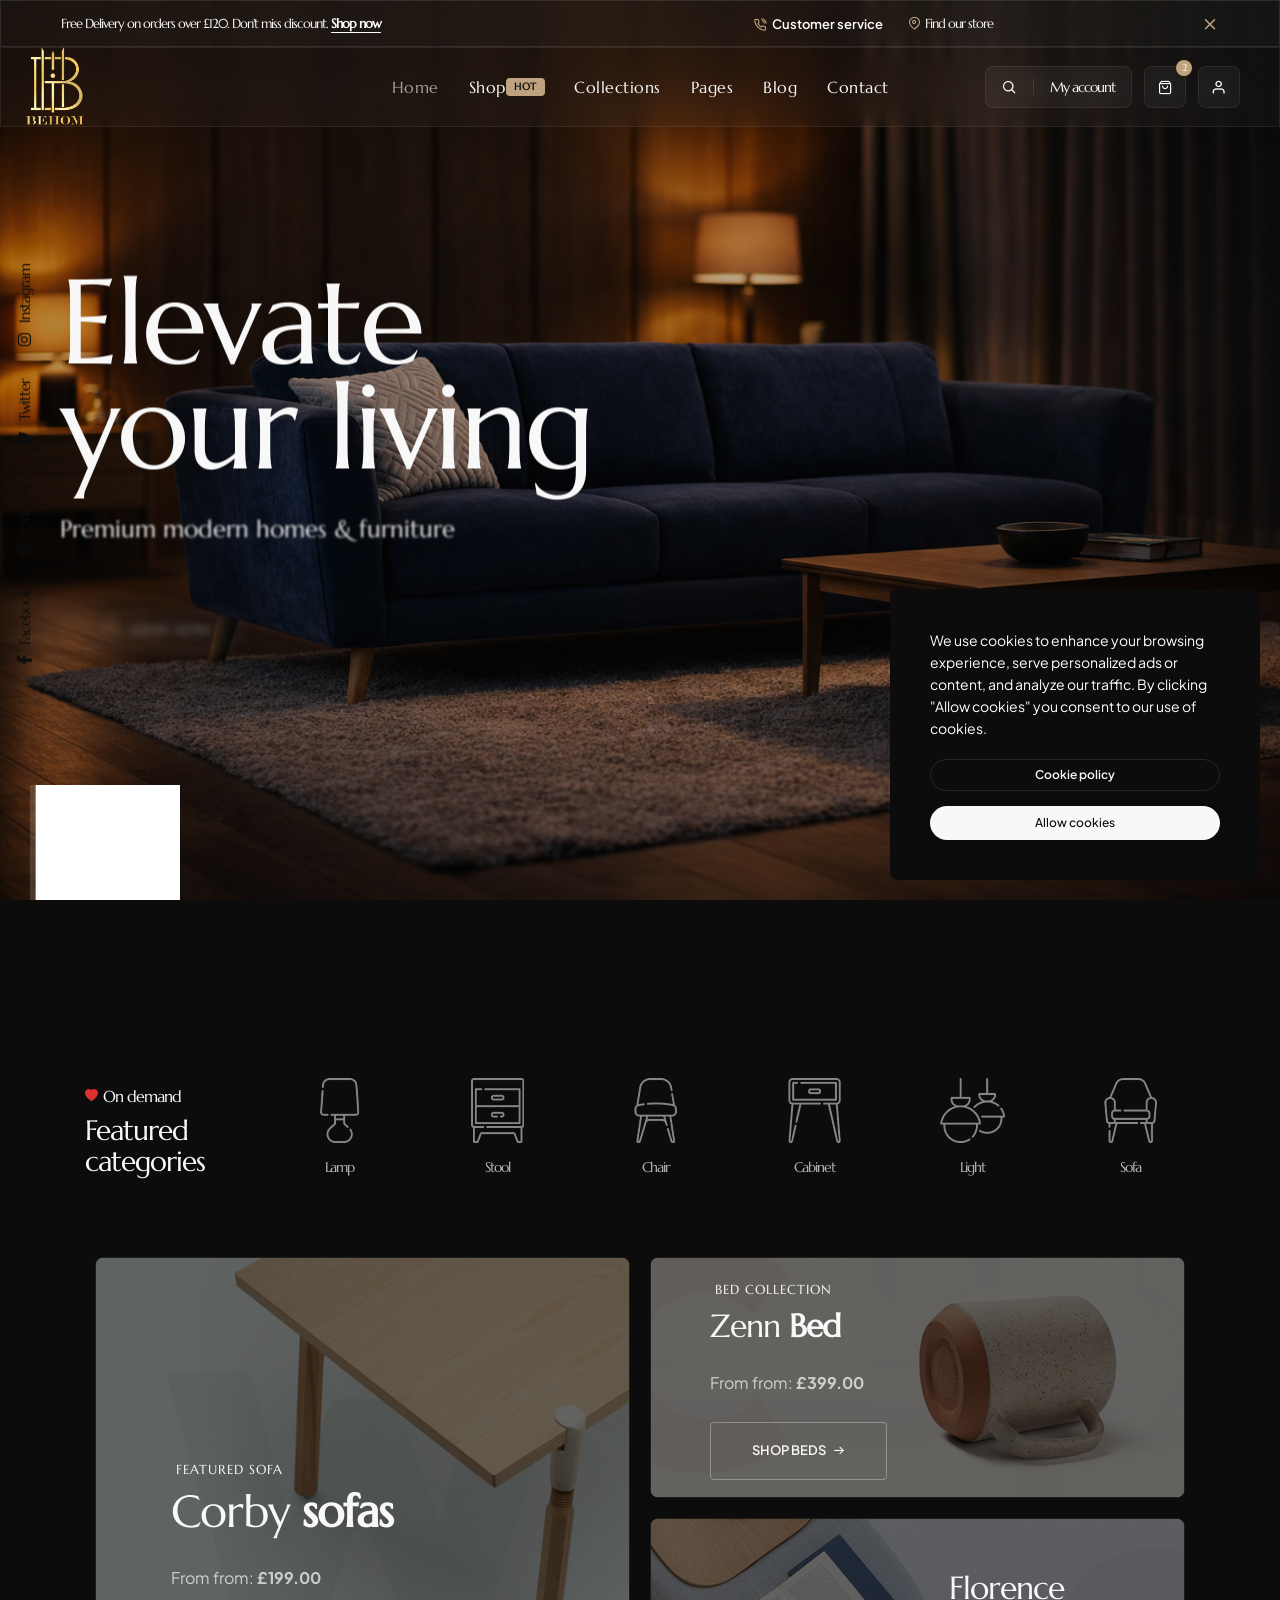
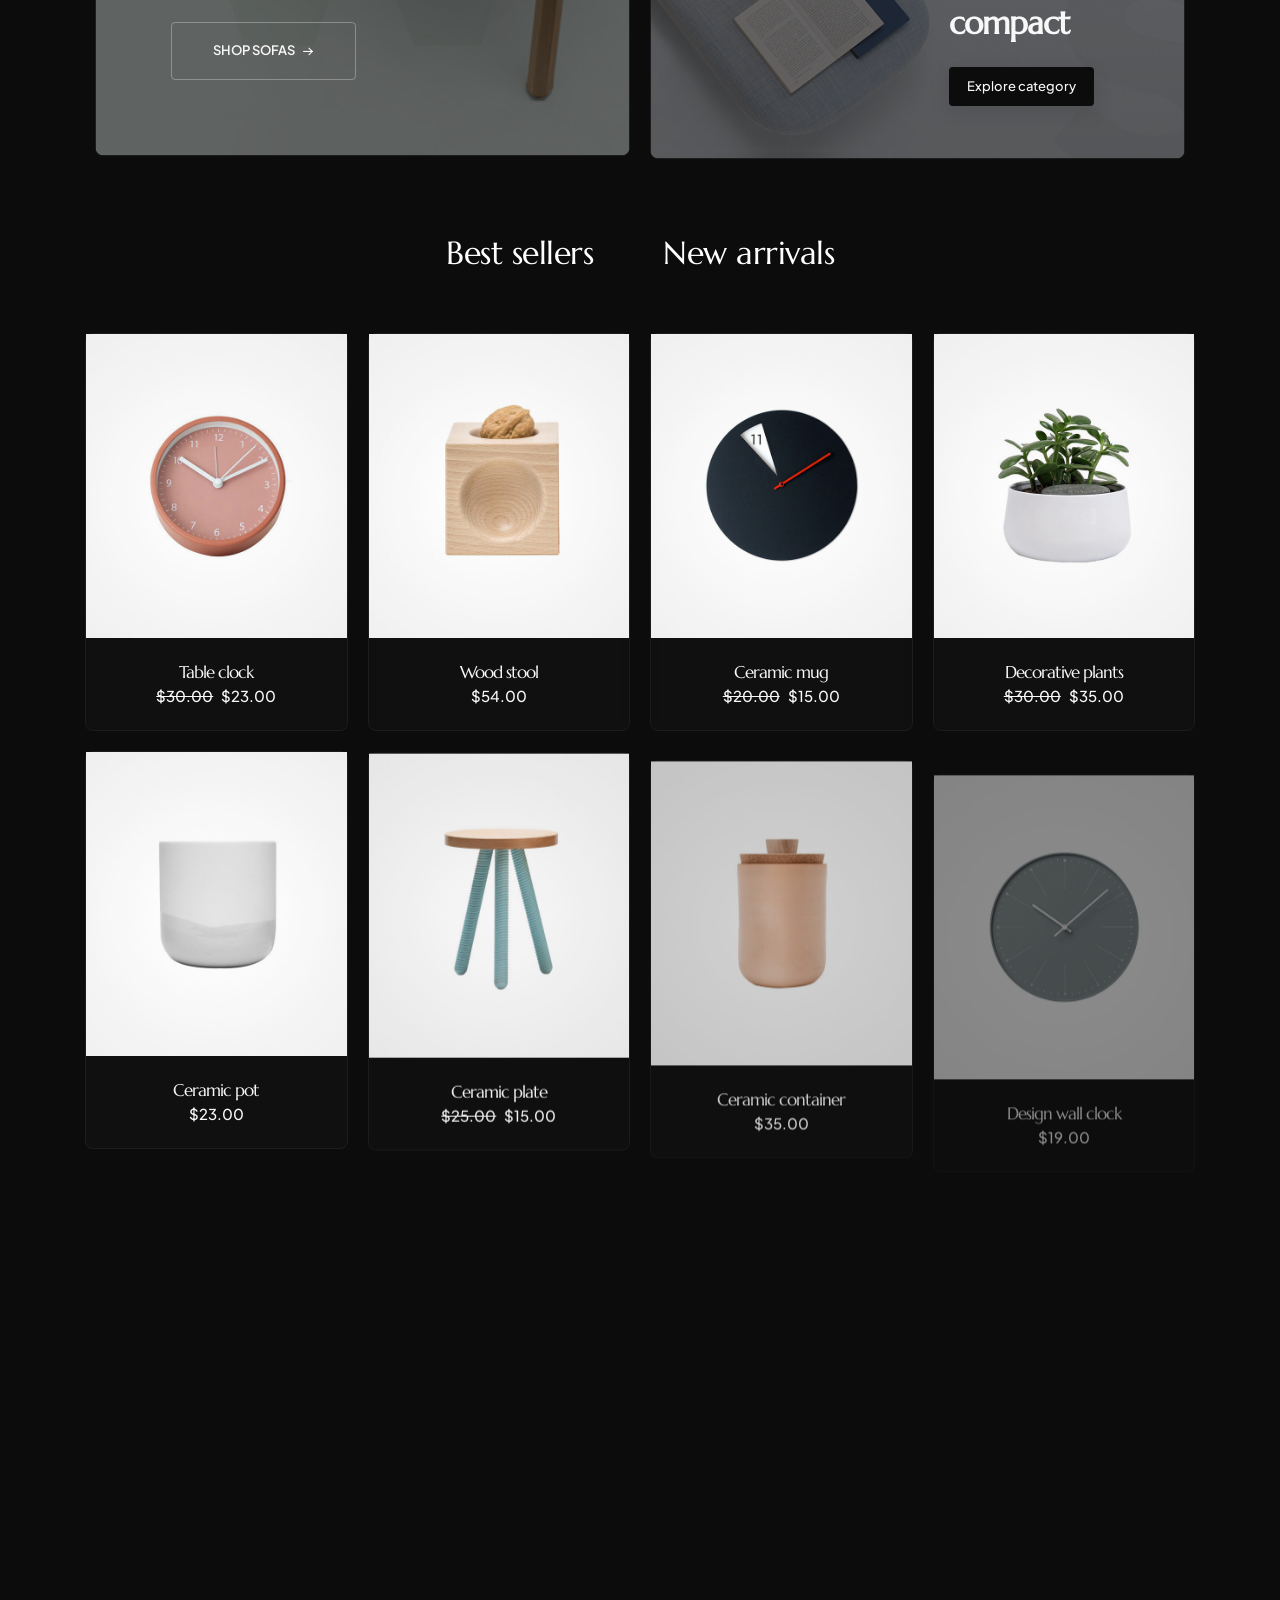
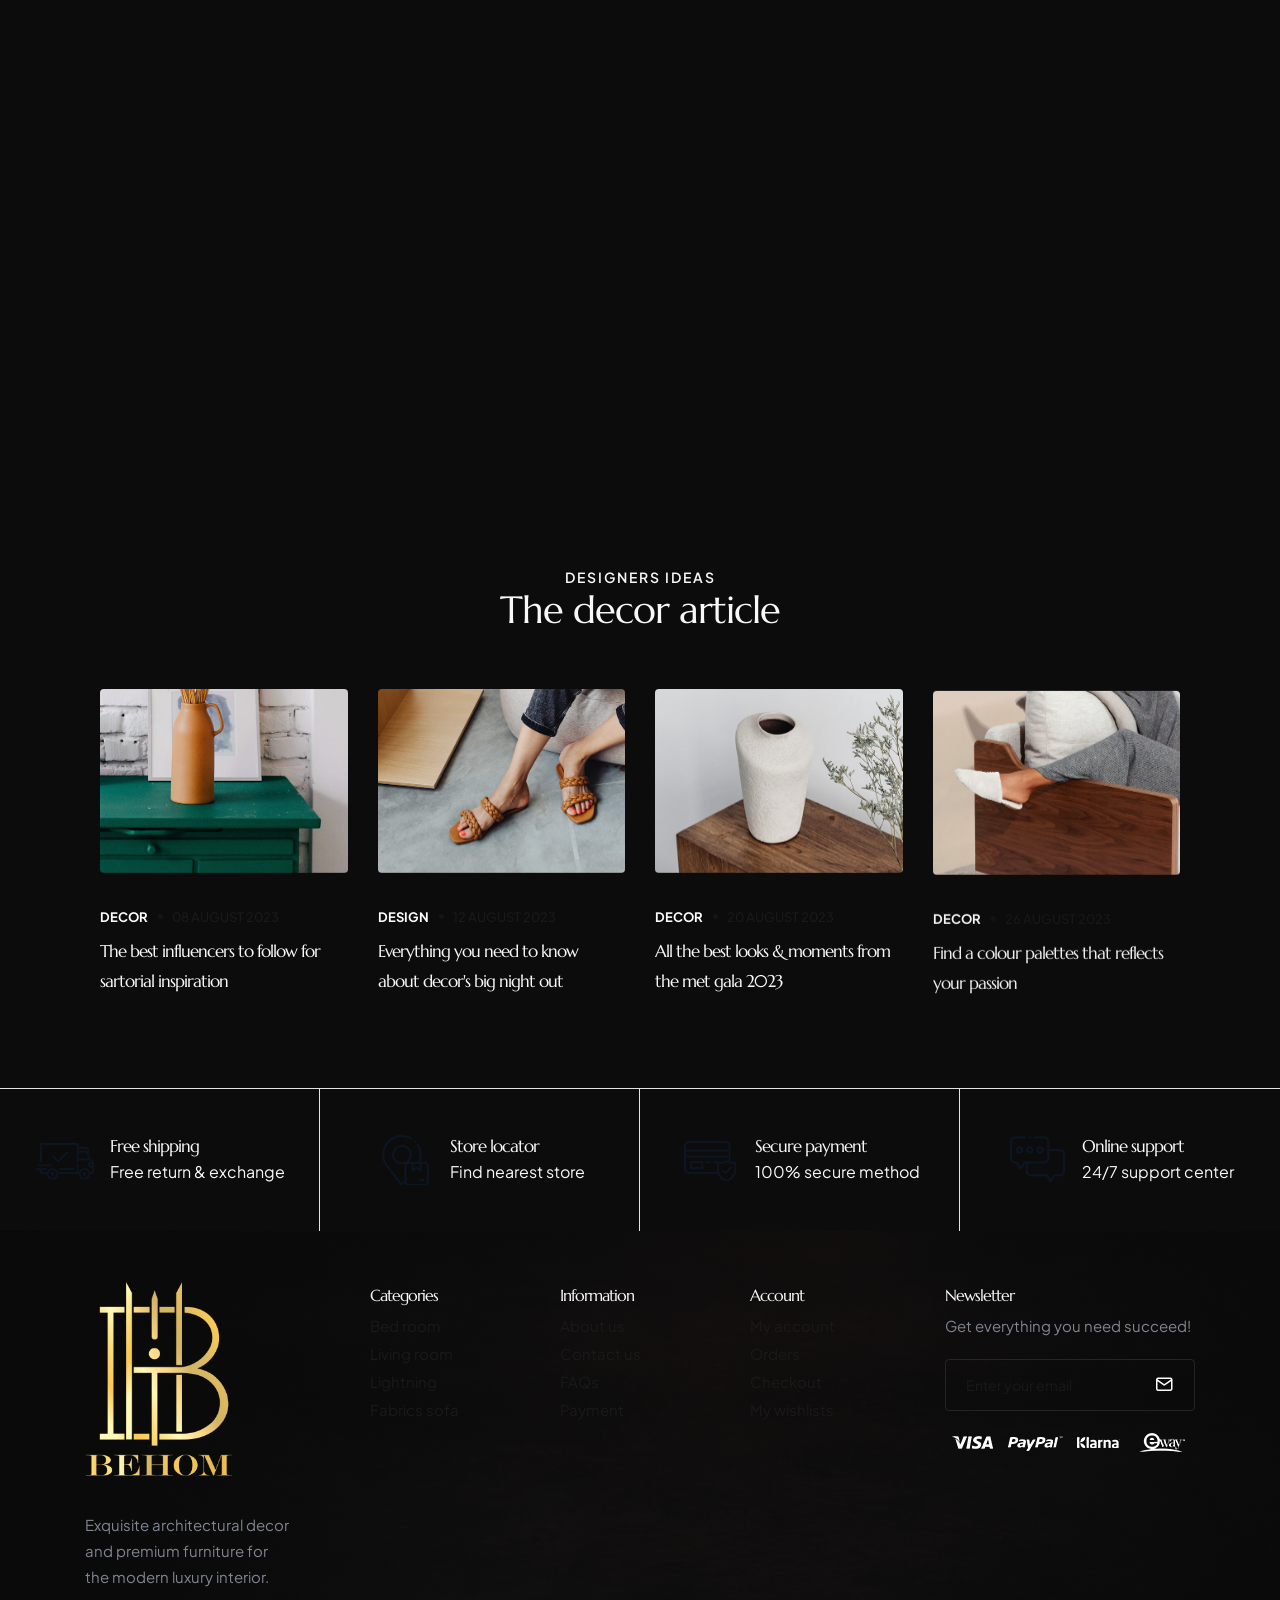
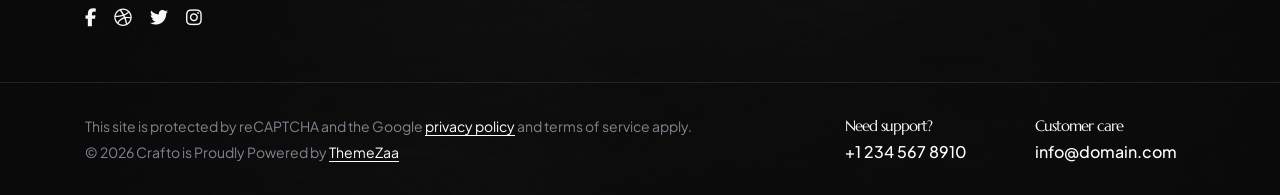
==== index.html @ aec54c41 "changed" ====
﻿<!doctype html>
<html class="no-js" lang="en">

<head>
    <title>Behome - Premium Architectural Decor & Luxury Furniture</title>
    <meta charset="utf-8">
    <meta http-equiv="X-UA-Compatible" content="IE=edge" />
    <meta name="author" content="ThemeZaa">
    <meta name="viewport" content="width=device-width,initial-scale=1.0" />
    <meta name="description"
        content="Behome - Premium E-commerce experience for architectural decor, luxury furniture, and high-end interior design. Elevate your living space with our curated collections.">
    <!-- favicon icon -->
    <link rel="shortcut icon" href="images/favicon.png">
    <link rel="apple-touch-icon" href="images/apple-touch-icon-57x57.png">
    <link rel="apple-touch-icon" sizes="72x72" href="images/apple-touch-icon-72x72.png">
    <link rel="apple-touch-icon" sizes="114x114" href="images/apple-touch-icon-114x114.png">
    <!-- google fonts preconnect -->
    <link rel="preconnect" href="https://fonts.googleapis.com" crossorigin>
    <link rel="preconnect" href="https://fonts.gstatic.com" crossorigin>
    <!-- slider revolution CSS files -->
    <link rel="stylesheet" type="text/css" href="revolution/css/settings.css">
    <link rel="stylesheet" type="text/css" href="revolution/css/layers.css">
    <link rel="stylesheet" type="text/css" href="revolution/css/navigation.css">
    <!-- style sheets and font icons  -->
    <link rel="stylesheet" href="css/vendors.min.css" />
    <link rel="stylesheet" href="css/icon.min.css" />
    <link rel="stylesheet" href="css/style.min.css" />
    <link rel="stylesheet" href="css/responsive.min.css" />
    <link rel="stylesheet" href="demos/decor-store/decor-store.css?v=3" />
</head>

<body data-mobile-nav-style="classic" class="bg-dark-gray">


    <!-- start header -->
    <header class="header-with-topbar">
        <!-- start header top bar -->
        <div
            class="header-top-bar glass-effect top-bar-dark border-bottom border-color-transparent-white-light px-lg-0">
            <div class="container-fluid">
                <div class="row h-45px align-items-center m-0">
                    <div class="col-lg-7 col-md-8 text-center text-md-start">
                        <div class="fs-13 text-white alt-font fw-600">Free Delivery on orders over £120. Don't miss
                            discount. <a href="demo-decor-store-shop.html"
                                class="text-white fw-700 text-decoration-line-bottom">Shop now</a></div>
                    </div>
                    <div class="col-lg-5 col-md-4 text-end d-flex justify-content-end align-items-center">
                        <div class="d-none d-md-flex align-items-center">
                            <a href="demo-decor-store-contact.html"
                                class="widget fs-13 text-white fw-600 me-25px text-white"><i
                                    class="feather icon-feather-phone-call"></i>Customer service</a>
                            <a href="demo-decor-store-contact.html"
                                class="widget fs-13 text-white alt-font fw-600 me-25px d-none d-lg-inline-block"><i
                                    class="feather icon-feather-map-pin"></i>Find our store</a>
                        </div>
                        <a href="javascript:void(0)" class="text-white fs-18 ms-auto"><i
                                class="feather icon-feather-x"></i></a>
                    </div>
                </div>
            </div>
        </div>
        <!-- end header top bar -->
        <!-- start navigation -->
        <nav class="navbar navbar-expand-lg header-light bg-transparent disable-fixed px-lg-0 py-lg-0">
            <div class="container-fluid glass-effect px-4 d-flex align-items-center"
                style="height: 80px; background: rgba(255,255,255,0.03); border-bottom: 1px solid rgba(255,255,255,0.08); backdrop-filter: blur(15px);">
                <div class="row w-100 align-items-center m-0">
                    <div class="col-xl-3 col-lg-2 d-flex align-items-center">
                        <a class="navbar-brand me-0" href="index.html" style="margin-left: -15px !important;">
                            <img src="images/new/logo/Behome%20Final%20.png" alt="Behome Logo"
                                style="max-height: 80px; width: auto; object-fit: contain; margin-top: 15px; margin-bottom: 15px;">
                        </a>
                    </div>
                    <div class="col-xl-6 col-lg-8 menu-order position-static">
                        <button class="navbar-toggler float-start" type="button" data-bs-toggle="collapse"
                            data-bs-target="#navbarNav" aria-controls="navbarNav" aria-label="Toggle navigation">
                            <span class="navbar-toggler-line"></span>
                            <span class="navbar-toggler-line"></span>
                            <span class="navbar-toggler-line"></span>
                            <span class="navbar-toggler-line"></span>
                        </button>
                        <div class="collapse navbar-collapse justify-content-center" id="navbarNav">
                            <ul class="navbar-nav alt-font">
                                <li class="nav-item"><a href="index.html" class="nav-link text-white-hover">Home</a>
                                </li>
                                <li class="nav-item dropdown submenu">
                                    <a href="demo-decor-store-shop.html" class="nav-link text-white-hover">Shop <span
                                            class="badge bg-base-color text-dark-gray fw-700 py-1 px-2 rounded-1 ms-1"
                                            style="font-size: 10px; vertical-align: middle;">HOT</span></a>
                                    <i class="fa-solid fa-angle-down dropdown-toggle" id="navbarDropdownMenuLink1"
                                        role="button" data-bs-toggle="dropdown" aria-expanded="false"></i>
                                    <div class="dropdown-menu submenu-content"
                                        aria-labelledby="navbarDropdownMenuLink1">
                                        <div class="d-lg-flex mega-menu m-auto flex-column">
                                            <div class="row row-cols-1 row-cols-lg-5 mb-60px md-mb-30px sm-mb-20px">
                                                <div class="col">
                                                    <ul>
                                                        <li class="sub-title">Furniture</li>
                                                        <li><a href="index.html#">Modern chair</a></li>
                                                        <li><a href="index.html#">Luxurious sofa</a></li>
                                                        <li><a href="index.html#">Sitting tables</a></li>
                                                        <li><a href="index.html#">Century cabinet</a></li>
                                                        <li><a href="index.html#">Wooden stool</a></li>
                                                        <li><a href="index.html#">Dining tabl</a></li>
                                                    </ul>
                                                </div>
                                                <div class="col">
                                                    <ul>
                                                        <li class="sub-title">Lighting</li>
                                                        <li><a href="index.html#">Table lamps</a></li>
                                                        <li><a href="index.html#">Wall lights</a></li>
                                                        <li><a href="index.html#">Ceiling lights</a></li>
                                                        <li><a href="index.html#">Chandeliers</a></li>
                                                        <li><a href="index.html#">Smart lights</a></li>
                                                        <li><a href="index.html#">Outdoor lights</a></li>
                                                    </ul>
                                                </div>
                                                <div class="col">
                                                    <ul>
                                                        <li class="sub-title">Decor</li>
                                                        <li><a href="index.html#">Home decor</a></li>
                                                        <li><a href="index.html#">Kitchen decor</a></li>
                                                        <li><a href="index.html#">Office decor</a></li>
                                                        <li><a href="index.html#">Wooden mirrors</a></li>
                                                        <li><a href="index.html#">Designer clocks</a></li>
                                                        <li><a href="index.html#">Spiritual</a></li>
                                                    </ul>
                                                </div>
                                                <div class="col">
                                                    <ul>
                                                        <li class="sub-title">Cabinetry</li>
                                                        <li><a href="index.html#">Wardrobes</a></li>
                                                        <li><a href="index.html#">Shoe racks</a></li>
                                                        <li><a href="index.html#">Movable</a></li>
                                                        <li><a href="index.html#">Folding storage</a></li>
                                                        <li><a href="index.html#">Wooden units</a></li>
                                                        <li><a href="index.html#">Kids storage</a></li>
                                                    </ul>
                                                </div>
                                                <div class="col">
                                                    <ul>
                                                        <li class="sub-title">Commercial</li>
                                                        <li><a href="index.html#">Hotel furniture</a></li>
                                                        <li><a href="index.html#">Bar furniture</a></li>
                                                        <li><a href="index.html#">School furniture</a></li>
                                                        <li><a href="index.html#">Public furniture</a></li>
                                                        <li><a href="index.html#">Office furniture</a></li>
                                                        <li><a href="index.html#">Lab furniture</a></li>
                                                    </ul>
                                                </div>
                                            </div>
                                            <div class="row row-cols-1 row-cols-md-2">
                                                <div class="col">
                                                    <a href="demo-decor-store-shop.html"><img class="w-100"
                                                            src="images/demo-decor-store-menu-banner-01.jpg" alt=""></a>
                                                </div>
                                                <div class="col">
                                                    <a href="demo-decor-store-shop.html"><img class="w-100"
                                                            src="images/demo-decor-store-menu-banner-02.jpg" alt=""></a>
                                                </div>
                                            </div>
                                        </div>
                                    </div>
                                </li>
                                <li class="nav-item dropdown submenu">
                                    <a href="demo-decor-store-collections.html"
                                        class="nav-link text-white-hover">Collections</a>
                                    <i class="fa-solid fa-angle-down dropdown-toggle" id="navbarDropdownMenuLink2"
                                        role="button" data-bs-toggle="dropdown" aria-expanded="false"></i>
                                    <div class="dropdown-menu submenu-content"
                                        aria-labelledby="navbarDropdownMenuLink2">
                                        <div class="d-lg-flex mega-menu m-auto flex-column">
                                            <div
                                                class="row row-cols-2 row-cols-lg-6 row-cols-sm-3 md-pt-15px align-items-center justify-content-center mb-60px md-mb-30px sm-mb-0">
                                                <div class="col md-mb-30px">
                                                    <a href="demo-decor-store-collections.html" class="text-center">
                                                        <img src="images/demo-decor-store-menu-category-01.jpg" alt="">
                                                    </a>
                                                    <a href="demo-decor-store-collections.html"
                                                        class="btn btn-hover-animation text-uppercase-inherit fw-600 ls-0px justify-content-center">
                                                        <span>
                                                            <span class="btn-text text-white fs-16">Designer
                                                                stool</span>
                                                            <span class="btn-icon"><i
                                                                    class="fa-solid fa-arrow-right m-0"></i></span>
                                                        </span>
                                                    </a>
                                                </div>
                                                <div class="col md-mb-30px">
                                                    <a href="demo-decor-store-collections.html" class="text-center">
                                                        <img src="images/demo-decor-store-menu-category-02.jpg" alt="">
                                                    </a>
                                                    <a href="demo-decor-store-collections.html"
                                                        class="btn btn-hover-animation text-uppercase-inherit fw-600 ls-0px justify-content-center">
                                                        <span>
                                                            <span class="btn-text text-white fs-16">Modern chair</span>
                                                            <span class="btn-icon"><i
                                                                    class="fa-solid fa-arrow-right m-0"></i></span>
                                                        </span>
                                                    </a>
                                                </div>
                                                <div class="col md-mb-30px">
                                                    <a href="demo-decor-store-collections.html" class="text-center">
                                                        <img src="images/demo-decor-store-menu-category-03.jpg" alt="">
                                                    </a>
                                                    <a href="demo-decor-store-collections.html"
                                                        class="btn btn-hover-animation text-uppercase-inherit fw-600 ls-0px justify-content-center">
                                                        <span>
                                                            <span class="btn-text text-white fs-16">Table lamp</span>
                                                            <span class="btn-icon"><i
                                                                    class="fa-solid fa-arrow-right m-0"></i></span>
                                                        </span>
                                                    </a>
                                                </div>
                                                <div class="col md-mb-30px">
                                                    <a href="demo-decor-store-collections.html" class="text-center">
                                                        <img src="images/demo-decor-store-menu-category-04.jpg" alt="">
                                                    </a>
                                                    <a href="demo-decor-store-collections.html"
                                                        class="btn btn-hover-animation text-uppercase-inherit fw-600 ls-0px justify-content-center">
                                                        <span>
                                                            <span class="btn-text text-white fs-16">Home decor</span>
                                                            <span class="btn-icon"><i
                                                                    class="fa-solid fa-arrow-right m-0"></i></span>
                                                        </span>
                                                    </a>
                                                </div>
                                                <div class="col md-mb-30px">
                                                    <a href="demo-decor-store-collections.html" class="text-center">
                                                        <img src="images/demo-decor-store-menu-category-05.jpg" alt="">
                                                    </a>
                                                    <a href="demo-decor-store-collections.html"
                                                        class="btn btn-hover-animation text-uppercase-inherit fw-600 ls-0px justify-content-center">
                                                        <span>
                                                            <span class="btn-text text-white fs-16">Ceramic pots</span>
                                                            <span class="btn-icon"><i
                                                                    class="fa-solid fa-arrow-right m-0"></i></span>
                                                        </span>
                                                    </a>
                                                </div>
                                                <div class="col md-mb-30px">
                                                    <a href="demo-decor-store-collections.html" class="text-center">
                                                        <img src="images/demo-decor-store-menu-category-06.jpg" alt="">
                                                    </a>
                                                    <a href="demo-decor-store-collections.html"
                                                        class="btn btn-hover-animation text-uppercase-inherit fw-600 ls-0px justify-content-center">
                                                        <span>
                                                            <span class="btn-text text-white fs-16">Wooden table</span>
                                                            <span class="btn-icon"><i
                                                                    class="fa-solid fa-arrow-right m-0"></i></span>
                                                        </span>
                                                    </a>
                                                </div>
                                            </div>
                                            <div class="row row-cols-1 row-cols-md-2">
                                                <div class="col">
                                                    <a href="demo-decor-store-collections.html"><img
                                                            src="images/demo-decor-store-menu-banner-03.jpg" alt=""></a>
                                                </div>
                                                <div class="col">
                                                    <a href="demo-decor-store-collections.html"><img
                                                            src="images/demo-decor-store-menu-banner-04.jpg" alt=""></a>
                                                </div>
                                            </div>
                                        </div>
                                    </div>
                                </li>
                                <li class="nav-item dropdown simple-dropdown">
                                    <a href="javascript:void(0);" class="nav-link text-white-hover">Pages</a>
                                    <i class="fa-solid fa-angle-down dropdown-toggle" id="navbarDropdownMenuLink3"
                                        role="button" data-bs-toggle="dropdown" aria-expanded="false"></i>
                                    <ul class="dropdown-menu" aria-labelledby="navbarDropdownMenuLink3">
                                        <li><a href="demo-decor-store-about.html">About</a></li>
                                        <li><a href="demo-decor-store-faq.html">FAQs</a></li>
                                        <li><a href="demo-decor-store-wishlist.html">Wishlist</a></li>
                                        <li><a href="demo-decor-store-account.html">Account</a></li>
                                        <li><a href="demo-decor-store-cart.html">Cart</a></li>
                                        <li><a href="demo-decor-store-checkout.html">Checkout</a></li>
                                    </ul>
                                </li>
                                <li class="nav-item"><a href="demo-decor-store-blog.html"
                                        class="nav-link text-white-hover">Blog</a></li>
                                <li class="nav-item"><a href="demo-decor-store-contact.html"
                                        class="nav-link text-white-hover">Contact</a>
                                </li>
                            </ul>
                        </div>
                    </div>
                    <div class="col-xl-3 col-lg-2 ms-auto d-flex justify-content-end align-items-center">
                        <div class="d-flex align-items-center" style="gap: 12px;">
                            <!-- Search and Account List -->
                            <div class="position-relative d-flex align-items-center glass-effect px-3"
                                style="background: rgba(255,255,255,0.03); border: 1px solid rgba(255,255,255,0.08); border-radius: 8px; height: 42px;">
                                <a href="javascript:void(0)"
                                    class="search-form-icon header-search-form text-white fs-15"><i
                                        class="feather icon-feather-search"></i></a>
                                <div class="border-start border-color-transparent-white-light mx-3"
                                    style="height: 16px;"></div>
                                <a href="demo-decor-store-account.html"
                                    class="text-white alt-font fw-400 fs-14 text-nowrap">My
                                    account</a>
                            </div>

                            <!-- Cart Button -->
                            <div class="position-relative">
                                <a href="demo-decor-store-cart.html"
                                    class="glass-effect d-flex align-items-center justify-content-center"
                                    style="width: 42px; height: 42px; background: rgba(255,255,255,0.03); border: 1px solid rgba(255,255,255,0.08); border-radius: 8px;">
                                    <i class="feather icon-feather-shopping-bag text-white fs-15"></i>
                                </a>
                                <span
                                    class="cart-count alt-font bg-base-color text-dark-gray d-flex align-items-center justify-content-center rounded-circle position-absolute"
                                    style="width: 16px; height: 16px; font-size: 10px; top: -6px; right: -6px; font-weight: 700;">2</span>
                            </div>

                            <!-- User Profile Icon Box -->
                            <div class="glass-effect d-flex align-items-center justify-content-center"
                                style="width: 42px; height: 42px; background: rgba(255,255,255,0.03); border: 1px solid rgba(255,255,255,0.08); border-radius: 8px;">
                                <a href="demo-decor-store-account.html"
                                    class="d-flex align-items-center justify-content-center w-100 h-100">
                                    <i class="feather icon-feather-user text-white fs-16"></i>
                                </a>
                            </div>
                        </div>
                    </div>
                </div>
            </div>
        </nav>
    </header>
    <!-- end header -->
    <!-- start section -->
    <section class="p-0">
        <article class="content">
            <div id="decor-store-slider_wrapper" class="rev_slider_wrapper fullscreen-container">
                <!-- the ID here will be used in the JavaScript below to initialize the slider -->
                <div id="decor-store-slider" class="rev_slider fullscreenbanner" data-version="5.4.5">
                    <!-- begin slides list -->
                    <ul>
                        <li data-index="rs-73" data-transition="fade" data-slotamount="default" data-hideafterloop="0"
                            data-hideslideonmobile="off" data-easein="default" data-easeout="default"
                            data-masterspeed="300" data-rotate="0" data-saveperformance="off" data-title="Slide"
                            data-param1="01" data-description="">
                            <img src="images/new/hero2.png" alt="" data-bgposition="center center" data-bgfit="cover"
                                data-bgrepeat="no-repeat" class="rev-slidebg" data-no-retina>
                            <div class="position-absolute top-0 left-0 w-100 h-100 bg-dark-gray opacity-3"
                                style="z-index:1;">
                            </div>
                            <!-- start row zone -->
                            <div id="rrzm_638" class="rev_row_zone rev_row_zone_middle" style="z-index: 8;">
                                <!-- start row layer -->
                                <div class="tp-caption" id="slide-1-layer-05" data-x="['left','left','left','left']"
                                    data-hoffset="['0','0','0','0']" data-y="['middle','middle','middle','middle']"
                                    data-voffset="['0','0','0','0']" data-width="auto" data-height="auto"
                                    data-whitespace="nowrap" data-basealign="grid" data-type="row" data-columnbreak="2"
                                    data-responsive_offset="on" data-responsive="off"
                                    data-frames='[{"delay":0,"speed":300,"frame":"0","from":"opacity:0;","to":"o:1;","ease":"power3.inOut"},{"delay":"wait","speed":300,"frame":"999","to":"auto:auto;","ease":"power3.inOut"}]'
                                    data-margintop="[0,0,0,0]" data-marginright="[0,0,0,0]"
                                    data-marginbottom="[0,0,0,0]" data-marginleft="[30,30,0,0]"
                                    data-textAlign="['inherit','inherit','inherit','inherit']"
                                    data-paddingtop="[0,0,0,0]" data-paddingright="[0,0,0,0]"
                                    data-paddingbottom="[0,0,0,0]" data-paddingleft="[0,0,0,0]"
                                    style="z-index: 8; white-space: nowrap; font-size: 20px; line-height: 22px; font-weight: 400; color: #ffffff; letter-spacing: 0px;">
                                    <!-- start column layer -->
                                    <div class="tp-caption left-column" id="slide-1-layer-06"
                                        data-x="['left','left','left','left']" data-hoffset="['0','0','0','0']"
                                        data-y="['middle','middle','top','middle']" data-voffset="['0','0','0','0']"
                                        data-width="auto" data-height="auto" data-whitespace="nowrap"
                                        data-basealign="grid" data-type="column" data-responsive_offset="on"
                                        data-responsive="off"
                                        data-frames='[{"delay":0,"speed":300,"frame":"0","from":"opacity:0;","to":"o:1;","ease":"power3.inOut"},{"delay":"wait","speed":300,"frame":"999","to":"auto:auto;","ease":"power3.inOut"}]'
                                        data-columnwidth="50%" data-verticalalign="top" data-margintop="[0,0,0,0]"
                                        data-marginright="[0,0,0,0]" data-marginbottom="[0,0,0,0]"
                                        data-marginleft="[0,0,0,0]" data-textAlign="['left','left','center','center']"
                                        data-paddingtop="[0,0,0,0]" data-paddingright="[0,0,0,0]"
                                        data-paddingbottom="[0,0,200,0]" data-paddingleft="[0,0,0,0]"
                                        style="z-index: 9; width: 100%;">
                                        <!-- start title layer -->
                                        <div class="tp-caption alt-font" id="slide-1-layer-07"
                                            data-x="['left','left','left','left']" data-hoffset="['70','50','0','0']"
                                            data-y="['middle','middle','middle','middle']"
                                            data-voffset="['-100','-100','-80','-70']"
                                            data-fontsize="['120','100','100','90']"
                                            data-lineheight="['105','90','90','90']"
                                            data-fontweight="['700','700','700','800']"
                                            data-letterspacing="['-3','-2','-2','-2']"
                                            data-color="['#ffffff','#ffffff','#ffffff','#ffffff']" data-width="auto"
                                            data-height="auto" data-whitespace="normal" data-basealign="grid"
                                            data-type="text" data-responsive_offset="off" data-responsive="on"
                                            data-frames='[{"delay":"1200","speed":1000,"frame":"0","from":"y:50px;opacity:0;fb:10px;","to":"o:1;fb:0;","ease":"Power3.easeInOut"},{"delay":"wait","speed":600,"frame":"999","to":"auto:auto;fb:0;","ease":"Power3.easeInOut"}]'
                                            data-margintop="[0,0,0,0]" data-marginright="[0,0,0,0]"
                                            data-marginbottom="[0,0,0,0]" data-marginleft="[0,0,0,0]"
                                            data-textAlign="['left','left','center','center']"
                                            data-paddingtop="[0,0,0,0]" data-paddingright="[0,0,200,0]"
                                            data-paddingbottom="[0,0,0,0]" data-paddingleft="[0,0,200,0]"
                                            style="font-family: var(--primary-font);">
                                            Elevate your living
                                        </div>
                                        <!-- end title  layer -->
                                        <!-- start subtitle layer -->
                                        <div class="tp-caption alt-font" id="slide-1-layer-08"
                                            data-x="['left','left','left','left']" data-hoffset="['70','50','0','0']"
                                            data-y="['middle','middle','middle','middle']"
                                            data-voffset="['0','0','0','0']" data-fontsize="['24','22','20','22']"
                                            data-lineheight="['34','50','36','35']"
                                            data-fontweight="['400','400','400','400']" data-width="auto"
                                            data-height="auto" data-whitespace="normal" data-basealign="grid"
                                            data-type="text" data-responsive_offset="off" data-responsive="on"
                                            data-frames='[{"delay":"1500","speed":1000,"frame":"0","from":"y:50px;opacity:0;fb:10px;","to":"o:1;fb:0;","ease":"Power3.easeInOut"},{"delay":"wait","speed":600,"frame":"999","to":"auto:auto;fb:0;","ease":"Power3.easeInOut"}]'
                                            data-margintop="[30,20,20,20]" data-marginright="[0,0,0,0]"
                                            data-marginbottom="[0,0,0,0]" data-marginleft="[0,0,0,0]"
                                            data-textAlign="['left','left','center','center']"
                                            data-paddingtop="[0,0,0,0]" data-paddingright="[0,0,0,0]"
                                            data-paddingbottom="[0,0,0,0]" data-paddingleft="[0,0,0,0]"
                                            style="color: var(--white); font-family: var(--primary-font); opacity: 0.8; letter-spacing: 0.5px;">
                                            Premium modern homes & furniture
                                        </div>
                                        <!-- end subtitle layer -->
                                        <!-- start button layer -->
                                        <a href="demo-decor-store-shop.html"
                                            class="tp-caption alt-font text-uppercase btn btn-glass btn-large btn-switch-text btn-round-edge d-inline-block shop-button btn-rounded"
                                            id="slide-1-layer-09" data-x="['left','left','left','left']"
                                            data-hoffset="['70','50','0','0']"
                                            data-y="['middle','middle','middle','middle']"
                                            data-voffset="['120','110','100','90']"
                                            data-fontsize="['14','13','14','14']"
                                            data-lineheight="['20','20','20','20']"
                                            data-fontweight="['600','600','600','600']"
                                            data-color="['#ffffff','#ffffff','#ffffff','#ffffff']" data-width="auto"
                                            data-height="auto" data-basealign="grid" data-type="text"
                                            data-responsive_offset="off" data-responsive="off"
                                            data-frames='[{"delay":"1700","speed":1000,"frame":"0","from":"y:50px;opacity:0;fb:10px;","to":"o:1;fb:0;","ease":"Power3.easeInOut"},{"delay":"wait","speed":600,"frame":"999","to":"auto:auto;fb:0;","ease":"Power3.easeInOut"}]'
                                            data-margintop="[40,30,30,25]" data-marginright="[0,0,0,0]"
                                            data-marginbottom="[0,0,0,0]" data-marginleft="[0,0,0,0]"
                                            data-textAlign="['left','left','center','center']"
                                            data-whitespace="['nowrap','normal','nowrap','normal']"
                                            data-paddingtop="[12,12,12,12]" data-paddingright="[35,35,35,35]"
                                            data-paddingbottom="[12,12,12,12]" data-paddingleft="[35,35,35,35]"
                                            style="color: #ffffff; background: rgba(191,163,126,0.15); border: 1px solid rgba(191,163,126,0.3); border-radius: 50px; backdrop-filter: blur(10px);">
                                            <i class="bi bi-handbag pe-10px icon-small"
                                                style="color: var(--base-color);"></i>SHOP NOW
                                        </a>
                                        <!-- end button layer -->
                                    </div>
                                    <!-- end column layer -->
                                    <!-- start column layer -->
                                    <div class="tp-caption right-column" id="slide-1-layer-10"
                                        data-x="['left','left','left','left']" data-hoffset="['0','0','0','0']"
                                        data-y="['middle','middle','middle','middle']" data-voffset="['0','0','0','0']"
                                        data-width="none" data-height="none" data-whitespace="nowrap"
                                        data-basealign="grid" data-type="column" data-responsive_offset="on"
                                        data-responsive="off"
                                        data-frames='[{"delay":"+0","speed":300,"frame":"0","from":"opacity:0;","to":"o:1;","ease":"Power3.easeInOut"},{"delay":"wait","speed":300,"frame":"999","to":"opacity:0;","ease":"Power3.easeInOut"}]'
                                        data-columnwidth="50%" data-verticalalign="top" data-margintop="[0,0,0,0]"
                                        data-marginright="[0,0,0,0]" data-marginbottom="[0,0,0,0]"
                                        data-marginleft="[0,0,0,0]" data-textAlign="['left','left','center','center']"
                                        data-paddingtop="[0,0,50,100]" data-paddingright="[0,0,0,0]"
                                        data-paddingbottom="[0,0,50,100]" data-paddingleft="[0,0,0,0]"
                                        style="z-index: 9; width: 100%;">
                                    </div>
                                    <!-- end column layer -->
                                </div>
                                <!-- end row layer -->
                            </div>
                            <!-- end row zone -->
                            <!-- start sub text layer -->
                            <div class="tp-caption alt-font d-flex align-items-center" id="slide-1-layer-11"
                                data-x="['right','right','left','left']" data-hoffset="['0','0','0','0']"
                                data-y="['bottom','bottom','middle','middle']" data-voffset="['0','0','0','0']"
                                data-fontsize="['14','14','36','30']" data-lineheight="['20','20','40','35']"
                                data-fontweight="['600','400','400','400']"
                                data-color="['#ffffff','#ffffff','#ffffff','#ffffff']"
                                data-width="['auto','210','400','400']" data-visibility="['on','on','off','off']"
                                data-height="auto" data-basealign="slide" data-type="text" data-responsive_offset="off"
                                data-responsive="off"
                                data-actions='[{"event":"mouseenter","action":"startlayer","layer":"slide-1-layer-12","delay":""},{"event":"mouseleave","action":"stoplayer","layer":"slide-1-layer-12","delay":""}]'
                                data-frames='[{"delay":2000,"speed":300,"frame":"0","from":"opacity:0;","to":"o:1;","ease":"power3.inOut"},{"delay":"wait","speed":300,"frame":"999","to":"auto:auto;","ease":"power3.inOut"}]'
                                data-margintop="[0,0,0,0]" data-marginright="[60,30,0,0]"
                                data-marginbottom="[40,30,0,0]" data-marginleft="[0,0,0,0]"
                                data-textAlign="['left','left','center','center']"
                                data-whitespace="['nowrap','normal','nowrap','normal']" data-paddingtop="[0,0,0,0]"
                                data-paddingright="[0,0,0,0]" data-paddingbottom="[0,0,0,0]"
                                data-paddingleft="[0,0,0,0]">
                                <span class="pe-20px">More information</span><a href="index.html#"
                                    class="d-flex justify-content-center align-items-center icon-box w-45px h-45px rounded-circle border border-color-transparent-dark-very-light border-2"><i
                                        class="bi bi-info icon-extra-medium text-white"></i></a>
                            </div>
                            <!-- end sub text layer -->
                            <!-- start tooltip layer -->
                            <div class="tp-caption tooltip-arrow" id="slide-1-layer-12"
                                data-x="['right','right','center','center']" data-hoffset="['0','12','0','0']"
                                data-y="['bottom','bottom','top','top']" data-voffset="['83','110','55','45']"
                                data-width="310" data-height="auto" data-whitespace="normal"
                                data-fontsize="['14','14','36','30']" data-lineheight="['26','26','40','35']"
                                data-fontweight="['300','300','400','400']" data-type="text" data-basealign="slide"
                                data-responsive_offset="on" data-responsive="off" data-margintop="[0,0,0,0]"
                                data-marginright="[40,0,0,0]" data-marginbottom="[20,0,0,0]" data-marginleft="[0,0,0,0]"
                                data-frames='[{"from":"opacity:0;","speed":100,"to":"o:1;","delay":"bytrigger","split":"chars","splitdelay":0.02,"ease":"Power2.easeInOut"},{"delay":"bytrigger","speed":300,"to":"auto:auto;","ease":"nothing"}]'
                                data-textAlign="['left','left','center','center']" data-paddingtop="[30,25,0,0]"
                                data-paddingright="[35,25,0,0]" data-paddingbottom="[30,25,0,0]"
                                data-paddingleft="[35,25,0,0]" data-lasttriggerstate="reset"
                                style="z-index: 36; background-color: rgba(22,32,44,0.85); color: rgba(255,255,255,0.8); border-radius: 6px;">
                                The three-seater works not just as the primary seating option, but also as an elegant
                                statement piece.</div>
                            <!-- end tooltip layer -->
                            <!-- start arrow group layer -->
                            <div class="navigation-arrow">
                                <!-- start next text layer -->
                                <div class="tp-caption rev-btn d-flex justify-content-center align-items-center text-white btn btn-large bg-dark-gray btn-slide-right pb-5px md-pb-0 text-uppercase"
                                    id="slide-1-layer-13" data-x="['left','left','center','center']"
                                    data-hoffset="['0','0','-50','-80']" data-y="['bottom','bottom','bottom','bottom']"
                                    data-voffset="['0','0','0','0']" data-visibility="['on','on','on','on']"
                                    data-width="['150','150','110','110']" data-height="['115','115','80','80']"
                                    data-whitespace="nowrap" data-fontsize="['18','18','16','15']"
                                    data-fontweight="['700','700','700','700']" data-letterspacing="['0','0','0','0']"
                                    data-lineheight="['0','60','0','0']" data-type="button"
                                    data-actions='[{"event":"click","action":"jumptoslide","slide":"next","delay":""}]'
                                    data-responsive_offset="off" data-responsive="off"
                                    data-frames='[{"delay":"2200","speed":1000,"sfxcolor":"#ffffff","sfx_effect":"blockfromright","frame":"0","ease":"Power3.easeInOut"},{"delay":"wait","speed":500,"sfxcolor":"#ffffff","sfx_effect":"blocktoleft","frame":"999","to":"z:0;","ease":"Power2.easeInOut"},{"frame":"hover","speed":"500","ease":"Power1.easeInOut","to":"o:1;rX:0;rY:0;rZ:0;z:0;","style":"c:rgb(255,255,255);bc:rgba(255,255,255,0);"}]'
                                    data-textAlign="['center','center','center','center']" data-basealign="grid"
                                    data-paddingtop="[8,0,0,0]" data-paddingright="[0,0,0,0]"
                                    data-paddingbottom="[0,0,0,0]" data-paddingleft="[0,0,0,0]"
                                    data-margintop="[0,0,0,0]" data-marginright="[0,0,0,0]"
                                    data-marginbottom="[0,0,0,0]" data-marginleft="[0,0,0,0]" style="border: none;">
                                    NEXT<span class="bg-dark-gray"></span>
                                </div>
                                <!-- end next text layer -->
                                <!-- start slider thumb layer -->
                                <div class="tp-caption rev-btn alt-font d-flex justify-content-start align-items-center text-white text-uppercase pb-5px next-btn"
                                    id="slide-1-layer-14" data-x="['left','left','center','center']"
                                    data-hoffset="['150','150','60','30']"
                                    data-y="['bottom','bottom','bottom','bottom']" data-voffset="['0','0','0','0']"
                                    data-visibility="['on','on','on','on']" data-width="['200','200','110','110']"
                                    data-height="['115','115','80','80']" data-whitespace="nowrap"
                                    data-fontsize="['18','18','22','15']" data-lineheight="['20','60','50','55']"
                                    data-fontweight="['700','700','700','700']" data-type="button"
                                    data-actions='[{"event":"click","action":"jumptoslide","slide":"next","delay":""}]'
                                    data-responsive_offset="off" data-responsive="off"
                                    data-frames='[{"delay":2600,"speed":1000,"sfxcolor":"#ffffff","sfx_effect":"blockfromright","frame":"0","from":"z:0;","to":"o:1;","ease":"Power4.easeInOut"},{"delay":"wait","speed":300,"frame":"999","to":"opacity:0;","ease":"Power3.easeInOut"}]'
                                    data-textAlign="['center','center','center','center']" data-basealign="grid"
                                    style="border: none; background-image: url(images/new/hero3.png);">
                                </div>
                                <!-- end slider thumb layer -->
                            </div>
                            <!-- end arrow group layer -->
                        </li>
                        <li data-index="rs-72" data-transition="fade" data-slotamount="default" data-hideafterloop="0"
                            data-hideslideonmobile="off" data-easein="default" data-easeout="default"
                            data-masterspeed="300" data-rotate="0" data-saveperformance="off" data-title="Slide"
                            data-param1="02" data-description="">
                            <img src="images/new/hero3.png" alt="" data-bgposition="center center" data-bgfit="cover"
                                data-bgrepeat="no-repeat" class="rev-slidebg" data-no-retina>
                            <div class="position-absolute top-0 left-0 w-100 h-100 bg-dark-gray opacity-3"
                                style="z-index:1;">
                            </div>
                            <!-- start row zone -->
                            <div id="rrzm_639" class="rev_row_zone rev_row_zone_middle" style="z-index: 8;">
                                <!-- start row layer -->
                                <div class="tp-caption" id="slide-2-layer-05" data-x="['left','left','left','left']"
                                    data-hoffset="['0','0','0','0']" data-y="['middle','middle','middle','middle']"
                                    data-voffset="['0','0','0','0']" data-width="auto" data-height="auto"
                                    data-whitespace="nowrap" data-basealign="grid" data-type="row" data-columnbreak="2"
                                    data-responsive_offset="on" data-responsive="off"
                                    data-frames='[{"delay":0,"speed":300,"frame":"0","from":"opacity:0;","to":"o:1;","ease":"power3.inOut"},{"delay":"wait","speed":300,"frame":"999","to":"auto:auto;","ease":"power3.inOut"}]'
                                    data-margintop="[0,0,0,0]" data-marginright="[0,0,0,0]"
                                    data-marginbottom="[0,0,0,0]" data-marginleft="[30,30,0,0]"
                                    data-textAlign="['inherit','inherit','inherit','inherit']"
                                    data-paddingtop="[0,0,0,0]" data-paddingright="[0,0,0,0]"
                                    data-paddingbottom="[0,0,0,0]" data-paddingleft="[0,0,0,0]"
                                    style="z-index: 8; white-space: nowrap; font-size: 20px; line-height: 22px; font-weight: 400; color: #ffffff; letter-spacing: 0px;">
                                    <!-- start column layer -->
                                    <div class="tp-caption left-column" id="slide-2-layer-06"
                                        data-x="['left','left','left','left']" data-hoffset="['0','0','0','0']"
                                        data-y="['middle','middle','top','middle']" data-voffset="['0','0','0','0']"
                                        data-width="auto" data-height="auto" data-whitespace="nowrap"
                                        data-basealign="grid" data-type="column" data-responsive_offset="on"
                                        data-responsive="off"
                                        data-frames='[{"delay":0,"speed":300,"frame":"0","from":"opacity:0;","to":"o:1;","ease":"power3.inOut"},{"delay":"wait","speed":300,"frame":"999","to":"auto:auto;","ease":"power3.inOut"}]'
                                        data-columnwidth="50%" data-verticalalign="top" data-margintop="[0,0,0,0]"
                                        data-marginright="[0,0,0,0]" data-marginbottom="[0,0,0,0]"
                                        data-marginleft="[0,0,0,0]" data-textAlign="['left','left','center','center']"
                                        data-paddingtop="[0,0,0,0]" data-paddingright="[0,0,0,0]"
                                        data-paddingbottom="[0,0,200,0]" data-paddingleft="[0,0,0,0]"
                                        style="z-index: 9; width: 100%;">
                                        <!-- start title layer -->
                                        <div class="tp-caption alt-font" id="slide-2-layer-07"
                                            data-x="['left','left','left','left']" data-hoffset="['70','50','0','0']"
                                            data-y="['middle','middle','middle','middle']"
                                            data-voffset="['0','0','0','0']" data-fontsize="['120','100','100','90']"
                                            data-lineheight="['105','90','90','90']"
                                            data-fontweight="['700','700','700','800']"
                                            data-letterspacing="['-3','-2','-2','-2']"
                                            data-color="['#ffffff','#ffffff','#ffffff','#ffffff']" data-width="auto"
                                            data-height="auto" data-whitespace="normal" data-basealign="grid"
                                            data-type="text" data-responsive_offset="off" data-responsive="on"
                                            data-frames='[{"delay":"1200","speed":1000,"frame":"0","from":"y:50px;opacity:0;fb:10px;","to":"o:1;fb:0;","ease":"Power3.easeInOut"},{"delay":"wait","speed":600,"frame":"999","to":"auto:auto;fb:0;","ease":"Power3.easeInOut"}]'
                                            data-margintop="[0,0,0,0]" data-marginright="[0,0,0,0]"
                                            data-marginbottom="[0,0,0,0]" data-marginleft="[0,0,0,0]"
                                            data-textAlign="['left','left','center','center']"
                                            data-paddingtop="[0,0,0,0]" data-paddingright="[0,0,200,0]"
                                            data-paddingbottom="[0,0,0,0]" data-paddingleft="[0,0,200,0]">
                                            Verona<br>sofas
                                        </div>
                                        <!-- end title  layer -->
                                        <!-- start subtitle layer -->
                                        <div class="tp-caption alt-font" id="slide-2-layer-08"
                                            data-x="['left','left','left','left']" data-hoffset="['70','50','0','0']"
                                            data-y="['middle','middle','middle','middle']"
                                            data-voffset="['0','0','0','0']" data-fontsize="['22','22','20','22']"
                                            data-lineheight="['30','50','36','35']"
                                            data-fontweight="['400','400','400','400']" data-width="auto"
                                            data-height="auto" data-whitespace="normal" data-basealign="grid"
                                            data-type="text" data-responsive_offset="off" data-responsive="on"
                                            data-frames='[{"delay":"1500","speed":1000,"frame":"0","from":"y:50px;opacity:0;fb:10px;","to":"o:1;fb:0;","ease":"Power3.easeInOut"},{"delay":"wait","speed":600,"frame":"999","to":"auto:auto;fb:0;","ease":"Power3.easeInOut"}]'
                                            data-margintop="[30,20,20,20]" data-marginright="[0,0,0,0]"
                                            data-marginbottom="[0,0,0,0]" data-marginleft="[0,0,0,0]"
                                            data-textAlign="['left','left','center','center']"
                                            data-paddingtop="[0,0,0,0]" data-paddingright="[0,0,0,0]"
                                            data-paddingbottom="[0,0,0,0]" data-paddingleft="[0,0,0,0]"
                                            style="color: rgba(255,255,255,0.8)">
                                            Price starting from <span
                                                class="text-decoration-line-bottom-medium fw-600 text-white">$259.00</span>
                                        </div>
                                        <!-- end subtitle layer -->
                                        <!-- start button layer -->
                                        <a href="demo-decor-store-shop.html"
                                            class="tp-caption alt-font text-uppercase btn btn-glass btn-large btn-switch-text btn-round-edge d-inline-block shop-button btn-rounded"
                                            id="slide-2-layer-09" data-x="['left','left','left','left']"
                                            data-hoffset="['70','50','0','0']"
                                            data-y="['middle','middle','middle','middle']"
                                            data-voffset="['0','0','0','0']" data-fontsize="['14','14','14','14']"
                                            data-lineheight="['20','20','20','20']"
                                            data-fontweight="['600','600','600','600']"
                                            data-color="['#ffffff','#ffffff','#ffffff','#ffffff']" data-width="auto"
                                            data-height="auto" data-basealign="grid" data-type="text"
                                            data-responsive_offset="off" data-responsive_offset="off"
                                            data-frames='[{"delay":"1700","speed":1000,"frame":"0","from":"y:50px;opacity:0;fb:10px;","to":"o:1;fb:0;","ease":"Power3.easeInOut"},{"delay":"wait","speed":600,"frame":"999","to":"auto:auto;fb:0;","ease":"Power3.easeInOut"}]'
                                            data-margintop="[40,30,30,25]" data-marginright="[0,0,0,0]"
                                            data-marginbottom="[0,0,0,0]" data-marginleft="[0,0,0,0]"
                                            data-textAlign="['left','left','center','center']"
                                            data-whitespace="['nowrap','normal','nowrap','normal']"
                                            data-paddingtop="[12,12,12,12]" data-paddingright="[35,35,35,35]"
                                            data-paddingbottom="[12,12,12,12]" data-paddingleft="[35,35,35,35]"
                                            style="color: #ffffff; background: rgba(255,255,255,0.05); border: 1px solid rgba(255,255,255,0.1); border-radius: 50px; backdrop-filter: blur(10px);">
                                            <i class="feather icon-feather-shopping-bag pe-10px icon-small"></i>Shop Now
                                        </a>
                                        <!-- end button layer -->
                                    </div>
                                    <!-- end column layer -->
                                    <!-- start column layer -->
                                    <div class="tp-caption right-column" id="slide-2-layer-10"
                                        data-x="['left','left','left','left']" data-hoffset="['0','0','0','0']"
                                        data-y="['middle','middle','middle','middle']" data-voffset="['0','0','0','0']"
                                        data-width="none" data-height="none" data-whitespace="nowrap"
                                        data-basealign="grid" data-type="column" data-responsive_offset="on"
                                        data-responsive="off"
                                        data-frames='[{"delay":"+0","speed":300,"frame":"0","from":"opacity:0;","to":"o:1;","ease":"Power3.easeInOut"},{"delay":"wait","speed":300,"frame":"999","to":"opacity:0;","ease":"Power3.easeInOut"}]'
                                        data-columnwidth="50%" data-verticalalign="top" data-margintop="[0,0,0,0]"
                                        data-marginright="[0,0,0,0]" data-marginbottom="[0,0,0,0]"
                                        data-marginleft="[0,0,0,0]" data-textAlign="['left','left','center','center']"
                                        data-paddingtop="[0,0,50,100]" data-paddingright="[0,0,0,0]"
                                        data-paddingbottom="[0,0,50,100]" data-paddingleft="[0,0,0,0]"
                                        style="z-index: 9; width: 100%;">
                                    </div>
                                    <!-- end column layer -->
                                </div>
                                <!-- end row layer -->
                            </div>
                            <!-- end row zone -->
                            <!-- start sub text layer -->
                            <div class="tp-caption alt-font d-flex align-items-center" id="slide-2-layer-11"
                                data-x="['right','right','left','left']" data-hoffset="['0','0','0','0']"
                                data-y="['bottom','bottom','middle','middle']" data-voffset="['0','0','0','0']"
                                data-fontsize="['14','14','36','30']" data-lineheight="['20','20','40','35']"
                                data-fontweight="['600','400','400','400']"
                                data-color="['#ffffff','#ffffff','#ffffff','#ffffff']"
                                data-width="['auto','210','400','400']" data-visibility="['on','on','off','off']"
                                data-height="auto" data-basealign="slide" data-type="text" data-responsive_offset="off"
                                data-responsive="off"
                                data-actions='[{"event":"mouseenter","action":"startlayer","layer":"slide-2-layer-12","delay":""},{"event":"mouseleave","action":"stoplayer","layer":"slide-2-layer-12","delay":""}]'
                                data-frames='[{"delay":2000,"speed":300,"frame":"0","from":"opacity:0;","to":"o:1;","ease":"power3.inOut"},{"delay":"wait","speed":300,"frame":"999","to":"auto:auto;","ease":"power3.inOut"}]'
                                data-margintop="[0,0,0,0]" data-marginright="[60,30,0,0]"
                                data-marginbottom="[40,30,0,0]" data-marginleft="[0,0,0,0]"
                                data-textAlign="['left','left','center','center']"
                                data-whitespace="['nowrap','normal','nowrap','normal']" data-paddingtop="[0,0,0,0]"
                                data-paddingright="[0,0,0,0]" data-paddingbottom="[0,0,0,0]"
                                data-paddingleft="[0,0,0,0]">
                                <span class="pe-20px">More information</span><a href="index.html#"
                                    class="d-flex justify-content-center align-items-center icon-box w-45px h-45px rounded-circle border border-color-transparent-dark-very-light border-2"><i
                                        class="bi bi-info icon-extra-medium text-white"></i></a>
                            </div>
                            <!-- end sub text layer -->
                            <!-- start tooltip layer -->
                            <div class="tp-caption tooltip-arrow" id="slide-2-layer-12"
                                data-x="['right','right','center','center']" data-hoffset="['0','12','0','0']"
                                data-y="['bottom','bottom','top','top']" data-voffset="['83','110','55','45']"
                                data-width="310" data-height="auto" data-whitespace="normal"
                                data-fontsize="['14','14','36','30']" data-lineheight="['26','26','40','35']"
                                data-fontweight="['300','300','400','400']" data-type="text" data-basealign="slide"
                                data-responsive_offset="on" data-responsive="off" data-margintop="[0,0,0,0]"
                                data-marginright="[40,0,0,0]" data-marginbottom="[20,0,0,0]" data-marginleft="[0,0,0,0]"
                                data-frames='[{"from":"opacity:0;","speed":100,"to":"o:1;","delay":"bytrigger","split":"chars","splitdelay":0.02,"ease":"Power2.easeInOut"},{"delay":"bytrigger","speed":300,"to":"auto:auto;","ease":"nothing"}]'
                                data-textAlign="['left','left','center','center']" data-paddingtop="[30,25,0,0]"
                                data-paddingright="[35,25,0,0]" data-paddingbottom="[30,25,0,0]"
                                data-paddingleft="[35,25,0,0]" data-lasttriggerstate="reset"
                                style="z-index: 36; background-color: rgba(22,32,44,0.85); color: rgba(255,255,255,0.8); border-radius: 6px;">
                                The three-seater works not just as the primary seating option, but also as an elegant
                                statement piece.</div>
                            <!-- end tooltip layer -->
                            <!-- start arrow group layer -->
                            <div class="navigation-arrow">
                                <!-- start next text layer -->
                                <div class="tp-caption rev-btn d-flex justify-content-center align-items-center text-white btn btn-large bg-dark-gray btn-slide-right pb-5px md-pb-0 text-uppercase"
                                    id="slide-2-layer-13" data-x="['left','left','center','center']"
                                    data-hoffset="['0','0','-50','-80']" data-y="['bottom','bottom','bottom','bottom']"
                                    data-voffset="['0','0','0','0']" data-visibility="['on','on','on','on']"
                                    data-width="['150','150','110','110']" data-height="['115','115','80','80']"
                                    data-whitespace="nowrap" data-fontsize="['18','18','16','15']"
                                    data-fontweight="['700','700','700','700']" data-letterspacing="['0','0','0','0']"
                                    data-lineheight="['0','60','0','0']" data-type="button"
                                    data-actions='[{"event":"click","action":"jumptoslide","slide":"next","delay":""}]'
                                    data-responsive_offset="off" data-responsive="off"
                                    data-frames='[{"delay":"2200","speed":1000,"sfxcolor":"#ffffff","sfx_effect":"blockfromright","frame":"0","ease":"Power3.easeInOut"},{"delay":"wait","speed":500,"sfxcolor":"#ffffff","sfx_effect":"blocktoleft","frame":"999","to":"z:0;","ease":"Power2.easeInOut"},{"frame":"hover","speed":"500","ease":"Power1.easeInOut","to":"o:1;rX:0;rY:0;rZ:0;z:0;","style":"c:rgb(255,255,255);bc:rgba(255,255,255,0);"}]'
                                    data-textAlign="['center','center','center','center']" data-basealign="grid"
                                    data-paddingtop="[8,0,0,0]" data-paddingright="[0,0,0,0]"
                                    data-paddingbottom="[0,0,0,0]" data-paddingleft="[0,0,0,0]"
                                    data-margintop="[0,0,0,0]" data-marginright="[0,0,0,0]"
                                    data-marginbottom="[0,0,0,0]" data-marginleft="[0,0,0,0]" style="border: none;">
                                    NEXT<span class="bg-dark-gray"></span>
                                </div>
                                <!-- end next text layer -->
                                <!-- start slider thumb layer -->
                                <div class="tp-caption rev-btn alt-font d-flex justify-content-start align-items-center text-white text-uppercase pb-5px next-btn"
                                    id="slide-2-layer-14" data-x="['left','left','center','center']"
                                    data-hoffset="['150','150','60','30']"
                                    data-y="['bottom','bottom','bottom','bottom']" data-voffset="['0','0','0','0']"
                                    data-visibility="['on','on','on','on']" data-width="['200','200','110','110']"
                                    data-height="['115','115','80','80']" data-whitespace="nowrap"
                                    data-fontsize="['18','18','22','15']" data-lineheight="['20','60','50','55']"
                                    data-fontweight="['700','700','700','700']" data-type="button"
                                    data-actions='[{"event":"click","action":"jumptoslide","slide":"next","delay":""}]'
                                    data-responsive_offset="off" data-responsive="off"
                                    data-frames='[{"delay":2600,"speed":1000,"sfxcolor":"#ffffff","sfx_effect":"blockfromright","frame":"0","from":"z:0;","to":"o:1;","ease":"Power4.easeInOut"},{"delay":"wait","speed":300,"frame":"999","to":"opacity:0;","ease":"Power3.easeInOut"}]'
                                    data-textAlign="['center','center','center','center']" data-basealign="grid"
                                    style="border: none; background-image: url(images/new/hero2.png);">
                                </div>
                                <!-- end slider thumb layer -->
                            </div>
                            <!-- end arrow group layer -->
                        </li>
                        <!-- minimum slide structure -->
                    </ul>
                </div>
            </div>
        </article>
    </section>
    <!-- end section -->
    <!-- start section -->
    <section class="position-relative overflow-hidden bg-dark-texture pb-5">
        <div class="container container position-relative z-index-9">
            <div class="row align-items-center mb-6 mt-7 xs-mb-30px xs-mt-35px">
                <div class="col-xl-2 col-lg-3 md-mb-40px"
                    data-anime='{ "translateX": [50, 0], "opacity": [0,1], "duration": 600, "delay":100, "staggervalue": 150, "easing": "easeOutQuad" }'>
                    <div class="feature-box feature-box-left-icon-middle mb-5px">
                        <div class="feature-box-icon me-5px">
                            <i class="bi bi-heart-fill text-red fs-13"></i>
                        </div>
                        <div class="feature-box-content">
                            <span class="d-inline-block fs-16 fw-500 alt-font text-white">On demand</span>
                        </div>
                    </div>
                    <h6 class="mb-0 fw-700 alt-font text-white">Featured categories</h6>
                </div>
                <div class="col-xl-10 col-lg-9">
                    <div class="row row-cols-2 row-cols-md-6 row-cols-sm-3 justify-content-center align-items-center"
                        data-anime='{ "el": "childs", "translateX": [50, 0], "opacity": [0,1], "duration": 600, "delay":100, "staggervalue": 150, "easing": "easeOutQuad" }'>
                        <div class="col categories-style-01 text-center sm-mb-30px">
                            <div class="categories-box">
                                <div class="icon-box position-relative mb-10px">
                                    <a href="demo-decor-store-shop.html"><img src="images/demo-decor-store-icon-01.png"
                                            alt="" /></a>
                                    <div
                                        class="count-circle d-flex align-items-center justify-content-center w-35px h-35px bg-base-color text-white rounded-circle alt-font fw-600 fs-12">
                                        02</div>
                                </div>
                                <a href="demo-decor-store-shop.html"
                                    class="alt-font fw-600 fs-17 text-white text-white-hover">Lamp</a>
                            </div>
                        </div>
                        <div class="col categories-style-01 text-center sm-mb-30px">
                            <div class="categories-box">
                                <div class="icon-box position-relative mb-10px">
                                    <a href="demo-decor-store-shop.html"><img src="images/demo-decor-store-icon-03.png"
                                            alt="" /></a>
                                    <div
                                        class="count-circle d-flex align-items-center justify-content-center w-35px h-35px bg-base-color text-white rounded-circle alt-font fw-600 fs-12">
                                        03</div>
                                </div>
                                <a href="demo-decor-store-shop.html"
                                    class="alt-font fw-600 fs-17 text-white text-white-hover">Stool</a>
                            </div>
                        </div>
                        <div class="col categories-style-01 text-center sm-mb-30px">
                            <div class="categories-box">
                                <div class="icon-box position-relative mb-10px">
                                    <a href="demo-decor-store-shop.html"><img src="images/demo-decor-store-icon-02.png"
                                            alt="" /></a>
                                    <div
                                        class="count-circle d-flex align-items-center justify-content-center w-35px h-35px bg-base-color text-white rounded-circle alt-font fw-600 fs-12">
                                        05</div>
                                </div>
                                <a href="demo-decor-store-shop.html"
                                    class="alt-font fw-600 fs-17 text-white text-white-hover">Chair</a>
                            </div>
                        </div>
                        <div class="col categories-style-01 text-center xs-mb-30px">
                            <div class="categories-box">
                                <div class="icon-box position-relative mb-10px">
                                    <a href="demo-decor-store-shop.html"><img src="images/demo-decor-store-icon-10.png"
                                            alt="" /></a>
                                    <div
                                        class="count-circle d-flex align-items-center justify-content-center w-35px h-35px bg-base-color text-white rounded-circle alt-font fw-600 fs-12">
                                        03</div>
                                </div>
                                <a href="demo-decor-store-shop.html"
                                    class="alt-font fw-600 fs-17 text-white text-white-hover">Cabinet</a>
                            </div>
                        </div>
                        <div class="col categories-style-01 text-center">
                            <div class="categories-box">
                                <div class="icon-box position-relative mb-10px">
                                    <a href="demo-decor-store-shop.html"><img src="images/demo-decor-store-icon-04.png"
                                            alt="" /></a>
                                    <div
                                        class="count-circle d-flex align-items-center justify-content-center w-35px h-35px bg-base-color text-white rounded-circle alt-font fw-600 fs-12">
                                        08</div>
                                </div>
                                <a href="demo-decor-store-shop.html"
                                    class="alt-font fw-600 fs-17 text-white text-white-hover">Light</a>
                            </div>
                        </div>
                        <div class="col categories-style-01 text-center">
                            <div class="categories-box">
                                <div class="icon-box position-relative mb-10px">
                                    <a href="demo-decor-store-shop.html"><img src="images/demo-decor-store-icon-05.png"
                                            alt="" /></a>
                                    <div
                                        class="count-circle d-flex align-items-center justify-content-center w-35px h-35px bg-base-color text-white rounded-circle alt-font fw-600 fs-12">
                                        04</div>
                                </div>
                                <a href="demo-decor-store-shop.html"
                                    class="alt-font fw-600 fs-17 text-white text-base-color-hover">Sofa</a>
                            </div>
                        </div>
                    </div>
                </div>
            </div>
            <div class="row g-0">
                <div class="col-12 filter-content">
                    <ul class="shop-wrapper shop-grid grid-loading grid grid-2col xxl-grid-2col xl-grid-2col lg-grid-2col md-grid-1col sm-grid-1col xs-grid-1col gutter-large text-center"
                        data-anime='{ "el": "childs", "translate": [50, 0], "opacity": [0,1], "duration": 600, "delay":150, "staggervalue": 150, "easing": "easeOutQuad" }'>
                        <li class="grid-sizer"></li>
                        <!-- start shop item -->
                        <li class="grid-item">
                            <div class="shop-box position-relative overflow-hidden">
                                <div class="shop-image h-100">
                                    <img src="images/demo-decor-store-main-banner-01.jpg" alt=""
                                        class="dark-blend-img w-100 h-100 object-fit-cover" />
                                </div>
                                <!-- start uniform overlay -->
                                <div class="position-absolute top-0 left-0 w-100 h-100 bg-dark-gray opacity-6"></div>
                                <!-- end uniform overlay -->
                                <div
                                    class="position-absolute top-0 left-0 w-100 h-100 d-flex align-items-end justify-content-start text-start">
                                    <div class="p-14 sm-p-10 w-80 lg-w-90 md-w-65 xs-w-300px">
                                        <span class="ps-5px text-uppercase alt-font fw-500 ls-1px mb-5px d-block"
                                            style="color: var(--base-color); font-size: 13px;">Featured Sofa</span>
                                        <h3 class="alt-font text-white ls-minus-1px mb-30px xs-mb-25px">Corby <span
                                                class="fw-700">sofas</span></h3>
                                        <div class="mb-30px text-white opacity-7">From from: <span
                                                class="fw-700">£199.00</span></div>
                                        <a href="demo-decor-store-shop.html"
                                            class="btn btn-switch-text btn-transparent-white-light btn-small border-1 btn-round-edge pt-10px pb-10px ps-25px pe-25px">
                                            <span>
                                                <span class="btn-double-text text-uppercase" data-text="SHOP SOFAS">SHOP
                                                    SOFAS</span>
                                                <i class="feather icon-feather-arrow-right"></i>
                                            </span>
                                        </a>
                                    </div>
                                </div>
                            </div>
                        </li>
                        <!-- end shop item -->
                        <!-- start shop item -->
                        <li class="grid-item">
                            <div class="shop-box position-relative overflow-hidden">
                                <div class="shop-image h-100">
                                    <img src="images/demo-decor-store-main-banner-02.jpg" alt=""
                                        class="dark-blend-img w-100 h-100 object-fit-cover" />
                                </div>
                                <!-- start uniform overlay -->
                                <div class="position-absolute top-0 left-0 w-100 h-100 bg-dark-gray opacity-6"></div>
                                <!-- end uniform overlay -->
                                <div
                                    class="position-absolute top-0 left-0 w-100 h-100 d-flex align-items-center justify-content-start text-start">
                                    <div class="p-11 xs-p-8 w-60 md-w-50 xs-w-230px">
                                        <span class="ps-5px text-uppercase alt-font fw-500 ls-1px mb-5px d-block"
                                            style="color: var(--base-color); font-size: 13px;">Bed Collection</span>
                                        <h5 class="alt-font text-white ls-minus-1px mb-25px xs-mb-20px">Zenn
                                            <span class="fw-700">Bed</span>
                                        </h5>
                                        <div class="mb-25px text-white opacity-7">From from: <span
                                                class="fw-700">£399.00</span></div>
                                        <a href="demo-decor-store-shop.html"
                                            class="btn btn-switch-text btn-transparent-white-light btn-small border-1 btn-round-edge pt-10px pb-10px ps-25px pe-25px">
                                            <span>
                                                <span class="btn-double-text text-uppercase" data-text="SHOP BEDS">SHOP
                                                    BEDS</span>
                                                <i class="feather icon-feather-arrow-right"></i>
                                            </span>
                                        </a>
                                    </div>
                                </div>
                            </div>
                        </li>
                        <!-- end shop item -->
                        <!-- start shop item -->
                        <li class="grid-item">
                            <div class="shop-box position-relative overflow-hidden">
                                <div class="shop-image h-100">
                                    <img src="images/demo-decor-store-main-banner-03.jpg" alt=""
                                        class="dark-blend-img w-100 h-100 object-fit-cover" />
                                </div>
                                <!-- start uniform overlay -->
                                <div class="position-absolute top-0 left-0 w-100 h-100 bg-dark-gray opacity-6"></div>
                                <!-- end uniform overlay -->
                                <div
                                    class="position-absolute top-0 left-0 w-100 h-100 d-flex align-items-center justify-content-end text-start">
                                    <div class="p-11 xs-p-5 w-55 md-w-50 xs-w-200px">
                                        <h5 class="alt-font text-white ls-minus-1px mb-25px xs-mb-20px">Florence
                                            <span class="fw-700">compact</span>
                                        </h5>
                                        <a href="demo-decor-store-shop.html"
                                            class="btn btn-dark-gray btn-small btn-switch-text btn-round-edge btn-box-shadow">
                                            <span>
                                                <span class="btn-double-text" data-text="Explore category">Explore
                                                    category</span>
                                            </span>
                                        </a>
                                    </div>
                                </div>
                            </div>
                        </li>
                        <!-- end shop item -->
                    </ul>
                </div>
            </div>
        </div>
    </section>
    <!-- end section -->
    <!-- start section -->
    <section class="pt-0 pb-0 bg-transparent">
        <div class="container">
            <div class="row mb-4">
                <div class="col-12 tab-style-04">
                    <ul class="nav nav-tabs border-0 justify-content-center text-uppercase fw-600 mb-50px sm-mb-20px alt-font fs-32 ls-minus-05px text-transform-none"
                        data-anime='{ "el": "childs", "translateY": [50, 0], "opacity": [0,1], "duration": 600, "delay":100, "staggervalue": 150, "easing": "easeOutQuad" }'>
                        <li class="nav-item"><a data-bs-toggle="tab" href="index.html#tab_five1"
                                class="text-white active">Best sellers<span
                                    class="tab-border bg-base-color h-2px"></span></a></li>
                        <li class="nav-item"><a class="text-white text-base-color-hover" data-bs-toggle="tab"
                                href="index.html#tab_five2">New arrivals<span
                                    class="tab-border bg-base-color h-2px"></span></a></li>
                    </ul>
                    <div class="tab-content">
                        <!-- start tab content -->
                        <div class="tab-pane fade in active show" id="tab_five1">
                            <div class="row">
                                <div class="col-12 filter-content">
                                    <ul class="shop-boxed shop-wrapper grid grid-4col xxl-grid-5col xl-grid-4col lg-grid-3col md-grid-2col sm-grid-2col xs-grid-1col gutter-large text-center"
                                        data-anime='{ "el": "childs", "translateY": [50, 0], "opacity": [0,1], "duration": 600, "delay":150, "staggervalue": 150, "easing": "easeOutQuad" }'>
                                        <li class="grid-sizer"></li>
                                        <!-- start shop item -->
                                        <li class="grid-item">
                                            <div class="shop-box pb-25px">
                                                <div class="shop-image">
                                                    <a href="demo-decor-store-single-product.html">
                                                        <img src="images/demo-decor-store-product-01.jpg" alt="" />
                                                        <div
                                                            class="product-overlay bg-gradient-extra-midium-gray-transparent">
                                                        </div>
                                                    </a>
                                                    <div class="shop-hover d-flex justify-content-center">
                                                        <a href="index.html#"
                                                            class="bg-dark-gray w-45px h-45px text-white d-flex flex-column align-items-center justify-content-center rounded-circle ms-5px me-5px box-shadow-medium-bottom"
                                                            data-bs-toggle="tooltip" data-bs-placement="top"
                                                            title="Add to wishlist"><i
                                                                class="feather icon-feather-heart fs-15"></i></a>
                                                        <a href="index.html#"
                                                            class="bg-dark-gray w-45px h-45px text-white d-flex flex-column align-items-center justify-content-center rounded-circle ms-5px me-5px box-shadow-medium-bottom"
                                                            data-bs-toggle="tooltip" data-bs-placement="top"
                                                            title="Add to cart"><i
                                                                class="feather icon-feather-shopping-bag fs-15"></i></a>
                                                        <a href="index.html#"
                                                            class="bg-dark-gray w-45px h-45px text-white d-flex flex-column align-items-center justify-content-center rounded-circle ms-5px me-5px box-shadow-medium-bottom"
                                                            data-bs-toggle="tooltip" data-bs-placement="top"
                                                            title="Quick shop"><i
                                                                class="feather icon-feather-eye fs-15"></i></a>
                                                    </div>
                                                </div>
                                                <div class="shop-footer text-center pt-20px">
                                                    <a href="demo-decor-store-single-product.html"
                                                        class="text-white fs-17 alt-font fw-600">Table clock</a>
                                                    <div class="fw-500 fs-15 lh-normal"><del>$30.00</del>$23.00</div>
                                                </div>
                                            </div>
                                        </li>
                                        <!-- end shop item -->
                                        <!-- start shop item -->
                                        <li class="grid-item">
                                            <div class="shop-box pb-25px">
                                                <div class="shop-image">
                                                    <a href="demo-decor-store-single-product.html">
                                                        <img src="images/demo-decor-store-product-14.jpg" alt="" />

                                                        <div
                                                            class="product-overlay bg-gradient-extra-midium-gray-transparent">
                                                        </div>
                                                    </a>
                                                    <div class="shop-hover d-flex justify-content-center">
                                                        <a href="index.html#"
                                                            class="bg-dark-gray w-45px h-45px text-white d-flex flex-column align-items-center justify-content-center rounded-circle ms-5px me-5px box-shadow-medium-bottom"
                                                            data-bs-toggle="tooltip" data-bs-placement="top"
                                                            title="Add to wishlist"><i
                                                                class="feather icon-feather-heart fs-15"></i></a>
                                                        <a href="index.html#"
                                                            class="bg-dark-gray w-45px h-45px text-white d-flex flex-column align-items-center justify-content-center rounded-circle ms-5px me-5px box-shadow-medium-bottom"
                                                            data-bs-toggle="tooltip" data-bs-placement="top"
                                                            title="Add to cart"><i
                                                                class="feather icon-feather-shopping-bag fs-15"></i></a>
                                                        <a href="index.html#"
                                                            class="bg-dark-gray w-45px h-45px text-white d-flex flex-column align-items-center justify-content-center rounded-circle ms-5px me-5px box-shadow-medium-bottom"
                                                            data-bs-toggle="tooltip" data-bs-placement="top"
                                                            title="Quick shop"><i
                                                                class="feather icon-feather-eye fs-15"></i></a>
                                                    </div>
                                                </div>
                                                <div class="shop-footer text-center pt-20px">
                                                    <a href="demo-decor-store-single-product.html"
                                                        class="text-white fs-17 alt-font fw-600">Wood stool</a>
                                                    <div class="fw-500 fs-15 lh-normal">$54.00</div>
                                                </div>
                                            </div>
                                        </li>
                                        <!-- end shop item -->
                                        <!-- start shop item -->
                                        <li class="grid-item">
                                            <div class="shop-box pb-25px">
                                                <div class="shop-image">
                                                    <a href="demo-decor-store-single-product.html">
                                                        <img src="images/demo-decor-store-product-12.jpg" alt="" />
                                                        <div
                                                            class="product-overlay bg-gradient-extra-midium-gray-transparent">
                                                        </div>
                                                    </a>
                                                    <div class="shop-hover d-flex justify-content-center">
                                                        <a href="index.html#"
                                                            class="bg-dark-gray w-45px h-45px text-white d-flex flex-column align-items-center justify-content-center rounded-circle ms-5px me-5px box-shadow-medium-bottom"
                                                            data-bs-toggle="tooltip" data-bs-placement="top"
                                                            title="Add to wishlist"><i
                                                                class="feather icon-feather-heart fs-15"></i></a>
                                                        <a href="index.html#"
                                                            class="bg-dark-gray w-45px h-45px text-white d-flex flex-column align-items-center justify-content-center rounded-circle ms-5px me-5px box-shadow-medium-bottom"
                                                            data-bs-toggle="tooltip" data-bs-placement="top"
                                                            title="Add to cart"><i
                                                                class="feather icon-feather-shopping-bag fs-15"></i></a>
                                                        <a href="index.html#"
                                                            class="bg-dark-gray w-45px h-45px text-white d-flex flex-column align-items-center justify-content-center rounded-circle ms-5px me-5px box-shadow-medium-bottom"
                                                            data-bs-toggle="tooltip" data-bs-placement="top"
                                                            title="Quick shop"><i
                                                                class="feather icon-feather-eye fs-15"></i></a>
                                                    </div>
                                                </div>
                                                <div class="shop-footer text-center pt-20px">
                                                    <a href="demo-decor-store-single-product.html"
                                                        class="text-white fs-17 alt-font fw-600">Ceramic mug</a>
                                                    <div class="fw-500 fs-15 lh-normal"><del>$20.00</del>$15.00</div>
                                                </div>
                                            </div>
                                        </li>
                                        <!-- end shop item -->
                                        <!-- start shop item -->
                                        <li class="grid-item">
                                            <div class="shop-box pb-25px">
                                                <div class="shop-image">
                                                    <a href="demo-decor-store-single-product.html">
                                                        <img src="images/demo-decor-store-product-05.jpg" alt="" />
                                                        <div
                                                            class="product-overlay bg-gradient-extra-midium-gray-transparent">
                                                        </div>
                                                    </a>
                                                    <div class="shop-hover d-flex justify-content-center">
                                                        <a href="index.html#"
                                                            class="bg-dark-gray w-45px h-45px text-white d-flex flex-column align-items-center justify-content-center rounded-circle ms-5px me-5px box-shadow-medium-bottom"
                                                            data-bs-toggle="tooltip" data-bs-placement="top"
                                                            title="Add to wishlist"><i
                                                                class="feather icon-feather-heart fs-15"></i></a>
                                                        <a href="index.html#"
                                                            class="bg-dark-gray w-45px h-45px text-white d-flex flex-column align-items-center justify-content-center rounded-circle ms-5px me-5px box-shadow-medium-bottom"
                                                            data-bs-toggle="tooltip" data-bs-placement="top"
                                                            title="Add to cart"><i
                                                                class="feather icon-feather-shopping-bag fs-15"></i></a>
                                                        <a href="index.html#"
                                                            class="bg-dark-gray w-45px h-45px text-white d-flex flex-column align-items-center justify-content-center rounded-circle ms-5px me-5px box-shadow-medium-bottom"
                                                            data-bs-toggle="tooltip" data-bs-placement="top"
                                                            title="Quick shop"><i
                                                                class="feather icon-feather-eye fs-15"></i></a>
                                                    </div>
                                                </div>
                                                <div class="shop-footer text-center pt-20px">
                                                    <a href="demo-decor-store-single-product.html"
                                                        class="text-white fs-17 alt-font fw-600">Decorative
                                                        plants</a>
                                                    <div class="fw-500 fs-15 lh-normal"><del>$30.00</del>$35.00</div>
                                                </div>
                                            </div>
                                        </li>
                                        <!-- end shop item -->
                                        <!-- start shop item -->
                                        <li class="grid-item">
                                            <div class="shop-box pb-25px">
                                                <div class="shop-image">
                                                    <a href="demo-decor-store-single-product.html">
                                                        <img src="images/demo-decor-store-product-06.jpg" alt="" />

                                                        <div
                                                            class="product-overlay bg-gradient-extra-midium-gray-transparent">
                                                        </div>
                                                    </a>
                                                    <div class="shop-hover d-flex justify-content-center">
                                                        <a href="index.html#"
                                                            class="bg-dark-gray w-45px h-45px text-white d-flex flex-column align-items-center justify-content-center rounded-circle ms-5px me-5px box-shadow-medium-bottom"
                                                            data-bs-toggle="tooltip" data-bs-placement="top"
                                                            title="Add to wishlist"><i
                                                                class="feather icon-feather-heart fs-15"></i></a>
                                                        <a href="index.html#"
                                                            class="bg-dark-gray w-45px h-45px text-white d-flex flex-column align-items-center justify-content-center rounded-circle ms-5px me-5px box-shadow-medium-bottom"
                                                            data-bs-toggle="tooltip" data-bs-placement="top"
                                                            title="Add to cart"><i
                                                                class="feather icon-feather-shopping-bag fs-15"></i></a>
                                                        <a href="index.html#"
                                                            class="bg-dark-gray w-45px h-45px text-white d-flex flex-column align-items-center justify-content-center rounded-circle ms-5px me-5px box-shadow-medium-bottom"
                                                            data-bs-toggle="tooltip" data-bs-placement="top"
                                                            title="Quick shop"><i
                                                                class="feather icon-feather-eye fs-15"></i></a>
                                                    </div>
                                                </div>
                                                <div class="shop-footer text-center pt-20px">
                                                    <a href="demo-decor-store-single-product.html"
                                                        class="text-white fs-17 alt-font fw-600">Ceramic pot</a>
                                                    <div class="fw-500 fs-15 lh-normal">$23.00</div>
                                                </div>
                                            </div>
                                        </li>
                                        <!-- end shop item -->
                                        <!-- start shop item -->
                                        <li class="grid-item">
                                            <div class="shop-box pb-25px">
                                                <div class="shop-image">
                                                    <a href="demo-decor-store-single-product.html">
                                                        <img src="images/demo-decor-store-product-13.jpg" alt="" />
                                                        <div
                                                            class="product-overlay bg-gradient-extra-midium-gray-transparent">
                                                        </div>
                                                    </a>
                                                    <div class="shop-hover d-flex justify-content-center">
                                                        <a href="index.html#"
                                                            class="bg-dark-gray w-45px h-45px text-white d-flex flex-column align-items-center justify-content-center rounded-circle ms-5px me-5px box-shadow-medium-bottom"
                                                            data-bs-toggle="tooltip" data-bs-placement="top"
                                                            title="Add to wishlist"><i
                                                                class="feather icon-feather-heart fs-15"></i></a>
                                                        <a href="index.html#"
                                                            class="bg-dark-gray w-45px h-45px text-white d-flex flex-column align-items-center justify-content-center rounded-circle ms-5px me-5px box-shadow-medium-bottom"
                                                            data-bs-toggle="tooltip" data-bs-placement="top"
                                                            title="Add to cart"><i
                                                                class="feather icon-feather-shopping-bag fs-15"></i></a>
                                                        <a href="index.html#"
                                                            class="bg-dark-gray w-45px h-45px text-white d-flex flex-column align-items-center justify-content-center rounded-circle ms-5px me-5px box-shadow-medium-bottom"
                                                            data-bs-toggle="tooltip" data-bs-placement="top"
                                                            title="Quick shop"><i
                                                                class="feather icon-feather-eye fs-15"></i></a>
                                                    </div>
                                                </div>
                                                <div class="shop-footer text-center pt-20px">
                                                    <a href="demo-decor-store-single-product.html"
                                                        class="text-white fs-17 alt-font fw-600">Ceramic plate</a>
                                                    <div class="fw-500 fs-15 lh-normal"><del>$25.00</del>$15.00</div>
                                                </div>
                                            </div>
                                        </li>
                                        <!-- end shop item -->
                                        <!-- start shop item -->
                                        <li class="grid-item">
                                            <div class="shop-box pb-25px">
                                                <div class="shop-image">
                                                    <a href="demo-decor-store-single-product.html">
                                                        <img src="images/demo-decor-store-product-09.jpg" alt="" />
                                                        <div
                                                            class="product-overlay bg-gradient-extra-midium-gray-transparent">
                                                        </div>
                                                    </a>
                                                    <div class="shop-hover d-flex justify-content-center">
                                                        <a href="index.html#"
                                                            class="bg-dark-gray w-45px h-45px text-white d-flex flex-column align-items-center justify-content-center rounded-circle ms-5px me-5px box-shadow-medium-bottom"
                                                            data-bs-toggle="tooltip" data-bs-placement="top"
                                                            title="Add to wishlist"><i
                                                                class="feather icon-feather-heart fs-15"></i></a>
                                                        <a href="index.html#"
                                                            class="bg-dark-gray w-45px h-45px text-white d-flex flex-column align-items-center justify-content-center rounded-circle ms-5px me-5px box-shadow-medium-bottom"
                                                            data-bs-toggle="tooltip" data-bs-placement="top"
                                                            title="Add to cart"><i
                                                                class="feather icon-feather-shopping-bag fs-15"></i></a>
                                                        <a href="index.html#"
                                                            class="bg-dark-gray w-45px h-45px text-white d-flex flex-column align-items-center justify-content-center rounded-circle ms-5px me-5px box-shadow-medium-bottom"
                                                            data-bs-toggle="tooltip" data-bs-placement="top"
                                                            title="Quick shop"><i
                                                                class="feather icon-feather-eye fs-15"></i></a>
                                                    </div>
                                                </div>
                                                <div class="shop-footer text-center pt-20px">
                                                    <a href="demo-decor-store-single-product.html"
                                                        class="text-white fs-17 alt-font fw-600">Ceramic
                                                        container</a>
                                                    <div class="fw-500 fs-15 lh-normal">$35.00</div>
                                                </div>
                                            </div>
                                        </li>
                                        <!-- end shop item -->
                                        <!-- start shop item -->
                                        <li class="grid-item">
                                            <div class="shop-box pb-25px">
                                                <div class="shop-image">
                                                    <a href="demo-decor-store-single-product.html">
                                                        <img src="images/demo-decor-store-product-10.jpg" alt="" />

                                                        <div
                                                            class="product-overlay bg-gradient-extra-midium-gray-transparent">
                                                        </div>
                                                    </a>
                                                    <div class="shop-hover d-flex justify-content-center">
                                                        <a href="index.html#"
                                                            class="bg-dark-gray w-45px h-45px text-white d-flex flex-column align-items-center justify-content-center rounded-circle ms-5px me-5px box-shadow-medium-bottom"
                                                            data-bs-toggle="tooltip" data-bs-placement="top"
                                                            title="Add to wishlist"><i
                                                                class="feather icon-feather-heart fs-15"></i></a>
                                                        <a href="index.html#"
                                                            class="bg-dark-gray w-45px h-45px text-white d-flex flex-column align-items-center justify-content-center rounded-circle ms-5px me-5px box-shadow-medium-bottom"
                                                            data-bs-toggle="tooltip" data-bs-placement="top"
                                                            title="Add to cart"><i
                                                                class="feather icon-feather-shopping-bag fs-15"></i></a>
                                                        <a href="index.html#"
                                                            class="bg-dark-gray w-45px h-45px text-white d-flex flex-column align-items-center justify-content-center rounded-circle ms-5px me-5px box-shadow-medium-bottom"
                                                            data-bs-toggle="tooltip" data-bs-placement="top"
                                                            title="Quick shop"><i
                                                                class="feather icon-feather-eye fs-15"></i></a>
                                                    </div>
                                                </div>
                                                <div class="shop-footer text-center pt-20px">
                                                    <a href="demo-decor-store-single-product.html"
                                                        class="text-white fs-17 alt-font fw-600">Design wall
                                                        clock</a>
                                                    <div class="fw-500 fs-15 lh-normal">$19.00</div>
                                                </div>
                                            </div>
                                        </li>
                                        <!-- end shop item -->
                                    </ul>
                                </div>
                            </div>
                        </div>
                        <!-- end tab content -->
                        <!-- start tab content -->
                        <div class="tab-pane fade in" id="tab_five2">
                            <div class="row">
                                <div class="col-12 filter-content">
                                    <ul
                                        class="shop-boxed shop-wrapper grid grid-4col xxl-grid-5col xl-grid-4col lg-grid-3col md-grid-2col sm-grid-2col xs-grid-1col gutter-large text-center">
                                        <li class="grid-sizer"></li>
                                        <!-- start shop item -->
                                        <li class="grid-item">
                                            <div class="shop-box pb-25px">
                                                <div class="shop-image">
                                                    <a href="demo-decor-store-single-product.html">
                                                        <img src="images/demo-decor-store-product-15.jpg" alt="" />
                                                        <div
                                                            class="product-overlay bg-gradient-extra-midium-gray-transparent">
                                                        </div>
                                                    </a>
                                                    <div class="shop-hover d-flex justify-content-center">
                                                        <a href="index.html#"
                                                            class="bg-dark-gray w-45px h-45px text-white d-flex flex-column align-items-center justify-content-center rounded-circle ms-5px me-5px box-shadow-medium-bottom"
                                                            data-bs-toggle="tooltip" data-bs-placement="top"
                                                            title="Add to wishlist"><i
                                                                class="feather icon-feather-heart fs-15"></i></a>
                                                        <a href="index.html#"
                                                            class="bg-dark-gray w-45px h-45px text-white d-flex flex-column align-items-center justify-content-center rounded-circle ms-5px me-5px box-shadow-medium-bottom"
                                                            data-bs-toggle="tooltip" data-bs-placement="top"
                                                            title="Add to cart"><i
                                                                class="feather icon-feather-shopping-bag fs-15"></i></a>
                                                        <a href="index.html#"
                                                            class="bg-dark-gray w-45px h-45px text-white d-flex flex-column align-items-center justify-content-center rounded-circle ms-5px me-5px box-shadow-medium-bottom"
                                                            data-bs-toggle="tooltip" data-bs-placement="top"
                                                            title="Quick shop"><i
                                                                class="feather icon-feather-eye fs-15"></i></a>
                                                    </div>
                                                </div>
                                                <div class="shop-footer text-center pt-20px">
                                                    <a href="demo-decor-store-single-product.html"
                                                        class="text-white fs-17 alt-font fw-600">Ceramic pot</a>
                                                    <div class="fw-500 fs-15 lh-normal">$23.00</div>
                                                </div>
                                            </div>
                                        </li>
                                        <!-- end shop item -->
                                        <!-- start shop item -->
                                        <li class="grid-item">
                                            <div class="shop-box pb-25px">
                                                <div class="shop-image">
                                                    <a href="demo-decor-store-single-product.html">
                                                        <img src="images/demo-decor-store-product-13.jpg" alt="" />
                                                        <div
                                                            class="product-overlay bg-gradient-extra-midium-gray-transparent">
                                                        </div>
                                                    </a>
                                                    <div class="shop-hover d-flex justify-content-center">
                                                        <a href="index.html#"
                                                            class="bg-dark-gray w-45px h-45px text-white d-flex flex-column align-items-center justify-content-center rounded-circle ms-5px me-5px box-shadow-medium-bottom"
                                                            data-bs-toggle="tooltip" data-bs-placement="top"
                                                            title="Add to wishlist"><i
                                                                class="feather icon-feather-heart fs-15"></i></a>
                                                        <a href="index.html#"
                                                            class="bg-dark-gray w-45px h-45px text-white d-flex flex-column align-items-center justify-content-center rounded-circle ms-5px me-5px box-shadow-medium-bottom"
                                                            data-bs-toggle="tooltip" data-bs-placement="top"
                                                            title="Add to cart"><i
                                                                class="feather icon-feather-shopping-bag fs-15"></i></a>
                                                        <a href="index.html#"
                                                            class="bg-dark-gray w-45px h-45px text-white d-flex flex-column align-items-center justify-content-center rounded-circle ms-5px me-5px box-shadow-medium-bottom"
                                                            data-bs-toggle="tooltip" data-bs-placement="top"
                                                            title="Quick shop"><i
                                                                class="feather icon-feather-eye fs-15"></i></a>
                                                    </div>
                                                </div>
                                                <div class="shop-footer text-center pt-20px">
                                                    <a href="demo-decor-store-single-product.html"
                                                        class="text-white fs-17 alt-font fw-600">Ceramic plate</a>
                                                    <div class="fw-500 fs-15 lh-normal">$15.00</div>
                                                </div>
                                            </div>
                                        </li>
                                        <!-- end shop item -->
                                        <!-- start shop item -->
                                        <li class="grid-item">
                                            <div class="shop-box pb-25px">
                                                <div class="shop-image">
                                                    <a href="demo-decor-store-single-product.html">
                                                        <img src="images/demo-decor-store-product-09.jpg" alt="" />

                                                        <div
                                                            class="product-overlay bg-gradient-extra-midium-gray-transparent">
                                                        </div>
                                                    </a>
                                                    <div class="shop-hover d-flex justify-content-center">
                                                        <a href="index.html#"
                                                            class="bg-dark-gray w-45px h-45px text-white d-flex flex-column align-items-center justify-content-center rounded-circle ms-5px me-5px box-shadow-medium-bottom"
                                                            data-bs-toggle="tooltip" data-bs-placement="top"
                                                            title="Add to wishlist"><i
                                                                class="feather icon-feather-heart fs-15"></i></a>
                                                        <a href="index.html#"
                                                            class="bg-dark-gray w-45px h-45px text-white d-flex flex-column align-items-center justify-content-center rounded-circle ms-5px me-5px box-shadow-medium-bottom"
                                                            data-bs-toggle="tooltip" data-bs-placement="top"
                                                            title="Add to cart"><i
                                                                class="feather icon-feather-shopping-bag fs-15"></i></a>
                                                        <a href="index.html#"
                                                            class="bg-dark-gray w-45px h-45px text-white d-flex flex-column align-items-center justify-content-center rounded-circle ms-5px me-5px box-shadow-medium-bottom"
                                                            data-bs-toggle="tooltip" data-bs-placement="top"
                                                            title="Quick shop"><i
                                                                class="feather icon-feather-eye fs-15"></i></a>
                                                    </div>
                                                </div>
                                                <div class="shop-footer text-center pt-20px">
                                                    <a href="demo-decor-store-single-product.html"
                                                        class="text-white fs-17 alt-font fw-600">Ceramic
                                                        container</a>
                                                    <div class="fw-500 fs-15 lh-normal">$35.00</div>
                                                </div>
                                            </div>
                                        </li>
                                        <!-- end shop item -->
                                        <!-- start shop item -->
                                        <li class="grid-item">
                                            <div class="shop-box pb-25px">
                                                <div class="shop-image">
                                                    <a href="demo-decor-store-single-product.html">
                                                        <img src="images/demo-decor-store-product-10.jpg" alt="" />
                                                        <div
                                                            class="product-overlay bg-gradient-extra-midium-gray-transparent">
                                                        </div>
                                                    </a>
                                                    <div class="shop-hover d-flex justify-content-center">
                                                        <a href="index.html#"
                                                            class="bg-dark-gray w-45px h-45px text-white d-flex flex-column align-items-center justify-content-center rounded-circle ms-5px me-5px box-shadow-medium-bottom"
                                                            data-bs-toggle="tooltip" data-bs-placement="top"
                                                            title="Add to wishlist"><i
                                                                class="feather icon-feather-heart fs-15"></i></a>
                                                        <a href="index.html#"
                                                            class="bg-dark-gray w-45px h-45px text-white d-flex flex-column align-items-center justify-content-center rounded-circle ms-5px me-5px box-shadow-medium-bottom"
                                                            data-bs-toggle="tooltip" data-bs-placement="top"
                                                            title="Add to cart"><i
                                                                class="feather icon-feather-shopping-bag fs-15"></i></a>
                                                        <a href="index.html#"
                                                            class="bg-dark-gray w-45px h-45px text-white d-flex flex-column align-items-center justify-content-center rounded-circle ms-5px me-5px box-shadow-medium-bottom"
                                                            data-bs-toggle="tooltip" data-bs-placement="top"
                                                            title="Quick shop"><i
                                                                class="feather icon-feather-eye fs-15"></i></a>
                                                    </div>
                                                </div>
                                                <div class="shop-footer text-center pt-20px">
                                                    <a href="demo-decor-store-single-product.html"
                                                        class="text-white fs-17 alt-font fw-600">Design wall
                                                        clock</a>
                                                    <div class="fw-500 fs-15 lh-normal">$19.00</div>
                                                </div>
                                            </div>
                                        </li>
                                        <!-- end shop item -->
                                        <!-- start shop item -->
                                        <li class="grid-item">
                                            <div class="shop-box pb-25px">
                                                <div class="shop-image">
                                                    <a href="demo-decor-store-single-product.html">
                                                        <img src="images/demo-decor-store-product-01.jpg" alt="" />
                                                        <div
                                                            class="product-overlay bg-gradient-extra-midium-gray-transparent">
                                                        </div>
                                                    </a>
                                                    <div class="shop-hover d-flex justify-content-center">
                                                        <a href="index.html#"
                                                            class="bg-dark-gray w-45px h-45px text-white d-flex flex-column align-items-center justify-content-center rounded-circle ms-5px me-5px box-shadow-medium-bottom"
                                                            data-bs-toggle="tooltip" data-bs-placement="top"
                                                            title="Add to wishlist"><i
                                                                class="feather icon-feather-heart fs-15"></i></a>
                                                        <a href="index.html#"
                                                            class="bg-dark-gray w-45px h-45px text-white d-flex flex-column align-items-center justify-content-center rounded-circle ms-5px me-5px box-shadow-medium-bottom"
                                                            data-bs-toggle="tooltip" data-bs-placement="top"
                                                            title="Add to cart"><i
                                                                class="feather icon-feather-shopping-bag fs-15"></i></a>
                                                        <a href="index.html#"
                                                            class="bg-dark-gray w-45px h-45px text-white d-flex flex-column align-items-center justify-content-center rounded-circle ms-5px me-5px box-shadow-medium-bottom"
                                                            data-bs-toggle="tooltip" data-bs-placement="top"
                                                            title="Quick shop"><i
                                                                class="feather icon-feather-eye fs-15"></i></a>
                                                    </div>
                                                </div>
                                                <div class="shop-footer text-center pt-20px">
                                                    <a href="demo-decor-store-single-product.html"
                                                        class="text-white fs-17 alt-font fw-600">Table clock</a>
                                                    <div class="fw-500 fs-15 lh-normal">$23.00</div>
                                                </div>
                                            </div>
                                        </li>
                                        <!-- end shop item -->
                                        <!-- start shop item -->
                                        <li class="grid-item">
                                            <div class="shop-box pb-25px">
                                                <div class="shop-image">
                                                    <a href="demo-decor-store-single-product.html">
                                                        <img src="images/demo-decor-store-product-14.jpg" alt="" />

                                                        <div
                                                            class="product-overlay bg-gradient-extra-midium-gray-transparent">
                                                        </div>
                                                    </a>
                                                    <div class="shop-hover d-flex justify-content-center">
                                                        <a href="index.html#"
                                                            class="bg-dark-gray w-45px h-45px text-white d-flex flex-column align-items-center justify-content-center rounded-circle ms-5px me-5px box-shadow-medium-bottom"
                                                            data-bs-toggle="tooltip" data-bs-placement="top"
                                                            title="Add to wishlist"><i
                                                                class="feather icon-feather-heart fs-15"></i></a>
                                                        <a href="index.html#"
                                                            class="bg-dark-gray w-45px h-45px text-white d-flex flex-column align-items-center justify-content-center rounded-circle ms-5px me-5px box-shadow-medium-bottom"
                                                            data-bs-toggle="tooltip" data-bs-placement="top"
                                                            title="Add to cart"><i
                                                                class="feather icon-feather-shopping-bag fs-15"></i></a>
                                                        <a href="index.html#"
                                                            class="bg-dark-gray w-45px h-45px text-white d-flex flex-column align-items-center justify-content-center rounded-circle ms-5px me-5px box-shadow-medium-bottom"
                                                            data-bs-toggle="tooltip" data-bs-placement="top"
                                                            title="Quick shop"><i
                                                                class="feather icon-feather-eye fs-15"></i></a>
                                                    </div>
                                                </div>
                                                <div class="shop-footer text-center pt-20px">
                                                    <a href="demo-decor-store-single-product.html"
                                                        class="text-white fs-17 alt-font fw-600">Wood stool</a>
                                                    <div class="fw-500 fs-15 lh-normal">$54.00</div>
                                                </div>
                                            </div>
                                        </li>
                                        <!-- end shop item -->
                                        <!-- start shop item -->
                                        <li class="grid-item">
                                            <div class="shop-box pb-25px">
                                                <div class="shop-image">
                                                    <a href="demo-decor-store-single-product.html">
                                                        <img src="images/demo-decor-store-product-12.jpg" alt="" />
                                                        <div
                                                            class="product-overlay bg-gradient-extra-midium-gray-transparent">
                                                        </div>
                                                    </a>
                                                    <div class="shop-hover d-flex justify-content-center">
                                                        <a href="index.html#"
                                                            class="bg-dark-gray w-45px h-45px text-white d-flex flex-column align-items-center justify-content-center rounded-circle ms-5px me-5px box-shadow-medium-bottom"
                                                            data-bs-toggle="tooltip" data-bs-placement="top"
                                                            title="Add to wishlist"><i
                                                                class="feather icon-feather-heart fs-15"></i></a>
                                                        <a href="index.html#"
                                                            class="bg-dark-gray w-45px h-45px text-white d-flex flex-column align-items-center justify-content-center rounded-circle ms-5px me-5px box-shadow-medium-bottom"
                                                            data-bs-toggle="tooltip" data-bs-placement="top"
                                                            title="Add to cart"><i
                                                                class="feather icon-feather-shopping-bag fs-15"></i></a>
                                                        <a href="index.html#"
                                                            class="bg-dark-gray w-45px h-45px text-white d-flex flex-column align-items-center justify-content-center rounded-circle ms-5px me-5px box-shadow-medium-bottom"
                                                            data-bs-toggle="tooltip" data-bs-placement="top"
                                                            title="Quick shop"><i
                                                                class="feather icon-feather-eye fs-15"></i></a>
                                                    </div>
                                                </div>
                                                <div class="shop-footer text-center pt-20px">
                                                    <a href="demo-decor-store-single-product.html"
                                                        class="text-white fs-17 alt-font fw-600">Ceramic mug</a>
                                                    <div class="fw-500 fs-15 lh-normal">$15.00</div>
                                                </div>
                                            </div>
                                        </li>
                                        <!-- end shop item -->
                                        <!-- start shop item -->
                                        <li class="grid-item">
                                            <div class="shop-box pb-25px">
                                                <div class="shop-image">
                                                    <a href="demo-decor-store-single-product.html">
                                                        <img src="images/demo-decor-store-product-05.jpg" alt="" />
                                                        <div
                                                            class="product-overlay bg-gradient-extra-midium-gray-transparent">
                                                        </div>
                                                    </a>
                                                    <div class="shop-hover d-flex justify-content-center">
                                                        <a href="index.html#"
                                                            class="bg-dark-gray w-45px h-45px text-white d-flex flex-column align-items-center justify-content-center rounded-circle ms-5px me-5px box-shadow-medium-bottom"
                                                            data-bs-toggle="tooltip" data-bs-placement="top"
                                                            title="Add to wishlist"><i
                                                                class="feather icon-feather-heart fs-15"></i></a>
                                                        <a href="index.html#"
                                                            class="bg-dark-gray w-45px h-45px text-white d-flex flex-column align-items-center justify-content-center rounded-circle ms-5px me-5px box-shadow-medium-bottom"
                                                            data-bs-toggle="tooltip" data-bs-placement="top"
                                                            title="Add to cart"><i
                                                                class="feather icon-feather-shopping-bag fs-15"></i></a>
                                                        <a href="index.html#"
                                                            class="bg-dark-gray w-45px h-45px text-white d-flex flex-column align-items-center justify-content-center rounded-circle ms-5px me-5px box-shadow-medium-bottom"
                                                            data-bs-toggle="tooltip" data-bs-placement="top"
                                                            title="Quick shop"><i
                                                                class="feather icon-feather-eye fs-15"></i></a>
                                                    </div>
                                                </div>
                                                <div class="shop-footer text-center pt-20px">
                                                    <a href="demo-decor-store-single-product.html"
                                                        class="text-white fs-17 alt-font fw-600">Decorative
                                                        plants</a>
                                                    <div class="fw-500 fs-15 lh-normal">$35.00</div>
                                                </div>
                                            </div>
                                        </li>
                                        <!-- end shop item -->
                                    </ul>
                                </div>
                            </div>
                        </div>
                        <!-- end tab content -->
                    </div>
                </div>
            </div>
        </div>
    </section>
    <!-- end section -->
    <!-- start section -->
    <section class="pt-0"
        data-anime='{ "translateX": [0, 0], "opacity": [0,1], "duration": 600, "delay":100, "staggervalue": 150, "easing": "easeOutQuad" }'>
        <div class="container-fluid ps-8 pe-8">
            <div class="row position-relative">
                <div class="col swiper text-cente feather-shadow"
                    data-slider-options='{ "slidesPerView": "auto", "spaceBetween":0, "centeredSlides": true, "speed": 8000, "loop": true, "pagination": { "el": ".slider-four-slide-pagination-2", "clickable": false }, "allowTouchMove": false, "autoplay": { "delay":1, "disableOnInteraction": false }, "navigation": { "nextEl": ".slider-four-slide-next-2", "prevEl": ".slider-four-slide-prev-2" }, "keyboard": { "enabled": true, "onlyInViewport": true }, "effect": "slide" }'>
                    <div class="swiper-wrapper pb-20px swiper-width-auto marquee-slide">
                        <!-- start client item -->
                        <div class="swiper-slide">
                            <div class="fs-50 text-white alt-font fw-700 ls-minus-1px"><span
                                    class="w-15px h-15px border border-2 border-radius-100 border-color-medium-gray d-inline-block align-middle ms-50px me-50px"></span>
                                Pay with multiple credit cards</div>
                        </div>
                        <!-- end client item -->
                        <!-- start client item -->
                        <div class="swiper-slide">
                            <div class="fs-50 text-white alt-font fw-700 ls-minus-1px"><span
                                    class="w-15px h-15px border border-2 border-radius-100 border-color-medium-gray d-inline-block align-middle ms-50px me-50px"></span>
                                Get offer up to 50% on modern furniture</div>
                        </div>
                        <!-- end client item -->
                        <!-- start client item -->
                        <div class="swiper-slide">
                            <div class="fs-50 text-white alt-font fw-700 ls-minus-1px"><span
                                    class="w-15px h-15px border border-2 border-radius-100 border-color-medium-gray d-inline-block align-middle ms-50px me-50px"></span>
                                Free shipping for orders over $130</div>
                        </div>
                        <!-- end client item -->
                        <!-- start client item -->
                        <div class="swiper-slide">
                            <div class="fs-50 text-white alt-font fw-700 ls-minus-1px"><span
                                    class="w-15px h-15px border border-2 border-radius-100 border-color-medium-gray d-inline-block align-middle ms-50px me-50px"></span>
                                Pay with multiple credit cards</div>
                        </div>
                        <!-- end client item -->
                        <!-- start client item -->
                        <div class="swiper-slide">
                            <div class="fs-50 text-white alt-font fw-700 ls-minus-1px"><span
                                    class="w-15px h-15px border border-2 border-radius-100 border-color-medium-gray d-inline-block align-middle ms-50px me-50px"></span>
                                Get offer up to 50% on modern furniture</div>
                        </div>
                        <!-- end client item -->
                        <!-- start client item -->
                        <div class="swiper-slide">
                            <div class="fs-50 text-white alt-font fw-700 ls-minus-1px"><span
                                    class="w-15px h-15px border border-2 border-radius-100 border-color-medium-gray d-inline-block align-middle ms-50px me-50px"></span>
                                Free shipping for orders over $130</div>
                        </div>
                        <!-- end client item -->
                    </div>
                </div>
            </div>
        </div>
    </section>
    <!-- end section -->
    <!-- start section -->
    <section class="py-0 overflow-hidden">
        <div class="container-fluid p-0">
            <div class="row g-0">
                <div class="col-md-8 cover-background"
                    style="background-image:url('images/demo-decor-store-banner-04.jpg')"
                    data-anime='{ "translateX": [-50, 0], "opacity": [0,1], "duration": 600, "delay":150, "staggervalue": 150, "easing": "easeOutQuad" }'>
                    <div class="pt-13 pb-13 pe-5 w-40 xl-w-45 lg-w-55 md-w-65 sm-w-50 xs-w-270px float-end">
                        <span
                            class="fs-15 fw-700 text-dark-gray text-uppercase mb-20px xs-mb-15px d-inline-block text-decoration-line-bottom-medium">Save
                            up to 50% off</span>
                        <h1 class="alt-font fw-400 text-dark-gray mb-40px lg-mb-35px xs-mb-25px ls-minus-1px">Lounge
                            <span class="fw-700">collection</span>
                        </h1>
                        <a href="demo-decor-store-shop.html"
                            class="btn btn-dark-gray btn-extra-large btn-switch-text btn-round-edge btn-box-shadow">
                            <span>
                                <span class="btn-double-text" data-text="Explore category">Explore category</span>
                            </span>
                        </a>
                    </div>
                </div>
                <div class="col-md-4"
                    data-anime='{ "translateX": [50, 0], "opacity": [0,1], "duration": 600, "delay":150, "staggervalue": 150, "easing": "easeOutQuad" }'>
                    <div class="swiper position-relative h-100"
                        data-slider-options='{ "slidesPerView": 1, "loop": true, "allowTouchMove": true, "autoplay": { "delay": 3000, "disableOnInteraction": false }, "navigation": { "nextEl": ".slider-one-slide-next-1", "prevEl": ".slider-one-slide-prev-1" }, "effect": "fade" }'>
                        <div class="swiper-wrapper">
                            <!-- start text slider item -->
                            <div class="swiper-slide cover-background h-100 text-center"
                                style="background-image: url(images/demo-decor-store-product-slider-bg-img.jpg)">
                                <a href="demo-decor-store-single-product.html">
                                    <img src="images/demo-decor-store-product-slider-01.png" alt="" />
                                </a>
                                <div
                                    class="position-absolute bottom-70px xs-bottom-25px w-100 left-0 text-center ls-minus-05px">
                                    <a href="demo-decor-store-single-product.html"
                                        class="text-dark-gray alt-font d-inline-block fs-20 fw-600">Wooden cabinet</a>
                                    <div class="d-block">
                                        <div class="d-inline-block align-middle fs-18 fw-600 text-dark-gray"><del
                                                class="me-10px">$50.00</del>$23.00</div>
                                    </div>
                                </div>
                            </div>
                            <!-- end text slider item -->
                            <!-- start text slider item -->
                            <div class="swiper-slide cover-background h-100 text-center"
                                style="background-image: url(images/demo-decor-store-product-slider-bg-img.jpg)">
                                <a href="demo-decor-store-single-product.html">
                                    <img src="images/demo-decor-store-product-slider-02.png" alt="" />
                                </a>
                                <div
                                    class="position-absolute bottom-70px xs-bottom-25px w-100 left-0 text-center ls-minus-05px">
                                    <a href="demo-decor-store-single-product.html"
                                        class="text-dark-gray alt-font fs-20 fw-600">Modern chair</a>
                                    <div class="d-block">
                                        <div class="d-inline-block align-middle fs-18 fw-600 text-dark-gray"><del
                                                class="me-10px">$40.00</del>$18.00</div>
                                    </div>
                                </div>
                            </div>
                            <!-- end text slider item -->
                            <!-- start text slider item -->
                            <div class="swiper-slide cover-background h-100 text-center"
                                style="background-image: url(images/demo-decor-store-product-slider-bg-img.jpg)">
                                <a href="demo-decor-store-single-product.html">
                                    <img src="images/demo-decor-store-product-slider-03.png" alt="" />
                                </a>
                                <div
                                    class="position-absolute bottom-70px xs-bottom-25px w-100 left-0 text-center ls-minus-05px">
                                    <a href="demo-decor-store-single-product.html"
                                        class="text-dark-gray alt-font fs-20 fw-600">Classic stools</a>
                                    <div class="d-block">
                                        <div class="d-inline-block align-middle fs-18 fw-600 text-dark-gray"><del
                                                class="me-10px">$56.00</del>$24.00</div>
                                    </div>
                                </div>
                            </div>
                            <!-- end text slider item -->
                        </div>
                        <!-- start slider navigation -->
                        <div class="slider-one-slide-prev-1 swiper-button-prev slider-navigation-style-06"><i
                                class="bi bi-arrow-left icon-extra-medium text-dark-gray"></i></div>
                        <div class="slider-one-slide-next-1 swiper-button-next slider-navigation-style-06"><i
                                class="bi bi-arrow-right icon-extra-medium text-dark-gray"></i></div>
                        <!-- end slider navigation -->
                    </div>
                </div>
            </div>
        </div>
    </section>
    <!-- end section -->
    <!-- start section -->
    <section class="half-section"
        data-anime='{ "translate": [0, 0], "opacity": [0,1], "duration": 600, "delay":100, "staggervalue": 150, "easing": "easeOutQuad" }'>
        <div class="container">
            <div class="row position-relative clients-style-08">
                <div class="col swiper text-center feather-shadow"
                    data-slider-options='{ "slidesPerView": 1, "spaceBetween":0, "speed": 3000, "loop": true, "pagination": { "el": ".slider-four-slide-pagination-2", "clickable": false }, "allowTouchMove": false, "autoplay": { "delay":0, "disableOnInteraction": false, "pauseOnMouseEnter": false}, "navigation": { "nextEl": ".slider-four-slide-next-2", "prevEl": ".slider-four-slide-prev-2" }, "keyboard": { "enabled": true, "onlyInViewport": true }, "breakpoints": { "1200": { "slidesPerView": 4 }, "992": { "slidesPerView": 3 }, "768": { "slidesPerView": 3 }, "576": { "slidesPerView": 2 } }, "effect": "slide" }'>
                    <div class="swiper-wrapper marquee-slide">
                        <!-- start client item -->
                        <div class="swiper-slide">
                            <a href="index.html#"><img src="images/demo-decor-store-client-01.png" alt="" /></a>
                        </div>
                        <!-- end client item -->
                        <!-- start client item -->
                        <div class="swiper-slide">
                            <a href="index.html#"><img src="images/demo-decor-store-client-02.png" alt="" /></a>
                        </div>
                        <!-- end client item -->
                        <!-- start client item -->
                        <div class="swiper-slide">
                            <a href="index.html#"><img src="images/demo-decor-store-client-03.png" alt="" /></a>
                        </div>
                        <!-- end client item -->
                        <!-- start client item -->
                        <div class="swiper-slide">
                            <a href="index.html#"><img src="images/demo-decor-store-client-04.png" alt="" /></a>
                        </div>
                        <!-- end client item -->
                        <!-- start client item -->
                        <div class="swiper-slide">
                            <a href="index.html#"><img src="images/demo-decor-store-client-05.png" alt="" /></a>
                        </div>
                        <!-- end client item -->
                        <!-- start client item -->
                        <div class="swiper-slide">
                            <a href="index.html#"><img src="images/demo-decor-store-client-01.png" alt="" /></a>
                        </div>
                        <!-- end client item -->
                        <!-- start client item -->
                        <div class="swiper-slide">
                            <a href="index.html#"><img src="images/demo-decor-store-client-02.png" alt="" /></a>
                        </div>
                        <!-- end client item -->
                        <!-- start client item -->
                        <div class="swiper-slide">
                            <a href="index.html#"><img src="images/demo-decor-store-client-03.png" alt="" /></a>
                        </div>
                        <!-- end client item -->
                    </div>
                </div>
            </div>
        </div>
    </section>
    <!-- end section -->
    <!-- start section -->
    <section class="pb-3 bg-dark-gray lg-pb-40px md-pb-20px">
        <div class="container">
            <div class="row justify-content-center mb-25px">
                <div class="col-lg-5 text-center"
                    data-anime='{ "el": "childs", "translateY": [50, 0], "opacity": [0,1], "duration": 600, "delay": 0, "staggervalue": 150, "easing": "easeOutQuad" }'>
                    <span class="text-uppercase fs-14 ls-2px fw-600">Designers ideas</span>
                    <h4 class="alt-font text-white fw-700 mb-20px">The decor article</h4>
                </div>
            </div>
            <div class="row">
                <div class="col-12">
                    <ul class="blog-classic blog-wrapper grid-loading grid grid-4col xl-grid-4col lg-grid-3col md-grid-2col sm-grid-2col xs-grid-1col gutter-extra-large"
                        data-anime='{ "el": "childs", "translateY": [50, 0], "opacity": [0,1], "duration": 600, "delay":100, "staggervalue": 150, "easing": "easeOutQuad" }'>
                        <li class="grid-sizer"></li>
                        <!-- start blog item -->
                        <li class="grid-item">
                            <div class="card bg-transparent border-0 h-100">
                                <div class="blog-image position-relative overflow-hidden border-radius-4px">
                                    <a href="demo-decor-store-blog-single-classic.html"><img
                                            src="images/demo-decor-store-blog-07.jpg" alt="" /></a>
                                </div>
                                <div class="card-body px-0 pt-30px pb-30px xs-pb-15px">
                                    <span class="fs-13 text-uppercase d-block mb-5px fw-500"><a
                                            href="demo-decor-store-blog.html"
                                            class="text-white fw-700 categories-text">Decor</a><a href="index.html#"
                                            class="blog-date">08 August 2023</a></span>
                                    <a href="demo-decor-store-blog-single-classic.html"
                                        class="card-title alt-font fw-600 fs-17 lh-30 text-white d-inline-block w-95 sm-w-100">The
                                        best influencers to follow for sartorial inspiration</a>
                                </div>
                            </div>
                        </li>
                        <!-- end blog item -->
                        <!-- start blog item -->
                        <li class="grid-item">
                            <div class="card bg-transparent border-0 h-100">
                                <div class="blog-image position-relative overflow-hidden border-radius-4px">
                                    <a href="demo-decor-store-blog-single-classic.html"><img
                                            src="images/demo-decor-store-blog-08.jpg" alt="" /></a>
                                </div>
                                <div class="card-body px-0 pt-30px pb-30px xs-pb-15px">
                                    <span class="fs-13 text-uppercase d-block mb-5px fw-500"><a
                                            href="demo-decor-store-blog.html"
                                            class="text-white fw-700 categories-text">Design</a><a href="index.html#"
                                            class="blog-date">12 August 2023</a></span>
                                    <a href="demo-decor-store-blog-single-classic.html"
                                        class="card-title alt-font fw-600 fs-17 lh-30 text-white d-inline-block w-95 sm-w-100">Everything
                                        you need to know about decor's big night out</a>
                                </div>
                            </div>
                        </li>
                        <!-- end blog item -->
                        <!-- start blog item -->
                        <li class="grid-item">
                            <div class="card bg-transparent border-0 h-100">
                                <div class="blog-image position-relative overflow-hidden border-radius-4px">
                                    <a href="demo-decor-store-blog-single-classic.html"><img
                                            src="images/demo-decor-store-blog-04.jpg" alt="" /></a>
                                </div>
                                <div class="card-body px-0 pt-30px pb-30px xs-pb-15px">
                                    <span class="fs-13 text-uppercase d-block mb-5px fw-500"><a
                                            href="demo-decor-store-blog.html"
                                            class="text-white fw-700 categories-text">Decor</a><a href="index.html#"
                                            class="blog-date">20 August 2023</a></span>
                                    <a href="demo-decor-store-blog-single-classic.html"
                                        class="card-title alt-font fw-600 fs-17 lh-30 text-white d-inline-block w-95 sm-w-100">All
                                        the best looks & moments from the met gala 2023</a>
                                </div>
                            </div>
                        </li>
                        <!-- end blog item -->
                        <!-- start blog item -->
                        <li class="grid-item">
                            <div class="card bg-transparent border-0 h-100">
                                <div class="blog-image position-relative overflow-hidden border-radius-4px">
                                    <a href="demo-decor-store-blog-single-classic.html"><img
                                            src="images/demo-decor-store-blog-03.jpg" alt="" /></a>
                                </div>
                                <div class="card-body px-0 pt-30px pb-30px xs-pb-15px">
                                    <span class="fs-13 text-uppercase d-block mb-5px fw-500"><a
                                            href="demo-decor-store-blog.html"
                                            class="text-white fw-700 categories-text">Decor</a><a href="index.html#"
                                            class="blog-date">26 August 2023</a></span>
                                    <a href="demo-decor-store-blog-single-classic.html"
                                        class="card-title alt-font fw-600 fs-17 lh-30 text-white d-inline-block w-95 sm-w-100">Find
                                        a colour palettes that reflects your passion</a>
                                </div>
                            </div>
                        </li>
                        <!-- end blog item -->
                    </ul>
                </div>
            </div>
        </div>
    </section>
    <!-- end section -->
    <!-- start section -->
    <section class="border-top border-color-extra-medium-gray py-0 overflow-hidden">
        <div class="container-fluid">
            <div class="row row-cols-1 row-cols-lg-4 row-cols-sm-2 justify-content-center"
                data-anime='{ "el": "childs", "translateX": [50, 0], "opacity": [0,1], "duration": 600, "delay":100, "staggervalue": 150, "easing": "easeOutQuad" }'>
                <!-- start features box item -->
                <div
                    class="col d-flex justify-content-center icon-with-text-style-08 text-center border-end md-border-bottom xs-border-end-0 border-color-extra-medium-gray pt-45px pb-45px">
                    <div class="feature-box feature-box-left-icon-middle d-inline-flex align-middle">
                        <div class="feature-box-icon me-15px">
                            <img src="images/demo-decor-store-icon-06.png" alt="" />
                        </div>
                        <div class="feature-box-content">
                            <span class="alt-font fw-600 text-white d-block lh-24 fs-17">Free shipping</span>
                            <span>Free return & exchange</span>
                        </div>
                    </div>
                </div>
                <!-- end features box item -->
                <!-- start features box item -->
                <div
                    class="col d-flex justify-content-center icon-with-text-style-08 text-center border-end md-border-bottom md-border-end-0 border-color-extra-medium-gray pt-45px pb-45px">
                    <div class="feature-box feature-box-left-icon-middle d-inline-flex align-middle">
                        <div class="feature-box-icon me-15px">
                            <img src="images/demo-decor-store-icon-07.png" alt="" />
                        </div>
                        <div class="feature-box-content">
                            <span class="alt-font fw-600 text-white d-block lh-24 fs-17">Store locator</span>
                            <span>Find nearest store</span>
                        </div>
                    </div>
                </div>
                <!-- end features box item -->
                <!-- start features box item -->
                <div
                    class="col d-flex justify-content-center icon-with-text-style-08 text-center border-end xs-border-bottom xs-border-end-0 border-color-extra-medium-gray pt-45px pb-45px">
                    <div class="feature-box feature-box-left-icon-middle d-inline-flex align-middle">
                        <div class="feature-box-icon me-15px">
                            <img src="images/demo-decor-store-icon-08.png" alt="" />
                        </div>
                        <div class="feature-box-content">
                            <span class="alt-font fw-600 text-white d-block lh-24 fs-17">Secure payment</span>
                            <span>100% secure method</span>
                        </div>
                    </div>
                </div>
                <!-- end features box item -->
                <!-- start features box item -->
                <div class="col d-flex justify-content-center icon-with-text-style-08 text-center pt-45px pb-45px">
                    <div class="feature-box feature-box-left-icon-middle d-inline-flex align-middle">
                        <div class="feature-box-icon me-15px">
                            <img src="images/demo-decor-store-icon-09.png" alt="" />
                        </div>
                        <div class="feature-box-content">
                            <span class="alt-font fw-600 text-white d-block lh-24 fs-17">Online support</span>
                            <span>24/7 support center</span>
                        </div>
                    </div>
                </div>
                <!-- end features box item -->
            </div>
        </div>
    </section>
    <!-- end section -->
    <!-- start footer -->
    <footer class="footer-dark bg-dark-gray pb-0 pt-0 cover-background"
        style="background-image: linear-gradient(rgba(10, 10, 10, 0.85), rgba(10, 10, 10, 0.85)), url('images/new/bg/bg1.png')">
        <div class="container pt-4 pb-4 md-pt-45px md-pb-45px">
            <div class="row justify-content-center">
                <!-- start footer column -->
                <div class="col-6 col-lg-3 last-paragraph-no-margin order-sm-1 md-mb-50px xs-mb-30px">
                    <a href="index.html" class="footer-logo mb-30px d-inline-block">
                        <img src="images/new/logo/Behome%20Final%20.png" alt="Behome Logo" style="max-height: 200px;">
                    </a>
                    <p class="w-80 sm-w-100">Exquisite architectural decor and premium furniture for the modern luxury
                        interior.</p>
                    <div class="elements-social social-icon-style-02 mt-15px">
                        <ul class="small-icon light">
                            <li><a class="facebook" href="https://www.facebook.com/" target="_blank"><i
                                        class="fa-brands fa-facebook-f"></i></a></li>
                            <li><a class="dribbble" href="http://www.dribbble.com" target="_blank"><i
                                        class="fa-brands fa-dribbble"></i></a></li>
                            <li><a class="twitter" href="https://www.twitter.com" target="_blank"><i
                                        class="fa-brands fa-twitter"></i></a></li>
                            <li><a class="instagram" href="https://www.instagram.com" target="_blank"><i
                                        class="fa-brands fa-instagram"></i></a></li>
                        </ul>
                    </div>
                </div>
                <!-- end footer column -->
                <!-- start footer column -->
                <div class="col-6 col-lg-2 col-sm-4 xs-mb-30px order-sm-3 order-lg-2">
                    <span class="fs-16 alt-font fw-500 d-block text-white mb-5px">Categories</span>
                    <ul>
                        <li><a href="demo-decor-store-shop.html">Bed room</a></li>
                        <li><a href="demo-decor-store-shop.html">Living room</a></li>
                        <li><a href="demo-decor-store-shop.html">Lightning</a></li>
                        <li><a href="demo-decor-store-shop.html">Fabrics sofa</a></li>
                    </ul>
                </div>
                <!-- end footer column -->
                <!-- start footer column -->
                <div class="col-6 col-lg-2 col-sm-4 xs-mb-30px order-sm-3 order-lg-2">
                    <span class="fs-16 alt-font fw-500 d-block text-white mb-5px">Information</span>
                    <ul>
                        <li><a href="demo-decor-store-about.html">About us</a></li>
                        <li><a href="demo-decor-store-contact.html">Contact us</a></li>
                        <li><a href="demo-decor-store-faq.html">FAQs</a></li>
                        <li><a href="demo-decor-store-faq.html">Payment</a></li>
                    </ul>
                </div>
                <!-- end footer column -->
                <!-- start footer column -->
                <div class="col-6 col-lg-2 col-sm-4 xs-mb-30px order-sm-3 order-lg-2">
                    <span class="fs-16 alt-font fw-500 d-block text-white mb-5px">Account</span>
                    <ul>
                        <li><a href="demo-decor-store-account.html">My account</a></li>
                        <li><a href="demo-decor-store-cart.html">Orders</a></li>
                        <li><a href="demo-decor-store-checkout.html">Checkout</a></li>
                        <li><a href="index.html#">My wishlists</a></li>
                    </ul>
                </div>
                <!-- end footer column -->
                <!-- start footer column -->
                <div class="col-lg-3 col-sm-6 ps-20px sm-ps-15px md-mb-50px xs-mb-0 order-sm-2 order-lg-5">
                    <span class="fs-16 alt-font fw-500 d-block text-white mb-5px">Newsletter</span>
                    <div class="mb-20px">Get everything you need succeed!</div>
                    <div class="d-inline-block w-100 newsletter-style-02 position-relative mb-15px">
                        <form action="https://craftohtml.themezaa.com/email-templates/subscribe-newsletter.php"
                            method="post" class="position-relative w-100">
                            <input
                                class="bg-transparent border-color-transparent-white-light w-100 form-control pe-50px ps-20px lg-ps-15px required"
                                type="email" name="email" placeholder="Enter your email" />
                            <input type="hidden" name="redirect" value="">
                            <button class="btn pe-20px submit" aria-label="submit"><i
                                    class="icon feather icon-feather-mail icon-small text-white"></i></button>
                            <div
                                class="form-results border-radius-4px pt-5px pb-5px ps-15px pe-15px fs-14 lh-22 mt-10px w-100 text-center position-absolute d-none">
                            </div>
                        </form>
                    </div>
                    <div class="footer-card">
                        <a href="index.html#" class="d-inline-block me-5px align-middle"><img
                                src="images/demo-decor-store-payment-icon-01.png" alt=""></a>
                        <a href="index.html#" class="d-inline-block me-5px align-middle"><img
                                src="images/demo-decor-store-payment-icon-02.png" alt=""></a>
                        <a href="index.html#" class="d-inline-block me-5px align-middle"><img
                                src="images/demo-decor-store-payment-icon-03.png" alt=""></a>
                        <a href="index.html#" class="d-inline-block me-5px align-middle"><img
                                src="images/demo-decor-store-payment-icon-04.png" alt=""></a>
                    </div>
                </div>
                <!-- end footer column -->
            </div>
        </div>
        <div class="border-top border-color-transparent-white-light pt-30px pb-30px">
            <div class="container">
                <div class="row align-items-center justify-content-center">
                    <div
                        class="col-xl-8 last-paragraph-no-margin text-center text-xl-start lg-mt-20px order-3 order-xl-1">
                        <p class="fs-14 mb-0 w-90 xl-w-100">This site is protected by reCAPTCHA and the Google <a
                                href="index.html#" class="text-white text-decoration-line-bottom">privacy
                                policy</a> and terms of service apply.</p>
                        <p class="fs-14 w-90 xl-w-100">&copy; 2026 Crafto is Proudly Powered by <a
                                href="https://www.themezaa.com/" target="_blank"
                                class="text-white text-decoration-line-bottom">ThemeZaa</a></p>
                    </div>
                    <div class="col-6 col-xl-2 col-md-3 col-sm-5 text-center text-xl-start order-1 order-xl-2">
                        <span class="lh-26 alt-font d-block">Need support?</span>
                        <a href="tel:12345678910" class="fs-16 text-white fw-500">+1 234 567 8910</a>
                    </div>
                    <div class="col-6 col-xl-2 col-md-3 col-sm-5 text-center text-xl-start order-2 order-xl-3">
                        <span class="lh-26 alt-font d-block">Customer care</span>
                        <a href="cdn-cgi/l/email-protection.html#d8b1b6beb798bcb7b5b9b1b6f6bbb7b5"
                            class="fs-16 text-white fw-500"><span class="__cf_email__"
                                data-cfemail="d6bfb8b0b996b2b9bbb7bfb8f8b5b9bb">[email&#160;protected]</span></a>
                    </div>
                </div>
            </div>
        </div>
    </footer>
    <!-- end footer -->
    <!-- start cookie message -->
    <div id="cookies-model" class="cookie-message bg-dark-gray border-radius-8px">
        <div class="cookie-description fs-14 text-white mb-20px lh-22">We use cookies to enhance your browsing
            experience, serve personalized ads or content, and analyze our traffic. By clicking "Allow cookies" you
            consent to our use of cookies. </div>
        <div class="cookie-btn">
            <a href="index.html#"
                class="btn btn-transparent-white border-1 border-color-transparent-white-light btn-very-small btn-switch-text btn-rounded w-100 mb-15px"
                aria-label="btn">
                <span>
                    <span class="btn-double-text" data-text="Cookie policy">Cookie policy</span>
                </span>
            </a>
            <a href="index.html#"
                class="btn btn-white btn-very-small btn-switch-text btn-box-shadow accept_cookies_btn btn-rounded w-100"
                data-accept-btn aria-label="text">
                <span>
                    <span class="btn-double-text" data-text="Allow cookies">Allow cookies</span>
                </span>
            </a>
        </div>
    </div>
    <!-- end cookie message -->
    <!-- start sticky elements -->
    <div class="sticky-wrap d-none d-xl-inline-block z-index-1" data-animation-delay="100" data-shadow-animation="true">
        <div class="elements-social social-icon-style-10">
            <ul class="fs-15 fw-500">
                <li class="me-30px"><a class="facebook" href="https://www.facebook.com/" target="_blank">
                        <i class="fa-brands fa-facebook-f me-10px"></i>
                        <span class="alt-font">Facebook</span>
                    </a>
                </li>
                <li class="me-30px">
                    <a class="dribbble" href="http://www.dribbble.com" target="_blank">
                        <i class="fa-brands fa-dribbble me-10px"></i>
                        <span class="alt-font">Dribbble</span>
                    </a>
                </li>
                <li class="me-30px">
                    <a class="twitter" href="https://www.twitter.com" target="_blank">
                        <i class="fa-brands fa-twitter me-10px"></i>
                        <span class="alt-font">Twitter</span>
                    </a>
                </li>
                <li>
                    <a class="instagram" href="https://www.instagram.com" target="_blank">
                        <i class="fa-brands fa-instagram me-10px"></i>
                        <span class="alt-font">Instagram</span>
                    </a>
                </li>
            </ul>
        </div>
    </div>
    <!-- end sticky elements -->
    <!-- start scroll progress -->
    <div class="scroll-progress d-none d-xxl-block">
        <a href="index.html#" class="scroll-top" aria-label="scroll">
            <span class="scroll-text">Scroll</span><span class="scroll-line"><span class="scroll-point"></span></span>
        </a>
    </div>
    <!-- end scroll progress -->

    <!-- javascript libraries -->
    <script data-cfasync="false" src="cdn-cgi/scripts/5c5dd728/cloudflare-static/email-decode.min.js"></script>
    <script type="text/javascript" src="js/jquery.js"></script>
    <script type="text/javascript" src="js/vendors.min.js"></script>
    <!-- slider revolution core javaScript files -->
    <script type="text/javascript" src="revolution/js/jquery.themepunch.tools.min.js"></script>
    <script type="text/javascript" src="revolution/js/jquery.themepunch.revolution.min.js"></script>

    <!-- slider revolution extension scripts. ONLY NEEDED FOR LOCAL TESTING -->
    <script type="text/javascript" src="revolution/js/extensions/revolution.extension.actions.min.js"></script>
    <script type="text/javascript" src="revolution/js/extensions/revolution.extension.carousel.min.js"></script>
    <script type="text/javascript" src="revolution/js/extensions/revolution.extension.kenburn.min.js"></script>
    <script type="text/javascript" src="revolution/js/extensions/revolution.extension.layeranimation.min.js"></script>
    <script type="text/javascript" src="revolution/js/extensions/revolution.extension.migration.min.js"></script>
    <script type="text/javascript" src="revolution/js/extensions/revolution.extension.navigation.min.js"></script>
    <script type="text/javascript" src="revolution/js/extensions/revolution.extension.parallax.min.js"></script>
    <script type="text/javascript" src="revolution/js/extensions/revolution.extension.slideanims.min.js"></script>
    <script type="text/javascript" src="revolution/js/extensions/revolution.extension.video.min.js"></script>

    <!-- Slider Revolution add on files -->
    <script type='text/javascript'
        src='revolution/revolution-addons/particles/js/revolution.addon.particles.min.js%3Fver=1.0.3'></script>
    <!-- Slider's main "init" script -->
    <script type="text/javascript">
        /* https://learn.jquery.com/using-jquery-core/document-ready/ */
        jQuery(document).ready(function () {
            /* initialize the slider based on the Slider's ID attribute from the wrapper above */
            jQuery('#decor-store-slider').show().revolution({
                sliderType: "standard",
                /* sets the Slider's default timeline */
                delay: 9000,
                /* options are 'auto', 'fullwidth' or 'fullscreen' */
                sliderLayout: 'fullscreen',
                /* RESPECT ASPECT RATIO */
                autoHeight: 'off',
                /* options that disable autoplay */
                stopLoop: "on",
                stopAfterLoops: 0,
                stopAtSlide: 1,
                navigation: {
                    keyboardNavigation: "on",
                    keyboard_direction: "horizontal",
                    mouseScrollNavigation: "off",
                    mouseScrollReverse: "default",
                    onHoverStop: "off",
                    touch: {
                        touchenabled: "on",
                        touchOnDesktop: "on",
                        swipe_threshold: 75,
                        swipe_min_touches: 1,
                        swipe_direction: "horizontal",
                        drag_block_vertical: true
                    },
                    arrows: {

                        enable: false,
                        style: 'uranus',
                        rtl: false,
                        hide_onleave: false,
                        hide_onmobile: false,
                        hide_under: 0,
                        hide_over: 778,
                        hide_delay: 200,
                        hide_delay_mobile: 1200,
                        left: {
                            container: 'slider',
                            h_align: 'left',
                            v_align: 'center',
                            h_offset: 10,
                            v_offset: 10
                        },
                        right: {
                            container: 'slider',
                            h_align: 'right',
                            v_align: 'center',
                            h_offset: 10,
                            v_offset: 10
                        }

                    }

                },
                /* Lazy Load options are "all", "smart", "single" and "none" */
                lazyType: "smart",
                spinner: "spinner0",
                /* DISABLE FORCE FULL-WIDTH */
                fullScreenAlignForce: 'off',
                hideThumbsOnMobile: 'off',
                hideSliderAtLimit: 0,
                hideCaptionAtLimit: 0,
                hideAllCaptionAtLilmit: 0,
                /* [DESKTOP, LAPTOP, TABLET, SMARTPHONE] */
                responsiveLevels: [1240, 1024, 778, 480],
                /* [DESKTOP, LAPTOP, TABLET, SMARTPHONE] */
                gridwidth: [1220, 1024, 778, 480],
                /* [DESKTOP, LAPTOP, TABLET, SMARTPHONE] */
                gridheight: [900, 1000, 960, 720],
                /* [DESKTOP, LAPTOP, TABLET, SMARTPHONE] */
                visibilityLevels: [1240, 1024, 1024, 480],
                fallbacks: {
                    simplifyAll: 'on',
                    nextSlideOnWindowFocus: 'off',
                    disableFocusListener: false
                },
            });
        });
    </script>
    <script type="text/javascript" src="js/main.js"></script>
</body>

</html>
---- revolution/css/settings.css ----
/*-----------------------------------------------------------------------------

-	Revolution Slider 5.0 Default Style Settings -

Screen Stylesheet

version:   	5.4.5
date:      	15/05/17
author:		themepunch
email:     	info@themepunch.com
website:   	http://www.themepunch.com
-----------------------------------------------------------------------------*/
#debungcontrolls,.debugtimeline{width:100%;box-sizing:border-box}.rev_column,.rev_column .tp-parallax-wrap,.tp-svg-layer svg{vertical-align:top}#debungcontrolls{z-index:100000;position:fixed;bottom:0;height:auto;background:rgba(0,0,0,.6);padding:10px}.debugtimeline{height:10px;position:relative;margin-bottom:3px;display:none;white-space:nowrap}.debugtimeline:hover{height:15px}.the_timeline_tester{background:#e74c3c;position:absolute;top:0;left:0;height:100%;width:0}.rs-go-fullscreen{position:fixed!important;width:100%!important;height:100%!important;top:0!important;left:0!important;z-index:9999999!important;background:#fff!important}.debugtimeline.tl_slide .the_timeline_tester{background:#f39c12}.debugtimeline.tl_frame .the_timeline_tester{background:#3498db}.debugtimline_txt{color:#fff;font-weight:400;font-size:7px;position:absolute;left:10px;top:0;white-space:nowrap;line-height:10px}.rtl{direction:rtl}@font-face{font-family:revicons;src:url(https://craftohtml.themezaa.com/revolution/fonts/revicons/revicons.eot?5510888);src:url(https://craftohtml.themezaa.com/revolution/fonts/revicons/revicons.eot?5510888) format('embedded-opentype'),url(https://craftohtml.themezaa.com/revolution/fonts/revicons/revicons.woff?5510888) format('woff'),url(https://craftohtml.themezaa.com/revolution/fonts/revicons/revicons.ttf?5510888) format('truetype'),url(https://craftohtml.themezaa.com/revolution/fonts/revicons/revicons.svg?5510888) format('svg');font-weight:400;font-style:normal}[class*=" revicon-"]:before,[class^=revicon-]:before{font-family:revicons;font-style:normal;font-weight:400;speak:none;display:inline-block;text-decoration:inherit;width:1em;margin-right:.2em;text-align:center;font-variant:normal;text-transform:none;line-height:1em;margin-left:.2em}.revicon-search-1:before{content:'\e802'}.revicon-pencil-1:before{content:'\e831'}.revicon-picture-1:before{content:'\e803'}.revicon-cancel:before{content:'\e80a'}.revicon-info-circled:before{content:'\e80f'}.revicon-trash:before{content:'\e801'}.revicon-left-dir:before{content:'\e817'}.revicon-right-dir:before{content:'\e818'}.revicon-down-open:before{content:'\e83b'}.revicon-left-open:before{content:'\e819'}.revicon-right-open:before{content:'\e81a'}.revicon-angle-left:before{content:'\e820'}.revicon-angle-right:before{content:'\e81d'}.revicon-left-big:before{content:'\e81f'}.revicon-right-big:before{content:'\e81e'}.revicon-magic:before{content:'\e807'}.revicon-picture:before{content:'\e800'}.revicon-export:before{content:'\e80b'}.revicon-cog:before{content:'\e832'}.revicon-login:before{content:'\e833'}.revicon-logout:before{content:'\e834'}.revicon-video:before{content:'\e805'}.revicon-arrow-combo:before{content:'\e827'}.revicon-left-open-1:before{content:'\e82a'}.revicon-right-open-1:before{content:'\e82b'}.revicon-left-open-mini:before{content:'\e822'}.revicon-right-open-mini:before{content:'\e823'}.revicon-left-open-big:before{content:'\e824'}.revicon-right-open-big:before{content:'\e825'}.revicon-left:before{content:'\e836'}.revicon-right:before{content:'\e826'}.revicon-ccw:before{content:'\e808'}.revicon-arrows-ccw:before{content:'\e806'}.revicon-palette:before{content:'\e829'}.revicon-list-add:before{content:'\e80c'}.revicon-doc:before{content:'\e809'}.revicon-left-open-outline:before{content:'\e82e'}.revicon-left-open-2:before{content:'\e82c'}.revicon-right-open-outline:before{content:'\e82f'}.revicon-right-open-2:before{content:'\e82d'}.revicon-equalizer:before{content:'\e83a'}.revicon-layers-alt:before{content:'\e804'}.revicon-popup:before{content:'\e828'}.rev_slider_wrapper{position:relative;z-index:0;width:100%}.rev_slider{position:relative;overflow:visible}.entry-content .rev_slider a,.rev_slider a{box-shadow:none}.tp-overflow-hidden{overflow:hidden!important}.group_ov_hidden{overflow:hidden}.rev_slider img,.tp-simpleresponsive img{max-width:none!important;transition:none;margin:0;padding:0;border:none}.rev_slider .no-slides-text{font-weight:700;text-align:center;padding-top:80px}.rev_slider>ul,.rev_slider>ul>li,.rev_slider>ul>li:before,.rev_slider_wrapper>ul,.tp-revslider-mainul>li,.tp-revslider-mainul>li:before,.tp-simpleresponsive>ul,.tp-simpleresponsive>ul>li,.tp-simpleresponsive>ul>li:before{list-style:none!important;position:absolute;margin:0!important;padding:0!important;overflow-x:visible;overflow-y:visible;background-image:none;background-position:0 0;text-indent:0;top:0;left:0}.rev_slider>ul>li,.rev_slider>ul>li:before,.tp-revslider-mainul>li,.tp-revslider-mainul>li:before,.tp-simpleresponsive>ul>li,.tp-simpleresponsive>ul>li:before{visibility:hidden}.tp-revslider-mainul,.tp-revslider-slidesli{padding:0!important;margin:0!important;list-style:none!important}.fullscreen-container,.fullwidthbanner-container{padding:0;position:relative}.rev_slider li.tp-revslider-slidesli{position:absolute!important}.tp-caption .rs-untoggled-content{display:block}.tp-caption .rs-toggled-content{display:none}.rs-toggle-content-active.tp-caption .rs-toggled-content{display:block}.rs-toggle-content-active.tp-caption .rs-untoggled-content{display:none}.rev_slider .caption,.rev_slider .tp-caption{position:relative;visibility:hidden;white-space:nowrap;display:block;-webkit-font-smoothing:antialiased!important;z-index:1}.rev_slider .caption,.rev_slider .tp-caption,.tp-simpleresponsive img{-moz-user-select:none;-khtml-user-select:none;-webkit-user-select:none;-o-user-select:none}.rev_slider .tp-mask-wrap .tp-caption,.rev_slider .tp-mask-wrap :last-child,.wpb_text_column .rev_slider .tp-mask-wrap .tp-caption,.wpb_text_column .rev_slider .tp-mask-wrap :last-child{margin-bottom:0}.tp-svg-layer svg{width:100%;height:100%;position:relative}.tp-carousel-wrapper{cursor:url(openhand.cur.html),move}.tp-carousel-wrapper.dragged{cursor:url(closedhand.cur.html),move}.tp_inner_padding{box-sizing:border-box;max-height:none!important}.tp-caption.tp-layer-selectable{-moz-user-select:all;-khtml-user-select:all;-webkit-user-select:all;-o-user-select:all}.tp-caption.tp-hidden-caption,.tp-forcenotvisible,.tp-hide-revslider,.tp-parallax-wrap.tp-hidden-caption{visibility:hidden!important;display:none!important}.rev_slider audio,.rev_slider embed,.rev_slider iframe,.rev_slider object,.rev_slider video{max-width:none!important}.tp-element-background{position:absolute;top:0;left:0;width:100%;height:100%;z-index:0}.tp-blockmask,.tp-blockmask_in,.tp-blockmask_out{position:absolute;top:0;left:0;width:100%;height:100%;background:#fff;z-index:1000;transform:scaleX(0) scaleY(0)}.tp-parallax-wrap{transform-style:preserve-3d}.rev_row_zone{position:absolute;width:100%;left:0;box-sizing:border-box;min-height:50px;font-size:0}.rev_column_inner,.rev_slider .tp-caption.rev_row{position:relative;width:100%!important;box-sizing:border-box}.rev_row_zone_top{top:0}.rev_row_zone_middle{top:50%;transform:translateY(-50%)}.rev_row_zone_bottom{bottom:0}.rev_slider .tp-caption.rev_row{display:table;table-layout:fixed;vertical-align:top;height:auto!important;font-size:0}.rev_column{display:table-cell;position:relative;height:auto;box-sizing:border-box;font-size:0}.rev_column_inner{display:block;height:auto!important;white-space:normal!important}.rev_column_bg{width:100%;height:100%;position:absolute;top:0;left:0;z-index:0;box-sizing:border-box;background-clip:content-box;border:0 solid transparent}.tp-caption .backcorner,.tp-caption .backcornertop,.tp-caption .frontcorner,.tp-caption .frontcornertop{height:0;top:0;width:0;position:absolute}.rev_column_inner .tp-loop-wrap,.rev_column_inner .tp-mask-wrap,.rev_column_inner .tp-parallax-wrap{text-align:inherit}.rev_column_inner .tp-mask-wrap{display:inline-block}.rev_column_inner .tp-parallax-wrap,.rev_column_inner .tp-parallax-wrap .tp-loop-wrap,.rev_column_inner .tp-parallax-wrap .tp-mask-wrap{position:relative!important;left:auto!important;top:auto!important;line-height:0}.tp-video-play-button,.tp-video-play-button i{line-height:50px!important;vertical-align:top;text-align:center}.rev_column_inner .rev_layer_in_column,.rev_column_inner .tp-parallax-wrap,.rev_column_inner .tp-parallax-wrap .tp-loop-wrap,.rev_column_inner .tp-parallax-wrap .tp-mask-wrap{vertical-align:top}.rev_break_columns{display:block!important}.rev_break_columns .tp-parallax-wrap.rev_column{display:block!important;width:100%!important}.fullwidthbanner-container{overflow:hidden}.fullwidthbanner-container .fullwidthabanner{width:100%;position:relative}.tp-static-layers{position:absolute;z-index:101;top:0;left:0}.tp-caption .frontcorner{border-left:40px solid transparent;border-right:0 solid transparent;border-top:40px solid #00A8FF;left:-40px}.tp-caption .backcorner{border-left:0 solid transparent;border-right:40px solid transparent;border-bottom:40px solid #00A8FF;right:0}.tp-caption .frontcornertop{border-left:40px solid transparent;border-right:0 solid transparent;border-bottom:40px solid #00A8FF;left:-40px}.tp-caption .backcornertop{border-left:0 solid transparent;border-right:40px solid transparent;border-top:40px solid #00A8FF;right:0}.tp-layer-inner-rotation{position:relative!important}img.tp-slider-alternative-image{width:100%;height:auto}.caption.fullscreenvideo,.rs-background-video-layer,.tp-caption.coverscreenvideo,.tp-caption.fullscreenvideo{width:100%;height:100%;top:0;left:0;position:absolute}.noFilterClass{filter:none!important}.rs-background-video-layer{visibility:hidden;z-index:0}.caption.fullscreenvideo audio,.caption.fullscreenvideo iframe,.caption.fullscreenvideo video,.tp-caption.fullscreenvideo iframe,.tp-caption.fullscreenvideo iframe audio,.tp-caption.fullscreenvideo iframe video{width:100%!important;height:100%!important;display:none}.fullcoveredvideo audio,.fullscreenvideo audio .fullcoveredvideo video,.fullscreenvideo video{background:#000}.fullcoveredvideo .tp-poster{background-position:center center;background-size:cover;width:100%;height:100%;top:0;left:0}.videoisplaying .html5vid .tp-poster{display:none}.tp-video-play-button{background:#000;background:rgba(0,0,0,.3);border-radius:5px;position:absolute;top:50%;left:50%;color:#FFF;margin-top:-25px;margin-left:-25px;cursor:pointer;width:50px;height:50px;box-sizing:border-box;display:inline-block;z-index:4;opacity:0;transition:opacity .3s ease-out!important}.tp-audio-html5 .tp-video-play-button,.tp-hiddenaudio{display:none!important}.tp-caption .html5vid{width:100%!important;height:100%!important}.tp-video-play-button i{width:50px;height:50px;display:inline-block;font-size:40px!important}.rs-fullvideo-cover,.tp-dottedoverlay,.tp-shadowcover{height:100%;top:0;left:0;position:absolute}.tp-caption:hover .tp-video-play-button{opacity:1;display:block}.tp-caption .tp-revstop{display:none;border-left:5px solid #fff!important;border-right:5px solid #fff!important;margin-top:15px!important;line-height:20px!important;vertical-align:top;font-size:25px!important}.tp-seek-bar,.tp-video-button,.tp-volume-bar{outline:0;line-height:12px;margin:0;cursor:pointer}.videoisplaying .revicon-right-dir{display:none}.videoisplaying .tp-revstop{display:inline-block}.videoisplaying .tp-video-play-button{display:none}.fullcoveredvideo .tp-video-play-button{display:none!important}.fullscreenvideo .fullscreenvideo audio,.fullscreenvideo .fullscreenvideo video{object-fit:contain!important}.fullscreenvideo .fullcoveredvideo audio,.fullscreenvideo .fullcoveredvideo video{object-fit:cover!important}.tp-video-controls{position:absolute;bottom:0;left:0;right:0;padding:5px;opacity:0;transition:opacity .3s;background-image:linear-gradient(to bottom,#000 13%,#323232 100%);display:table;max-width:100%;overflow:hidden;box-sizing:border-box}.rev-btn.rev-hiddenicon i,.rev-btn.rev-withicon i{transition:all .2s ease-out!important;font-size:15px}.tp-caption:hover .tp-video-controls{opacity:.9}.tp-video-button{background:rgba(0,0,0,.5);border:0;border-radius:3px;font-size:12px;color:#fff;padding:0}.tp-video-button:hover{cursor:pointer}.tp-video-button-wrap,.tp-video-seek-bar-wrap,.tp-video-vol-bar-wrap{padding:0 5px;display:table-cell;vertical-align:middle}.tp-video-seek-bar-wrap{width:80%}.tp-video-vol-bar-wrap{width:20%}.tp-seek-bar,.tp-volume-bar{width:100%;padding:0}.rs-fullvideo-cover{width:100%;background:0 0;z-index:5}.disabled_lc .tp-video-play-button,.rs-background-video-layer audio::-webkit-media-controls,.rs-background-video-layer video::-webkit-media-controls,.rs-background-video-layer video::-webkit-media-controls-start-playback-button{display:none!important}.tp-audio-html5 .tp-video-controls{opacity:1!important;visibility:visible!important}.tp-dottedoverlay{background-repeat:repeat;width:100%;z-index:3}.tp-dottedoverlay.twoxtwo{background:url(https://craftohtml.themezaa.com/revolution/assets/gridtile.png)}.tp-dottedoverlay.twoxtwowhite{background:url(https://craftohtml.themezaa.com/revolution/assets/gridtile_white.png)}.tp-dottedoverlay.threexthree{background:url(https://craftohtml.themezaa.com/revolution/assets/gridtile_3x3.png)}.tp-dottedoverlay.threexthreewhite{background:url(https://craftohtml.themezaa.com/revolution/assets/gridtile_3x3_white.png)}.tp-shadowcover{width:100%;background:#fff;z-index:-1}.tp-shadow1{box-shadow:0 10px 6px -6px rgba(0,0,0,.8)}.tp-shadow2:after,.tp-shadow2:before,.tp-shadow3:before,.tp-shadow4:after{z-index:-2;position:absolute;content:"";bottom:10px;left:10px;width:50%;top:85%;max-width:300px;background:0 0;box-shadow:0 15px 10px rgba(0,0,0,.8);transform:rotate(-3deg)}.tp-shadow2:after,.tp-shadow4:after{transform:rotate(3deg);right:10px;left:auto}.tp-shadow5{position:relative;box-shadow:0 1px 4px rgba(0,0,0,.3),0 0 40px rgba(0,0,0,.1) inset}.tp-shadow5:after,.tp-shadow5:before{content:"";position:absolute;z-index:-2;box-shadow:0 0 25px 0 rgba(0,0,0,.6);top:30%;bottom:0;left:20px;right:20px;border-radius:100px/20px}.tp-button{padding:6px 13px 5px;border-radius:3px;height:30px;cursor:pointer;color:#fff!important;text-shadow:0 1px 1px rgba(0,0,0,.6)!important;font-size:15px;line-height:45px!important;font-family:arial,sans-serif;font-weight:700;letter-spacing:-1px;text-decoration:none}.tp-button.big{color:#fff;text-shadow:0 1px 1px rgba(0,0,0,.6);font-weight:700;padding:9px 20px;font-size:19px;line-height:57px!important}.purchase:hover,.tp-button.big:hover,.tp-button:hover{background-position:bottom,15px 11px}.purchase.green,.purchase:hover.green,.tp-button.green,.tp-button:hover.green{background-color:#21a117;box-shadow:0 3px 0 0 #104d0b}.purchase.blue,.purchase:hover.blue,.tp-button.blue,.tp-button:hover.blue{background-color:#1d78cb;box-shadow:0 3px 0 0 #0f3e68}.purchase.red,.purchase:hover.red,.tp-button.red,.tp-button:hover.red{background-color:#cb1d1d;box-shadow:0 3px 0 0 #7c1212}.purchase.orange,.purchase:hover.orange,.tp-button.orange,.tp-button:hover.orange{background-color:#f70;box-shadow:0 3px 0 0 #a34c00}.purchase.darkgrey,.purchase:hover.darkgrey,.tp-button.darkgrey,.tp-button.grey,.tp-button:hover.darkgrey,.tp-button:hover.grey{background-color:#555;box-shadow:0 3px 0 0 #222}.purchase.lightgrey,.purchase:hover.lightgrey,.tp-button.lightgrey,.tp-button:hover.lightgrey{background-color:#888;box-shadow:0 3px 0 0 #555}.rev-btn,.rev-btn:visited{outline:0!important;box-shadow:none!important;text-decoration:none!important;line-height:44px;font-size:17px;font-weight:500;padding:12px 35px;box-sizing:border-box;font-family:Roboto,sans-serif;cursor:pointer}.rev-btn.rev-uppercase,.rev-btn.rev-uppercase:visited{text-transform:uppercase;letter-spacing:1px;font-size:15px;font-weight:900}.rev-btn.rev-withicon i{font-weight:400;position:relative;top:0;margin-left:10px!important}.rev-btn.rev-hiddenicon i{font-weight:400;position:relative;top:0;opacity:0;margin-left:0!important;width:0!important}.rev-btn.rev-hiddenicon:hover i{opacity:1!important;margin-left:10px!important;width:auto!important}.rev-btn.rev-medium,.rev-btn.rev-medium:visited{line-height:36px;font-size:14px;padding:10px 30px}.rev-btn.rev-medium.rev-hiddenicon i,.rev-btn.rev-medium.rev-withicon i{font-size:14px;top:0}.rev-btn.rev-small,.rev-btn.rev-small:visited{line-height:28px;font-size:12px;padding:7px 20px}.rev-btn.rev-small.rev-hiddenicon i,.rev-btn.rev-small.rev-withicon i{font-size:12px;top:0}.rev-maxround{border-radius:30px}.rev-minround{border-radius:3px}.rev-burger{position:relative;width:60px;height:60px;box-sizing:border-box;padding:22px 0 0 14px;border-radius:50%;border:1px solid rgba(51,51,51,.25);-webkit-tap-highlight-color:transparent;cursor:pointer}.rev-burger span{display:block;width:30px;height:3px;background:#333;transition:.7s;pointer-events:none;transform-style:flat!important}.rev-burger.revb-white span,.rev-burger.revb-whitenoborder span{background:#fff}.rev-burger span:nth-child(2){margin:3px 0}#dialog_addbutton .rev-burger:hover :first-child,.open .rev-burger :first-child,.open.rev-burger :first-child{transform:translateY(6px) rotate(-45deg)}#dialog_addbutton .rev-burger:hover :nth-child(2),.open .rev-burger :nth-child(2),.open.rev-burger :nth-child(2){transform:rotate(-45deg);opacity:0}#dialog_addbutton .rev-burger:hover :last-child,.open .rev-burger :last-child,.open.rev-burger :last-child{transform:translateY(-6px) rotate(-135deg)}.rev-burger.revb-white{border:2px solid rgba(255,255,255,.2)}.rev-burger.revb-darknoborder,.rev-burger.revb-whitenoborder{border:0}.rev-burger.revb-darknoborder span{background:#333}.rev-burger.revb-whitefull{background:#fff;border:none}.rev-burger.revb-whitefull span{background:#333}.rev-burger.revb-darkfull{background:#333;border:none}.rev-burger.revb-darkfull span,.rev-scroll-btn.revs-fullwhite{background:#fff}@keyframes rev-ani-mouse{0%{opacity:1;top:29%}15%{opacity:1;top:50%}50%{opacity:0;top:50%}100%{opacity:0;top:29%}}.rev-scroll-btn{display:inline-block;position:relative;left:0;right:0;text-align:center;cursor:pointer;width:35px;height:55px;box-sizing:border-box;border:3px solid #fff;border-radius:23px}.rev-scroll-btn>*{display:inline-block;line-height:18px;font-size:13px;font-weight:400;color:#fff;font-family:proxima-nova,"Helvetica Neue",Helvetica,Arial,sans-serif;letter-spacing:2px}.rev-scroll-btn>.active,.rev-scroll-btn>:focus,.rev-scroll-btn>:hover{color:#fff}.rev-scroll-btn>.active,.rev-scroll-btn>:active,.rev-scroll-btn>:focus,.rev-scroll-btn>:hover{opacity:.8}.rev-scroll-btn.revs-fullwhite span{background:#333}.rev-scroll-btn.revs-fulldark{background:#333;border:none}.rev-scroll-btn.revs-fulldark span,.tp-bullet{background:#fff}.rev-scroll-btn span{position:absolute;display:block;top:29%;left:50%;width:8px;height:8px;margin:-4px 0 0 -4px;background:#fff;border-radius:50%;animation:rev-ani-mouse 2.5s linear infinite}.rev-scroll-btn.revs-dark{border-color:#333}.rev-scroll-btn.revs-dark span{background:#333}.rev-control-btn{position:relative;display:inline-block;z-index:5;color:#FFF;font-size:20px;line-height:60px;font-weight:400;font-style:normal;font-family:Raleway;text-decoration:none;text-align:center;background-color:#000;border-radius:50px;text-shadow:none;background-color:rgba(0,0,0,.5);width:60px;height:60px;box-sizing:border-box;cursor:pointer}.rev-cbutton-dark-sr,.rev-cbutton-light-sr{border-radius:3px}.rev-cbutton-light,.rev-cbutton-light-sr{color:#333;background-color:rgba(255,255,255,.75)}.rev-sbutton{line-height:37px;width:37px;height:37px}.rev-sbutton-blue{background-color:#3B5998}.rev-sbutton-lightblue{background-color:#00A0D1}.rev-sbutton-red{background-color:#DD4B39}.tp-bannertimer{visibility:hidden;width:100%;height:5px;background:#000;background:rgba(0,0,0,.15);position:absolute;z-index:200;top:0}.tp-bannertimer.tp-bottom{top:auto;bottom:0!important;height:5px}.tp-caption img{background:0 0;-ms-filter:"progid:DXImageTransform.Microsoft.gradient(startColorstr=#00FFFFFF,endColorstr=#00FFFFFF)";filter:progid:DXImageTransform.Microsoft.gradient(startColorstr=#00FFFFFF, endColorstr=#00FFFFFF);zoom:1}.caption.slidelink a div,.tp-caption.slidelink a div{width:3000px;height:1500px;background:url(https://craftohtml.themezaa.com/revolution/assets/coloredbg.png)}.tp-caption.slidelink a span{background:url(https://craftohtml.themezaa.com/revolution/assets/coloredbg.png)}.tp-loader.spinner0,.tp-loader.spinner5{background-image:url(../assets/loader.gif);background-repeat:no-repeat}.tp-shape{width:100%;height:100%}.tp-caption .rs-starring{display:inline-block}.tp-caption .rs-starring .star-rating{float:none;display:inline-block;vertical-align:top;color:#FFC321!important}.tp-caption .rs-starring .star-rating,.tp-caption .rs-starring-page .star-rating{position:relative;height:1em;width:5.4em;font-family:star;font-size:1em!important}.tp-loader.spinner0,.tp-loader.spinner1{width:40px;height:40px;margin-top:-20px;margin-left:-20px;animation:tp-rotateplane 1.2s infinite ease-in-out;background-color:#fff;border-radius:3px;box-shadow:0 0 20px 0 rgba(0,0,0,.15)}.tp-caption .rs-starring .star-rating:before,.tp-caption .rs-starring-page .star-rating:before{content:"\73\73\73\73\73";color:#E0DADF;float:left;top:0;left:0;position:absolute}.tp-caption .rs-starring .star-rating span{overflow:hidden;float:left;top:0;left:0;position:absolute;padding-top:1.5em;font-size:1em!important}.tp-caption .rs-starring .star-rating span:before{content:"\53\53\53\53\53";top:0;position:absolute;left:0}.tp-loader{top:50%;left:50%;z-index:10000;position:absolute}.tp-loader.spinner0{background-position:center center}.tp-loader.spinner5{background-position:10px 10px;background-color:#fff;margin:-22px;width:44px;height:44px;border-radius:3px}@keyframes tp-rotateplane{0%{transform:perspective(120px) rotateX(0) rotateY(0)}50%{transform:perspective(120px) rotateX(-180.1deg) rotateY(0)}100%{transform:perspective(120px) rotateX(-180deg) rotateY(-179.9deg)}}.tp-loader.spinner2{width:40px;height:40px;margin-top:-20px;margin-left:-20px;background-color:red;box-shadow:0 0 20px 0 rgba(0,0,0,.15);border-radius:100%;animation:tp-scaleout 1s infinite ease-in-out}@keyframes tp-scaleout{0%{transform:scale(0)}100%{transform:scale(1);opacity:0}}.tp-loader.spinner3{margin:-9px 0 0 -35px;width:70px;text-align:center}.tp-loader.spinner3 .bounce1,.tp-loader.spinner3 .bounce2,.tp-loader.spinner3 .bounce3{width:18px;height:18px;background-color:#fff;box-shadow:0 0 20px 0 rgba(0,0,0,.15);border-radius:100%;display:inline-block;animation:tp-bouncedelay 1.4s infinite ease-in-out;animation-fill-mode:both}.tp-loader.spinner3 .bounce1{animation-delay:-.32s}.tp-loader.spinner3 .bounce2{animation-delay:-.16s}@keyframes tp-bouncedelay{0%,100%,80%{transform:scale(0)}40%{transform:scale(1)}}.tp-loader.spinner4{margin:-20px 0 0 -20px;width:40px;height:40px;text-align:center;animation:tp-rotate 2s infinite linear}.tp-loader.spinner4 .dot1,.tp-loader.spinner4 .dot2{width:60%;height:60%;display:inline-block;position:absolute;top:0;background-color:#fff;border-radius:100%;animation:tp-bounce 2s infinite ease-in-out;box-shadow:0 0 20px 0 rgba(0,0,0,.15)}.tp-loader.spinner4 .dot2{top:auto;bottom:0;animation-delay:-1s}@keyframes tp-rotate{100%{transform:rotate(360deg)}}@keyframes tp-bounce{0%,100%{transform:scale(0)}50%{transform:scale(1)}}.tp-bullets.navbar,.tp-tabs.navbar,.tp-thumbs.navbar{border:none;min-height:0;margin:0;border-radius:0}.tp-bullets,.tp-tabs,.tp-thumbs{position:absolute;display:block;z-index:1000;top:0;left:0}.tp-tab,.tp-thumb{cursor:pointer;position:absolute;opacity:.5;box-sizing:border-box}.tp-arr-imgholder,.tp-tab-image,.tp-thumb-image,.tp-videoposter{background-position:center center;background-size:cover;width:100%;height:100%;display:block;position:absolute;top:0;left:0}.tp-tab.selected,.tp-tab:hover,.tp-thumb.selected,.tp-thumb:hover{opacity:1}.tp-tab-mask,.tp-thumb-mask{box-sizing:border-box!important}.tp-tabs,.tp-thumbs{box-sizing:content-box!important}.tp-bullet{width:15px;height:15px;position:absolute;background:rgba(255,255,255,.3);cursor:pointer}.tp-bullet.selected,.tp-bullet:hover{background:#fff}.tparrows{cursor:pointer;background:#000;background:rgba(0,0,0,.5);width:40px;height:40px;position:absolute;display:block;z-index:1000}.tparrows:hover{background:#000}.tparrows:before{font-family:revicons;font-size:15px;color:#fff;display:block;line-height:40px;text-align:center}.hginfo,.hglayerinfo{font-size:12px;font-weight:600}.tparrows.tp-leftarrow:before{content:'\e824'}.tparrows.tp-rightarrow:before{content:'\e825'}body.rtl .tp-kbimg{left:0!important}.dddwrappershadow{box-shadow:0 45px 100px rgba(0,0,0,.4)}.hglayerinfo{position:fixed;bottom:0;left:0;color:#FFF;line-height:20px;background:rgba(0,0,0,.75);padding:5px 10px;z-index:2000;white-space:normal}.helpgrid,.hginfo{position:absolute}.hginfo{top:-2px;left:-2px;color:#e74c3c;background:#000;padding:2px 5px}.indebugmode .tp-caption:hover{border:1px dashed #c0392b!important}.helpgrid{border:2px dashed #c0392b;top:0;left:0;z-index:0}#revsliderlogloglog{padding:15px;color:#fff;position:fixed;top:0;left:0;width:200px;height:150px;background:rgba(0,0,0,.7);z-index:100000;font-size:10px;overflow:scroll}.aden{filter:hue-rotate(-20deg) contrast(.9) saturate(.85) brightness(1.2)}.aden::after{background:linear-gradient(to right,rgba(66,10,14,.2),transparent);mix-blend-mode:darken}.perpetua::after,.reyes::after{mix-blend-mode:soft-light;opacity:.5}.inkwell{filter:sepia(.3) contrast(1.1) brightness(1.1) grayscale(1)}.perpetua::after{background:linear-gradient(to bottom,#005b9a,#e6c13d)}.reyes{filter:sepia(.22) brightness(1.1) contrast(.85) saturate(.75)}.reyes::after{background:#efcdad}.gingham{filter:brightness(1.05) hue-rotate(-10deg)}.gingham::after{background:linear-gradient(to right,rgba(66,10,14,.2),transparent);mix-blend-mode:darken}.toaster{filter:contrast(1.5) brightness(.9)}.toaster::after{background:radial-gradient(circle,#804e0f,#3b003b);mix-blend-mode:screen}.walden{filter:brightness(1.1) hue-rotate(-10deg) sepia(.3) saturate(1.6)}.walden::after{background:#04c;mix-blend-mode:screen;opacity:.3}.hudson{filter:brightness(1.2) contrast(.9) saturate(1.1)}.hudson::after{background:radial-gradient(circle,#a6b1ff 50%,#342134);mix-blend-mode:multiply;opacity:.5}.earlybird{filter:contrast(.9) sepia(.2)}.earlybird::after{background:radial-gradient(circle,#d0ba8e 20%,#360309 85%,#1d0210 100%);mix-blend-mode:overlay}.mayfair{filter:contrast(1.1) saturate(1.1)}.mayfair::after{background:radial-gradient(circle at 40% 40%,rgba(255,255,255,.8),rgba(255,200,200,.6),#111 60%);mix-blend-mode:overlay;opacity:.4}.lofi{filter:saturate(1.1) contrast(1.5)}.lofi::after{background:radial-gradient(circle,transparent 70%,#222 150%);mix-blend-mode:multiply}._1977{filter:contrast(1.1) brightness(1.1) saturate(1.3)}._1977:after{background:rgba(243,106,188,.3);mix-blend-mode:screen}.brooklyn{filter:contrast(.9) brightness(1.1)}.brooklyn::after{background:radial-gradient(circle,rgba(168,223,193,.4) 70%,#c4b7c8);mix-blend-mode:overlay}.xpro2{filter:sepia(.3)}.xpro2::after{background:radial-gradient(circle,#e6e7e0 40%,rgba(43,42,161,.6) 110%);mix-blend-mode:color-burn}.nashville{filter:sepia(.2) contrast(1.2) brightness(1.05) saturate(1.2)}.nashville::after{background:rgba(0,70,150,.4);mix-blend-mode:lighten}.nashville::before{background:rgba(247,176,153,.56);mix-blend-mode:darken}.lark{filter:contrast(.9)}.lark::after{background:rgba(242,242,242,.8);mix-blend-mode:darken}.lark::before{background:#22253f;mix-blend-mode:color-dodge}.moon{filter:grayscale(1) contrast(1.1) brightness(1.1)}.moon::before{background:#a0a0a0;mix-blend-mode:soft-light}.moon::after{background:#383838;mix-blend-mode:lighten}.clarendon{filter:contrast(1.2) saturate(1.35)}.clarendon:before{background:rgba(127,187,227,.2);mix-blend-mode:overlay}.willow{filter:grayscale(.5) contrast(.95) brightness(.9)}.willow::before{background-color:radial-gradient(40%,circle,#d4a9af 55%,#000 150%);mix-blend-mode:overlay}.willow::after{background-color:#d8cdcb;mix-blend-mode:color}.rise{filter:brightness(1.05) sepia(.2) contrast(.9) saturate(.9)}.rise::after{background:radial-gradient(circle,rgba(232,197,152,.8),transparent 90%);mix-blend-mode:overlay;opacity:.6}.rise::before{background:radial-gradient(circle,rgba(236,205,169,.15) 55%,rgba(50,30,7,.4));mix-blend-mode:multiply}._1977:after,._1977:before,.aden:after,.aden:before,.brooklyn:after,.brooklyn:before,.clarendon:after,.clarendon:before,.earlybird:after,.earlybird:before,.gingham:after,.gingham:before,.hudson:after,.hudson:before,.inkwell:after,.inkwell:before,.lark:after,.lark:before,.lofi:after,.lofi:before,.mayfair:after,.mayfair:before,.moon:after,.moon:before,.nashville:after,.nashville:before,.perpetua:after,.perpetua:before,.reyes:after,.reyes:before,.rise:after,.rise:before,.slumber:after,.slumber:before,.toaster:after,.toaster:before,.walden:after,.walden:before,.willow:after,.willow:before,.xpro2:after,.xpro2:before{content:'';display:block;height:100%;width:100%;top:0;left:0;position:absolute;pointer-events:none}._1977,.aden,.brooklyn,.clarendon,.earlybird,.gingham,.hudson,.inkwell,.lark,.lofi,.mayfair,.moon,.nashville,.perpetua,.reyes,.rise,.slumber,.toaster,.walden,.willow,.xpro2{position:relative}._1977 img,.aden img,.brooklyn img,.clarendon img,.earlybird img,.gingham img,.hudson img,.inkwell img,.lark img,.lofi img,.mayfair img,.moon img,.nashville img,.perpetua img,.reyes img,.rise img,.slumber img,.toaster img,.walden img,.willow img,.xpro2 img{width:100%;z-index:1}._1977:before,.aden:before,.brooklyn:before,.clarendon:before,.earlybird:before,.gingham:before,.hudson:before,.inkwell:before,.lark:before,.lofi:before,.mayfair:before,.moon:before,.nashville:before,.perpetua:before,.reyes:before,.rise:before,.slumber:before,.toaster:before,.walden:before,.willow:before,.xpro2:before{z-index:2}._1977:after,.aden:after,.brooklyn:after,.clarendon:after,.earlybird:after,.gingham:after,.hudson:after,.inkwell:after,.lark:after,.lofi:after,.mayfair:after,.moon:after,.nashville:after,.perpetua:after,.reyes:after,.rise:after,.slumber:after,.toaster:after,.walden:after,.willow:after,.xpro2:after{z-index:3}.slumber{filter:saturate(.66) brightness(1.05)}.slumber::after{background:rgba(125,105,24,.5);mix-blend-mode:soft-light}.slumber::before{background:rgba(69,41,12,.4);mix-blend-mode:lighten}.tp-kbimg-wrap:after,.tp-kbimg-wrap:before{height:500%;width:500%}
---- revolution/css/layers.css ----
/*-----------------------------------------------------------------------------

-	Revolution Slider 5.0 Layer Style Settings -

Screen Stylesheet

version:   	5.0.0
date:      	18/03/15
author:		themepunch
email:     	info@themepunch.com
website:   	http://www.themepunch.com
-----------------------------------------------------------------------------*/

* {
    -webkit-box-sizing: border-box;
    -moz-box-sizing: border-box;
    box-sizing: border-box;
}

.tp-caption.Twitter-Content a,.tp-caption.Twitter-Content a:visited
{
	color:#0084B4!important;
}

.tp-caption.Twitter-Content a:hover
{
	color:#0084B4!important;
	text-decoration:underline!important;
}

.tp-caption.medium_grey,.medium_grey
{
	background-color:#888;
	border-style:none;
	border-width:0;
	color:#fff;
	font-family:Arial;
	font-size:20px;
	font-weight:700;
	line-height:20px;
	margin:0;
	padding:2px 4px;
	position:absolute;
	text-shadow:0 2px 5px rgba(0,0,0,0.5);
	white-space:nowrap;
}

.tp-caption.small_text,.small_text
{
	border-style:none;
	border-width:0;
	color:#fff;
	font-family:Arial;
	font-size:14px;
	font-weight:700;
	line-height:20px;
	margin:0;
	position:absolute;
	text-shadow:0 2px 5px rgba(0,0,0,0.5);
	white-space:nowrap;
}

.tp-caption.medium_text,.medium_text
{
	border-style:none;
	border-width:0;
	color:#fff;
	font-family:Arial;
	font-size:20px;
	font-weight:700;
	line-height:20px;
	margin:0;
	position:absolute;
	text-shadow:0 2px 5px rgba(0,0,0,0.5);
	white-space:nowrap;
}

.tp-caption.large_text,.large_text
{
	border-style:none;
	border-width:0;
	color:#fff;
	font-family:Arial;
	font-size:40px;
	font-weight:700;
	line-height:40px;
	margin:0;
	position:absolute;
	text-shadow:0 2px 5px rgba(0,0,0,0.5);
	white-space:nowrap;
}

.tp-caption.very_large_text,.very_large_text
{
	border-style:none;
	border-width:0;
	color:#fff;
	font-family:Arial;
	font-size:60px;
	font-weight:700;
	letter-spacing:-2px;
	line-height:60px;
	margin:0;
	position:absolute;
	text-shadow:0 2px 5px rgba(0,0,0,0.5);
	white-space:nowrap;
}

.tp-caption.very_big_white,.very_big_white
{
	background-color:#000;
	border-style:none;
	border-width:0;
	color:#fff;
	font-family:Arial;
	font-size:60px;
	font-weight:800;
	line-height:60px;
	margin:0;
	padding:1px 4px 0;
	position:absolute;
	text-shadow:none;
	white-space:nowrap;
}

.tp-caption.very_big_black,.very_big_black
{
	background-color:#fff;
	border-style:none;
	border-width:0;
	color:#000;
	font-family:Arial;
	font-size:60px;
	font-weight:700;
	line-height:60px;
	margin:0;
	padding:1px 4px 0;
	position:absolute;
	text-shadow:none;
	white-space:nowrap;
}

.tp-caption.modern_medium_fat,.modern_medium_fat
{
	border-style:none;
	border-width:0;
	color:#000;
	font-family:"Open Sans", sans-serif;
	font-size:24px;
	font-weight:800;
	line-height:20px;
	margin:0;
	position:absolute;
	text-shadow:none;
	white-space:nowrap;
}

.tp-caption.modern_medium_fat_white,.modern_medium_fat_white
{
	border-style:none;
	border-width:0;
	color:#fff;
	font-family:"Open Sans", sans-serif;
	font-size:24px;
	font-weight:800;
	line-height:20px;
	margin:0;
	position:absolute;
	text-shadow:none;
	white-space:nowrap;
}

.tp-caption.modern_medium_light,.modern_medium_light
{
	border-style:none;
	border-width:0;
	color:#000;
	font-family:"Open Sans", sans-serif;
	font-size:24px;
	font-weight:300;
	line-height:20px;
	margin:0;
	position:absolute;
	text-shadow:none;
	white-space:nowrap;
}

.tp-caption.modern_big_bluebg,.modern_big_bluebg
{
	background-color:#4e5b6c;
	border-style:none;
	border-width:0;
	color:#fff;
	font-family:"Open Sans", sans-serif;
	font-size:30px;
	font-weight:800;
	letter-spacing:0;
	line-height:36px;
	margin:0;
	padding:3px 10px;
	position:absolute;
	text-shadow:none;
}

.tp-caption.modern_big_redbg,.modern_big_redbg
{
	background-color:#de543e;
	border-style:none;
	border-width:0;
	color:#fff;
	font-family:"Open Sans", sans-serif;
	font-size:30px;
	font-weight:300;
	letter-spacing:0;
	line-height:36px;
	margin:0;
	padding:1px 10px 3px;
	position:absolute;
	text-shadow:none;
}

.tp-caption.modern_small_text_dark,.modern_small_text_dark
{
	border-style:none;
	border-width:0;
	color:#555;
	font-family:Arial;
	font-size:14px;
	line-height:22px;
	margin:0;
	position:absolute;
	text-shadow:none;
	white-space:nowrap;
}

.tp-caption.boxshadow,.boxshadow
{		
	box-shadow:0 0 20px rgba(0,0,0,0.5);
}

.tp-caption.black,.black
{
	color:#000;
	text-shadow:none;
}

.tp-caption.noshadow,.noshadow
{
	text-shadow:none;
}

.tp-caption.thinheadline_dark,.thinheadline_dark
{
	background-color:transparent;
	color:rgba(0,0,0,0.85);
	font-family:"Open Sans";
	font-size:30px;
	font-weight:300;
	line-height:30px;
	position:absolute;
	text-shadow:none;
}

.tp-caption.thintext_dark,.thintext_dark
{
	background-color:transparent;
	color:rgba(0,0,0,0.85);
	font-family:"Open Sans";
	font-size:16px;
	font-weight:300;
	line-height:26px;
	position:absolute;
	text-shadow:none;
}

.tp-caption.largeblackbg,.largeblackbg
{
	
	
	background-color:#000;
	border-radius:0;
	color:#fff;
	font-family:"Open Sans";
	font-size:50px;
	font-weight:300;
	line-height:70px;
	padding:0 20px;
	position:absolute;
	text-shadow:none;
}

.tp-caption.largepinkbg,.largepinkbg
{
	
	
	background-color:#db4360;
	border-radius:0;
	color:#fff;
	font-family:"Open Sans";
	font-size:50px;
	font-weight:300;
	line-height:70px;
	padding:0 20px;
	position:absolute;
	text-shadow:none;
}

.tp-caption.largewhitebg,.largewhitebg
{
	
	
	background-color:#fff;
	border-radius:0;
	color:#000;
	font-family:"Open Sans";
	font-size:50px;
	font-weight:300;
	line-height:70px;
	padding:0 20px;
	position:absolute;
	text-shadow:none;
}

.tp-caption.largegreenbg,.largegreenbg
{
	
	
	background-color:#67ae73;
	border-radius:0;
	color:#fff;
	font-family:"Open Sans";
	font-size:50px;
	font-weight:300;
	line-height:70px;
	padding:0 20px;
	position:absolute;
	text-shadow:none;
}

.tp-caption.excerpt,.excerpt
{
	background-color:rgba(0,0,0,1);
	border-color:#fff;
	border-style:none;
	border-width:0;
	color:#fff;
	font-family:Arial;
	font-size:36px;
	font-weight:700;
	height:auto;
	letter-spacing:-1.5px;
	line-height:36px;
	margin:0;
	padding:1px 4px 0;
	text-decoration:none;
	text-shadow:none;
	white-space:normal!important;
	width:150px;
}

.tp-caption.large_bold_grey,.large_bold_grey
{
	background-color:transparent;
	border-color:#ffd658;
	border-style:none;
	border-width:0;
	color:#666;
	font-family:"Open Sans";
	font-size:60px;
	font-weight:800;
	line-height:60px;
	margin:0;
	padding:1px 4px 0;
	text-decoration:none;
	text-shadow:none;
}

.tp-caption.medium_thin_grey,.medium_thin_grey
{
	background-color:transparent;
	border-color:#ffd658;
	border-style:none;
	border-width:0;
	color:#666;
	font-family:"Open Sans";
	font-size:34px;
	font-weight:300;
	line-height:30px;
	margin:0;
	padding:1px 4px 0;
	text-decoration:none;
	text-shadow:none;
}

.tp-caption.small_thin_grey,.small_thin_grey
{
	background-color:transparent;
	border-color:#ffd658;
	border-style:none;
	border-width:0;
	color:#757575;
	font-family:"Open Sans";
	font-size:18px;
	font-weight:300;
	line-height:26px;
	margin:0;
	padding:1px 4px 0;
	text-decoration:none;
	text-shadow:none;
}

.tp-caption.lightgrey_divider,.lightgrey_divider
{
	background-color:rgba(235,235,235,1);
	background-position:initial;
	background-repeat:initial;
	border-color:#222;
	border-style:none;
	border-width:0;
	height:3px;
	text-decoration:none;
	width:370px;
}

.tp-caption.large_bold_darkblue,.large_bold_darkblue
{
	background-color:transparent;
	border-color:#ffd658;
	border-style:none;
	border-width:0;
	color:#34495e;
	font-family:"Open Sans";
	font-size:58px;
	font-weight:800;
	line-height:60px;
	text-decoration:none;
}

.tp-caption.medium_bg_darkblue,.medium_bg_darkblue
{
	background-color:#34495e;
	border-color:#ffd658;
	border-style:none;
	border-width:0;
	color:#fff;
	font-family:"Open Sans";
	font-size:20px;
	font-weight:800;
	line-height:20px;
	padding:10px;
	text-decoration:none;
}

.tp-caption.medium_bold_red,.medium_bold_red
{
	background-color:transparent;
	border-color:#ffd658;
	border-style:none;
	border-width:0;
	color:#e33a0c;
	font-family:"Open Sans";
	font-size:24px;
	font-weight:800;
	line-height:30px;
	padding:0;
	text-decoration:none;
}

.tp-caption.medium_light_red,.medium_light_red
{
	background-color:transparent;
	border-color:#ffd658;
	border-style:none;
	border-width:0;
	color:#e33a0c;
	font-family:"Open Sans";
	font-size:21px;
	font-weight:300;
	line-height:26px;
	padding:0;
	text-decoration:none;
}

.tp-caption.medium_bg_red,.medium_bg_red
{
	background-color:#e33a0c;
	border-color:#ffd658;
	border-style:none;
	border-width:0;
	color:#fff;
	font-family:"Open Sans";
	font-size:20px;
	font-weight:800;
	line-height:20px;
	padding:10px;
	text-decoration:none;
}

.tp-caption.medium_bold_orange,.medium_bold_orange
{
	background-color:transparent;
	border-color:#ffd658;
	border-style:none;
	border-width:0;
	color:#f39c12;
	font-family:"Open Sans";
	font-size:24px;
	font-weight:800;
	line-height:30px;
	text-decoration:none;
}

.tp-caption.medium_bg_orange,.medium_bg_orange
{
	background-color:#f39c12;
	border-color:#ffd658;
	border-style:none;
	border-width:0;
	color:#fff;
	font-family:"Open Sans";
	font-size:20px;
	font-weight:800;
	line-height:20px;
	padding:10px;
	text-decoration:none;
}

.tp-caption.grassfloor,.grassfloor
{
	background-color:rgba(160,179,151,1);
	border-color:#222;
	border-style:none;
	border-width:0;
	height:150px;
	text-decoration:none;
	width:4000px;
}

.tp-caption.large_bold_white,.large_bold_white
{
	background-color:transparent;
	border-color:#ffd658;
	border-style:none;
	border-width:0;
	color:#fff;
	font-family:"Open Sans";
	font-size:58px;
	font-weight:800;
	line-height:60px;
	text-decoration:none;
}

.tp-caption.medium_light_white,.medium_light_white
{
	background-color:transparent;
	border-color:#ffd658;
	border-style:none;
	border-width:0;
	color:#fff;
	font-family:"Open Sans";
	font-size:30px;
	font-weight:300;
	line-height:36px;
	padding:0;
	text-decoration:none;
}

.tp-caption.mediumlarge_light_white,.mediumlarge_light_white
{
	background-color:transparent;
	border-color:#ffd658;
	border-style:none;
	border-width:0;
	color:#fff;
	font-family:"Open Sans";
	font-size:34px;
	font-weight:300;
	line-height:40px;
	padding:0;
	text-decoration:none;
}

.tp-caption.mediumlarge_light_white_center,.mediumlarge_light_white_center
{
	background-color:transparent;
	border-color:#ffd658;
	border-style:none;
	border-width:0;
	color:#fff;
	font-family:"Open Sans";
	font-size:34px;
	font-weight:300;
	line-height:40px;
	padding:0;
	text-align:center;
	text-decoration:none;
}

.tp-caption.medium_bg_asbestos,.medium_bg_asbestos
{
	background-color:#7f8c8d;
	border-color:#ffd658;
	border-style:none;
	border-width:0;
	color:#fff;
	font-family:"Open Sans";
	font-size:20px;
	font-weight:800;
	line-height:20px;
	padding:10px;
	text-decoration:none;
}

.tp-caption.medium_light_black,.medium_light_black
{
	background-color:transparent;
	border-color:#ffd658;
	border-style:none;
	border-width:0;
	color:#000;
	font-family:"Open Sans";
	font-size:30px;
	font-weight:300;
	line-height:36px;
	padding:0;
	text-decoration:none;
}

.tp-caption.large_bold_black,.large_bold_black
{
	background-color:transparent;
	border-color:#ffd658;
	border-style:none;
	border-width:0;
	color:#000;
	font-family:"Open Sans";
	font-size:58px;
	font-weight:800;
	line-height:60px;
	text-decoration:none;
}

.tp-caption.mediumlarge_light_darkblue,.mediumlarge_light_darkblue
{
	background-color:transparent;
	border-color:#ffd658;
	border-style:none;
	border-width:0;
	color:#34495e;
	font-family:"Open Sans";
	font-size:34px;
	font-weight:300;
	line-height:40px;
	padding:0;
	text-decoration:none;
}

.tp-caption.small_light_white,.small_light_white
{
	background-color:transparent;
	border-color:#ffd658;
	border-style:none;
	border-width:0;
	color:#fff;
	font-family:"Open Sans";
	font-size:17px;
	font-weight:300;
	line-height:28px;
	padding:0;
	text-decoration:none;
}

.tp-caption.roundedimage,.roundedimage
{
	border-color:#222;
	border-style:none;
	border-width:0;
}

.tp-caption.large_bg_black,.large_bg_black
{
	background-color:#000;
	border-color:#ffd658;
	border-style:none;
	border-width:0;
	color:#fff;
	font-family:"Open Sans";
	font-size:40px;
	font-weight:800;
	line-height:40px;
	padding:10px 20px 15px;
	text-decoration:none;
}

.tp-caption.mediumwhitebg,.mediumwhitebg
{
	background-color:#fff;
	border-color:#000;
	border-style:none;
	border-width:0;
	color:#000;
	font-family:"Open Sans";
	font-size:30px;
	font-weight:300;
	line-height:30px;
	padding:5px 15px 10px;
	text-decoration:none;
	text-shadow:none;
}

.tp-caption.maincaption,.maincaption
{
	background-color:transparent;
	border-color:#000;
	border-style:none;
	border-width:0;
	color:#212a40;
	font-family:roboto;
	font-size:33px;
	font-weight:500;
	line-height:43px;
	text-decoration:none;
	text-shadow:none;
}

.tp-caption.miami_title_60px,.miami_title_60px
{
	background-color:transparent;
	border-color:#000;
	border-style:none;
	border-width:0;
	color:#fff;
	font-family:"Source Sans Pro";
	font-size:60px;
	font-weight:700;
	letter-spacing:1px;
	line-height:60px;
	text-decoration:none;
	text-shadow:none;
}

.tp-caption.miami_subtitle,.miami_subtitle
{
	background-color:transparent;
	border-color:#000;
	border-style:none;
	border-width:0;
	color:rgba(255,255,255,0.65);
	font-family:"Source Sans Pro";
	font-size:17px;
	font-weight:400;
	letter-spacing:2px;
	line-height:24px;
	text-decoration:none;
	text-shadow:none;
}

.tp-caption.divideline30px,.divideline30px
{
	background:#fff;
	background-color:#fff;
	border-color:#222;
	border-style:none;
	border-width:0;
	height:2px;
	min-width:30px;
	text-decoration:none;
}

.tp-caption.Miami_nostyle,.Miami_nostyle
{
	border-color:#222;
	border-style:none;
	border-width:0;
}

.tp-caption.miami_content_light,.miami_content_light
{
	background-color:transparent;
	border-color:#000;
	border-style:none;
	border-width:0;
	color:#fff;
	font-family:"Source Sans Pro";
	font-size:22px;
	font-weight:400;
	letter-spacing:0;
	line-height:28px;
	text-decoration:none;
	text-shadow:none;
}

.tp-caption.miami_title_60px_dark,.miami_title_60px_dark
{
	background-color:transparent;
	border-color:#000;
	border-style:none;
	border-width:0;
	color:#333;
	font-family:"Source Sans Pro";
	font-size:60px;
	font-weight:700;
	letter-spacing:1px;
	line-height:60px;
	text-decoration:none;
	text-shadow:none;
}

.tp-caption.miami_content_dark,.miami_content_dark
{
	background-color:transparent;
	border-color:#000;
	border-style:none;
	border-width:0;
	color:#666;
	font-family:"Source Sans Pro";
	font-size:22px;
	font-weight:400;
	letter-spacing:0;
	line-height:28px;
	text-decoration:none;
	text-shadow:none;
}

.tp-caption.divideline30px_dark,.divideline30px_dark
{
	background-color:#333;
	border-color:#222;
	border-style:none;
	border-width:0;
	height:2px;
	min-width:30px;
	text-decoration:none;
}

.tp-caption.ellipse70px,.ellipse70px
{
	background-color:rgba(0,0,0,0.14902);
	border-color:#222;
	border-radius:50px 50px 50px 50px;
	border-style:none;
	border-width:0;
	cursor:pointer;
	line-height:1px;
	min-height:70px;
	min-width:70px;
	text-decoration:none;
}

.tp-caption.arrowicon,.arrowicon
{
	border-color:#222;
	border-style:none;
	border-width:0;
	line-height:1px;
}

.tp-caption.MarkerDisplay,.MarkerDisplay
{
	background-color:transparent;
	border-color:#000;
	border-radius:0 0 0 0;
	border-style:none;
	border-width:0;
	font-family:"Permanent Marker";
	font-style:normal;
	padding:0;
	text-decoration:none;
	text-shadow:none;
}

.tp-caption.Restaurant-Display,.Restaurant-Display
{
	background-color:transparent;
	border-color:transparent;
	border-radius:0 0 0 0;
	border-style:none;
	border-width:0;
	color:#fff;
	font-family:Roboto;
	font-size:120px;
	font-style:normal;
	font-weight:700;
	line-height:120px;
	padding:0;
	text-decoration:none;
}

.tp-caption.Restaurant-Cursive,.Restaurant-Cursive
{
	background-color:transparent;
	border-color:transparent;
	border-radius:0 0 0 0;
	border-style:none;
	border-width:0;
	color:#fff;
	font-family:"Nothing you could do";
	font-size:30px;
	font-style:normal;
	font-weight:400;
	letter-spacing:2px;
	line-height:30px;
	padding:0;
	text-decoration:none;
}

.tp-caption.Restaurant-ScrollDownText,.Restaurant-ScrollDownText
{
	background-color:transparent;
	border-color:transparent;
	border-radius:0 0 0 0;
	border-style:none;
	border-width:0;
	color:#fff;
	font-family:Roboto;
	font-size:17px;
	font-style:normal;
	font-weight:400;
	letter-spacing:2px;
	line-height:17px;
	padding:0;
	text-decoration:none;
}

.tp-caption.Restaurant-Description,.Restaurant-Description
{
	background-color:transparent;
	border-color:transparent;
	border-radius:0 0 0 0;
	border-style:none;
	border-width:0;
	color:#fff;
	font-family:Roboto;
	font-size:20px;
	font-style:normal;
	font-weight:300;
	letter-spacing:3px;
	line-height:30px;
	padding:0;
	text-decoration:none;
}

.tp-caption.Restaurant-Price,.Restaurant-Price
{
	background-color:transparent;
	border-color:transparent;
	border-radius:0 0 0 0;
	border-style:none;
	border-width:0;
	color:#fff;
	font-family:Roboto;
	font-size:30px;
	font-style:normal;
	font-weight:300;
	letter-spacing:3px;
	line-height:30px;
	padding:0;
	text-decoration:none;
}

.tp-caption.Restaurant-Menuitem,.Restaurant-Menuitem
{
	background-color:rgba(0,0,0,1.00);
	border-color:transparent;
	border-radius:0 0 0 0;
	border-style:none;
	border-width:0;
	color:rgba(255,255,255,1.00);
	font-family:Roboto;
	font-size:17px;
	font-style:normal;
	font-weight:400;
	letter-spacing:2px;
	line-height:17px;
	padding:10px 30px;
	text-align:left;
	text-decoration:none;
}

.tp-caption.Furniture-LogoText,.Furniture-LogoText
{
	background-color:transparent;
	border-color:transparent;
	border-radius:0 0 0 0;
	border-style:none;
	border-width:0;
	color:rgba(230,207,163,1.00);
	font-family:Raleway;
	font-size:160px;
	font-style:normal;
	font-weight:300;
	line-height:150px;
	padding:0;
	text-decoration:none;
	text-shadow:none;
}

.tp-caption.Furniture-Plus,.Furniture-Plus
{
	background-color:rgba(255,255,255,1.00);
	border-color:transparent;
	border-radius:30px 30px 30px 30px;
	border-style:none;
	border-width:0;
	box-shadow:rgba(0,0,0,0.1) 0 1px 3px;
	color:rgba(230,207,163,1.00);
	font-family:Raleway;
	font-size:20px;
	font-style:normal;
	font-weight:400;
	line-height:20px;
	padding:6px 7px 4px;
	text-decoration:none;
	text-shadow:none;
}

.tp-caption.Furniture-Title,.Furniture-Title
{
	background-color:transparent;
	border-color:transparent;
	border-radius:0 0 0 0;
	border-style:none;
	border-width:0;
	color:rgba(0,0,0,1.00);
	font-family:Raleway;
	font-size:20px;
	font-style:normal;
	font-weight:700;
	letter-spacing:3px;
	line-height:20px;
	padding:0;
	text-decoration:none;
	text-shadow:none;
}

.tp-caption.Furniture-Subtitle,.Furniture-Subtitle
{
	background-color:transparent;
	border-color:transparent;
	border-radius:0 0 0 0;
	border-style:none;
	border-width:0;
	color:rgba(0,0,0,1.00);
	font-family:Raleway;
	font-size:17px;
	font-style:normal;
	font-weight:300;
	line-height:20px;
	padding:0;
	text-decoration:none;
	text-shadow:none;
}

.tp-caption.Gym-Display,.Gym-Display
{
	background-color:transparent;
	border-color:transparent;
	border-radius:0 0 0 0;
	border-style:none;
	border-width:0;
	color:rgba(255,255,255,1.00);
	font-family:Raleway;
	font-size:80px;
	font-style:normal;
	font-weight:900;
	line-height:70px;
	padding:0;
	text-decoration:none;
}

.tp-caption.Gym-Subline,.Gym-Subline
{
	background-color:transparent;
	border-color:transparent;
	border-radius:0 0 0 0;
	border-style:none;
	border-width:0;
	color:rgba(255,255,255,1.00);
	font-family:Raleway;
	font-size:30px;
	font-style:normal;
	font-weight:100;
	letter-spacing:5px;
	line-height:30px;
	padding:0;
	text-decoration:none;
}

.tp-caption.Gym-SmallText,.Gym-SmallText
{
	background-color:transparent;
	border-color:transparent;
	border-radius:0 0 0 0;
	border-style:none;
	border-width:0;
	color:rgba(255,255,255,1.00);
	font-family:Raleway;
	font-size:17px;
	font-style:normal;
	font-weight:300;
	line-height:22;
	padding:0;
	text-decoration:none;
	text-shadow:none;
}

.tp-caption.Fashion-SmallText,.Fashion-SmallText
{
	background-color:transparent;
	border-color:transparent;
	border-radius:0 0 0 0;
	border-style:none;
	border-width:0;
	color:rgba(255,255,255,1.00);
	font-family:Raleway;
	font-size:12px;
	font-style:normal;
	font-weight:600;
	letter-spacing:2px;
	line-height:20px;
	padding:0;
	text-decoration:none;
}

.tp-caption.Fashion-BigDisplay,.Fashion-BigDisplay
{
	background-color:transparent;
	border-color:transparent;
	border-radius:0 0 0 0;
	border-style:none;
	border-width:0;
	color:rgba(0,0,0,1.00);
	font-family:Raleway;
	font-size:60px;
	font-style:normal;
	font-weight:900;
	letter-spacing:2px;
	line-height:60px;
	padding:0;
	text-decoration:none;
}

.tp-caption.Fashion-TextBlock,.Fashion-TextBlock
{
	background-color:transparent;
	border-color:transparent;
	border-radius:0 0 0 0;
	border-style:none;
	border-width:0;
	color:rgba(0,0,0,1.00);
	font-family:Raleway;
	font-size:20px;
	font-style:normal;
	font-weight:400;
	letter-spacing:2px;
	line-height:40px;
	padding:0;
	text-decoration:none;
}

.tp-caption.Sports-Display,.Sports-Display
{
	background-color:transparent;
	border-color:transparent;
	border-radius:0 0 0 0;
	border-style:none;
	border-width:0;
	color:rgba(255,255,255,1.00);
	font-family:Raleway;
	font-size:130px;
	font-style:normal;
	font-weight:100;
	letter-spacing:13px;
	line-height:130px;
	padding:0;
	text-decoration:none;
}

.tp-caption.Sports-DisplayFat,.Sports-DisplayFat
{
	background-color:transparent;
	border-color:transparent;
	border-radius:0 0 0 0;
	border-style:none;
	border-width:0;
	color:rgba(255,255,255,1.00);
	font-family:Raleway;
	font-size:130px;
	font-style:normal;
	font-weight:900;
	line-height:130px;
	padding:0;
	text-decoration:none;
}

.tp-caption.Sports-Subline,.Sports-Subline
{
	background-color:transparent;
	border-color:transparent;
	border-radius:0 0 0 0;
	border-style:none;
	border-width:0;
	color:rgba(0,0,0,1.00);
	font-family:Raleway;
	font-size:32px;
	font-style:normal;
	font-weight:400;
	letter-spacing:4px;
	line-height:32px;
	padding:0;
	text-decoration:none;
}

.tp-caption.Instagram-Caption,.Instagram-Caption
{
	background-color:transparent;
	border-color:transparent;
	border-radius:0 0 0 0;
	border-style:none;
	border-width:0;
	color:rgba(255,255,255,1.00);
	font-family:Roboto;
	font-size:20px;
	font-style:normal;
	font-weight:900;
	line-height:20px;
	padding:0;
	text-decoration:none;
}

.tp-caption.News-Title,.News-Title
{
	background-color:transparent;
	border-color:transparent;
	border-radius:0 0 0 0;
	border-style:none;
	border-width:0;
	color:rgba(255,255,255,1.00);
	font-family:"Roboto Slab";
	font-size:70px;
	font-style:normal;
	font-weight:400;
	line-height:60px;
	padding:0;
	text-decoration:none;
}

.tp-caption.News-Subtitle,.News-Subtitle
{
	background-color:rgba(255,255,255,0);
	border-color:transparent;
	border-radius:0 0 0 0;
	border-style:none;
	border-width:0;
	color:rgba(255,255,255,1.00);
	font-family:"Roboto Slab";
	font-size:15px;
	font-style:normal;
	font-weight:300;
	line-height:24px;
	padding:0;
	text-decoration:none;
}

.tp-caption.News-Subtitle:hover,.News-Subtitle:hover
{
	background-color:rgba(255,255,255,0);
	border-color:transparent;
	border-radius:0 0 0 0;
	border-style:solid;
	border-width:0;
	color:rgba(255,255,255,0.65);
	text-decoration:none;
}

.tp-caption.Photography-Display,.Photography-Display
{
	background-color:transparent;
	border-color:transparent;
	border-radius:0 0 0 0;
	border-style:none;
	border-width:0;
	color:rgba(255,255,255,1.00);
	font-family:Raleway;
	font-size:80px;
	font-style:normal;
	font-weight:100;
	letter-spacing:5px;
	line-height:70px;
	padding:0;
	text-decoration:none;
}

.tp-caption.Photography-Subline,.Photography-Subline
{
	background-color:transparent;
	border-color:transparent;
	border-radius:0 0 0 0;
	border-style:none;
	border-width:0;
	color:rgba(119,119,119,1.00);
	font-family:Raleway;
	font-size:20px;
	font-style:normal;
	font-weight:300;
	letter-spacing:3px;
	line-height:30px;
	padding:0;
	text-decoration:none;
}

.tp-caption.Photography-ImageHover,.Photography-ImageHover
{
	background-color:transparent;
	border-color:rgba(255,255,255,0);
	border-radius:0 0 0 0;
	border-style:none;
	border-width:0;
	color:rgba(255,255,255,1.00);
	font-size:20px;
	font-style:normal;
	font-weight:400;
	line-height:22;
	padding:0;
	text-decoration:none;
}

.tp-caption.Photography-ImageHover:hover,.Photography-ImageHover:hover
{
	background-color:transparent;
	border-color:transparent;
	border-radius:0 0 0 0;
	border-style:none;
	border-width:0;
	color:rgba(255,255,255,1.00);
	text-decoration:none;
}

.tp-caption.Photography-Menuitem,.Photography-Menuitem
{
	background-color:rgba(0,0,0,0.65);
	border-color:transparent;
	border-radius:0 0 0 0;
	border-style:none;
	border-width:0;
	color:rgba(255,255,255,1.00);
	font-family:Raleway;
	font-size:20px;
	font-style:normal;
	font-weight:300;
	letter-spacing:2px;
	line-height:20px;
	padding:3px 5px 3px 8px;
	text-decoration:none;
}

.tp-caption.Photography-Menuitem:hover,.Photography-Menuitem:hover
{
	background-color:rgba(0,255,222,0.65);
	border-color:transparent;
	border-radius:0 0 0 0;
	border-style:none;
	border-width:0;
	color:rgba(255,255,255,1.00);
	text-decoration:none;
}

.tp-caption.Photography-Textblock,.Photography-Textblock
{
	background-color:transparent;
	border-color:transparent;
	border-radius:0 0 0 0;
	border-style:none;
	border-width:0;
	color:rgba(255,255,255,1.00);
	font-family:Raleway;
	font-size:17px;
	font-style:normal;
	font-weight:300;
	letter-spacing:2px;
	line-height:30px;
	padding:0;
	text-decoration:none;
}

.tp-caption.Photography-Subline-2,.Photography-Subline-2
{
	background-color:transparent;
	border-color:transparent;
	border-radius:0 0 0 0;
	border-style:none;
	border-width:0;
	color:rgba(255,255,255,0.35);
	font-family:Raleway;
	font-size:20px;
	font-style:normal;
	font-weight:300;
	letter-spacing:3px;
	line-height:30px;
	padding:0;
	text-decoration:none;
}

.tp-caption.Photography-ImageHover2,.Photography-ImageHover2
{
	background-color:transparent;
	border-color:rgba(255,255,255,0);
	border-radius:0 0 0 0;
	border-style:none;
	border-width:0;
	color:rgba(255,255,255,1.00);
	font-family:Arial;
	font-size:20px;
	font-style:normal;
	font-weight:400;
	line-height:22;
	padding:0;
	text-decoration:none;
}

.tp-caption.Photography-ImageHover2:hover,.Photography-ImageHover2:hover
{
	background-color:transparent;
	border-color:transparent;
	border-radius:0 0 0 0;
	border-style:none;
	border-width:0;
	color:rgba(255,255,255,1.00);
	text-decoration:none;
}

.tp-caption.WebProduct-Title,.WebProduct-Title
{
	background-color:transparent;
	border-color:transparent;
	border-radius:0 0 0 0;
	border-style:none;
	border-width:0;
	color:rgba(51,51,51,1.00);
	font-family:Raleway;
	font-size:90px;
	font-style:normal;
	font-weight:100;
	line-height:90px;
	padding:0;
	text-decoration:none;
}

.tp-caption.WebProduct-SubTitle,.WebProduct-SubTitle
{
	background-color:transparent;
	border-color:transparent;
	border-radius:0 0 0 0;
	border-style:none;
	border-width:0;
	color:rgba(153,153,153,1.00);
	font-family:Raleway;
	font-size:15px;
	font-style:normal;
	font-weight:400;
	line-height:20px;
	padding:0;
	text-decoration:none;
}

.tp-caption.WebProduct-Content,.WebProduct-Content
{
	background-color:transparent;
	border-color:transparent;
	border-radius:0 0 0 0;
	border-style:none;
	border-width:0;
	color:rgba(153,153,153,1.00);
	font-family:Raleway;
	font-size:16px;
	font-style:normal;
	font-weight:600;
	line-height:24px;
	padding:0;
	text-decoration:none;
}

.tp-caption.WebProduct-Menuitem,.WebProduct-Menuitem
{
	background-color:rgba(51,51,51,1.00);
	border-color:transparent;
	border-radius:0 0 0 0;
	border-style:none;
	border-width:0;
	color:rgba(255,255,255,1.00);
	font-family:Raleway;
	font-size:15px;
	font-style:normal;
	font-weight:500;
	letter-spacing:2px;
	line-height:20px;
	padding:3px 5px 3px 8px;
	text-align:left;
	text-decoration:none;
}

.tp-caption.WebProduct-Menuitem:hover,.WebProduct-Menuitem:hover
{
	background-color:rgba(255,255,255,1.00);
	border-color:transparent;
	border-radius:0 0 0 0;
	border-style:none;
	border-width:0;
	color:rgba(153,153,153,1.00);
	text-decoration:none;
}

.tp-caption.WebProduct-Title-Light,.WebProduct-Title-Light
{
	background-color:transparent;
	border-color:transparent;
	border-radius:0 0 0 0;
	border-style:none;
	border-width:0;
	color:rgba(255,255,255,1.00);
	font-family:Raleway;
	font-size:90px;
	font-style:normal;
	font-weight:100;
	line-height:90px;
	padding:0;
	text-align:left;
	text-decoration:none;
}

.tp-caption.WebProduct-SubTitle-Light,.WebProduct-SubTitle-Light
{
	background-color:transparent;
	border-color:transparent;
	border-radius:0 0 0 0;
	border-style:none;
	border-width:0;
	color:rgba(255,255,255,0.35);
	font-family:Raleway;
	font-size:15px;
	font-style:normal;
	font-weight:400;
	line-height:20px;
	padding:0;
	text-align:left;
	text-decoration:none;
}

.tp-caption.WebProduct-Content-Light,.WebProduct-Content-Light
{
	background-color:transparent;
	border-color:transparent;
	border-radius:0 0 0 0;
	border-style:none;
	border-width:0;
	color:rgba(255,255,255,0.65);
	font-family:Raleway;
	font-size:16px;
	font-style:normal;
	font-weight:600;
	line-height:24px;
	padding:0;
	text-align:left;
	text-decoration:none;
}

.tp-caption.FatRounded,.FatRounded
{
	background-color:rgba(0,0,0,0.50);
	border-color:rgba(211,211,211,1.00);
	border-radius:50px 50px 50px 50px;
	border-style:none;
	border-width:0;
	color:rgba(255,255,255,1.00);
	font-family:Raleway;
	font-size:30px;
	font-style:normal;
	font-weight:900;
	line-height:30px;
	padding:20px 22px 20px 25px;
	text-align:left;
	text-decoration:none;
	text-shadow:none;
}

.tp-caption.FatRounded:hover,.FatRounded:hover
{
	background-color:rgba(0,0,0,1.00);
	border-color:rgba(211,211,211,1.00);
	border-radius:50px 50px 50px 50px;
	border-style:none;
	border-width:0;
	color:rgba(255,255,255,1.00);
	text-decoration:none;
}

.tp-caption.NotGeneric-Title,.NotGeneric-Title
{
	background-color:transparent;
	border-color:transparent;
	border-radius:0 0 0 0;
	border-style:none;
	border-width:0;
	color:rgba(255,255,255,1.00);
	font-family:Raleway;
	font-size:70px;
	font-style:normal;
	font-weight:800;
	line-height:70px;
	padding:10px 0;
	text-decoration:none;
}

.tp-caption.NotGeneric-SubTitle,.NotGeneric-SubTitle
{
	background-color:transparent;
	border-color:transparent;
	border-radius:0 0 0 0;
	border-style:none;
	border-width:0;
	color:rgba(255,255,255,1.00);
	font-family:Raleway;
	font-size:13px;
	font-style:normal;
	font-weight:500;
	letter-spacing:4px;
	line-height:20px;
	padding:0;
	text-align:left;
	text-decoration:none;
}

.tp-caption.NotGeneric-CallToAction,.NotGeneric-CallToAction
{
	background-color:rgba(0,0,0,0);
	border-color:rgba(255,255,255,0.50);
	border-radius:0 0 0 0;
	border-style:solid;
	border-width:1px;
	color:rgba(255,255,255,1.00);
	font-family:Raleway;
	font-size:14px;
	font-style:normal;
	font-weight:500;
	letter-spacing:3px;
	line-height:14px;
	padding:10px 30px;
	text-align:left;
	text-decoration:none;
}

.tp-caption.NotGeneric-CallToAction:hover,.NotGeneric-CallToAction:hover
{
	background-color:transparent;
	border-color:rgba(255,255,255,1.00);
	border-radius:0 0 0 0;
	border-style:solid;
	border-width:1px;
	color:rgba(255,255,255,1.00);
	text-decoration:none;
}

.tp-caption.NotGeneric-Icon,.NotGeneric-Icon
{
	background-color:rgba(0,0,0,0);
	border-color:rgba(255,255,255,0);
	border-radius:0 0 0 0;
	border-style:solid;
	border-width:0;
	color:rgba(255,255,255,1.00);
	font-family:Raleway;
	font-size:30px;
	font-style:normal;
	font-weight:400;
	letter-spacing:3px;
	line-height:30px;
	padding:0;
	text-align:left;
	text-decoration:none;
}

.tp-caption.NotGeneric-Menuitem,.NotGeneric-Menuitem
{
	background-color:rgba(0,0,0,0);
	border-color:rgba(255,255,255,0.15);
	border-radius:0 0 0 0;
	border-style:solid;
	border-width:1px;
	color:rgba(255,255,255,1.00);
	font-family:Raleway;
	font-size:14px;
	font-style:normal;
	font-weight:500;
	letter-spacing:3px;
	line-height:14px;
	padding:27px 30px;
	text-align:left;
	text-decoration:none;
}

.tp-caption.NotGeneric-Menuitem:hover,.NotGeneric-Menuitem:hover
{
	background-color:rgba(0,0,0,0);
	border-color:rgba(255,255,255,1.00);
	border-radius:0 0 0 0;
	border-style:solid;
	border-width:1px;
	color:rgba(255,255,255,1.00);
	text-decoration:none;
}

.tp-caption.MarkerStyle,.MarkerStyle
{
	background-color:transparent;
	border-color:transparent;
	border-radius:0 0 0 0;
	border-style:none;
	border-width:0;
	color:rgba(255,255,255,1.00);
	font-family:"Permanent Marker";
	font-size:17px;
	font-style:normal;
	font-weight:100;
	line-height:30px;
	padding:0;
	text-align:left;
	text-decoration:none;
}

.tp-caption.Gym-Menuitem,.Gym-Menuitem
{
	background-color:rgba(0,0,0,1.00);
	border-color:rgba(255,255,255,0);
	border-radius:3px 3px 3px 3px;
	border-style:solid;
	border-width:2px;
	color:rgba(255,255,255,1.00);
	font-family:Raleway;
	font-size:20px;
	font-style:normal;
	font-weight:300;
	letter-spacing:2px;
	line-height:20px;
	padding:3px 5px 3px 8px;
	text-align:left;
	text-decoration:none;
}

.tp-caption.Gym-Menuitem:hover,.Gym-Menuitem:hover
{
	background-color:rgba(0,0,0,1.00);
	border-color:rgba(255,255,255,0.25);
	border-radius:3px 3px 3px 3px;
	border-style:solid;
	border-width:2px;
	color:rgba(255,255,255,1.00);
	text-decoration:none;
}

.tp-caption.Newspaper-Button,.Newspaper-Button
{
	background-color:rgba(255,255,255,0);
	border-color:rgba(255,255,255,0.25);
	border-radius:0 0 0 0;
	border-style:solid;
	border-width:1px;
	color:rgba(255,255,255,1.00);
	font-family:Roboto;
	font-size:13px;
	font-style:normal;
	font-weight:700;
	letter-spacing:2px;
	line-height:17px;
	padding:12px 35px;
	text-align:left;
	text-decoration:none;
}

.tp-caption.Newspaper-Button:hover,.Newspaper-Button:hover
{
	background-color:rgba(255,255,255,1.00);
	border-color:rgba(255,255,255,1.00);
	border-radius:0 0 0 0;
	border-style:solid;
	border-width:1px;
	color:rgba(0,0,0,1.00);
	text-decoration:none;
}

.tp-caption.Newspaper-Subtitle,.Newspaper-Subtitle
{
	background-color:transparent;
	border-color:transparent;
	border-radius:0 0 0 0;
	border-style:none;
	border-width:0;
	color:rgba(168,216,238,1.00);
	font-family:Roboto;
	font-size:15px;
	font-style:normal;
	font-weight:900;
	line-height:20px;
	padding:0;
	text-align:left;
	text-decoration:none;
}

.tp-caption.Newspaper-Title,.Newspaper-Title
{
	background-color:transparent;
	border-color:transparent;
	border-radius:0 0 0 0;
	border-style:none;
	border-width:0;
	color:rgba(255,255,255,1.00);
	font-family:"Roboto Slab";
	font-size:50px;
	font-style:normal;
	font-weight:400;
	line-height:55px;
	padding:0 0 10px;
	text-align:left;
	text-decoration:none;
}

.tp-caption.Newspaper-Title-Centered,.Newspaper-Title-Centered
{
	background-color:transparent;
	border-color:transparent;
	border-radius:0 0 0 0;
	border-style:none;
	border-width:0;
	color:rgba(255,255,255,1.00);
	font-family:"Roboto Slab";
	font-size:50px;
	font-style:normal;
	font-weight:400;
	line-height:55px;
	padding:0 0 10px;
	text-align:center;
	text-decoration:none;
}

.tp-caption.Hero-Button,.Hero-Button
{
	background-color:rgba(0,0,0,0);
	border-color:rgba(255,255,255,0.50);
	border-radius:0 0 0 0;
	border-style:solid;
	border-width:1px;
	color:rgba(255,255,255,1.00);
	font-family:Raleway;
	font-size:14px;
	font-style:normal;
	font-weight:500;
	letter-spacing:3px;
	line-height:14px;
	padding:10px 30px;
	text-align:left;
	text-decoration:none;
}

.tp-caption.Hero-Button:hover,.Hero-Button:hover
{
	background-color:rgba(255,255,255,1.00);
	border-color:rgba(255,255,255,1.00);
	border-radius:0 0 0 0;
	border-style:solid;
	border-width:1px;
	color:rgba(0,0,0,1.00);
	text-decoration:none;
}

.tp-caption.Video-Title,.Video-Title
{
	background-color:rgba(0,0,0,1.00);
	border-color:transparent;
	border-radius:0 0 0 0;
	border-style:none;
	border-width:0;
	color:rgba(255,255,255,1.00);
	font-family:Raleway;
	font-size:30px;
	font-style:normal;
	font-weight:900;
	line-height:30px;
	padding:5px;
	text-align:left;
	text-decoration:none;
}

.tp-caption.Video-SubTitle,.Video-SubTitle
{
	background-color:rgba(0,0,0,0.35);
	border-color:transparent;
	border-radius:0 0 0 0;
	border-style:none;
	border-width:0;
	color:rgba(255,255,255,1.00);
	font-family:Raleway;
	font-size:12px;
	font-style:normal;
	font-weight:600;
	letter-spacing:2px;
	line-height:12px;
	padding:5px;
	text-align:left;
	text-decoration:none;
}

.tp-caption.NotGeneric-Button,.NotGeneric-Button
{
	background-color:rgba(0,0,0,0);
	border-color:rgba(255,255,255,0.50);
	border-radius:0 0 0 0;
	border-style:solid;
	border-width:1px;
	color:rgba(255,255,255,1.00);
	font-family:Raleway;
	font-size:14px;
	font-style:normal;
	font-weight:500;
	letter-spacing:3px;
	line-height:14px;
	padding:10px 30px;
	text-align:left;
	text-decoration:none;
}

.tp-caption.NotGeneric-Button:hover,.NotGeneric-Button:hover
{
	background-color:transparent;
	border-color:rgba(255,255,255,1.00);
	border-radius:0 0 0 0;
	border-style:solid;
	border-width:1px;
	color:rgba(255,255,255,1.00);
	text-decoration:none;
}

.tp-caption.NotGeneric-BigButton,.NotGeneric-BigButton
{
	background-color:rgba(0,0,0,0);
	border-color:rgba(255,255,255,0.15);
	border-radius:0 0 0 0;
	border-style:solid;
	border-width:1px;
	color:rgba(255,255,255,1.00);
	font-family:Raleway;
	font-size:14px;
	font-style:normal;
	font-weight:500;
	letter-spacing:3px;
	line-height:14px;
	padding:27px 30px;
	text-align:left;
	text-decoration:none;
}

.tp-caption.NotGeneric-BigButton:hover,.NotGeneric-BigButton:hover
{
	background-color:rgba(0,0,0,0);
	border-color:rgba(255,255,255,1.00);
	border-radius:0 0 0 0;
	border-style:solid;
	border-width:1px;
	color:rgba(255,255,255,1.00);
	text-decoration:none;
}

.tp-caption.WebProduct-Button,.WebProduct-Button
{
	background-color:rgba(51,51,51,1.00);
	border-color:rgba(0,0,0,1.00);
	border-radius:0 0 0 0;
	border-style:none;
	border-width:2px;
	color:rgba(255,255,255,1.00);
	font-family:Raleway;
	font-size:16px;
	font-style:normal;
	font-weight:600;
	letter-spacing:1px;
	line-height:48px;
	padding:0 40px;
	text-align:left;
	text-decoration:none;
}

.tp-caption.WebProduct-Button:hover,.WebProduct-Button:hover
{
	background-color:rgba(255,255,255,1.00);
	border-color:rgba(0,0,0,1.00);
	border-radius:0 0 0 0;
	border-style:none;
	border-width:2px;
	color:rgba(51,51,51,1.00);
	text-decoration:none;
}

.tp-caption.Restaurant-Button,.Restaurant-Button
{
	background-color:rgba(10,10,10,0);
	border-color:rgba(255,255,255,0.50);
	border-radius:0 0 0 0;
	border-style:solid;
	border-width:2px;
	color:rgba(255,255,255,1.00);
	font-family:Roboto;
	font-size:17px;
	font-style:normal;
	font-weight:500;
	letter-spacing:3px;
	line-height:17px;
	padding:12px 35px;
	text-align:left;
	text-decoration:none;
}

.tp-caption.Restaurant-Button:hover,.Restaurant-Button:hover
{
	background-color:rgba(0,0,0,0);
	border-color:rgba(255,224,129,1.00);
	border-radius:0 0 0 0;
	border-style:solid;
	border-width:2px;
	color:rgba(255,255,255,1.00);
	text-decoration:none;
}

.tp-caption.Gym-Button,.Gym-Button
{
	background-color:rgba(139,192,39,1.00);
	border-color:rgba(0,0,0,0);
	border-radius:30px 30px 30px 30px;
	border-style:solid;
	border-width:0;
	color:rgba(255,255,255,1.00);
	font-family:Raleway;
	font-size:15px;
	font-style:normal;
	font-weight:600;
	letter-spacing:1px;
	line-height:15px;
	padding:13px 35px;
	text-align:left;
	text-decoration:none;
}

.tp-caption.Gym-Button:hover,.Gym-Button:hover
{
	background-color:rgba(114,168,0,1.00);
	border-color:rgba(0,0,0,0);
	border-radius:30px 30px 30px 30px;
	border-style:solid;
	border-width:0;
	color:rgba(255,255,255,1.00);
	text-decoration:none;
}

.tp-caption.Gym-Button-Light,.Gym-Button-Light
{
	background-color:transparent;
	border-color:rgba(255,255,255,0.25);
	border-radius:30px 30px 30px 30px;
	border-style:solid;
	border-width:2px;
	color:rgba(255,255,255,1.00);
	font-family:Raleway;
	font-size:15px;
	font-style:normal;
	font-weight:600;
	line-height:15px;
	padding:12px 35px;
	text-align:left;
	text-decoration:none;
}

.tp-caption.Gym-Button-Light:hover,.Gym-Button-Light:hover
{
	background-color:rgba(114,168,0,0);
	border-color:rgba(139,192,39,1.00);
	border-radius:30px 30px 30px 30px;
	border-style:solid;
	border-width:2px;
	color:rgba(255,255,255,1.00);
	text-decoration:none;
}

.tp-caption.Sports-Button-Light,.Sports-Button-Light
{
	background-color:rgba(0,0,0,0);
	border-color:rgba(255,255,255,0.50);
	border-radius:0 0 0 0;
	border-style:solid;
	border-width:2px;
	color:rgba(255,255,255,1.00);
	font-family:Raleway;
	font-size:17px;
	font-style:normal;
	font-weight:600;
	letter-spacing:2px;
	line-height:17px;
	padding:12px 35px;
	text-align:left;
	text-decoration:none;
}

.tp-caption.Sports-Button-Light:hover,.Sports-Button-Light:hover
{
	background-color:rgba(0,0,0,0);
	border-color:rgba(255,255,255,1.00);
	border-radius:0 0 0 0;
	border-style:solid;
	border-width:2px;
	color:rgba(255,255,255,1.00);
	text-decoration:none;
}

.tp-caption.Sports-Button-Red,.Sports-Button-Red
{
	background-color:rgba(219,28,34,1.00);
	border-color:rgba(219,28,34,0);
	border-radius:0 0 0 0;
	border-style:solid;
	border-width:2px;
	color:rgba(255,255,255,1.00);
	font-family:Raleway;
	font-size:17px;
	font-style:normal;
	font-weight:600;
	letter-spacing:2px;
	line-height:17px;
	padding:12px 35px;
	text-align:left;
	text-decoration:none;
}

.tp-caption.Sports-Button-Red:hover,.Sports-Button-Red:hover
{
	background-color:rgba(0,0,0,1.00);
	border-color:rgba(0,0,0,1.00);
	border-radius:0 0 0 0;
	border-style:solid;
	border-width:2px;
	color:rgba(255,255,255,1.00);
	text-decoration:none;
}

.tp-caption.Photography-Button,.Photography-Button
{
	background-color:rgba(0,0,0,0);
	border-color:rgba(255,255,255,0.25);
	border-radius:30px 30px 30px 30px;
	border-style:solid;
	border-width:1px;
	color:rgba(255,255,255,1.00);
	font-family:Raleway;
	font-size:15px;
	font-style:normal;
	font-weight:600;
	letter-spacing:1px;
	line-height:15px;
	padding:13px 35px;
	text-align:left;
	text-decoration:none;
}

.tp-caption.Photography-Button:hover,.Photography-Button:hover
{
	background-color:rgba(0,0,0,0);
	border-color:rgba(255,255,255,1.00);
	border-radius:30px 30px 30px 30px;
	border-style:solid;
	border-width:1px;
	color:rgba(255,255,255,1.00);
	text-decoration:none;
}

.tp-caption.Newspaper-Button-2,.Newspaper-Button-2
{
	background-color:rgba(0,0,0,0);
	border-color:rgba(255,255,255,0.50);
	border-radius:3px 3px 3px 3px;
	border-style:solid;
	border-width:2px;
	color:rgba(255,255,255,1.00);
	font-family:Roboto;
	font-size:15px;
	font-style:normal;
	font-weight:900;
	line-height:15px;
	padding:10px 30px;
	text-align:left;
	text-decoration:none;
}

.tp-caption.Newspaper-Button-2:hover,.Newspaper-Button-2:hover
{
	background-color:rgba(0,0,0,0);
	border-color:rgba(255,255,255,1.00);
	border-radius:3px 3px 3px 3px;
	border-style:solid;
	border-width:2px;
	color:rgba(255,255,255,1.00);
	text-decoration:none;
}

.tp-caption.Feature-Tour,.Feature-Tour
{
	background-color:rgba(139,192,39,1.00);
	border-color:rgba(0,0,0,0);
	border-radius:30px 30px 30px 30px;
	border-style:solid;
	border-width:0;
	color:rgba(255,255,255,1.00);
	font-family:Roboto;
	font-size:17px;
	font-style:normal;
	font-weight:700;
	line-height:17px;
	padding:17px 35px;
	text-align:left;
	text-decoration:none;
}

.tp-caption.Feature-Tour:hover,.Feature-Tour:hover
{
	background-color:rgba(114,168,0,1.00);
	border-color:rgba(0,0,0,0);
	border-radius:30px 30px 30px 30px;
	border-style:solid;
	border-width:0;
	color:rgba(255,255,255,1.00);
	text-decoration:none;
}

.tp-caption.Feature-Examples,.Feature-Examples
{
	background-color:transparent;
	border-color:rgba(33,42,64,0.15);
	border-radius:30px 30px 30px 30px;
	border-style:solid;
	border-width:2px;
	color:rgba(33,42,64,0.50);
	font-family:Roboto;
	font-size:17px;
	font-style:normal;
	font-weight:700;
	line-height:17px;
	padding:15px 35px;
	text-align:left;
	text-decoration:none;
}

.tp-caption.Feature-Examples:hover,.Feature-Examples:hover
{
	background-color:transparent;
	border-color:rgba(139,192,39,1.00);
	border-radius:30px 30px 30px 30px;
	border-style:solid;
	border-width:2px;
	color:rgba(139,192,39,1.00);
	text-decoration:none;
}

.tp-caption.subcaption,.subcaption
{
	background-color:transparent;
	border-color:rgba(0,0,0,1.00);
	border-radius:0 0 0 0;
	border-style:none;
	border-width:0;
	color:rgba(111,124,130,1.00);
	font-family:roboto;
	font-size:19px;
	font-style:normal;
	font-weight:400;
	line-height:24px;
	padding:0;
	text-align:left;
	text-decoration:none;
	text-shadow:none;
}

.tp-caption.menutab,.menutab
{
	background-color:transparent;
	border-color:rgba(0,0,0,1.00);
	border-radius:0 0 0 0;
	border-style:none;
	border-width:0;
	color:rgba(41,46,49,1.00);
	font-family:roboto;
	font-size:25px;
	font-style:normal;
	font-weight:300;
	line-height:30px;
	padding:0;
	text-align:left;
	text-decoration:none;
	text-shadow:none;
}

.tp-caption.menutab:hover,.menutab:hover
{
	background-color:transparent;
	border-color:transparent;
	border-radius:0 0 0 0;
	border-style:none;
	border-width:0;
	color:rgba(213,0,0,1.00);
	text-decoration:none;
}

.tp-caption.maincontent,.maincontent
{
	background-color:transparent;
	border-color:rgba(0,0,0,1.00);
	border-radius:0 0 0 0;
	border-style:none;
	border-width:0;
	color:rgba(41,46,49,1.00);
	font-family:roboto;
	font-size:21px;
	font-style:normal;
	font-weight:300;
	line-height:26px;
	padding:0;
	text-align:left;
	text-decoration:none;
	text-shadow:none;
}

.tp-caption.minitext,.minitext
{
	background-color:transparent;
	border-color:rgba(0,0,0,1.00);
	border-radius:0 0 0 0;
	border-style:none;
	border-width:0;
	color:rgba(185,186,187,1.00);
	font-family:roboto;
	font-size:15px;
	font-style:normal;
	font-weight:400;
	line-height:20px;
	padding:0;
	text-align:left;
	text-decoration:none;
	text-shadow:none;
}

.tp-caption.Feature-Buy,.Feature-Buy
{
	background-color:rgba(0,154,238,1.00);
	border-color:rgba(0,0,0,0);
	border-radius:30px 30px 30px 30px;
	border-style:solid;
	border-width:0;
	color:rgba(255,255,255,1.00);
	font-family:Roboto;
	font-size:17px;
	font-style:normal;
	font-weight:700;
	line-height:17px;
	padding:17px 35px;
	text-align:left;
	text-decoration:none;
}

.tp-caption.Feature-Buy:hover,.Feature-Buy:hover
{
	background-color:rgba(0,133,214,1.00);
	border-color:rgba(0,0,0,0);
	border-radius:30px 30px 30px 30px;
	border-style:solid;
	border-width:0;
	color:rgba(255,255,255,1.00);
	text-decoration:none;
}

.tp-caption.Feature-Examples-Light,.Feature-Examples-Light
{
	background-color:transparent;
	border-color:rgba(255,255,255,0.15);
	border-radius:30px 30px 30px 30px;
	border-style:solid;
	border-width:2px;
	color:rgba(255,255,255,1.00);
	font-family:Roboto;
	font-size:17px;
	font-style:normal;
	font-weight:700;
	line-height:17px;
	padding:15px 35px;
	text-align:left;
	text-decoration:none;
}

.tp-caption.Feature-Examples-Light:hover,.Feature-Examples-Light:hover
{
	background-color:transparent;
	border-color:rgba(255,255,255,1.00);
	border-radius:30px 30px 30px 30px;
	border-style:solid;
	border-width:2px;
	color:rgba(255,255,255,1.00);
	text-decoration:none;
}

.tp-caption.Facebook-Likes,.Facebook-Likes
{
	background-color:rgba(59,89,153,1.00);
	border-color:transparent;
	border-radius:0 0 0 0;
	border-style:none;
	border-width:0;
	color:rgba(255,255,255,1.00);
	font-family:Roboto;
	font-size:15px;
	font-style:normal;
	font-weight:500;
	line-height:22px;
	padding:5px 15px;
	text-align:left;
	text-decoration:none;
}

.tp-caption.Twitter-Favorites,.Twitter-Favorites
{
	background-color:rgba(255,255,255,0);
	border-color:transparent;
	border-radius:0 0 0 0;
	border-style:none;
	border-width:0;
	color:rgba(136,153,166,1.00);
	font-family:Roboto;
	font-size:15px;
	font-style:normal;
	font-weight:500;
	line-height:22px;
	padding:0;
	text-align:left;
	text-decoration:none;
}

.tp-caption.Twitter-Link,.Twitter-Link
{
	background-color:rgba(255,255,255,1.00);
	border-color:transparent;
	border-radius:30px 30px 30px 30px;
	border-style:none;
	border-width:0;
	color:rgba(135,153,165,1.00);
	font-family:Roboto;
	font-size:15px;
	font-style:normal;
	font-weight:500;
	line-height:15px;
	padding:11px 11px 9px;
	text-align:left;
	text-decoration:none;
}

.tp-caption.Twitter-Link:hover,.Twitter-Link:hover
{
	background-color:rgba(0,132,180,1.00);
	border-color:transparent;
	border-radius:30px 30px 30px 30px;
	border-style:none;
	border-width:0;
	color:rgba(255,255,255,1.00);
	text-decoration:none;
}

.tp-caption.Twitter-Retweet,.Twitter-Retweet
{
	background-color:rgba(255,255,255,0);
	border-color:transparent;
	border-radius:0 0 0 0;
	border-style:none;
	border-width:0;
	color:rgba(136,153,166,1.00);
	font-family:Roboto;
	font-size:15px;
	font-style:normal;
	font-weight:500;
	line-height:22px;
	padding:0;
	text-align:left;
	text-decoration:none;
}

.tp-caption.Twitter-Content,.Twitter-Content
{
	background-color:rgba(255,255,255,1.00);
	border-color:transparent;
	border-radius:0 0 0 0;
	border-style:none;
	border-width:0;
	color:rgba(41,47,51,1.00);
	font-family:Roboto;
	font-size:20px;
	font-style:normal;
	font-weight:500;
	line-height:28px;
	padding:30px 30px 70px;
	text-align:left;
	text-decoration:none;
}

.revtp-searchform input[type="text"],
.revtp-searchform input[type="email"],
.revtp-form input[type="text"],
.revtp-form input[type="email"]{ 	
	font-family: "Arial", sans-serif;
    font-size: 15px;
    color: #000;
    background-color: #fff;
    line-height: 46px;
    padding: 0 20px;
    cursor: text;
    border: 0;
    width: 400px;
    margin-bottom: 0px;
    -webkit-transition: background-color 0.5s;
    -moz-transition: background-color 0.5s;
    -o-transition: background-color 0.5s;
    -ms-transition: background-color 0.5s;
    transition: background-color 0.5s;
    
    
    border-radius: 0px;
}


.tp-caption.BigBold-Title,
.BigBold-Title {
    color: rgba(255, 255, 255, 1.00);
    font-size: 110px;
    line-height: 100px;
    font-weight: 800;
    font-style: normal;
    font-family: Raleway;
    padding: 10px 0px 10px 0;
    text-decoration: none;
    background-color: transparent;
    border-color: transparent;
    border-style: none;
    border-width: 0px;
    border-radius: 0 0 0 0px;
    text-align: left
}
.tp-caption.BigBold-SubTitle,
.BigBold-SubTitle {
    color: rgba(255, 255, 255, 0.50);
    font-size: 15px;
    line-height: 24px;
    font-weight: 500;
    font-style: normal;
    font-family: Raleway;
    padding: 0 0 0 0px;
    text-decoration: none;
    background-color: transparent;
    border-color: transparent;
    border-style: none;
    border-width: 0px;
    border-radius: 0 0 0 0px;
    text-align: left;
    letter-spacing: 1px
}
.tp-caption.BigBold-Button,
.BigBold-Button {
    color: rgba(255, 255, 255, 1.00);
    font-size: 13px;
    line-height: 13px;
    font-weight: 500;
    font-style: normal;
    font-family: Raleway;
    padding: 15px 50px 15px 50px;
    text-decoration: none;
    background-color: rgba(0, 0, 0, 0);
    border-color: rgba(255, 255, 255, 0.50);
    border-style: solid;
    border-width: 1px;
    border-radius: 0px 0px 0px 0px;
    text-align: left;
    letter-spacing: 1px
}
.tp-caption.BigBold-Button:hover,
.BigBold-Button:hover {
    color: rgba(255, 255, 255, 1.00);
    text-decoration: none;
    background-color: transparent;
    border-color: rgba(255, 255, 255, 1.00);
    border-style: solid;
    border-width: 1px;
    border-radius: 0px 0px 0px 0px
}
.tp-caption.FoodCarousel-Content,
.FoodCarousel-Content {
    color: rgba(41, 46, 49, 1.00);
    font-size: 17px;
    line-height: 28px;
    font-weight: 500;
    font-style: normal;
    font-family: Raleway;
    padding: 30px 30px 30px 30px;
    text-decoration: none;
    background-color: rgba(255, 255, 255, 1.00);
    border-color: rgba(41, 46, 49, 1.00);
    border-style: solid;
    border-width: 1px;
    border-radius: 0 0 0 0px;
    text-align: left
}
.tp-caption.FoodCarousel-Button,
.FoodCarousel-Button {
    color: rgba(41, 46, 49, 1.00);
    font-size: 13px;
    line-height: 13px;
    font-weight: 700;
    font-style: normal;
    font-family: Raleway;
    padding: 15px 70px 15px 50px;
    text-decoration: none;
    background-color: rgba(255, 255, 255, 1.00);
    border-color: rgba(41, 46, 49, 1.00);
    border-style: solid;
    border-width: 1px;
    border-radius: 0px 0px 0px 0px;
    text-align: left;
    letter-spacing: 1px
}
.tp-caption.FoodCarousel-Button:hover,
.FoodCarousel-Button:hover {
    color: rgba(255, 255, 255, 1.00);
    text-decoration: none;
    background-color: rgba(41, 46, 49, 1.00);
    border-color: rgba(41, 46, 49, 1.00);
    border-style: solid;
    border-width: 1px;
    border-radius: 0px 0px 0px 0px
}
.tp-caption.FoodCarousel-CloseButton,
.FoodCarousel-CloseButton {
    color: rgba(41, 46, 49, 1.00);
    font-size: 20px;
    line-height: 20px;
    font-weight: 700;
    font-style: normal;
    font-family: Raleway;
    padding: 14px 14px 14px 16px;
    text-decoration: none;
    background-color: rgba(0, 0, 0, 0);
    border-color: rgba(41, 46, 49, 0);
    border-style: solid;
    border-width: 1px;
    border-radius: 30px 30px 30px 30px;
    text-align: left;
    letter-spacing: 1px
}
.tp-caption.FoodCarousel-CloseButton:hover,
.FoodCarousel-CloseButton:hover {
    color: rgba(255, 255, 255, 1.00);
    text-decoration: none;
    background-color: rgba(41, 46, 49, 1.00);
    border-color: rgba(41, 46, 49, 0);
    border-style: solid;
    border-width: 1px;
    border-radius: 30px 30px 30px 30px
}
.tp-caption.Video-SubTitle,
.Video-SubTitle {
    color: rgba(255, 255, 255, 1.00);
    font-size: 12px;
    line-height: 12px;
    font-weight: 600;
    font-style: normal;
    font-family: Raleway;
    padding: 5px 5px 5px 5px;
    text-decoration: none;
    background-color: rgba(0, 0, 0, 0.35);
    border-color: transparent;
    border-style: none;
    border-width: 0px;
    border-radius: 0 0 0 0px;
    letter-spacing: 2px;
    text-align: left
}
.tp-caption.Video-Title,
.Video-Title {
    color: rgba(255, 255, 255, 1.00);
    font-size: 30px;
    line-height: 30px;
    font-weight: 900;
    font-style: normal;
    font-family: Raleway;
    padding: 5px 5px 5px 5px;
    text-decoration: none;
    background-color: rgba(0, 0, 0, 1.00);
    border-color: transparent;
    border-style: none;
    border-width: 0px;
    border-radius: 0 0 0 0px;
    text-align: left
}
.tp-caption.Travel-BigCaption,
.Travel-BigCaption {
    color: rgba(255, 255, 255, 1.00);
    font-size: 50px;
    line-height: 50px;
    font-weight: 400;
    font-style: normal;
    font-family: Roboto;
    padding: 0 0 0 0px;
    text-decoration: none;
    background-color: transparent;
    border-color: transparent;
    border-style: none;
    border-width: 0px;
    border-radius: 0 0 0 0px;
    text-align: left
}
.tp-caption.Travel-SmallCaption,
.Travel-SmallCaption {
    color: rgba(255, 255, 255, 1.00);
    font-size: 25px;
    line-height: 30px;
    font-weight: 300;
    font-style: normal;
    font-family: Roboto;
    padding: 0 0 0 0px;
    text-decoration: none;
    background-color: transparent;
    border-color: transparent;
    border-style: none;
    border-width: 0px;
    border-radius: 0 0 0 0px;
    text-align: left
}
.tp-caption.Travel-CallToAction,
.Travel-CallToAction {
    color: rgba(255, 255, 255, 1.00);
    font-size: 25px;
    line-height: 25px;
    font-weight: 500;
    font-style: normal;
    font-family: Roboto;
    padding: 12px 20px 12px 20px;
    text-decoration: none;
    background-color: rgba(255, 255, 255, 0.05);
    border-color: rgba(255, 255, 255, 1.00);
    border-style: solid;
    border-width: 2px;
    border-radius: 5px 5px 5px 5px;
    text-align: left;
    letter-spacing: 1px
}
.tp-caption.Travel-CallToAction:hover,
.Travel-CallToAction:hover {
    color: rgba(255, 255, 255, 1.00);
    text-decoration: none;
    background-color: rgba(255, 255, 255, 0.15);
    border-color: rgba(255, 255, 255, 1.00);
    border-style: solid;
    border-width: 2px;
    border-radius: 5px 5px 5px 5px
}


.tp-caption.RotatingWords-TitleWhite,
.RotatingWords-TitleWhite {
    color: rgba(255, 255, 255, 1.00);
    font-size: 70px;
    line-height: 70px;
    font-weight: 800;
    font-style: normal;
    font-family: Raleway;
    padding: 0px 0px 0px 0;
    text-decoration: none;
    background-color: transparent;
    border-color: transparent;
    border-style: none;
    border-width: 0px;
    border-radius: 0 0 0 0px;
    text-align: left
}
.tp-caption.RotatingWords-Button,
.RotatingWords-Button {
    color: rgba(255, 255, 255, 1.00);
    font-size: 20px;
    line-height: 20px;
    font-weight: 700;
    font-style: normal;
    font-family: Raleway;
    padding: 20px 50px 20px 50px;
    text-decoration: none;
    background-color: rgba(0, 0, 0, 0);
    border-color: rgba(255, 255, 255, 0.15);
    border-style: solid;
    border-width: 2px;
    border-radius: 0px 0px 0px 0px;
    text-align: left;
    letter-spacing: 3px
}
.tp-caption.RotatingWords-Button:hover,
.RotatingWords-Button:hover {
    color: rgba(255, 255, 255, 1.00);
    text-decoration: none;
    background-color: transparent;
    border-color: rgba(255, 255, 255, 1.00);
    border-style: solid;
    border-width: 2px;
    border-radius: 0px 0px 0px 0px
}
.tp-caption.RotatingWords-SmallText,
.RotatingWords-SmallText {
    color: rgba(255, 255, 255, 1.00);
    font-size: 14px;
    line-height: 20px;
    font-weight: 400;
    font-style: normal;
    font-family: Raleway;
    padding: 0 0 0 0px;
    text-decoration: none;
    background-color: transparent;
    border-color: transparent;
    border-style: none;
    border-width: 0px;
    border-radius: 0 0 0 0px;
    text-align: left;
    text-shadow: none
}




.tp-caption.ContentZoom-SmallTitle,
.ContentZoom-SmallTitle {
    color: rgba(41, 46, 49, 1.00);
    font-size: 33px;
    line-height: 45px;
    font-weight: 600;
    font-style: normal;
    font-family: Raleway;
    padding: 0 0 0 0px;
    text-decoration: none;
    background-color: transparent;
    border-color: transparent;
    border-style: none;
    border-width: 0px;
    border-radius: 0 0 0 0px;
    text-align: left
}
.tp-caption.ContentZoom-SmallSubtitle,
.ContentZoom-SmallSubtitle {
    color: rgba(111, 124, 130, 1.00);
    font-size: 16px;
    line-height: 24px;
    font-weight: 600;
    font-style: normal;
    font-family: Raleway;
    padding: 0 0 0 0px;
    text-decoration: none;
    background-color: transparent;
    border-color: transparent;
    border-style: none;
    border-width: 0px;
    border-radius: 0 0 0 0px;
    text-align: left
}
.tp-caption.ContentZoom-SmallIcon,
.ContentZoom-SmallIcon {
    color: rgba(41, 46, 49, 1.00);
    font-size: 20px;
    line-height: 20px;
    font-weight: 400;
    font-style: normal;
    font-family: Raleway;
    padding: 10px 10px 10px 10px;
    text-decoration: none;
    background-color: transparent;
    border-color: transparent;
    border-style: none;
    border-width: 0px;
    border-radius: 0 0 0 0px;
    text-align: left
}
.tp-caption.ContentZoom-SmallIcon:hover,
.ContentZoom-SmallIcon:hover {
    color: rgba(111, 124, 130, 1.00);
    text-decoration: none;
    background-color: transparent;
    border-color: transparent;
    border-style: none;
    border-width: 0px;
    border-radius: 0 0 0 0px
}
.tp-caption.ContentZoom-DetailTitle,
.ContentZoom-DetailTitle {
    color: rgba(41, 46, 49, 1.00);
    font-size: 70px;
    line-height: 70px;
    font-weight: 500;
    font-style: normal;
    font-family: Raleway;
    padding: 0 0 0 0px;
    text-decoration: none;
    background-color: transparent;
    border-color: transparent;
    border-style: none;
    border-width: 0px;
    border-radius: 0 0 0 0px;
    text-align: left
}
.tp-caption.ContentZoom-DetailSubTitle,
.ContentZoom-DetailSubTitle {
    color: rgba(111, 124, 130, 1.00);
    font-size: 25px;
    line-height: 25px;
    font-weight: 500;
    font-style: normal;
    font-family: Raleway;
    padding: 0 0 0 0px;
    text-decoration: none;
    background-color: transparent;
    border-color: transparent;
    border-style: none;
    border-width: 0px;
    border-radius: 0 0 0 0px;
    text-align: left
}
.tp-caption.ContentZoom-DetailContent,
.ContentZoom-DetailContent {
    color: rgba(111, 124, 130, 1.00);
    font-size: 17px;
    line-height: 28px;
    font-weight: 500;
    font-style: normal;
    font-family: Raleway;
    padding: 0 0 0 0px;
    text-decoration: none;
    background-color: transparent;
    border-color: transparent;
    border-style: none;
    border-width: 0px;
    border-radius: 0 0 0 0px;
    text-align: left
}
.tp-caption.ContentZoom-Button,
.ContentZoom-Button {
    color: rgba(41, 46, 49, 1.00);
    font-size: 13px;
    line-height: 13px;
    font-weight: 700;
    font-style: normal;
    font-family: Raleway;
    padding: 15px 50px 15px 50px;
    text-decoration: none;
    background-color: rgba(0, 0, 0, 0);
    border-color: rgba(41, 46, 49, 0.50);
    border-style: solid;
    border-width: 1px;
    border-radius: 0px 0px 0px 0px;
    text-align: left;
    letter-spacing: 1px
}
.tp-caption.ContentZoom-Button:hover,
.ContentZoom-Button:hover {
    color: rgba(255, 255, 255, 1.00);
    text-decoration: none;
    background-color: rgba(41, 46, 49, 1.00);
    border-color: rgba(41, 46, 49, 1.00);
    border-style: solid;
    border-width: 1px;
    border-radius: 0px 0px 0px 0px
}
.tp-caption.ContentZoom-ButtonClose,
.ContentZoom-ButtonClose {
    color: rgba(41, 46, 49, 1.00);
    font-size: 13px;
    line-height: 13px;
    font-weight: 700;
    font-style: normal;
    font-family: Raleway;
    padding: 14px 14px 14px 16px;
    text-decoration: none;
    background-color: rgba(0, 0, 0, 0);
    border-color: rgba(41, 46, 49, 0.50);
    border-style: solid;
    border-width: 1px;
    border-radius: 30px 30px 30px 30px;
    text-align: left;
    letter-spacing: 1px
}
.tp-caption.ContentZoom-ButtonClose:hover,
.ContentZoom-ButtonClose:hover {
    color: rgba(255, 255, 255, 1.00);
    text-decoration: none;
    background-color: rgba(41, 46, 49, 1.00);
    border-color: rgba(41, 46, 49, 1.00);
    border-style: solid;
    border-width: 1px;
    border-radius: 30px 30px 30px 30px
}
.tp-caption.Newspaper-Title,
.Newspaper-Title {
    color: rgba(255, 255, 255, 1.00);
    font-size: 50px;
    line-height: 55px;
    font-weight: 400;
    font-style: normal;
    font-family: "Roboto Slab";
    padding: 0 0 10px 0;
    text-decoration: none;
    background-color: transparent;
    border-color: transparent;
    border-style: none;
    border-width: 0px;
    border-radius: 0 0 0 0px;
    text-align: left
}
.tp-caption.Newspaper-Subtitle,
.Newspaper-Subtitle {
    color: rgba(168, 216, 238, 1.00);
    font-size: 15px;
    line-height: 20px;
    font-weight: 900;
    font-style: normal;
    font-family: Roboto;
    padding: 0 0 0 0px;
    text-decoration: none;
    background-color: transparent;
    border-color: transparent;
    border-style: none;
    border-width: 0px;
    border-radius: 0 0 0 0px;
    text-align: left
}
.tp-caption.Newspaper-Button,
.Newspaper-Button {
    color: rgba(255, 255, 255, 1.00);
    font-size: 13px;
    line-height: 17px;
    font-weight: 700;
    font-style: normal;
    font-family: Roboto;
    padding: 12px 35px 12px 35px;
    text-decoration: none;
    background-color: rgba(255, 255, 255, 0);
    border-color: rgba(255, 255, 255, 0.25);
    border-style: solid;
    border-width: 1px;
    border-radius: 0px 0px 0px 0px;
    letter-spacing: 2px;
    text-align: left
}
.tp-caption.Newspaper-Button:hover,
.Newspaper-Button:hover {
    color: rgba(0, 0, 0, 1.00);
    text-decoration: none;
    background-color: rgba(255, 255, 255, 1.00);
    border-color: rgba(255, 255, 255, 1.00);
    border-style: solid;
    border-width: 1px;
    border-radius: 0px 0px 0px 0px
}
.tp-caption.rtwhitemedium,
.rtwhitemedium {
    font-size: 22px;
    line-height: 26px;
    color: rgb(255, 255, 255);
    text-decoration: none;
    background-color: transparent;
    border-width: 0px;
    border-color: rgb(0, 0, 0);
    border-style: none;
    text-shadow: none
}

@media only screen and (max-width: 767px) {
	.revtp-searchform input[type="text"],
	.revtp-searchform input[type="email"],
	.revtp-form input[type="text"],
	.revtp-form input[type="email"] { width: 200px !important; }
}

.revtp-searchform input[type="submit"],
.revtp-form input[type="submit"] {	
	font-family: "Arial", sans-serif;
    line-height: 46px;
    letter-spacing: 1px;
    text-transform: uppercase;
    font-size: 15px;
    font-weight: 700;
    padding: 0 20px;
    border: 0;
    background: #009aee;
    color: #fff;
    
    
    border-radius: 0px;
}

.tp-caption.Twitter-Content a,
    .tp-caption.Twitter-Content a:visited {
        color: #0084B4 !important
    }
    .tp-caption.Twitter-Content a:hover {
        color: #0084B4 !important;
        text-decoration: underline !important
    }
    .tp-caption.Concept-Title,
    .Concept-Title {
        color: rgba(255, 255, 255, 1.00);
        font-size: 70px;
        line-height: 70px;
        font-weight: 700;
        font-style: normal;
        font-family: "Roboto Condensed";
        padding: 0px 0px 10px 0px;
        text-decoration: none;
        text-align: left;
        background-color: transparent;
        border-color: transparent;
        border-style: none;
        border-width: 0px;
        border-radius: 0px 0px 0px 0px;
        letter-spacing: 5px
    }
    .tp-caption.Concept-SubTitle,
    .Concept-SubTitle {
        color: rgba(255, 255, 255, 0.65);
        font-size: 25px;
        line-height: 25px;
        font-weight: 700;
        font-style: italic;
        font-family: ""Playfair Display"";
        padding: 0px 0px 10px 0px;
        text-decoration: none;
        text-align: left;
        background-color: transparent;
        border-color: transparent;
        border-style: none;
        border-width: 0px;
        border-radius: 0px 0px 0px 0px
    }
    .tp-caption.Concept-Content,
    .Concept-Content {
        color: rgba(255, 255, 255, 1.00);
        font-size: 20px;
        line-height: 30px;
        font-weight: 400;
        font-style: normal;
        font-family: "Roboto Condensed";
        padding: 0px 0px 0px 0px;
        text-decoration: none;
        text-align: center;
        background-color: rgba(0, 0, 0, 0);
        border-color: rgba(255, 255, 255, 1.00);
        border-style: none;
        border-width: 2px;
        border-radius: 0px 0px 0px 0px
    }
    .tp-caption.Concept-MoreBtn,
    .Concept-MoreBtn {
        color: rgba(255, 255, 255, 1.00);
        font-size: 30px;
        line-height: 30px;
        font-weight: 300;
        font-style: normal;
        font-family: Roboto;
        padding: 10px 8px 7px 10px;
        text-decoration: none;
        text-align: left;
        background-color: transparent;
        border-color: rgba(255, 255, 255, 0);
        border-style: solid;
        border-width: 0px;
        border-radius: 50px 50px 50px 50px;
        letter-spacing: 1px;
        text-align: left
    }
    .tp-caption.Concept-MoreBtn:hover,
    .Concept-MoreBtn:hover {
        color: rgba(255, 255, 255, 1.00);
        text-decoration: none;
        background-color: rgba(255, 255, 255, 0.15);
        border-color: rgba(255, 255, 255, 0);
        border-style: solid;
        border-width: 0px;
        border-radius: 50px 50px 50px 50px
    }
    .tp-caption.Concept-LessBtn,
    .Concept-LessBtn {
        color: rgba(255, 255, 255, 1.00);
        font-size: 30px;
        line-height: 30px;
        font-weight: 300;
        font-style: normal;
        font-family: Roboto;
        padding: 10px 8px 7px 10px;
        text-decoration: none;
        text-align: left;
        background-color: rgba(0, 0, 0, 1.00);
        border-color: rgba(255, 255, 255, 0);
        border-style: solid;
        border-width: 0px;
        border-radius: 50px 50px 50px 50px;
        letter-spacing: 1px;
        text-align: left
    }
    .tp-caption.Concept-LessBtn:hover,
    .Concept-LessBtn:hover {
        color: rgba(0, 0, 0, 1.00);
        text-decoration: none;
        background-color: rgba(255, 255, 255, 1.00);
        border-color: rgba(255, 255, 255, 0);
        border-style: solid;
        border-width: 0px;
        border-radius: 50px 50px 50px 50px
    }
    .tp-caption.Concept-SubTitle-Dark,
    .Concept-SubTitle-Dark {
        color: rgba(0, 0, 0, 0.65);
        font-size: 25px;
        line-height: 25px;
        font-weight: 700;
        font-style: italic;
        font-family: "Playfair Display";
        padding: 0px 0px 10px 0px;
        text-decoration: none;
        text-align: left;
        background-color: transparent;
        border-color: transparent;
        border-style: none;
        border-width: 0px;
        border-radius: 0px 0px 0px 0px
    }
    .tp-caption.Concept-Title-Dark,
    .Concept-Title-Dark {
        color: rgba(0, 0, 0, 1.00);
        font-size: 70px;
        line-height: 70px;
        font-weight: 700;
        font-style: normal;
        font-family: "Roboto Condensed";
        padding: 0px 0px 10px 0px;
        text-decoration: none;
        text-align: center;
        background-color: transparent;
        border-color: transparent;
        border-style: none;
        border-width: 0px;
        border-radius: 0px 0px 0px 0px;
        letter-spacing: 5px
    }
    .tp-caption.Concept-MoreBtn-Dark,
    .Concept-MoreBtn-Dark {
        color: rgba(0, 0, 0, 1.00);
        font-size: 30px;
        line-height: 30px;
        font-weight: 300;
        font-style: normal;
        font-family: Roboto;
        padding: 10px 8px 7px 10px;
        text-decoration: none;
        text-align: left;
        background-color: transparent;
        border-color: rgba(255, 255, 255, 0);
        border-style: solid;
        border-width: 0px;
        border-radius: 50px 50px 50px 50px;
        letter-spacing: 1px;
        text-align: left
    }
    .tp-caption.Concept-MoreBtn-Dark:hover,
    .Concept-MoreBtn-Dark:hover {
        color: rgba(255, 255, 255, 1.00);
        text-decoration: none;
        background-color: rgba(0, 0, 0, 1.00);
        border-color: rgba(255, 255, 255, 0);
        border-style: solid;
        border-width: 0px;
        border-radius: 50px 50px 50px 50px
    }
    .tp-caption.Concept-Content-Dark,
    .Concept-Content-Dark {
        color: rgba(0, 0, 0, 1.00);
        font-size: 20px;
        line-height: 30px;
        font-weight: 400;
        font-style: normal;
        font-family: "Roboto Condensed";
        padding: 0px 0px 0px 0px;
        text-decoration: none;
        text-align: center;
        background-color: rgba(0, 0, 0, 0);
        border-color: rgba(255, 255, 255, 1.00);
        border-style: none;
        border-width: 2px;
        border-radius: 0px 0px 0px 0px
    }
    .tp-caption.Concept-Notice,
    .Concept-Notice {
        color: rgba(255, 255, 255, 1.00);
        font-size: 15px;
        line-height: 15px;
        font-weight: 400;
        font-style: normal;
        font-family: "Roboto Condensed";
        padding: 0px 0px 0px 0px;
        text-decoration: none;
        text-align: center;
        background-color: rgba(0, 0, 0, 0);
        border-color: rgba(255, 255, 255, 1.00);
        border-style: none;
        border-width: 2px;
        border-radius: 0px 0px 0px 0px;
        letter-spacing: 2px
    }
    .tp-caption.Concept-Content a,
    .tp-caption.Concept-Content a:visited {
        color: #fff !important;
        border-bottom: 1px solid #fff !important;
        font-weight: 700 !important;
    }
    .tp-caption.Concept-Content a:hover {
        border-bottom: 1px solid transparent !important;
    }
    .tp-caption.Concept-Content-Dark a,
    .tp-caption.Concept-Content-Dark a:visited {
        color: #000 !important;
        border-bottom: 1px solid #000 !important;
        font-weight: 700 !important;
    }
    .tp-caption.Concept-Content-Dark a:hover {
        border-bottom: 1px solid transparent !important;
    }

    .tp-caption.Twitter-Content a,
    .tp-caption.Twitter-Content a:visited {
        color: #0084B4 !important
    }
    .tp-caption.Twitter-Content a:hover {
        color: #0084B4 !important;
        text-decoration: underline !important
    }
    .tp-caption.Creative-Title,
    .Creative-Title {
        color: rgba(255, 255, 255, 1.00);
        font-size: 70px;
        line-height: 70px;
        font-weight: 400;
        font-style: normal;
        font-family: "Playfair Display";
        padding: 0px 0px 0px 0px;
        text-decoration: none;
        text-align: center;
        background-color: transparent;
        border-color: transparent;
        border-style: none;
        border-width: 0px;
        border-radius: 0px 0px 0px 0px
    }
    .tp-caption.Creative-SubTitle,
    .Creative-SubTitle {
        color: rgba(205, 176, 131, 1.00);
        font-size: 14px;
        line-height: 14px;
        font-weight: 400;
        font-style: normal;
        font-family: Lato;
        padding: 0px 0px 0px 0px;
        text-decoration: none;
        text-align: center;
        background-color: transparent;
        border-color: transparent;
        border-style: none;
        border-width: 0px;
        border-radius: 0px 0px 0px 0px;
        letter-spacing: 2px
    }
    .tp-caption.Creative-Button,
    .Creative-Button {
        color: rgba(205, 176, 131, 1.00);
        font-size: 13px;
        line-height: 13px;
        font-weight: 400;
        font-style: normal;
        font-family: Lato;
        padding: 15px 50px 15px 50px;
        text-decoration: none;
        text-align: left;
        background-color: rgba(0, 0, 0, 0);
        border-color: rgba(205, 176, 131, 0.25);
        border-style: solid;
        border-width: 1px;
        border-radius: 0px 0px 0px 0px;
        letter-spacing: 2px
    }
    .tp-caption.Creative-Button:hover,
    .Creative-Button:hover {
        color: rgba(205, 176, 131, 1.00);
        text-decoration: none;
        background-color: rgba(0, 0, 0, 0);
        border-color: rgba(205, 176, 131, 1.00);
        border-style: solid;
        border-width: 1px;
        border-radius: 0px 0px 0px 0px
    }

.tp-caption.subcaption,
    .subcaption {
        color: rgba(111, 124, 130, 1.00);
        font-size: 19px;
        line-height: 24px;
        font-weight: 400;
        font-style: normal;
        font-family: roboto;
        padding: 0 0 0 0px;
        text-decoration: none;
        background-color: transparent;
        border-color: rgba(0, 0, 0, 1.00);
        border-style: none;
        border-width: 0px;
        border-radius: 0 0 0 0px;
        text-shadow: none;
        text-align: left
    }
    .tp-caption.RedDot,
    .RedDot {
        color: rgba(0, 0, 0, 1.00);        
        font-weight: 400;
        font-style: normal;        
        padding: 0px 0px 0px 0px;
        text-decoration: none;
        text-align: left;
        background-color: rgba(213, 0, 0, 1.00);
        border-color: rgba(255, 255, 255, 1.00);
        border-style: solid;
        border-width: 5px;
        border-radius: 50px 50px 50px 50px
    }
    .tp-caption.RedDot:hover,
    .RedDot:hover {
        color: rgba(0, 0, 0, 1.00);
        text-decoration: none;
        background-color: rgba(255, 255, 255, 0.75);
        border-color: rgba(213, 0, 0, 1.00);
        border-style: solid;
        border-width: 5px;
        border-radius: 50px 50px 50px 50px
    }

    .tp-caption.SlidingOverlays-Title,
    .SlidingOverlays-Title {
        color: rgba(255, 255, 255, 1.00);
        font-size: 50px;
        line-height: 50px;
        font-weight: 400;
        font-style: normal;
        font-family: "Playfair Display";
        padding: 0px 0px 0px 0px;
        text-decoration: none;
        text-align: left;
        background-color: transparent;
        border-color: transparent;
        border-style: none;
        border-width: 0px;
        border-radius: 0px 0px 0px 0px
    }
    .tp-caption.SlidingOverlays-Title,
    .SlidingOverlays-Title {
        color: rgba(255, 255, 255, 1.00);
        font-size: 50px;
        line-height: 50px;
        font-weight: 400;
        font-style: normal;
        font-family: "Playfair Display";
        padding: 0px 0px 0px 0px;
        text-decoration: none;
        text-align: left;
        background-color: transparent;
        border-color: transparent;
        border-style: none;
        border-width: 0px;
        border-radius: 0px 0px 0px 0px
    }

     .tp-caption.Woo-TitleLarge,
    .Woo-TitleLarge {
        color: rgba(0, 0, 0, 1.00);
        font-size: 40px;
        line-height: 40px;
        font-weight: 400;
        font-style: normal;
        font-family: "Playfair Display";
        padding: 0 0 0 0px;
        text-decoration: none;
        background-color: transparent;
        border-color: transparent;
        border-style: none;
        border-width: 0px;
        border-radius: 0 0 0 0px;
        text-align: center;
        
    }
    .tp-caption.Woo-Rating,
    .Woo-Rating {
        color: rgba(0, 0, 0, 1.00);
        font-size: 14px;
        line-height: 30px;
        font-weight: 300;
        font-style: normal;
        font-family: Roboto;
        padding: 0 0 0 0px;
        text-decoration: none;
        background-color: transparent;
        border-color: transparent;
        border-style: none;
        border-width: 0px;
        border-radius: 0 0 0 0px;
        text-align: left;
        
    }
    .tp-caption.Woo-SubTitle,
    .Woo-SubTitle {
        color: rgba(0, 0, 0, 1.00);
        font-size: 18px;
        line-height: 18px;
        font-weight: 300;
        font-style: normal;
        font-family: Roboto;
        padding: 0 0 0 0px;
        text-decoration: none;
        background-color: transparent;
        border-color: transparent;
        border-style: none;
        border-width: 0px;
        border-radius: 0 0 0 0px;
        text-align: center;
        letter-spacing: 2px;
        
    }
    .tp-caption.Woo-PriceLarge,
    .Woo-PriceLarge {
        color: rgba(0, 0, 0, 1.00);
        font-size: 60px;
        line-height: 60px;
        font-weight: 700;
        font-style: normal;
        font-family: Roboto;
        padding: 0 0 0 0px;
        text-decoration: none;
        background-color: transparent;
        border-color: transparent;
        border-style: none;
        border-width: 0px;
        border-radius: 0 0 0 0px;
        text-align: center;
        
    }
    .tp-caption.Woo-ProductInfo,
    .Woo-ProductInfo {
        color: rgba(0, 0, 0, 1.00);
        font-size: 15px;
        line-height: 15px;
        font-weight: 500;
        font-style: normal;
        font-family: Roboto;
        padding: 12px 75px 12px 50px;
        text-decoration: none;
        background-color: rgba(254, 207, 114, 1.00);
        border-color: rgba(0, 0, 0, 1.00);
        border-style: solid;
        border-width: 1px;
        border-radius: 4px 4px 4px 4px;
        text-align: left;
        
    }
    .tp-caption.Woo-ProductInfo:hover,
    .Woo-ProductInfo:hover {
        color: rgba(0, 0, 0, 1.00);
        text-decoration: none;
        background-color: rgba(243, 168, 71, 1.00);
        border-color: rgba(0, 0, 0, 1.00);
        border-style: solid;
        border-width: 1px;
        border-radius: 4px 4px 4px 4px
    }
    .tp-caption.Woo-AddToCart,
    .Woo-AddToCart {
        color: rgba(0, 0, 0, 1.00);
        font-size: 15px;
        line-height: 15px;
        font-weight: 500;
        font-style: normal;
        font-family: Roboto;
        padding: 12px 35px 12px 35px;
        text-decoration: none;
        background-color: rgba(254, 207, 114, 1.00);
        border-color: rgba(0, 0, 0, 1.00);
        border-style: solid;
        border-width: 1px;
        border-radius: 4px 4px 4px 4px;
        text-align: left;
        
    }
    .tp-caption.Woo-AddToCart:hover,
    .Woo-AddToCart:hover {
        color: rgba(0, 0, 0, 1.00);
        text-decoration: none;
        background-color: rgba(243, 168, 71, 1.00);
        border-color: rgba(0, 0, 0, 1.00);
        border-style: solid;
        border-width: 1px;
        border-radius: 4px 4px 4px 4px
    }
    .tp-caption.Woo-TitleLarge,
    .Woo-TitleLarge {
        color: rgba(0, 0, 0, 1.00);
        font-size: 40px;
        line-height: 40px;
        font-weight: 400;
        font-style: normal;
        font-family: "Playfair Display";
        padding: 0 0 0 0px;
        text-decoration: none;
        background-color: transparent;
        border-color: transparent;
        border-style: none;
        border-width: 0px;
        border-radius: 0 0 0 0px;
        text-align: center;
        
    }
    .tp-caption.Woo-SubTitle,
    .Woo-SubTitle {
        color: rgba(0, 0, 0, 1.00);
        font-size: 18px;
        line-height: 18px;
        font-weight: 300;
        font-style: normal;
        font-family: Roboto;
        padding: 0 0 0 0px;
        text-decoration: none;
        background-color: transparent;
        border-color: transparent;
        border-style: none;
        border-width: 0px;
        border-radius: 0 0 0 0px;
        text-align: center;
        letter-spacing: 2px;
        
    }
    .tp-caption.Woo-PriceLarge,
    .Woo-PriceLarge {
        color: rgba(0, 0, 0, 1.00);
        font-size: 60px;
        line-height: 60px;
        font-weight: 700;
        font-style: normal;
        font-family: Roboto;
        padding: 0 0 0 0px;
        text-decoration: none;
        background-color: transparent;
        border-color: transparent;
        border-style: none;
        border-width: 0px;
        border-radius: 0 0 0 0px;
        text-align: center;
        
    }
    .tp-caption.Woo-ProductInfo,
    .Woo-ProductInfo {
        color: rgba(0, 0, 0, 1.00);
        font-size: 15px;
        line-height: 15px;
        font-weight: 500;
        font-style: normal;
        font-family: Roboto;
        padding: 12px 75px 12px 50px;
        text-decoration: none;
        background-color: rgba(254, 207, 114, 1.00);
        border-color: rgba(0, 0, 0, 1.00);
        border-style: solid;
        border-width: 1px;
        border-radius: 4px 4px 4px 4px;
        text-align: left;
        
    }
    .tp-caption.Woo-ProductInfo:hover,
    .Woo-ProductInfo:hover {
        color: rgba(0, 0, 0, 1.00);
        text-decoration: none;
        background-color: rgba(243, 168, 71, 1.00);
        border-color: rgba(0, 0, 0, 1.00);
        border-style: solid;
        border-width: 1px;
        border-radius: 4px 4px 4px 4px
    }
    .tp-caption.Woo-AddToCart,
    .Woo-AddToCart {
        color: rgba(0, 0, 0, 1.00);
        font-size: 15px;
        line-height: 15px;
        font-weight: 500;
        font-style: normal;
        font-family: Roboto;
        padding: 12px 35px 12px 35px;
        text-decoration: none;
        background-color: rgba(254, 207, 114, 1.00);
        border-color: rgba(0, 0, 0, 1.00);
        border-style: solid;
        border-width: 1px;
        border-radius: 4px 4px 4px 4px;
        text-align: left;
        
    }
    .tp-caption.Woo-AddToCart:hover,
    .Woo-AddToCart:hover {
        color: rgba(0, 0, 0, 1.00);
        text-decoration: none;
        background-color: rgba(243, 168, 71, 1.00);
        border-color: rgba(0, 0, 0, 1.00);
        border-style: solid;
        border-width: 1px;
        border-radius: 4px 4px 4px 4px
    }

    .tp-caption.FullScreen-Toggle,
    .FullScreen-Toggle {
        color: rgba(255, 255, 255, 1.00);
        font-size: 20px;
        line-height: 20px;
        font-weight: 400;
        font-style: normal;
        font-family: Raleway;
        padding: 11px 8px 11px 12px;
        text-decoration: none;
        text-align: left;
        background-color: rgba(0, 0, 0, 0.50);
        border-color: rgba(255, 255, 255, 0);
        border-style: solid;
        border-width: 0px;
        border-radius: 0px 0px 0px 0px;
        letter-spacing: 3px;
        text-align: left
    }
    .tp-caption.FullScreen-Toggle:hover,
    .FullScreen-Toggle:hover {
        color: rgba(255, 255, 255, 1.00);
        text-decoration: none;
        background-color: rgba(0, 0, 0, 1.00);
        border-color: rgba(255, 255, 255, 0);
        border-style: solid;
        border-width: 0px;
        border-radius: 0px 0px 0px 0px
    }

    .tp-caption.Agency-Title,
.Agency-Title {
    color: rgba(255, 255, 255, 1.00);
    font-size: 70px;
    line-height: 70px;
    font-weight: 900;
    font-style: normal;
    font-family: lato;
    padding: 0 0 0 0px;
    text-decoration: none;
    background-color: transparent;
    border-color: transparent;
    border-style: none;
    border-width: 0px;
    border-radius: 0 0 0 0px;
    text-align: left;
    letter-spacing: 10px
}
.tp-caption.Agency-SubTitle,
.Agency-SubTitle {
    color: rgba(255, 255, 255, 1.00);
    font-size: 20px;
    line-height: 20px;
    font-weight: 400;
    font-style: italic;
    font-family: Georgia, serif;
    padding: 0 0 0 0px;
    text-decoration: none;
    background-color: transparent;
    border-color: transparent;
    border-style: none;
    border-width: 0px;
    border-radius: 0 0 0 0px;
    text-align: center
}
.tp-caption.Agency-PlayBtn,
.Agency-PlayBtn {
    color: rgba(255, 255, 255, 1.00);
    font-size: 30px;
    line-height: 71px;
    font-weight: 500;
    font-style: normal;
    font-family: Roboto;
    padding: 0px 0px 0px 0px;
    text-decoration: none;
    background-color: transparent;
    border-color: rgba(255, 255, 255, 1.00);
    border-style: solid;
    border-width: 2px;
    border-radius: 100px 100px 100px 100px;
    text-align: center
}
.tp-caption.Agency-PlayBtn:hover,
.Agency-PlayBtn:hover {
    color: rgba(255, 255, 255, 1.00);
    text-decoration: none;
    background-color: transparent;
    border-color: rgba(255, 255, 255, 1.00);
    border-style: solid;
    border-width: 2px;
    border-radius: 100px 100px 100px 100px;
    cursor: pointer
}
.tp-caption.Agency-SmallText,
.Agency-SmallText {
    color: rgba(255, 255, 255, 1.00);
    font-size: 12px;
    line-height: 12px;
    font-weight: 900;
    font-style: normal;
    font-family: lato;
    padding: 0 0 0 0px;
    text-decoration: none;
    background-color: transparent;
    border-color: transparent;
    border-style: none;
    border-width: 0px;
    border-radius: 0 0 0 0px;
    text-align: left;
    letter-spacing: 5px
}
.tp-caption.Agency-Social,
.Agency-Social {
    color: rgba(51, 51, 51, 1.00);
    font-size: 25px;
    line-height: 50px;
    font-weight: 400;
    font-style: normal;
    font-family: Georgia, serif;
    padding: 0 0 0 0px;
    text-decoration: none;
    background-color: transparent;
    border-color: rgba(51, 51, 51, 1.00);
    border-style: solid;
    border-width: 2px;
    border-radius: 30px 30px 30px 30px;
    text-align: center
}
.tp-caption.Agency-Social:hover,
.Agency-Social:hover {
    color: rgba(255, 255, 255, 1.00);
    text-decoration: none;
    background-color: rgba(51, 51, 51, 1.00);
    border-color: rgba(51, 51, 51, 1.00);
    border-style: solid;
    border-width: 2px;
    border-radius: 30px 30px 30px 30px;
    cursor: pointer
}
.tp-caption.Agency-CloseBtn,
.Agency-CloseBtn {
    color: rgba(255, 255, 255, 1.00);
    font-size: 50px;
    line-height: 50px;
    font-weight: 500;
    font-style: normal;
    font-family: Roboto;
    padding: 0px 0px 0px 0px;
    text-decoration: none;
    background-color: transparent;
    border-color: rgba(255, 255, 255, 0);
    border-style: none;
    border-width: 0px;
    border-radius: 100px 100px 100px 100px;
    text-align: center
}
.tp-caption.Agency-CloseBtn:hover,
.Agency-CloseBtn:hover {
    color: rgba(255, 255, 255, 1.00);
    text-decoration: none;
    background-color: transparent;
    border-color: rgba(255, 255, 255, 0);
    border-style: none;
    border-width: 0px;
    border-radius: 100px 100px 100px 100px;
    cursor: pointer
}

.tp-caption.Dining-Title,
.Dining-Title {
    color: rgba(255, 255, 255, 1.00);
    font-size: 70px;
    line-height: 70px;
    font-weight: 400;
    font-style: normal;
    font-family: Georgia, serif;
    padding: 0 0 0 0px;
    text-decoration: none;
    background-color: transparent;
    border-color: transparent;
    border-style: none;
    border-width: 0px;
    border-radius: 0 0 0 0px;
    text-align: left;
    letter-spacing: 10px
}
.tp-caption.Dining-SubTitle,
.Dining-SubTitle {
    color: rgba(255, 255, 255, 1.00);
    font-size: 20px;
    line-height: 20px;
    font-weight: 400;
    font-style: normal;
    font-family: Georgia, serif;
    padding: 0 0 0 0px;
    text-decoration: none;
    background-color: transparent;
    border-color: transparent;
    border-style: none;
    border-width: 0px;
    border-radius: 0 0 0 0px;
    text-align: left
}
.tp-caption.Dining-BtnLight,
.Dining-BtnLight {
    color: rgba(255, 255, 255, 0.50);
    font-size: 15px;
    line-height: 15px;
    font-weight: 700;
    font-style: normal;
    font-family: Lato;
    padding: 17px 73px 17px 50px;
    text-decoration: none;
    background-color: rgba(0, 0, 0, 0);
    border-color: rgba(255, 255, 255, 0.25);
    border-style: solid;
    border-width: 1px;
    border-radius: 0px 0px 0px 0px;
    text-align: left;
    letter-spacing: 2px
}
.tp-caption.Dining-BtnLight:hover,
.Dining-BtnLight:hover {
    color: rgba(255, 255, 255, 1.00);
    text-decoration: none;
    background-color: rgba(0, 0, 0, 0);
    border-color: rgba(255, 255, 255, 1.00);
    border-style: solid;
    border-width: 1px;
    border-radius: 0px 0px 0px 0px
}
.tp-caption.Dining-Social,
.Dining-Social {
    color: rgba(255, 255, 255, 1.00);
    font-size: 25px;
    line-height: 50px;
    font-weight: 400;
    font-style: normal;
    font-family: Georgia, serif;
    padding: 0 0 0 0px;
    text-decoration: none;
    background-color: transparent;
    border-color: rgba(255, 255, 255, 0.25);
    border-style: solid;
    border-width: 1px;
    border-radius: 30px 30px 30px 30px;
    text-align: center
}
.tp-caption.Dining-Social:hover,
.Dining-Social:hover {
    color: rgba(255, 255, 255, 1.00);
    text-decoration: none;
    background-color: transparent;
    border-color: rgba(255, 255, 255, 1.00);
    border-style: solid;
    border-width: 1px;
    border-radius: 30px 30px 30px 30px;
    cursor: pointer
}
tp-caption.Team-Thumb,
.Team-Thumb {
    color: rgba(255, 255, 255, 1.00);
    font-size: 20px;
    line-height: 22px;
    font-weight: 400;
    font-style: normal;
    font-family: Arial;
    padding: 0 0 0 0px;
    text-decoration: none;
    background-color: transparent;
    border-color: transparent;
    border-style: none;
    border-width: 0px;
    border-radius: 0 0 0 0px;
    text-align: left
}
.tp-caption.Team-Thumb:hover,
.Team-Thumb:hover {
    color: rgba(255, 255, 255, 1.00);
    text-decoration: none;
    background-color: transparent;
    border-color: transparent;
    border-style: none;
    border-width: 0px;
    border-radius: 0 0 0 0px;
    cursor: pointer
}
.tp-caption.Team-Name,
.Team-Name {
    color: rgba(255, 255, 255, 1.00);
    font-size: 70px;
    line-height: 70px;
    font-weight: 900;
    font-style: normal;
    font-family: Roboto;
    padding: 0 0 0 0px;
    text-decoration: none;
    background-color: transparent;
    border-color: transparent;
    border-style: none;
    border-width: 0px;
    border-radius: 0 0 0 0px;
    text-align: left
}
.tp-caption.Team-Position,
.Team-Position {
    color: rgba(255, 255, 255, 1.00);
    font-size: 30px;
    line-height: 30px;
    font-weight: 400;
    font-style: normal;
    font-family: Georgia, serif;
    padding: 0 0 0 0px;
    text-decoration: none;
    background-color: transparent;
    border-color: transparent;
    border-style: none;
    border-width: 0px;
    border-radius: 0 0 0 0px;
    text-align: left
}
.tp-caption.Team-Description,
.Team-Description {
    color: rgba(255, 255, 255, 1.00);
    font-size: 18px;
    line-height: 28px;
    font-weight: 400;
    font-style: normal;
    font-family: Roboto;
    padding: 0 0 0 0px;
    text-decoration: none;
    background-color: transparent;
    border-color: transparent;
    border-style: none;
    border-width: 0px;
    border-radius: 0 0 0 0px;
    text-align: left
}
.tp-caption.Team-Social,
.Team-Social {
    color: rgba(255, 255, 255, 1.00);
    font-size: 50px;
    line-height: 50px;
    font-weight: 400;
    font-style: normal;
    font-family: Arial;
    padding: 0 0 0 0px;
    text-decoration: none;
    background-color: transparent;
    border-color: transparent;
    border-style: none;
    border-width: 0px;
    border-radius: 0 0 0 0px;
    text-align: center
}
.tp-caption.Team-Social:hover,
.Team-Social:hover {
    color: rgba(255, 255, 255, 1.00);
    text-decoration: none;
    background-color: transparent;
    border-color: transparent;
    border-style: none;
    border-width: 0px;
    border-radius: 0px 0px 0px 0px;
    cursor: pointer
}

.tp-caption.VideoControls-Play,
.VideoControls-Play {
    color: rgba(0, 0, 0, 1.00);
    font-size: 50px;
    line-height: 120px;
    font-weight: 500;
    font-style: normal;
    font-family: Roboto;
    padding: 0px 0px 0px 7px;
    text-decoration: none;
    background-color: rgba(255, 255, 255, 1.00);
    border-color: rgba(0, 0, 0, 1.00);
    border-style: solid;
    border-width: 0px;
    border-radius: 100px 100px 100px 100px;
    text-align: center
}
.tp-caption.VideoControls-Play:hover,
.VideoControls-Play:hover {
    color: rgba(0, 0, 0, 1.00);
    text-decoration: none;
    background-color: rgba(255, 255, 255, 1.00);
    border-color: rgba(0, 0, 0, 1.00);
    border-style: solid;
    border-width: 0px;
    border-radius: 100px 100px 100px 100px;
    cursor: pointer
}
.tp-caption.VideoPlayer-Title,
.VideoPlayer-Title {
    color: rgba(255, 255, 255, 1.00);
    font-size: 40px;
    line-height: 40px;
    font-weight: 900;
    font-style: normal;
    font-family: Lato;
    padding: 0 0 0 0px;
    text-decoration: none;
    background-color: transparent;
    border-color: transparent;
    border-style: none;
    border-width: 0px;
    border-radius: 0 0 0 0px;
    text-align: left;
    letter-spacing: 10px
}
.tp-caption.VideoPlayer-SubTitle,
.VideoPlayer-SubTitle {
    color: rgba(255, 255, 255, 1.00);
    font-size: 20px;
    line-height: 20px;
    font-weight: 400;
    font-style: italic;
    font-family: Georgia, serif;
    padding: 0 0 0 0px;
    text-decoration: none;
    background-color: transparent;
    border-color: transparent;
    border-style: none;
    border-width: 0px;
    border-radius: 0 0 0 0px;
    text-align: center
}
.tp-caption.VideoPlayer-Social,
.VideoPlayer-Social {
    color: rgba(255, 255, 255, 1.00);
    font-size: 50px;
    line-height: 50px;
    font-weight: 400;
    font-style: normal;
    font-family: Arial;
    padding: 0 0 0 0px;
    text-decoration: none;
    background-color: transparent;
    border-color: transparent;
    border-style: none;
    border-width: 0px;
    border-radius: 0 0 0 0px;
    text-align: center
}
.tp-caption.VideoPlayer-Social:hover,
.VideoPlayer-Social:hover {
    color: rgba(255, 255, 255, 1.00);
    text-decoration: none;
    background-color: transparent;
    border-color: transparent;
    border-style: none;
    border-width: 0px;
    border-radius: 0px 0px 0px 0px;
    cursor: pointer
}
.tp-caption.VideoControls-Mute,
.VideoControls-Mute {
    color: rgba(0, 0, 0, 1.00);
    font-size: 20px;
    line-height: 50px;
    font-weight: 500;
    font-style: normal;
    font-family: Roboto;
    padding: 0px 0px 0px 0px;
    text-decoration: none;
    background-color: rgba(255, 255, 255, 1.00);
    border-color: rgba(0, 0, 0, 1.00);
    border-style: solid;
    border-width: 0px;
    border-radius: 100px 100px 100px 100px;
    text-align: center
}
.tp-caption.VideoControls-Mute:hover,
.VideoControls-Mute:hover {
    color: rgba(0, 0, 0, 1.00);
    text-decoration: none;
    background-color: rgba(255, 255, 255, 1.00);
    border-color: rgba(0, 0, 0, 1.00);
    border-style: solid;
    border-width: 0px;
    border-radius: 100px 100px 100px 100px;
    cursor: pointer
}
.tp-caption.VideoControls-Pause,
.VideoControls-Pause {
    color: rgba(0, 0, 0, 1.00);
    font-size: 20px;
    line-height: 50px;
    font-weight: 500;
    font-style: normal;
    font-family: Roboto;
    padding: 0px 0px 0px 0px;
    text-decoration: none;
    background-color: rgba(255, 255, 255, 1.00);
    border-color: rgba(0, 0, 0, 1.00);
    border-style: solid;
    border-width: 0px;
    border-radius: 100px 100px 100px 100px;
    text-align: center
}
.tp-caption.VideoControls-Pause:hover,
.VideoControls-Pause:hover {
    color: rgba(0, 0, 0, 1.00);
    text-decoration: none;
    background-color: rgba(255, 255, 255, 1.00);
    border-color: rgba(0, 0, 0, 1.00);
    border-style: solid;
    border-width: 0px;
    border-radius: 100px 100px 100px 100px;
    cursor: pointer
 }

.soundcloudwrapper iframe {
    width: 100% !important
}
.tp-caption.SleekLanding-Title,
.SleekLanding-Title {
    color: rgba(255, 255, 255, 1.00);
    font-size: 35px;
    line-height: 40px;
    font-weight: 400;
    font-style: normal;
    font-family: Lato;
    padding: 0 0 0 0px;
    text-decoration: none;
    text-align: left;
    background-color: transparent;
    border-color: transparent;
    border-style: none;
    border-width: 0px;
    border-radius: 0 0 0 0px;
    text-align: left;
    letter-spacing: 5px
}
.tp-caption.SleekLanding-ButtonBG,
.SleekLanding-ButtonBG {
    color: rgba(0, 0, 0, 1.00);
        
    font-weight: 700;
    font-style: normal;    
    padding: 0 0 0 0px;
    text-decoration: none;
    text-align: left;
    background-color: rgba(255, 255, 255, 0.10);
    border-color: rgba(0, 0, 0, 0);
    border-style: solid;
    border-width: 0px;
    border-radius: 5px 5px 5px 5px;
    text-align: left;    
    box-shadow: inset 0px 2px 0px 0px rgba(0, 0, 0, 0.15)
}
.tp-caption.SleekLanding-SmallTitle,
.SleekLanding-SmallTitle {
    color: rgba(255, 255, 255, 1.00);
    font-size: 13px;
    line-height: 50px;
    font-weight: 900;
    font-style: normal;
    font-family: Lato;
    padding: 0 0 0 0px;
    text-decoration: none;
    text-align: left;
    background-color: transparent;
    border-color: transparent;
    border-style: none;
    border-width: 0px;
    border-radius: 0 0 0 0px;
    text-align: left;
    letter-spacing: 2px
}
.tp-caption.SleekLanding-BottomText,
.SleekLanding-BottomText {
    color: rgba(255, 255, 255, 1.00);
    font-size: 15px;
    line-height: 24px;
    font-weight: 400;
    font-style: normal;
    font-family: Lato;
    padding: 0 0 0 0px;
    text-decoration: none;
    text-align: left;
    background-color: transparent;
    border-color: transparent;
    border-style: none;
    border-width: 0px;
    border-radius: 0 0 0 0px;
    text-align: left
}
.tp-caption.SleekLanding-Social,
.SleekLanding-Social {
    color: rgba(255, 255, 255, 1.00);
    font-size: 22px;
    line-height: 30px;
    font-weight: 400;
    font-style: normal;
    font-family: Arial;
    padding: 0 0 0 0px;
    text-decoration: none;
    text-align: center;
    background-color: transparent;
    border-color: transparent;
    border-style: none;
    border-width: 0px;
    border-radius: 0 0 0 0px;
    text-align: center
}
.tp-caption.SleekLanding-Social:hover,
.SleekLanding-Social:hover {
    color: rgba(0, 0, 0, 0.25);
    text-decoration: none;
    background-color: transparent;
    border-color: transparent;
    border-style: none;
    border-width: 0px;
    border-radius: 0 0 0 0px;
    cursor: pointer
}
#rev_slider_429_1_wrapper .tp-loader.spinner2 {
    background-color: #555555 !important;
}
.tp-fat {
    font-weight: 900 !important;
}

.tp-caption.PostSlider-Category,
.PostSlider-Category {
    color: rgba(0, 0, 0, 1.00);
    font-size: 15px;
    line-height: 15px;
    font-weight: 300;
    font-style: normal;
    font-family: Roboto;
    padding: 0 0 0 0px;
    text-decoration: none;
    background-color: transparent;
    border-color: transparent;
    border-style: none;
    border-width: 0px;
    border-radius: 0 0 0 0px;
    letter-spacing: 3px;
    text-align: left
}
.tp-caption.PostSlider-Title,
.PostSlider-Title {
    color: rgba(0, 0, 0, 1.00);
    font-size: 40px;
    line-height: 40px;
    font-weight: 400;
    font-style: normal;
    font-family: "Playfair Display";
    padding: 0 0 0 0px;
    text-decoration: none;
    background-color: transparent;
    border-color: transparent;
    border-style: none;
    border-width: 0px;
    border-radius: 0 0 0 0px;
    text-align: left
}
.tp-caption.PostSlider-Content,
.PostSlider-Content {
    color: rgba(119, 119, 119, 1.00);
    font-size: 15px;
    line-height: 23px;
    font-weight: 400;
    font-style: normal;
    font-family: Roboto;
    padding: 0 0 0 0px;
    text-decoration: none;
    background-color: transparent;
    border-color: transparent;
    border-style: none;
    border-width: 0px;
    border-radius: 0 0 0 0px;
    text-align: left
}
.tp-caption.PostSlider-Button,
.PostSlider-Button {
    color: rgba(0, 0, 0, 1.00);
    font-size: 15px;
    line-height: 40px;
    font-weight: 500;
    font-style: normal;
    font-family: Roboto;
    padding: 1px 56px 1px 32px;
    text-decoration: none;
    background-color: rgba(255, 255, 255, 1.00);
    border-color: rgba(0, 0, 0, 1.00);
    border-style: solid;
    border-width: 1px;
    border-radius: 0px 0px 0px 0px;
    text-align: left
}
.tp-caption.PostSlider-Button:hover,
.PostSlider-Button:hover {
    color: rgba(0, 0, 0, 1.00);
    text-decoration: none;
    background-color: rgba(238, 238, 238, 1.00);
    border-color: rgba(0, 0, 0, 1.00);
    border-style: solid;
    border-width: 1px;
    border-radius: 0px 0px 0px 0px;
    cursor: pointer
}

/* media queries */

@media only screen and (max-width: 960px) {} @media only screen and (max-width: 768px) {} .tp-caption.LandingPage-Title,
.LandingPage-Title {
    color:rgba(255,
    255,
    255,
    1.00);
    font-size:70px;
    line-height:80px;
    font-weight:900;
    font-style:normal;
    font-family:Lato;
    padding:0 0 0 0px;
    text-decoration:none;
    background-color:transparent;
    border-color:transparent;
    border-style:none;
    border-width:0px;
    border-radius:0 0 0 0px;
    text-align:left;
    letter-spacing:10px
}
.tp-caption.LandingPage-SubTitle,
.LandingPage-SubTitle {
    color: rgba(255, 255, 255, 1.00);
    font-size: 20px;
    line-height: 30px;
    font-weight: 400;
    font-style: italic;
    font-family: Georgia, serif;
    padding: 0 0 0 0px;
    text-decoration: none;
    background-color: transparent;
    border-color: transparent;
    border-style: none;
    border-width: 0px;
    border-radius: 0 0 0 0px;
    text-align: left
}
.tp-caption.LandingPage-Button,
.LandingPage-Button {
    color: rgba(0, 0, 0, 1.00);
    font-size: 15px;
    line-height: 54px;
    font-weight: 500;
    font-style: normal;
    font-family: Roboto;
    padding: 0px 35px 0px 35px;
    text-decoration: none;
    background-color: rgba(255, 255, 255, 1.00);
    border-color: rgba(0, 0, 0, 1.00);
    border-style: solid;
    border-width: 0px;
    border-radius: 0px 0px 0px 0px;
    text-align: left;
    letter-spacing: 3px
}
.tp-caption.LandingPage-Button:hover,
.LandingPage-Button:hover {
    color: rgba(0, 0, 0, 1.00);
    text-decoration: none;
    background-color: rgba(255, 255, 255, 1.00);
    border-color: rgba(0, 0, 0, 1.00);
    border-style: solid;
    border-width: 0px;
    border-radius: 0px 0px 0px 0px;
    cursor: pointer
}
.tp-caption.App-Content a,
.tp-caption.App-Content a:visited {
    color: #89124e !important;
    border-bottom: 1px solid transparent !important;
    font-weight: bold !important;
}
.tp-caption.App-Content a:hover {
    border-bottom: 1px solid #89124e !important;
}
.tp-caption.RockBand-LogoText,
.RockBand-LogoText {
    color: rgba(255, 255, 255, 1.00);
    font-size: 60px;
    line-height: 60px;
    font-weight: 700;
    font-style: normal;
    font-family: Oswald;
    padding: 0 0 0 0px;
    text-decoration: none;
    text-align: left;
    background-color: transparent;
    border-color: transparent;
    border-style: none;
    border-width: 0px;
    border-radius: 0 0 0 0px;
    text-align: left
}
.tp-caption.Twitter-Content a,
.tp-caption.Twitter-Content a:visited {
    color: #fff !important;
    text-decoration: underline !important;
}
.tp-caption.Twitter-Content a:hover {
    color: #fff !important;
    text-decoration: none !important;
}
.soundcloudwrapper iframe {
    width: 100% !important
}

.tp-caption.Agency-LogoText,
.Agency-LogoText {
    color: rgba(255, 255, 255, 1.00);
    font-size: 12px;
    line-height: 20px;
    font-weight: 400;
    font-style: normal;
    font-family: Lato;
    padding: 0 0 0 0px;
    text-decoration: none;
    text-align: center;
    background-color: transparent;
    border-color: transparent;
    border-style: none;
    border-width: 0px;
    border-radius: 0 0 0 0px;
    text-align: center;
    letter-spacing: 1px
}
.tp-caption.ComingSoon-Highlight,
.ComingSoon-Highlight {
    color: rgba(255, 255, 255, 1.00);
    font-size: 20px;
    line-height: 37px;
    font-weight: 400;
    font-style: normal;
    font-family: Lato;
    padding: 0 20px 3px 20px;
    text-decoration: none;
    text-align: left;
    background-color: rgba(0, 154, 238, 1.00);
    border-color: transparent;
    border-style: none;
    border-width: 0px;
    border-radius: 0 0 0 0px;
    text-align: left
}
.tp-caption.ComingSoon-Count,
.ComingSoon-Count {
    color: rgba(255, 255, 255, 1.00);
    font-size: 50px;
    line-height: 50px;
    font-weight: 900;
    font-style: normal;
    font-family: Lato;
    padding: 0 0 0 0px;
    text-decoration: none;
    text-align: left;
    background-color: transparent;
    border-color: transparent;
    border-style: none;
    border-width: 0px;
    border-radius: 0 0 0 0px;
    text-align: left
}
.tp-caption.ComingSoon-CountUnit,
.ComingSoon-CountUnit {
    color: rgba(255, 255, 255, 1.00);
    font-size: 20px;
    line-height: 20px;
    font-weight: 400;
    font-style: normal;
    font-family: Lato;
    padding: 0 0 0 0px;
    text-decoration: none;
    text-align: center;
    background-color: transparent;
    border-color: transparent;
    border-style: none;
    border-width: 0px;
    border-radius: 0 0 0 0px;
    text-align: center
}
.tp-caption.ComingSoon-NotifyMe,
.ComingSoon-NotifyMe {
    color: rgba(164, 157, 143, 1.00);
    font-size: 27px;
    line-height: 35px;
    font-weight: 600;
    font-style: normal;
    font-family: Lato;
    padding: 0 0 0 0px;
    text-decoration: none;
    text-align: center;
    background-color: transparent;
    border-color: transparent;
    border-style: none;
    border-width: 0px;
    border-radius: 0 0 0 0px;
    text-align: center
}

#mc_embed_signup input#mce-EMAIL {
    font-family: "Lato", sans-serif;
    font-size: 15px;
    color: #000;
    background-color: #fff;
    line-height: 46px;
    padding: 0 20px;
    cursor: text;
    border: 1px solid #fff;
    width: 400px;
    margin-bottom: 0px;
    -webkit-transition: background-color 0.5s;
    -moz-transition: background-color 0.5s;
    -o-transition: background-color 0.5s;
    -ms-transition: background-color 0.5s;
    transition: background-color 0.5s;
    
    
    border-radius: 0px;
}
#mc_embed_signup input#mce-EMAIL[type="email"]:focus {
    background-color: #fff;
    border: 1px solid #666;
    border-right: 0;
}
#mc_embed_signup input#mc-embedded-subscribe,
#mc_embed_signup input#mc-embedded-subscribe:focus {
    font-family: "Lato", sans-serif;
    line-height: 46px;
    letter-spacing: 1px;
    text-transform: uppercase;
    font-size: 13px;
    font-weight: 900;
    padding: 0 20px;
    border: 1px solid #009aee;
    background: #009aee;
    color: #fff;
    
    
    border-radius: 0px;
}
#mc_embed_signup input#mc-embedded-subscribe:hover {
    background: #0083d4;
}
@media only screen and (max-width: 767px) {
    #mc_embed_signup input#mce-EMAIL {
        width: 200px;
    }
}
.tp-caption.Agency-SmallTitle,
.Agency-SmallTitle {
    color: rgba(255, 255, 255, 1.00);
    font-size: 15px;
    line-height: 22px;
    font-weight: 400;
    font-style: normal;
    font-family: lato;
    padding: 0 0 0 0px;
    text-decoration: none;
    text-align: center;
    background-color: transparent;
    border-color: transparent;
    border-style: none;
    border-width: 0px;
    border-radius: 0 0 0 0px;
    text-align: center;
    letter-spacing: 6px
}
.tp-caption.Agency-SmallContent,
.Agency-SmallContent {
    color: rgba(255, 255, 255, 1.00);
    font-size: 15px;
    line-height: 24px;
    font-weight: 400;
    font-style: normal;
    font-family: lato;
    padding: 0 0 0 0px;
    text-decoration: none;
    text-align: center;
    background-color: transparent;
    border-color: transparent;
    border-style: none;
    border-width: 0px;
    border-radius: 0 0 0 0px;
    text-align: center
}
.tp-caption.Agency-SmallLink,
.Agency-SmallLink {
    color: rgba(248, 124, 9, 1.00);
    font-size: 12px;
    line-height: 22px;
    font-weight: 700;
    font-style: normal;
    font-family: lato;
    padding: 0 0 0px 0;
    text-decoration: none;
    text-align: center;
    background-color: transparent;
    border-color: transparent;
    border-style: none;
    border-width: 0px;
    border-radius: 0 0 0 0px;
    text-align: center;
    letter-spacing: 2px;
    border-bottom: 1px solid #f87c09 !important
}
.tp-caption.Agency-SmallLink:hover,
.Agency-SmallLink:hover {
    color: rgba(255, 255, 255, 1.00);
    text-decoration: none;
    background-color: transparent;
    border-color: transparent;
    border-style: none;
    border-width: 0px;
    border-radius: 0 0 0 0px;
    cursor: pointer
}
.tp-caption.Agency-NavButton,
.Agency-NavButton {
    color: rgba(51, 51, 51, 1.00);
    font-size: 17px;
    line-height: 50px;
    font-weight: 500;
    font-style: normal;
    font-family: Roboto;
    padding: 0px 0px 0px 0px;
    text-decoration: none;
    text-align: center;
    background-color: rgba(255, 255, 255, 1.00);
    border-color: rgba(0, 0, 0, 1.00);
    border-style: solid;
    border-width: 0px;
    border-radius: 0px 0px 0px 0px;
    text-align: center
}
.tp-caption.Agency-NavButton:hover,
.Agency-NavButton:hover {
    color: rgba(255, 255, 255, 1.00);
    text-decoration: none;
    background-color: rgba(51, 51, 51, 1.00);
    border-color: rgba(0, 0, 0, 1.00);
    border-style: solid;
    border-width: 0px;
    border-radius: 0px 0px 0px 0px;
    cursor: pointer
}
.tp-caption.Agency-SmallLinkGreen,
.Agency-SmallLinkGreen {
    color: rgba(109, 177, 155, 1.00);
    font-size: 12px;
    line-height: 22px;
    font-weight: 700;
    font-style: normal;
    font-family: lato;
    padding: 0 0 0px 0;
    text-decoration: none;
    text-align: center;
    background-color: transparent;
    border-color: transparent;
    border-style: none;
    border-width: 0px;
    border-radius: 0 0 0 0px;
    text-align: center;
    letter-spacing: 2px;
    border-bottom: 1px solid #6db19b !important
}
.tp-caption.Agency-SmallLinkGreen:hover,
.Agency-SmallLinkGreen:hover {
    color: rgba(255, 255, 255, 1.00);
    text-decoration: none;
    background-color: transparent;
    border-color: transparent;
    border-style: none;
    border-width: 0px;
    border-radius: 0 0 0 0px;
    cursor: pointer
}
.tp-caption.Agency-SmallLinkBlue,
.Agency-SmallLinkBlue {
    color: rgba(153, 153, 153, 1.00);
    font-size: 12px;
    line-height: 22px;
    font-weight: 700;
    font-style: normal;
    font-family: lato;
    padding: 0 0 0px 0;
    text-decoration: none;
    text-align: center;
    background-color: transparent;
    border-color: transparent;
    border-style: none;
    border-width: 0px;
    border-radius: 0 0 0 0px;
    text-align: center;
    letter-spacing: 2px;
    border-bottom: 1px solid #999 !important
}
.tp-caption.Agency-SmallLinkBlue:hover,
.Agency-SmallLinkBlue:hover {
    color: rgba(255, 255, 255, 1.00);
    text-decoration: none;
    background-color: transparent;
    border-color: transparent;
    border-style: none;
    border-width: 0px;
    border-radius: 0 0 0 0px;
    cursor: pointer
}
.tp-caption.Agency-LogoText,
.Agency-LogoText {
    color: rgba(255, 255, 255, 1.00);
    font-size: 12px;
    line-height: 20px;
    font-weight: 400;
    font-style: normal;
    font-family: Lato;
    padding: 0 0 0 0px;
    text-decoration: none;
    text-align: center;
    background-color: transparent;
    border-color: transparent;
    border-style: none;
    border-width: 0px;
    border-radius: 0 0 0 0px;
    text-align: center;
    letter-spacing: 1px
}
.tp-caption.Agency-ArrowTooltip,
.Agency-ArrowTooltip {
    color: rgba(51, 51, 51, 1.00);
    font-size: 15px;
    line-height: 20px;
    font-weight: 400;
    font-style: normal;
    font-family: "Permanent Marker";
    padding: 0 0 0 0px;
    text-decoration: none;
    text-align: left;
    background-color: transparent;
    border-color: transparent;
    border-style: none;
    border-width: 0px;
    border-radius: 0 0 0 0px;
    text-align: left
}
.tp-caption.Agency-SmallSocial,
.Agency-SmallSocial {
    color: rgba(255, 255, 255, 1.00);
    font-size: 30px;
    line-height: 30px;
    font-weight: 400;
    font-style: normal;
    font-family: Arial;
    padding: 0 0 0 0px;
    text-decoration: none;
    text-align: center;
    background-color: transparent;
    border-color: transparent;
    border-style: none;
    border-width: 0px;
    border-radius: 0 0 0 0px;
    text-align: center
}
.tp-caption.Agency-SmallSocial:hover,
.Agency-SmallSocial:hover {
    color: rgba(51, 51, 51, 1.00);
    text-decoration: none;
    background-color: transparent;
    border-color: transparent;
    border-style: none;
    border-width: 0px;
    border-radius: 0px 0px 0px 0px;
    cursor: pointer
}
.tp-caption.Twitter-Content a,
.tp-caption.Twitter-Content a:visited {
    color: #0084B4 !important
}
.tp-caption.Twitter-Content a:hover {
    color: #0084B4 !important;
    text-decoration: underline !important
}
.tp-caption.CreativeFrontPage-Btn,
.CreativeFrontPage-Btn {
    color: rgba(255, 255, 255, 1.00);
    font-size: 14px;
    line-height: 60px;
    font-weight: 900;
    font-style: normal;
    font-family: Roboto;
    padding: 0px 50px 0px 50px;
    text-decoration: none;
    text-align: left;
    background-color: rgba(0, 104, 92, 1.00);
    border-color: rgba(0, 0, 0, 1.00);
    border-style: solid;
    border-width: 0px;
    border-radius: 4px 4px 4px 4px;
    letter-spacing: 2px
}
.tp-caption.CreativeFrontPage-Btn:hover,
.CreativeFrontPage-Btn:hover {
    color: rgba(255, 255, 255, 1.00);
    text-decoration: none;
    background-color: rgba(0, 0, 0, 0.25);
    border-color: rgba(0, 0, 0, 1.00);
    border-style: solid;
    border-width: 0px;
    border-radius: 4px 4px 4px 4px;
    cursor: pointer
}
.tp-caption.CreativeFrontPage-Menu,
.CreativeFrontPage-Menu {
    color: rgba(255, 255, 255, 1.00);
    font-size: 14px;
    line-height: 14px;
    font-weight: 500;
    font-style: normal;
    font-family: roboto;
    padding: 0 0 0 0px;
    text-decoration: none;
    text-align: left;
    background-color: transparent;
    border-color: transparent;
    border-style: none;
    border-width: 0px;
    border-radius: 0 0 0 0px;
    letter-spacing: 2px
}
.tp-flip-index {
    z-index: 1000 !important;
}
.tp-caption.Twitter-Content a,
.tp-caption.Twitter-Content a:visited {
    color: #0084B4 !important
}
.tp-caption.Twitter-Content a:hover {
    color: #0084B4 !important;
    text-decoration: underline !important
}
.tp-caption.FullScreenMenu-Category,
.FullScreenMenu-Category {
    color: rgba(17, 17, 17, 1.00);
    font-size: 20px;
    line-height: 20px;
    font-weight: 700;
    font-style: normal;
    font-family: BenchNine;
    padding: 21px 30px 16px 30px;
    text-decoration: none;
    text-align: left;
    background-color: rgba(255, 255, 255, 0.90);
    border-color: transparent;
    border-style: none;
    border-width: 0px;
    border-radius: 0 0 0 0px;
    letter-spacing: 3px
}
.tp-caption.FullScreenMenu-Title,
.FullScreenMenu-Title {
    color: rgba(255, 255, 255, 1.00);
    font-size: 65px;
    line-height: 70px;
    font-weight: 700;
    font-style: normal;
    font-family: BenchNine;
    padding: 21px 30px 16px 30px;
    text-decoration: none;
    text-align: left;
    background-color: rgba(17, 17, 17, 0.90);
    border-color: transparent;
    border-style: none;
    border-width: 0px;
    border-radius: 0 0 0 0px
}
.tp-caption.Twitter-Content a,
.tp-caption.Twitter-Content a:visited {
    color: #0084B4 !important
}
.tp-caption.Twitter-Content a:hover {
    color: #0084B4 !important;
    text-decoration: underline !important
}
.tp-caption.TechJournal-Button,
.TechJournal-Button {
    color: rgba(255, 255, 255, 1.00);
    font-size: 13px;
    line-height: 40px;
    font-weight: 900;
    font-style: normal;
    font-family: Raleway;
    padding: 1px 30px 1px 30px;
    text-decoration: none;
    text-align: left;
    background-color: rgba(138, 0, 255, 1.00);
    border-color: rgba(0, 0, 0, 1.00);
    border-style: solid;
    border-width: 0px;
    border-radius: 0px 0px 0px 0px;
    letter-spacing: 3px
}
.tp-caption.TechJournal-Button:hover,
.TechJournal-Button:hover {
    color: rgba(0, 0, 0, 1.00);
    text-decoration: none;
    background-color: rgba(255, 255, 255, 1.00);
    border-color: rgba(0, 0, 0, 1.00);
    border-style: solid;
    border-width: 0px;
    border-radius: 0px 0px 0px 0px;
    cursor: pointer
}
.tp-caption.TechJournal-Big,
.TechJournal-Big {
    color: rgba(255, 255, 255, 1.00);
    font-size: 120px;
    line-height: 120px;
    font-weight: 900;
    font-style: normal;
    font-family: Raleway;
    padding: 0 0 0 0px;
    text-decoration: none;
    text-align: left;
    background-color: transparent;
    border-color: transparent;
    border-style: none;
    border-width: 0px;
    border-radius: 0 0 0 0px;
    letter-spacing: 0px
}
.rev_slider {
    overflow: hidden;
}
.effect_layer {
    position: absolute;
    top: 0px;
    left: 0px;
    width: 100%;
    height: 100%;
}

.tp-caption.Twitter-Content a,
    .tp-caption.Twitter-Content a:visited {
        color: #0084B4 !important
    }
    .tp-caption.Twitter-Content a:hover {
        color: #0084B4 !important;
        text-decoration: underline !important
    }
    #menu_forcefullwidth {
        z-index: 5000;
        position: fixed !important;
        top: 0px;
        left: 0px;
        width: 100%
    }
    .tp-caption.FullSiteBlock-Title,
    .FullSiteBlock-Title {
        color: rgba(51, 51, 51, 1.00);
        font-size: 55px;
        line-height: 65px;
        font-weight: 300;
        font-style: normal;
        font-family: Lato;
        padding: 0 0 0 0px;
        text-decoration: none;
        text-align: center;
        background-color: transparent;
        border-color: transparent;
        border-style: none;
        border-width: 0px;
        border-radius: 0 0 0 0px;
        text-align: center
    }
    .tp-caption.FullSiteBlock-SubTitle,
    .FullSiteBlock-SubTitle {
        color: rgba(51, 51, 51, 1.00);
        font-size: 25px;
        line-height: 34px;
        font-weight: 300;
        font-style: normal;
        font-family: Lato;
        padding: 0 0 0 0px;
        text-decoration: none;
        text-align: center;
        background-color: transparent;
        border-color: transparent;
        border-style: none;
        border-width: 0px;
        border-radius: 0 0 0 0px;
        text-align: center
    }
    .tp-caption.FullSiteBlock-Link,
    .FullSiteBlock-Link {
        color: rgba(0, 150, 255, 1.00);
        font-size: 25px;
        line-height: 24px;
        font-weight: 300;
        font-style: normal;
        font-family: Lato;
        padding: 0 0 0 0px;
        text-decoration: none;
        text-align: center;
        background-color: transparent;
        border-color: transparent;
        border-style: none;
        border-width: 0px;
        border-radius: 0 0 0 0px;
        text-align: center
    }
    .tp-caption.FullSiteBlock-Link:hover,
    .FullSiteBlock-Link:hover {
        color: rgba(51, 51, 51, 1.00);
        text-decoration: none;
        background-color: transparent;
        border-color: transparent;
        border-style: none;
        border-width: 0px;
        border-radius: 0 0 0 0px;
        cursor: pointer
    }
    .tp-caption.FullSiteBlock-DownButton,
    .FullSiteBlock-DownButton {
        color: rgba(51, 51, 51, 1.00);
        font-size: 25px;
        line-height: 32px;
        font-weight: 500;
        font-style: normal;
        font-family: Roboto;
        padding: 1px 1px 1px 1px;
        text-decoration: none;
        text-align: center;
        background-color: transparent;
        border-color: rgba(51, 51, 51, 1.00);
        border-style: solid;
        border-width: 1px;
        border-radius: 30px 30px 30px 30px;
        text-align: center
    }
    .tp-caption.FullSiteBlock-DownButton:hover,
    .FullSiteBlock-DownButton:hover {
        color: rgba(0, 150, 255, 1.00);
        text-decoration: none;
        background-color: transparent;
        border-color: rgba(0, 150, 255, 1.00);
        border-style: solid;
        border-width: 1px;
        border-radius: 30px 30px 30px 30px;
        cursor: pointer
    }
    .tp-caption.FullSiteBlock-Title,
    .FullSiteBlock-Title {
        color: rgba(51, 51, 51, 1.00);
        font-size: 55px;
        line-height: 65px;
        font-weight: 300;
        font-style: normal;
        font-family: Lato;
        padding: 0 0 0 0px;
        text-decoration: none;
        text-align: center;
        background-color: transparent;
        border-color: transparent;
        border-style: none;
        border-width: 0px;
        border-radius: 0 0 0 0px;
        text-align: center
    }
    .tp-caption.FullSiteBlock-SubTitle,
    .FullSiteBlock-SubTitle {
        color: rgba(51, 51, 51, 1.00);
        font-size: 25px;
        line-height: 34px;
        font-weight: 300;
        font-style: normal;
        font-family: Lato;
        padding: 0 0 0 0px;
        text-decoration: none;
        text-align: center;
        background-color: transparent;
        border-color: transparent;
        border-style: none;
        border-width: 0px;
        border-radius: 0 0 0 0px;
        text-align: center
    }
    .tp-caption.FullSiteBlock-Link,
    .FullSiteBlock-Link {
        color: rgba(0, 150, 255, 1.00);
        font-size: 25px;
        line-height: 24px;
        font-weight: 300;
        font-style: normal;
        font-family: Lato;
        padding: 0 0 0 0px;
        text-decoration: none;
        text-align: center;
        background-color: transparent;
        border-color: transparent;
        border-style: none;
        border-width: 0px;
        border-radius: 0 0 0 0px;
        text-align: center
    }
    .tp-caption.FullSiteBlock-Link:hover,
    .FullSiteBlock-Link:hover {
        color: rgba(51, 51, 51, 1.00);
        text-decoration: none;
        background-color: transparent;
        border-color: transparent;
        border-style: none;
        border-width: 0px;
        border-radius: 0 0 0 0px;
        cursor: pointer
    }
    .tp-caption.FullSiteBlock-DownButton,
    .FullSiteBlock-DownButton {
        color: rgba(51, 51, 51, 1.00);
        font-size: 25px;
        line-height: 32px;
        font-weight: 500;
        font-style: normal;
        font-family: Roboto;
        padding: 1px 1px 1px 1px;
        text-decoration: none;
        text-align: center;
        background-color: transparent;
        border-color: rgba(51, 51, 51, 1.00);
        border-style: solid;
        border-width: 1px;
        border-radius: 30px 30px 30px 30px;
        text-align: center
    }
    .tp-caption.FullSiteBlock-DownButton:hover,
    .FullSiteBlock-DownButton:hover {
        color: rgba(0, 150, 255, 1.00);
        text-decoration: none;
        background-color: transparent;
        border-color: rgba(0, 150, 255, 1.00);
        border-style: solid;
        border-width: 1px;
        border-radius: 30px 30px 30px 30px;
        cursor: pointer
    }
    .tp-caption.FullSiteBlock-Title,
    .FullSiteBlock-Title {
        color: rgba(51, 51, 51, 1.00);
        font-size: 55px;
        line-height: 65px;
        font-weight: 300;
        font-style: normal;
        font-family: Lato;
        padding: 0 0 0 0px;
        text-decoration: none;
        text-align: center;
        background-color: transparent;
        border-color: transparent;
        border-style: none;
        border-width: 0px;
        border-radius: 0 0 0 0px;
        text-align: center
    }
    .tp-caption.FullSiteBlock-SubTitle,
    .FullSiteBlock-SubTitle {
        color: rgba(51, 51, 51, 1.00);
        font-size: 25px;
        line-height: 34px;
        font-weight: 300;
        font-style: normal;
        font-family: Lato;
        padding: 0 0 0 0px;
        text-decoration: none;
        text-align: center;
        background-color: transparent;
        border-color: transparent;
        border-style: none;
        border-width: 0px;
        border-radius: 0 0 0 0px;
        text-align: center
    }
    .tp-caption.FullSiteBlock-DownButton,
    .FullSiteBlock-DownButton {
        color: rgba(51, 51, 51, 1.00);
        font-size: 25px;
        line-height: 32px;
        font-weight: 500;
        font-style: normal;
        font-family: Roboto;
        padding: 1px 1px 1px 1px;
        text-decoration: none;
        text-align: center;
        background-color: transparent;
        border-color: rgba(51, 51, 51, 1.00);
        border-style: solid;
        border-width: 1px;
        border-radius: 30px 30px 30px 30px;
        text-align: center
    }
    .tp-caption.FullSiteBlock-DownButton:hover,
    .FullSiteBlock-DownButton:hover {
        color: rgba(0, 150, 255, 1.00);
        text-decoration: none;
        background-color: transparent;
        border-color: rgba(0, 150, 255, 1.00);
        border-style: solid;
        border-width: 1px;
        border-radius: 30px 30px 30px 30px;
        cursor: pointer
    }
    .tp-caption.FullSiteBlock-Title,
    .FullSiteBlock-Title {
        color: rgba(51, 51, 51, 1.00);
        font-size: 55px;
        line-height: 65px;
        font-weight: 300;
        font-style: normal;
        font-family: Lato;
        padding: 0 0 0 0px;
        text-decoration: none;
        text-align: center;
        background-color: transparent;
        border-color: transparent;
        border-style: none;
        border-width: 0px;
        border-radius: 0 0 0 0px;
        text-align: center
    }
    .tp-caption.FullSiteBlock-SubTitle,
    .FullSiteBlock-SubTitle {
        color: rgba(51, 51, 51, 1.00);
        font-size: 25px;
        line-height: 34px;
        font-weight: 300;
        font-style: normal;
        font-family: Lato;
        padding: 0 0 0 0px;
        text-decoration: none;
        text-align: center;
        background-color: transparent;
        border-color: transparent;
        border-style: none;
        border-width: 0px;
        border-radius: 0 0 0 0px;
        text-align: center
    }
    .tp-caption.FullSiteBlock-Link,
    .FullSiteBlock-Link {
        color: rgba(0, 150, 255, 1.00);
        font-size: 25px;
        line-height: 24px;
        font-weight: 300;
        font-style: normal;
        font-family: Lato;
        padding: 0 0 0 0px;
        text-decoration: none;
        text-align: center;
        background-color: transparent;
        border-color: transparent;
        border-style: none;
        border-width: 0px;
        border-radius: 0 0 0 0px;
        text-align: center
    }
    .tp-caption.FullSiteBlock-Link:hover,
    .FullSiteBlock-Link:hover {
        color: rgba(51, 51, 51, 1.00);
        text-decoration: none;
        background-color: transparent;
        border-color: transparent;
        border-style: none;
        border-width: 0px;
        border-radius: 0 0 0 0px;
        cursor: pointer
    }
    .tp-caption.FullSiteBlock-DownButton,
    .FullSiteBlock-DownButton {
        color: rgba(51, 51, 51, 1.00);
        font-size: 25px;
        line-height: 32px;
        font-weight: 500;
        font-style: normal;
        font-family: Roboto;
        padding: 1px 1px 1px 1px;
        text-decoration: none;
        text-align: center;
        background-color: transparent;
        border-color: rgba(51, 51, 51, 1.00);
        border-style: solid;
        border-width: 1px;
        border-radius: 30px 30px 30px 30px;
        text-align: center
    }
    .tp-caption.FullSiteBlock-DownButton:hover,
    .FullSiteBlock-DownButton:hover {
        color: rgba(0, 150, 255, 1.00);
        text-decoration: none;
        background-color: transparent;
        border-color: rgba(0, 150, 255, 1.00);
        border-style: solid;
        border-width: 1px;
        border-radius: 30px 30px 30px 30px;
        cursor: pointer
    }
    .rev_slider {
        overflow: hidden;
    }
    .effect_layer {
        position: absolute;
        top: 0px;
        left: 0px;
        width: 100%;
        height: 100%;
    }
    .gyges .tp-thumb {
        opacity: 1
    }
    .gyges .tp-thumb-img-wrap {
        padding: 3px;
        background-color: rgba(0, 0, 0, 0.25);
        display: inline-block;
        width: 100%;
        height: 100%;
        position: relative;
        margin: 0px;
        box-sizing: border-box;
        transition: all 0.3s;
        -webkit-transition: all 0.3s;
    }
    .gyges .tp-thumb-image {
        padding: 3px;
        display: block;
        box-sizing: border-box;
        position: relative;
        -webkit-box-shadow: inset 5px 5px 10px 0px rgba(0, 0, 0, 0.25);
        -moz-box-shadow: inset 5px 5px 10px 0px rgba(0, 0, 0, 0.25);
        box-shadow: inset 5px 5px 10px 0px rgba(0, 0, 0, 0.25);
    }
    .gyges .tp-thumb:hover .tp-thumb-img-wrap,
    .gyges .tp-thumb.selected .tp-thumb-img-wrap {
        background: -moz-linear-gradient(top, rgba(255, 255, 255, 1) 0%, rgba(255, 255, 255, 1) 100%);
        background: -webkit-gradient(left top, left bottom, color-stop(0%, rgba(255, 255, 255, 1)), color-stop(100%, rgba(255, 255, 255, 1)));
        background: -webkit-linear-gradient(top, rgba(255, 255, 255, 1) 0%, rgba(255, 255, 255, 1) 100%);
        background: -o-linear-gradient(top, rgba(255, 255, 255, 1) 0%, rgba(255, 255, 255, 1) 100%);
        background: -ms-linear-gradient(top, rgba(255, 255, 255, 1) 0%, rgba(255, 255, 255, 1) 100%);
        background: linear-gradient(to bottom, rgba(255, 255, 255, 1) 0%, rgba(255, 255, 255, 1) 100%);
    }
    .tp-caption.FullSiteBlock-Title,
    .FullSiteBlock-Title {
        color: rgba(51, 51, 51, 1.00);
        font-size: 55px;
        line-height: 65px;
        font-weight: 300;
        font-style: normal;
        font-family: Lato;
        padding: 0 0 0 0px;
        text-decoration: none;
        text-align: center;
        background-color: transparent;
        border-color: transparent;
        border-style: none;
        border-width: 0px;
        border-radius: 0 0 0 0px;
        text-align: center
    }
    .tp-caption.FullSiteBlock-SubTitle,
    .FullSiteBlock-SubTitle {
        color: rgba(51, 51, 51, 1.00);
        font-size: 25px;
        line-height: 34px;
        font-weight: 300;
        font-style: normal;
        font-family: Lato;
        padding: 0 0 0 0px;
        text-decoration: none;
        text-align: center;
        background-color: transparent;
        border-color: transparent;
        border-style: none;
        border-width: 0px;
        border-radius: 0 0 0 0px;
        text-align: center
    }
    .tp-caption.FullSiteBlock-Link,
    .FullSiteBlock-Link {
        color: rgba(0, 150, 255, 1.00);
        font-size: 25px;
        line-height: 24px;
        font-weight: 300;
        font-style: normal;
        font-family: Lato;
        padding: 0 0 0 0px;
        text-decoration: none;
        text-align: center;
        background-color: transparent;
        border-color: transparent;
        border-style: none;
        border-width: 0px;
        border-radius: 0 0 0 0px;
        text-align: center
    }
    .tp-caption.FullSiteBlock-Link:hover,
    .FullSiteBlock-Link:hover {
        color: rgba(51, 51, 51, 1.00);
        text-decoration: none;
        background-color: transparent;
        border-color: transparent;
        border-style: none;
        border-width: 0px;
        border-radius: 0 0 0 0px;
        cursor: pointer
    }
    .tp-caption.FullSiteBlock-SubTitle,
    .FullSiteBlock-SubTitle {
        color: rgba(51, 51, 51, 1.00);
        font-size: 25px;
        line-height: 34px;
        font-weight: 300;
        font-style: normal;
        font-family: Lato;
        padding: 0 0 0 0px;
        text-decoration: none;
        text-align: center;
        background-color: transparent;
        border-color: transparent;
        border-style: none;
        border-width: 0px;
        border-radius: 0 0 0 0px;
        text-align: center
    }
    .tp-caption.FullSiteBlock-SubTitle,
    .FullSiteBlock-SubTitle {
        color: rgba(51, 51, 51, 1.00);
        font-size: 25px;
        line-height: 34px;
        font-weight: 300;
        font-style: normal;
        font-family: Lato;
        padding: 0 0 0 0px;
        text-decoration: none;
        text-align: center;
        background-color: transparent;
        border-color: transparent;
        border-style: none;
        border-width: 0px;
        border-radius: 0 0 0 0px;
        text-align: center
    }
    .tp-caption.FullSiteBlock-FooterLink,
    .FullSiteBlock-FooterLink {
        color: rgba(85, 85, 85, 1.00);
        font-size: 15px;
        line-height: 20px;
        font-weight: 300;
        font-style: normal;
        font-family: Lato;
        padding: 0 0 0 0px;
        text-decoration: none;
        text-align: left;
        background-color: transparent;
        border-color: transparent;
        border-style: none;
        border-width: 0px;
        border-radius: 0 0 0 0px;
        text-align: left
    }
    .tp-caption.FullSiteBlock-FooterLink:hover,
    .FullSiteBlock-FooterLink:hover {
        color: rgba(0, 150, 255, 1.00);
        text-decoration: none;
        background-color: transparent;
        border-color: transparent;
        border-style: none;
        border-width: 0px;
        border-radius: 0 0 0 0px;
        cursor: pointer
    }
    .fb-share-button.fb_iframe_widget iframe {
        width: 115px!important;
    }
    #tp-socialwrapper {
        opacity: 0;
    }

        .tp-caption.Twitter-Content a,
    .tp-caption.Twitter-Content a:visited {
        color: #0084B4 !important
    }
    .tp-caption.Twitter-Content a:hover {
        color: #0084B4 !important;
        text-decoration: underline !important
    }
    #menu_forcefullwidth {
        z-index: 5000;
        position: fixed !important;
        top: 0px;
        left: 0px;
        width: 100%
    }
    #tp-menubg {
        background: -moz-linear-gradient(top, rgba(0, 0, 0, 0.75) 0%, rgba(0, 0, 0, 0) 100%);
        /* FF3.6-15 */
        
        background: -webkit-linear-gradient(top, rgba(0, 0, 0, 0.75) 0%, rgba(0, 0, 0, 0) 100%);
        /* Chrome10-25,Safari5.1-6 */
        
        background: linear-gradient(to bottom, rgba(0, 0, 0, 0.75) 0%, rgba(0, 0, 0, 0) 100%);
        /* W3C, IE10+, FF16+, Chrome26+, Opera12+, Safari7+ */
        
        filter: progid: DXImageTransform.Microsoft.gradient( startColorstr='#d9000000', endColorstr='#00000000', GradientType=0);
        /* IE6-9 */
    }
    #mc_embed_signup input[type="email"] {
        font-family: "Lato", sans-serif;
        font-size: 16px;
        font-weight: 400;
        background-color: #fff;
        color: #888 !important;
        line-height: 46px;
        padding: 0 20px;
        cursor: text;
        border: 0;
        width: 400px;
        margin-bottom: 0px;
        -webkit-transition: background-color 0.5s;
        -moz-transition: background-color 0.5s;
        -o-transition: background-color 0.5s;
        -ms-transition: background-color 0.5s;
        transition: background-color 0.5s;
        -webkit-border-radius: 3px;
        -moz-border-radius: 3px;
        border-radius: 3px;
    }
    #mc_embed_signup input[type="email"]::-webkit-input-placeholder {
        color: #888 !important;
    }
    #mc_embed_signup input[type="email"]::-moz-placeholder {
        color: #888 !important;
    }
    #mc_embed_signup input[type="email"]:-ms-input-placeholder {
        color: #888 !important;
    }
    #mc_embed_signup input[type="email"]:focus {
        background-color: #f5f5f5;
        color: #454545;
    }
    #mc_embed_signup input#mc-embedded-subscribe,
    #mc_embed_signup input#mc-embedded-subscribe:focus {
        font-family: "Lato", sans-serif;
        line-height: 46px;
        font-size: 16px;
        font-weight: 700;
        padding: 0 30px;
        border: 0;
        background: #f04531;
        text-transform: none;
        color: #fff;
        -webkit-border-radius: 3px;
        -moz-border-radius: 3px;
        border-radius: 3px;
    }
    #mc_embed_signup input#mc-embedded-subscribe:hover {
        background: #e03727;
    }
    @media only screen and (max-width: 767px) {
        #mc_embed_signup input[type="email"] {
            width: 260px;
        }
    }
    @media only screen and (max-width: 480px) {
        #mc_embed_signup input[type="email"] {
            width: 160px;
        }
    }
    #rev_slider_167_6 .uranus.tparrows {
        width: 50px;
        height: 50px;
        background: rgba(255, 255, 255, 0);
    }
    #rev_slider_167_6 .uranus.tparrows:before {
        width: 50px;
        height: 50px;
        line-height: 50px;
        font-size: 40px;
        transition: all 0.3s;
        -webkit-transition: all 0.3s;
    }
    #rev_slider_167_6 .uranus.tparrows:hover:before {
        opacity: 0.75;
    }
    .tp-caption.FullSiteBlock-SubTitle,
    .FullSiteBlock-SubTitle {
        color: rgba(51, 51, 51, 1.00);
        font-size: 25px;
        line-height: 34px;
        font-weight: 300;
        font-style: normal;
        font-family: Lato;
        padding: 0 0 0 0px;
        text-decoration: none;
        text-align: center;
        background-color: transparent;
        border-color: transparent;
        border-style: none;
        border-width: 0px;
        border-radius: 0 0 0 0px;
        text-align: center
    }
    .tp-caption.ParallaxWebsite-FooterItem,
    .ParallaxWebsite-FooterItem {
        color: rgba(255, 255, 255, 0.50);
        font-size: 16px;
        line-height: 24px;
        font-weight: 400;
        font-style: normal;
        font-family: Lato;
        padding: 0 0 0 0px;
        text-decoration: none;
        text-align: left;
        background-color: transparent;
        border-color: transparent;
        border-style: none;
        border-width: 0px;
        border-radius: 0 0 0 0px
    }
    .tp-caption.ParallaxWebsite-FooterItem:hover,
    .ParallaxWebsite-FooterItem:hover {
        color: rgba(255, 255, 255, 1.00);
        text-decoration: none;
        background-color: transparent;
        border-color: transparent;
        border-style: none;
        border-width: 0px;
        border-radius: 0 0 0 0px;
        cursor: pointer
    }
    .fb-share-button.fb_iframe_widget iframe {
        width: 115px!important;
    }
    iframe.twitter-share-button {
        display: none;
    }
    .fb-share-button.fb_iframe_widget iframe {
        display: none;
    }

    .tp-caption.FullSiteBlock-Link, 
    .FullSiteBlock-Link {
    color: rgba(0,150,255,1.00);
    font-size: 25px;
    line-height: 24px;
    font-weight: 300;
    font-style: normal;
    font-family: Lato;
    padding: 0 0 0 0px;
    text-decoration: none;
    text-align: center;
    background-color: transparent;
    border-color: transparent;
    border-style: none;
    border-width: 0px;
    border-radius: 0 0 0 0px;
    text-align: center;
}
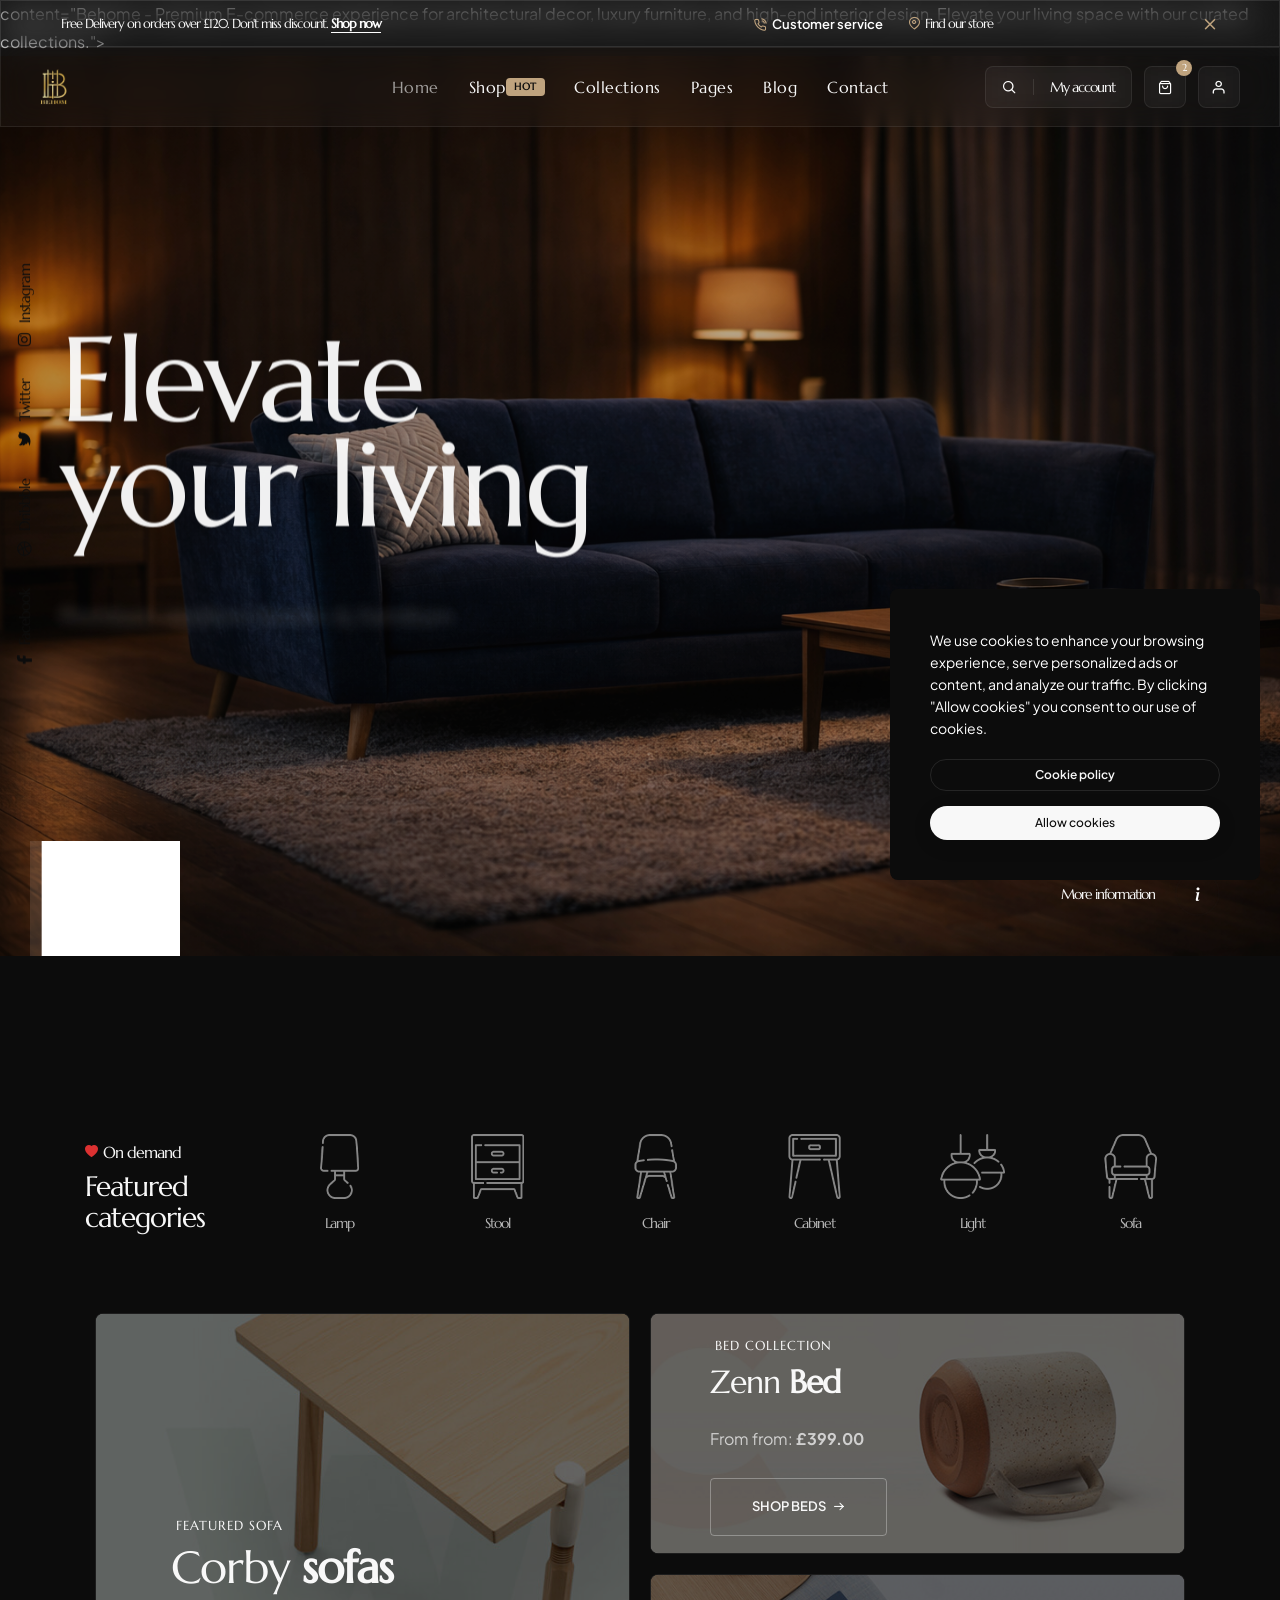
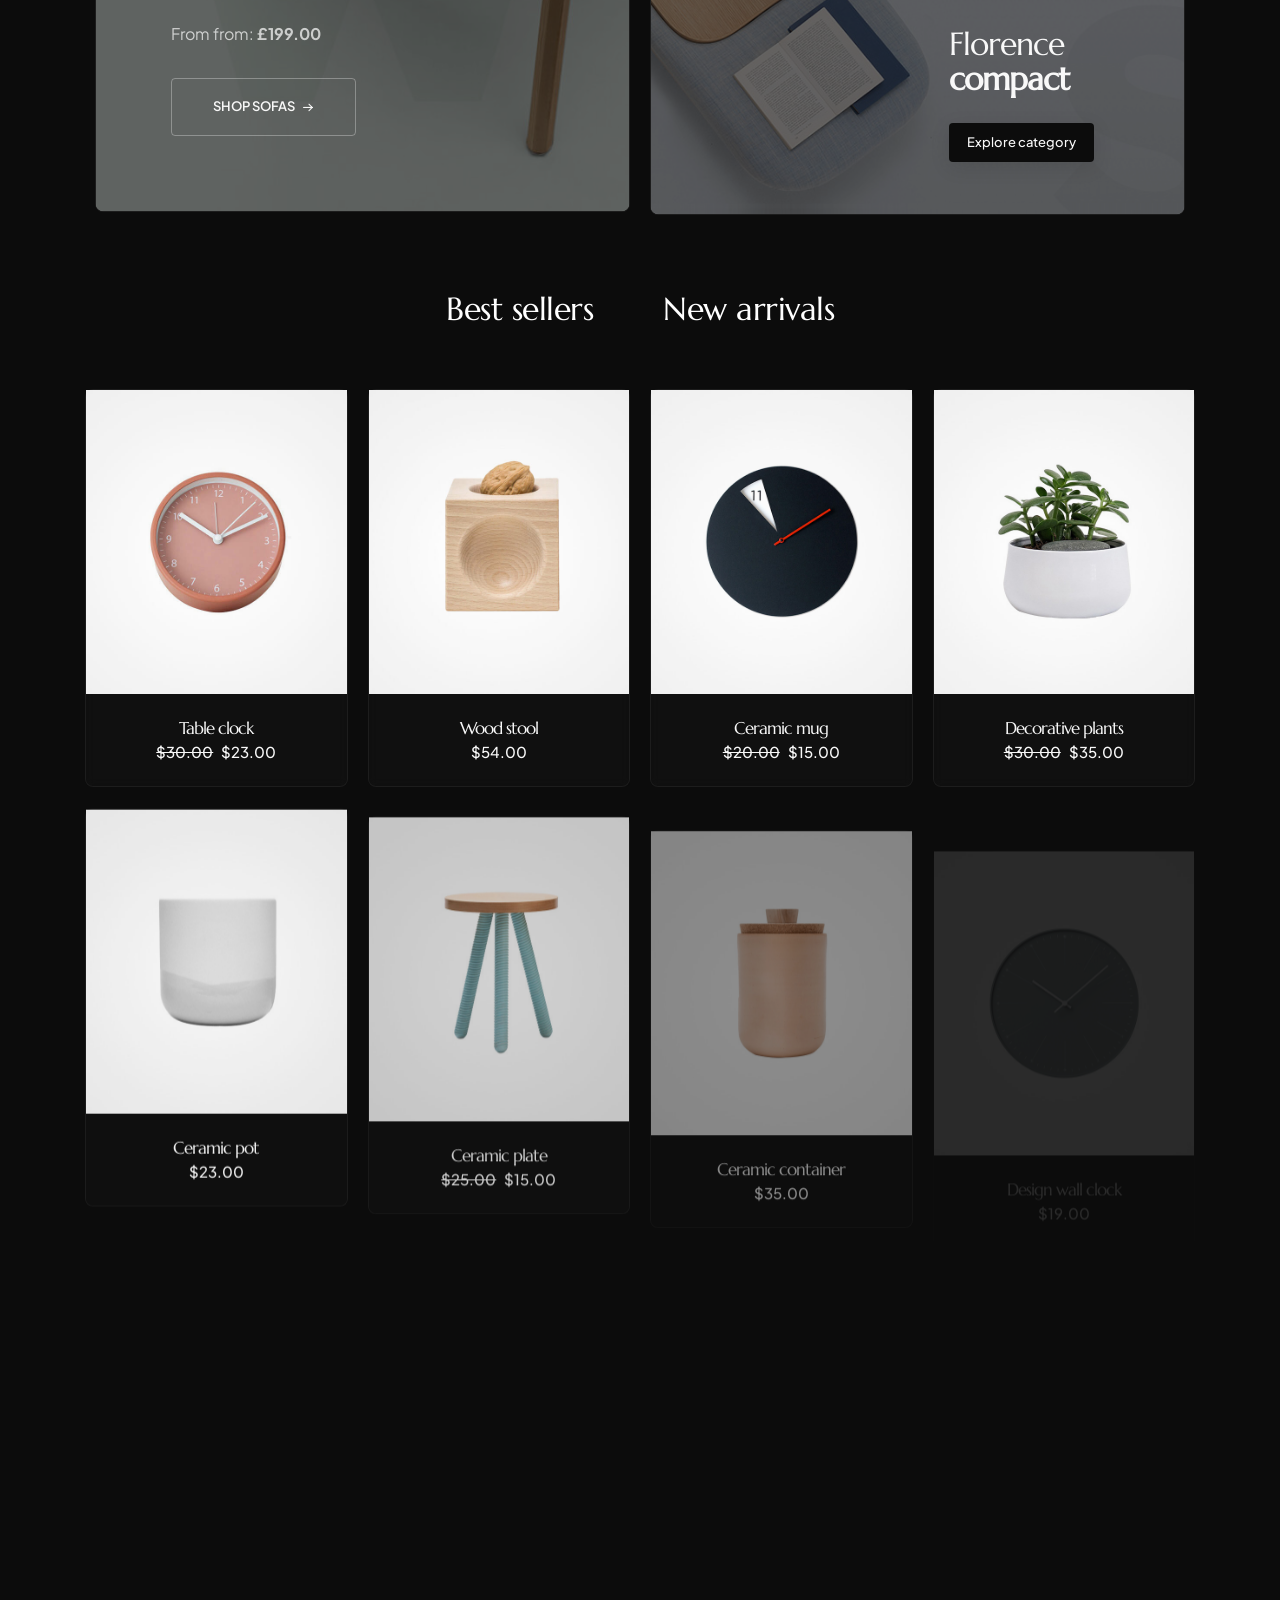
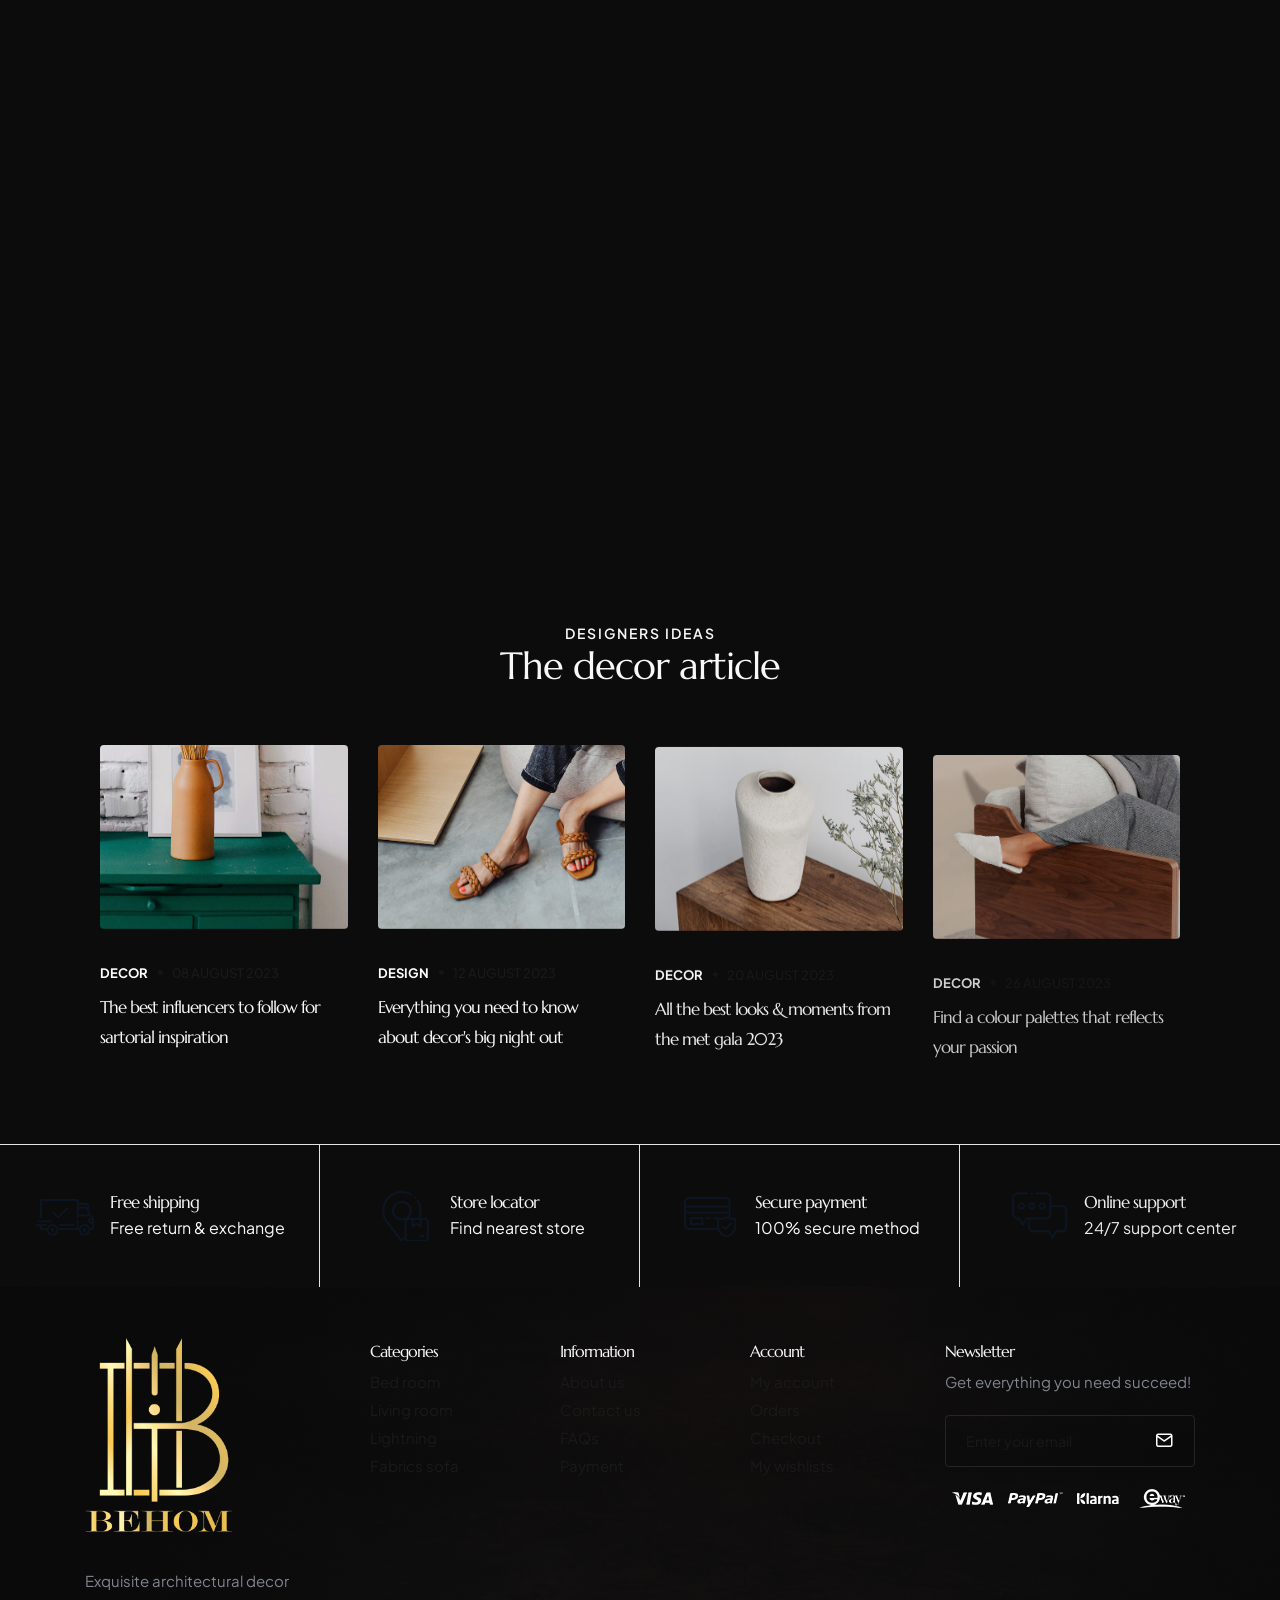
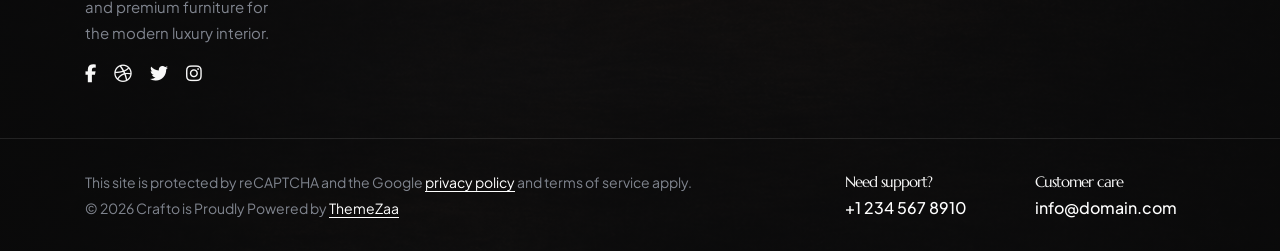
==== commit c03493ed: "changed" ====
--- a/index.html
+++ b/index.html
@@ -9,6 +9,25 @@
     <meta name="viewport" content="width=device-width,initial-scale=1.0" />
     <meta name="description"
         content="Behome - Premium E-commerce experience for architectural decor, luxury furniture, and high-end interior design. Elevate your living space with our curated collections.">
+    <!-- Open Graph / Facebook -->
+    <meta property="og:type" content="website">
+    <meta property="og:url" content="https://mubashir111.github.io/blackrock_ecommerse/">
+    <meta property="og:title" content="Behome - Premium Architectural Decor & Luxury Furniture">
+    <meta property="og:description"
+        content="Behome - Premium E-commerce experience for architectural decor, luxury furniture, and high-end interior design. Elevate your living space with our curated collections.">
+    <meta property="og:image" content="https://mubashir111.github.io/blackrock_ecommerse/images/sharing-preview.png">
+
+    <!-- Twitter -->
+    <meta property="twitter:card" content="summary_large_image">
+    <meta property="twitter:url" content="https://mubashir111.github.io/blackrock_ecommerse/">
+    <meta property="twitter:title" content="Behome - Premium Architectural Decor & Luxury Furniture">
+    <meta property="twitter:description"
+        content="Behome - Premium E-commerce experience for architectural decor, luxury furniture, and high-end interior design. Elevate your living space with our curated collections.">
+    <meta property="twitter:image"
+        content="https://mubashir111.github.io/blackrock_ecommerse/images/sharing-preview.png">
+
+    content="Behome - Premium E-commerce experience for architectural decor, luxury furniture, and high-end interior
+    design. Elevate your living space with our curated collections.">
     <!-- favicon icon -->
     <link rel="shortcut icon" href="images/favicon.png">
     <link rel="apple-touch-icon" href="images/apple-touch-icon-57x57.png">
@@ -66,9 +85,8 @@
                 style="height: 80px; background: rgba(255,255,255,0.03); border-bottom: 1px solid rgba(255,255,255,0.08); backdrop-filter: blur(15px);">
                 <div class="row w-100 align-items-center m-0">
                     <div class="col-xl-3 col-lg-2 d-flex align-items-center">
-                        <a class="navbar-brand me-0" href="index.html" style="margin-left: -15px !important;">
-                            <img src="images/new/logo/Behome%20Final%20.png" alt="Behome Logo"
-                                style="max-height: 80px; width: auto; object-fit: contain; margin-top: 15px; margin-bottom: 15px;">
+                        <a class="navbar-brand me-0" href="index.html">
+                            <img src="images/new/logo/Behome%20Final%20.png" alt="Behome Logo">
                         </a>
                     </div>
                     <div class="col-xl-6 col-lg-8 menu-order position-static">
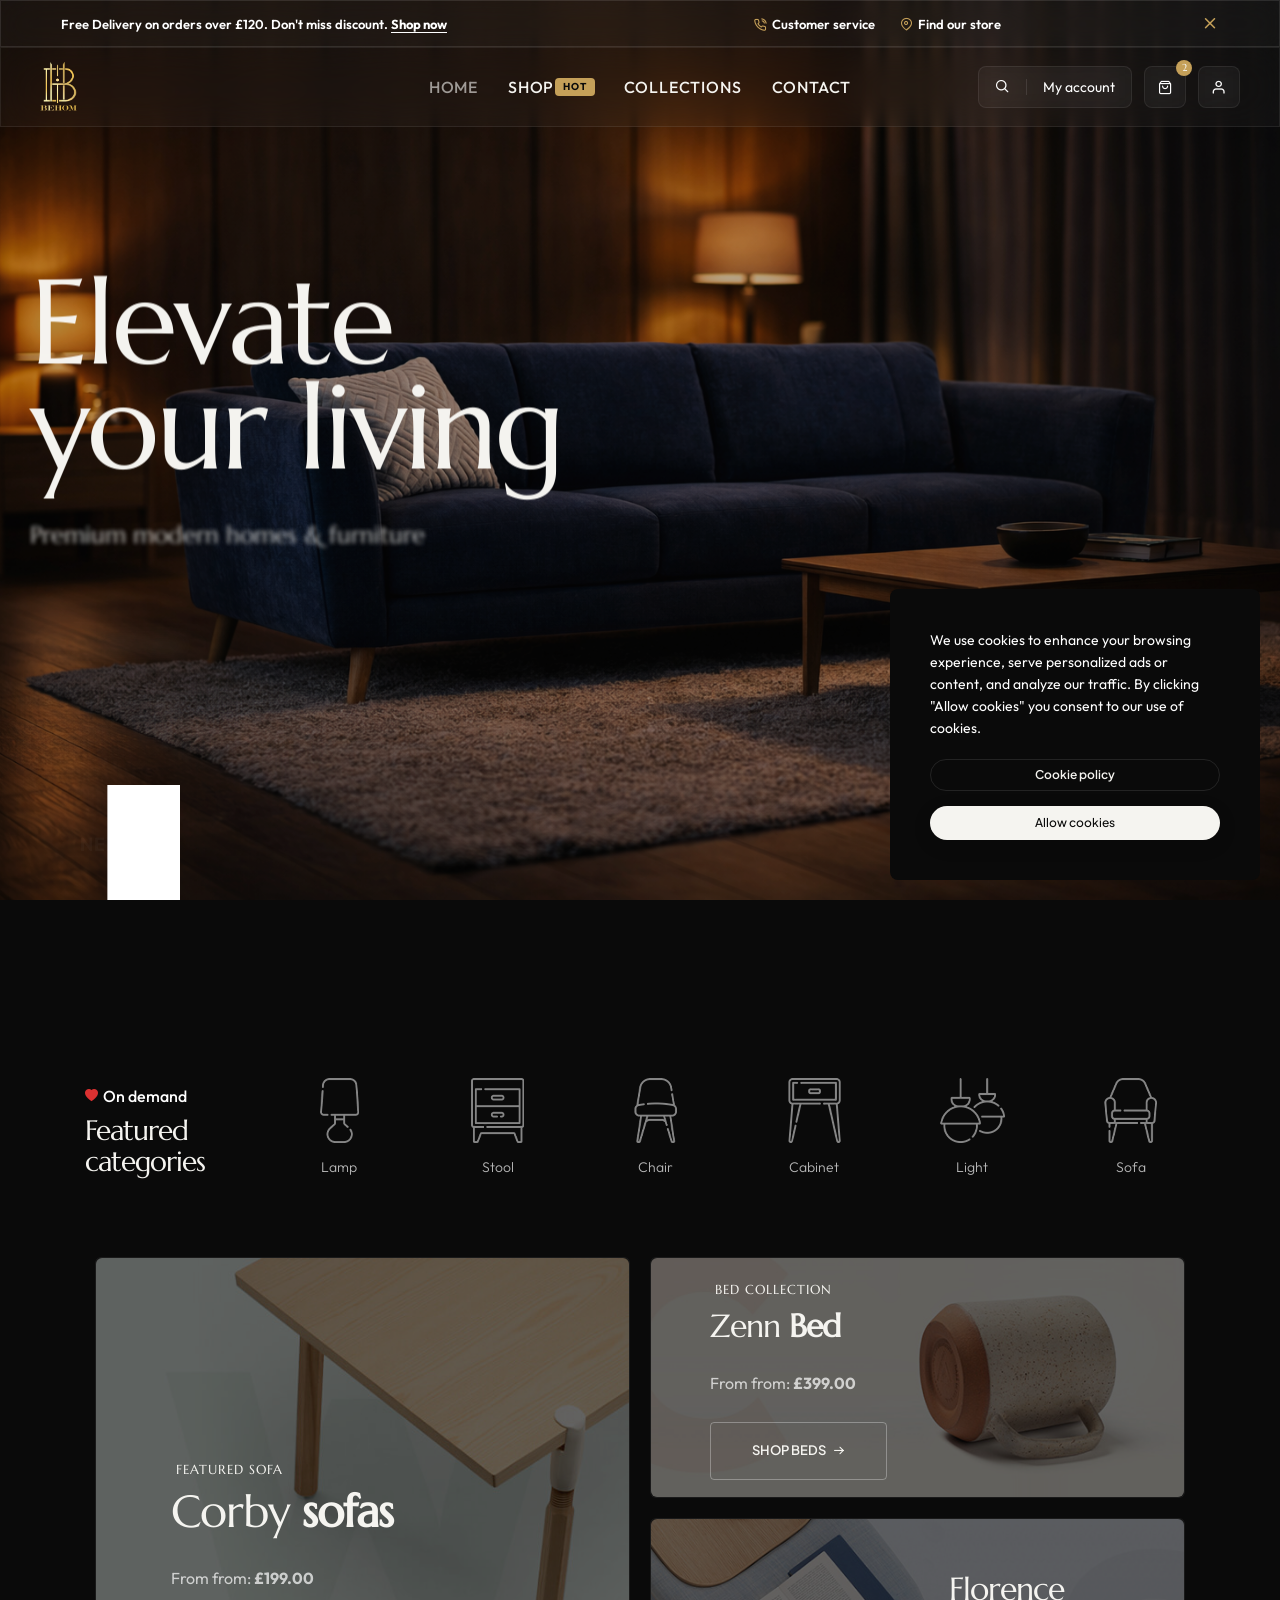
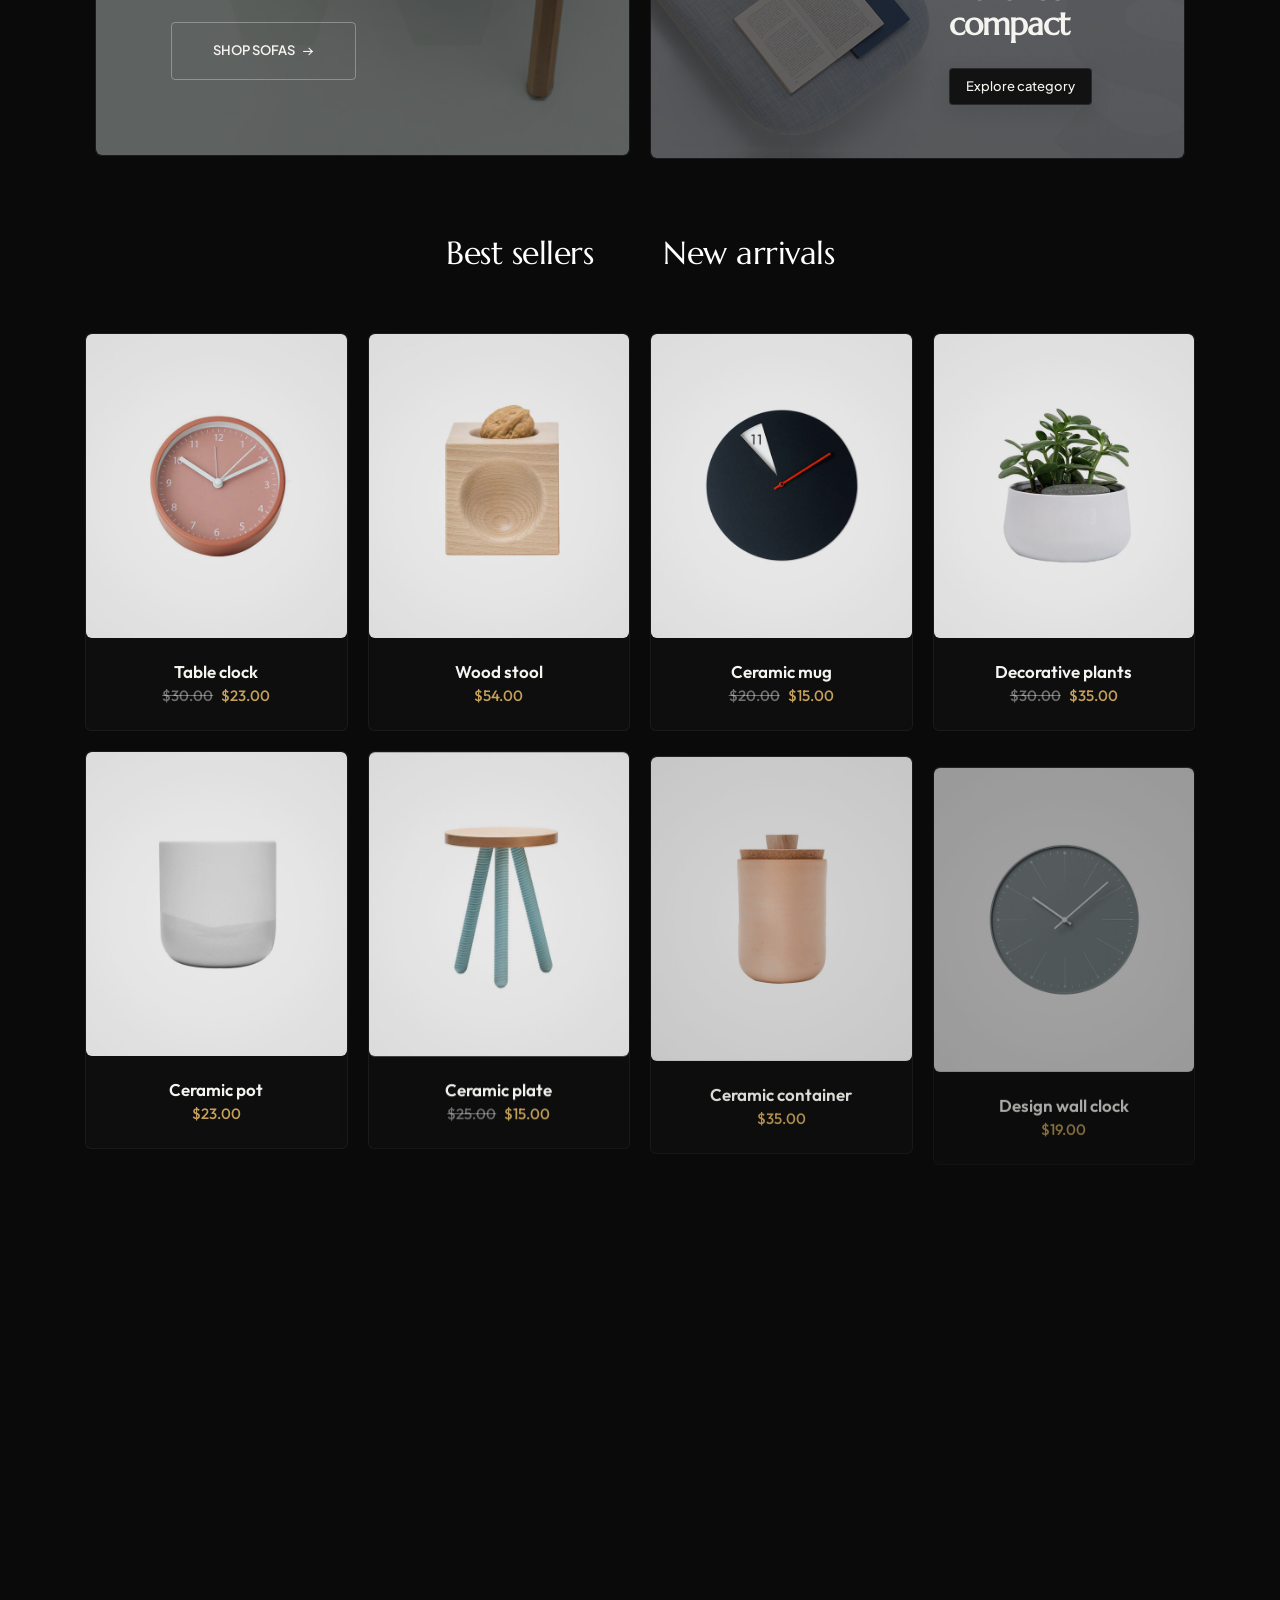
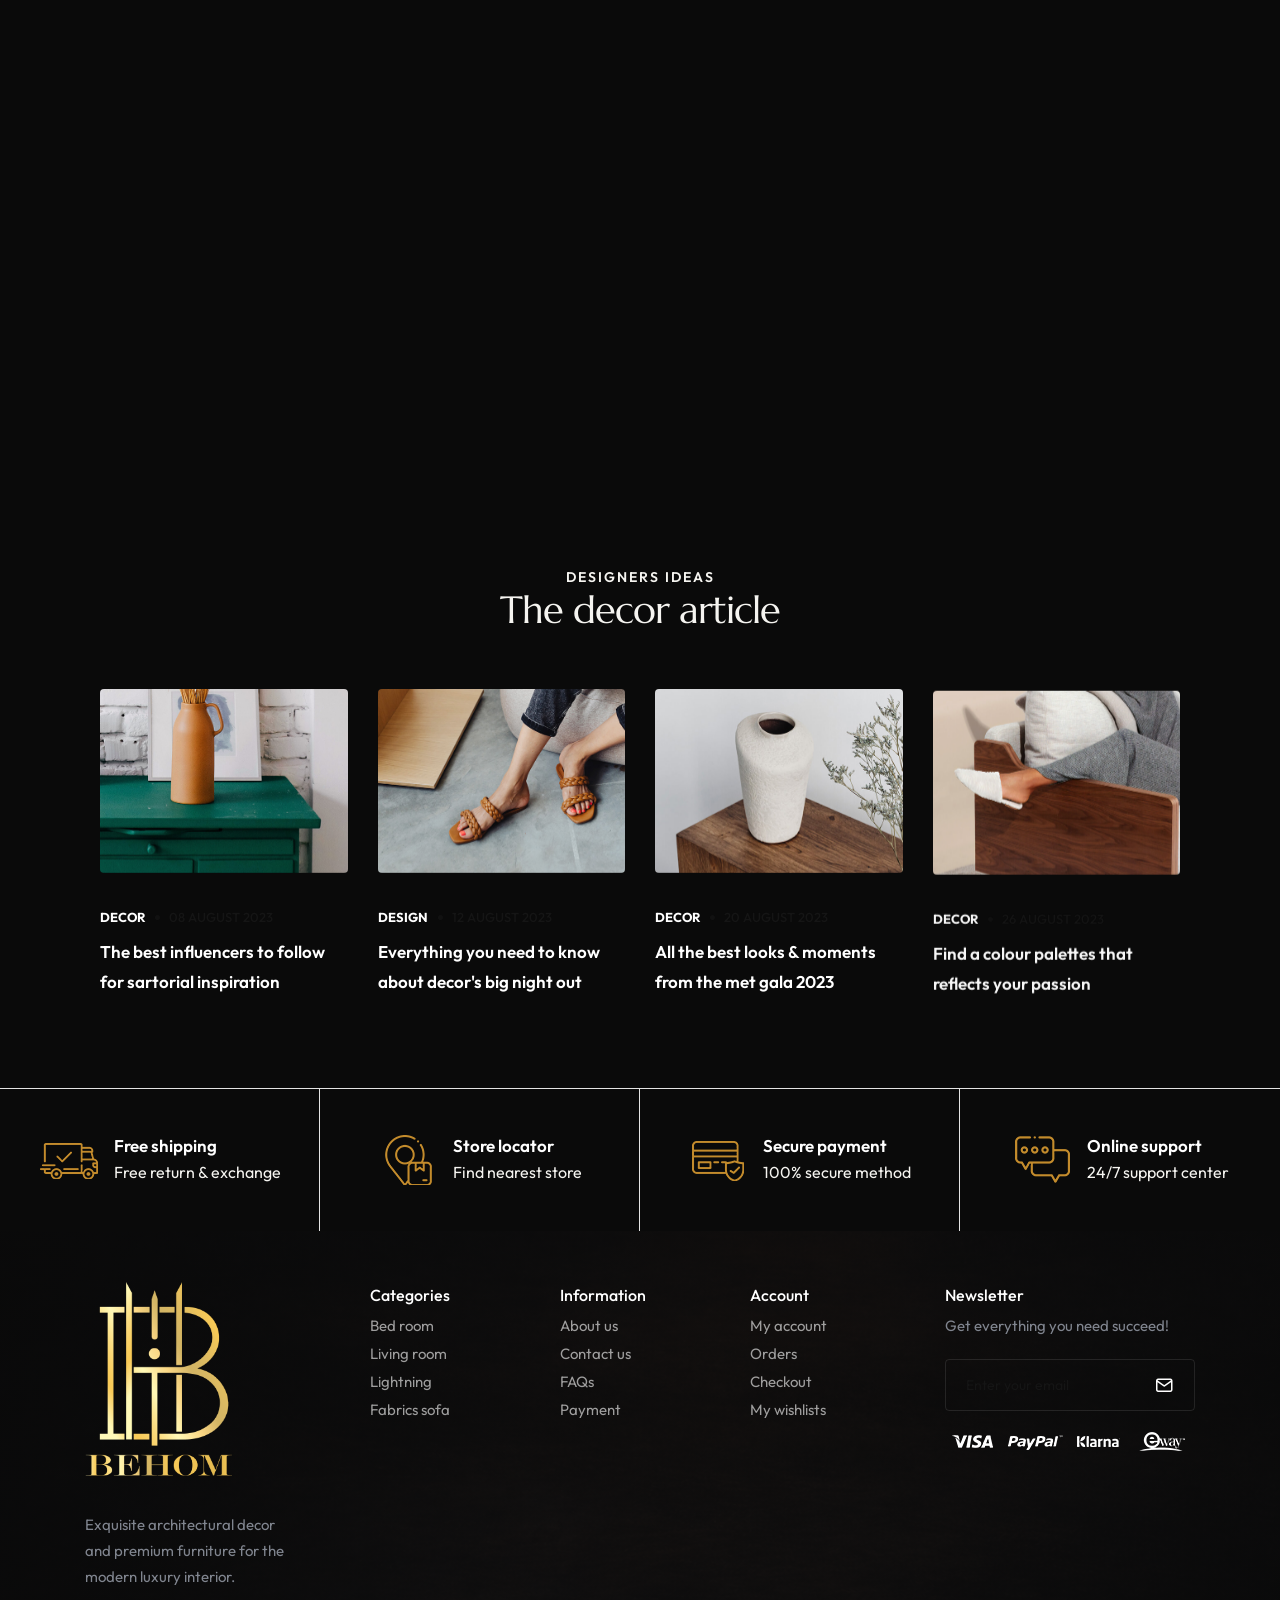
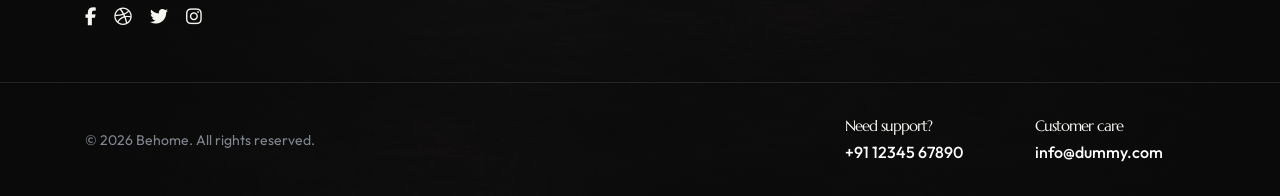
==== commit 295b7ec2: "updated" ====
--- a/index.html
+++ b/index.html
@@ -9,6 +9,7 @@
     <meta name="viewport" content="width=device-width,initial-scale=1.0" />
     <meta name="description"
         content="Behome - Premium E-commerce experience for architectural decor, luxury furniture, and high-end interior design. Elevate your living space with our curated collections.">
+
     <!-- Open Graph / Facebook -->
     <meta property="og:type" content="website">
     <meta property="og:url" content="https://mubashir111.github.io/blackrock_ecommerse/">
@@ -16,6 +17,9 @@
     <meta property="og:description"
         content="Behome - Premium E-commerce experience for architectural decor, luxury furniture, and high-end interior design. Elevate your living space with our curated collections.">
     <meta property="og:image" content="https://mubashir111.github.io/blackrock_ecommerse/images/sharing-preview.png">
+    <meta property="og:image:width" content="1200">
+    <meta property="og:image:height" content="630">
+    <meta property="og:site_name" content="Behome">
 
     <!-- Twitter -->
     <meta property="twitter:card" content="summary_large_image">
@@ -25,9 +29,6 @@
         content="Behome - Premium E-commerce experience for architectural decor, luxury furniture, and high-end interior design. Elevate your living space with our curated collections.">
     <meta property="twitter:image"
         content="https://mubashir111.github.io/blackrock_ecommerse/images/sharing-preview.png">
-
-    content="Behome - Premium E-commerce experience for architectural decor, luxury furniture, and high-end interior
-    design. Elevate your living space with our curated collections.">
     <!-- favicon icon -->
     <link rel="shortcut icon" href="images/favicon.png">
     <link rel="apple-touch-icon" href="images/apple-touch-icon-57x57.png">
@@ -59,7 +60,7 @@
             <div class="container-fluid">
                 <div class="row h-45px align-items-center m-0">
                     <div class="col-lg-7 col-md-8 text-center text-md-start">
-                        <div class="fs-13 text-white alt-font fw-600">Free Delivery on orders over £120. Don't miss
+                        <div class="fs-13 text-white fw-600">Free Delivery on orders over £120. Don't miss
                             discount. <a href="demo-decor-store-shop.html"
                                 class="text-white fw-700 text-decoration-line-bottom">Shop now</a></div>
                     </div>
@@ -69,7 +70,7 @@
                                 class="widget fs-13 text-white fw-600 me-25px text-white"><i
                                     class="feather icon-feather-phone-call"></i>Customer service</a>
                             <a href="demo-decor-store-contact.html"
-                                class="widget fs-13 text-white alt-font fw-600 me-25px d-none d-lg-inline-block"><i
+                                class="widget fs-13 text-white fw-600 me-25px d-none d-lg-inline-block"><i
                                     class="feather icon-feather-map-pin"></i>Find our store</a>
                         </div>
                         <a href="javascript:void(0)" class="text-white fs-18 ms-auto"><i
@@ -84,21 +85,38 @@
             <div class="container-fluid glass-effect px-4 d-flex align-items-center"
                 style="height: 80px; background: rgba(255,255,255,0.03); border-bottom: 1px solid rgba(255,255,255,0.08); backdrop-filter: blur(15px);">
                 <div class="row w-100 align-items-center m-0">
-                    <div class="col-xl-3 col-lg-2 d-flex align-items-center">
+
+                    <div class="col-5 col-xl-3 col-lg-2 order-1 d-flex align-items-center">
                         <a class="navbar-brand me-0" href="index.html">
                             <img src="images/new/logo/Behome%20Final%20.png" alt="Behome Logo">
                         </a>
                     </div>
-                    <div class="col-xl-6 col-lg-8 menu-order position-static">
-                        <button class="navbar-toggler float-start" type="button" data-bs-toggle="collapse"
-                            data-bs-target="#navbarNav" aria-controls="navbarNav" aria-label="Toggle navigation">
-                            <span class="navbar-toggler-line"></span>
-                            <span class="navbar-toggler-line"></span>
-                            <span class="navbar-toggler-line"></span>
-                            <span class="navbar-toggler-line"></span>
-                        </button>
+
+                    <div class="col-12 col-xl-6 col-lg-8 order-3 order-lg-2 menu-order position-static">
                         <div class="collapse navbar-collapse justify-content-center" id="navbarNav">
-                            <ul class="navbar-nav alt-font">
+                            <!-- Mobile Navigation Header -->
+                            <div class="mobile-nav-header d-lg-none">
+                                <div class="mobile-logo">
+                                    <a href="index.html">
+                                        <img src="images/new/logo/Behome%20Final%20.png" alt="Behome Logo">
+                                    </a>
+                                </div>
+                                <div class="mobile-icons">
+                                    <a href="demo-decor-store-cart.html" class="icon-box position-relative">
+                                        <i class="feather icon-feather-shopping-bag"></i>
+                                        <span
+                                            class="cart-count alt-font bg-base-color text-white d-flex align-items-center justify-content-center rounded-circle position-absolute"
+                                            style="width: 14px; height: 14px; font-size: 9px; top: -4px; right: -4px; font-weight: 700;">2</span>
+                                    </a>
+                                    <a href="demo-decor-store-account.html" class="icon-box">
+                                        <i class="feather icon-feather-user"></i>
+                                    </a>
+                                    <div class="close-button" data-bs-toggle="collapse" data-bs-target="#navbarNav">
+                                        <i class="feather icon-feather-x"></i>
+                                    </div>
+                                </div>
+                            </div>
+                            <ul class="navbar-nav">
                                 <li class="nav-item"><a href="index.html" class="nav-link text-white-hover">Home</a>
                                 </li>
                                 <li class="nav-item dropdown submenu">
@@ -114,56 +132,63 @@
                                                 <div class="col">
                                                     <ul>
                                                         <li class="sub-title">Furniture</li>
-                                                        <li><a href="index.html#">Modern chair</a></li>
-                                                        <li><a href="index.html#">Luxurious sofa</a></li>
-                                                        <li><a href="index.html#">Sitting tables</a></li>
-                                                        <li><a href="index.html#">Century cabinet</a></li>
-                                                        <li><a href="index.html#">Wooden stool</a></li>
-                                                        <li><a href="index.html#">Dining tabl</a></li>
+                                                        <li><a href="demo-decor-store-shop.html">Modern chair</a></li>
+                                                        <li><a href="demo-decor-store-shop.html">Luxurious sofa</a></li>
+                                                        <li><a href="demo-decor-store-shop.html">Sitting tables</a></li>
+                                                        <li><a href="demo-decor-store-shop.html">Century cabinet</a>
+                                                        </li>
+                                                        <li><a href="demo-decor-store-shop.html">Wooden stool</a></li>
+                                                        <li><a href="demo-decor-store-shop.html">Dining tabl</a></li>
                                                     </ul>
                                                 </div>
                                                 <div class="col">
                                                     <ul>
                                                         <li class="sub-title">Lighting</li>
-                                                        <li><a href="index.html#">Table lamps</a></li>
-                                                        <li><a href="index.html#">Wall lights</a></li>
-                                                        <li><a href="index.html#">Ceiling lights</a></li>
-                                                        <li><a href="index.html#">Chandeliers</a></li>
-                                                        <li><a href="index.html#">Smart lights</a></li>
-                                                        <li><a href="index.html#">Outdoor lights</a></li>
+                                                        <li><a href="demo-decor-store-shop.html">Table lamps</a></li>
+                                                        <li><a href="demo-decor-store-shop.html">Wall lights</a></li>
+                                                        <li><a href="demo-decor-store-shop.html">Ceiling lights</a></li>
+                                                        <li><a href="demo-decor-store-shop.html">Chandeliers</a></li>
+                                                        <li><a href="demo-decor-store-shop.html">Smart lights</a></li>
+                                                        <li><a href="demo-decor-store-shop.html">Outdoor lights</a></li>
                                                     </ul>
                                                 </div>
                                                 <div class="col">
                                                     <ul>
                                                         <li class="sub-title">Decor</li>
-                                                        <li><a href="index.html#">Home decor</a></li>
-                                                        <li><a href="index.html#">Kitchen decor</a></li>
-                                                        <li><a href="index.html#">Office decor</a></li>
-                                                        <li><a href="index.html#">Wooden mirrors</a></li>
-                                                        <li><a href="index.html#">Designer clocks</a></li>
-                                                        <li><a href="index.html#">Spiritual</a></li>
+                                                        <li><a href="demo-decor-store-shop.html">Home decor</a></li>
+                                                        <li><a href="demo-decor-store-shop.html">Kitchen decor</a></li>
+                                                        <li><a href="demo-decor-store-shop.html">Office decor</a></li>
+                                                        <li><a href="demo-decor-store-shop.html">Wooden mirrors</a></li>
+                                                        <li><a href="demo-decor-store-shop.html">Designer clocks</a>
+                                                        </li>
+                                                        <li><a href="demo-decor-store-shop.html">Spiritual</a></li>
                                                     </ul>
                                                 </div>
                                                 <div class="col">
                                                     <ul>
                                                         <li class="sub-title">Cabinetry</li>
-                                                        <li><a href="index.html#">Wardrobes</a></li>
-                                                        <li><a href="index.html#">Shoe racks</a></li>
-                                                        <li><a href="index.html#">Movable</a></li>
-                                                        <li><a href="index.html#">Folding storage</a></li>
-                                                        <li><a href="index.html#">Wooden units</a></li>
-                                                        <li><a href="index.html#">Kids storage</a></li>
+                                                        <li><a href="demo-decor-store-shop.html">Wardrobes</a></li>
+                                                        <li><a href="demo-decor-store-shop.html">Shoe racks</a></li>
+                                                        <li><a href="demo-decor-store-shop.html">Movable</a></li>
+                                                        <li><a href="demo-decor-store-shop.html">Folding storage</a>
+                                                        </li>
+                                                        <li><a href="demo-decor-store-shop.html">Wooden units</a></li>
+                                                        <li><a href="demo-decor-store-shop.html">Kids storage</a></li>
                                                     </ul>
                                                 </div>
                                                 <div class="col">
                                                     <ul>
                                                         <li class="sub-title">Commercial</li>
-                                                        <li><a href="index.html#">Hotel furniture</a></li>
-                                                        <li><a href="index.html#">Bar furniture</a></li>
-                                                        <li><a href="index.html#">School furniture</a></li>
-                                                        <li><a href="index.html#">Public furniture</a></li>
-                                                        <li><a href="index.html#">Office furniture</a></li>
-                                                        <li><a href="index.html#">Lab furniture</a></li>
+                                                        <li><a href="demo-decor-store-shop.html">Hotel furniture</a>
+                                                        </li>
+                                                        <li><a href="demo-decor-store-shop.html">Bar furniture</a></li>
+                                                        <li><a href="demo-decor-store-shop.html">School furniture</a>
+                                                        </li>
+                                                        <li><a href="demo-decor-store-shop.html">Public furniture</a>
+                                                        </li>
+                                                        <li><a href="demo-decor-store-shop.html">Office furniture</a>
+                                                        </li>
+                                                        <li><a href="demo-decor-store-shop.html">Lab furniture</a></li>
                                                     </ul>
                                                 </div>
                                             </div>
@@ -283,39 +308,25 @@
                                         </div>
                                     </div>
                                 </li>
-                                <li class="nav-item dropdown simple-dropdown">
-                                    <a href="javascript:void(0);" class="nav-link text-white-hover">Pages</a>
-                                    <i class="fa-solid fa-angle-down dropdown-toggle" id="navbarDropdownMenuLink3"
-                                        role="button" data-bs-toggle="dropdown" aria-expanded="false"></i>
-                                    <ul class="dropdown-menu" aria-labelledby="navbarDropdownMenuLink3">
-                                        <li><a href="demo-decor-store-about.html">About</a></li>
-                                        <li><a href="demo-decor-store-faq.html">FAQs</a></li>
-                                        <li><a href="demo-decor-store-wishlist.html">Wishlist</a></li>
-                                        <li><a href="demo-decor-store-account.html">Account</a></li>
-                                        <li><a href="demo-decor-store-cart.html">Cart</a></li>
-                                        <li><a href="demo-decor-store-checkout.html">Checkout</a></li>
-                                    </ul>
-                                </li>
-                                <li class="nav-item"><a href="demo-decor-store-blog.html"
-                                        class="nav-link text-white-hover">Blog</a></li>
                                 <li class="nav-item"><a href="demo-decor-store-contact.html"
                                         class="nav-link text-white-hover">Contact</a>
                                 </li>
                             </ul>
                         </div>
                     </div>
-                    <div class="col-xl-3 col-lg-2 ms-auto d-flex justify-content-end align-items-center">
+                    <!-- Right Side Icons -->
+                    <div
+                        class="col-7 col-xl-3 col-lg-2 order-2 order-lg-3 ms-auto d-flex justify-content-end align-items-center">
                         <div class="d-flex align-items-center" style="gap: 12px;">
                             <!-- Search and Account List -->
-                            <div class="position-relative d-flex align-items-center glass-effect px-3"
+                            <div class="position-relative d-flex align-items-center glass-effect px-3 d-none d-lg-flex"
                                 style="background: rgba(255,255,255,0.03); border: 1px solid rgba(255,255,255,0.08); border-radius: 8px; height: 42px;">
                                 <a href="javascript:void(0)"
                                     class="search-form-icon header-search-form text-white fs-15"><i
                                         class="feather icon-feather-search"></i></a>
                                 <div class="border-start border-color-transparent-white-light mx-3"
                                     style="height: 16px;"></div>
-                                <a href="demo-decor-store-account.html"
-                                    class="text-white alt-font fw-400 fs-14 text-nowrap">My
+                                <a href="demo-decor-store-account.html" class="text-white fw-400 fs-14 text-nowrap">My
                                     account</a>
                             </div>
 
@@ -327,7 +338,7 @@
                                     <i class="feather icon-feather-shopping-bag text-white fs-15"></i>
                                 </a>
                                 <span
-                                    class="cart-count alt-font bg-base-color text-dark-gray d-flex align-items-center justify-content-center rounded-circle position-absolute"
+                                    class="cart-count alt-font bg-base-color text-white d-flex align-items-center justify-content-center rounded-circle position-absolute"
                                     style="width: 16px; height: 16px; font-size: 10px; top: -6px; right: -6px; font-weight: 700;">2</span>
                             </div>
 
@@ -338,6 +349,19 @@
                                     class="d-flex align-items-center justify-content-center w-100 h-100">
                                     <i class="feather icon-feather-user text-white fs-16"></i>
                                 </a>
+                            </div>
+
+                            <!-- Mobile Menu Toggler (Wrapped in Glass Box) -->
+                            <div class="glass-effect d-flex align-items-center justify-content-center ms-1 d-lg-none"
+                                style="width: 42px; height: 42px; background: rgba(255,255,255,0.03); border: 1px solid rgba(255,255,255,0.08); border-radius: 8px;">
+                                <button class="navbar-toggler p-0 border-0 bg-transparent" type="button"
+                                    data-bs-toggle="collapse" data-bs-target="#navbarNav" aria-controls="navbarNav"
+                                    aria-label="Toggle navigation">
+                                    <span class="navbar-toggler-line"></span>
+                                    <span class="navbar-toggler-line"></span>
+                                    <span class="navbar-toggler-line"></span>
+                                    <span class="navbar-toggler-line"></span>
+                                </button>
                             </div>
                         </div>
                     </div>
@@ -373,10 +397,10 @@
                                     data-responsive_offset="on" data-responsive="off"
                                     data-frames='[{"delay":0,"speed":300,"frame":"0","from":"opacity:0;","to":"o:1;","ease":"power3.inOut"},{"delay":"wait","speed":300,"frame":"999","to":"auto:auto;","ease":"power3.inOut"}]'
                                     data-margintop="[0,0,0,0]" data-marginright="[0,0,0,0]"
-                                    data-marginbottom="[0,0,0,0]" data-marginleft="[30,30,0,0]"
-                                    data-textAlign="['inherit','inherit','inherit','inherit']"
-                                    data-paddingtop="[0,0,0,0]" data-paddingright="[0,0,0,0]"
-                                    data-paddingbottom="[0,0,0,0]" data-paddingleft="[0,0,0,0]"
+                                    data-marginbottom="[0,0,0,0]" data-marginleft="[0,0,0,0]"
+                                    data-textAlign="['center','center','center','center']" data-paddingtop="[0,0,0,0]"
+                                    data-paddingright="[0,0,0,0]" data-paddingbottom="[0,0,0,0]"
+                                    data-paddingleft="[0,0,0,0]"
                                     style="z-index: 8; white-space: nowrap; font-size: 20px; line-height: 22px; font-weight: 400; color: #ffffff; letter-spacing: 0px;">
                                     <!-- start column layer -->
                                     <div class="tp-caption left-column" id="slide-1-layer-06"
@@ -386,18 +410,17 @@
                                         data-basealign="grid" data-type="column" data-responsive_offset="on"
                                         data-responsive="off"
                                         data-frames='[{"delay":0,"speed":300,"frame":"0","from":"opacity:0;","to":"o:1;","ease":"power3.inOut"},{"delay":"wait","speed":300,"frame":"999","to":"auto:auto;","ease":"power3.inOut"}]'
-                                        data-columnwidth="50%" data-verticalalign="top" data-margintop="[0,0,0,0]"
-                                        data-marginright="[0,0,0,0]" data-marginbottom="[0,0,0,0]"
-                                        data-marginleft="[0,0,0,0]" data-textAlign="['left','left','center','center']"
-                                        data-paddingtop="[0,0,0,0]" data-paddingright="[0,0,0,0]"
-                                        data-paddingbottom="[0,0,200,0]" data-paddingleft="[0,0,0,0]"
-                                        style="z-index: 9; width: 100%;">
+                                        data-columnwidth="['50%','50%','100%','100%']" data-verticalalign="top"
+                                        data-margintop="[0,0,0,0]" data-marginright="[0,0,0,0]"
+                                        data-marginbottom="[0,0,0,0]" data-marginleft="[0,0,0,0]"
+                                        data-textAlign="['left','left','center','center']" data-paddingtop="[0,0,0,0]"
+                                        data-paddingright="[0,0,0,0]" data-paddingbottom="[0,0,200,0]"
+                                        data-paddingleft="[0,0,0,0]" style="z-index: 9; width: 100%;">
                                         <!-- start title layer -->
                                         <div class="tp-caption alt-font" id="slide-1-layer-07"
                                             data-x="['left','left','left','left']" data-hoffset="['70','50','0','0']"
                                             data-y="['middle','middle','middle','middle']"
-                                            data-voffset="['-100','-100','-80','-70']"
-                                            data-fontsize="['120','100','100','90']"
+                                            data-voffset="['0','0','0','0']" data-fontsize="['120','100','100','90']"
                                             data-lineheight="['105','90','90','90']"
                                             data-fontweight="['700','700','700','800']"
                                             data-letterspacing="['-3','-2','-2','-2']"
@@ -439,8 +462,7 @@
                                             id="slide-1-layer-09" data-x="['left','left','left','left']"
                                             data-hoffset="['70','50','0','0']"
                                             data-y="['middle','middle','middle','middle']"
-                                            data-voffset="['120','110','100','90']"
-                                            data-fontsize="['14','13','14','14']"
+                                            data-voffset="['0','0','0','0']" data-fontsize="['14','13','14','14']"
                                             data-lineheight="['20','20','20','20']"
                                             data-fontweight="['600','600','600','600']"
                                             data-color="['#ffffff','#ffffff','#ffffff','#ffffff']" data-width="auto"
@@ -468,9 +490,10 @@
                                         data-basealign="grid" data-type="column" data-responsive_offset="on"
                                         data-responsive="off"
                                         data-frames='[{"delay":"+0","speed":300,"frame":"0","from":"opacity:0;","to":"o:1;","ease":"Power3.easeInOut"},{"delay":"wait","speed":300,"frame":"999","to":"opacity:0;","ease":"Power3.easeInOut"}]'
-                                        data-columnwidth="50%" data-verticalalign="top" data-margintop="[0,0,0,0]"
-                                        data-marginright="[0,0,0,0]" data-marginbottom="[0,0,0,0]"
-                                        data-marginleft="[0,0,0,0]" data-textAlign="['left','left','center','center']"
+                                        data-columnwidth="['50%','50%','100%','100%']" data-verticalalign="top"
+                                        data-margintop="[0,0,0,0]" data-marginright="[0,0,0,0]"
+                                        data-marginbottom="[0,0,0,0]" data-marginleft="[0,0,0,0]"
+                                        data-textAlign="['left','left','center','center']"
                                         data-paddingtop="[0,0,50,100]" data-paddingright="[0,0,0,0]"
                                         data-paddingbottom="[0,0,50,100]" data-paddingleft="[0,0,0,0]"
                                         style="z-index: 9; width: 100%;">
@@ -498,7 +521,7 @@
                                 data-whitespace="['nowrap','normal','nowrap','normal']" data-paddingtop="[0,0,0,0]"
                                 data-paddingright="[0,0,0,0]" data-paddingbottom="[0,0,0,0]"
                                 data-paddingleft="[0,0,0,0]">
-                                <span class="pe-20px">More information</span><a href="index.html#"
+                                <span class="pe-20px">More information</span><a href="demo-decor-store-shop.html"
                                     class="d-flex justify-content-center align-items-center icon-box w-45px h-45px rounded-circle border border-color-transparent-dark-very-light border-2"><i
                                         class="bi bi-info icon-extra-medium text-white"></i></a>
                             </div>
@@ -593,12 +616,12 @@
                                         data-basealign="grid" data-type="column" data-responsive_offset="on"
                                         data-responsive="off"
                                         data-frames='[{"delay":0,"speed":300,"frame":"0","from":"opacity:0;","to":"o:1;","ease":"power3.inOut"},{"delay":"wait","speed":300,"frame":"999","to":"auto:auto;","ease":"power3.inOut"}]'
-                                        data-columnwidth="50%" data-verticalalign="top" data-margintop="[0,0,0,0]"
-                                        data-marginright="[0,0,0,0]" data-marginbottom="[0,0,0,0]"
-                                        data-marginleft="[0,0,0,0]" data-textAlign="['left','left','center','center']"
-                                        data-paddingtop="[0,0,0,0]" data-paddingright="[0,0,0,0]"
-                                        data-paddingbottom="[0,0,200,0]" data-paddingleft="[0,0,0,0]"
-                                        style="z-index: 9; width: 100%;">
+                                        data-columnwidth="['50%','50%','100%','100%']" data-verticalalign="top"
+                                        data-margintop="[0,0,0,0]" data-marginright="[0,0,0,0]"
+                                        data-marginbottom="[0,0,0,0]" data-marginleft="[0,0,0,0]"
+                                        data-textAlign="['left','left','center','center']" data-paddingtop="[0,0,0,0]"
+                                        data-paddingright="[0,0,0,0]" data-paddingbottom="[0,0,200,0]"
+                                        data-paddingleft="[0,0,0,0]" style="z-index: 9; width: 100%;">
                                         <!-- start title layer -->
                                         <div class="tp-caption alt-font" id="slide-2-layer-07"
                                             data-x="['left','left','left','left']" data-hoffset="['70','50','0','0']"
@@ -672,9 +695,10 @@
                                         data-basealign="grid" data-type="column" data-responsive_offset="on"
                                         data-responsive="off"
                                         data-frames='[{"delay":"+0","speed":300,"frame":"0","from":"opacity:0;","to":"o:1;","ease":"Power3.easeInOut"},{"delay":"wait","speed":300,"frame":"999","to":"opacity:0;","ease":"Power3.easeInOut"}]'
-                                        data-columnwidth="50%" data-verticalalign="top" data-margintop="[0,0,0,0]"
-                                        data-marginright="[0,0,0,0]" data-marginbottom="[0,0,0,0]"
-                                        data-marginleft="[0,0,0,0]" data-textAlign="['left','left','center','center']"
+                                        data-columnwidth="['50%','50%','100%','100%']" data-verticalalign="top"
+                                        data-margintop="[0,0,0,0]" data-marginright="[0,0,0,0]"
+                                        data-marginbottom="[0,0,0,0]" data-marginleft="[0,0,0,0]"
+                                        data-textAlign="['left','left','center','center']"
                                         data-paddingtop="[0,0,50,100]" data-paddingright="[0,0,0,0]"
                                         data-paddingbottom="[0,0,50,100]" data-paddingleft="[0,0,0,0]"
                                         style="z-index: 9; width: 100%;">
@@ -702,7 +726,7 @@
                                 data-whitespace="['nowrap','normal','nowrap','normal']" data-paddingtop="[0,0,0,0]"
                                 data-paddingright="[0,0,0,0]" data-paddingbottom="[0,0,0,0]"
                                 data-paddingleft="[0,0,0,0]">
-                                <span class="pe-20px">More information</span><a href="index.html#"
+                                <span class="pe-20px">More information</span><a href="demo-decor-store-shop.html"
                                     class="d-flex justify-content-center align-items-center icon-box w-45px h-45px rounded-circle border border-color-transparent-dark-very-light border-2"><i
                                         class="bi bi-info icon-extra-medium text-white"></i></a>
                             </div>
@@ -783,7 +807,7 @@
                             <i class="bi bi-heart-fill text-red fs-13"></i>
                         </div>
                         <div class="feature-box-content">
-                            <span class="d-inline-block fs-16 fw-500 alt-font text-white">On demand</span>
+                            <span class="d-inline-block fs-16 fw-500 text-white">On demand</span>
                         </div>
                     </div>
                     <h6 class="mb-0 fw-700 alt-font text-white">Featured categories</h6>
@@ -797,11 +821,11 @@
                                     <a href="demo-decor-store-shop.html"><img src="images/demo-decor-store-icon-01.png"
                                             alt="" /></a>
                                     <div
-                                        class="count-circle d-flex align-items-center justify-content-center w-35px h-35px bg-base-color text-white rounded-circle alt-font fw-600 fs-12">
+                                        class="count-circle d-flex align-items-center justify-content-center w-35px h-35px bg-base-color text-white rounded-circle fw-600 fs-12">
                                         02</div>
                                 </div>
                                 <a href="demo-decor-store-shop.html"
-                                    class="alt-font fw-600 fs-17 text-white text-white-hover">Lamp</a>
+                                    class="fw-600 fs-17 text-white text-white-hover">Lamp</a>
                             </div>
                         </div>
                         <div class="col categories-style-01 text-center sm-mb-30px">
@@ -810,11 +834,11 @@
                                     <a href="demo-decor-store-shop.html"><img src="images/demo-decor-store-icon-03.png"
                                             alt="" /></a>
                                     <div
-                                        class="count-circle d-flex align-items-center justify-content-center w-35px h-35px bg-base-color text-white rounded-circle alt-font fw-600 fs-12">
+                                        class="count-circle d-flex align-items-center justify-content-center w-35px h-35px bg-base-color text-white rounded-circle fw-600 fs-12">
                                         03</div>
                                 </div>
                                 <a href="demo-decor-store-shop.html"
-                                    class="alt-font fw-600 fs-17 text-white text-white-hover">Stool</a>
+                                    class="fw-600 fs-17 text-white text-white-hover">Stool</a>
                             </div>
                         </div>
                         <div class="col categories-style-01 text-center sm-mb-30px">
@@ -823,11 +847,11 @@
                                     <a href="demo-decor-store-shop.html"><img src="images/demo-decor-store-icon-02.png"
                                             alt="" /></a>
                                     <div
-                                        class="count-circle d-flex align-items-center justify-content-center w-35px h-35px bg-base-color text-white rounded-circle alt-font fw-600 fs-12">
+                                        class="count-circle d-flex align-items-center justify-content-center w-35px h-35px bg-base-color text-white rounded-circle fw-600 fs-12">
                                         05</div>
                                 </div>
                                 <a href="demo-decor-store-shop.html"
-                                    class="alt-font fw-600 fs-17 text-white text-white-hover">Chair</a>
+                                    class="fw-600 fs-17 text-white text-white-hover">Chair</a>
                             </div>
                         </div>
                         <div class="col categories-style-01 text-center xs-mb-30px">
@@ -836,11 +860,11 @@
                                     <a href="demo-decor-store-shop.html"><img src="images/demo-decor-store-icon-10.png"
                                             alt="" /></a>
                                     <div
-                                        class="count-circle d-flex align-items-center justify-content-center w-35px h-35px bg-base-color text-white rounded-circle alt-font fw-600 fs-12">
+                                        class="count-circle d-flex align-items-center justify-content-center w-35px h-35px bg-base-color text-white rounded-circle fw-600 fs-12">
                                         03</div>
                                 </div>
                                 <a href="demo-decor-store-shop.html"
-                                    class="alt-font fw-600 fs-17 text-white text-white-hover">Cabinet</a>
+                                    class="fw-600 fs-17 text-white text-white-hover">Cabinet</a>
                             </div>
                         </div>
                         <div class="col categories-style-01 text-center">
@@ -849,11 +873,11 @@
                                     <a href="demo-decor-store-shop.html"><img src="images/demo-decor-store-icon-04.png"
                                             alt="" /></a>
                                     <div
-                                        class="count-circle d-flex align-items-center justify-content-center w-35px h-35px bg-base-color text-white rounded-circle alt-font fw-600 fs-12">
+                                        class="count-circle d-flex align-items-center justify-content-center w-35px h-35px bg-base-color text-white rounded-circle fw-600 fs-12">
                                         08</div>
                                 </div>
                                 <a href="demo-decor-store-shop.html"
-                                    class="alt-font fw-600 fs-17 text-white text-white-hover">Light</a>
+                                    class="fw-600 fs-17 text-white text-white-hover">Light</a>
                             </div>
                         </div>
                         <div class="col categories-style-01 text-center">
@@ -862,11 +886,11 @@
                                     <a href="demo-decor-store-shop.html"><img src="images/demo-decor-store-icon-05.png"
                                             alt="" /></a>
                                     <div
-                                        class="count-circle d-flex align-items-center justify-content-center w-35px h-35px bg-base-color text-white rounded-circle alt-font fw-600 fs-12">
+                                        class="count-circle d-flex align-items-center justify-content-center w-35px h-35px bg-base-color text-white rounded-circle fw-600 fs-12">
                                         04</div>
                                 </div>
                                 <a href="demo-decor-store-shop.html"
-                                    class="alt-font fw-600 fs-17 text-white text-base-color-hover">Sofa</a>
+                                    class="fw-600 fs-17 text-white text-base-color-hover">Sofa</a>
                             </div>
                         </div>
                     </div>
@@ -1009,17 +1033,17 @@
                                                         </div>
                                                     </a>
                                                     <div class="shop-hover d-flex justify-content-center">
-                                                        <a href="index.html#"
+                                                        <a href="demo-decor-store-shop.html"
                                                             class="bg-dark-gray w-45px h-45px text-white d-flex flex-column align-items-center justify-content-center rounded-circle ms-5px me-5px box-shadow-medium-bottom"
                                                             data-bs-toggle="tooltip" data-bs-placement="top"
                                                             title="Add to wishlist"><i
                                                                 class="feather icon-feather-heart fs-15"></i></a>
-                                                        <a href="index.html#"
+                                                        <a href="demo-decor-store-shop.html"
                                                             class="bg-dark-gray w-45px h-45px text-white d-flex flex-column align-items-center justify-content-center rounded-circle ms-5px me-5px box-shadow-medium-bottom"
                                                             data-bs-toggle="tooltip" data-bs-placement="top"
                                                             title="Add to cart"><i
                                                                 class="feather icon-feather-shopping-bag fs-15"></i></a>
-                                                        <a href="index.html#"
+                                                        <a href="demo-decor-store-shop.html"
                                                             class="bg-dark-gray w-45px h-45px text-white d-flex flex-column align-items-center justify-content-center rounded-circle ms-5px me-5px box-shadow-medium-bottom"
                                                             data-bs-toggle="tooltip" data-bs-placement="top"
                                                             title="Quick shop"><i
@@ -1028,7 +1052,7 @@
                                                 </div>
                                                 <div class="shop-footer text-center pt-20px">
                                                     <a href="demo-decor-store-single-product.html"
-                                                        class="text-white fs-17 alt-font fw-600">Table clock</a>
+                                                        class="text-white fs-17 fw-600">Table clock</a>
                                                     <div class="fw-500 fs-15 lh-normal"><del>$30.00</del>$23.00</div>
                                                 </div>
                                             </div>
@@ -1046,17 +1070,17 @@
                                                         </div>
                                                     </a>
                                                     <div class="shop-hover d-flex justify-content-center">
-                                                        <a href="index.html#"
+                                                        <a href="demo-decor-store-shop.html"
                                                             class="bg-dark-gray w-45px h-45px text-white d-flex flex-column align-items-center justify-content-center rounded-circle ms-5px me-5px box-shadow-medium-bottom"
                                                             data-bs-toggle="tooltip" data-bs-placement="top"
                                                             title="Add to wishlist"><i
                                                                 class="feather icon-feather-heart fs-15"></i></a>
-                                                        <a href="index.html#"
+                                                        <a href="demo-decor-store-shop.html"
                                                             class="bg-dark-gray w-45px h-45px text-white d-flex flex-column align-items-center justify-content-center rounded-circle ms-5px me-5px box-shadow-medium-bottom"
                                                             data-bs-toggle="tooltip" data-bs-placement="top"
                                                             title="Add to cart"><i
                                                                 class="feather icon-feather-shopping-bag fs-15"></i></a>
-                                                        <a href="index.html#"
+                                                        <a href="demo-decor-store-shop.html"
                                                             class="bg-dark-gray w-45px h-45px text-white d-flex flex-column align-items-center justify-content-center rounded-circle ms-5px me-5px box-shadow-medium-bottom"
                                                             data-bs-toggle="tooltip" data-bs-placement="top"
                                                             title="Quick shop"><i
@@ -1065,7 +1089,7 @@
                                                 </div>
                                                 <div class="shop-footer text-center pt-20px">
                                                     <a href="demo-decor-store-single-product.html"
-                                                        class="text-white fs-17 alt-font fw-600">Wood stool</a>
+                                                        class="text-white fs-17 fw-600">Wood stool</a>
                                                     <div class="fw-500 fs-15 lh-normal">$54.00</div>
                                                 </div>
                                             </div>
@@ -1082,17 +1106,17 @@
                                                         </div>
                                                     </a>
                                                     <div class="shop-hover d-flex justify-content-center">
-                                                        <a href="index.html#"
+                                                        <a href="demo-decor-store-shop.html"
                                                             class="bg-dark-gray w-45px h-45px text-white d-flex flex-column align-items-center justify-content-center rounded-circle ms-5px me-5px box-shadow-medium-bottom"
                                                             data-bs-toggle="tooltip" data-bs-placement="top"
                                                             title="Add to wishlist"><i
                                                                 class="feather icon-feather-heart fs-15"></i></a>
-                                                        <a href="index.html#"
+                                                        <a href="demo-decor-store-shop.html"
                                                             class="bg-dark-gray w-45px h-45px text-white d-flex flex-column align-items-center justify-content-center rounded-circle ms-5px me-5px box-shadow-medium-bottom"
                                                             data-bs-toggle="tooltip" data-bs-placement="top"
                                                             title="Add to cart"><i
                                                                 class="feather icon-feather-shopping-bag fs-15"></i></a>
-                                                        <a href="index.html#"
+                                                        <a href="demo-decor-store-shop.html"
                                                             class="bg-dark-gray w-45px h-45px text-white d-flex flex-column align-items-center justify-content-center rounded-circle ms-5px me-5px box-shadow-medium-bottom"
                                                             data-bs-toggle="tooltip" data-bs-placement="top"
                                                             title="Quick shop"><i
@@ -1101,7 +1125,7 @@
                                                 </div>
                                                 <div class="shop-footer text-center pt-20px">
                                                     <a href="demo-decor-store-single-product.html"
-                                                        class="text-white fs-17 alt-font fw-600">Ceramic mug</a>
+                                                        class="text-white fs-17 fw-600">Ceramic mug</a>
                                                     <div class="fw-500 fs-15 lh-normal"><del>$20.00</del>$15.00</div>
                                                 </div>
                                             </div>
@@ -1118,17 +1142,17 @@
                                                         </div>
                                                     </a>
                                                     <div class="shop-hover d-flex justify-content-center">
-                                                        <a href="index.html#"
+                                                        <a href="demo-decor-store-shop.html"
                                                             class="bg-dark-gray w-45px h-45px text-white d-flex flex-column align-items-center justify-content-center rounded-circle ms-5px me-5px box-shadow-medium-bottom"
                                                             data-bs-toggle="tooltip" data-bs-placement="top"
                                                             title="Add to wishlist"><i
                                                                 class="feather icon-feather-heart fs-15"></i></a>
-                                                        <a href="index.html#"
+                                                        <a href="demo-decor-store-shop.html"
                                                             class="bg-dark-gray w-45px h-45px text-white d-flex flex-column align-items-center justify-content-center rounded-circle ms-5px me-5px box-shadow-medium-bottom"
                                                             data-bs-toggle="tooltip" data-bs-placement="top"
                                                             title="Add to cart"><i
                                                                 class="feather icon-feather-shopping-bag fs-15"></i></a>
-                                                        <a href="index.html#"
+                                                        <a href="demo-decor-store-shop.html"
                                                             class="bg-dark-gray w-45px h-45px text-white d-flex flex-column align-items-center justify-content-center rounded-circle ms-5px me-5px box-shadow-medium-bottom"
                                                             data-bs-toggle="tooltip" data-bs-placement="top"
                                                             title="Quick shop"><i
@@ -1137,7 +1161,7 @@
                                                 </div>
                                                 <div class="shop-footer text-center pt-20px">
                                                     <a href="demo-decor-store-single-product.html"
-                                                        class="text-white fs-17 alt-font fw-600">Decorative
+                                                        class="text-white fs-17 fw-600">Decorative
                                                         plants</a>
                                                     <div class="fw-500 fs-15 lh-normal"><del>$30.00</del>$35.00</div>
                                                 </div>
@@ -1156,17 +1180,17 @@
                                                         </div>
                                                     </a>
                                                     <div class="shop-hover d-flex justify-content-center">
-                                                        <a href="index.html#"
+                                                        <a href="demo-decor-store-shop.html"
                                                             class="bg-dark-gray w-45px h-45px text-white d-flex flex-column align-items-center justify-content-center rounded-circle ms-5px me-5px box-shadow-medium-bottom"
                                                             data-bs-toggle="tooltip" data-bs-placement="top"
                                                             title="Add to wishlist"><i
                                                                 class="feather icon-feather-heart fs-15"></i></a>
-                                                        <a href="index.html#"
+                                                        <a href="demo-decor-store-shop.html"
                                                             class="bg-dark-gray w-45px h-45px text-white d-flex flex-column align-items-center justify-content-center rounded-circle ms-5px me-5px box-shadow-medium-bottom"
                                                             data-bs-toggle="tooltip" data-bs-placement="top"
                                                             title="Add to cart"><i
                                                                 class="feather icon-feather-shopping-bag fs-15"></i></a>
-                                                        <a href="index.html#"
+                                                        <a href="demo-decor-store-shop.html"
                                                             class="bg-dark-gray w-45px h-45px text-white d-flex flex-column align-items-center justify-content-center rounded-circle ms-5px me-5px box-shadow-medium-bottom"
                                                             data-bs-toggle="tooltip" data-bs-placement="top"
                                                             title="Quick shop"><i
@@ -1175,7 +1199,7 @@
                                                 </div>
                                                 <div class="shop-footer text-center pt-20px">
                                                     <a href="demo-decor-store-single-product.html"
-                                                        class="text-white fs-17 alt-font fw-600">Ceramic pot</a>
+                                                        class="text-white fs-17 fw-600">Ceramic pot</a>
                                                     <div class="fw-500 fs-15 lh-normal">$23.00</div>
                                                 </div>
                                             </div>
@@ -1192,17 +1216,17 @@
                                                         </div>
                                                     </a>
                                                     <div class="shop-hover d-flex justify-content-center">
-                                                        <a href="index.html#"
+                                                        <a href="demo-decor-store-shop.html"
                                                             class="bg-dark-gray w-45px h-45px text-white d-flex flex-column align-items-center justify-content-center rounded-circle ms-5px me-5px box-shadow-medium-bottom"
                                                             data-bs-toggle="tooltip" data-bs-placement="top"
                                                             title="Add to wishlist"><i
                                                                 class="feather icon-feather-heart fs-15"></i></a>
-                                                        <a href="index.html#"
+                                                        <a href="demo-decor-store-shop.html"
                                                             class="bg-dark-gray w-45px h-45px text-white d-flex flex-column align-items-center justify-content-center rounded-circle ms-5px me-5px box-shadow-medium-bottom"
                                                             data-bs-toggle="tooltip" data-bs-placement="top"
                                                             title="Add to cart"><i
                                                                 class="feather icon-feather-shopping-bag fs-15"></i></a>
-                                                        <a href="index.html#"
+                                                        <a href="demo-decor-store-shop.html"
                                                             class="bg-dark-gray w-45px h-45px text-white d-flex flex-column align-items-center justify-content-center rounded-circle ms-5px me-5px box-shadow-medium-bottom"
                                                             data-bs-toggle="tooltip" data-bs-placement="top"
                                                             title="Quick shop"><i
@@ -1211,7 +1235,7 @@
                                                 </div>
                                                 <div class="shop-footer text-center pt-20px">
                                                     <a href="demo-decor-store-single-product.html"
-                                                        class="text-white fs-17 alt-font fw-600">Ceramic plate</a>
+                                                        class="text-white fs-17 fw-600">Ceramic plate</a>
                                                     <div class="fw-500 fs-15 lh-normal"><del>$25.00</del>$15.00</div>
                                                 </div>
                                             </div>
@@ -1228,17 +1252,17 @@
                                                         </div>
                                                     </a>
                                                     <div class="shop-hover d-flex justify-content-center">
-                                                        <a href="index.html#"
+                                                        <a href="demo-decor-store-shop.html"
                                                             class="bg-dark-gray w-45px h-45px text-white d-flex flex-column align-items-center justify-content-center rounded-circle ms-5px me-5px box-shadow-medium-bottom"
                                                             data-bs-toggle="tooltip" data-bs-placement="top"
                                                             title="Add to wishlist"><i
                                                                 class="feather icon-feather-heart fs-15"></i></a>
-                                                        <a href="index.html#"
+                                                        <a href="demo-decor-store-shop.html"
                                                             class="bg-dark-gray w-45px h-45px text-white d-flex flex-column align-items-center justify-content-center rounded-circle ms-5px me-5px box-shadow-medium-bottom"
                                                             data-bs-toggle="tooltip" data-bs-placement="top"
                                                             title="Add to cart"><i
                                                                 class="feather icon-feather-shopping-bag fs-15"></i></a>
-                                                        <a href="index.html#"
+                                                        <a href="demo-decor-store-shop.html"
                                                             class="bg-dark-gray w-45px h-45px text-white d-flex flex-column align-items-center justify-content-center rounded-circle ms-5px me-5px box-shadow-medium-bottom"
                                                             data-bs-toggle="tooltip" data-bs-placement="top"
                                                             title="Quick shop"><i
@@ -1247,7 +1271,7 @@
                                                 </div>
                                                 <div class="shop-footer text-center pt-20px">
                                                     <a href="demo-decor-store-single-product.html"
-                                                        class="text-white fs-17 alt-font fw-600">Ceramic
+                                                        class="text-white fs-17 fw-600">Ceramic
                                                         container</a>
                                                     <div class="fw-500 fs-15 lh-normal">$35.00</div>
                                                 </div>
@@ -1266,17 +1290,17 @@
                                                         </div>
                                                     </a>
                                                     <div class="shop-hover d-flex justify-content-center">
-                                                        <a href="index.html#"
+                                                        <a href="demo-decor-store-shop.html"
                                                             class="bg-dark-gray w-45px h-45px text-white d-flex flex-column align-items-center justify-content-center rounded-circle ms-5px me-5px box-shadow-medium-bottom"
                                                             data-bs-toggle="tooltip" data-bs-placement="top"
                                                             title="Add to wishlist"><i
                                                                 class="feather icon-feather-heart fs-15"></i></a>
-                                                        <a href="index.html#"
+                                                        <a href="demo-decor-store-shop.html"
                                                             class="bg-dark-gray w-45px h-45px text-white d-flex flex-column align-items-center justify-content-center rounded-circle ms-5px me-5px box-shadow-medium-bottom"
                                                             data-bs-toggle="tooltip" data-bs-placement="top"
                                                             title="Add to cart"><i
                                                                 class="feather icon-feather-shopping-bag fs-15"></i></a>
-                                                        <a href="index.html#"
+                                                        <a href="demo-decor-store-shop.html"
                                                             class="bg-dark-gray w-45px h-45px text-white d-flex flex-column align-items-center justify-content-center rounded-circle ms-5px me-5px box-shadow-medium-bottom"
                                                             data-bs-toggle="tooltip" data-bs-placement="top"
                                                             title="Quick shop"><i
@@ -1285,7 +1309,7 @@
                                                 </div>
                                                 <div class="shop-footer text-center pt-20px">
                                                     <a href="demo-decor-store-single-product.html"
-                                                        class="text-white fs-17 alt-font fw-600">Design wall
+                                                        class="text-white fs-17 fw-600">Design wall
                                                         clock</a>
                                                     <div class="fw-500 fs-15 lh-normal">$19.00</div>
                                                 </div>
@@ -1315,17 +1339,17 @@
                                                         </div>
                                                     </a>
                                                     <div class="shop-hover d-flex justify-content-center">
-                                                        <a href="index.html#"
+                                                        <a href="demo-decor-store-shop.html"
                                                             class="bg-dark-gray w-45px h-45px text-white d-flex flex-column align-items-center justify-content-center rounded-circle ms-5px me-5px box-shadow-medium-bottom"
                                                             data-bs-toggle="tooltip" data-bs-placement="top"
                                                             title="Add to wishlist"><i
                                                                 class="feather icon-feather-heart fs-15"></i></a>
-                                                        <a href="index.html#"
+                                                        <a href="demo-decor-store-shop.html"
                                                             class="bg-dark-gray w-45px h-45px text-white d-flex flex-column align-items-center justify-content-center rounded-circle ms-5px me-5px box-shadow-medium-bottom"
                                                             data-bs-toggle="tooltip" data-bs-placement="top"
                                                             title="Add to cart"><i
                                                                 class="feather icon-feather-shopping-bag fs-15"></i></a>
-                                                        <a href="index.html#"
+                                                        <a href="demo-decor-store-shop.html"
                                                             class="bg-dark-gray w-45px h-45px text-white d-flex flex-column align-items-center justify-content-center rounded-circle ms-5px me-5px box-shadow-medium-bottom"
                                                             data-bs-toggle="tooltip" data-bs-placement="top"
                                                             title="Quick shop"><i
@@ -1334,7 +1358,7 @@
                                                 </div>
                                                 <div class="shop-footer text-center pt-20px">
                                                     <a href="demo-decor-store-single-product.html"
-                                                        class="text-white fs-17 alt-font fw-600">Ceramic pot</a>
+                                                        class="text-white fs-17 fw-600">Ceramic pot</a>
                                                     <div class="fw-500 fs-15 lh-normal">$23.00</div>
                                                 </div>
                                             </div>
@@ -1351,17 +1375,17 @@
                                                         </div>
                                                     </a>
                                                     <div class="shop-hover d-flex justify-content-center">
-                                                        <a href="index.html#"
+                                                        <a href="demo-decor-store-shop.html"
                                                             class="bg-dark-gray w-45px h-45px text-white d-flex flex-column align-items-center justify-content-center rounded-circle ms-5px me-5px box-shadow-medium-bottom"
                                                             data-bs-toggle="tooltip" data-bs-placement="top"
                                                             title="Add to wishlist"><i
                                                                 class="feather icon-feather-heart fs-15"></i></a>
-                                                        <a href="index.html#"
+                                                        <a href="demo-decor-store-shop.html"
                                                             class="bg-dark-gray w-45px h-45px text-white d-flex flex-column align-items-center justify-content-center rounded-circle ms-5px me-5px box-shadow-medium-bottom"
                                                             data-bs-toggle="tooltip" data-bs-placement="top"
                                                             title="Add to cart"><i
                                                                 class="feather icon-feather-shopping-bag fs-15"></i></a>
-                                                        <a href="index.html#"
+                                                        <a href="demo-decor-store-shop.html"
                                                             class="bg-dark-gray w-45px h-45px text-white d-flex flex-column align-items-center justify-content-center rounded-circle ms-5px me-5px box-shadow-medium-bottom"
                                                             data-bs-toggle="tooltip" data-bs-placement="top"
                                                             title="Quick shop"><i
@@ -1370,7 +1394,7 @@
                                                 </div>
                                                 <div class="shop-footer text-center pt-20px">
                                                     <a href="demo-decor-store-single-product.html"
-                                                        class="text-white fs-17 alt-font fw-600">Ceramic plate</a>
+                                                        class="text-white fs-17 fw-600">Ceramic plate</a>
                                                     <div class="fw-500 fs-15 lh-normal">$15.00</div>
                                                 </div>
                                             </div>
@@ -1388,17 +1412,17 @@
                                                         </div>
                                                     </a>
                                                     <div class="shop-hover d-flex justify-content-center">
-                                                        <a href="index.html#"
+                                                        <a href="demo-decor-store-shop.html"
                                                             class="bg-dark-gray w-45px h-45px text-white d-flex flex-column align-items-center justify-content-center rounded-circle ms-5px me-5px box-shadow-medium-bottom"
                                                             data-bs-toggle="tooltip" data-bs-placement="top"
                                                             title="Add to wishlist"><i
                                                                 class="feather icon-feather-heart fs-15"></i></a>
-                                                        <a href="index.html#"
+                                                        <a href="demo-decor-store-shop.html"
                                                             class="bg-dark-gray w-45px h-45px text-white d-flex flex-column align-items-center justify-content-center rounded-circle ms-5px me-5px box-shadow-medium-bottom"
                                                             data-bs-toggle="tooltip" data-bs-placement="top"
                                                             title="Add to cart"><i
                                                                 class="feather icon-feather-shopping-bag fs-15"></i></a>
-                                                        <a href="index.html#"
+                                                        <a href="demo-decor-store-shop.html"
                                                             class="bg-dark-gray w-45px h-45px text-white d-flex flex-column align-items-center justify-content-center rounded-circle ms-5px me-5px box-shadow-medium-bottom"
                                                             data-bs-toggle="tooltip" data-bs-placement="top"
                                                             title="Quick shop"><i
@@ -1407,7 +1431,7 @@
                                                 </div>
                                                 <div class="shop-footer text-center pt-20px">
                                                     <a href="demo-decor-store-single-product.html"
-                                                        class="text-white fs-17 alt-font fw-600">Ceramic
+                                                        class="text-white fs-17 fw-600">Ceramic
                                                         container</a>
                                                     <div class="fw-500 fs-15 lh-normal">$35.00</div>
                                                 </div>
@@ -1425,17 +1449,17 @@
                                                         </div>
                                                     </a>
                                                     <div class="shop-hover d-flex justify-content-center">
-                                                        <a href="index.html#"
+                                                        <a href="demo-decor-store-shop.html"
                                                             class="bg-dark-gray w-45px h-45px text-white d-flex flex-column align-items-center justify-content-center rounded-circle ms-5px me-5px box-shadow-medium-bottom"
                                                             data-bs-toggle="tooltip" data-bs-placement="top"
                                                             title="Add to wishlist"><i
                                                                 class="feather icon-feather-heart fs-15"></i></a>
-                                                        <a href="index.html#"
+                                                        <a href="demo-decor-store-shop.html"
                                                             class="bg-dark-gray w-45px h-45px text-white d-flex flex-column align-items-center justify-content-center rounded-circle ms-5px me-5px box-shadow-medium-bottom"
                                                             data-bs-toggle="tooltip" data-bs-placement="top"
                                                             title="Add to cart"><i
                                                                 class="feather icon-feather-shopping-bag fs-15"></i></a>
-                                                        <a href="index.html#"
+                                                        <a href="demo-decor-store-shop.html"
                                                             class="bg-dark-gray w-45px h-45px text-white d-flex flex-column align-items-center justify-content-center rounded-circle ms-5px me-5px box-shadow-medium-bottom"
                                                             data-bs-toggle="tooltip" data-bs-placement="top"
                                                             title="Quick shop"><i
@@ -1444,7 +1468,7 @@
                                                 </div>
                                                 <div class="shop-footer text-center pt-20px">
                                                     <a href="demo-decor-store-single-product.html"
-                                                        class="text-white fs-17 alt-font fw-600">Design wall
+                                                        class="text-white fs-17 fw-600">Design wall
                                                         clock</a>
                                                     <div class="fw-500 fs-15 lh-normal">$19.00</div>
                                                 </div>
@@ -1462,17 +1486,17 @@
                                                         </div>
                                                     </a>
                                                     <div class="shop-hover d-flex justify-content-center">
-                                                        <a href="index.html#"
+                                                        <a href="demo-decor-store-shop.html"
                                                             class="bg-dark-gray w-45px h-45px text-white d-flex flex-column align-items-center justify-content-center rounded-circle ms-5px me-5px box-shadow-medium-bottom"
                                                             data-bs-toggle="tooltip" data-bs-placement="top"
                                                             title="Add to wishlist"><i
                                                                 class="feather icon-feather-heart fs-15"></i></a>
-                                                        <a href="index.html#"
+                                                        <a href="demo-decor-store-shop.html"
                                                             class="bg-dark-gray w-45px h-45px text-white d-flex flex-column align-items-center justify-content-center rounded-circle ms-5px me-5px box-shadow-medium-bottom"
                                                             data-bs-toggle="tooltip" data-bs-placement="top"
                                                             title="Add to cart"><i
                                                                 class="feather icon-feather-shopping-bag fs-15"></i></a>
-                                                        <a href="index.html#"
+                                                        <a href="demo-decor-store-shop.html"
                                                             class="bg-dark-gray w-45px h-45px text-white d-flex flex-column align-items-center justify-content-center rounded-circle ms-5px me-5px box-shadow-medium-bottom"
                                                             data-bs-toggle="tooltip" data-bs-placement="top"
                                                             title="Quick shop"><i
@@ -1481,7 +1505,7 @@
                                                 </div>
                                                 <div class="shop-footer text-center pt-20px">
                                                     <a href="demo-decor-store-single-product.html"
-                                                        class="text-white fs-17 alt-font fw-600">Table clock</a>
+                                                        class="text-white fs-17 fw-600">Table clock</a>
                                                     <div class="fw-500 fs-15 lh-normal">$23.00</div>
                                                 </div>
                                             </div>
@@ -1499,17 +1523,17 @@
                                                         </div>
                                                     </a>
                                                     <div class="shop-hover d-flex justify-content-center">
-                                                        <a href="index.html#"
+                                                        <a href="demo-decor-store-shop.html"
                                                             class="bg-dark-gray w-45px h-45px text-white d-flex flex-column align-items-center justify-content-center rounded-circle ms-5px me-5px box-shadow-medium-bottom"
                                                             data-bs-toggle="tooltip" data-bs-placement="top"
                                                             title="Add to wishlist"><i
                                                                 class="feather icon-feather-heart fs-15"></i></a>
-                                                        <a href="index.html#"
+                                                        <a href="demo-decor-store-shop.html"
                                                             class="bg-dark-gray w-45px h-45px text-white d-flex flex-column align-items-center justify-content-center rounded-circle ms-5px me-5px box-shadow-medium-bottom"
                                                             data-bs-toggle="tooltip" data-bs-placement="top"
                                                             title="Add to cart"><i
                                                                 class="feather icon-feather-shopping-bag fs-15"></i></a>
-                                                        <a href="index.html#"
+                                                        <a href="demo-decor-store-shop.html"
                                                             class="bg-dark-gray w-45px h-45px text-white d-flex flex-column align-items-center justify-content-center rounded-circle ms-5px me-5px box-shadow-medium-bottom"
                                                             data-bs-toggle="tooltip" data-bs-placement="top"
                                                             title="Quick shop"><i
@@ -1518,7 +1542,7 @@
                                                 </div>
                                                 <div class="shop-footer text-center pt-20px">
                                                     <a href="demo-decor-store-single-product.html"
-                                                        class="text-white fs-17 alt-font fw-600">Wood stool</a>
+                                                        class="text-white fs-17 fw-600">Wood stool</a>
                                                     <div class="fw-500 fs-15 lh-normal">$54.00</div>
                                                 </div>
                                             </div>
@@ -1535,17 +1559,17 @@
                                                         </div>
                                                     </a>
                                                     <div class="shop-hover d-flex justify-content-center">
-                                                        <a href="index.html#"
+                                                        <a href="demo-decor-store-shop.html"
                                                             class="bg-dark-gray w-45px h-45px text-white d-flex flex-column align-items-center justify-content-center rounded-circle ms-5px me-5px box-shadow-medium-bottom"
                                                             data-bs-toggle="tooltip" data-bs-placement="top"
                                                             title="Add to wishlist"><i
                                                                 class="feather icon-feather-heart fs-15"></i></a>
-                                                        <a href="index.html#"
+                                                        <a href="demo-decor-store-shop.html"
                                                             class="bg-dark-gray w-45px h-45px text-white d-flex flex-column align-items-center justify-content-center rounded-circle ms-5px me-5px box-shadow-medium-bottom"
                                                             data-bs-toggle="tooltip" data-bs-placement="top"
                                                             title="Add to cart"><i
                                                                 class="feather icon-feather-shopping-bag fs-15"></i></a>
-                                                        <a href="index.html#"
+                                                        <a href="demo-decor-store-shop.html"
                                                             class="bg-dark-gray w-45px h-45px text-white d-flex flex-column align-items-center justify-content-center rounded-circle ms-5px me-5px box-shadow-medium-bottom"
                                                             data-bs-toggle="tooltip" data-bs-placement="top"
                                                             title="Quick shop"><i
@@ -1554,7 +1578,7 @@
                                                 </div>
                                                 <div class="shop-footer text-center pt-20px">
                                                     <a href="demo-decor-store-single-product.html"
-                                                        class="text-white fs-17 alt-font fw-600">Ceramic mug</a>
+                                                        class="text-white fs-17 fw-600">Ceramic mug</a>
                                                     <div class="fw-500 fs-15 lh-normal">$15.00</div>
                                                 </div>
                                             </div>
@@ -1571,17 +1595,17 @@
                                                         </div>
                                                     </a>
                                                     <div class="shop-hover d-flex justify-content-center">
-                                                        <a href="index.html#"
+                                                        <a href="demo-decor-store-shop.html"
                                                             class="bg-dark-gray w-45px h-45px text-white d-flex flex-column align-items-center justify-content-center rounded-circle ms-5px me-5px box-shadow-medium-bottom"
                                                             data-bs-toggle="tooltip" data-bs-placement="top"
                                                             title="Add to wishlist"><i
                                                                 class="feather icon-feather-heart fs-15"></i></a>
-                                                        <a href="index.html#"
+                                                        <a href="demo-decor-store-shop.html"
                                                             class="bg-dark-gray w-45px h-45px text-white d-flex flex-column align-items-center justify-content-center rounded-circle ms-5px me-5px box-shadow-medium-bottom"
                                                             data-bs-toggle="tooltip" data-bs-placement="top"
                                                             title="Add to cart"><i
                                                                 class="feather icon-feather-shopping-bag fs-15"></i></a>
-                                                        <a href="index.html#"
+                                                        <a href="demo-decor-store-shop.html"
                                                             class="bg-dark-gray w-45px h-45px text-white d-flex flex-column align-items-center justify-content-center rounded-circle ms-5px me-5px box-shadow-medium-bottom"
                                                             data-bs-toggle="tooltip" data-bs-placement="top"
                                                             title="Quick shop"><i
@@ -1590,7 +1614,7 @@
                                                 </div>
                                                 <div class="shop-footer text-center pt-20px">
                                                     <a href="demo-decor-store-single-product.html"
-                                                        class="text-white fs-17 alt-font fw-600">Decorative
+                                                        class="text-white fs-17 fw-600">Decorative
                                                         plants</a>
                                                     <div class="fw-500 fs-15 lh-normal">$35.00</div>
                                                 </div>
@@ -1765,42 +1789,50 @@
                     <div class="swiper-wrapper marquee-slide">
                         <!-- start client item -->
                         <div class="swiper-slide">
-                            <a href="index.html#"><img src="images/demo-decor-store-client-01.png" alt="" /></a>
+                            <a href="demo-decor-store-shop.html"><img src="images/demo-decor-store-client-01.png"
+                                    alt="" /></a>
                         </div>
                         <!-- end client item -->
                         <!-- start client item -->
                         <div class="swiper-slide">
-                            <a href="index.html#"><img src="images/demo-decor-store-client-02.png" alt="" /></a>
+                            <a href="demo-decor-store-shop.html"><img src="images/demo-decor-store-client-02.png"
+                                    alt="" /></a>
                         </div>
                         <!-- end client item -->
                         <!-- start client item -->
                         <div class="swiper-slide">
-                            <a href="index.html#"><img src="images/demo-decor-store-client-03.png" alt="" /></a>
+                            <a href="demo-decor-store-shop.html"><img src="images/demo-decor-store-client-03.png"
+                                    alt="" /></a>
                         </div>
                         <!-- end client item -->
                         <!-- start client item -->
                         <div class="swiper-slide">
-                            <a href="index.html#"><img src="images/demo-decor-store-client-04.png" alt="" /></a>
+                            <a href="demo-decor-store-shop.html"><img src="images/demo-decor-store-client-04.png"
+                                    alt="" /></a>
                         </div>
                         <!-- end client item -->
                         <!-- start client item -->
                         <div class="swiper-slide">
-                            <a href="index.html#"><img src="images/demo-decor-store-client-05.png" alt="" /></a>
+                            <a href="demo-decor-store-shop.html"><img src="images/demo-decor-store-client-05.png"
+                                    alt="" /></a>
                         </div>
                         <!-- end client item -->
                         <!-- start client item -->
                         <div class="swiper-slide">
-                            <a href="index.html#"><img src="images/demo-decor-store-client-01.png" alt="" /></a>
+                            <a href="demo-decor-store-shop.html"><img src="images/demo-decor-store-client-01.png"
+                                    alt="" /></a>
                         </div>
                         <!-- end client item -->
                         <!-- start client item -->
                         <div class="swiper-slide">
-                            <a href="index.html#"><img src="images/demo-decor-store-client-02.png" alt="" /></a>
+                            <a href="demo-decor-store-shop.html"><img src="images/demo-decor-store-client-02.png"
+                                    alt="" /></a>
                         </div>
                         <!-- end client item -->
                         <!-- start client item -->
                         <div class="swiper-slide">
-                            <a href="index.html#"><img src="images/demo-decor-store-client-03.png" alt="" /></a>
+                            <a href="demo-decor-store-shop.html"><img src="images/demo-decor-store-client-03.png"
+                                    alt="" /></a>
                         </div>
                         <!-- end client item -->
                     </div>
@@ -1834,10 +1866,11 @@
                                 <div class="card-body px-0 pt-30px pb-30px xs-pb-15px">
                                     <span class="fs-13 text-uppercase d-block mb-5px fw-500"><a
                                             href="demo-decor-store-blog.html"
-                                            class="text-white fw-700 categories-text">Decor</a><a href="index.html#"
-                                            class="blog-date">08 August 2023</a></span>
+                                            class="text-white fw-700 categories-text">Decor</a><a
+                                            href="demo-decor-store-shop.html" class="blog-date">08 August
+                                            2023</a></span>
                                     <a href="demo-decor-store-blog-single-classic.html"
-                                        class="card-title alt-font fw-600 fs-17 lh-30 text-white d-inline-block w-95 sm-w-100">The
+                                        class="card-title fw-600 fs-17 lh-30 text-white d-inline-block w-95 sm-w-100">The
                                         best influencers to follow for sartorial inspiration</a>
                                 </div>
                             </div>
@@ -1853,10 +1886,11 @@
                                 <div class="card-body px-0 pt-30px pb-30px xs-pb-15px">
                                     <span class="fs-13 text-uppercase d-block mb-5px fw-500"><a
                                             href="demo-decor-store-blog.html"
-                                            class="text-white fw-700 categories-text">Design</a><a href="index.html#"
-                                            class="blog-date">12 August 2023</a></span>
+                                            class="text-white fw-700 categories-text">Design</a><a
+                                            href="demo-decor-store-shop.html" class="blog-date">12 August
+                                            2023</a></span>
                                     <a href="demo-decor-store-blog-single-classic.html"
-                                        class="card-title alt-font fw-600 fs-17 lh-30 text-white d-inline-block w-95 sm-w-100">Everything
+                                        class="card-title fw-600 fs-17 lh-30 text-white d-inline-block w-95 sm-w-100">Everything
                                         you need to know about decor's big night out</a>
                                 </div>
                             </div>
@@ -1872,10 +1906,11 @@
                                 <div class="card-body px-0 pt-30px pb-30px xs-pb-15px">
                                     <span class="fs-13 text-uppercase d-block mb-5px fw-500"><a
                                             href="demo-decor-store-blog.html"
-                                            class="text-white fw-700 categories-text">Decor</a><a href="index.html#"
-                                            class="blog-date">20 August 2023</a></span>
+                                            class="text-white fw-700 categories-text">Decor</a><a
+                                            href="demo-decor-store-shop.html" class="blog-date">20 August
+                                            2023</a></span>
                                     <a href="demo-decor-store-blog-single-classic.html"
-                                        class="card-title alt-font fw-600 fs-17 lh-30 text-white d-inline-block w-95 sm-w-100">All
+                                        class="card-title fw-600 fs-17 lh-30 text-white d-inline-block w-95 sm-w-100">All
                                         the best looks & moments from the met gala 2023</a>
                                 </div>
                             </div>
@@ -1891,10 +1926,11 @@
                                 <div class="card-body px-0 pt-30px pb-30px xs-pb-15px">
                                     <span class="fs-13 text-uppercase d-block mb-5px fw-500"><a
                                             href="demo-decor-store-blog.html"
-                                            class="text-white fw-700 categories-text">Decor</a><a href="index.html#"
-                                            class="blog-date">26 August 2023</a></span>
+                                            class="text-white fw-700 categories-text">Decor</a><a
+                                            href="demo-decor-store-shop.html" class="blog-date">26 August
+                                            2023</a></span>
                                     <a href="demo-decor-store-blog-single-classic.html"
-                                        class="card-title alt-font fw-600 fs-17 lh-30 text-white d-inline-block w-95 sm-w-100">Find
+                                        class="card-title fw-600 fs-17 lh-30 text-white d-inline-block w-95 sm-w-100">Find
                                         a colour palettes that reflects your passion</a>
                                 </div>
                             </div>
@@ -1919,7 +1955,7 @@
                             <img src="images/demo-decor-store-icon-06.png" alt="" />
                         </div>
                         <div class="feature-box-content">
-                            <span class="alt-font fw-600 text-white d-block lh-24 fs-17">Free shipping</span>
+                            <span class="fw-600 text-white d-block lh-24 fs-17">Free shipping</span>
                             <span>Free return & exchange</span>
                         </div>
                     </div>
@@ -1933,7 +1969,7 @@
                             <img src="images/demo-decor-store-icon-07.png" alt="" />
                         </div>
                         <div class="feature-box-content">
-                            <span class="alt-font fw-600 text-white d-block lh-24 fs-17">Store locator</span>
+                            <span class="fw-600 text-white d-block lh-24 fs-17">Store locator</span>
                             <span>Find nearest store</span>
                         </div>
                     </div>
@@ -1947,7 +1983,7 @@
                             <img src="images/demo-decor-store-icon-08.png" alt="" />
                         </div>
                         <div class="feature-box-content">
-                            <span class="alt-font fw-600 text-white d-block lh-24 fs-17">Secure payment</span>
+                            <span class="fw-600 text-white d-block lh-24 fs-17">Secure payment</span>
                             <span>100% secure method</span>
                         </div>
                     </div>
@@ -1960,7 +1996,7 @@
                             <img src="images/demo-decor-store-icon-09.png" alt="" />
                         </div>
                         <div class="feature-box-content">
-                            <span class="alt-font fw-600 text-white d-block lh-24 fs-17">Online support</span>
+                            <span class="fw-600 text-white d-block lh-24 fs-17">Online support</span>
                             <span>24/7 support center</span>
                         </div>
                     </div>
@@ -1998,7 +2034,7 @@
                 <!-- end footer column -->
                 <!-- start footer column -->
                 <div class="col-6 col-lg-2 col-sm-4 xs-mb-30px order-sm-3 order-lg-2">
-                    <span class="fs-16 alt-font fw-500 d-block text-white mb-5px">Categories</span>
+                    <span class="fs-16 fw-500 d-block text-white mb-5px">Categories</span>
                     <ul>
                         <li><a href="demo-decor-store-shop.html">Bed room</a></li>
                         <li><a href="demo-decor-store-shop.html">Living room</a></li>
@@ -2009,7 +2045,7 @@
                 <!-- end footer column -->
                 <!-- start footer column -->
                 <div class="col-6 col-lg-2 col-sm-4 xs-mb-30px order-sm-3 order-lg-2">
-                    <span class="fs-16 alt-font fw-500 d-block text-white mb-5px">Information</span>
+                    <span class="fs-16 fw-500 d-block text-white mb-5px">Information</span>
                     <ul>
                         <li><a href="demo-decor-store-about.html">About us</a></li>
                         <li><a href="demo-decor-store-contact.html">Contact us</a></li>
@@ -2020,18 +2056,18 @@
                 <!-- end footer column -->
                 <!-- start footer column -->
                 <div class="col-6 col-lg-2 col-sm-4 xs-mb-30px order-sm-3 order-lg-2">
-                    <span class="fs-16 alt-font fw-500 d-block text-white mb-5px">Account</span>
+                    <span class="fs-16 fw-500 d-block text-white mb-5px">Account</span>
                     <ul>
                         <li><a href="demo-decor-store-account.html">My account</a></li>
                         <li><a href="demo-decor-store-cart.html">Orders</a></li>
                         <li><a href="demo-decor-store-checkout.html">Checkout</a></li>
-                        <li><a href="index.html#">My wishlists</a></li>
+                        <li><a href="demo-decor-store-wishlist.html">My wishlists</a></li>
                     </ul>
                 </div>
                 <!-- end footer column -->
                 <!-- start footer column -->
                 <div class="col-lg-3 col-sm-6 ps-20px sm-ps-15px md-mb-50px xs-mb-0 order-sm-2 order-lg-5">
-                    <span class="fs-16 alt-font fw-500 d-block text-white mb-5px">Newsletter</span>
+                    <span class="fs-16 fw-500 d-block text-white mb-5px">Newsletter</span>
                     <div class="mb-20px">Get everything you need succeed!</div>
                     <div class="d-inline-block w-100 newsletter-style-02 position-relative mb-15px">
                         <form action="https://craftohtml.themezaa.com/email-templates/subscribe-newsletter.php"
@@ -2048,13 +2084,13 @@
                         </form>
                     </div>
                     <div class="footer-card">
-                        <a href="index.html#" class="d-inline-block me-5px align-middle"><img
+                        <a href="demo-decor-store-shop.html" class="d-inline-block me-5px align-middle"><img
                                 src="images/demo-decor-store-payment-icon-01.png" alt=""></a>
-                        <a href="index.html#" class="d-inline-block me-5px align-middle"><img
+                        <a href="demo-decor-store-shop.html" class="d-inline-block me-5px align-middle"><img
                                 src="images/demo-decor-store-payment-icon-02.png" alt=""></a>
-                        <a href="index.html#" class="d-inline-block me-5px align-middle"><img
+                        <a href="demo-decor-store-shop.html" class="d-inline-block me-5px align-middle"><img
                                 src="images/demo-decor-store-payment-icon-03.png" alt=""></a>
-                        <a href="index.html#" class="d-inline-block me-5px align-middle"><img
+                        <a href="demo-decor-store-shop.html" class="d-inline-block me-5px align-middle"><img
                                 src="images/demo-decor-store-payment-icon-04.png" alt=""></a>
                     </div>
                 </div>
@@ -2066,22 +2102,15 @@
                 <div class="row align-items-center justify-content-center">
                     <div
                         class="col-xl-8 last-paragraph-no-margin text-center text-xl-start lg-mt-20px order-3 order-xl-1">
-                        <p class="fs-14 mb-0 w-90 xl-w-100">This site is protected by reCAPTCHA and the Google <a
-                                href="index.html#" class="text-white text-decoration-line-bottom">privacy
-                                policy</a> and terms of service apply.</p>
-                        <p class="fs-14 w-90 xl-w-100">&copy; 2026 Crafto is Proudly Powered by <a
-                                href="https://www.themezaa.com/" target="_blank"
-                                class="text-white text-decoration-line-bottom">ThemeZaa</a></p>
+                        <p class="fs-14 w-90 xl-w-100">&copy; 2026 Behome. All rights reserved.</p>
                     </div>
                     <div class="col-6 col-xl-2 col-md-3 col-sm-5 text-center text-xl-start order-1 order-xl-2">
                         <span class="lh-26 alt-font d-block">Need support?</span>
-                        <a href="tel:12345678910" class="fs-16 text-white fw-500">+1 234 567 8910</a>
+                        <a href="tel:911234567890" class="fs-16 text-white fw-500">+91 12345 67890</a>
                     </div>
                     <div class="col-6 col-xl-2 col-md-3 col-sm-5 text-center text-xl-start order-2 order-xl-3">
                         <span class="lh-26 alt-font d-block">Customer care</span>
-                        <a href="cdn-cgi/l/email-protection.html#d8b1b6beb798bcb7b5b9b1b6f6bbb7b5"
-                            class="fs-16 text-white fw-500"><span class="__cf_email__"
-                                data-cfemail="d6bfb8b0b996b2b9bbb7bfb8f8b5b9bb">[email&#160;protected]</span></a>
+                        <a href="mailto:info@dummy.com" class="fs-16 text-white fw-500">info@dummy.com</a>
                     </div>
                 </div>
             </div>
@@ -2094,14 +2123,14 @@
             experience, serve personalized ads or content, and analyze our traffic. By clicking "Allow cookies" you
             consent to our use of cookies. </div>
         <div class="cookie-btn">
-            <a href="index.html#"
+            <a href="demo-decor-store-shop.html"
                 class="btn btn-transparent-white border-1 border-color-transparent-white-light btn-very-small btn-switch-text btn-rounded w-100 mb-15px"
                 aria-label="btn">
                 <span>
                     <span class="btn-double-text" data-text="Cookie policy">Cookie policy</span>
                 </span>
             </a>
-            <a href="index.html#"
+            <a href="demo-decor-store-shop.html"
                 class="btn btn-white btn-very-small btn-switch-text btn-box-shadow accept_cookies_btn btn-rounded w-100"
                 data-accept-btn aria-label="text">
                 <span>
@@ -2112,39 +2141,11 @@
     </div>
     <!-- end cookie message -->
     <!-- start sticky elements -->
-    <div class="sticky-wrap d-none d-xl-inline-block z-index-1" data-animation-delay="100" data-shadow-animation="true">
-        <div class="elements-social social-icon-style-10">
-            <ul class="fs-15 fw-500">
-                <li class="me-30px"><a class="facebook" href="https://www.facebook.com/" target="_blank">
-                        <i class="fa-brands fa-facebook-f me-10px"></i>
-                        <span class="alt-font">Facebook</span>
-                    </a>
-                </li>
-                <li class="me-30px">
-                    <a class="dribbble" href="http://www.dribbble.com" target="_blank">
-                        <i class="fa-brands fa-dribbble me-10px"></i>
-                        <span class="alt-font">Dribbble</span>
-                    </a>
-                </li>
-                <li class="me-30px">
-                    <a class="twitter" href="https://www.twitter.com" target="_blank">
-                        <i class="fa-brands fa-twitter me-10px"></i>
-                        <span class="alt-font">Twitter</span>
-                    </a>
-                </li>
-                <li>
-                    <a class="instagram" href="https://www.instagram.com" target="_blank">
-                        <i class="fa-brands fa-instagram me-10px"></i>
-                        <span class="alt-font">Instagram</span>
-                    </a>
-                </li>
-            </ul>
-        </div>
-    </div>
+
     <!-- end sticky elements -->
     <!-- start scroll progress -->
     <div class="scroll-progress d-none d-xxl-block">
-        <a href="index.html#" class="scroll-top" aria-label="scroll">
+        <a href="demo-decor-store-shop.html" class="scroll-top" aria-label="scroll">
             <span class="scroll-text">Scroll</span><span class="scroll-line"><span class="scroll-point"></span></span>
         </a>
     </div>
--- a/css/style.min.css
+++ b/css/style.min.css
@@ -1,2 +1,23578 @@
-@import url(https://fonts.googleapis.com/css2?family=Plus+Jakarta+Sans:wght@300;400;500;600;700;800&display=swap);@import url(https://fonts.googleapis.com/css2?family=Inter:wght@200;300;400;500;600;700;800;900&display=swap);:root{--alt-font:"Plus Jakarta Sans",sans-serif;--primary-font:"Inter",sans-serif;--base-color:#2946f3;--white:#ffffff;--black:#000000;--red:#dc3131;--light-red:#feedec;--green:#2ebb79;--crusoe-green:#d39121;--yellow:#ffea23;--dark-gray:#232323;--medium-gray:#717580;--extra-medium-gray:#e4e4e4;--light-gray:#a8a8a8;--very-light-gray:#f7f7f7;--light-medium-gray:#eaeaeb;--charcoal-blue:#202329;--slate-blue:#262b35;--medium-slate-blue:#374162;--extra-medium-slate-blue:#23262d;--dark-slate-blue:#1f232c;--extra-dark-slate-blue:#121418;--extra-very-slate-blue:#161620;--tussock-yellow:#BC8947;--aluminium-gray:#80858F;--solitude-blue:#f0f4fd;--golden-yellow:#fd961e;--selago:#eaedff;--white-ice:#d8f5ef;--cornflower-blue:#445fed;--jade:#00AF6B;--orange:#ef991f;--majorelle-blue:#724ade;--light-majorelle-blue:#f2edfe;--spring-wood:#f9f6f3;--tropical-blue:#1ea3b1;--camarone:#20642b;--seal-brown:#0e0708;--Wasabi:#8ea63a}.alt-font{font-family:var(--alt-font)}.primary-font{font-family:var(--primary-font)!important}html{font-size:16px}body{font-family:var(--primary-font);font-size:16px;line-height:30px;font-weight:400;color:var(--medium-gray);-moz-osx-font-smoothing:grayscale;word-break:break-word;-webkit-font-smoothing:antialiased}section{padding-top:110px;padding-bottom:110px}section.half-section{padding-top:70px;padding-bottom:70px}section.big-section{padding-top:130px;padding-bottom:130px}section.extra-big-section{padding-top:160px;padding-bottom:160px}img{max-width:100%;height:auto}ul li{list-style:none}a{color:var(--medium-gray);-webkit-transition:.3s;transition:.3s;text-decoration:none}a:hover{color:var(--base-color);text-decoration:none}p{margin-bottom:25px}.last-paragraph-no-margin p:last-of-type{margin-bottom:0}video{background-size:cover;display:table-cell;vertical-align:middle;width:100%}:focus-visible{outline:0}[class*=" line-icon"],[class*=bi-],[class*=feather],[class*=line-icon],[class*=ti-]{display:inline-block}.form-control,.form-control.is-invalid,.was-validated .form-control:invalid{background-position:right 20px center!important}.form-control.is-invalid,.was-validated .form-control:invalid{border-color:#dc3545!important}.g-recaptcha.is-invalid iframe{border:1px solid #dc3545!important}.container,.container-fluid,.container-lg,.container-md,.container-sm,.container-xl,.container-xxl{padding-right:15px;padding-left:15px}.row{margin-right:-15px;margin-left:-15px}.row>*{padding-right:15px;padding-left:15px}.row.g-0{margin-right:0;margin-left:0}.row.g-0>*{padding-right:0;padding-left:0}.row.gutter-very-small{margin-left:-5px;margin-right:-5px}.row.gutter-very-small>*{padding-right:5px;padding-left:5px}.row.gutter-small{margin-left:-10px;margin-right:-10px}.row.gutter-small>*{padding-right:10px;padding-left:10px}.h1,.h2,.h3,.h4,.h5,.h6,h1,h2,h3,h4,h5,h6{margin-bottom:30px;letter-spacing:-.5px;font-weight:inherit}.h1,h1{font-size:4.375rem;line-height:4.375rem}.h2,h2{font-size:3.438rem;line-height:3.438rem}.h3,h3{font-size:2.813rem;line-height:3.125rem}h4{font-size:2.375rem;line-height:2.7rem}h5{font-size:2rem;line-height:2.2rem}h6{font-size:1.75rem;line-height:1.95rem}.font-style-italic{font-style:italic}.hover-text{display:none}b,strong{font-weight:700}.text-white-space-nowrap{white-space:nowrap}.text-white-space-normal{white-space:normal}.text-transform-none{text-transform:none!important}.text-uppercase-inherit{text-transform:inherit!important}.word-break-normal{word-break:normal}.vertical-align-top{vertical-align:top}.fs-0{font-size:0}.fs-9{font-size:9px}.fs-10{font-size:10px}.fs-11{font-size:11px}.fs-12{font-size:12px}.fs-13{font-size:13px}.fs-14{font-size:14px}.fs-15{font-size:15px}.fs-16{font-size:16px}.fs-17{font-size:17px}.fs-18{font-size:18px}.fs-19{font-size:19px}.fs-20{font-size:20px}.fs-22{font-size:22px}.fs-24{font-size:24px;line-height:32px}.fs-26{font-size:26px;line-height:38px}.fs-28{font-size:1.75rem;line-height:2.6rem}.fs-30{font-size:1.875rem;line-height:2.8rem}.fs-32{font-size:2rem;line-height:2.5rem}.fs-34{font-size:2.125rem;line-height:2.125rem}.fs-40{font-size:2.5rem;line-height:2.5rem}.fs-45{font-size:2.813rem;line-height:3rem}.fs-50{font-size:3.125rem;line-height:3.25rem}.fs-55{font-size:3.438rem;line-height:3.5rem}.fs-60{font-size:3.75rem;line-height:3.75rem}.fs-65{font-size:4.063rem;line-height:4.688rem}.fs-70{font-size:4.375rem;line-height:4.375rem}.fs-75{font-size:4.668rem;line-height:4.668rem}.fs-80{font-size:5rem;line-height:5rem}.fs-85{font-size:5.313rem;line-height:5.313rem}.fs-90{font-size:5.625rem;line-height:5.625rem}.fs-95{font-size:5.938rem;line-height:5.938rem}.fs-100{font-size:6.25rem;line-height:6.25rem}.fs-110{font-size:6.875rem;line-height:6.875rem}.fs-120{font-size:7.5rem;line-height:7.5rem}.fs-130{font-size:8.125rem;line-height:8.125rem}.fs-140{font-size:8.75rem;line-height:8.75rem}.fs-150{font-size:9.375rem;line-height:9.375rem}.fs-160{font-size:10rem;line-height:10rem}.fs-170{font-size:10.625rem;line-height:10.625rem}.fs-180{font-size:11.25rem;line-height:11.25rem}.fs-190{font-size:11.875rem;line-height:11.875rem}.fs-200{font-size:12.5rem;line-height:12.5rem}.fs-225{font-size:14.063rem;line-height:14.063rem}.fs-250{font-size:15.625rem;line-height:15.625rem}.fs-275{font-size:17.188rem;line-height:17.188rem}.fs-300{font-size:18.75rem;line-height:18.75rem}.fs-350{font-size:21.875rem;line-height:21.875rem}.fs-400{font-size:25rem;line-height:25rem}.lh-0px{line-height:0}.lh-10{line-height:10px}.lh-11{line-height:11px}.lh-12{line-height:12px}.lh-13{line-height:13px}.lh-14{line-height:14px}.lh-15{line-height:15px}.lh-16{line-height:16px}.lh-18{line-height:18px}.lh-19{line-height:19px}.lh-20{line-height:20px}.lh-22{line-height:22px}.lh-24{line-height:24px}.lh-26{line-height:26px}.lh-28{line-height:28px}.lh-30{line-height:30px}.lh-32{line-height:2rem}.lh-34{line-height:2.125rem}.lh-36{line-height:2.25rem}.lh-38{line-height:2.375rem}.lh-40{line-height:2.5rem}.lh-42{line-height:2.625rem}.lh-44{line-height:2.75rem}.lh-46{line-height:2.875rem}.lh-48{line-height:3rem}.lh-50{line-height:3.125rem}.lh-55{line-height:3.438rem}.lh-60{line-height:3.75rem}.lh-65{line-height:4.063rem}.lh-70{line-height:4.375rem}.lh-75{line-height:4.688rem}.lh-80{line-height:5rem}.lh-85{line-height:5.313rem}.lh-90{line-height:5.625rem}.lh-95{line-height:5.938rem}.lh-100{line-height:6.25rem}.lh-105{line-height:6.563rem}.lh-110{line-height:6.875rem}.lh-115{line-height:7.188rem}.lh-120{line-height:7.5rem}.lh-0{line-height:0}.lh-normal{line-height:normal}.lh-initial{line-height:initial}.lh-inherit{line-height:inherit}.btn-link.text-white,.text-white,a.text-white-hover:hover{color:var(--white)}.text-base-color-hover:hover{color:var(--base-color)!important}.btn-link.text-base-color,.text-base-color{color:var(--base-color)}.btn-link.text-black,.text-black,a.text-black-hover:hover{color:var(--black)}.btn-link.text-dark-gray,.text-dark-gray,a.text-dark-gray-hover:hover{color:var(--dark-gray)}.btn-link.text-medium-gray,.text-medium-gray,a.text-medium-gray-hover:hover{color:var(--medium-gray)}.btn-link.text-extra-medium-gray,.text-extra-medium-gray,a.text-extra-medium-gray-hover:hover{color:var(--extra-medium-gray)}.btn-link.text-light-medium-gray,.text-light-medium-gray,a.text-light-medium-gray:hover{color:var(--light-medium-gray)}.btn-link.text-light-gray,.text-light-gray,a.text-light-gray-hover:hover{color:var(--light-gray)}.btn-link.text-very-light-gray,.text-very-light-gray,a.text-very-light-gray-hover:hover{color:var(--very-light-gray)}.btn-link.text-red,.text-red,a.text-red-hover:hover{color:var(--red)}.btn-link.text-green,.text-green,a.text-green-hover:hover{color:var(--green)}.btn-link.text-yellow,.text-yellow,a.text-yellow-hover:hover{color:var(--yellow)}.btn-link.text-golden-yellow,.text-golden-yellow,a.text-golden-yellow-hover:hover{color:var(--golden-yellow)}.btn-link.text-tussock-yellow,.text-tussock-yellow,a.text-tussock-yellow-hover:hover{color:var(--tussock-yellow)}.btn-link.text-cornflower-blue,.text-cornflower-blue,a.text-cornflower-blue-hover:hover{color:var(--cornflower-blue)}.btn-link.text-jade,.text-jade,a.text-jade-hover:hover{color:var(--jade)}.text-majorelle-blue{color:var(--majorelle-blue)}.text-orange{color:var(--orange)}.text-crusoe-green{color:var(--crusoe-green)}.text-tropical-blue{color:var(--tropical-blue)}.text-camarone{color:var(--camarone)}.text-seal-brown{color:var(--seal-brown)}.text-Wasabi{color:var(--Wasabi)}.text-gradient-blue-magenta-orange,.text-gradient-fast-blue-purple,.text-gradient-fast-blue-purple-light-orange,.text-gradient-fast-pink-light-yellow,.text-gradient-light-blue-light-turquoise,.text-gradient-light-gray-white,.text-gradient-light-pink-light-orange,.text-gradient-light-pink-light-purple,.text-gradient-light-purple-light-orange,.text-gradient-pink-orange,.text-gradient-purple-pink,.text-gradient-sky-blue-pink{-webkit-background-clip:text;-webkit-text-fill-color:transparent}.text-gradient-light-pink-light-orange{background-image:linear-gradient(to right,#ffafbd,#ffb3b4,#ffb7ac,#ffbda5,#ffc3a0)}.text-gradient-purple-pink{background-image:linear-gradient(to right,#8b14b1,#ab019e,#c00c8b,#cd267b,#d53d6e)}.text-gradient-fast-pink-light-yellow{background-image:linear-gradient(to right,#f7567f,#fe7177,#ff8a74,#ffa378,#ffba83)}.text-gradient-pink-orange{background-image:linear-gradient(to right,#de347f,#e73a70,#ed4461,#f05152,#ef5f43)}.text-gradient-fast-blue-purple{background-image:linear-gradient(to right,#2a46f4,#5f42f9,#833cfc,#a233fe,#bf25ff)}.text-gradient-light-pink-light-purple{background-image:linear-gradient(to right,#ed579b,#e855ad,#df57c0,#d15cd4,#bc63e8)}.text-gradient-fast-blue-purple-light-orange{background-image:linear-gradient(to right top,#183fb9,#4f41df,#ae2eb9,#ef3f59,#e9522d)}.text-gradient-light-blue-light-turquoise{background-image:linear-gradient(to right,#18cdbb,#22d2ae,#3cd69d,#57da89,#73dc73)}.text-gradient-sky-blue-pink{background-image:linear-gradient(to right,#556fff,#556fff,#e05fc4,#f767a6,#ff798e)}.text-gradient-light-purple-light-orange{background-image:linear-gradient(to right,#b783ff,#b783ff,#fa7cc1,#ff85a6,#ff9393)}.text-gradient-light-gray-white{background-image:linear-gradient(to bottom,#efefef,#efefef,#f7f7f7,#fdfdfc,#fff)}.text-gradient-blue-magenta-orange{background-image:linear-gradient(to right,#002fff,#ab00ff,#ff137d,#ff562f,#ee8502)}.text-shadow-large{text-shadow:0 0 50px rgba(0,0,0,.9)}.text-shadow-extra-large{text-shadow:0 0 60px rgba(0,0,0,.9)}.text-shadow-double-large{text-shadow:0 0 100px rgba(0,0,0,.9)}.text-decoration-line-bottom{border-bottom:1px solid}.text-decoration-line-bottom-medium{border-bottom:2px solid}.text-decoration-line-bottom-thick{border-bottom:3px solid}.text-decoration-line-through{text-decoration:line-through}.text-outline{-webkit-text-fill-color:transparent;-webkit-text-stroke-width:1px;-webkit-text-stroke-color:var(--white)}.text-outline-width-1px{-webkit-text-stroke-width:1px}.text-outline-width-2px{-webkit-text-stroke-width:2px}.text-outline-width-3px{-webkit-text-stroke-width:3px}.text-outline-width-4px{-webkit-text-stroke-width:4px}.text-outline-width-5px{-webkit-text-stroke-width:5px}.text-outline-color-black{-webkit-text-stroke-color:var(--black)}.text-outline-color-base-color{-webkit-text-stroke-color:var(--base-color)}.text-outline-color-red{-webkit-text-stroke-color:var(--red)}.text-outline-color-dark-gray{-webkit-text-stroke-color:var(--dark-gray)}.text-outline-color-medium-gray{-webkit-text-stroke-color:var(--medium-gray)}.text-outline-color-extra-medium-gray{-webkit-text-stroke-color:var(--extra-medium-gray)}.ls-0px{letter-spacing:0!important}.ls-05px{letter-spacing:.5px!important}.ls-1px{letter-spacing:1px!important}.ls-2px{letter-spacing:2px!important}.ls-3px{letter-spacing:3px!important}.ls-4px{letter-spacing:4px!important}.ls-5px{letter-spacing:5px!important}.ls-6px{letter-spacing:6px!important}.ls-7px{letter-spacing:7px!important}.ls-8px{letter-spacing:8px!important}.ls-9px{letter-spacing:9px!important}.ls-10px{letter-spacing:10px!important}.ls-minus-05px{letter-spacing:-.5px!important}.ls-minus-1px{letter-spacing:-1px!important}.ls-minus-2px{letter-spacing:-2px!important}.ls-minus-3px{letter-spacing:-3px!important}.ls-minus-4px{letter-spacing:-4px!important}.ls-minus-5px{letter-spacing:-5px!important}.ls-minus-6px{letter-spacing:-6px!important}.ls-minus-7px{letter-spacing:-7px!important}.ls-minus-8px{letter-spacing:-8px!important}.ls-minus-9px{letter-spacing:-9px!important}.ls-minus-10px{letter-spacing:-10px!important}.icon-extra-double-large{font-size:80px}.icon-double-large{font-size:60px}.icon-extra-large{font-size:50px}.icon-large{font-size:42px}.icon-medium{font-size:34px}.icon-very-medium{font-size:28px}.icon-extra-medium{font-size:24px}.icon-small{font-size:18px}.icon-very-small{font-size:14px}.separator-line-1px{height:1px}.separator-line-2px{height:2px}.separator-line-3px{height:3px}.separator-line-4px{height:4px}.separator-line-5px{height:5px}.separator-line-vertical{-webkit-transform:rotate(-90deg);transform:rotate(-90deg)}.separator-line-small{width:35px;height:1px;display:inline-block;margin-right:7px}.separator-line-extra-small{width:18px;height:1px;display:inline-block;margin-right:8px;vertical-align:middle}.separator-line-very-small{width:12px;height:1px;display:inline-block;margin-right:9px;vertical-align:middle}.opacity-extra-medium,.opacity-full,.opacity-full-dark,.opacity-light,.opacity-medium,.opacity-very-light{position:absolute;height:100%;width:100%;top:0;left:0}.opacity-very-light{opacity:.2}.opacity-light{opacity:.3}.opacity-extra-medium{opacity:.5}.opacity-medium{opacity:.75}.opacity-full{opacity:.8}.opacity-full-dark{opacity:.9}.position-inherit{position:inherit!important}.position-initial{position:initial!important}.absolute-middle-center{left:50%;top:50%;position:absolute;-webkit-transform:translate(-50%,-50%);transform:translate(-50%,-50%)}.absolute-middle-left{left:0;top:50%;position:absolute;-webkit-transform:translateY(-50%);transform:translateY(-50%)}.absolute-middle-right{right:0;top:50%;position:absolute;-webkit-transform:translateY(-50%);transform:translateY(-50%)}.absolute-top-center{left:50%;top:0;position:absolute;-webkit-transform:translateX(-50%);transform:translateX(-50%)}.absolute-bottom-center{left:50%;bottom:0;position:absolute;-webkit-transform:translateX(-50%);transform:translateX(-50%)}.absolute-bottom-left{left:0;bottom:0;position:absolute}.absolute-bottom-right{right:0;bottom:0;position:absolute}.vertical-title-center{display:flex;height:100%}.vertical-title-center .title{-webkit-transform:rotate(180deg);transform:rotate(180deg);writing-mode:vertical-lr}.skrollr-parallax{position:relative!important;background-size:cover!important;background-attachment:fixed!important;transition-timing-function:none;-webkit-transition-timing-function:none;transition-duration:0s;-webkit-transition-duration:0s}.skrollr-zoom{transition:none!important}.blur-box{backdrop-filter:blur(5px);-webkit-backdrop-filter:blur(3px)}.transform-origin-right{transform-origin:right}.transform-origin-left{transform-origin:left}.btn.btn-none-transform,.btn.btn-none-transform:hover{-webkit-transform:translate3d(0,0,0);transform:translate3d(0,0,0)}.transition,.transition-inner-all *{-webkit-transition:.4s cubic-bezier(.37,0,.63,1);transition:.4s cubic-bezier(.37,0,.63,1)}.no-transition{-webkit-transition:none;transition:none}.pointer-events-none{pointer-events:none}.pointer-events-all{pointer-events:all}.sticky-wrap{position:fixed;top:50%;left:0;opacity:0;z-index:1;-webkit-transform:rotate(-90deg) translate(-50%,50%);transform:rotate(-90deg) translate(-50%,50%);transform-origin:0 50%;transition:1s cubic-bezier(.7,0,.3,1)!important}.sticky-wrap.shadow-in{left:50px;opacity:1;box-shadow:none!important}.sticky-wrap.sticky-hidden{left:0;opacity:0}.sticky-wrap .social-icon-style-10 ul li a:hover,.sticky-wrap a,.sticky-wrap a:hover,.sticky-wrap div,.sticky-wrap p,.sticky-wrap span{color:var(--dark-gray)!important}.sticky-wrap.sticky-highlight a,.sticky-wrap.sticky-highlight a:hover,.sticky-wrap.sticky-highlight div,.sticky-wrap.sticky-highlight p,.sticky-wrap.sticky-highlight span{color:var(--white)!important}.sticky-wrap.sticky-highlight .separator-line-1px{background-color:var(--white)!important}.sticky-wrap.sticky-highlight .social-icon-style-10 ul li a:hover{color:var(--white)!important}.sticky-wrap-right{position:fixed;top:50%;right:110px;z-index:1;-webkit-transform:rotate(-90deg) translate(50%,100%);transform:rotate(-90deg) translate(50%,100%);transform-origin:100% 0}.overflow-visible{overflow:visible!important}.overflow-x-hidden{overflow-x:hidden!important}.overflow-y-hidden{overflow-y:hidden!important}.overlap-section{position:relative}.overlap-height{transition:height .3s}.outside-box-top-15{margin-top:-15vw}.outside-box-top-18{margin-top:-18vw}.outside-box-left-1{margin-left:-1vw}.outside-box-left-2{margin-left:-2vw}.outside-box-left-5{margin-left:-5vw}.outside-box-left-7{margin-left:-7vw}.outside-box-left-8{margin-left:-8vw}.outside-box-left-10{margin-left:-10vw}.outside-box-left-15{margin-left:-15vw}.outside-box-left-20{margin-left:-20vw}.outside-box-left-25{margin-left:-25vw}.outside-box-left-30{margin-left:-30vw}.outside-box-left-35{margin-left:-35vw}.outside-box-left-40{margin-left:-40vw}.outside-box-left-50{margin-left:-50vw}.outside-box-left-60{margin-left:-60vw}.outside-box-left-65{margin-left:-65vw}.outside-box-right-1{margin-right:-1vw}.outside-box-right-2{margin-right:-2vw}.outside-box-right-5{margin-right:-5vw}.outside-box-right-7{margin-right:-7vw}.outside-box-right-10{margin-right:-10vw}.outside-box-right-15{margin-right:-15vw}.outside-box-right-20{margin-right:-20vw}.outside-box-right-25{margin-right:-25vw}.outside-box-right-30{margin-right:-30vw}.outside-box-right-35{margin-right:-35vw}.outside-box-right-40{margin-right:-40vw}.outside-box-right-45{margin-right:-45vw}.outside-box-right-50{margin-right:-50vw}.outside-box-right-60{margin-right:-60vw}.outside-box-right-65{margin-right:-65vw}.filter-mix-100{filter:grayscale(100%) invert(100%)}.filter-grayscale-100{filter:grayscale(100%)}.box-shadow,.box-shadow-hover:hover{-webkit-box-shadow:0 0 10px rgba(0,0,0,.08);box-shadow:0 0 10px rgba(0,0,0,.08);-webkit-transition:350ms ease-in-out;transition:350ms ease-in-out}.box-shadow-small,.box-shadow-small-hover:hover{-webkit-box-shadow:0 0 15px rgba(0,0,0,.08);box-shadow:0 0 15px rgba(0,0,0,.08);-webkit-transition:350ms cubic-bezier(.37,0,.63,1);transition:350ms cubic-bezier(.37,0,.63,1)}.box-shadow-medium,.box-shadow-medium-hover:hover{-webkit-box-shadow:0 0 20px rgba(0,0,0,.08);box-shadow:0 0 20px rgba(0,0,0,.08);-webkit-transition:350ms cubic-bezier(.37,0,.63,1);transition:350ms cubic-bezier(.37,0,.63,1)}.box-shadow-medium-bottom,.box-shadow-medium-bottom-hover:hover{-webkit-box-shadow:0 10px 20px rgba(0,0,0,.08);box-shadow:0 10px 20px rgba(0,0,0,.08);-webkit-transition:350ms cubic-bezier(.37,0,.63,1);transition:350ms cubic-bezier(.37,0,.63,1)}.box-shadow-large,.box-shadow-large-hover:hover{-webkit-box-shadow:0 0 25px rgba(0,0,0,.08);box-shadow:0 0 25px rgba(0,0,0,.08);-webkit-transition:350ms cubic-bezier(.37,0,.63,1);transition:350ms cubic-bezier(.37,0,.63,1)}.box-shadow-extra-large,.box-shadow-extra-large-hover:hover{-webkit-box-shadow:0 0 30px rgba(0,0,0,.08);box-shadow:0 0 30px rgba(0,0,0,.08);-webkit-transition:350ms cubic-bezier(.37,0,.63,1);transition:350ms cubic-bezier(.37,0,.63,1)}.box-shadow-double-large,.box-shadow-double-large-hover:hover{-webkit-box-shadow:0 0 45px rgba(0,0,0,.09);box-shadow:0 0 45px rgba(0,0,0,.09);-webkit-transition:350ms cubic-bezier(.37,0,.63,1);transition:350ms cubic-bezier(.37,0,.63,1)}.box-shadow-triple-large,.box-shadow-triple-large-hover:hover{-webkit-box-shadow:0 0 60px rgba(0,0,0,.2);box-shadow:0 0 60px rgba(0,0,0,.2);-webkit-transition:350ms cubic-bezier(.37,0,.63,1);transition:350ms cubic-bezier(.37,0,.63,1)}.box-shadow-quadruple-large,.box-shadow-quadruple-large-hover:hover{-webkit-box-shadow:0 20px 60px rgba(0,0,0,.08);box-shadow:0 20px 60px rgba(0,0,0,.08);-webkit-transition:350ms cubic-bezier(.37,0,.63,1);transition:350ms cubic-bezier(.37,0,.63,1)}.box-shadow-double-large-hover:hover,.box-shadow-extra-large-hover:hover,.box-shadow-hover:hover,.box-shadow-large-hover:hover,.box-shadow-medium-hover:hover,.box-shadow-quadruple-large-hover:hover,.box-shadow-small-hover:hover{-webkit-transform:translate3d(0,-3px,0);transform:translate3d(0,-3px,0)}.box-shadow-bottom{-webkit-box-shadow:0 10px 15px 0 rgba(0,0,0,.05);box-shadow:0 10px 15px 0 rgba(0,0,0,.05)}.form-control,.form-select,input,select,textarea{padding:12px 25px;width:100%;max-width:100%;resize:none;outline:0;font-size:16px;border:1px solid var(--extra-medium-gray);color:var(--medium-gray);line-height:inherit;word-break:normal;-webkit-transition:.3s;transition:.3s}.form-select{color:var(--medium-gray)}.form-select:focus{border-color:#dfdfdf}.form-control:focus,input:focus,select:focus,textarea:focus{border:1px solid #c2c2c2;box-shadow:none!important;color:var(--medium-gray)}::-webkit-input-placeholder{color:var(--medium-gray)!important;text-overflow:ellipsis}::-moz-placeholder{color:var(--medium-gray)!important;text-overflow:ellipsis;opacity:1}:-ms-input-placeholder{color:var(--medium-gray)!important;text-overflow:ellipsis;opacity:1}.placeholder-light::-webkit-input-placeholder{color:var(--white)!important;text-overflow:ellipsis}.placeholder-light::-moz-placeholder{color:var(--white)!important;text-overflow:ellipsis;opacity:1}.placeholder-light:-ms-input-placeholder{color:var(--white)!important;text-overflow:ellipsis;opacity:1}.search-error{border-color:var(--red)!important}.select{position:relative}.select:after{content:"\e842";font-family:feather!important;right:20px;top:50%;height:34px;position:absolute;pointer-events:none;font-size:22px;margin-top:-15px}.date-icon,.date-time{position:relative}.date-icon input[type=date]::-webkit-calendar-picker-indicator,.date-icon input[type=date]::-webkit-inner-spin-button{-webkit-appearance:none;opacity:0;-moz-appearance:none;appearance:none}.date-icon:after{content:"\e83a";font-family:feather!important;right:28px;top:50%;height:34px;position:absolute;pointer-events:none;font-size:22px;margin-top:-15px}.date-icon input[type=date]::-webkit-date-and-time-value{text-align:left!important}@-moz-document url-prefix(){.date-icon:after{display:none}}.time-icon{position:relative}.time-icon input[type=time]::-webkit-calendar-picker-indicator,.time-icon input[type=time]::-webkit-inner-spin-button{-webkit-appearance:none;opacity:0;-moz-appearance:none;appearance:none}.time-icon:after{content:"\e84d";font-family:feather!important;right:28px;top:50%;height:34px;position:absolute;pointer-events:none;font-size:22px;margin-top:-15px}.input-small,.select-small,.textarea-small{padding:7px 15px;font-size:12px}.input-medium,.select-medium,.textarea-medium{padding:14px 28px}.input-large{padding:16px 32px}.form-control.is-invalid:focus{box-shadow:none}.box-overlay{position:absolute;top:0;left:0;width:100%;height:100%;opacity:0;visibility:hidden;-webkit-transition:.4s cubic-bezier(.5,1,.89,1);transition:.4s cubic-bezier(.5,1,.89,1)}.hover-box{z-index:1}.hover-box *{-webkit-transition:.5s cubic-bezier(.5,1,.89,1);transition:.5s cubic-bezier(.5,1,.89,1);will-change:transform}.hover-box:hover .box-overlay{opacity:1;visibility:visible}.hover-box.dark-hover .border-dark-opacity{border-color:rgba(35,35,35,.15)!important}.hover-box.dark-hover:hover .btn,.hover-box.dark-hover:hover a,.hover-box.dark-hover:hover b,.hover-box.dark-hover:hover h1,.hover-box.dark-hover:hover h2,.hover-box.dark-hover:hover h3,.hover-box.dark-hover:hover h4,.hover-box.dark-hover:hover h5,.hover-box.dark-hover:hover h6,.hover-box.dark-hover:hover i,.hover-box.dark-hover:hover p,.hover-box.dark-hover:hover span,.hover-box.dark-hover:hover u{color:var(--white)!important;-webkit-text-stroke-color:var(--white)}.hover-box.dark-hover:hover [class*=separator-line]{background-color:var(--white)}.hover-box.dark-hover:hover [class*=btn-link-gradient] span{background:var(--white);background-image:none}.hover-box.dark-hover:hover [class*=btn-transparent]{background-color:var(--white);border-color:var(--white);color:var(--dark-gray)!important}.hover-box.dark-hover:hover .text-light-opacity{opacity:.7}.hover-box.dark-hover:hover .text-medium-opacity{opacity:.5}.hover-box.dark-hover:hover .border-dark-opacity{border-color:rgba(255,255,255,.3)!important}.hover-box.dark-hover:hover .content-slide-up .text-light-opacity{opacity:.7}.hover-box.dark-hover:hover .btn-link{border-color:var(--white)}.hover-box.dark-hover:hover [class*=text-gradient-]{color:var(--white);background-image:none;-webkit-background-clip:inherit;-webkit-text-fill-color:var(--white);-webkit-text-fill-color:var(--white)}.hover-box.light-hover .border-light-opacity{border-color:rgba(255,255,255,.25)!important}.hover-box.light-hover:hover .btn,.hover-box.light-hover:hover a,.hover-box.light-hover:hover b,.hover-box.light-hover:hover h1,.hover-box.light-hover:hover h2,.hover-box.light-hover:hover h3,.hover-box.light-hover:hover h4,.hover-box.light-hover:hover h5,.hover-box.light-hover:hover h6,.hover-box.light-hover:hover i,.hover-box.light-hover:hover p,.hover-box.light-hover:hover span,.hover-box.light-hover:hover u{color:var(--dark-gray)!important}.hover-box.light-hover:hover .text-light-opacity{opacity:.7}.hover-box.light-hover:hover .text-medium-opacity{opacity:.5}.hover-box.light-hover:hover .border-light-opacity{border-color:rgba(35,35,35,.15)!important}.hover-box.light-hover:hover .content-slide-up .text-light-opacity{opacity:.7}.hover-box.light-hover:hover .btn-link{border-color:var(--dark-gray)}.hover-box.light-hover:hover [class*=separator-line]{background-color:var(--dark-gray)}.hover-box.light-hover:hover [class*=text-gradient-]{color:var(--dark-gray);background-image:none;-webkit-background-clip:var(--dark-gray);-webkit-text-fill-color:var(--dark-gray)}.swiper-horizontal>.swiper-pagination-bullets,.swiper-vertical>.swiper-pagination-bullets{bottom:45px;left:50%;width:auto;cursor:default;-webkit-transform:translateX(-50%);transform:translateX(-50%)}.swiper-horizontal>.swiper-pagination-bullets-right,.swiper-vertical>.swiper-pagination-bullets-right{bottom:auto;top:50%;right:60px;left:auto;width:auto;-webkit-transform:translateY(-50%);transform:translateY(-50%);text-align:right}.swiper-horizontal>.swiper-pagination-bullets-right .swiper-pagination-bullet,.swiper-vertical>.swiper-pagination-bullets-right .swiper-pagination-bullet{display:block;margin:25px 0!important}.swiper-dark-pagination .swiper-pagination-bullet{width:8px;height:8px;margin:0 15px!important;opacity:1;background-color:var(--light-gray);-webkit-transition:.3s;transition:.3s;outline:0}.swiper-dark-pagination .swiper-pagination-bullet:before{content:"";width:30px;height:30px;border:1px solid var(--dark-gray);background:0 0;display:inline-block;border-radius:50%;position:relative;top:50%;left:50%;-webkit-transform:translate(-50%,-50%);transform:translate(-50%,-50%);-webkit-transition:.3s;transition:.3s;opacity:0}.swiper-dark-pagination .swiper-pagination-bullet:hover{background-color:var(--dark-gray)}.swiper-dark-pagination .swiper-pagination-bullet:hover:before{opacity:1}.swiper-dark-pagination .swiper-pagination-bullet.swiper-pagination-bullet-active{background-color:var(--dark-gray)}.swiper-dark-pagination .swiper-pagination-bullet.swiper-pagination-bullet-active:before{opacity:1}.swiper-light-pagination .swiper-pagination-bullet{width:8px;height:8px;margin:0 15px!important;display:inline-block;vertical-align:middle;background-color:var(--white);-webkit-transition:.3s;transition:.3s;outline:0;opacity:.5}.swiper-light-pagination .swiper-pagination-bullet:before{content:"";width:30px;height:30px;border:2px solid rgba(255,255,255,.2);background:0 0;display:inline-block;border-radius:50%;position:relative;top:50%;left:50%;-webkit-transform:translate(-50%,-50%);transform:translate(-50%,-50%);-webkit-transition:.3s;transition:.3s;opacity:0}.swiper-light-pagination .swiper-pagination-bullet:hover{background-color:var(--white);opacity:1}.swiper-light-pagination .swiper-pagination-bullet:hover:before{opacity:1}.swiper-light-pagination .swiper-pagination-bullet.swiper-pagination-bullet-active{background-color:var(--white);opacity:1}.swiper-light-pagination .swiper-pagination-bullet.swiper-pagination-bullet-active:before{opacity:1}.swiper-pagination-style-2 .swiper-pagination-bullet{width:8px;height:8px;margin:0 6px!important}.swiper-pagination-style-2 .swiper-pagination-bullet:before{display:none}.swiper-pagination-style-3 .swiper-pagination-bullet{width:14px;height:14px;background:0 0;opacity:.4;margin:0 7px!important;border:2px solid var(--white)}.swiper-pagination-style-3 .swiper-pagination-bullet.swiper-pagination-bullet-active,.swiper-pagination-style-3 .swiper-pagination-bullet:hover{background-color:var(--white);opacity:1;-webkit-transform:scale(1.3);transform:scale(1.3)}.swiper-pagination-style-3 .swiper-pagination-bullet:before{display:none}.swiper-pagination-style-3.dark .swiper-pagination-bullet{border:2px solid var(--dark-gray)}.swiper-pagination-style-3.dark .swiper-pagination-bullet.swiper-pagination-bullet-active{background-color:var(--dark-gray)}.swiper-pagination-style-4 .swiper-pagination-bullet{width:8px;height:8px;background:var(--white);opacity:1;position:relative;margin:0 25px!important;border:0}.swiper-pagination-style-4 .swiper-pagination-bullet.swiper-pagination-bullet-active,.swiper-pagination-style-4 .swiper-pagination-bullet:hover{background-color:var(--base-color);opacity:1;border:0}.swiper-pagination-style-4.dark .swiper-pagination-bullet{background:var(--dark-gray)}.swiper-pagination-style-4.dark .swiper-pagination-bullet.swiper-pagination-bullet-active,.swiper-pagination-style-4.dark .swiper-pagination-bullet:hover{background-color:var(--base-color)}.slider-custom-image .slider-custom-image-pagination{display:flex;align-items:center;bottom:0}.slider-custom-image .slider-custom-image-pagination .swiper-pagination-bullet{margin:0 15px!important;outline:0;opacity:.8;width:100px;height:100px;background-size:cover;-webkit-transition:.3s;transition:.3s;-webkit-filter:grayscale(1);filter:grayscale(1)}.slider-custom-image .slider-custom-image-pagination .swiper-pagination-bullet.swiper-pagination-bullet-active{-webkit-filter:grayscale(0);filter:grayscale(0);-webkit-transform:scale(1.2);transform:scale(1.2);opacity:1}.slider-custom-image .slider-custom-image-pagination.slider-custom-image-pagination-top{top:0;bottom:auto}.swiper-number-pagination-style-01 .swiper-number{text-align:left;bottom:70px}.swiper-number-pagination-style-01 .swiper-number .swiper-pagination-bullet{position:relative;padding-right:10px;padding-left:8px;margin:0;color:var(--white);opacity:.7;width:auto;-webkit-transition:.5s;transition:.5s;height:auto;background:0 0;border-radius:0;outline:0}.swiper-number-pagination-style-01 .swiper-number .swiper-pagination-bullet.swiper-pagination-bullet-active{opacity:1}.swiper-number-pagination-style-01 .swiper-number .swiper-pagination-bullet.swiper-pagination-bullet-active:after{width:70px}.swiper-number-pagination-style-01 .swiper-number .swiper-pagination-bullet:after{width:0;height:1px;content:"";margin-left:15px;display:inline-block;background:var(--white);vertical-align:middle;-webkit-transition:.5s;transition:.5s}.swiper-number-pagination-style-02 .swiper-number{width:auto;left:inherit;right:60px;padding:0}.swiper-number-pagination-style-02 .swiper-number .swiper-pagination-bullet{position:relative;font-family:var(--alt-font);font-size:15px;display:block;color:var(--white);margin:10px 0!important;opacity:.7;width:56px;-webkit-transition:.4s;transition:.4s;height:56px;background:0 0;border-radius:100%;text-align:center;line-height:56px;outline:0}.swiper-number-pagination-style-02 .swiper-number .swiper-pagination-bullet.swiper-pagination-bullet-active{opacity:1}.swiper-number-pagination-style-02 .swiper-number .swiper-pagination-bullet.swiper-pagination-bullet-active:before{opacity:1;-webkit-transform:scale(1);transform:scale(1);-webkit-transition:.4s;transition:.4s;background:rgba(0,0,0,.45);z-index:-1}.swiper-number-pagination-style-02 .swiper-number .swiper-pagination-bullet:before{width:56px;height:56px;border-radius:100%;content:"";position:absolute;top:0;left:0;-webkit-transform:scale(.7);transform:scale(.7)}.swiper-line-pagination-style-01 .swiper-line-pagination{text-align:center;bottom:0;width:100%;left:0}.swiper-line-pagination-style-01 .swiper-line-pagination .swiper-pagination-bullet{width:100px;height:2px;margin:0!important;border-radius:0}.swiper-line-pagination-style-01 .swiper-line-pagination .swiper-pagination-bullet:before{display:none}.swiper-line-pagination-style-01 .swiper-line-pagination .swiper-pagination-bullet.swiper-pagination-bullet-active{background-color:var(--base-color)}.swiper-h-pagination:after{display:none}.swiper-number-pagination-progress .swiper-pagination-wrapper .number-next,.swiper-number-pagination-progress .swiper-pagination-wrapper .number-prev{width:50px;text-align:center}.swiper-number-pagination-progress .swiper-pagination-wrapper .swiper-pagination{position:inherit;width:auto}.swiper-number-pagination-progress .swiper-pagination-wrapper .swiper-pagination .swiper-pagination-bullet{width:60px;height:1px;vertical-align:middle;margin:0;background-color:var(--medium-gray)}.swiper-number-navigation-style .swiper-button-next,.swiper-number-navigation-style .swiper-button-prev{top:inherit;bottom:0;position:inherit;display:inline-block;vertical-align:middle;transform:none;width:auto;height:auto}.swiper-number-navigation-style .swiper-button-next .number-next,.swiper-number-navigation-style .swiper-button-next .number-prev,.swiper-number-navigation-style .swiper-button-next i,.swiper-number-navigation-style .swiper-button-prev .number-next,.swiper-number-navigation-style .swiper-button-prev .number-prev,.swiper-number-navigation-style .swiper-button-prev i{display:inline-block;vertical-align:middle}.swiper-number-navigation-style .swiper-button-next .number-next,.swiper-number-navigation-style .swiper-button-next .number-prev,.swiper-number-navigation-style .swiper-button-prev .number-next,.swiper-number-navigation-style .swiper-button-prev .number-prev{width:50px;text-align:center}.swiper-pagination-progress{width:220px;height:1px;position:relative}.swiper-pagination-progress .swiper-progress{position:absolute;top:0;left:0;height:100%;width:var(--swiper-progress,0);background-color:var(--base-color);-webkit-transition:.4s;transition:.4s}.swiper-number-pagination-progress-vertical .swiper-pagination-wrapper{position:absolute;right:40px;top:50%;-webkit-transform:translateY(-50%);transform:translateY(-50%);z-index:99}.swiper-number-pagination-progress-vertical .swiper-pagination-wrapper .swiper-progress{position:absolute;top:0;left:0;width:2px;height:var(--swiper-progress,0);background-color:var(--dark-gray);-webkit-transition:.4s;transition:.4s}.swiper-number-pagination-progress-vertical .swiper-pagination-wrapper .pagination-progress-vertical{transform:rotate(180deg);writing-mode:vertical-lr}.swiper-number-pagination-progress-vertical .swiper-pagination-wrapper .swiper-pagination-progress{width:2px;height:100px;background-color:var(--extra-medium-gray)}.swiper-number-pagination-progress-vertical .swiper-pagination-wrapper .number-next{margin-top:15px;width:auto}.swiper-number-pagination-progress-vertical .swiper-pagination-wrapper .number-prev{margin-bottom:15px;width:auto}.swiper-pagination-bottom .swiper-button-next,.swiper-pagination-bottom .swiper-button-prev{top:inherit;bottom:0}.swiper-button-next,.swiper-button-prev{outline:0;cursor:pointer;height:45px;width:45px;margin-top:0;text-align:center;display:-webkit-box;display:-ms-flexbox;display:flex;-webkit-box-align:center;-ms-flex-align:center;align-items:center;-webkit-box-pack:center;-ms-flex-pack:center;justify-content:center;-webkit-transform:translateY(-50%);transform:translateY(-50%);-webkit-transition:.3s;transition:.3s}.swiper-button-next:hover,.swiper-button-prev:hover{opacity:.8}.swiper-button-next{left:inherit}.slider-navigation-style-01{position:absolute;top:50%;left:65px;-webkit-border-radius:100%;border-radius:100%;-webkit-transform:translateY(-50%);transform:translateY(-50%);-webkit-transition:.3s;transition:.3s}.slider-navigation-style-01.swiper-button-next{right:65px;left:inherit}.slider-navigation-style-01:hover{opacity:.8}.slider-navigation-style-02{position:absolute;top:50%;left:0;-webkit-transform:translateY(-50%);transform:translateY(-50%);z-index:99}.slider-navigation-style-02.swiper-button-next{right:0;left:auto}.slider-navigation-style-03{position:absolute;top:50%;left:-60px;width:40px;height:40px;background:var(--white);-webkit-border-radius:100%;border-radius:100%;-webkit-transform:translateY(-50%);transform:translateY(-50%);-webkit-transition:.3s;transition:.3s}.slider-navigation-style-03.swiper-button-next{right:-60px;left:inherit}.slider-navigation-style-03:hover{-webkit-box-shadow:0 0 20px rgba(35,35,35,.1);box-shadow:0 0 20px rgba(35,35,35,.1)}.slider-navigation-style-04{height:56px;width:56px;border-radius:100%;position:relative;bottom:inherit;left:0;top:inherit;-webkit-transform:translateY(0);transform:translateY(0);-webkit-transition:.3s;transition:.3s}.slider-navigation-style-04 i{-webkit-transition:.3s;transition:.3s;display:-webkit-box;display:-ms-flexbox;display:flex}.slider-navigation-style-04:hover i{opacity:.5}.slider-navigation-style-04.swiper-button-prev{margin-right:5px}.slider-navigation-style-04.swiper-button-next{margin-left:5px}.slider-navigation-style-05{left:-30%}.slider-navigation-style-05.swiper-button-next{right:-30%;left:inherit}.slider-navigation-style-06{width:auto;height:auto;left:60px}.slider-navigation-style-06.swiper-button-next{right:60px;left:inherit}.slider-navigation-style-07{left:50%;bottom:0;top:inherit;width:75px;height:75px;-webkit-transform:translateX(-100%);transform:translateX(-100%)}.slider-navigation-style-07.swiper-button-next{bottom:1px;-webkit-transform:translate(-100%,-100%);transform:translate(-100%,-100%)}.slider-navigation-style-08{width:auto;height:auto;position:relative;-webkit-transform:translateX(0);transform:translateX(0);left:0}.slider-navigation-style-08.swiper-button-next{right:0;left:inherit}.slider-custom-verticle-text>span{-webkit-transform:rotate(-90deg);transform:rotate(-90deg)}.swiper-button-next.slider-custom-text-next,.swiper-button-next.slider-custom-text-prev,.swiper-button-prev.slider-custom-text-next,.swiper-button-prev.slider-custom-text-prev{width:auto;height:auto;min-height:125px;-webkit-transition:.3s;transition:.3s;-webkit-user-select:none;-ms-user-select:none;user-select:none}.swiper-button-next.slider-custom-text-next:hover,.swiper-button-next.slider-custom-text-prev:hover,.swiper-button-prev.slider-custom-text-next:hover,.swiper-button-prev.slider-custom-text-prev:hover{opacity:.5}.swiper-button-prev.slider-custom-text-prev{border-right:1px solid var(--extra-medium-gray);padding-right:50px}.swiper-button-next.slider-custom-text-next{border-left:1px solid var(--extra-medium-gray);padding-left:50px}.swiper-width-auto .swiper-slide{width:auto}.slider-shadow-right{mask-image:linear-gradient(to right,transparent 0,#000 0,#000 50%,transparent 80%);-webkit-mask-image:linear-gradient(to right,transparent 0,#000 0,#000 50%,transparent 80%)}.slider-shadow-left{mask-image:linear-gradient(to right,transparent 50%,#000 80%,#000 0,transparent 0);-webkit-mask-image:linear-gradient(to right,transparent 50%,#000 80%,#000 0,transparent 0)}.slider-shadow-left-right{mask-image:linear-gradient(to right,transparent 18%,#000 22%,#000 78%,transparent 82%);-webkit-mask-image:linear-gradient(to right,transparent 18%,#000 22%,#000 78%,transparent 82%)}.slider-shadow-none .swiper{mask-image:none!important;-webkit-mask-image:none!important}.highlight-separator{position:relative;padding-bottom:20px}.highlight-separator[data-shadow-animation]{box-shadow:none!important;display:inline-block}.highlight-separator[data-shadow-animation] span{clip-path:inset(0 100% 0 0);float:left;width:100%;height:20px;transition:clip-path 1s cubic-bezier(.4,.6,.4,1);position:absolute;left:0;bottom:0}.highlight-separator[data-shadow-animation] span img{position:absolute;left:0;bottom:0;transition:none;width:100%;height:14px}.highlight-separator.shadow-in[data-shadow-animation] span{clip-path:inset(0 0 0 0)}.full-screen{height:100vh}.full-screen.top-space-margin{height:calc(100vh - 96px)}@-webkit-keyframes video-icon-sonar{0%{opacity:1;-webkit-transform:scale(.1);transform:scale(.1)}100%{opacity:0;-webkit-transform:scale(1.1);transform:scale(1.1)}}@keyframes video-icon-sonar{0%{opacity:1;-webkit-transform:scale(.1);transform:scale(.1)}100%{opacity:0;-webkit-transform:scale(1.1);transform:scale(1.1)}}.video-icon-box{z-index:1}.video-icon-box>span{display:-webkit-inline-box;display:inline-flex;-webkit-box-orient:horizontal;-webkit-box-direction:normal;flex-flow:row wrap;-webkit-box-align:center;align-items:center;-webkit-box-pack:center;-ms-flex-pack:center;justify-content:center}.html-video-play .video-icon .pause-icon,.html-video-play .video-icon .play-icon{position:absolute;left:50%;-webkit-transform:translate(-50%,-50%);transform:translate(-50%,-50%);opacity:1;top:50%;padding-left:5px;visibility:visible;-webkit-transition:.4s linear;transition:.4s linear}.html-video-play .video-icon .pause-icon{top:100%;padding-left:0;opacity:0}.html-video-play[playing=true] .video-icon .pause-icon{top:50%;opacity:1}.html-video-play[playing=true] .video-icon .play-icon{top:0;opacity:0}.video-play-icon{z-index:1!important}.video-play-icon.remove-play-icon+.html-video-play{opacity:0!important}.video-play-icon.remove-play-icon+.html-video-play:hover,.video-play-icon.remove-play-icon:hover+.html-video-play{opacity:1!important}.video-icon{position:relative;display:-webkit-inline-box;display:inline-flex;-webkit-box-align:center;align-items:center;-webkit-box-pack:center;justify-content:center;border-radius:50%}.video-icon i{margin-left:5px}.video-icon .video-icon-sonar{position:absolute;width:100%;height:100%;border-radius:50%;top:0;left:0;z-index:-10;-webkit-animation:2s linear infinite video-icon-sonar;animation:2s linear infinite video-icon-sonar}.video-icon .video-icon-sonar .video-icon-sonar-bfr{content:"";position:absolute;border-radius:50%;top:-25px;left:-25px;z-index:-100}.video-icon .video-icon-sonar .video-icon-sonar-afr{content:"";position:absolute;border-radius:50%;top:-10px;left:-10px;z-index:-50}.video-icon-small .video-icon{width:40px;height:40px;font-size:11px}.video-icon-small .video-icon .video-icon-sonar .video-icon-sonar-bfr{top:-15px;left:-15px;width:70px;height:70px}.video-icon-small .video-icon .video-icon-sonar .video-icon-sonar-afr{top:0;left:0;width:40px;height:40px}.video-icon-medium .video-icon{width:50px;height:50px;font-size:14px}.video-icon-medium .video-icon .video-icon-sonar .video-icon-sonar-bfr{width:100px;height:100px}.video-icon-medium .video-icon .video-icon-sonar .video-icon-sonar-afr{width:70px;height:70px}.video-icon-large.video-icon-box .video-icon i{margin-left:5px}.video-icon-large .video-icon{width:85px;height:85px;font-size:20px}.video-icon-large .video-icon .video-icon-sonar .video-icon-sonar-bfr{width:135px;height:135px}.video-icon-large .video-icon .video-icon-sonar .video-icon-sonar-afr{width:105px;height:105px}.video-icon-extra-large.video-icon-box .video-icon i{margin-left:10px}.video-icon-extra-large .video-icon{width:120px;height:120px;font-size:30px}.video-icon-extra-large .video-icon .video-icon-sonar .video-icon-sonar-bfr{width:170px;height:170px}.video-icon-extra-large .video-icon .video-icon-sonar .video-icon-sonar-afr{width:140px;height:140px}.will-change-transform *{will-change:transform}.will-change-inherit *{will-change:inherit!important}.animation-rotation{-webkit-animation:8s linear infinite rotation}@-webkit-keyframes rotation{from{-webkit-transform:rotate(0)}to{-webkit-transform:rotate(359deg)}}.animation-float{animation:2s linear .5s infinite alternate both float}.animation-float-small{animation:2s linear .5s infinite alternate both float}@keyframes float{0%{transform:translateY(0)}50%{transform:translateY(5px)}100%{transform:translateY(10px)}}.animation-zoom{animation:2s linear .5s infinite alternate both zoom-in-zoom-out}@keyframes zoom-in-zoom-out{0%,100%{transform:scale(1,1)}50%{transform:scale(1.2,1.2)}}[data-shadow-animation]{box-shadow:0 0 0 rgba(0,0,0,.1);transition:box-shadow .5s cubic-bezier(.7,0,.3,1)}[data-shadow-animation].shadow-in{box-shadow:0 20px 100px rgba(0,0,0,.1)}[data-shadow-animation].shadow-in img{opacity:1;transition-delay:.35s}[data-shadow-animation] img{opacity:0;transition:opacity .65s cubic-bezier(.5,1,.5,1)}[data-parallax-liquid]{overflow:hidden;will-change:transform;-webkit-transform:translateY(0);transform:translateY(0);transition:transform .8s cubic-bezier(.23,1,.32,1)}[data-parallax-liquid] .liquid-parallax{will-change:transform;transition:transform .8s cubic-bezier(.23,1,.32,1);transform:translateY(0) scale(1.201);position:relative;top:50px}.masked-image{position:absolute;top:-100px;right:0}.masked-image svg{width:100%;height:100%;position:absolute;top:0;left:0;-o-object-fit:cover;object-fit:cover}.masked-image figure{background-position:center;background-size:cover;background-repeat:no-repeat}.masked-image img{width:100%;height:auto;visibility:visible}.shape-image-animation{position:absolute;bottom:0;left:0}.shape-image-animation svg{height:100%;width:100%}.shape-image-animation svg path{width:100%}.page-divider-wrapper{margin-bottom:-1px}.page-divider-wrapper svg{width:100%;margin-bottom:-3px}.magic-cursor{cursor:none}#ball-cursor{position:fixed;width:70px;height:70px;border:0!important;background-color:var(--dark-gray);box-shadow:0 0 50px rgba(0,0,0,.25);border-radius:100%;opacity:0!important;overflow:hidden;transition:opacity .3s ease-in-out .1s;text-align:center}#ball-cursor:after,#ball-cursor:before{content:"\e843";font-family:feather!important;color:var(--white);font-size:20px;line-height:70px;position:absolute;left:12px;top:0}#ball-cursor:after{content:"\e844";right:12px;left:auto}.magic-cursor-wrapper{position:absolute;left:0;top:0;width:30px;height:30px;pointer-events:none;z-index:10000;transition:opacity .2s ease-in-out .2s}.magic-cursor-wrapper.sliderhover #ball-cursor{opacity:1!important}.magic-cursor-wrapper.vertical #ball-cursor:after,.magic-cursor-wrapper.vertical #ball-cursor:before{content:"\e845";left:50%;top:10px;line-height:normal;-webkit-transform:translateX(-50%);transform:translateX(-50%)}.magic-cursor-wrapper.vertical #ball-cursor:after{content:"\e842";right:auto;bottom:10px;top:auto}@media (hover:none){.magic-cursor-wrapper{display:none}}.magic-cursor-light #ball-cursor{background-color:var(--white)}.magic-cursor-light #ball-cursor:after,.magic-cursor-light #ball-cursor:before{color:var(--dark-gray)}.magic-cursor-base-color #ball-cursor{background-color:var(--base-color)}.magic-cursor-base-color #ball-cursor:after,.magic-cursor-base-color #ball-cursor:before{color:var(--white)}.magic-view-cursor #ball-cursor{-webkit-backdrop-filter:blur(10px);backdrop-filter:blur(10px);background-color:rgba(0,0,0,.2);width:180px;height:180px;box-shadow:none}.magic-view-cursor #ball-cursor:after{display:none}.magic-view-cursor #ball-cursor:before{content:"Explore";font-size:16px;color:var(--white)!important;font-weight:400;font-family:var(--alt-font)!important;text-shadow:0 0 20px rgba(0,0,0,.9);top:50%;left:50%;transform:translate(-50%,-50%)}.magic-drag-cursor #ball-cursor{-webkit-backdrop-filter:blur(10px);backdrop-filter:blur(10px);background-color:rgba(0,0,0,.2);width:140px;height:140px;box-shadow:none}.magic-drag-cursor #ball-cursor:after{display:none}.magic-drag-cursor #ball-cursor:before{content:"< DRAG >";font-size:14px;color:var(--white)!important;font-weight:600;font-family:var(--alt-font)!important;text-shadow:0 0 20px rgba(0,0,0,.9);top:50%;left:50%;transform:translate(-50%,-50%);word-spacing:4px;width:inherit}.magic-drag-cursor.magic-cursor-light #ball-cursor{background-color:rgba(255,255,255,.2)}.magic-drag-cursor.magic-cursor-light #ball-cursor:after,.magic-drag-cursor.magic-cursor-light #ball-cursor:before{color:var(--dark-gray)}.magic-round-cursor #ball-cursor{-webkit-backdrop-filter:blur(6px);backdrop-filter:blur(6px);background-color:rgba(0,0,0,.2);width:220px;height:220px;box-shadow:none}.magic-round-cursor #ball-cursor:after,.magic-round-cursor #ball-cursor:before{display:none}[data-anime]{opacity:0;transition:none}[data-anime].appear{opacity:1}[data-anime].btn{transition:none}[data-anime].btn.anime-complete{-webkit-transition:.3s ease-in-out;transition:.3s ease-in-out}.atropos-shadow{background-color:transparent!important;filter:inherit}.atropos-highlight{background-image:inherit!important}@media not all and (min-resolution:0.001dpcm){[data-anime] [class*=text-shadow-],[data-anime][class*=text-shadow-],[data-fancy-text] [class*=text-shadow-],[data-fancy-text][class*=text-shadow-]{text-shadow:none}.review-star-icon i{display:inline}}@media screen and (-webkit-min-device-pixel-ratio:0){.text-white a[href^=tel]{color:var(--white)}.text-dark-gray a[href^=tel]{color:var(--text-dark-gray)}}.swiper-slide [data-fancy-text]{opacity:0}.swiper-slide [data-fancy-text].appear,.swiper-slide.swiper-slide-active [data-anime],.swiper-slide.swiper-slide-active [data-fancy-text]{opacity:1}.swiper-slide [data-anime]{opacity:0;transition:.3s ease-in-out}.no-animation .anime-text .whitespace{display:inline-block}.no-animation .anime-text .whitespace::after{content:"r";opacity:0;font-size:70%}.no-animation [data-anime],.no-animation [data-fancy-text]{opacity:1;transition:none}[data-top-bottom]{transition:transform .65s cubic-bezier(.23,1,.32,1)}@media (hover:hover) and (pointer:fine){.custom-cursor .circle-cursor{position:fixed;left:0;top:0;pointer-events:none;-webkit-border-radius:50%;border-radius:50%;-webkit-transform:translateZ(0);transform:translateZ(0);visibility:hidden;opacity:0;transition:opacity .65s cubic-bezier(.23,1,.32,1)}.custom-cursor .circle-cursor-inner{margin-left:-3px;margin-top:-3px;width:6px;height:6px;z-index:10000001;background-color:var(--base-color)}.custom-cursor .circle-cursor-inner.cursor-link-hover{margin-left:-10px;margin-top:-10px;width:20px;height:20px;background-color:var(--base-color);opacity:.8}.custom-cursor .circle-cursor-outer{margin-left:-15px;margin-top:-15px;width:30px;height:30px;border:1px solid var(--base-color);z-index:10000000;opacity:.8;-webkit-transition:.1s;transition:.1s}.custom-cursor .cursor-link.circle-cursor-inner .cursor-link-hover{opacity:1}}.is-touchable .cursor-page-inner{display:none!important}.stack-box{position:relative;z-index:1;height:300vh}.stack-box .stack-box-contain{height:100vh;position:-webkit-sticky;position:sticky;top:0}.stack-box .stack-item{height:100vh;width:100%;position:absolute;overflow:hidden;z-index:999;display:flex;align-items:center}.stack-box .stack-item.stack-item-02{z-index:99}.stack-box .stack-item.stack-item-03{z-index:9}.stack-box .stack-item .stack-item-wrapper{position:absolute;top:0;left:0;right:0;bottom:0;z-index:-1;display:flex;align-items:center;height:100vh}.stack-card .stack-item{border:0;position:-webkit-sticky;position:sticky;top:60px;border-radius:0}.stack-card .stack-card-item{will-change:scale;background:var(--white);border-radius:20px;overflow:hidden;box-shadow:20px 14px 50px 0 rgba(42,27,68,.1019607843);transform-origin:center top;-webkit-transform-origin:center top;transition:scale .5s;background-size:cover}.transform-3d{transform:translate3d(0,0,100px)}.marquees-text{-webkit-transform:translateX(100%);transform:translateX(100%);-webkit-animation:50s linear infinite example1;animation:50s linear infinite example1;width:100%}.looping-wrapper{position:absolute;display:flex;align-items:center;flex-wrap:wrap;width:1px;height:100vh;left:50%;top:0}.looping-wrapper .el{position:absolute;opacity:1;width:2px;height:24vh;margin-top:-18vh;transform-origin:50% 100%;background:var(--base-color)}.looping-wrapper-gray{position:absolute;display:flex;align-items:center;flex-wrap:wrap;width:1px;height:100vh;left:50%;top:0}.looping-wrapper-gray .el{position:absolute;opacity:1;width:2px;height:24vh;margin-top:-18vh;transform-origin:50% 100%;background:#292929}.marquee-slide{-webkit-transition-timing-function:linear!important;transition-timing-function:linear!important;position:relative}.marquee-rotate-down{transform:rotate(3.87deg);margin-bottom:-60px}.marquee-rotate-up{transform:rotate(-2.2deg)}.feather-shadow{mask-image:linear-gradient(to right,transparent 0,#000 20%,#000 80%,transparent 100%);-webkit-mask-image:linear-gradient(to right,transparent 0,#000 20%,#000 80%,transparent 100%)}.text-sliding-line{display:inline-block;position:relative;padding:0;z-index:1;background-image:linear-gradient(135deg,transparent 45%,var(--white) 45%,var(--white) 55%,transparent 0);background-size:4px 4px;-webkit-background-clip:text;background-clip:text;-webkit-text-fill-color:transparent}.bg-sliding-line{background-image:linear-gradient(45deg,transparent 45%,var(--white) 45%,var(--white) 55%,transparent 0);background-size:.1em .1em}.feature-box-slider .feature-box{display:flex;flex-direction:row;align-items:center;padding:24px 40px;background:var(--white);box-shadow:0 5px 25px rgba(89,101,124,.15);border-radius:10px;color:var(--dark-gray);font-weight:500;font-size:17px}.feature-box-slider .feature-box i{font-size:24px;margin-right:10px}.feature-box-slider .swiper-slide{width:auto;padding-top:15px;padding-bottom:15px}.page-loader{position:absolute;width:100%;height:100%;left:0;top:0;background-color:var(--white)!important;opacity:1!important;z-index:99999}.page-loader::after{background:0 0;content:""!important;position:absolute;left:calc(50% - 25px)!important;top:calc(50% - 25px)!important;width:50px!important;height:50px!important;opacity:1!important;right:inherit!important;z-index:9;text-align:center;border:2px solid rgba(23,23,23,.2);border-top-color:rgba(23,23,23,.7);border-radius:50%;-webkit-animation:8s linear infinite rotation;animation:1.5s linear infinite rotation}.cookie-message{position:fixed;bottom:20px;right:20px;max-width:370px;z-index:999999;padding:40px;display:none}.scroll-progress{position:fixed;right:20px;z-index:111;top:50%;-webkit-transition:.3s linear;transition:.3s linear;opacity:0;visibility:hidden;-webkit-transform:translateY(-50%);transform:translateY(-50%);mix-blend-mode:difference}.scroll-progress.visible{opacity:1;visibility:visible}.scroll-progress .scroll-top{display:flex;flex-direction:column;justify-content:center;align-items:center}.scroll-progress .scroll-line{width:2px;height:60px;position:relative;background-color:rgba(255,255,255,.15);color:inherit;display:block}.scroll-progress .scroll-point{display:inline-block;width:2px;position:absolute;background-color:var(--white);top:0;left:0}.scroll-progress .scroll-text{-webkit-transform:rotate(180deg);transform:rotate(180deg);writing-mode:vertical-lr;margin-bottom:15px;color:var(--white);font-size:11px;text-transform:uppercase}.scroll-progress.scroll-simple{position:fixed;right:50px;z-index:111;top:auto;transform:none;bottom:50px;mix-blend-mode:inherit}.scroll-progress.scroll-simple .scroll-top{background:var(--white);font-size:17px;line-height:34px;box-shadow:0 0 25px rgba(23,23,23,.25);height:34px;width:34px;padding:0;border-radius:100%}.crafto-progressive-blur{height:var(--progressive-blur-height);left:0;position:fixed;pointer-events:none;top:0;width:100%;z-index:19}.crafto-progressive-blur.crafto-progressive-blur-bottom{bottom:0;top:auto;transform:scaleY(-1)}.crafto-progressive-blur>div{height:100%;left:0;position:absolute;pointer-events:none;top:0;width:100%}.reveal-item-hover{position:relative;-webkit-transition:.4s cubic-bezier(.37,0,.63,1);transition:.4s cubic-bezier(.37,0,.63,1)}.reveal-item-hover .reveal-action,.reveal-item-hover .reveal-title{-webkit-transition:.4s cubic-bezier(.37,0,.63,1);transition:.4s cubic-bezier(.37,0,.63,1)}.reveal-item-hover .hover-reveal{position:absolute;top:0;left:0;pointer-events:none;opacity:0;z-index:10;transition:opacity .25s,transform .51s cubic-bezier(.215,.61,.355,1),-webkit-transform .51s cubic-bezier(.215,.61,.355,1);width:auto}.reveal-item-hover .hover-reveal .hover-reveal__inner{position:relative;overflow:hidden}.reveal-item-hover .hover-reveal .hover-reveal__img{will-change:transform}.reveal-item-hover:hover .hover-reveal{opacity:1}.theme-demos{display:none;width:100%;height:100%;min-height:100%;position:fixed;background-color:var(--white);right:-100%;top:0;z-index:1050;-webkit-transition:.5s cubic-bezier(.77,0,.175,1);transition:.5s cubic-bezier(.77,0,.175,1)}.theme-demos section{height:100%;min-height:100%;position:relative;z-index:11;padding:0;width:100%;overflow-y:scroll;background-color:var(--very-light-gray)}.theme-demos .demos-wrapper{width:100%}.theme-demos .demos-wrapper .demos-wrapper-inner{padding:60px 50px}.theme-demos.active{-webkit-transform:translateX(-100%);transform:translateX(-100%);box-shadow:0 0 45px 0 rgba(0,0,0,.25)}.theme-demos .grid{padding:0 20px;display:flex;flex-wrap:wrap}.theme-demos .demo-button-wrapper{width:auto;white-space:nowrap;position:absolute;right:100%;display:block;bottom:250px;cursor:pointer;z-index:10;-webkit-transform:rotate(-90deg) translateY(-100%);-ms-transform:rotate(-90deg) translateY(-100%);transform:rotate(-90deg) translateY(-100%);-webkit-transform-origin:100% 0 0;-ms-transform-origin:100% 0 0;transform-origin:100% 0 0;margin-right:-1px;display:flex}.theme-demos .all-demo a,.theme-demos .buy-theme a{color:var(--dark-gray);font-size:11px;padding:15px;display:block;text-decoration:none;font-weight:500}.theme-demos .all-demo a>i,.theme-demos .buy-theme a>i{position:absolute;left:0;top:0;height:100%;width:59px;line-height:55px;text-align:center;opacity:0;font-size:24px;transition-delay:.3s}.theme-demos .all-demo{background-color:#1f242e}.theme-demos .all-demo .theme-wrapper{padding:0 9px;position:relative;top:0;opacity:1;transition-delay:.3s;line-height:0}.theme-demos .all-demo .theme-wrapper>div{display:inline-block;vertical-align:middle;color:var(--white);font-size:14px;text-transform:uppercase;line-height:21px}.theme-demos .buy-theme{text-align:center;background-color:#48a133;position:relative;z-index:1}.theme-demos .buy-theme .theme-wrapper{padding:0;position:relative;top:0;opacity:1;transition-delay:.3s;line-height:0}.theme-demos .buy-theme .theme-wrapper span{font-size:15px;font-weight:600;margin-right:0}.theme-demos .buy-theme .theme-wrapper i{margin-right:10px;font-size:21px}.theme-demos .buy-theme .theme-wrapper>div svg{margin:0}.theme-demos .mCustomScrollBox{display:-webkit-box;display:-ms-flexbox;display:flex;width:100%}.theme-demos .mCustomScrollBox .mCSB_container{width:100%;-ms-flex-item-align:start;align-self:flex-start;margin:0;padding-right:15px!important}.theme-demos .mCustomScrollBox .mCSB_container.mCS_y_hidden.mCS_no_scrollbar_y{-ms-flex-item-align:center;align-self:center}.theme-demos .mCustomScrollBox .mCSB_draggerRail{display:none}.theme-demos .clearfix{clear:both}.theme-demos .portfolio-wrapper .grid-item{flex:0 0 auto}.theme-demos .close-popup{position:absolute;top:10px;right:10px;z-index:99;cursor:pointer;-webkit-transition:-webkit-transform .3s;-ms-transition:-ms-transform .3s ease;transition:transform .3s;-webkit-transform-origin:50% 50%;-ms-transform-origin:50% 50%;transform-origin:50% 50%}.theme-demos .close-popup:hover{-webkit-transform:rotate(-180deg);-ms-transform:rotate(-180deg);transform:rotate(-180deg)}.show-search-popup .show-menu .theme-demos,.show-search-popup .theme-demos .theme-demos{z-index:1}@-moz-keyframes example1{0%{-moz-transform:translateX(100%)}100%{-moz-transform:translateX(-100%)}}@-webkit-keyframes example1{0%{-webkit-transform:translateX(100%)}100%{-webkit-transform:translateX(-100%)}}@keyframes example1{0%{-moz-transform:translateX(100%);-webkit-transform:translateX(100%);transform:translateX(100%)}100%{-moz-transform:translateX(-100%);-webkit-transform:translateX(-100%);transform:translateX(-100%)}}.bg-base-color{background-color:var(--base-color)}.bg-dark-gray,.bg-dark-gray:focus{background-color:var(--dark-gray)}.bg-black{background-color:var(--black)}.bg-medium-gray{background-color:var(--medium-gray)}.bg-light-medium-gray{background-color:var(--light-medium-gray)}.bg-extra-medium-gray{background-color:var(--extra-medium-gray)}.bg-light-gray{background-color:var(--light-gray)}.bg-very-light-gray{background-color:var(--very-light-gray)}.bg-red{background-color:var(--red)}.bg-light-red{background-color:var(--light-red)}.bg-green{background-color:var(--green)}.bg-crusoe-green{background-color:var(--crusoe-green)}.bg-yellow{background-color:var(--yellow)}.bg-charcoal-blue{background-color:var(--charcoal-blue)}.bg-slate-blue{background-color:var(--slate-blue)}.bg-medium-slate-blue{background-color:var(--medium-slate-blue)}.bg-extra-medium-slate-blue{background-color:var(--extra-medium-slate-blue)}.bg-dark-slate-blue{background-color:var(--dark-slate-blue)}.bg-extra-dark-slate-blue{background-color:var(--extra-dark-slate-blue)}.bg-extra-very-slate-blue{background-color:var(--extra-very-slate-blue)}.bg-tussock-yellow{background-color:var(--tussock-yellow)}.bg-solitude-blue{background-color:var(--solitude-blue)}.bg-aluminium-gray{background-color:var(--aluminium-gray)}.bg-selago{background-color:var(--selago)}.bg-white-ice{background-color:var(--white-ice)}.bg-golden-yellow{background-color:var(--golden-yellow)}.bg-jade{background-color:var(--jade)}.bg-orange{background-color:var(--orange)}.bg-light-majorelle-blue{background-color:var(--light-majorelle-blue)}.bg-majorelle-blue{background-color:var(--majorelle-blue)}.bg-spring-wood{background-color:var(--spring-wood)}.bg-tropical-blue{background-color:var(--tropical-blue)}.bg-cornflower-blue{background-color:var(--cornflower-blue)}.bg-camarone{background-color:var(--camarone)}.bg-seal-brown{background-color:var(--seal-brown)}.bg-Wasabi{background-color:var(--Wasabi)}.bg-gradient-light-pink-light-orange{background-image:linear-gradient(to right top,#ffafbd,#ffb3b4,#ffb7ac,#ffbda5,#ffc3a0)}.bg-gradient-purple-pink{background-image:linear-gradient(to right top,#8b14b1,#ab019e,#c00c8b,#cd267b,#d53d6e)}.bg-gradient-fast-pink-light-yellow{background-image:linear-gradient(to right top,#f7567f,#fe7177,#ff8a74,#ffa378,#ffba83)}.bg-gradient-pink-orange{background-image:linear-gradient(to right top,#de347f,#e73a70,#ed4461,#f05152,#ef5f43)}.bg-gradient-fast-blue-purple{background-image:linear-gradient(to right top,#2a46f4,#5f42f9,#833cfc,#a233fe,#bf25ff)}.bg-gradient-light-pink-light-purple{background-image:linear-gradient(to right top,#ed579b,#e855ad,#df57c0,#d15cd4,#bc63e8)}.bg-gradient-purple-magento{background-image:linear-gradient(to right top,#5553e1,#a34dcc,#ce4fb5,#e75ca1,#f47291)}.bg-gradient-blue-green{background-image:linear-gradient(to right top,#18cdbb,#22d2ae,#3cd69d,#57da89,#73dc73)}.bg-gradient-light-purple-light-orange{background-image:linear-gradient(to right top,#b783ff,#e37be0,#fa7cc1,#ff85a6,#ff9393)}.bg-gradient-sky-blue-pink{background-image:linear-gradient(to right top,#5758df,#a553cb,#d055b5,#ea63a0,#f77991)}.bg-gradient-dark-gray-brown{background-image:linear-gradient(to right top,#0f130f,#1e1d15,#3d2f20,#4e3b27,#664a2f)}.bg-gradient-tan-geraldine{background-image:linear-gradient(to right top,#fb7f87,#fc8a82,#fb957f,#fa9f7f,#f7aa80)}.bg-gradient-very-light-gray{background-image:linear-gradient(to bottom,#f7f8f9,#f9fafb,#fbfbfc,#fdfdfd,#fff)}.bg-gradient-top-very-light-gray{background-image:linear-gradient(to top,#f7f7f7,#f7f7f7,#fcfafa,#fcfafa,#fff)}.bg-gradient-orange-transparent{background:linear-gradient(to right,#e97522 10%,rgba(255,255,255,0) 95%)}.bg-gradient-blue-transparent{background:linear-gradient(to right,#1ea3b1 10%,rgba(255,255,255,0) 95%)}.bg-gradient-emerald-blue-emerald-green{background-image:linear-gradient(50deg,#09afea 0,#19e089 100%)}.bg-gradient-very-ghost-white{background-image:linear-gradient(to bottom,#f4f6ff,#f7f8ff,#fafaff,#fdfdff,#fff)}.bg-transparent{background-color:transparent}.bg-gradient-fast-blue-purple-transparent{background-image:linear-gradient(to right top,#2a46f4,rgba(95,66,249,.9),rgba(131,60,252,.9),rgba(162,51,254,.9),rgba(191,37,255,.9))}.bg-gradient-fast-pink-light-yellow-transparent{background-image:linear-gradient(to right top,rgba(247,86,127,.9),rgba(254,113,119,.9),rgba(255,138,116,.9),rgba(255,163,120,.9),rgba(255,186,131,.9))}.bg-gradient-sky-blue-pink-transparent{background-image:linear-gradient(to right top,rgba(87,88,223,.9),rgba(165,83,203,.9),rgba(208,85,181,.9),rgba(234,99,160,.9),rgba(247,121,145,.9))}.bg-gradient-gray-light-dark-transparent{background-image:-webkit-gradient(linear,left bottom,left top,from(rgba(32,35,41,.8)),to(transparent));background-image:linear-gradient(to top,rgba(32,35,41,.8) 0,transparent 100%)}.bg-gradient-dark-transparent{background:-webkit-gradient(linear,left bottom,left top,color-stop(7%,#141622),to(transparent));background:linear-gradient(to top,#141622 7%,transparent 100%)}.bg-gradient-dark-gray-left-transparent{background:-webkit-linear-gradient(right,rgba(24,25,28,.5),rgba(255,255,255,0));background:linear-gradient(to right,rgba(24,25,28,.5),rgba(255,255,255,0))}.bg-gradient-white-transparent{background:linear-gradient(to top,#fff 20%,rgba(255,255,255,0) 80%)}.bg-gradient-white-dark-transparent{background:-webkit-gradient(linear,left bottom,left top,color-stop(35%,#fff),to(transparent));background:linear-gradient(to top,#fff 30%,rgba(255,255,255,0) 70%)}.bg-gradient-white-bottom-transparent{background:#000;background:linear-gradient(0deg,rgba(0,0,0,0) 0,#fff 60%)}.bg-gradient-black-bottom-transparent{background:#fff;background:linear-gradient(0deg,rgba(255,255,255,0) 0,rgba(0,0,0,.6) 100%)}.bg-gradient-solitude-blue-transparent{background:-webkit-linear-gradient(bottom,#f0f4fd,rgba(255,255,255,0));background:linear-gradient(to top,#f0f4fd,rgba(255,255,255,0))}.bg-gradient-extra-midium-gray-transparent{background:-webkit-gradient(left top,left bottom,color-stop(50%,rgba(0,0,0,.5)),color-stop(150%,rgba(20,20,20,.3)));background:linear-gradient(to bottom,rgba(0,0,0,0) 50%,rgba(20,20,20,.3) 150%)}.bg-dark-gray-transparent{background-color:rgba(35,35,35,.8)}.bg-dark-gray-transparent-light{background-color:rgba(35,35,35,.2)}.bg-dark-gray-transparent-medium{background-color:rgba(35,35,35,.4)}.bg-light-gray-transparent{background-color:#fbfbfb}.bg-medium-gray-transparent{background-color:rgba(136,136,136,.3)}.bg-black-transparent-light{background-color:rgba(0,0,0,.2)}.bg-black-transparent-medium{background-color:rgba(0,0,0,.5)}.bg-black-transparent{background-color:rgba(0,0,0,.8)}.bg-white-transparent-extra-light,.bg-white-transparent-extra-light:focus{background-color:rgba(255,255,255,.1)}.bg-white-transparent-very-light{background-color:rgba(255,255,255,.2)}.bg-white-transparent-light{background-color:rgba(255,255,255,.4)}.bg-white-transparent{background-color:rgba(255,255,255,.7)}.contain-background{background-size:contain}.cover-background{background-repeat:no-repeat!important;background-size:cover;overflow:hidden;position:relative;background-position:center center!important}.fix-background{position:relative;background-size:cover!important;-webkit-animation-duration:0s;-webkit-animation-fill-mode:none;overflow:hidden;background-position:center center;background-repeat:no-repeat!important;background-attachment:fixed!important}.background-size-inherit{background-size:inherit!important}.background-attachment-inherit{background-attachment:inherit!important}.background-position-left{background-position:left center!important}.background-position-left-bottom{background-position:left bottom!important}.background-position-left-center{background-position:left center!important}.background-position-right{background-position:right center!important}.background-position-right-top{background-position:right top!important}.background-position-center-top{background-position:center top!important}.background-position-left-top{background-position:left top!important}.background-position-right-bottom{background-position:right bottom!important}.background-position-center-bottom{background-position:center bottom 0!important}.background-repeat{background-repeat:repeat}.background-no-repeat{background-repeat:no-repeat}.background-no-repeat-y{background-repeat-y:no-repeat}.background-position-center{background-position:center!important}.background-size-100{background-size:100%!important}.background-size-auto-100{background-size:auto 100%!important}.background-size-contain{background-size:contain!important}.border-6{border-width:6px!important}.border-7{border-width:7px!important}.border-8{border-width:8px!important}.border-9{border-width:9px!important}.border-10{border-width:10px!important}.border-dotted{border-style:dotted!important}.border-dashed{border-style:dashed!important}.border-solid{border-style:solid!important}.border-double{border-style:double!important}.border-groove{border-style:groove!important}.border-ridge{border-style:ridge!important}.border-inset{border-style:inset!important}.border-outset{border-style:outset!important}.border-none{border-style:none!important}.border-hidden{border-style:hidden!important}.border-color-base-color{border-color:var(--base-color)!important}.border-color-white{border-color:var(--white)!important}.border-color-dark-gray{border-color:var(--dark-gray)!important}.border-color-medium-gray{border-color:var(--medium-gray)!important}.border-color-light-gray{border-color:var(--light-gray)!important}.border-color-very-light-gray{border-color:var(--very-light-gray)!important}.border-color-light-medium-gray{border-color:var(--light-medium-gray)!important}.border-color-extra-medium-gray{border-color:var(--extra-medium-gray)!important}.border-color-yellow{border-color:var(--yellow)!important}.border-color-orange{border-color:var(--orange)!important}.border-color-red{border-color:var(--red)!important}.border-color-transparent-dark-very-light{border-color:rgba(35,35,35,.1)!important}.border-color-transparent-dark-light{border-color:rgba(35,35,35,.2)!important}.border-color-transparent-white-very-light{border-color:rgba(255,255,255,.3)!important}.border-color-transparent-white-light{border-color:rgba(255,255,255,.1)!important}.border-color-transparent-white{border-color:rgba(255,255,255,.6)!important}.border-color-transparent,.border-color-transparent-on-hover:hover{border-color:transparent!important}.border-gradient-light-pink-light-orange{border-image:linear-gradient(to right top,#ffafbd,#ffb3b4,#ffb7ac,#ffbda5,#ffc3a0);border-image-slice:1}.border-gradient-purple-pink{border-image:linear-gradient(to right,#8b14b1,#ab019e,#c00c8b,#cd267b,#d53d6e);border-image-slice:1}.border-gradient-fast-pink-light-yellow{border-image:linear-gradient(to right top,#f7567f,#fe7177,#ff8a74,#ffa378,#ffba83);border-image-slice:1}.border-gradient-pink-orange{border-image:linear-gradient(to right top,#de347f,#e73a70,#ed4461,#f05152,#ef5f43);border-image-slice:1}.border-gradient-fast-blue-purple{border-image:linear-gradient(to right top,#2a46f4,#5f42f9,#833cfc,#a233fe,#bf25ff);border-image-slice:1}.border-gradient-light-pink-light-purple{border-image:linear-gradient(to right top,#ed579b,#e855ad,#df57c0,#d15cd4,#bc63e8);border-image-slice:1}.border-gradient-light-green-light-perotgreen{border-image:linear-gradient(to right top,#5553e1,#a34dcc,#ce4fb5,#e75ca1,#f47291);border-image-slice:1}.border-gradient-sky-blue-pink{border-image:linear-gradient(to right top,#556fff,#556fff,#e05fc4,#f767a6,#ff798e);border-image-slice:1}.border-radius-0px{border-radius:0!important}.border-radius-1px{border-radius:1px!important}.border-radius-2px{border-radius:2px!important}.border-radius-3px{border-radius:3px!important}.border-radius-4px{border-radius:4px!important}.border-radius-5px{border-radius:5px!important}.border-radius-6px{border-radius:6px!important}.border-radius-7px{border-radius:7px!important}.border-radius-8px{border-radius:8px!important}.border-radius-9px{border-radius:9px!important}.border-radius-10px{border-radius:10px!important}.border-radius-15px{border-radius:15px!important}.border-radius-18px{border-radius:18px!important}.border-radius-20px{border-radius:20px!important}.border-radius-22px{border-radius:22px!important}.border-radius-24px{border-radius:24px!important}.border-radius-26px{border-radius:26px!important}.border-radius-30px{border-radius:30px!important}.border-radius-40px{border-radius:40px!important}.border-radius-50px{border-radius:50px!important}.border-radius-100px{border-radius:100px!important}.border-radius-50{border-radius:50%!important}.border-radius-100{border-radius:100%!important}.no-border-radius{border-radius:0!important}.border-radius-top-left{border-radius:10px 0 0 10px!important}.parallax{position:relative!important;background-size:cover!important;overflow:hidden;background-attachment:fixed!important;transition-timing-function:none;-webkit-transition-timing-function:none;transition-duration:0s;-webkit-transition-duration:0s}.w-1px{width:1px!important}.w-2px{width:2px!important}.w-3px{width:3px!important}.w-4px{width:4px!important}.w-5px{width:5px!important}.w-6px{width:6px!important}.w-7px{width:7px!important}.w-8px{width:8px!important}.w-9px{width:9px!important}.w-10px{width:10px!important}.w-15px{width:15px!important}.w-20px{width:20px!important}.w-25px{width:25px!important}.w-30px{width:30px!important}.w-35px{width:35px!important}.w-40px{width:40px!important}.w-45px{width:45px!important}.w-50px{width:50px!important}.w-55px{width:55px!important}.w-60px{width:60px!important}.w-65px{width:65px!important}.w-70px{width:70px!important}.w-75px{width:75px!important}.w-80px{width:80px!important}.w-85px{width:85px!important}.w-90px{width:90px!important}.w-95px{width:95px!important}.w-100px{width:100px!important}.w-110px{width:110px!important}.w-120px{width:120px!important}.w-130px{width:130px!important}.w-140px{width:140px!important}.w-150px{width:150px!important}.w-160px{width:160px!important}.w-170px{width:170px!important}.w-180px{width:180px!important}.w-190px{width:190px!important}.w-200px{width:200px!important}.w-210px{width:210px!important}.w-220px{width:220px!important}.w-230px{width:230px!important}.w-240px{width:240px!important}.w-250px{width:250px!important}.w-260px{width:260px!important}.w-270px{width:270px!important}.w-280px{width:280px!important}.w-290px{width:290px!important}.w-300px{width:300px!important}.w-310px{width:310px!important}.w-320px{width:320px!important}.w-330px{width:330px!important}.w-340px{width:340px!important}.w-350px{width:350px!important}.w-360px{width:360px!important}.w-370px{width:370px!important}.w-380px{width:380px!important}.w-390px{width:390px!important}.w-400px{width:400px!important}.w-450px{width:450px!important}.w-500px{width:500px!important}.w-550px{width:550px!important}.w-600px{width:600px!important}.w-650px{width:650px!important}.w-700px{width:700px!important}.w-750px{width:750px!important}.w-800px{width:800px!important}.w-850px{width:850px!important}.w-900px{width:900px!important}.w-950px{width:950px!important}.w-1000px{width:1000px!important}.w-10{width:10%!important}.w-15{width:15%!important}.w-20{width:20%!important}.w-25{width:25%!important}.w-30{width:30%!important}.w-35{width:35%!important}.w-40{width:40%!important}.w-45{width:45%!important}.w-50{width:50%!important}.w-55{width:55%!important}.w-60{width:60%!important}.w-65{width:65%!important}.w-70{width:70%!important}.w-75{width:75%!important}.w-80{width:80%!important}.w-85{width:85%!important}.w-90{width:90%!important}.w-95{width:95%!important}.w-100{width:100%!important}.w-auto{width:auto!important}.h-1px{height:1px!important}.h-2px{height:2px!important}.h-3px{height:3px!important}.h-4px{height:4px!important}.h-5px{height:5px!important}.h-6px{height:6px!important}.h-7px{height:7px!important}.h-8px{height:8px!important}.h-9px{height:9px!important}.h-10px{height:10px!important}.h-11px{height:11px!important}.h-12px{height:12px!important}.h-13px{height:13px!important}.h-14px{height:14px!important}.h-15px{height:15px!important}.h-20px{height:20px!important}.h-25px{height:25px!important}.h-30px{height:30px!important}.h-35px{height:35px!important}.h-40px{height:40px!important}.h-42px{height:42px!important}.h-45px{height:45px!important}.h-50px{height:50px!important}.h-55px{height:55px!important}.h-60px{height:60px!important}.h-65px{height:65px!important}.h-70px{height:70px!important}.h-75px{height:75px!important}.h-80px{height:80px!important}.h-85px{height:85px!important}.h-90px{height:90px!important}.h-95px{height:95px!important}.h-100px{height:100px!important}.h-110px{height:110px!important}.h-120px{height:120px!important}.h-130px{height:130px!important}.h-140px{height:140px!important}.h-150px{height:150px!important}.h-160px{height:160px!important}.h-170px{height:170px!important}.h-180px{height:180px!important}.h-190px{height:190px!important}.h-200px{height:200px!important}.h-210px{height:210px!important}.h-220px{height:220px!important}.h-230px{height:230px!important}.h-240px{height:240px!important}.h-250px{height:250px!important}.h-260px{height:260px!important}.h-270px{height:270px!important}.h-280px{height:280px!important}.h-290px{height:290px!important}.h-300px{height:300px!important}.h-350px{height:350px!important}.h-400px{height:400px!important}.h-450px{height:450px!important}.h-480px{height:480px!important}.h-500px{height:500px!important}.h-550px{height:550px!important}.h-580px{height:580px!important}.h-600px{height:600px!important}.h-650px{height:650px!important}.h-700px{height:700px!important}.h-750px{height:750px!important}.h-800px{height:800px!important}.h-850px{height:850px!important}.h-auto{height:auto!important}.extra-very-small-screen{height:250px!important}.extra-small-screen{height:300px!important}.small-screen{height:400px!important}.one-half-screen{height:600px!important}.one-third-screen{height:700px!important}.one-fourth-screen{height:800px!important}.one-fifth-screen{height:900px!important}.one-sixth-screen{height:1000px!important}.one-seventh-screen{height:1200px!important}.direction-ltr{direction:ltr}.direction-rtl{direction:rtl}.lr-container-line{position:relative}.lr-container-line::after,.lr-container-line::before{position:absolute;top:0;margin-top:-150px;width:1px;height:180px;opacity:.5;content:"";background:linear-gradient(180deg,rgba(52,60,217,0) 0,#343cd9 100%)}.lr-container-line::before{left:0;animation:15s ease-out infinite scroll1}.lr-container-line::after{right:0;animation:20s ease-out infinite scroll1}@media (prefers-reduced-motion:no-preference){:root{scroll-behavior:auto}}.p-5px{padding:5px!important}.p-10px{padding:10px!important}.p-15px{padding:15px!important}.p-20px{padding:20px!important}.p-25px{padding:25px!important}.p-30px{padding:30px!important}.p-35px{padding:35px!important}.p-40px{padding:40px!important}.p-45px{padding:45px!important}.p-50px{padding:50px!important}.p-55px{padding:55px!important}.p-60px{padding:60px!important}.p-65px{padding:65px!important}.p-70px{padding:70px!important}.p-1{padding:1%!important}.p-2{padding:2%!important}.p-3{padding:3%!important}.p-4{padding:4%!important}.p-5{padding:5%!important}.p-6{padding:6%!important}.p-7{padding:7%!important}.p-8{padding:8%!important}.p-9{padding:9%!important}.p-10{padding:10%!important}.p-11{padding:11%!important}.p-12{padding:12%!important}.p-13{padding:13%!important}.p-14{padding:14%!important}.p-15{padding:15%!important}.p-16{padding:16%!important}.p-17{padding:17%!important}.p-18{padding:18%!important}.p-19{padding:19%!important}.p-20{padding:20%!important}.p-21{padding:21%!important}.p-22{padding:22%!important}.p-23{padding:23%!important}.p-24{padding:24%!important}.p-25{padding:25%!important}.p-26{padding:26%!important}.p-27{padding:27%!important}.p-28{padding:28%!important}.p-29{padding:29%!important}.p-30{padding:30%!important}.pt-5px{padding-top:5px!important}.pt-10px{padding-top:10px!important}.pt-15px{padding-top:15px!important}.pt-20px{padding-top:20px!important}.pt-25px{padding-top:25px!important}.pt-30px{padding-top:30px!important}.pt-35px{padding-top:35px!important}.pt-40px{padding-top:40px!important}.pt-45px{padding-top:45px!important}.pt-50px{padding-top:50px!important}.pt-55px{padding-top:55px!important}.pt-60px{padding-top:60px!important}.pt-65px{padding-top:65px!important}.pt-70px{padding-top:70px!important}.pt-1{padding-top:1%!important}.pt-2{padding-top:2%!important}.pt-3{padding-top:3%!important}.pt-4{padding-top:4%!important}.pt-5{padding-top:5%!important}.pt-6{padding-top:6%!important}.pt-7{padding-top:7%!important}.pt-8{padding-top:8%!important}.pt-9{padding-top:9%!important}.pt-10{padding-top:10%!important}.pt-11{padding-top:11%!important}.pt-12{padding-top:12%!important}.pt-13{padding-top:13%!important}.pt-14{padding-top:14%!important}.pt-15{padding-top:15%!important}.pt-16{padding-top:16%!important}.pt-17{padding-top:17%!important}.pt-18{padding-top:18%!important}.pt-19{padding-top:19%!important}.pt-20{padding-top:20%!important}.pt-21{padding-top:21%!important}.pt-22{padding-top:22%!important}.pt-23{padding-top:23%!important}.pt-24{padding-top:24%!important}.pt-25{padding-top:25%!important}.pt-26{padding-top:26%!important}.pt-27{padding-top:27%!important}.pt-28{padding-top:28%!important}.pt-29{padding-top:29%!important}.pt-30{padding-top:30%!important}.pe-5px{padding-right:5px!important}.pe-10px{padding-right:10px!important}.pe-15px{padding-right:15px!important}.pe-20px{padding-right:20px!important}.pe-25px{padding-right:25px!important}.pe-30px{padding-right:30px!important}.pe-35px{padding-right:35px!important}.pe-40px{padding-right:40px!important}.pe-45px{padding-right:45px!important}.pe-50px{padding-right:50px!important}.pe-55px{padding-right:55px!important}.pe-60px{padding-right:60px!important}.pe-65px{padding-right:65px!important}.pe-70px{padding-right:70px!important}.pe-1{padding-right:1%!important}.pe-2{padding-right:2%!important}.pe-3{padding-right:3%!important}.pe-4{padding-right:4%!important}.pe-5{padding-right:5%!important}.pe-6{padding-right:6%!important}.pe-7{padding-right:7%!important}.pe-8{padding-right:8%!important}.pe-9{padding-right:9%!important}.pe-10{padding-right:10%!important}.pe-11{padding-right:11%!important}.pe-12{padding-right:12%!important}.pe-13{padding-right:13%!important}.pe-14{padding-right:14%!important}.pe-15{padding-right:15%!important}.pe-16{padding-right:16%!important}.pe-17{padding-right:17%!important}.pe-18{padding-right:18%!important}.pe-19{padding-right:19%!important}.pe-20{padding-right:20%!important}.pe-21{padding-right:21%!important}.pe-22{padding-right:22%!important}.pe-23{padding-right:23%!important}.pe-24{padding-right:24%!important}.pe-25{padding-right:25%!important}.pe-26{padding-right:26%!important}.pe-27{padding-right:27%!important}.pe-28{padding-right:28%!important}.pe-29{padding-right:29%!important}.pe-30{padding-right:30%!important}.pb-5px{padding-bottom:5px!important}.pb-10px{padding-bottom:10px!important}.pb-15px{padding-bottom:15px!important}.pb-20px{padding-bottom:20px!important}.pb-25px{padding-bottom:25px!important}.pb-30px{padding-bottom:30px!important}.pb-35px{padding-bottom:35px!important}.pb-40px{padding-bottom:40px!important}.pb-45px{padding-bottom:45px!important}.pb-50px{padding-bottom:50px!important}.pb-55px{padding-bottom:55px!important}.pb-60px{padding-bottom:60px!important}.pb-65px{padding-bottom:65px!important}.pb-70px{padding-bottom:70px!important}.pb-1{padding-bottom:1%!important}.pb-2{padding-bottom:2%!important}.pb-3{padding-bottom:3%!important}.pb-4{padding-bottom:4%!important}.pb-5{padding-bottom:5%!important}.pb-6{padding-bottom:6%!important}.pb-7{padding-bottom:7%!important}.pb-8{padding-bottom:8%!important}.pb-9{padding-bottom:9%!important}.pb-10{padding-bottom:10%!important}.pb-11{padding-bottom:11%!important}.pb-12{padding-bottom:12%!important}.pb-13{padding-bottom:13%!important}.pb-14{padding-bottom:14%!important}.pb-15{padding-bottom:15%!important}.pb-16{padding-bottom:16%!important}.pb-17{padding-bottom:17%!important}.pb-18{padding-bottom:18%!important}.pb-19{padding-bottom:19%!important}.pb-20{padding-bottom:20%!important}.pb-21{padding-bottom:21%!important}.pb-22{padding-bottom:22%!important}.pb-23{padding-bottom:23%!important}.pb-24{padding-bottom:24%!important}.pb-25{padding-bottom:25%!important}.pb-26{padding-bottom:26%!important}.pb-27{padding-bottom:27%!important}.pb-28{padding-bottom:28%!important}.pb-29{padding-bottom:29%!important}.pb-30{padding-bottom:30%!important}.ps-5px{padding-left:5px!important}.ps-10px{padding-left:10px!important}.ps-15px{padding-left:15px!important}.ps-20px{padding-left:20px!important}.ps-25px{padding-left:25px!important}.ps-30px{padding-left:30px!important}.ps-35px{padding-left:35px!important}.ps-40px{padding-left:40px!important}.ps-45px{padding-left:45px!important}.ps-50px{padding-left:50px!important}.ps-55px{padding-left:55px!important}.ps-60px{padding-left:60px!important}.ps-65px{padding-left:65px!important}.ps-70px{padding-left:70px!important}.ps-1{padding-left:1%!important}.ps-2{padding-left:2%!important}.ps-3{padding-left:3%!important}.ps-4{padding-left:4%!important}.ps-5{padding-left:5%!important}.ps-6{padding-left:6%!important}.ps-7{padding-left:7%!important}.ps-8{padding-left:8%!important}.ps-9{padding-left:9%!important}.ps-10{padding-left:10%!important}.ps-11{padding-left:11%!important}.ps-12{padding-left:12%!important}.ps-13{padding-left:13%!important}.ps-14{padding-left:14%!important}.ps-15{padding-left:15%!important}.ps-16{padding-left:16%!important}.ps-17{padding-left:17%!important}.ps-18{padding-left:18%!important}.ps-19{padding-left:19%!important}.ps-20{padding-left:20%!important}.ps-21{padding-left:21%!important}.ps-22{padding-left:22%!important}.ps-23{padding-left:23%!important}.ps-24{padding-left:24%!important}.ps-25{padding-left:25%!important}.ps-26{padding-left:26%!important}.ps-27{padding-left:27%!important}.ps-28{padding-left:28%!important}.ps-29{padding-left:29%!important}.ps-30{padding-left:30%!important}.m-5px{margin:5px!important}.m-10px{margin:10px!important}.m-15px{margin:15px!important}.m-20px{margin:20px!important}.m-25px{margin:25px!important}.m-30px{margin:30px!important}.m-35px{margin:35px!important}.m-40px{margin:40px!important}.m-45px{margin:45px!important}.m-50px{margin:50px!important}.m-55px{margin:55px!important}.m-60px{margin:60px!important}.m-65px{margin:65px!important}.m-70px{margin:70px!important}.m-1{margin:1%!important}.m-2{margin:2%!important}.m-3{margin:3%!important}.m-4{margin:4%!important}.m-5{margin:5%!important}.m-6{margin:6%!important}.m-7{margin:7%!important}.m-8{margin:8%!important}.m-9{margin:9%!important}.m-10{margin:10%!important}.m-11{margin:11%!important}.m-12{margin:12%!important}.m-13{margin:13%!important}.m-14{margin:14%!important}.m-15{margin:15%!important}.m-16{margin:16%!important}.m-17{margin:17%!important}.m-18{margin:18%!important}.m-19{margin:19%!important}.m-20{margin:20%!important}.m-21{margin:21%!important}.m-22{margin:22%!important}.m-23{margin:23%!important}.m-24{margin:24%!important}.m-25{margin:25%!important}.m-26{margin:26%!important}.m-27{margin:27%!important}.m-28{margin:28%!important}.m-29{margin:29%!important}.m-30{margin:30%!important}.mt-5px{margin-top:5px!important}.mt-10px{margin-top:10px!important}.mt-15px{margin-top:15px!important}.mt-20px{margin-top:20px!important}.mt-25px{margin-top:25px!important}.mt-30px{margin-top:30px!important}.mt-35px{margin-top:35px!important}.mt-40px{margin-top:40px!important}.mt-45px{margin-top:45px!important}.mt-50px{margin-top:50px!important}.mt-55px{margin-top:55px!important}.mt-60px{margin-top:60px!important}.mt-65px{margin-top:65px!important}.mt-70px{margin-top:70px!important}.mt-1{margin-top:1%!important}.mt-2{margin-top:2%!important}.mt-3{margin-top:3%!important}.mt-4{margin-top:4%!important}.mt-5{margin-top:5%!important}.mt-6{margin-top:6%!important}.mt-7{margin-top:7%!important}.mt-8{margin-top:8%!important}.mt-9{margin-top:9%!important}.mt-10{margin-top:10%!important}.mt-11{margin-top:11%!important}.mt-12{margin-top:12%!important}.mt-13{margin-top:13%!important}.mt-14{margin-top:14%!important}.mt-15{margin-top:15%!important}.mt-16{margin-top:16%!important}.mt-17{margin-top:17%!important}.mt-18{margin-top:18%!important}.mt-19{margin-top:19%!important}.mt-20{margin-top:20%!important}.mt-21{margin-top:21%!important}.mt-22{margin-top:22%!important}.mt-23{margin-top:23%!important}.mt-24{margin-top:24%!important}.mt-25{margin-top:25%!important}.mt-26{margin-top:26%!important}.mt-27{margin-top:27%!important}.mt-28{margin-top:28%!important}.mt-29{margin-top:29%!important}.mt-30{margin-top:30%!important}.me-5px{margin-right:5px!important}.me-10px{margin-right:10px!important}.me-15px{margin-right:15px!important}.me-20px{margin-right:20px!important}.me-25px{margin-right:25px!important}.me-30px{margin-right:30px!important}.me-35px{margin-right:35px!important}.me-40px{margin-right:40px!important}.me-45px{margin-right:45px!important}.me-50px{margin-right:50px!important}.me-55px{margin-right:55px!important}.me-60px{margin-right:60px!important}.me-65px{margin-right:65px!important}.me-70px{margin-right:70px!important}.me-1{margin-right:1%!important}.me-2{margin-right:2%!important}.me-3{margin-right:3%!important}.me-4{margin-right:4%!important}.me-5{margin-right:5%!important}.me-6{margin-right:6%!important}.me-7{margin-right:7%!important}.me-8{margin-right:8%!important}.me-9{margin-right:9%!important}.me-10{margin-right:10%!important}.me-11{margin-right:11%!important}.me-12{margin-right:12%!important}.me-13{margin-right:13%!important}.me-14{margin-right:14%!important}.me-15{margin-right:15%!important}.me-16{margin-right:16%!important}.me-17{margin-right:17%!important}.me-18{margin-right:18%!important}.me-19{margin-right:19%!important}.me-20{margin-right:20%!important}.me-21{margin-right:21%!important}.me-22{margin-right:22%!important}.me-23{margin-right:23%!important}.me-24{margin-right:24%!important}.me-25{margin-right:25%!important}.me-26{margin-right:26%!important}.me-27{margin-right:27%!important}.me-28{margin-right:28%!important}.me-29{margin-right:29%!important}.me-30{margin-right:30%!important}.mb-5px{margin-bottom:5px!important}.mb-10px{margin-bottom:10px!important}.mb-15px{margin-bottom:15px!important}.mb-20px{margin-bottom:20px!important}.mb-25px{margin-bottom:25px!important}.mb-30px{margin-bottom:30px!important}.mb-35px{margin-bottom:35px!important}.mb-40px{margin-bottom:40px!important}.mb-45px{margin-bottom:45px!important}.mb-50px{margin-bottom:50px!important}.mb-55px{margin-bottom:55px!important}.mb-60px{margin-bottom:60px!important}.mb-65px{margin-bottom:65px!important}.mb-70px{margin-bottom:70px!important}.mb-1{margin-bottom:1%!important}.mb-2{margin-bottom:2%!important}.mb-3{margin-bottom:3%!important}.mb-4{margin-bottom:4%!important}.mb-5{margin-bottom:5%!important}.mb-6{margin-bottom:6%!important}.mb-7{margin-bottom:7%!important}.mb-8{margin-bottom:8%!important}.mb-9{margin-bottom:9%!important}.mb-10{margin-bottom:10%!important}.mb-11{margin-bottom:11%!important}.mb-12{margin-bottom:12%!important}.mb-13{margin-bottom:13%!important}.mb-14{margin-bottom:14%!important}.mb-15{margin-bottom:15%!important}.mb-16{margin-bottom:16%!important}.mb-17{margin-bottom:17%!important}.mb-18{margin-bottom:18%!important}.mb-19{margin-bottom:19%!important}.mb-20{margin-bottom:20%!important}.mb-21{margin-bottom:21%!important}.mb-22{margin-bottom:22%!important}.mb-23{margin-bottom:23%!important}.mb-24{margin-bottom:24%!important}.mb-25{margin-bottom:25%!important}.mb-26{margin-bottom:26%!important}.mb-27{margin-bottom:27%!important}.mb-28{margin-bottom:28%!important}.mb-29{margin-bottom:29%!important}.mb-30{margin-bottom:30%!important}.ms-5px{margin-left:5px!important}.ms-10px{margin-left:10px!important}.ms-15px{margin-left:15px!important}.ms-20px{margin-left:20px!important}.ms-25px{margin-left:25px!important}.ms-30px{margin-left:30px!important}.ms-35px{margin-left:35px!important}.ms-40px{margin-left:40px!important}.ms-45px{margin-left:45px!important}.ms-50px{margin-left:50px!important}.ms-55px{margin-left:55px!important}.ms-60px{margin-left:60px!important}.ms-65px{margin-left:65px!important}.ms-70px{margin-left:70px!important}.ms-1{margin-left:1%!important}.ms-2{margin-left:2%!important}.ms-3{margin-left:3%!important}.ms-4{margin-left:4%!important}.ms-5{margin-left:5%!important}.ms-6{margin-left:6%!important}.ms-7{margin-left:7%!important}.ms-8{margin-left:8%!important}.ms-9{margin-left:9%!important}.ms-10{margin-left:10%!important}.ms-11{margin-left:11%!important}.ms-12{margin-left:12%!important}.ms-13{margin-left:13%!important}.ms-14{margin-left:14%!important}.ms-15{margin-left:15%!important}.ms-16{margin-left:16%!important}.ms-17{margin-left:17%!important}.ms-18{margin-left:18%!important}.ms-19{margin-left:19%!important}.ms-20{margin-left:20%!important}.ms-21{margin-left:21%!important}.ms-22{margin-left:22%!important}.ms-23{margin-left:23%!important}.ms-24{margin-left:24%!important}.ms-25{margin-left:25%!important}.ms-26{margin-left:26%!important}.ms-27{margin-left:27%!important}.ms-28{margin-left:28%!important}.ms-29{margin-left:29%!important}.ms-30{margin-left:30%!important}.top-0px{top:0}.top-1px{top:1px}.top-2px{top:2px}.top-3px{top:3px}.top-4px{top:4px}.top-5px{top:5px}.top-6px{top:6px}.top-7px{top:7px}.top-8px{top:8px}.top-9px{top:9px}.top-10px{top:10px}.top-11px{top:11px}.top-12px{top:12px}.top-13px{top:13px}.top-14px{top:14px}.top-15px{top:15px}.top-16px{top:16px}.top-17px{top:17px}.top-18px{top:18px}.top-19px{top:19px}.top-20px{top:20px}.top-21px{top:21px}.top-22px{top:22px}.top-23px{top:23px}.top-24px{top:24px}.top-25px{top:25px}.top-26px{top:26px}.top-27px{top:27px}.top-28px{top:28px}.top-29px{top:29px}.top-30px{top:30px}.top-40px{top:40px}.top-50px{top:50px}.top-60px{top:60px}.top-70px{top:70px}.top-80px{top:80px}.top-90px{top:90px}.top-100px{top:100px}.top-110px{top:110px}.top-120px{top:120px}.top-130px{top:130px}.top-140px{top:140px}.top-150px{top:150px}.right-0px{right:0}.right-1px{right:1px}.right-2px{right:2px}.right-3px{right:3px}.right-4px{right:4px}.right-5px{right:5px}.right-6px{right:6px}.right-7px{right:7px}.right-8px{right:8px}.right-9px{right:9px}.right-10px{right:10px}.right-11px{right:11px}.right-12px{right:12px}.right-13px{right:13px}.right-14px{right:14px}.right-15px{right:15px}.right-16px{right:16px}.right-17px{right:17px}.right-18px{right:18px}.right-19px{right:19px}.right-20px{right:20px}.right-21px{right:21px}.right-22px{right:22px}.right-23px{right:23px}.right-24px{right:24px}.right-25px{right:25px}.right-26px{right:26px}.right-27px{right:27px}.right-28px{right:28px}.right-29px{right:29px}.right-30px{right:30px}.right-40px{right:40px}.right-50px{right:50px}.right-60px{right:60px}.right-70px{right:70px}.right-80px{right:80px}.right-90px{right:90px}.right-100px{right:100px}.right-110px{right:110px}.right-120px{right:120px}.right-130px{right:130px}.right-140px{right:140px}.right-150px{right:150px}.bottom-0px{bottom:0}.bottom-1px{bottom:1px}.bottom-2px{bottom:2px}.bottom-3px{bottom:3px}.bottom-4px{bottom:4px}.bottom-5px{bottom:5px}.bottom-6px{bottom:6px}.bottom-7px{bottom:7px}.bottom-8px{bottom:8px}.bottom-9px{bottom:9px}.bottom-10px{bottom:10px}.bottom-11px{bottom:11px}.bottom-12px{bottom:12px}.bottom-13px{bottom:13px}.bottom-14px{bottom:14px}.bottom-15px{bottom:15px}.bottom-16px{bottom:16px}.bottom-17px{bottom:17px}.bottom-18px{bottom:18px}.bottom-19px{bottom:19px}.bottom-20px{bottom:20px}.bottom-21px{bottom:21px}.bottom-22px{bottom:22px}.bottom-23px{bottom:23px}.bottom-24px{bottom:24px}.bottom-25px{bottom:25px}.bottom-26px{bottom:26px}.bottom-27px{bottom:27px}.bottom-28px{bottom:28px}.bottom-29px{bottom:29px}.bottom-30px{bottom:30px}.bottom-40px{bottom:40px}.bottom-50px{bottom:50px}.bottom-60px{bottom:60px}.bottom-70px{bottom:70px}.bottom-80px{bottom:80px}.bottom-90px{bottom:90px}.bottom-100px{bottom:100px}.bottom-110px{bottom:110px}.bottom-120px{bottom:120px}.bottom-130px{bottom:130px}.bottom-140px{bottom:140px}.bottom-150px{bottom:150px}.left-0px{left:0}.left-1px{left:1px}.left-2px{left:2px}.left-3px{left:3px}.left-4px{left:4px}.left-5px{left:5px}.left-6px{left:6px}.left-7px{left:7px}.left-8px{left:8px}.left-9px{left:9px}.left-10px{left:10px}.left-11px{left:11px}.left-12px{left:12px}.left-13px{left:13px}.left-14px{left:14px}.left-15px{left:15px}.left-16px{left:16px}.left-17px{left:17px}.left-18px{left:18px}.left-19px{left:19px}.left-20px{left:20px}.left-21px{left:21px}.left-22px{left:22px}.left-23px{left:23px}.left-24px{left:24px}.left-25px{left:25px}.left-26px{left:26px}.left-27px{left:27px}.left-28px{left:28px}.left-29px{left:29px}.left-30px{left:30px}.left-40px{left:40px}.left-50px{left:50px}.left-60px{left:60px}.left-70px{left:70px}.left-80px{left:80px}.left-90px{left:90px}.left-100px{left:100px}.left-110px{left:110px}.left-120px{left:120px}.left-130px{left:130px}.left-140px{left:140px}.left-150px{left:150px}.top-minus-0px{top:0}.top-minus-1px{top:-1px}.top-minus-2px{top:-2px}.top-minus-3px{top:-3px}.top-minus-4px{top:-4px}.top-minus-5px{top:-5px}.top-minus-6px{top:-6px}.top-minus-7px{top:-7px}.top-minus-8px{top:-8px}.top-minus-9px{top:-9px}.top-minus-10px{top:-10px}.top-minus-11px{top:-11px}.top-minus-12px{top:-12px}.top-minus-13px{top:-13px}.top-minus-14px{top:-14px}.top-minus-15px{top:-15px}.top-minus-16px{top:-16px}.top-minus-17px{top:-17px}.top-minus-18px{top:-18px}.top-minus-19px{top:-19px}.top-minus-20px{top:-20px}.top-minus-21px{top:-21px}.top-minus-22px{top:-22px}.top-minus-23px{top:-23px}.top-minus-24px{top:-24px}.top-minus-25px{top:-25px}.top-minus-26px{top:-26px}.top-minus-27px{top:-27px}.top-minus-28px{top:-28px}.top-minus-29px{top:-29px}.top-minus-30px{top:-30px}.top-minus-40px{top:-40px}.top-minus-50px{top:-50px}.top-minus-60px{top:-60px}.top-minus-70px{top:-70px}.top-minus-80px{top:-80px}.top-minus-90px{top:-90px}.top-minus-100px{top:-100px}.top-minus-110px{top:-110px}.top-minus-120px{top:-120px}.top-minus-130px{top:-130px}.top-minus-140px{top:-140px}.top-minus-150px{top:-150px}.right-minus-0px{right:0}.right-minus-1px{right:-1px}.right-minus-2px{right:-2px}.right-minus-3px{right:-3px}.right-minus-4px{right:-4px}.right-minus-5px{right:-5px}.right-minus-6px{right:-6px}.right-minus-7px{right:-7px}.right-minus-8px{right:-8px}.right-minus-9px{right:-9px}.right-minus-10px{right:-10px}.right-minus-11px{right:-11px}.right-minus-12px{right:-12px}.right-minus-13px{right:-13px}.right-minus-14px{right:-14px}.right-minus-15px{right:-15px}.right-minus-16px{right:-16px}.right-minus-17px{right:-17px}.right-minus-18px{right:-18px}.right-minus-19px{right:-19px}.right-minus-20px{right:-20px}.right-minus-21px{right:-21px}.right-minus-22px{right:-22px}.right-minus-23px{right:-23px}.right-minus-24px{right:-24px}.right-minus-25px{right:-25px}.right-minus-26px{right:-26px}.right-minus-27px{right:-27px}.right-minus-28px{right:-28px}.right-minus-29px{right:-29px}.right-minus-30px{right:-30px}.right-minus-40px{right:-40px}.right-minus-50px{right:-50px}.right-minus-60px{right:-60px}.right-minus-70px{right:-70px}.right-minus-80px{right:-80px}.right-minus-90px{right:-90px}.right-minus-100px{right:-100px}.right-minus-110px{right:-110px}.right-minus-120px{right:-120px}.right-minus-130px{right:-130px}.right-minus-140px{right:-140px}.right-minus-150px{right:-150px}.bottom-minus-0px{bottom:0}.bottom-minus-1px{bottom:-1px}.bottom-minus-2px{bottom:-2px}.bottom-minus-3px{bottom:-3px}.bottom-minus-4px{bottom:-4px}.bottom-minus-5px{bottom:-5px}.bottom-minus-6px{bottom:-6px}.bottom-minus-7px{bottom:-7px}.bottom-minus-8px{bottom:-8px}.bottom-minus-9px{bottom:-9px}.bottom-minus-10px{bottom:-10px}.bottom-minus-11px{bottom:-11px}.bottom-minus-12px{bottom:-12px}.bottom-minus-13px{bottom:-13px}.bottom-minus-14px{bottom:-14px}.bottom-minus-15px{bottom:-15px}.bottom-minus-16px{bottom:-16px}.bottom-minus-17px{bottom:-17px}.bottom-minus-18px{bottom:-18px}.bottom-minus-19px{bottom:-19px}.bottom-minus-20px{bottom:-20px}.bottom-minus-21px{bottom:-21px}.bottom-minus-22px{bottom:-22px}.bottom-minus-23px{bottom:-23px}.bottom-minus-24px{bottom:-24px}.bottom-minus-25px{bottom:-25px}.bottom-minus-26px{bottom:-26px}.bottom-minus-27px{bottom:-27px}.bottom-minus-28px{bottom:-28px}.bottom-minus-29px{bottom:-29px}.bottom-minus-30px{bottom:-30px}.bottom-minus-40px{bottom:-40px}.bottom-minus-50px{bottom:-50px}.bottom-minus-60px{bottom:-60px}.bottom-minus-70px{bottom:-70px}.bottom-minus-80px{bottom:-80px}.bottom-minus-90px{bottom:-90px}.bottom-minus-100px{bottom:-100px}.bottom-minus-110px{bottom:-110px}.bottom-minus-120px{bottom:-120px}.bottom-minus-130px{bottom:-130px}.bottom-minus-140px{bottom:-140px}.bottom-minus-150px{bottom:-150px}.left-minus-0px{left:0}.left-minus-1px{left:-1px}.left-minus-2px{left:-2px}.left-minus-3px{left:-3px}.left-minus-4px{left:-4px}.left-minus-5px{left:-5px}.left-minus-6px{left:-6px}.left-minus-7px{left:-7px}.left-minus-8px{left:-8px}.left-minus-9px{left:-9px}.left-minus-10px{left:-10px}.left-minus-11px{left:-11px}.left-minus-12px{left:-12px}.left-minus-13px{left:-13px}.left-minus-14px{left:-14px}.left-minus-15px{left:-15px}.left-minus-16px{left:-16px}.left-minus-17px{left:-17px}.left-minus-18px{left:-18px}.left-minus-19px{left:-19px}.left-minus-20px{left:-20px}.left-minus-21px{left:-21px}.left-minus-22px{left:-22px}.left-minus-23px{left:-23px}.left-minus-24px{left:-24px}.left-minus-25px{left:-25px}.left-minus-26px{left:-26px}.left-minus-27px{left:-27px}.left-minus-28px{left:-28px}.left-minus-29px{left:-29px}.left-minus-30px{left:-30px}.left-minus-40px{left:-40px}.left-minus-50px{left:-50px}.left-minus-60px{left:-60px}.left-minus-70px{left:-70px}.left-minus-80px{left:-80px}.left-minus-90px{left:-90px}.left-minus-100px{left:-100px}.left-minus-110px{left:-110px}.left-minus-120px{left:-120px}.left-minus-130px{left:-130px}.left-minus-140px{left:-140px}.left-minus-150px{left:-150px}.fw-100{font-weight:100!important}.fw-200{font-weight:200!important}.fw-300{font-weight:300!important}.fw-400{font-weight:400!important}.fw-500{font-weight:500!important}.fw-600{font-weight:600!important}.fw-700{font-weight:700!important}.fw-800{font-weight:800!important}.fw-900{font-weight:900!important}.min-h-100px{min-height:100px!important}.min-h-150px{min-height:150px!important}.min-h-200px{min-height:200px!important}.min-h-250px{min-height:250px!important}.min-h-300px{min-height:300px!important}.min-h-350px{min-height:350px!important}.min-h-400px{min-height:400px!important}.min-h-450px{min-height:450px!important}.min-h-500px{min-height:500px!important}.min-h-550px{min-height:550px!important}.min-h-600px{min-height:600px!important}.min-h-650px{min-height:650px!important}.min-h-700px{min-height:700px!important}.min-h-750px{min-height:750px!important}.min-h-800px{min-height:800px!important}.min-h-850px{min-height:850px!important}.min-h-900px{min-height:900px!important}.min-h-950px{min-height:950px!important}.opacity-0{opacity:0}.opacity-1{opacity:.1}.opacity-2{opacity:.2}.opacity-3{opacity:.3}.opacity-4{opacity:.4}.opacity-5{opacity:.5}.opacity-6{opacity:.6}.opacity-7{opacity:.7}.opacity-8{opacity:.8}.opacity-9{opacity:.9}.z-index-0{z-index:0}.z-index-1{z-index:1}.z-index-2{z-index:2}.z-index-3{z-index:3}.z-index-4{z-index:4}.z-index-5{z-index:5}.z-index-6{z-index:6}.z-index-7{z-index:7}.z-index-8{z-index:8}.z-index-9{z-index:9}.z-index-minus-1{z-index:-1}.z-index-minus-2{z-index:-2}header .header-top-bar [class*=col-]{display:-webkit-box;display:-ms-flexbox;display:flex;-ms-flex-item-align:stretch;-ms-grid-row-align:stretch;align-self:stretch;-webkit-box-align:center;-ms-flex-align:center;align-items:center}header .header-top-bar [class*=col-].text-end{justify-content:flex-end!important}header .header-top-bar [class*=col-] .header-icon{-ms-flex-item-align:stretch;-ms-grid-row-align:stretch;align-self:stretch}header .navbar{position:fixed;top:0;right:0;left:0;z-index:99;-webkit-transition:.3s;transition:.3s}header .navbar [class*=col-]{padding:0 15px;display:-webkit-box;display:-ms-flexbox;display:flex;-ms-flex-item-align:stretch;-ms-grid-row-align:stretch;align-self:stretch}header .navbar [class*=col-].text-end{justify-content:flex-end!important}header .navbar [class*=col-] .navbar-nav{-ms-flex-item-align:stretch;-ms-grid-row-align:stretch;align-self:stretch;-webkit-box-align:center;-ms-flex-align:center;align-items:center}header .navbar [class*=col-] .navbar-nav .nav-item,header .navbar [class*=col-] .navbar-nav .nav-item a{display:-webkit-box;display:-ms-flexbox;display:flex;-ms-flex-item-align:stretch;-ms-grid-row-align:stretch;align-self:stretch;-webkit-box-align:center;-ms-flex-align:center;align-items:center}header .container-fluid{padding-left:45px;padding-right:45px}header.sticky .navbar-brand{padding:20px 0}header.sticky .navbar{-webkit-transform:translateY(-100%);transform:translateY(-100%)}header.sticky .navbar.fixed-header,header.sticky .navbar.sticky-header{-webkit-transform:translateY(0);transform:translateY(0)}header.sticky .header-light:not(.disable-fixed){box-shadow:0 10px 35px 0 rgba(0,0,0,.1)}header.sticky.sticky-appear .header-reverse-back-scroll{-webkit-transform:translateY(0);transform:translateY(0)}header.sticky.sticky-appear .header-reverse-back-scroll.glass-effect{-webkit-backdrop-filter:blur(5px);backdrop-filter:blur(5px);background-color:rgba(255,255,255,.85)!important}header.sticky.sticky-appear .header-reverse-back-scroll.header-dark.glass-effect{background-color:rgba(35,35,35,.7)!important}header.sticky.sticky-active .header-reverse{-webkit-transform:translateY(0);transform:translateY(0);border-color:transparent!important}header.sticky.sticky-active .header-reverse.glass-effect{-webkit-backdrop-filter:blur(5px);backdrop-filter:blur(5px);background-color:rgba(255,255,255,.85)!important}header.sticky.sticky-active .header-reverse.header-dark.glass-effect{background-color:rgba(35,35,35,.7)!important}header.sticky.sticky-active .navbar-brand .alt-logo{visibility:visible;opacity:1;width:auto}header.sticky.sticky-active .navbar-brand .default-logo{visibility:hidden;opacity:0;width:0}header.sticky.sticky-active [data-header-hover=dark]{background-color:var(--dark-gray)!important}header.sticky.sticky-active [data-header-hover=dark] .navbar-nav .nav-item:hover .nav-link{color:var(--white);opacity:.6}header.sticky.sticky-active [data-header-hover=dark] .icon>a,header.sticky.sticky-active [data-header-hover=dark] .navbar-nav .nav-link{color:var(--white)}header.sticky.sticky-active [data-header-hover=dark] .icon>a:hover{color:var(--white);opacity:.6}header.sticky.sticky-active [data-header-hover=dark] .icon .push-button span{background-color:var(--white)}header.sticky.sticky-active [data-header-hover=dark] .header-search-style i,header.sticky.sticky-active [data-header-hover=dark] .icon .header-cart>a,header.sticky.sticky-active [data-header-hover=dark] .icon .header-cart>a:hover,header.sticky.sticky-active [data-header-hover=dark] .icon .header-language>a,header.sticky.sticky-active [data-header-hover=dark] .icon .header-language>a:hover{color:var(--white)}header.sticky.sticky-active [data-header-hover=dark] .header-language-icon .header-language .language-dropdown{background-color:var(--dark-gray)}header.sticky.sticky-active [data-header-hover=dark] .header-language-icon .header-language .language-dropdown a{color:var(--light-gray)}header.sticky.sticky-active [data-header-hover=dark] .header-language-icon .header-language .language-dropdown a:hover{color:var(--white);opacity:1}header.sticky.sticky-active [data-header-hover=light]{background-color:var(--white)!important;box-shadow:0 0 50px 0 rgba(0,0,0,.1)}header.sticky.sticky-active [data-header-hover=light] .icon>a,header.sticky.sticky-active [data-header-hover=light] .navbar-nav .nav-link{color:var(--dark-gray)}header.sticky.sticky-active [data-header-hover=light] .icon>a:hover{color:var(--medium-gray);opacity:1}header.sticky.sticky-active [data-header-hover=light] .icon .push-button span{background-color:var(--dark-gray)}header.sticky.sticky-active [data-header-hover=light] .icon .header-cart>a,header.sticky.sticky-active [data-header-hover=light] .icon .header-language>a{color:var(--dark-gray)}header.sticky.sticky-active [data-header-hover=light] .icon .header-cart>a:hover,header.sticky.sticky-active [data-header-hover=light] .icon .header-language>a:hover{color:var(--medium-gray);opacity:1}header.sticky.sticky-active [data-header-hover=light] .header-search-style i{color:var(--dark-gray)}header.sticky.sticky-active [data-header-hover=light] .header-language-icon .language-dropdown li a{color:var(--medium-gray)}header.sticky.sticky-active [data-header-hover=light] .header-language-icon .language-dropdown li a:hover{color:var(--dark-gray);opacity:1}header.sticky.sticky-active [data-header-hover=light] .widget-text,header.sticky.sticky-active [data-header-hover=light] .widget-text a{color:var(--dark-gray)}header.sticky.sticky-active [data-header-hover=light].disable-fixed.header-demo{background-color:transparent!important}header.sticky .header-icon .push-button{padding:0}header.sticky .center-logo .navbar-nav .nav-link{padding:26px 20px}header.sticky .top-logo .navbar-brand{padding:15px 0}header.sticky .top-logo.disable-fixed .navbar-brand,header.sticky .top-logo.fixed-header .navbar-brand{padding:22px 0}header.sticky .top-logo.responsive-sticky .navbar-nav .nav-link{padding-top:18px!important;padding-bottom:18px!important}header.sticky .top-logo.responsive-sticky .header-icon .header-cart-icon .header-cart a i,header.sticky .top-logo.responsive-sticky .header-icon .header-language-icon .header-cart>a i{padding-top:22px;padding-bottom:22px}header.sticky .mini-header .header-icon .header-cart-icon .header-cart a i,header.sticky .mini-header .header-icon .header-language a i{padding-top:16px;padding-bottom:16px}header.sticky .disable-fixed .navbar-brand,header.sticky .fixed-header .navbar-brand{padding:30px 0}header .navbar.mini-header .navbar-brand{padding:20px 0}header .navbar.mini-header .navbar-brand img{max-height:22px}header .navbar-brand{margin-right:0;vertical-align:middle;padding:30px 0;display:inline-block;font-size:0}header .navbar-brand .default-logo{visibility:visible;opacity:1;width:auto}header .navbar-brand .alt-logo,header .navbar-brand .mobile-logo{visibility:hidden;opacity:0;width:0}header .navbar-brand img{max-height:46px}header .header-top-bar{position:fixed;top:0;right:0;width:100%;left:0;z-index:100;-webkit-transition:.3s;transition:.3s}header .header-top-bar+.navbar{-webkit-transition:.3s;transition:.3s;top:40px}header .header-top-bar+.navbar.disable-fixed{top:0}header .header-top-bar .widget{display:inline-block}header .header-top-bar .widget i{padding-right:5px}header .header-top-bar .header-icon .header-social-icon{top:0}header .header-top-bar .header-icon .header-social-icon ul{list-style:none;padding:0;margin:0}header .header-top-bar .header-icon .header-social-icon ul li{display:inline-block;margin:0 15px 0 0}header .header-top-bar .header-icon .header-social-icon ul li:last-child{margin-right:0}header .header-top-bar .header-icon .header-social-icon a{font-size:12px}header .header-top-bar .header-icon .header-social-text{top:0}header .header-top-bar .header-icon .header-social-text ul{list-style:none;padding:0;margin:0}header .header-top-bar .header-icon .header-social-text ul li{display:inline-block;margin:0 30px 0 0}header .header-top-bar .header-icon .header-social-text ul li:last-child{margin-right:0}header .left-nav .navbar-nav:before{height:20px;width:1px;background-color:var(--medium-gray);opacity:.5;content:"";-webkit-transform:translate(-7px,0);transform:translate(-7px,0);-webkit-transition:.3s;transition:.3s}header .disable-fixed{position:absolute}header.sticky .responsive-sticky{-webkit-transform:translateY(0);transform:translateY(0)}header.sticky .navbar.disable-fixed{-webkit-transform:translateY(0);transform:translateY(0);box-shadow:none}.navbar{padding:0}.navbar .navbar-nav .nav-item>i{display:none}.navbar .navbar-nav .nav-item .nav-link.active,.navbar .navbar-nav .nav-item.active .nav-link,.navbar .navbar-nav .nav-item:hover .nav-link{opacity:.6}.navbar .navbar-nav .nav-link{font-size:16px;line-height:20px;padding:10px 20px;position:relative;font-weight:500;opacity:1;word-break:normal;-webkit-transition:.3s;transition:.3s;color:var(--white)}.navbar .navbar-nav .nav-link .label{display:inline-block;padding:1px 11px;font-size:12px;margin-left:8px;margin-top:0;vertical-align:middle}.navbar .navbar-nav .dropdown.submenu{position:inherit}.navbar .navbar-nav .dropdown .dropdown-menu{margin:0;padding:60px 0 65px;border:0;top:100%;background-color:var(--white);box-shadow:0 45px 45px 0 rgba(0,0,0,.05);-webkit-animation:.5s hide-animation;animation:.5s hide-animation;-webkit-border-radius:0;border-radius:0}.navbar .navbar-nav .dropdown .dropdown-menu li:last-child>a{padding-bottom:0}.navbar .navbar-nav .dropdown .dropdown-menu li.active>a{color:var(--dark-gray)}.navbar .navbar-nav .dropdown .dropdown-menu li a:hover{padding-left:3px}.navbar .navbar-nav .dropdown .dropdown-menu a{color:var(--medium-gray);font-size:15px;line-height:24px;font-weight:400;padding-bottom:10px;display:block}.navbar .navbar-nav .dropdown .dropdown-menu a:hover{color:var(--dark-gray)}.navbar .navbar-nav .dropdown .dropdown-menu a i{width:25px;display:inline-block;vertical-align:middle;margin-right:7px;text-align:center}.navbar .navbar-nav .dropdown .dropdown-menu a .label{display:inline-block;padding:5px 10px;font-size:10px;line-height:initial;margin-left:8px;margin-top:0;vertical-align:middle;font-weight:700;text-transform:uppercase;white-space:nowrap}.navbar .navbar-nav .dropdown.open .dropdown-menu{display:block;-webkit-animation:.5s show-animation;animation:.5s show-animation}.navbar .navbar-nav .submenu-content{width:100%;border-top:1px solid #e7e7e7!important;left:0}.navbar .navbar-nav .submenu-content ul{padding:0 30px 0 0;list-style:none}.navbar .navbar-nav .submenu-content ul:nth-child(4n+1){clear:both}.navbar .navbar-nav .submenu-content ul .sub-title{color:var(--dark-gray);font-size:16px;font-weight:600;margin-bottom:10px}.navbar .navbar-nav .submenu-content ul:last-child:before{display:none}.navbar .navbar-nav .submenu-content .mega-menu{width:1190px}.navbar .navbar-nav .simple-dropdown .dropdown-menu{display:none;width:245px;padding:35px 0;-webkit-border-radius:0;border-radius:0;box-shadow:0 0 35px 0 rgba(0,0,0,.1)}.navbar .navbar-nav .simple-dropdown .dropdown-menu li{padding:0 45px 0 40px}.navbar .navbar-nav .simple-dropdown .dropdown-menu li a{padding-bottom:12px}.navbar .navbar-nav .simple-dropdown .dropdown-menu .dropdown{position:relative}.navbar .navbar-nav .simple-dropdown .dropdown-menu .dropdown i{position:absolute;right:35px;top:6px;width:auto;font-size:13px}.navbar .navbar-nav .simple-dropdown .dropdown-menu .dropdown.open>a{color:var(--dark-gray)}.navbar .navbar-nav .simple-dropdown .dropdown-menu .dropdown.open>.dropdown-menu{display:block}.navbar .navbar-nav .simple-dropdown .dropdown-menu .dropdown.menu-left .dropdown-menu{left:calc(-100% - 1px)}.navbar .navbar-nav .simple-dropdown .dropdown-menu .dropdown .dropdown-menu{-webkit-animation:none;animation:none}.navbar .navbar-nav .simple-dropdown .dropdown-menu .dropdown-menu{display:none;position:absolute;left:calc(100% + 1px);top:-35px}.navbar .navbar-nav .dropdown.dropdown-with-icon-style02 .dropdown-menu{border-radius:5px;padding:0;overflow:hidden;width:260px}.navbar .navbar-nav .dropdown.dropdown-with-icon-style02 .dropdown-menu li{padding:0}.navbar .navbar-nav .dropdown.dropdown-with-icon-style02 .dropdown-menu li a{font-size:15px;line-height:26px;border-bottom:1px solid rgba(23,23,23,.1);padding:17px 20px}.navbar .navbar-nav .dropdown.dropdown-with-icon-style02 .dropdown-menu li a i{font-size:19px}.navbar .navbar-nav .dropdown.dropdown-with-icon-style02 .dropdown-menu li a img{width:35px;margin-right:15px}.navbar .navbar-nav .dropdown.dropdown-with-icon-style02 .dropdown-menu li:last-child a{border-bottom:0}.navbar .navbar-nav .dropdown.dropdown-with-icon .dropdown-menu{box-shadow:0 0 35px 0 rgba(0,0,0,.1);border-radius:5px;width:310px;padding:20px 35px}.navbar .navbar-nav .dropdown.dropdown-with-icon .dropdown-menu li{justify-content:center;display:flex;border-bottom:0;padding:0}.navbar .navbar-nav .dropdown.dropdown-with-icon .dropdown-menu li:first-child a{border-top:0}.navbar .navbar-nav .dropdown.dropdown-with-icon .dropdown-menu li a{margin:0;border-top:1px solid rgba(23,23,23,.1);padding:15px 30px 15px 0;font-size:16px;line-height:28px;font-weight:500;width:100%;position:relative;display:-webkit-box;display:-ms-flexbox;display:flex}.navbar .navbar-nav .dropdown.dropdown-with-icon .dropdown-menu li a i{width:40px;font-size:36px;margin-right:15px;color:var(--base-color);flex-shrink:0;text-align:left}.navbar .navbar-nav .dropdown.dropdown-with-icon .dropdown-menu li a span{color:var(--dark-gray);font-weight:600}.navbar .navbar-nav .dropdown.dropdown-with-icon .dropdown-menu li a p{margin:0;font-size:13px;color:var(--medium-gray)}.navbar .navbar-nav .dropdown.dropdown-with-icon .dropdown-menu li a img{border-radius:100%;width:45px;margin-right:15px}.navbar .navbar-nav .dropdown.dropdown-with-icon .dropdown-menu li a:before{content:"\f135";color:var(--black);font-family:bootstrap-icons;font-weight:400;font-size:23px;position:absolute;right:6px;opacity:0;-webkit-transition:.3s cubic-bezier(.61,1,.88,1);transition:.3s cubic-bezier(.61,1,.88,1)}.navbar .navbar-nav .dropdown.dropdown-with-icon .dropdown-menu li a:hover:before{right:0;opacity:1}.navbar .navbar-nav .dropdown.dropdown-with-icon .dropdown-menu li a.btn{padding:15px 20px;justify-content:center;margin-top:10px;line-height:normal;border-top:0;font-size:14px;margin-bottom:5px}.navbar .navbar-nav .dropdown.dropdown-with-icon .dropdown-menu li a.btn:before{display:none}[data-header-hover=dark] .navbar-nav .dropdown .dropdown-menu li.active>a{color:var(--white)}[data-header-hover=dark] .navbar-nav .dropdown.dropdown-with-icon .dropdown-menu li a,[data-header-hover=dark] .navbar-nav .dropdown.dropdown-with-icon-style02 .dropdown-menu li a{border-bottom:1px solid rgba(255,255,255,.1)}[data-header-hover=dark] .navbar-nav .dropdown.dropdown-with-icon .dropdown-menu li a span{color:var(--white)!important}[data-header-hover=dark] .navbar-nav .dropdown.dropdown-with-icon .dropdown-menu li a:before{color:var(--white)}[data-header-hover=dark] .navbar-nav .dropdown-with-icon .dropdown-menu,[data-header-hover=dark] .navbar-nav .dropdown-with-icon-style02 .dropdown-menu,[data-header-hover=dark] .navbar-nav .simple-dropdown .dropdown-menu{background-color:var(--dark-gray)}[data-header-hover=dark] .navbar-nav .dropdown-with-icon .dropdown-menu a,[data-header-hover=dark] .navbar-nav .dropdown-with-icon-style02 .dropdown-menu a,[data-header-hover=dark] .navbar-nav .simple-dropdown .dropdown-menu a{color:var(--light-gray)}[data-header-hover=dark] .navbar-nav .dropdown-with-icon .dropdown-menu .dropdown:hover>a,[data-header-hover=dark] .navbar-nav .dropdown-with-icon .dropdown-menu a:hover,[data-header-hover=dark] .navbar-nav .dropdown-with-icon-style02 .dropdown-menu .dropdown:hover>a,[data-header-hover=dark] .navbar-nav .dropdown-with-icon-style02 .dropdown-menu a:hover,[data-header-hover=dark] .navbar-nav .simple-dropdown .dropdown-menu .dropdown:hover>a,[data-header-hover=dark] .navbar-nav .simple-dropdown .dropdown-menu a:hover{color:var(--white)}[data-header-hover=dark] .header-cart-icon .header-cart .cart-item-list{background-color:var(--dark-gray)}[data-header-hover=dark] .header-cart-icon .header-cart .cart-item-list .cart-item{border-color:#3e3e3e}[data-header-hover=dark] .header-cart-icon .header-cart .cart-item-list .cart-item.cart-total{background-color:var(--black)}[data-header-hover=dark] .header-cart-icon .header-cart .cart-item-list .cart-item.cart-total span{color:var(--white)}[data-header-hover=dark] .header-cart-icon .header-cart .cart-item-list .cart-item .product-detail a{color:var(--medium-gray)}[data-header-hover=dark] .header-cart-icon .header-cart .cart-item-list .cart-item .close,[data-header-hover=dark] .header-cart-icon .header-cart .cart-item-list .cart-item .product-detail a:hover{color:var(--white)}[data-header-hover=dark] .header-language-icon .header-language .language-dropdown{background-color:var(--dark-gray)}[data-header-hover=dark] .header-language-icon .header-language .language-dropdown a{color:var(--light-gray)}[data-header-hover=dark] .header-language-icon .header-language .language-dropdown a:hover{color:var(--white);opacity:1}.submenu-dark{background-color:var(--dark-gray)!important}.submenu-dark .navbar-brand .alt-logo{visibility:visible;opacity:1;width:auto}.submenu-dark .navbar-brand .default-logo{visibility:hidden;opacity:0;width:0}.submenu-dark .navbar-nav .dropdown .dropdown-menu{background-color:var(--dark-gray)}.submenu-dark .navbar-nav .dropdown .dropdown-menu a{color:var(--light-gray)}.submenu-dark .navbar-nav .dropdown .dropdown-menu a:hover,.submenu-dark .navbar-nav .dropdown .dropdown-menu li.active>a{color:var(--white)}.submenu-dark .navbar-nav .submenu-content{border-color:#424242!important}.submenu-dark .navbar-nav .submenu-content ul .sub-title{color:var(--white)}.submenu-dark .navbar-nav .submenu-content ul:before{background-color:var(--medium-gray)}.submenu-dark .navbar-nav .simple-dropdown .dropdown-menu{background-color:var(--dark-gray)}.submenu-dark .navbar-nav .simple-dropdown .dropdown-menu a{color:var(--light-gray)}.submenu-dark .navbar-nav .simple-dropdown .dropdown-menu .dropdown:hover>a,.submenu-dark .navbar-nav .simple-dropdown .dropdown-menu a:hover{color:var(--white)}.submenu-dark .header-cart-icon .header-cart .cart-item-list{background-color:var(--dark-gray)}.submenu-dark .header-cart-icon .header-cart .cart-item-list .cart-item{border-color:#3e3e3e}.submenu-dark .header-cart-icon .header-cart .cart-item-list .cart-item.cart-total{background-color:var(--black)}.submenu-dark .header-cart-icon .header-cart .cart-item-list .cart-item.cart-total span{color:var(--white)}.submenu-dark .header-cart-icon .header-cart .cart-item-list .cart-item .product-detail a{color:var(--medium-gray)}.submenu-dark .header-cart-icon .header-cart .cart-item-list .cart-item .close,.submenu-dark .header-cart-icon .header-cart .cart-item-list .cart-item .product-detail a:hover{color:var(--white)}.submenu-dark .header-cart-icon .header-language .language-dropdown{background-color:var(--dark-gray)}.submenu-dark .header-cart-icon .header-language .language-dropdown a{color:var(--light-gray)}.submenu-dark .header-cart-icon .header-language .language-dropdown a:hover{color:var(--white);opacity:1}.submenu-light{background-color:var(--white)!important}.submenu-light .navbar-brand .alt-logo{visibility:visible;opacity:1;width:auto}.submenu-light .navbar-brand .default-logo{visibility:hidden;opacity:0;width:0}.submenu-light .header-icon .icon>a,.submenu-light .navbar-nav .nav-link{color:var(--dark-gray)}.submenu-light .header-icon .icon>a:hover{color:var(--medium-gray)}.submenu-light .header-icon .icon .push-button span{background-color:var(--dark-gray)}.submenu-light .header-icon .icon .header-cart>a,.submenu-light .header-icon .icon .header-language>a{color:var(--dark-gray)}.submenu-light .header-icon .icon .header-cart>a:hover,.submenu-light .header-icon .icon .header-language>a:hover{color:var(--medium-gray)}.submenu-light .menu-item-list .nav-link{color:var(--dark-gray)}.submenu-light .menu-item-list .nav-link:hover,.submenu-light .menu-item-list .sub-menu a{color:var(--dark-gray);opacity:.6}.submenu-light .menu-item-list .menu-item .toggle,.submenu-light .widget-text,.submenu-light .widget-text a{color:var(--dark-gray)}.header-dark .navbar-nav .dropdown .dropdown-menu{background-color:var(--dark-gray)}.header-dark .navbar-nav .dropdown .dropdown-menu a{color:var(--light-gray)}.header-dark .navbar-nav .dropdown .dropdown-menu a:hover,.header-dark .navbar-nav .dropdown .dropdown-menu li.active>a{color:var(--white)}.header-dark .navbar-nav .dropdown.dropdown-with-icon-style02 .dropdown-menu li a{border-bottom:1px solid rgba(255,255,255,.1)}.header-dark .navbar-nav .dropdown.dropdown-with-icon-style02 .dropdown-menu li:last-child a{border-bottom:0}.header-dark .navbar-nav .dropdown.dropdown-with-icon .dropdown-menu li a{border-bottom:1px solid rgba(255,255,255,.1)}.header-dark .navbar-nav .dropdown.dropdown-with-icon .dropdown-menu li a span{color:var(--white)}.header-dark .navbar-nav .dropdown.dropdown-with-icon .dropdown-menu li a p{color:var(--light-gray)}.header-dark .navbar-nav .dropdown.dropdown-with-icon .dropdown-menu li a:before{color:var(--white)}.header-dark .navbar-nav .submenu-content{border-color:#424242!important}.header-dark .navbar-nav .submenu-content ul .sub-title{color:var(--white)}.header-dark .navbar-nav .submenu-content ul:before{background-color:var(--medium-gray)}.header-dark .navbar-nav .simple-dropdown .dropdown-menu{background-color:var(--dark-gray)}.header-dark .navbar-nav .simple-dropdown .dropdown-menu a{color:var(--light-gray)}.header-dark .navbar-nav .simple-dropdown .dropdown-menu .dropdown.open>a,.header-dark .navbar-nav .simple-dropdown .dropdown-menu .dropdown:hover>a,.header-dark .navbar-nav .simple-dropdown .dropdown-menu a:hover{color:var(--white)}.header-dark .header-cart-icon .header-cart .cart-item-list{background-color:var(--dark-gray)}.header-dark .header-cart-icon .header-cart .cart-item-list .cart-item{border-color:#3e3e3e}.header-dark .header-cart-icon .header-cart .cart-item-list .cart-item.cart-total{background-color:var(--black)}.header-dark .header-cart-icon .header-cart .cart-item-list .cart-item.cart-total span{color:var(--white)}.header-dark .header-cart-icon .header-cart .cart-item-list .cart-item .product-detail a{color:var(--medium-gray)}.header-dark .header-cart-icon .header-cart .cart-item-list .cart-item .close,.header-dark .header-cart-icon .header-cart .cart-item-list .cart-item .product-detail a:hover{color:var(--white)}.header-dark .header-language-icon .header-language .language-dropdown{background-color:var(--dark-gray)}.header-dark .header-language-icon .header-language .language-dropdown a{color:var(--light-gray)}.header-dark .header-language-icon .header-language .language-dropdown a:hover{color:var(--white);opacity:1}.header-light .header-icon .icon>a,.header-light .navbar-nav .nav-link{color:var(--dark-gray)}.header-light .header-icon .icon>a:hover{color:var(--dark-gray);opacity:.6}.header-light .header-icon .icon .push-button span{background-color:var(--dark-gray)}.header-light .header-icon .icon .header-account>a,.header-light .header-icon .icon .header-cart>a,.header-light .header-icon .icon .header-language>a{color:var(--dark-gray)}.header-light .header-icon .icon .header-account>a:hover,.header-light .header-icon .icon .header-cart>a:hover,.header-light .header-icon .icon .header-language>a:hover{color:var(--dark-gray);opacity:.6}.header-light .menu-item-list .nav-link{color:var(--dark-gray)}.header-light .menu-item-list .nav-link:hover{color:var(--dark-gray);opacity:.6}.header-light .menu-item-list .sub-menu a{color:var(--medium-gray);opacity:1}.header-light .menu-item-list .sub-menu .active>a,.header-light .menu-item-list .sub-menu a:hover{color:var(--dark-gray)}.header-light .menu-item-list .menu-item .menu-toggle:after,.header-light .menu-item-list .menu-item .menu-toggle:before{background-color:var(--dark-gray)}.header-light .widget-text,.header-light .widget-text a{color:var(--dark-gray)}.header-icon{display:flex;align-items:center}.header-icon .icon{position:relative;line-height:0;display:-webkit-box;display:-ms-flexbox;display:flex;-ms-flex-item-align:stretch;-ms-grid-row-align:stretch;align-self:stretch;-webkit-box-align:center;-ms-flex-align:center;align-items:center}.header-icon .icon>a{padding-left:16px;font-size:17px;color:var(--white)}.header-icon .icon>a:hover{color:var(--white);opacity:.6}.header-icon .icon:first-child a:first-child{padding-left:0}.header-icon .icon .header-account,.header-icon .icon .header-cart,.header-icon .icon .header-language{display:-webkit-box;display:-ms-flexbox;display:flex;-ms-flex-item-align:stretch;-ms-grid-row-align:stretch;align-self:stretch;-webkit-box-align:center;-ms-flex-align:center;align-items:center}.header-icon .icon .header-account>a,.header-icon .icon .header-cart>a,.header-icon .icon .header-language>a{padding-left:14px;color:var(--white);font-size:17px}.header-icon .icon .header-account>a:hover,.header-icon .icon .header-cart>a:hover,.header-icon .icon .header-language>a:hover{color:var(--white);opacity:.6}.header-icon .header-mail{padding-right:35px;top:0}.header-icon .header-mail .mail{font-size:14px}.header-icon .header-mail .mail i{vertical-align:middle;padding-right:5px}.header-icon .header-social-icon a{font-size:17px;padding-left:20px;flex-shrink:0}.header-cart-icon .header-cart{display:inline-block}.header-cart-icon .header-cart .cart-item-list{display:none;left:auto;right:0;box-shadow:0 0 25px 0 rgba(0,0,0,.1);background-color:var(--white);border:0;min-width:250px;margin:0;position:absolute;z-index:1;top:100%}.header-cart-icon .header-cart .cart-item-list .cart-item{display:flex;border-top:1px solid #ededed;position:relative}.header-cart-icon .header-cart .cart-item-list .cart-item .close{position:absolute;font-weight:400;color:var(--dark-gray)}.header-cart-icon .header-cart .cart-item-list .cart-item .product-image{max-width:50px;width:30%;display:inline-block}.header-cart-icon .header-cart .cart-item-list .cart-item .product-detail{padding-left:15px;width:70%;text-align:left;display:inline-block}.header-cart-icon .header-cart .cart-item-list .cart-item .product-detail a{color:var(--dark-gray);display:inline-block;padding:0;font-size:15px;line-height:22px}.header-cart-icon .header-cart .cart-item-list .cart-item .product-detail .item-ammount{display:block;color:var(--medium-gray);line-height:normal;font-size:14px}.header-cart-icon .header-cart .cart-item-list .cart-item:first-child{border-top:0}.header-cart-icon .header-cart .cart-item-list .cart-total{background-color:var(--very-light-gray);flex-direction:column!important;color:var(--dark-gray)}.header-cart-icon .header-cart .cart-item-list .cart-total span{line-height:20px;display:inline-block}.header-cart-icon .header-cart .cart-item-list .cart-total .btn{width:100%;display:block;margin:8px 0}.header-cart-icon .header-cart.open .cart-item-list{display:block;-webkit-animation:.5s show-animation;animation:.5s show-animation}.header-cart-icon a{position:relative}.header-cart-icon .cart-count{position:absolute;top:-7px;right:-11px;width:17px;height:17px;font-weight:600;text-align:center;font-size:10px;line-height:18px;background-color:var(--base-color);color:var(--white);-webkit-border-radius:100%;border-radius:100%;-webkit-transition:.5s;transition:.5s}.header-account-icon{line-height:normal!important}.header-account-icon .header-account{display:inline-block}.header-account-icon .header-account .account-item-list{display:none;left:auto;right:0;box-shadow:0 0 25px 0 rgba(0,0,0,.1);border-radius:0;background-color:var(--white);border:0;padding:35px 0;min-width:220px;margin:0;position:absolute;z-index:1;top:100%}.header-account-icon .header-account .account-item-list .account-item{display:inline-block;padding:0 45px 12px 40px;width:100%;position:relative;font-size:17px;font-weight:400}.header-account-icon .header-account .account-item-list .account-item a{padding-left:0}.header-account-icon .header-account .account-item-list .account-item a:hover{padding-left:3px}.header-account-icon .header-account .account-item-list .account-item:last-child{padding-bottom:0}.header-account-icon .header-account.open .account-item-list{display:block;-webkit-animation:.5s show-animation;animation:.5s show-animation}.header-account-icon a{position:relative}.header-language-icon .header-language{display:inline-block}.header-language-icon .header-language .language-dropdown{position:absolute;right:0;top:100%;padding:20px;list-style:none;background-color:var(--white);display:none;box-shadow:0 0 25px 0 rgba(0,0,0,.1);-webkit-animation:.5s hide-animation;animation:.5s hide-animation;z-index:9;text-align:left;margin:0;min-width:140px}.header-language-icon .header-language .language-dropdown li a{color:var(--medium-gray);font-size:12px;line-height:28px;padding:0}.header-language-icon .header-language .language-dropdown li a .icon-country{width:16px;height:16px;display:inline-block;margin:0 10px 0 5px}.header-language-icon .header-language .language-dropdown li a:hover{color:var(--dark-gray);opacity:1}.header-language-icon .header-language.open .language-dropdown{display:block;-webkit-animation:.5s show-animation;animation:.5s show-animation}.widget-text{color:var(--white)}header a.widget-text:hover{opacity:.6}.header-push-button{padding-left:16px}.header-push-button .push-button{position:relative;display:block;width:22px;height:14px;padding:0;cursor:pointer;-webkit-transition:.3s;transition:.3s}.header-push-button .push-button span{background:var(--white);height:2px;width:22px;content:"";display:block;border-radius:0;position:absolute;left:0;right:0;margin-left:auto;margin-right:auto;-webkit-transform:rotate(0);transform:rotate(0);-webkit-transition:.25s;transition:.25s}.header-push-button .push-button span:nth-child(2),.header-push-button .push-button span:nth-child(3){top:6px}.header-push-button .push-button span:nth-child(4){top:12px;width:14px;left:-8px}.header-push-button .push-button:hover{opacity:.6}.show-menu .header-push-button .push-button span:nth-child(1){top:7px;width:0%}.show-menu .header-push-button .push-button span:nth-child(2){-webkit-transform:rotate(45deg);transform:rotate(45deg)}.show-menu .header-push-button .push-button span:nth-child(3){-webkit-transform:rotate(-45deg);transform:rotate(-45deg)}.show-menu .header-push-button .push-button span:nth-child(4){top:7px;width:0%}.show-menu{overflow:hidden}.show-menu .push-menu{right:0;-webkit-box-shadow:0 0 60px rgba(0,0,0,.3);box-shadow:0 0 60px rgba(0,0,0,.3)}.show-menu .push-menu .close-menu{opacity:1;-webkit-transform:scale(1);transform:scale(1);-webkit-transition:.4s cubic-bezier(.37,0,.63,1);transition:.4s cubic-bezier(.37,0,.63,1);-webkit-transition-delay:.5s;transition-delay:.5s;visibility:visible;cursor:pointer}.show-menu .push-menu.push-menu-left{right:auto;left:0}.push-menu{position:fixed;top:0;right:-100%;width:400px;height:100%;z-index:1031;overflow-y:auto;-webkit-transition:.5s;transition:.5s}.push-menu.push-menu-left{right:auto;left:-100%}.push-menu .left-circle{width:500px!important;height:500px;position:absolute;left:-160px;top:-80px;-webkit-border-radius:100%;border-radius:100%}.push-menu .left-circle:after,.push-menu .left-circle:before{width:100%;height:100%;border:1px solid var(--light-medium-gray);content:"";display:block;position:absolute;top:0;left:0;transform:translate(10px,5px);-webkit-border-radius:100%;border-radius:100%}.push-menu .left-circle:after{transform:translate(5px,5px)}.push-menu .close-menu{height:40px;width:40px;text-align:center;position:absolute;right:50px;top:50px;z-index:9;display:flex;border-radius:100%;align-items:center;justify-content:center;opacity:0;visibility:hidden;-webkit-transform:scale(.8);transform:scale(.8)}.push-menu .push-menu-wrapper{height:100%;overflow-y:hidden;padding:20px 0}.push-menu .push-menu-wrapper .mCustomScrollBox{display:flex}.push-menu .push-menu-wrapper .mCustomScrollBox .mCSB_container.mCS_y_hidden.mCS_no_scrollbar_y{align-self:center}.push-menu .push-menu-wrapper .mCustomScrollBox .mCSB_container{width:100%;align-self:flex-start}.push-menu .push-menu-wrapper .mCSB_inside>.mCSB_container{margin:0!important;padding:0 15px!important}.push-menu.push-menu-style-2 .push-menu-wrapper .mCustomScrollBox .mCSB_container.mCS_y_hidden.mCS_no_scrollbar_y{align-self:start}.push-menu.push-menu-style-3 .push-menu-wrapper .mCustomScrollBox .mCSB_container.mCS_y_hidden.mCS_no_scrollbar_y{height:100%;display:flex;flex-wrap:wrap;align-content:space-between}.center-logo .navbar-nav .nav-link{padding:38px 20px}.center-logo .menu-logo .d-none{-ms-flex-item-align:center;-ms-grid-row-align:center;align-self:center}.center-logo .navbar-brand{position:absolute;left:50%;top:50%;-webkit-transform:translate(-50%,-50%);transform:translate(-50%,-50%);transition:none}.center-logo .navbar-left,.center-logo .navbar-right{width:42%}.top-logo .navbar-brand{padding:22px 0}.top-logo .navbar-nav .nav-link{padding-top:25px!important;padding-bottom:25px!important}.left-sidebar-wrapper{padding-left:300px;position:relative;min-height:300px;width:100%}.left-sidebar-wrapper .left-sidebar-header.collapse:not(.show){display:block!important}header.sticky .left-sidebar-nav .navbar-nav .nav-link{padding:0}.left-sidebar-header{position:absolute;left:0;width:301px;top:-100%;bottom:0;z-index:999;display:block}.left-sidebar-header .menu-item-list .menu-item .nav-link{font-size:16px;line-height:20px}.left-sidebar-header .menu-item-list .menu-item .menu-toggle{top:10px}.left-sidebar-header .menu-item-list .menu-item .sub-menu .menu-toggle{top:0}.left-sidebar-nav{width:300px;padding:80px 50px;left:0;position:fixed;overflow:hidden;display:block;height:inherit;-webkit-transition:.3s;transition:.3s}.left-sidebar-nav .left-menu-bottom{width:100%}.left-sidebar-nav .left-menu-bottom .header-icon .icon a{padding:0 15px}.left-sidebar-nav .navbar-brand{padding:0!important}.left-sidebar-nav .side-menu{margin-top:10.5rem;margin-bottom:10.5rem;width:100%}.left-sidebar-nav .navbar-toggler{display:none}.social-text{width:100%;display:inline-block;color:var(--medium-gray);font-size:13px;line-height:16px}.connect-me a{color:var(--dark-gray);display:table}.connect-me a:hover{opacity:.6}.connect-me .widget-text{color:var(--dark-gray);display:table}.menu-item-list{display:block;width:100%;list-style:none;padding:0;margin-bottom:0}.menu-item-list .menu-item{position:relative;margin:0}.menu-item-list .menu-item ul{list-style:none;padding:0}.menu-item-list .menu-item .menu-toggle{display:block;position:absolute;right:0;top:14px;cursor:pointer;z-index:1;width:30px;height:30px;line-height:30px}.menu-item-list .menu-item .menu-toggle:after,.menu-item-list .menu-item .menu-toggle:before{content:"";display:block;position:absolute;right:10px;top:15px;height:1px;width:11px;background-color:var(--white)}.menu-item-list .menu-item .menu-toggle:after{-webkit-transform:rotate(-90deg);transform:rotate(-90deg)}.menu-item-list .menu-item .menu-toggle.show:after{-webkit-transform:rotate(0);transform:rotate(0)}.menu-item-list .menu-item .sub-menu .menu-toggle{top:0}.menu-item-list .menu-item .sub-menu .menu-toggle:after,.menu-item-list .menu-item .sub-menu .menu-toggle:before{width:7px}.menu-item-list .menu-item .sub-menu .active>a{opacity:1}.menu-item-list .active .nav-link{opacity:.6}.menu-item-list .nav-link{padding:5px 20px 5px 0;font-size:20px;line-height:28px;display:inline-block;width:100%;margin:9px 0;color:var(--white);-webkit-transition:.3s;transition:.3s}.menu-item-list .nav-link:hover{color:var(--white);opacity:.6}.menu-item-list .sub-menu{padding:0;display:block;height:0;overflow:hidden;list-style:none;margin:0;position:relative!important;transform:none!important;background-color:transparent;border:0}.menu-item-list .sub-menu li{position:relative;margin:0;padding:5px 0}.menu-item-list .sub-menu li .sub-menu{margin:0;padding-left:15px}.menu-item-list .sub-menu li .sub-menu li{padding:10px 0 0}.menu-item-list .sub-menu li .sub-menu li a{padding:0}.menu-item-list .sub-menu li .sub-menu li a i{margin-right:10px}.menu-item-list .sub-menu li .sub-menu li:first-child{margin-top:10px}.menu-item-list .sub-menu li .sub-menu li:last-child{margin-bottom:10px}.menu-item-list .sub-menu li:last-child,.menu-item-list .sub-menu li:last-child .sub-menu li:last-child{margin-bottom:0}.menu-item-list .sub-menu a{font-size:15px;line-height:22px;display:block;color:var(--light-gray);margin:0;padding-right:20px}.menu-item-list .sub-menu a:hover{color:var(--white)}.menu-item-list .sub-menu a .label{display:inline-block;padding:5px 10px;font-size:10px;line-height:initial;margin-left:8px;margin-top:0;vertical-align:middle;font-weight:700;text-transform:uppercase;white-space:nowrap}.menu-item-list .sub-menu.show{height:auto;overflow:visible}.left-modern-menu{padding-left:75px}.left-modern-menu .collapse:not(.show){display:block!important}.left-modern-menu .left-modern-header .navbar-brand{position:relative;z-index:9;width:100%;padding:0!important;text-align:center}.left-modern-menu .left-modern-header .navbar-brand img{max-height:45px}.left-modern-menu .left-modern-header .modern-sidebar-nav{position:fixed;height:100%;width:380px;overflow-y:auto;top:0;left:-400px;transition-duration:.3s;z-index:9}.left-modern-menu .left-modern-header .modern-sidebar-nav:hover .side-menu-hover-background-color{opacity:1}.left-modern-menu .left-modern-header .modern-side-menu{padding:75px 40px;height:100%;overflow-y:hidden}.left-modern-menu .left-modern-header .modern-side-menu .mCustomScrollBox{display:flex;width:100%}.left-modern-menu .left-modern-header .modern-side-menu .mCustomScrollBox .mCSB_container{align-self:flex-start;width:100%;margin:0;padding:0 30px}.left-modern-menu .left-modern-header .modern-side-menu .mCustomScrollBox .mCSB_container.mCS_no_scrollbar_y{align-self:center}.left-modern-menu .left-modern-header.show .modern-sidebar-nav{left:75px;box-shadow:0 0 150px rgba(0,0,0,.2)}.left-modern-menu .left-modern-header.show .navbar-toggler-line:nth-child(1){top:7px;width:0%}.left-modern-menu .left-modern-header.show .navbar-toggler-line:nth-child(2){-webkit-transform:rotate(45deg);transform:rotate(45deg)}.left-modern-menu .left-modern-header.show .navbar-toggler-line:nth-child(3){-webkit-transform:rotate(-45deg);transform:rotate(-45deg)}.left-modern-menu .left-modern-header.show .navbar-toggler-line:nth-child(4){top:7px;width:0%}.side-menu-hover-background-color{position:absolute;width:100%;height:100%;opacity:0;-webkit-transition-duration:.6s;transition-duration:.6s}.header-dark .connect-me .widget-text,.header-dark .connect-me a,.header-dark .social-text{color:var(--white)}.header-dark .connect-me a:hover{opacity:.6}.header-dark.left-modern-sidebar .navbar-toggler-line{background-color:var(--white)}.vertical-title{display:flex;height:100%;flex:1;justify-content:flex-end;flex-direction:column;-webkit-transform:translateY(-75px);transform:translateY(-75px)}.vertical-title .title{-webkit-transform:rotate(-90deg);transform:rotate(-90deg);white-space:nowrap;text-transform:uppercase}.menu-list-wrapper{overflow:auto;height:calc(100vh - 150px);padding:50px 0}.menu-list-wrapper .mCustomScrollBox{display:flex;width:100%}.menu-list-wrapper .mCustomScrollBox .mCSB_container{align-self:flex-start;width:100%;margin:0}.menu-list-wrapper .mCustomScrollBox .mCSB_container.mCS_no_scrollbar_y{align-self:center}.left-modern-sidebar{position:fixed;top:0;left:0;z-index:999;height:100%;width:75px;padding:35px 0}.left-modern-sidebar .toggle-icon{position:absolute;top:50%;left:50%;z-index:9;-webkit-transform:translate(-12px,-50%);transform:translate(-12px,-50%)}.left-modern-sidebar .toggle-icon .navbar-toggler{margin:0 auto;position:relative;z-index:99;cursor:pointer}.hamburger-nav{width:50%;-webkit-transition:.5s;transition:.5s}.hamburger-nav .menu-item-list{margin-bottom:0;padding:0 30px}.hamburger-nav .menu-item-list .menu-item{margin:0}.hamburger-menu .header-icon{position:absolute;left:0;bottom:-50px}.show-menu .hamburger-menu-half .hamburger-logo{transform:translateY(0);opacity:1;transition-delay:.2s}.show-menu .hamburger-menu-half .menu-address{transform:translateY(0);opacity:1;transition-delay:.4s}.show-menu .hamburger-menu-half .elements-social,.show-menu .hamburger-menu-half .menu-text{transform:translateY(0);opacity:1;transition-delay:.8s}.show-menu .hamburger-menu-half .menu-item-list .menu-item{transform:translateY(0);-webkit-transform:translateY(0);opacity:1}.show-menu .hamburger-menu-half .menu-item-list .menu-item:nth-child(1){transition-delay:.27s}.show-menu .hamburger-menu-half .menu-item-list .menu-item:nth-child(2){transition-delay:.34s}.show-menu .hamburger-menu-half .menu-item-list .menu-item:nth-child(3){transition-delay:.41s}.show-menu .hamburger-menu-half .menu-item-list .menu-item:nth-child(4){transition-delay:.48s}.show-menu .hamburger-menu-half .menu-item-list .menu-item:nth-child(5){transition-delay:.55s}.show-menu .hamburger-menu-half .menu-item-list .menu-item:nth-child(6){transition-delay:.62s}.show-menu .hamburger-menu-half .menu-item-list .menu-item:nth-child(7){transition-delay:.69s}.show-menu .hamburger-menu-half .menu-item-list .menu-item:nth-child(8){transition-delay:.76s}.show-menu .hamburger-menu-half .menu-item-list .menu-item:nth-child(9){transition-delay:.83s}.show-menu .hamburger-menu-half .menu-item-list .menu-item:nth-child(10){transition-delay:.9s}.show-menu .hamburger-menu-half .menu-item-list .menu-item:nth-child(11){transition-delay:.97s}.show-menu .hamburger-menu-half .menu-item-list .menu-item:nth-child(12){transition-delay:1.04s}.show-menu .hamburger-menu-half .menu-item-list .menu-item:nth-child(13){transition-delay:1.11s}.show-menu .hamburger-menu-half .menu-item-list .menu-item:nth-child(14){transition-delay:1.18s}.show-menu .hamburger-menu-half .menu-item-list .menu-item:nth-child(15){transition-delay:1.25s}.hamburger-menu-half .hamburger-logo,.hamburger-menu-half .menu-address{transform:translateY(30px);opacity:0;transition:transform .8s cubic-bezier(.4,.01,.165,.99),opacity .6s cubic-bezier(.4,.01,.165,.99)}.hamburger-menu-half .elements-social{transform:translateY(30px);opacity:0;transition:transform .5s cubic-bezier(.4,.01,.165,.99),opacity .6s cubic-bezier(.4,.01,.165,.99)}.hamburger-menu-half .menu-item-list .menu-item{transform:translateY(30px);opacity:0;transition:transform .8s cubic-bezier(.4,.01,.165,.99),opacity .4s cubic-bezier(.8,.01,.165,.99)}.hamburger-menu-half .menu-item-list .menu-item:nth-child(1){transition-delay:.49s}.hamburger-menu-half .menu-item-list .menu-item:nth-child(2){transition-delay:.42s}.hamburger-menu-half .menu-item-list .menu-item:nth-child(3){transition-delay:.35s}.hamburger-menu-half .menu-item-list .menu-item:nth-child(4){transition-delay:.28s}.hamburger-menu-half .menu-item-list .menu-item:nth-child(5){transition-delay:.21s}.hamburger-menu-half .menu-item-list .menu-item:nth-child(6){transition-delay:.14s}.hamburger-menu-half .menu-item-list .menu-item:nth-child(7){transition-delay:70ms}.hamburger-menu-half .menu-item-list .menu-item:nth-child(8){transition-delay:0s}.hamburger-menu-half .menu-item-list .menu-item:nth-child(9){transition-delay:-70ms}.hamburger-menu-half .menu-item-list .menu-item:nth-child(10){transition-delay:-.14s}.hamburger-menu-half .menu-item-list .menu-item:nth-child(11){transition-delay:-.21s}.hamburger-menu-half .menu-item-list .menu-item:nth-child(12){transition-delay:-.28s}.hamburger-menu-half .menu-item-list .menu-item:nth-child(13){transition-delay:-.35s}.hamburger-menu-half .menu-item-list .menu-item:nth-child(14){transition-delay:-.42s}.hamburger-menu-half .menu-item-list .menu-item:nth-child(15){transition-delay:-.49s}.show-menu .hamburger-menu-simple{opacity:1;visibility:visible;top:0}.show-menu .hamburger-menu-simple .hamburger-menu{opacity:1}.show-menu .hamburger-menu-simple .hamburger-logo{transform:translateY(0);opacity:1;transition-delay:.2s}.show-menu .hamburger-menu-simple .menu-address{transform:translateY(0);opacity:1;transition-delay:.4s}.show-menu .hamburger-menu-simple .elements-social,.show-menu .hamburger-menu-simple .menu-text{transform:translateY(0);opacity:1;transition-delay:.8s}.show-menu .hamburger-menu-simple .menu-item-list .menu-item{transform:scale(1) translateY(0);-webkit-transform:scale(1) translateY(0);opacity:1}.show-menu .hamburger-menu-simple .menu-item-list .menu-item:nth-child(1){transition-delay:.27s}.show-menu .hamburger-menu-simple .menu-item-list .menu-item:nth-child(2){transition-delay:.34s}.show-menu .hamburger-menu-simple .menu-item-list .menu-item:nth-child(3){transition-delay:.41s}.show-menu .hamburger-menu-simple .menu-item-list .menu-item:nth-child(4){transition-delay:.48s}.show-menu .hamburger-menu-simple .menu-item-list .menu-item:nth-child(5){transition-delay:.55s}.show-menu .hamburger-menu-simple .menu-item-list .menu-item:nth-child(6){transition-delay:.62s}.show-menu .hamburger-menu-simple .menu-item-list .menu-item:nth-child(7){transition-delay:.69s}.show-menu .hamburger-menu-simple .menu-item-list .menu-item:nth-child(8){transition-delay:.76s}.show-menu .hamburger-menu-simple .menu-item-list .menu-item:nth-child(9){transition-delay:.83s}.show-menu .hamburger-menu-simple .menu-item-list .menu-item:nth-child(10){transition-delay:.9s}.show-menu .hamburger-menu-simple .menu-item-list .menu-item:nth-child(11){transition-delay:.97s}.show-menu .hamburger-menu-simple .menu-item-list .menu-item:nth-child(12){transition-delay:1.04s}.show-menu .hamburger-menu-simple .menu-item-list .menu-item:nth-child(13){transition-delay:1.11s}.show-menu .hamburger-menu-simple .menu-item-list .menu-item:nth-child(14){transition-delay:1.18s}.show-menu .hamburger-menu-simple .menu-item-list .menu-item:nth-child(15){transition-delay:1.25s}.hamburger-menu-simple{width:100%;right:0;opacity:1;visibility:collapse;height:100vh;max-height:100dvh;top:-100%;-webkit-transition:.3s;transition:.3s}.hamburger-menu-simple .navbar-brand{position:absolute;top:100px;left:0;right:0}.hamburger-menu-simple .hamburger-menu{padding:30px 0;transition:transform .5s cubic-bezier(.4,.01,.165,.99),opacity .6s cubic-bezier(.4,.01,.165,.99);transition-delay:.4s;opacity:0}.hamburger-menu-simple .hamburger-menu .header-icon{bottom:100px}.hamburger-menu-simple .elements-social,.hamburger-menu-simple .hamburger-logo,.hamburger-menu-simple .menu-address,.hamburger-menu-simple .menu-text{transform:translateY(-50px);opacity:0;transition:transform .5s cubic-bezier(.4,.01,.165,.99),opacity .6s cubic-bezier(.4,.01,.165,.99)}.hamburger-menu-simple .menu-item-list .menu-item{transform:scale(1.15) translateY(-30px);opacity:0;transition:transform .5s cubic-bezier(.4,.01,.165,.99),opacity .6s cubic-bezier(.4,.01,.165,.99)}.hamburger-menu-simple .menu-item-list .menu-item:nth-child(1){transition-delay:.49s}.hamburger-menu-simple .menu-item-list .menu-item:nth-child(2){transition-delay:.42s}.hamburger-menu-simple .menu-item-list .menu-item:nth-child(3){transition-delay:.35s}.hamburger-menu-simple .menu-item-list .menu-item:nth-child(4){transition-delay:.28s}.hamburger-menu-simple .menu-item-list .menu-item:nth-child(5){transition-delay:.21s}.hamburger-menu-simple .menu-item-list .menu-item:nth-child(6){transition-delay:.14s}.hamburger-menu-simple .menu-item-list .menu-item:nth-child(7){transition-delay:70ms}.hamburger-menu-simple .menu-item-list .menu-item:nth-child(8){transition-delay:0s}.hamburger-menu-simple .menu-item-list .menu-item:nth-child(9){transition-delay:-70ms}.hamburger-menu-simple .menu-item-list .menu-item:nth-child(10){transition-delay:-.14s}.hamburger-menu-simple .menu-item-list .menu-item:nth-child(11){transition-delay:-.21s}.hamburger-menu-simple .menu-item-list .menu-item:nth-child(12){transition-delay:-.28s}.hamburger-menu-simple .menu-item-list .menu-item:nth-child(13){transition-delay:-.35s}.hamburger-menu-simple .menu-item-list .menu-item:nth-child(14){transition-delay:-.42s}.hamburger-menu-simple .menu-item-list .menu-item:nth-child(15){transition-delay:-.49s}.hamburger-menu-simple .menu-item-list .nav-link{font-size:20px;width:auto;position:relative}.hamburger-menu-simple .menu-item-list .nav-link:hover{opacity:.6}.hamburger-logo img{max-height:45px}.right-push-menu .menu-item-list .menu-item .toggle{top:18px}.right-push-menu .menu-item-list .sub-menu li .toggle{top:4px}.right-push-menu .menu-item-list .nav-link{font-size:1.5rem;line-height:2.5rem}.right-push-menu .left-menu-bottom{margin-top:30px}.right-push-menu .left-menu-bottom .header-icon{position:relative;bottom:0}.show-search-popup{overflow:hidden}.show-search-popup header .navbar{z-index:110}.show-search-popup .search-form-wrapper{opacity:1;visibility:visible;cursor:url(../images/mfg-close.png),auto}.show-search-popup .search-form-wrapper .search-form{height:50%;cursor:default;visibility:visible;opacity:1}.search-form-wrapper{background:rgba(35,35,35,.9);width:100%;left:0;top:0;overflow:hidden!important;display:block!important;height:100vh;position:fixed;visibility:hidden;opacity:0;z-index:999;-webkit-transition:.2s;transition:.2s}.search-form-wrapper .search-form{height:0;background-color:var(--white);width:100%;left:0;top:0;display:flex;align-items:center;justify-content:center;position:absolute;opacity:0;visibility:hidden;-webkit-transition:.6s;transition:.6s}.search-form-wrapper .search-form .search-input{outline:0;border:0;border-bottom:1px solid rgba(23,23,23,.2);color:var(--dark-gray);font-size:18px;padding:20px 0;background:0 0;line-height:2.5rem;-webkit-border-radius:0;border-radius:0;height:80px;width:100%}.search-form-wrapper .search-form .search-input::-moz-placeholder{color:var(--light-gray);opacity:1}.search-form-wrapper .search-form .search-input::-webkit-input-placeholder{color:var(--light-gray)}.search-form-wrapper .search-form .search-button{color:var(--dark-gray);bottom:24px;position:absolute;font-size:25px;right:0;line-height:normal;outline:0;cursor:pointer;z-index:0;margin-right:0;border:none;background:0 0}.search-form-wrapper .search-form:hover{color:var(--light-gray)}.search-form-wrapper .search-close{color:var(--black);position:fixed;top:30px;right:35px;overflow:visible;cursor:pointer;background:0 0;border:0;-webkit-appearance:none;display:block;outline:0;padding:0;z-index:1046;box-shadow:none;font-size:40px;font-weight:300;width:44px;height:44px;line-height:44px}.search-form-wrapper .search-form-box{position:relative;width:45%}@-webkit-keyframes hide-animation{0%{opacity:1}to{opacity:0}}@-webkit-keyframes show-animation{0%{opacity:0}to{opacity:1}}button:focus{outline:0}.navbar-toggler{font-size:24px;width:22px;height:14px;display:inline-block;position:relative;padding:0;margin:0;border:none;vertical-align:middle;border-radius:0;-webkit-transition:.3s;transition:.3s}.navbar-toggler:focus{box-shadow:none}.navbar-toggler-line{background:var(--dark-gray);height:2px;width:22px;content:"";display:block;border-radius:0;position:absolute;left:0;right:0;margin-left:auto;margin-right:auto;-webkit-transform:rotate(0);transform:rotate(0);-webkit-transition:.25s;transition:.25s}.navbar-toggler-line:nth-child(1){top:0;width:14px}.navbar-toggler-line:nth-child(2),.navbar-toggler-line:nth-child(3){top:6px}.navbar-toggler-line:nth-child(4){top:12px;width:14px}.navbar-collapse-show .navbar-toggler-line:nth-child(1){top:7px;width:0%}.navbar-collapse-show .navbar-toggler-line:nth-child(2){-webkit-transform:rotate(45deg);transform:rotate(45deg)}.navbar-collapse-show .navbar-toggler-line:nth-child(3){-webkit-transform:rotate(-45deg);transform:rotate(-45deg)}.navbar-collapse-show .navbar-toggler-line:nth-child(4){top:7px;width:0%}.navbar-modern-inner,.navbar-modern-inner .navbar-toggler{display:none}.header-with-topbar+.top-space-margin{margin-top:136px}.header-with-topbar+.top-space-padding{padding-top:136px}.navbar-full-screen-menu-inner,.navbar-modern-inner{display:none}.top-space-margin{margin-top:96px}.top-space-padding{padding-top:96px}.header-demo.navbar .navbar-nav .premium-element{padding:35px 40px;border-radius:13px}.header-demo.navbar .navbar-nav .premium-element a{color:#585858;padding-bottom:8px}.header-demo.navbar .navbar-nav .premium-element .sub-title{font-size:18px}.header-demo.navbar .navbar-nav .nav-item:first-child .dropdown-menu a{color:var(--dark-gray)}.header-demo.navbar .navbar-nav .nav-link{font-weight:600}.header-demo.navbar .navbar-nav .dropdown .dropdown-menu a{font-weight:500}.header-demo.navbar.header-dark .navbar-nav .nav-item:first-child .dropdown-menu a{color:var(--white)}.breadcrumb{margin:0}.breadcrumb ul{margin:0;padding:0}.breadcrumb-style-01 ul li{display:inline-block}.breadcrumb-style-01 ul li:after{content:"\e844";font-family:feather;font-size:13px;font-weight:900;display:inline-block;vertical-align:middle;padding:0 8px 0 10px}.breadcrumb-style-01 ul li:last-child:after{content:"";padding:0}.page-title-double-large h1{font-size:3.6rem;line-height:3.3rem}.page-title-double-large h2{font-size:17px;line-height:26px}.page-title-extra-large h1{font-size:3.3rem;line-height:3.3rem}.page-title-extra-large h2{font-size:18px;line-height:26px}.page-title-large h1{font-size:2.8rem;line-height:3rem}.page-title-large h2{font-size:16px;line-height:22px}.page-title-medium h1{font-size:2rem;line-height:2.2rem}.page-title-medium h2{font-size:16px;line-height:22px}.page-title-small h1{font-size:1.625rem;line-height:1.875rem}.page-title-small h2{font-size:16px;line-height:22px}.page-title-extra-small h1{font-size:17px;line-height:20px}.page-title-extra-small h2{font-size:3.8rem;line-height:3.8rem}.page-title-button-style.page-title-button-style{-webkit-transition:.3s;transition:.3s}.page-title-button-style h1{padding:13px 30px;display:inline-block}.page-title-mini-version h1{font-size:20px;line-height:30px}.down-section{position:absolute;bottom:60px;left:0;right:0;width:100%}.down-section a{display:inline-block}.down-section.down-bottom{bottom:0;-webkit-transform:translateY(50%);transform:translateY(50%)}.down-section-line .section-line{position:relative}.down-section-line .section-line:before{position:absolute;left:0;top:0;content:"";height:0;width:100%;-webkit-transition:.5s;transition:.5s;background-color:var(--base-color)}.down-section-line:hover .section-line:before{height:100%}.sidebar-list li{position:relative;display:inline-block;width:100%;margin-bottom:15px;line-height:18px}.sidebar-list li a{display:inline-block;text-align:left}.sidebar-list li a:hover{color:var(--base-color)!important}.sidebar-list li .item-qty{font-size:14px;position:absolute;top:1px;right:0;text-align:right}.sidebar-list li:last-child{margin-bottom:0}.latest-post-sidebar{list-style:none;padding:0;margin:0}.latest-post-sidebar li{margin-bottom:25px}.latest-post-sidebar li figure{height:65px;width:80px;margin:0}.latest-post-sidebar li .media-body{line-height:normal;padding-left:30px;position:relative;top:-3px}.latest-post-sidebar li:last-child{margin-bottom:0}.popular-post-sidebar{list-style:none;padding:0;margin:0}.popular-post-sidebar li{margin-bottom:25px}.popular-post-sidebar li figure{height:100px;width:100px;margin:0}.popular-post-sidebar li .media-body{line-height:normal;padding-left:30px;position:relative}.popular-post-sidebar li:last-child{margin-bottom:0}.category-list-sidebar{list-style:none;padding:0;margin:0}.category-list-sidebar li{margin-bottom:15px}.category-list-sidebar li .btn{right:-10%;opacity:0;-webkit-transform:scale(.9);transform:scale(.9);-webkit-transition:.3s cubic-bezier(.37,.8,.63,1);transition:.3s cubic-bezier(.37,.8,.63,1)}.category-list-sidebar li:last-child{margin-bottom:0}.category-list-sidebar li:hover .btn{right:-8%;opacity:1;-webkit-transform:scale(1);transform:scale(1)}.post-sidebar.blog-side-image li{margin-bottom:35px;width:100%}.post-sidebar.blog-side-image li .blog-box .blog-image{min-height:1px}.post-sidebar.blog-side-image li:last-child{margin-bottom:0}.tag-cloud a{display:inline-block;text-align:center;font-size:14px;line-height:20px;margin:0 6px 10px 0;padding:7px 18px;border-radius:4px;border:1px solid var(--extra-medium-gray)}.tag-cloud a.active,.tag-cloud a:hover{box-shadow:0 0 10px rgba(23,23,23,.1);color:var(--dark-gray);background-color:var(--white)}.grid{list-style:none;padding:0;margin:0}.grid li img{width:100%}.grid .grid-sizer{padding:0!important;margin:0!important}.grid.gutter-very-small li{padding:3px}.grid.gutter-small li{padding:5px}.grid.gutter-medium li{padding:7px}.grid.gutter-large li{padding:10px}.grid.gutter-extra-large li{padding:15px}.grid.gutter-double-extra-large li{padding:20px}.grid.gutter-triple-extra-large li{padding:30px}.grid.grid-6col li{width:16.67%}.grid.grid-6col li.grid-item-double{width:33.33%}.grid.grid-6col li.grid-item-single{width:100%}.grid.grid-5col li{width:20%}.grid.grid-5col li.grid-item-double{width:40%}.grid.grid-5col li.grid-item-single{width:100%}.grid.grid-4col li{width:25%}.grid.grid-4col li.grid-item-double{width:50%}.grid.grid-4col li.grid-item-single{width:100%}.grid.grid-3col li{width:33.33%}.grid.grid-3col li.grid-item-double{width:66.67%}.grid.grid-3col li.grid-item-single{width:100%}.grid.grid-2col li{width:50%}.grid.grid-2col li.grid-item-double,.grid.grid-2col li.grid-item-single{width:100%}.grid .gutter-large{margin:0 10px}.accordion .accordion-item{color:inherit;border:none}.accordion .accordion-item .accordion-header{background-color:transparent;border:none;padding:0;margin-bottom:0}.accordion .accordion-item .accordion-header .accordion-title{cursor:pointer;padding-right:25px}.accordion .accordion-item .accordion-header .accordion-title i{position:absolute;top:50%;right:0;-webkit-transform:translateY(-50%);transform:translateY(-50%)}.accordion .accordion-item .accordion-collapse{border:0}.accordion-style-01 .accordion-item{margin-bottom:20px;overflow:inherit;padding:20px 35px;-webkit-border-radius:4px!important;border-radius:4px!important;-webkit-transition:.6s cubic-bezier(.165,.84,.44,1);transition:.6s cubic-bezier(.165,.84,.44,1);-webkit-box-shadow:0 0 20px 0 rgba(111,111,111,.15);box-shadow:0 0 20px 0 rgba(111,111,111,.15)}.accordion-style-01 .accordion-item:last-child{margin-bottom:0}.accordion-style-01 .accordion-item .collapse{overflow:hidden}.accordion-style-01 .accordion-item .accordion-body{padding:12px 45px 10px 0}.accordion-style-01 .accordion-item .accordion-header .accordion-title>i{position:static;-webkit-transform:none;transform:none}.accordion-style-02 .accordion-item{background-color:transparent}.accordion-style-02 .accordion-item .accordion-header{margin-bottom:0;padding:15px 0}.accordion-style-02 .accordion-item .accordion-header .accordion-title i{right:0}.accordion-style-02 .accordion-item.active-accordion .accordion-header{border-bottom-color:transparent!important}.accordion-style-02 .accordion-item .accordion-body{padding:0 25px 30px 0}.accordion-style-02 .right-icon{background-color:var(--white);color:var(--dark-gray)}.accordion-style-02 .right-icon:hover{background-color:var(--base-color);color:var(--white)}.accordion-style-03 .accordion-item{margin-bottom:20px;border:1px solid rgba(255,255,255,.15)!important;-webkit-border-radius:0;border-radius:0;background-color:transparent}.accordion-style-03 .accordion-item .accordion-header{padding:15px 30px;-webkit-border-radius:0;border-radius:0}.accordion-style-03 .accordion-item .accordion-body{padding:30px;border-top:1px solid rgba(255,255,255,.15)!important}.accordion-style-04 .accordion-item{-webkit-transition:.6s cubic-bezier(.165,.84,.44,1);transition:.6s cubic-bezier(.165,.84,.44,1);-webkit-border-radius:0;border-radius:0;background-color:transparent}.accordion-style-04 .accordion-item .accordion-header{padding:18px 35px}.accordion-style-04 .accordion-item .accordion-body{padding:25px 40px 30px}.accordion-style-04 .accordion-item.active-accordion{-webkit-box-shadow:0 5px 25px 0 rgba(111,111,111,.15);box-shadow:0 5px 25px 0 rgba(111,111,111,.15);background:var(--white)}.accordion-style-05 .accordion-item{margin-bottom:20px;overflow:hidden;padding:22px 35px 22px 65px;position:relative;-webkit-border-radius:4px!important;border-radius:4px!important;-webkit-transition:.6s cubic-bezier(.165,.84,.44,1);transition:.6s cubic-bezier(.165,.84,.44,1);-webkit-box-shadow:0 0 45px 0 rgba(111,111,111,.15);box-shadow:0 0 45px 0 rgba(111,111,111,.15)}.accordion-style-05 .accordion-item:last-child{margin-bottom:0}.accordion-style-05 .accordion-item .collapse{overflow:hidden}.accordion-style-05 .accordion-item .accordion-body{padding:10px 45px 10px 0}.accordion-style-05 .accordion-item .number{position:absolute;left:-13px;top:15px}.accordion-style-05 .accordion-item.active-accordion{-webkit-box-shadow:0 15px 40px 5px rgba(111,111,111,.15);box-shadow:0 15px 40px 5px rgba(111,111,111,.15)}.accordion-style-05 .accordion-item.active-accordion .number{-webkit-text-fill-color:var(--base-color);-webkit-text-stroke-color:var(--base-color)}.accordion-style-06 .accordion-item{margin-bottom:0;overflow:hidden;padding:15px 100px 15px 45px;position:relative;-webkit-border-radius:4px!important;border-radius:4px!important}.accordion-style-06 .accordion-item:last-child{margin-bottom:0}.accordion-style-06 .accordion-item .collapse{overflow:hidden;border-radius:0}.accordion-style-06 .accordion-item .accordion-body{padding:10px 0}.accordion-style-06 .accordion-item i{position:absolute;right:-32px;top:50%;opacity:0;-webkit-transition:.3s;transition:.3s;color:var(--dark-gray);-webkit-transform:rotate(-35deg) translateY(-50%);transform:rotate(-35deg) translateY(-50%)}.accordion-style-06 .accordion-item .collapsing i{opacity:0}.accordion-style-06 .accordion-item.active-accordion{padding-top:30px;padding-bottom:30px;background-image:linear-gradient(to bottom,#f2f8f7,#f5fafa,#f9fbfd,#fcfdfe,#fff)}.accordion-style-06 .accordion-item.active-accordion i{opacity:.15}.alert-success{background-color:#f1fbec;color:#54b783;border-color:#cce8b3;padding:10px 20px}.alert{padding:20px 25px 20px 30px;margin-bottom:30px;line-height:22px;position:relative;z-index:1;-webkit-border-radius:4px;border-radius:4px}.alert.alert-success{background-color:#f1fbec;color:#54b783;border-color:#cce8b3}.alert.alert-info{background-color:#ebf5f9;color:#4278bb;border-color:#bce8f1}.alert.alert-warning{background-color:#fcf8e3;color:#e2ad4b;border-color:#faebcc}.alert.alert-danger{background-color:#fbf1f1;color:#e65656;border-color:#efe1e3}.alert strong{font-weight:500}@keyframes hvr-icon-push{50%{-webkit-trasfrom:scale(.5);trasfrom:scale(.5)}}.alert .close{opacity:1;font-size:16px;line-height:22px;color:rgba(0,0,0,.34);text-shadow:none;float:right}.alert .close i{-webkit-transform:translateZ(0);transform:translateZ(0);-webkit-transition-duration:.3s;transition-duration:.3s;-webkit-transition-property:transform;transition-property:transform;-webkit-transition-timing-function:ease-out;transition-timing-function:ease-out}.alert .close:hover i{-webkit-animation-name:hvr-icon-push;animation-name:hvr-icon-push;-webkit-animation-duration:.3s;animation-duration:.3s;-webkit-animation-timing-function:linear;animation-timing-function:linear;-webkit-animation-iteration-count:1;animation-iteration-count:1}.alert .close:not(.disabled):focus,.alert .close:not(.disabled):hover,.alert .close:not(:disabled){opacity:1}.alert-box-style-02 .alert{padding:22px 60px 22px 30px;border:none;line-height:22px;-webkit-box-shadow:0 0 10px 0 rgba(111,111,111,.1);box-shadow:0 0 10px 0 rgba(111,111,111,.1)}.alert-box-style-02 .alert.alert-success{color:#54b783}.alert-box-style-02 .alert.alert-info{color:#4278bb}.alert-box-style-02 .alert.alert-warning{color:#e2ad4b}.alert-box-style-02 .alert.alert-danger{color:#e65656}.alert-box-style-02 .alert .close{height:100%;position:absolute;right:0;width:60px;text-align:center;top:0;display:flex;justify-content:center;align-items:center;border-left:1px solid var(--light-medium-gray);font-size:18px}.alert-box-style-03 .alert{padding:20px 30px 20px 55px;border:0}.alert-box-style-03 .alert:before{font-family:bootstrap-icons;display:inline-block;position:absolute;left:25px;font-size:18px}.alert-box-style-03 .alert.alert-success{background-color:#54b783}.alert-box-style-03 .alert.alert-success:before{content:"\f26b"}.alert-box-style-03 .alert.alert-info{background-color:#4278bb}.alert-box-style-03 .alert.alert-info:before{content:"\f431"}.alert-box-style-03 .alert.alert-warning{background-color:#e2ad4b}.alert-box-style-03 .alert.alert-warning:before{content:"\f567"}.alert-box-style-03 .alert.alert-danger{background-color:#e65656}.alert-box-style-03 .alert.alert-danger:before{content:"\f623"}.alert-box-style-03 .alert .close{right:-10px;position:relative}.alert-box-style-04 .alert{padding:20px 25px 20px 30px;border-radius:0;border:none;border-left:3px solid}.alert-box-style-04 .alert:hover{-webkit-box-shadow:0 0 10px 0 rgba(111,111,111,.1);box-shadow:0 0 10px 0 rgba(111,111,111,.1)}.alert-box-style-04 .alert.alert-success{color:#54b783;border-color:#54b783}.alert-box-style-04 .alert.alert-info{color:#4278bb;border-color:#4278bb}.alert-box-style-04 .alert.alert-warning{color:#e2ad4b;border-color:#e2ad4b}.alert-box-style-04 .alert.alert-danger{color:#e65656;border-color:#e65656}.alert-box-style-05 .alert{background-color:transparent;border:none;border-bottom:2px solid;color:var(--dark-gray);padding:10px 0;-webkit-border-radius:0;border-radius:0}.alert-box-style-05 .alert.alert-success{border-color:#54b783}.alert-box-style-05 .alert.alert-info{border-color:#4278bb}.alert-box-style-05 .alert.alert-warning{border-color:#e2ad4b}.alert-box-style-05 .alert.alert-danger{border-color:#e65656}blockquote footer{padding:0}.blockquote-style-04 .blockquote-img img{margin-top:-114px}.blockquote-style-04 .blockquote-content{padding:5% 0 5% 26%;margin-left:-8vw;-webkit-border-radius:50px 50px 125px 50px;border-radius:50px 50px 125px}@media only screen and (min-width:1921px){.blockquote-style-04 .blockquote-content{margin-left:-6vw}}.btn-box-shadow{-webkit-box-shadow:0 5px 20px rgba(0,0,0,.1);box-shadow:0 5px 20px rgba(0,0,0,.1);-webkit-transition:.3s cubic-bezier(.2,0,.3,1);transition:.3s cubic-bezier(.2,0,.3,1)}.btn-box-shadow:hover{-webkit-box-shadow:0 8px 30px 0 rgba(0,0,0,.15);box-shadow:0 8px 30px 0 rgba(0,0,0,.15);-webkit-transform:translate3d(0,-2px,0);transform:translate3d(0,-2px,0)}.btn-check:checked+.btn,.btn.active,.btn.show,.btn:first-child:active,:not(.btn-check)+.btn:active{border-color:initial;color:initial}.btn{display:inline-block;border:2px solid transparent;border-radius:0;text-transform:uppercase;letter-spacing:.5px;width:auto;font-family:var(--alt-font);font-weight:500;-webkit-transition:.3s ease-in-out;transition:.3s ease-in-out}.btn:focus{-webkit-box-shadow:none;box-shadow:none}.btn:hover{background-color:inherit}.btn i{position:relative;margin-left:6px}.btn.btn-extra-large{font-size:16px;padding:24px 46px}.btn.btn-large{font-size:14px;padding:18px 34px}.btn.btn-medium{font-size:13px;padding:16px 30px}.btn.btn-small{font-size:12px;padding:13px 26px}.btn.btn-very-small{font-size:11px;padding:10px 20px}.btn.btn-rounded.btn-extra-large{padding:18px 46px}.btn.btn-rounded.btn-large{padding:14px 36px}.btn.btn-rounded.btn-medium{padding:12px 32px}.btn.btn-rounded.btn-small{padding:10px 26px}.btn.btn-rounded.btn-very-small{padding:8px 20px}.btn.btn-rounded.btn-rounded{-webkit-border-radius:50px;border-radius:50px}.btn.btn-round-edge{-webkit-border-radius:4px;border-radius:4px}.btn.btn-round-edge-small{-webkit-border-radius:2px;border-radius:2px}.btn.btn-link{padding:0 0 2px;position:relative;text-decoration:none;border:0;border-bottom:2px solid;letter-spacing:0;background-color:transparent}.btn.btn-link.thin{border-bottom:1px solid}.btn.btn-link:hover{opacity:.7}.btn.btn-link:focus-visible{box-shadow:none}.btn.btn-link-gradient{padding:0 0 3px!important;position:relative;border:0;background-color:transparent}.btn.btn-link-gradient>span{position:absolute;bottom:0;left:0;height:2px;width:100%}.btn.btn-link-gradient.thin span{height:1px}.btn.btn-link-gradient.expand span{width:50%;-webkit-transition:.3s;transition:.3s}.btn.btn-link-gradient:hover{opacity:.7}.btn.btn-link-gradient:hover.expand:hover span{width:100%}.btn.btn-expand{position:relative;z-index:1}.btn.btn-expand span{position:absolute;top:0;left:0;width:50%;height:100%;z-index:-1;-webkit-transition:.3s;transition:.3s}.btn.btn-expand:active,.btn.btn-expand:hover{border-color:transparent}.btn.btn-expand:active span,.btn.btn-expand:hover span{width:100%}.btn.btn-expand-ltr{position:relative;z-index:1;background-color:transparent;border:0;color:initial}.btn.btn-expand-ltr:active{background-color:transparent;border:0;color:initial}.btn.btn-expand-ltr span{border-radius:50px;position:absolute;top:50%;left:0;z-index:-1;-webkit-transition:.3s;transition:.3s;-webkit-transform:translateY(-50%);transform:translateY(-50%)}.btn.btn-expand-ltr:hover span{width:100%!important}.btn.btn-expand-ltr.btn-extra-large{padding:18px 28px}.btn.btn-expand-ltr.btn-extra-large span{width:60px;height:60px}.btn.btn-expand-ltr.btn-large{padding:14px 26px}.btn.btn-expand-ltr.btn-large span{width:50px;height:50px}.btn.btn-expand-ltr.btn-medium{padding:12px 24px}.btn.btn-expand-ltr.btn-medium span{width:44px;height:44px}.btn.btn-expand-ltr.btn-small{padding:10px 22px}.btn.btn-expand-ltr.btn-small span{width:40px;height:40px}.btn.btn-expand-ltr.btn-very-small{padding:8px 18px}.btn.btn-expand-ltr.btn-very-small span{width:38px;height:38px}.btn.btn-hover-animation-switch.btn-link{border-bottom:0;padding-bottom:0}.btn.btn-hover-animation-switch.btn-link:hover{opacity:1}.btn.btn-hover-animation-switch>span{display:inline-flex;align-items:center}.btn.btn-hover-animation-switch .btn-text{margin-left:-13px;position:relative;z-index:3;transition:transform .6s cubic-bezier(.1,.75,.25,1) 125ms}.btn.btn-hover-animation-switch .btn-icon{margin-left:6px;position:relative;transition:opacity .4s cubic-bezier(.1,.75,.25,1) .25s,transform .6s cubic-bezier(.1,.75,.25,1) .25s;line-height:0;z-index:3}.btn.btn-hover-animation-switch .btn-icon i{margin:0;line-height:0}.btn.btn-hover-animation-switch .btn-icon+.btn-icon{order:-2;opacity:0;transition-delay:0s;margin-left:0;-webkit-transform:translateX(-10px);transform:translateX(-10px)}.btn.btn-hover-animation-switch:hover .btn-text{transition-delay:.1s;transform:translateX(23px)}.btn.btn-hover-animation-switch:hover .btn-icon{transition-delay:0s;transform:translateX(10px);opacity:0}.btn.btn-hover-animation-switch:hover .btn-icon+.btn-icon{opacity:1;transform:translateX(0);transition-delay:225ms}.btn.btn-hover-animation-switch.btn-icon-left .btn-text{margin-right:-15px;margin-left:0;position:relative;z-index:3}.btn.btn-hover-animation-switch.btn-icon-left .btn-icon{opacity:0;margin-left:0;transition-delay:0s;-webkit-transform:translateX(10px);transform:translateX(10px)}.btn.btn-hover-animation-switch.btn-icon-left .btn-icon+.btn-icon{opacity:1;margin-left:0;margin-right:6px;transition:opacity .4s cubic-bezier(.1,.75,.25,1) .25s,transform .6s cubic-bezier(.1,.75,.25,1) .25s;-webkit-transform:translateX(0);transform:translateX(0)}.btn.btn-hover-animation-switch.btn-icon-left:hover .btn-text{transition-delay:.1s;transform:translateX(-20px)}.btn.btn-hover-animation-switch.btn-icon-left:hover .btn-icon{transform:translateX(0);opacity:1;transition-delay:225ms}.btn.btn-hover-animation-switch.btn-icon-left:hover .btn-icon+.btn-icon{opacity:0;transition-delay:0s;transform:translateX(-10px)}.btn.btn-hover-animation.btn-link{border-bottom:0;padding-bottom:0}.btn.btn-hover-animation.btn-link:hover{opacity:1}.btn.btn-hover-animation>span{display:inline-flex;align-items:center}.btn.btn-hover-animation .btn-text{margin-left:0;position:relative;z-index:3;transition:transform .5s}.btn.btn-hover-animation .btn-icon{display:inline-flex;align-items:center;margin-left:-24px}.btn.btn-hover-animation .btn-icon i{display:inline-block;opacity:0;top:0;transform:translateX(.24px);transition:opacity .25s,transform .5s}.btn.btn-hover-animation:hover .btn-text{-webkit-transform:translateX(-12px);transform:translateX(-12px)}.btn.btn-hover-animation:hover .btn-icon i{opacity:1;-webkit-transform:translateX(12px);transform:translateX(12px)}.btn.btn-hover-animation:active{border-color:transparent!important}.btn.btn-hover-animation.btn-icon-left .btn-icon{margin-right:-24px;margin-left:0}.btn.btn-hover-animation.btn-icon-left .btn-icon i{transform:translateX(.24px)}.btn.btn-hover-animation.btn-icon-left .btn-text{margin-right:0;margin-left:0}.btn.btn-hover-animation.btn-icon-left:hover .btn-text{-webkit-transform:translateX(15px);transform:translateX(15px)}.btn.btn-hover-animation.btn-icon-left:hover .btn-icon i{opacity:1;-webkit-transform:translateX(-20px);transform:translateX(-20px)}.btn.btn-slide-up span{-webkit-transform:translateY(100%);transform:translateY(100%)}.btn.btn-slide-down span{-webkit-transform:translateY(-100%);transform:translateY(-100%)}.btn.btn-slide-left span{-webkit-transform:translateX(100%);transform:translateX(100%)}.btn.btn-slide-right span{-webkit-transform:translateX(-100%);transform:translateX(-100%)}.btn.btn-slide-down,.btn.btn-slide-left,.btn.btn-slide-right,.btn.btn-slide-up{position:relative;z-index:1;overflow:hidden}.btn.btn-slide-down span,.btn.btn-slide-left span,.btn.btn-slide-right span,.btn.btn-slide-up span{position:absolute;height:100%;width:102%;z-index:-1;left:-2px;top:0;-webkit-transition:.3s;transition:.3s}.btn.btn-slide-down:hover span,.btn.btn-slide-left:hover span,.btn.btn-slide-right:hover span,.btn.btn-slide-up:hover span{-webkit-transform:translateY(0);transform:translateY(0)}.btn.btn-radius{-webkit-transition:.5s;transition:.5s}.btn.btn-radius:hover{-webkit-border-radius:10px;border-radius:10px}.btn.arrow-bounce-right{position:relative}.btn.arrow-bounce-right:before{content:"\f108";font-family:"Font Awesome 5 Free";position:absolute;top:inherit;left:80%;transition:.3s;opacity:0;font-weight:900;margin-top:3px}.btn.arrow-bounce-right:hover:before{left:85%;opacity:1}.btn.underline-on-hover{position:relative;padding:0 0 2px;border:none;opacity:1!important}.btn.underline-on-hover:after{position:absolute;top:100%;left:0;width:100%;border-bottom:2px solid;content:"";opacity:0;-webkit-transition:opacity .3s,-webkit-transform .3s;transition:opacity .3s,transform .3s;-webkit-transform:translateY(7px);transform:translateY(7px)}.btn.underline-on-hover:hover:after{opacity:1;-webkit-transform:translateY(0);transform:translateY(0)}.btn.underline-on-hover.btn-medium,.btn.underline-on-hover.btn-small,.btn.underline-on-hover.btn-very-small{padding:0 0 3px}.btn.hover-text-dark{-webkit-transition:.3s linear;transition:.3s linear;margin:0;padding:0;position:relative;border-bottom:none;opacity:.4;display:inline-block}.btn.hover-text-dark:after{position:absolute;top:0;left:0;width:100%;display:block;content:attr(data-hover);max-height:0;overflow:hidden;-webkit-transition:max-height .5s;transition:max-height .5s}.btn.hover-text-dark:hover{opacity:1}.btn.hover-text-dark:hover:after{max-height:100%}.btn.hover-text-light{-webkit-transition:.3s linear;transition:.3s linear;margin:0;padding:0;position:relative;border-bottom:none;opacity:1;display:inline-block}.btn.hover-text-light:after{position:absolute;top:0;left:0;width:100%;display:block;content:attr(data-hover);max-height:0;overflow:hidden;-webkit-transition:max-height .5s;transition:max-height .5s}.btn.hover-text-light:hover{opacity:.6}.btn.hover-text-light:hover:after{max-height:100%}.btn.btn-base-color{background-color:var(--base-color);color:var(--white)}.btn.btn-base-color:active,.btn.btn-base-color:hover{background-color:transparent;border-color:var(--base-color);color:var(--base-color)}.btn.btn-dark-gray{background-color:var(--dark-gray);color:var(--white)}.btn.btn-dark-gray:active,.btn.btn-dark-gray:hover{background-color:transparent;border-color:var(--dark-gray);color:var(--dark-gray)}.btn.btn-black{background-color:var(--black);color:var(--white)}.btn.btn-black:active,.btn.btn-black:hover{background-color:transparent;border-color:var(--black);color:var(--black)}.btn.btn-white{background-color:var(--white);color:var(--dark-gray)}.btn.btn-white:active,.btn.btn-white:hover{background-color:transparent;border-color:var(--white);color:var(--white)}.btn.btn-cornflower-blue{background-color:var(--cornflower-blue);color:var(--white)}.btn.btn-cornflower-blue:active,.btn.btn-cornflower-blue:hover{background-color:transparent;border-color:var(--cornflower-blue);color:var(--cornflower-blue)}.btn.btn-jade{background-color:var(--jade);color:var(--white)}.btn.btn-jade:active,.btn.btn-jade:hover{background-color:transparent;border-color:var(--jade);color:var(--jade)}.btn.btn-transparent-black{background-color:transparent;border-color:var(--black);color:var(--black)}.btn.btn-transparent-black:active,.btn.btn-transparent-black:hover{background-color:var(--black);border-color:var(--black);color:var(--white)}.btn.btn-transparent-white{background-color:transparent;border-color:var(--white);color:var(--white)}.btn.btn-transparent-white:active,.btn.btn-transparent-white:hover{background-color:var(--white);border-color:var(--white);color:var(--dark-gray)}.btn.btn-transparent-white-light{background-color:transparent;border-color:rgba(255,255,255,.3);color:var(--white)}.btn.btn-transparent-white-light:active,.btn.btn-transparent-white-light:hover{background-color:var(--white);border-color:rgba(255,255,255,.3);color:var(--dark-gray)}.btn.btn-transparent-base-color{background-color:transparent;border-color:var(--base-color);color:var(--base-color)}.btn.btn-transparent-base-color:active,.btn.btn-transparent-base-color:hover{background-color:var(--base-color);border-color:var(--base-color);color:var(--white)}.btn.btn-transparent-dark-gray{background-color:transparent;border-color:var(--dark-gray);color:var(--dark-gray)}.btn.btn-transparent-dark-gray:active,.btn.btn-transparent-dark-gray:hover{background-color:var(--dark-gray);border-color:var(--dark-gray);color:var(--white)}.btn.btn-transparent-light-gray{background-color:transparent;border-color:var(--extra-medium-gray);color:var(--dark-gray)}.btn.btn-transparent-light-gray:active,.btn.btn-transparent-light-gray:hover{background-color:var(--dark-gray);border-color:var(--dark-gray);color:var(--white)}.btn.btn-double-border.btn-extra-large{padding:0}.btn.btn-double-border.btn-extra-large>span{padding:24px 50px}.btn.btn-double-border.btn-large{padding:0}.btn.btn-double-border.btn-large>span{padding:18px 42px}.btn.btn-double-border.btn-medium{padding:0}.btn.btn-double-border.btn-medium>span{padding:16px 34px}.btn.btn-double-border.btn-small{padding:0}.btn.btn-double-border.btn-small>span{padding:13px 32px}.btn.btn-double-border.btn-very-small{padding:0}.btn.btn-double-border.btn-very-small>span{padding:10px 22px}.btn.btn-double-border>span{display:inline-flex;align-items:center;position:relative;overflow:hidden}.btn.btn-double-border .btn-double-text{transition:opacity .65s,transform .65s;transition-timing-function:cubic-bezier(.15,.85,.31,1)}.btn.btn-double-border .btn-double-text:before{content:attr(data-text);display:inline-block;position:absolute;white-space:nowrap;top:50%;opacity:0;left:50%;transform:translate(-50%,100%);transition:opacity .5s,transform .8s;transition-timing-function:cubic-bezier(.15,.85,.31,1)}.btn.btn-double-border:hover .btn-double-text{transform:translateY(-200%)}.btn.btn-double-border:hover .btn-double-text:before{transform:translate(-50%,150%);opacity:1}.btn.btn-double-border:after{display:inline-block;content:"";position:absolute;border:1px solid;width:calc(100% - 8px);height:calc(100% + 12px);top:-6px;left:4px;transform:translateX(0) translateY(0);z-index:0}.btn.btn-double-border.btn-border-base-color{position:relative;border:1px solid var(--base-color);color:var(--base-color)}.btn.btn-double-border.btn-border-base-color:hover{border-color:var(--dark-gray);color:var(--dark-gray)}.btn.btn-double-border.btn-border-base-color:hover:after{border-color:var(--dark-gray);-webkit-transition:.3s;transition:.3s}.btn.btn-double-border.btn-border-base-color.hover-border-color-white:hover{border-color:var(--white);color:var(--white)}.btn.btn-double-border.btn-border-base-color.hover-border-color-white:hover:after{border-color:var(--white);-webkit-transition:.3s;transition:.3s}.btn.btn-double-border.btn-border-color-dark-gray{position:relative;border:1px solid var(--dark-gray);color:var(--dark-gray)}.btn.btn-double-border.btn-border-color-dark-gray:hover{border-color:var(--base-color);color:var(--base-color)}.btn.btn-double-border.btn-border-color-dark-gray:hover:after{border-color:var(--base-color);-webkit-transition:.3s;transition:.3s}.btn.btn-double-border.btn-border-color-white{position:relative;border:1px solid var(--white);color:var(--white)}.btn.btn-double-border.btn-border-color-white:hover{border-color:var(--base-color);color:var(--base-color)}.btn.btn-double-border.btn-border-color-white:hover:after{border-color:var(--base-color);-webkit-transition:.3s;transition:.3s}.btn.btn-double-border.btn-border-color-transparent-white{position:relative;border:1px solid rgba(255,255,255,.2);color:var(--white)}.btn.btn-double-border.btn-border-color-transparent-white:after{border:1px solid rgba(255,255,255,.2)}.btn.btn-double-border.btn-border-color-transparent-white:hover{border-color:#fff;color:var(--white)}.btn.btn-double-border.btn-border-color-transparent-white:hover:after{border-color:#fff;-webkit-transition:.3s;transition:.3s}.btn.btn-double-border.btn-border-color-transparent-dark{position:relative;border:1px solid rgba(35,35,35,.2);color:var(--dark-gray)}.btn.btn-double-border.btn-border-color-transparent-dark:after{border:1px solid rgba(35,35,35,.2)}.btn.btn-double-border.btn-border-color-transparent-dark:hover{border-color:#232323;color:var(--dark-gray)}.btn.btn-double-border.btn-border-color-transparent-dark:hover:after{border-color:#232323;-webkit-transition:.3s;transition:.3s}.btn.btn-switch-text.btn-extra-large{padding:0}.btn.btn-switch-text.btn-extra-large>span{padding:22px 40px}.btn.btn-switch-text.btn-large{padding:0}.btn.btn-switch-text.btn-large>span{padding:18px 34px}.btn.btn-switch-text.btn-medium{padding:0}.btn.btn-switch-text.btn-medium>span{padding:16px 30px}.btn.btn-switch-text.btn-small{padding:0}.btn.btn-switch-text.btn-small>span{padding:13px 24px}.btn.btn-switch-text.btn-very-small{padding:0}.btn.btn-switch-text.btn-very-small>span{padding:10px 20px}.btn.btn-switch-text>span{display:inline-flex;align-items:center;position:relative;overflow:hidden}.btn.btn-switch-text .btn-double-text{transition:opacity .65s,transform .85s;transition-timing-function:cubic-bezier(.15,.85,.31,1)}.btn.btn-switch-text .btn-double-text:before{content:attr(data-text);display:inline-block;position:absolute;white-space:nowrap;top:50%;opacity:0;left:50%;transform:translate(-50%,100%);transition:opacity .5s,transform .8s;transition-timing-function:cubic-bezier(.15,.85,.31,1)}.btn.btn-switch-text:active .btn-double-text,.btn.btn-switch-text:hover .btn-double-text{transform:translateY(-200%)}.btn.btn-switch-text:active .btn-double-text:before,.btn.btn-switch-text:hover .btn-double-text:before{transform:translate(-50%,150%);opacity:1}.btn.btn-switch-text.purchase-envato.btn-small{padding:0}.btn.btn-switch-text.purchase-envato.btn-small>span{padding:11px 30px}.btn.base-color-hover:active,.btn.base-color-hover:hover{background-color:var(--base-color);color:var(--white)}.btn.white-hover:active,.btn.white-hover:hover{background-color:var(--white);color:var(--dark-gray)}.btn.black-hover:active,.btn.black-hover:hover{background-color:var(--dark-gray);color:var(--white)}.btn.btn-box-shadow.btn-white:active,.btn.btn-box-shadow.btn-white:hover{background:var(--white);color:var(--dark-gray)}.btn.btn-box-shadow.btn-black:active,.btn.btn-box-shadow.btn-black:hover{background:var(--black);color:var(--white)}.btn.btn-box-shadow.btn-dark-gray:active,.btn.btn-box-shadow.btn-dark-gray:hover{background:var(--dark-gray);color:var(--white)}.btn.btn-box-shadow.btn-base-color:active,.btn.btn-box-shadow.btn-base-color:hover{background:var(--base-color);color:var(--white)}.btn.btn-box-shadow.btn-cornflower-blue:active,.btn.btn-box-shadow.btn-cornflower-blue:hover{background-color:var(--cornflower-blue);color:var(--white)}.btn.btn-box-shadow.btn-jade:active,.btn.btn-box-shadow.btn-jade:hover{background-color:var(--jade);color:var(--white)}.btn.with-rounded{position:relative}.btn.with-rounded>span{display:flex;align-items:center;justify-content:center;width:42px;height:42px;position:absolute;border-radius:100%;right:8px;top:50%;-webkit-transform:translateY(-50%);transform:translateY(-50%);-webkit-box-shadow:0 5px 10px 0 rgba(0,0,0,.35);box-shadow:0 5px 10px 0 rgba(0,0,0,.35)}.btn.with-rounded>span i{margin:0}.btn.with-rounded.btn-extra-large{padding-right:70px}.btn.with-rounded.btn-large{padding-right:55px}.btn.with-rounded.btn-large>span{width:34px;height:34px;right:8px}.btn.with-rounded.btn-medium{padding-right:50px}.btn.with-rounded.btn-medium>span{width:32px;height:32px;right:8px}.btn.with-rounded.btn-small{padding-right:45px}.btn.with-rounded.btn-small>span{width:28px;height:28px;right:6px}.btn.with-rounded.btn-very-small{padding-right:37px}.btn.with-rounded.btn-very-small>span{width:26px;height:26px;right:5px}.left-icon i{margin-right:6px;margin-left:0}[class*=" btn-transparent"],[class*=btn-transparent]{font-weight:600}[class*=btn-gradient-]{background-color:transparent;border-color:transparent}[class*=btn-gradient-]:active{background-color:transparent;border-color:transparent!important;color:var(--white)!important}[class*=btn-gradient-]:hover{background-position:right center;color:var(--white)}.btn-gradient-purple-pink{background-image:linear-gradient(to right,#8b14b1,#d53d6e,#8b14b1);background-size:200% auto;color:var(--white)}.btn-gradient-fast-pink-light-yellow{background-image:linear-gradient(to right,#f7567f,#ffba83,#f7567f);background-size:200% auto;color:var(--white)}.btn-gradient-pink-orange{background-image:linear-gradient(to right,#de347f,#ef5f43,#de347f);background-size:200% auto;color:var(--white)}.btn-gradient-fast-blue-purple{background-image:linear-gradient(to right,#2a46f4,#bf25ff,#2a46f4);background-size:200% auto;color:var(--white)}.btn-gradient-light-pink-light-purple{background-image:linear-gradient(to right,#ed579b,#bc63e8,#ed579b);background-size:200% auto;color:var(--white)}.btn-gradient-sky-blue-pink{background-image:linear-gradient(to right,#5758df,#f77991,#5758df);background-size:200% auto;color:var(--white)}.btn-dual .btn{margin-left:10px;margin-right:10px}.btn-dual .btn.btn-link,.btn-dual .btn.btn-link-gradient,.btn-dual .btn.btn-underline,.btn-dual .btn.btn-zoom{margin-left:30px;margin-right:30px}.categories-btn{padding:4px 12px;-webkit-border-radius:2px;border-radius:2px;-webkit-transition:.3s;transition:.3s;margin-left:5px;display:inline-block;font-size:12px;line-height:20px}.clients-style-01 .client-image:hover>img{-webkit-transform:scale(1.1);transform:scale(1.1);-webkit-filter:blur(3px);filter:blur(3px)}.clients-style-02 .swiper-slide{-webkit-transition:350ms ease-in-out;transition:350ms ease-in-out}.clients-style-02 .swiper-slide:hover{-webkit-filter:grayscale(1);filter:grayscale(1)}.clients-style-02 .swiper-button-prev{left:-110px}.clients-style-02 .swiper-button-next{right:-110px}.clients-style-03 .client-box{-webkit-transition:350ms cubic-bezier(.12,0,.39,0);transition:350ms cubic-bezier(.12,0,.39,0);will-change:transform}.clients-style-03 .client-box:hover{-webkit-transform:scale(1.1);transform:scale(1.1)}.clients-style-04 .client-box:hover{opacity:.5}.clients-style-05 .client-box{position:relative;-webkit-transition:.3s cubic-bezier(.12,0,.39,0);transition:.3s cubic-bezier(.12,0,.39,0)}.clients-style-05 .client-box img{z-index:2;position:relative}.clients-style-05 .client-box:hover{opacity:.5;-webkit-transform:translateY(-8px)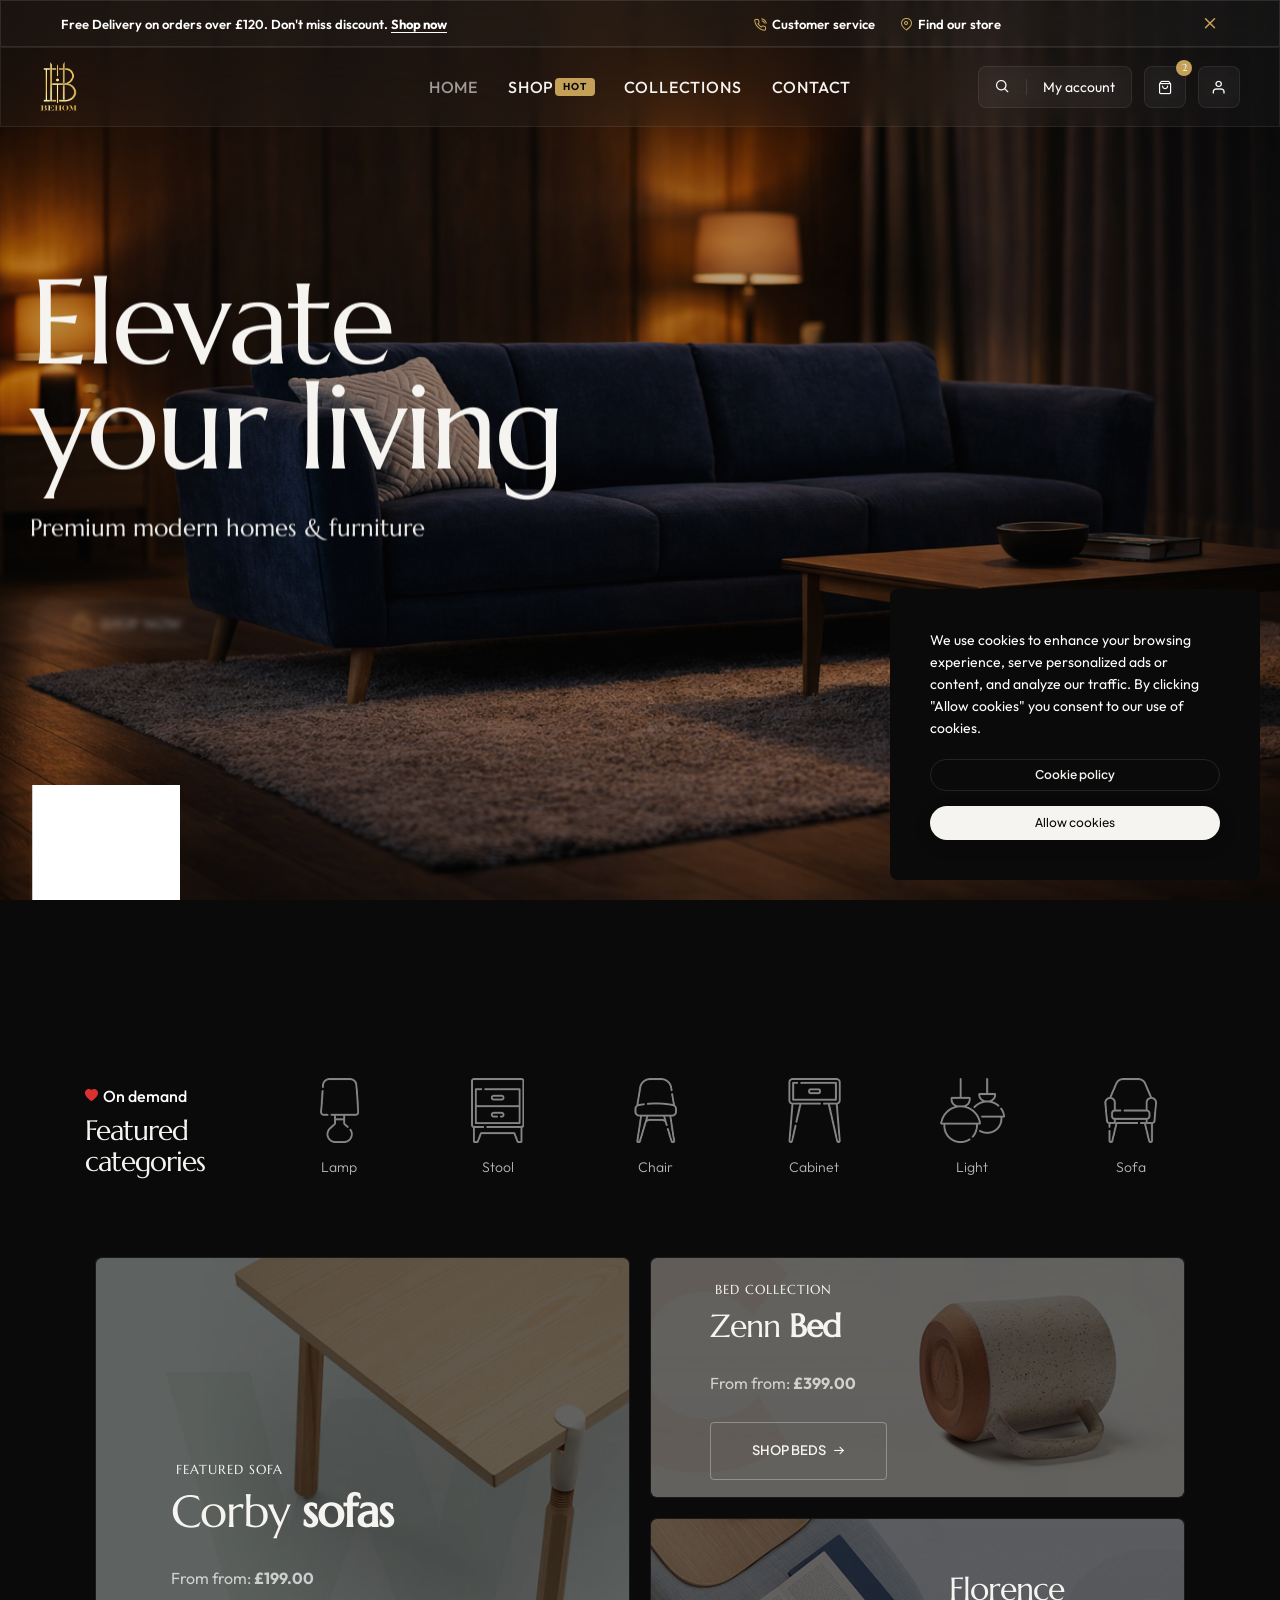
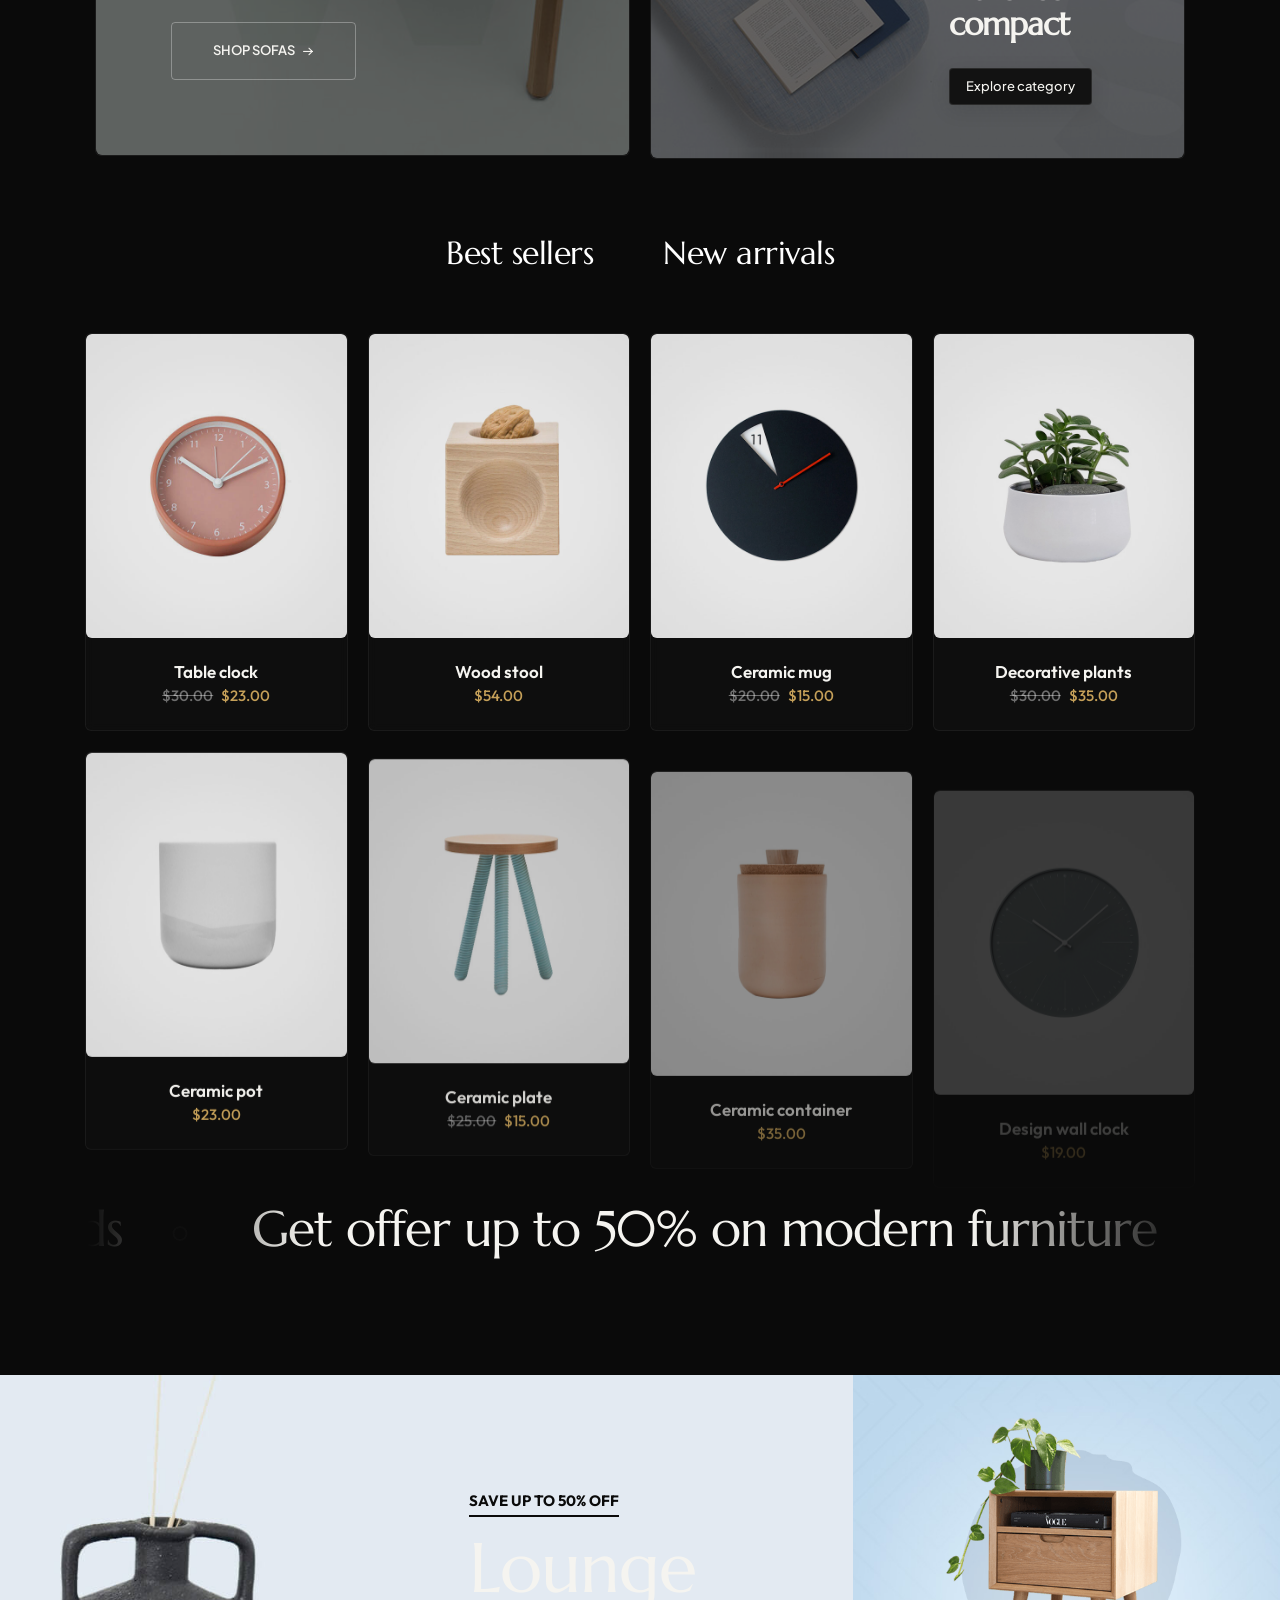
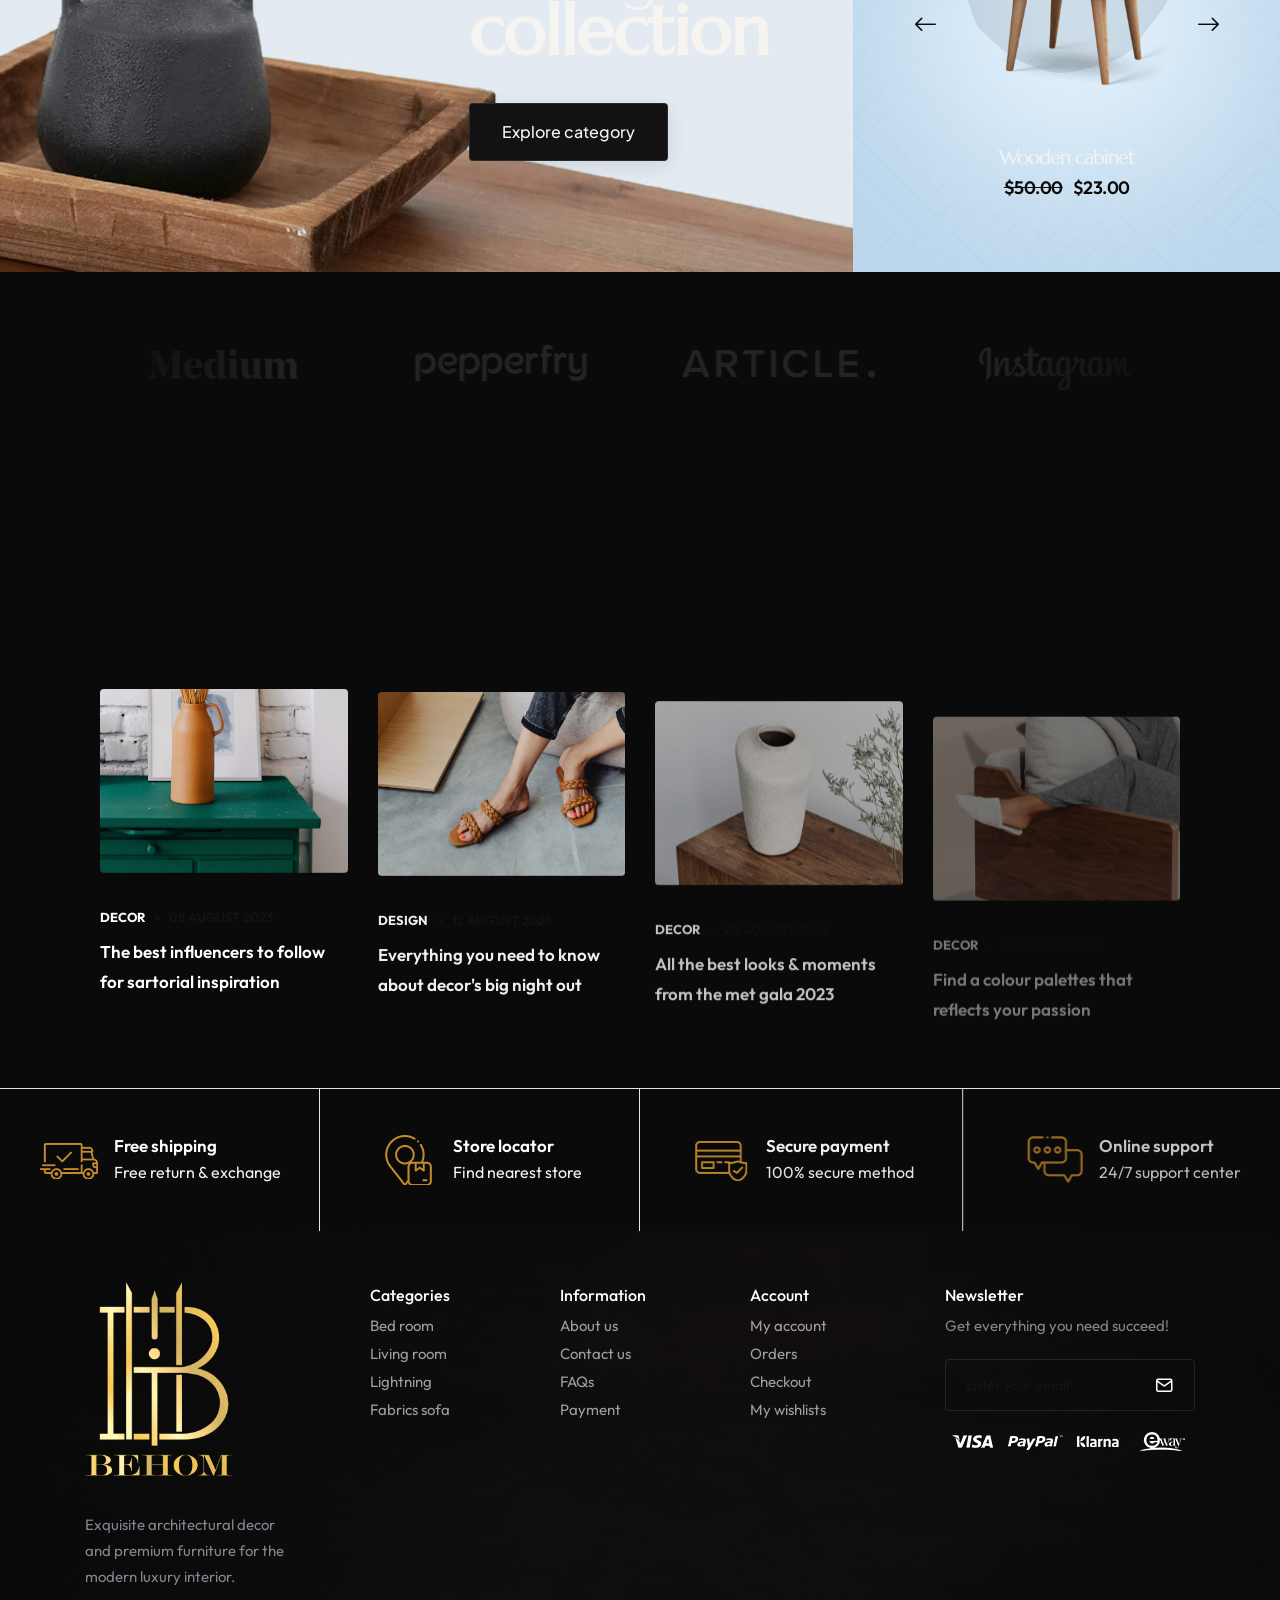
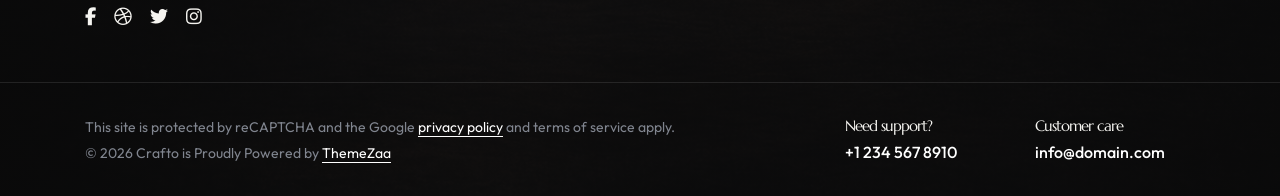
==== commit 8f7d2e5f: "changed" ====
--- a/index.html
+++ b/index.html
@@ -94,28 +94,6 @@
 
                     <div class="col-12 col-xl-6 col-lg-8 order-3 order-lg-2 menu-order position-static">
                         <div class="collapse navbar-collapse justify-content-center" id="navbarNav">
-                            <!-- Mobile Navigation Header -->
-                            <div class="mobile-nav-header d-lg-none">
-                                <div class="mobile-logo">
-                                    <a href="index.html">
-                                        <img src="images/new/logo/Behome%20Final%20.png" alt="Behome Logo">
-                                    </a>
-                                </div>
-                                <div class="mobile-icons">
-                                    <a href="demo-decor-store-cart.html" class="icon-box position-relative">
-                                        <i class="feather icon-feather-shopping-bag"></i>
-                                        <span
-                                            class="cart-count alt-font bg-base-color text-white d-flex align-items-center justify-content-center rounded-circle position-absolute"
-                                            style="width: 14px; height: 14px; font-size: 9px; top: -4px; right: -4px; font-weight: 700;">2</span>
-                                    </a>
-                                    <a href="demo-decor-store-account.html" class="icon-box">
-                                        <i class="feather icon-feather-user"></i>
-                                    </a>
-                                    <div class="close-button" data-bs-toggle="collapse" data-bs-target="#navbarNav">
-                                        <i class="feather icon-feather-x"></i>
-                                    </div>
-                                </div>
-                            </div>
                             <ul class="navbar-nav">
                                 <li class="nav-item"><a href="index.html" class="nav-link text-white-hover">Home</a>
                                 </li>
@@ -319,7 +297,7 @@
                         class="col-7 col-xl-3 col-lg-2 order-2 order-lg-3 ms-auto d-flex justify-content-end align-items-center">
                         <div class="d-flex align-items-center" style="gap: 12px;">
                             <!-- Search and Account List -->
-                            <div class="position-relative d-flex align-items-center glass-effect px-3 d-none d-lg-flex"
+                            <div class="position-relative d-flex align-items-center glass-effect px-3 d-none d-sm-flex"
                                 style="background: rgba(255,255,255,0.03); border: 1px solid rgba(255,255,255,0.08); border-radius: 8px; height: 42px;">
                                 <a href="javascript:void(0)"
                                     class="search-form-icon header-search-form text-white fs-15"><i
@@ -2102,15 +2080,22 @@
                 <div class="row align-items-center justify-content-center">
                     <div
                         class="col-xl-8 last-paragraph-no-margin text-center text-xl-start lg-mt-20px order-3 order-xl-1">
-                        <p class="fs-14 w-90 xl-w-100">&copy; 2026 Behome. All rights reserved.</p>
+                        <p class="fs-14 mb-0 w-90 xl-w-100">This site is protected by reCAPTCHA and the Google <a
+                                href="demo-decor-store-shop.html" class="text-white text-decoration-line-bottom">privacy
+                                policy</a> and terms of service apply.</p>
+                        <p class="fs-14 w-90 xl-w-100">&copy; 2026 Crafto is Proudly Powered by <a
+                                href="https://www.themezaa.com/" target="_blank"
+                                class="text-white text-decoration-line-bottom">ThemeZaa</a></p>
                     </div>
                     <div class="col-6 col-xl-2 col-md-3 col-sm-5 text-center text-xl-start order-1 order-xl-2">
                         <span class="lh-26 alt-font d-block">Need support?</span>
-                        <a href="tel:911234567890" class="fs-16 text-white fw-500">+91 12345 67890</a>
+                        <a href="tel:12345678910" class="fs-16 text-white fw-500">+1 234 567 8910</a>
                     </div>
                     <div class="col-6 col-xl-2 col-md-3 col-sm-5 text-center text-xl-start order-2 order-xl-3">
                         <span class="lh-26 alt-font d-block">Customer care</span>
-                        <a href="mailto:info@dummy.com" class="fs-16 text-white fw-500">info@dummy.com</a>
+                        <a href="cdn-cgi/l/email-protection.html#d8b1b6beb798bcb7b5b9b1b6f6bbb7b5"
+                            class="fs-16 text-white fw-500"><span class="__cf_email__"
+                                data-cfemail="d6bfb8b0b996b2b9bbb7bfb8f8b5b9bb">[email&#160;protected]</span></a>
                     </div>
                 </div>
             </div>
--- a/css/responsive.min.css
+++ b/css/responsive.min.css
@@ -1,2 +1,28256 @@
-@media (min-width:1400px){.container,.container-lg,.container-md,.container-sm,.container-xl,.container-xxl{max-width:1220px}}@media (min-width:992px){.row.g-lg-0{margin-right:0;margin-left:0}.row.g-lg-0>*{padding-right:0;padding-left:0}}@media (max-width:1600px){section{padding-top:90px;padding-bottom:90px}section.big-section{padding-top:120px;padding-bottom:120px}section.extra-big-section{padding-top:160px;padding-bottom:160px}.xxl-fs-100{font-size:6.25rem;line-height:6.25rem}.xxl-fs-110{font-size:6.875rem;line-height:6.875rem}.xxl-fs-120{font-size:7.5rem;line-height:7.5rem}.xxl-fs-130{font-size:8.125rem;line-height:8.125rem}.xxl-fs-140{font-size:8.75rem;line-height:8.75rem}.xxl-fs-150{font-size:9.375rem;line-height:9.375rem}.xxl-fs-160{font-size:10rem;line-height:10rem}.xxl-fs-170{font-size:10.625rem;line-height:10.625rem}.xxl-fs-180{font-size:11.25rem;line-height:11.25rem}.xxl-fs-190{font-size:11.875rem;line-height:11.875rem}.xxl-fs-200{font-size:12.5rem;line-height:12.5rem}.xxl-fs-250{font-size:15.625rem;line-height:15.625rem}.xxl-fs-275{font-size:17.188rem;line-height:17.188rem}.xxl-fs-300{font-size:18.75rem;line-height:18.75rem}.xxl-w-100{width:100%!important}.xxl-outside-box-right-7{margin-right:-7vw}.xxl-outside-box-right-20{margin-right:-20vw}.xxl-outside-box-right-40{margin-right:-40vw}.xxl-outside-box-left-40{margin-left:-40vw}}@media (max-width:1399px){.xl-fs-0{font-size:0}.xl-fs-10{font-size:10px}.xl-fs-11{font-size:11px}.xl-fs-12{font-size:12px}.xl-fs-13{font-size:13px}.xl-fs-14{font-size:14px}.xl-fs-15{font-size:15px}.xl-fs-16{font-size:16px}.xl-fs-17{font-size:17px}.xl-fs-18{font-size:18px}.xl-fs-19{font-size:19px}.xl-fs-20{font-size:20px}.xl-fs-22{font-size:22px}.xl-fs-24{font-size:24px;line-height:32px}.xl-fs-26{font-size:26px;line-height:38px}.xl-fs-28{font-size:1.75rem;line-height:2.6rem}.xl-fs-30{font-size:1.875rem;line-height:2.8rem}.xl-fs-32{font-size:2rem;line-height:2.5rem}.xl-fs-40{font-size:2.5rem;line-height:2.5rem}.xl-fs-45{font-size:2.813rem;line-height:3rem}.xl-fs-50{font-size:3.125rem;line-height:3.25rem}.xl-fs-55{font-size:3.438rem;line-height:3.5rem}.xl-fs-60{font-size:3.75rem;line-height:3.75rem}.xl-fs-65{font-size:4.063rem;line-height:4.688rem}.xl-fs-70{font-size:4.375rem;line-height:4.375rem}.xl-fs-75{font-size:4.668rem;line-height:4.668rem}.xl-fs-80{font-size:5rem;line-height:5rem}.xl-fs-85{font-size:5.313rem;line-height:5.313rem}.xl-fs-90{font-size:5.625rem;line-height:5.625rem}.xl-fs-95{font-size:5.938rem;line-height:5.938rem}.xl-fs-100{font-size:6.25rem;line-height:6.25rem}.xl-fs-110{font-size:6.875rem;line-height:6.875rem}.xl-fs-120{font-size:7.5rem;line-height:7.5rem}.xl-fs-130{font-size:8.125rem;line-height:8.125rem}.xl-fs-140{font-size:8.75rem;line-height:8.75rem}.xl-fs-150{font-size:9.375rem;line-height:9.375rem}.xl-fs-160{font-size:10rem;line-height:10rem}.xl-fs-170{font-size:10.625rem;line-height:10.625rem}.xl-fs-180{font-size:11.25rem;line-height:11.25rem}.xl-fs-190{font-size:11.875rem;line-height:11.875rem}.xl-fs-200{font-size:12.5rem;line-height:12.5rem}.xl-fs-250{font-size:15.625rem;line-height:15.625rem}.xl-fs-275{font-size:17.188rem;line-height:17.188rem}.xl-fs-300{font-size:18.75rem;line-height:18.75rem}.xl-lh-20{line-height:20px}.xl-lh-22{line-height:22px}.xl-lh-24{line-height:24px}.xl-lh-26{line-height:26px}.xl-lh-28{line-height:28px}.xl-lh-30{line-height:30px}.xl-lh-32{line-height:2rem}.xl-lh-34{line-height:2.125rem}.xl-lh-36{line-height:2.25rem}.xl-lh-38{line-height:2.375rem}.xl-lh-40{line-height:2.5rem}.xl-lh-42{line-height:2.625rem}.xl-lh-44{line-height:2.75rem}.xl-lh-46{line-height:2.875rem}.xl-lh-48{line-height:3rem}.xl-lh-50{line-height:3.125rem}.xl-lh-55{line-height:3.438rem}.xl-lh-60{line-height:3.75rem}.xl-lh-65{line-height:4.063rem}.xl-lh-70{line-height:4.375rem}.xl-lh-75{line-height:4.688rem}.xl-lh-80{line-height:5rem}.xl-lh-85{line-height:5.313rem}.xl-lh-90{line-height:5.625rem}.xl-lh-95{line-height:5.938rem}.xl-lh-100{line-height:6.25rem}.xl-lh-normal{line-height:normal}.xl-lh-initial{line-height:initial}.xl-w-220px{width:220px!important}.xl-w-230px{width:230px!important}.xl-w-40{width:40%!important}.xl-w-45{width:45%!important}.xl-w-50{width:50%!important}.xl-w-55{width:55%!important}.xl-w-60{width:60%!important}.xl-w-65{width:65%!important}.xl-w-70{width:70%!important}.xl-w-75{width:75%!important}.xl-w-80{width:80%!important}.xl-w-85{width:85%!important}.xl-w-90{width:90%!important}.xl-w-95{width:95%!important}.xl-w-100{width:100%!important}.xl-w-auto{width:auto!important}.xl-h-300px{height:300px!important}.xl-h-350px{height:350px!important}.xl-h-400px{height:400px!important}.xl-h-450px{height:450px!important}.xl-h-auto{height:auto!important}.xl-h-100{height:100%!important}.xl-border{border:1px solid}.xl-border-top{border-top:1px solid}.xl-border-bottom{border-bottom:1px solid}.xl-border-start{border-left:1px solid}.xl-border-end{border-right:1px solid}.xl-border-top-0{border-top:0!important}.xl-border-bottom-0{border-bottom:0!important}.xl-border-end-0{border-right:0!important}.xl-border-start-0{border-left:0!important}.xl-ls-minus-05px{letter-spacing:-.5px!important}.xl-ls-minus-1px{letter-spacing:-1px!important}.xl-ls-minus-2px{letter-spacing:-2px!important}.xl-ls-minus-3px{letter-spacing:-3px!important}.xl-ls-minus-4px{letter-spacing:-4px!important}.xl-position-relative{position:relative!important}.xl-position-absolute{position:absolute!important}.xl-position-inherit{position:inherit!important}.xl-position-initial{position:initial!important}.xl-outside-box-left-10{margin-left:-10vw}.xl-outside-box-left-15{margin-left:-15vw}.xl-outside-box-left-20{margin-left:-20vw}.xl-outside-box-left-30{margin-left:-30vw}.xl-outside-box-right-5{margin-right:-5vw}.xl-outside-box-right-10{margin-right:-10vw}.xl-outside-box-right-15{margin-right:-15vw}.xl-outside-box-right-20{margin-right:-20vw}.xl-outside-box-right-25{margin-right:-25vw}.xl-outside-box-right-30{margin-right:-30vw}.theme-demos .demos-wrapper .demos-wrapper-inner{padding-left:0;padding-right:0}}@media (max-width:1199px){.lg-fs-0{font-size:0}.lg-fs-10{font-size:10px}.lg-fs-11{font-size:11px}.lg-fs-12{font-size:12px}.lg-fs-13{font-size:13px}.lg-fs-14{font-size:14px}.lg-fs-15{font-size:15px}.lg-fs-16{font-size:16px}.lg-fs-17{font-size:17px}.lg-fs-18{font-size:18px}.lg-fs-19{font-size:19px}.lg-fs-20{font-size:20px}.lg-fs-22{font-size:22px}.lg-fs-24{font-size:24px;line-height:32px}.lg-fs-26{font-size:26px;line-height:38px}.lg-fs-28{font-size:1.75rem;line-height:2.6rem}.lg-fs-30{font-size:1.875rem;line-height:2.8rem}.lg-fs-32{font-size:2rem;line-height:2.5rem}.lg-fs-40{font-size:2.5rem;line-height:2.5rem}.lg-fs-45{font-size:2.813rem;line-height:3rem}.lg-fs-50{font-size:3.125rem;line-height:3.25rem}.lg-fs-55{font-size:3.438rem;line-height:3.5rem}.lg-fs-60{font-size:3.75rem;line-height:3.75rem}.lg-fs-65{font-size:4.063rem;line-height:4.688rem}.lg-fs-70{font-size:4.375rem;line-height:4.375rem}.lg-fs-75{font-size:4.668rem;line-height:4.668rem}.lg-fs-80{font-size:5rem;line-height:5rem}.lg-fs-85{font-size:5.313rem;line-height:5.313rem}.lg-fs-90{font-size:5.625rem;line-height:5.625rem}.lg-fs-95{font-size:5.938rem;line-height:5.938rem}.lg-fs-100{font-size:6.25rem;line-height:6.25rem}.lg-fs-110{font-size:6.875rem;line-height:6.875rem}.lg-fs-120{font-size:7.5rem;line-height:7.5rem}.lg-fs-130{font-size:8.125rem;line-height:8.125rem}.lg-fs-140{font-size:8.75rem;line-height:8.75rem}.lg-fs-150{font-size:9.375rem;line-height:9.375rem}.lg-fs-160{font-size:10rem;line-height:10rem}.lg-fs-170{font-size:10.625rem;line-height:10.625rem}.lg-fs-180{font-size:11.25rem;line-height:11.25rem}.lg-fs-190{font-size:11.875rem;line-height:11.875rem}.lg-fs-200{font-size:12.5rem;line-height:12.5rem}.lg-fs-250{font-size:15.625rem;line-height:15.625rem}.lg-fs-275{font-size:17.188rem;line-height:17.188rem}.lg-fs-300{font-size:18.75rem;line-height:18.75rem}.lg-lh-20{line-height:20px}.lg-lh-22{line-height:22px}.lg-lh-24{line-height:24px}.lg-lh-26{line-height:26px}.lg-lh-28{line-height:28px}.lg-lh-30{line-height:30px}.lg-lh-32{line-height:2rem}.lg-lh-34{line-height:2.125rem}.lg-lh-36{line-height:2.25rem}.lg-lh-38{line-height:2.375rem}.lg-lh-40{line-height:2.5rem}.lg-lh-42{line-height:2.625rem}.lg-lh-44{line-height:2.75rem}.lg-lh-46{line-height:2.875rem}.lg-lh-48{line-height:3rem}.lg-lh-50{line-height:3.125rem}.lg-lh-55{line-height:3.438rem}.lg-lh-60{line-height:3.75rem}.lg-lh-65{line-height:4.063rem}.lg-lh-70{line-height:4.375rem}.lg-lh-75{line-height:4.688rem}.lg-lh-80{line-height:5rem}.lg-lh-85{line-height:5.313rem}.lg-lh-90{line-height:5.625rem}.lg-lh-95{line-height:5.938rem}.lg-lh-100{line-height:6.25rem}.lg-lh-normal{line-height:normal}.lg-lh-initial{line-height:initial}}@media (max-width:991px){html{font-size:14px}section{padding-top:75px;padding-bottom:75px}section.half-section{padding-top:50px;padding-bottom:50px}section.big-section{padding-top:95px;padding-bottom:95px}section.extra-big-section{padding-top:110px;padding-bottom:110px}.row.md-gutter-very-small{margin-left:-5px;margin-right:-5px}.row.md-gutter-very-small>*{padding-right:5px;padding-left:5px}.row.md-gutter-small{margin-left:-10px;margin-right:-10px}.row.md-gutter-small>*{padding-right:10px;padding-left:10px}.md-fs-0{font-size:0}.md-fs-10{font-size:10px}.md-fs-11{font-size:11px}.md-fs-12{font-size:12px}.md-fs-13{font-size:13px}.md-fs-14{font-size:14px}.md-fs-15{font-size:15px}.md-fs-16{font-size:16px}.md-fs-17{font-size:17px}.md-fs-18{font-size:18px}.md-fs-19{font-size:19px}.md-fs-20{font-size:20px}.md-fs-22{font-size:22px}.md-fs-24{font-size:24px;line-height:32px}.md-fs-26{font-size:26px;line-height:38px}.md-fs-28{font-size:1.75rem;line-height:2.6rem}.md-fs-30{font-size:1.875rem;line-height:2.8rem}.md-fs-32{font-size:2rem;line-height:2.5rem}.md-fs-40{font-size:2.5rem;line-height:2.5rem}.md-fs-45{font-size:2.813rem;line-height:3rem}.md-fs-50{font-size:3.125rem;line-height:3.25rem}.md-fs-55{font-size:3.438rem;line-height:3.5rem}.md-fs-60{font-size:3.75rem;line-height:3.75rem}.md-fs-65{font-size:4.063rem;line-height:4.688rem}.md-fs-70{font-size:4.375rem;line-height:4.375rem}.md-fs-75{font-size:4.668rem;line-height:4.668rem}.md-fs-80{font-size:5rem;line-height:5rem}.md-fs-85{font-size:5.313rem;line-height:5.313rem}.md-fs-90{font-size:5.625rem;line-height:5.625rem}.md-fs-95{font-size:5.938rem;line-height:5.938rem}.md-fs-100{font-size:6.25rem;line-height:6.25rem}.md-fs-110{font-size:6.875rem;line-height:6.875rem}.md-fs-120{font-size:7.5rem;line-height:7.5rem}.md-fs-130{font-size:8.125rem;line-height:8.125rem}.md-fs-140{font-size:8.75rem;line-height:8.75rem}.md-fs-150{font-size:9.375rem;line-height:9.375rem}.md-fs-160{font-size:10rem;line-height:10rem}.md-fs-170{font-size:10.625rem;line-height:10.625rem}.md-fs-180{font-size:11.25rem;line-height:11.25rem}.md-fs-190{font-size:11.875rem;line-height:11.875rem}.md-fs-200{font-size:12.5rem;line-height:12.5rem}.md-fs-250{font-size:15.625rem;line-height:15.625rem}.md-fs-275{font-size:17.188rem;line-height:17.188rem}.md-fs-300{font-size:18.75rem;line-height:18.75rem}.md-lh-20{line-height:20px}.md-lh-22{line-height:22px}.md-lh-24{line-height:24px}.md-lh-26{line-height:26px}.md-lh-28{line-height:28px}.md-lh-30{line-height:30px}.md-lh-32{line-height:2rem}.md-lh-34{line-height:2.125rem}.md-lh-36{line-height:2.25rem}.md-lh-38{line-height:2.375rem}.md-lh-40{line-height:2.5rem}.md-lh-42{line-height:2.625rem}.md-lh-44{line-height:2.75rem}.md-lh-46{line-height:2.875rem}.md-lh-48{line-height:3rem}.md-lh-50{line-height:3.125rem}.md-lh-55{line-height:3.438rem}.md-lh-60{line-height:3.75rem}.md-lh-65{line-height:4.063rem}.md-lh-70{line-height:4.375rem}.md-lh-75{line-height:4.688rem}.md-lh-80{line-height:5rem}.md-lh-85{line-height:5.313rem}.md-lh-90{line-height:5.625rem}.md-lh-95{line-height:5.938rem}.md-lh-100{line-height:6.25rem}.md-lh-normal{line-height:normal}.md-lh-initial{line-height:initial}}@media (max-width:767px){html{font-size:12px}section{padding-top:50px;padding-bottom:50px}section.half-section{padding-top:40px;padding-bottom:40px}section.big-section,section.extra-big-section{padding-top:50px;padding-bottom:50px}.row.sm-gutter-very-small{margin-left:-5px;margin-right:-5px}.row.sm-gutter-very-small>*{padding-right:5px;padding-left:5px}.row.sm-gutter-small{margin-left:-10px;margin-right:-10px}.row.sm-gutter-small>*{padding-right:10px;padding-left:10px}h1,h2,h3,h4,h5,h6{margin-bottom:25px}.sm-fs-0{font-size:0}.sm-fs-10{font-size:10px}.sm-fs-11{font-size:11px}.sm-fs-12{font-size:12px}.sm-fs-13{font-size:13px}.sm-fs-14{font-size:14px}.sm-fs-15{font-size:15px}.sm-fs-16{font-size:16px}.sm-fs-17{font-size:17px}.sm-fs-18{font-size:18px}.sm-fs-19{font-size:19px}.sm-fs-20{font-size:20px}.sm-fs-22{font-size:22px}.sm-fs-24{font-size:24px;line-height:32px}.sm-fs-26{font-size:26px;line-height:38px}.sm-fs-28{font-size:1.75rem;line-height:2.6rem}.sm-fs-30{font-size:1.875rem;line-height:2.8rem}.sm-fs-32{font-size:2rem;line-height:2.5rem}.sm-fs-40{font-size:2.5rem;line-height:2.5rem}.sm-fs-45{font-size:2.813rem;line-height:2.813rem}.sm-fs-50{font-size:3.125rem;line-height:3.125rem}.sm-fs-55{font-size:3.438rem;line-height:3.438rem}.sm-fs-60{font-size:3.75rem;line-height:3.75rem}.sm-fs-65{font-size:4.063rem;line-height:4.063rem}.sm-fs-70{font-size:4.375rem;line-height:4.375rem}.sm-fs-75{font-size:4.668rem;line-height:4.668rem}.sm-fs-80{font-size:5rem;line-height:5rem}.sm-fs-85{font-size:5.313rem;line-height:5.313rem}.sm-fs-90{font-size:5.625rem;line-height:5.625rem}.sm-fs-95{font-size:5.938rem;line-height:5.938rem}.sm-fs-100{font-size:6.25rem;line-height:6.25rem}.sm-fs-110{font-size:6.875rem;line-height:6.875rem}.sm-fs-120{font-size:7.5rem;line-height:7.5rem}.sm-fs-130{font-size:8.125rem;line-height:8.125rem}.sm-fs-140{font-size:8.75rem;line-height:8.75rem}.sm-fs-150{font-size:9.375rem;line-height:9.375rem}.sm-fs-160{font-size:10rem;line-height:10rem}.sm-fs-170{font-size:10.625rem;line-height:10.625rem}.sm-fs-180{font-size:11.25rem;line-height:11.25rem}.sm-fs-190{font-size:11.875rem;line-height:11.875rem}.sm-fs-200{font-size:12.5rem;line-height:12.5rem}.sm-fs-250{font-size:15.625rem;line-height:15.625rem}.sm-fs-275{font-size:17.188rem;line-height:17.188rem}.sm-fs-300{font-size:18.75rem;line-height:18.75rem}.sm-lh-20{line-height:20px}.sm-lh-22{line-height:22px}.sm-lh-24{line-height:24px}.sm-lh-26{line-height:26px}.sm-lh-28{line-height:28px}.sm-lh-30{line-height:30px}.sm-lh-32{line-height:2rem}.sm-lh-34{line-height:2.125rem}.sm-lh-36{line-height:2.25rem}.sm-lh-38{line-height:2.375rem}.sm-lh-40{line-height:2.5rem}.sm-lh-42{line-height:2.625rem}.sm-lh-44{line-height:2.75rem}.sm-lh-46{line-height:2.875rem}.sm-lh-48{line-height:3rem}.sm-lh-50{line-height:3.125rem}.sm-lh-55{line-height:3.438rem}.sm-lh-60{line-height:3.75rem}.sm-lh-65{line-height:4.063rem}.sm-lh-70{line-height:4.375rem}.sm-lh-75{line-height:4.688rem}.sm-lh-80{line-height:5rem}.sm-lh-85{line-height:5.313rem}.sm-lh-90{line-height:5.625rem}.sm-lh-95{line-height:5.938rem}.sm-lh-100{line-height:6.25rem}.sm-lh-normal{line-height:normal}.sm-lh-initial{line-height:initial}}@media (max-width:575px){.xs-fs-0{font-size:0}.xs-fs-10{font-size:10px}.xs-fs-11{font-size:11px}.xs-fs-12{font-size:12px}.xs-fs-13{font-size:13px}.xs-fs-14{font-size:14px}.xs-fs-15{font-size:15px}.xs-fs-16{font-size:16px}.xs-fs-17{font-size:17px}.xs-fs-18{font-size:18px}.xs-fs-19{font-size:19px}.xs-fs-20{font-size:20px}.xs-fs-22{font-size:22px}.xs-fs-24{font-size:24px;line-height:32px}.xs-fs-26{font-size:26px;line-height:38px}.xs-fs-28{font-size:1.75rem;line-height:2.6rem}.xs-fs-30{font-size:1.875rem;line-height:2.8rem}.xs-fs-32{font-size:2rem;line-height:2.5rem}.xs-fs-40{font-size:2.5rem;line-height:2.5rem}.xs-fs-45{font-size:2.813rem;line-height:3rem}.xs-fs-50{font-size:3.125rem;line-height:3.125rem}.xs-fs-55{font-size:3.438rem;line-height:3.438rem}.xs-fs-60{font-size:3.75rem;line-height:3.75rem}.xs-fs-65{font-size:4.063rem;line-height:4.688rem}.xs-fs-70{font-size:4.375rem;line-height:4.375rem}.xs-fs-75{font-size:4.668rem;line-height:4.668rem}.xs-fs-80{font-size:5rem;line-height:5rem}.xs-fs-85{font-size:5.313rem;line-height:5.313rem}.xs-fs-90{font-size:5.625rem;line-height:5.625rem}.xs-fs-95{font-size:5.938rem;line-height:5.938rem}.xs-fs-100{font-size:6.25rem;line-height:6.25rem}.xs-fs-110{font-size:6.875rem;line-height:6.875rem}.xs-fs-120{font-size:7.5rem;line-height:7.5rem}.xs-fs-130{font-size:8.125rem;line-height:8.125rem}.xs-fs-140{font-size:8.75rem;line-height:8.75rem}.xs-fs-150{font-size:9.375rem;line-height:9.375rem}.xs-fs-160{font-size:10rem;line-height:10rem}.xs-fs-170{font-size:10.625rem;line-height:10.625rem}.xs-fs-180{font-size:11.25rem;line-height:11.25rem}.xs-fs-190{font-size:11.875rem;line-height:11.875rem}.xs-fs-200{font-size:12.5rem;line-height:12.5rem}.xs-fs-250{font-size:15.625rem;line-height:15.625rem}.xs-fs-275{font-size:17.188rem;line-height:17.188rem}.xs-fs-300{font-size:18.75rem;line-height:18.75rem}.xs-lh-20{line-height:20px}.xs-lh-22{line-height:22px}.xs-lh-24{line-height:24px}.xs-lh-26{line-height:26px}.xs-lh-28{line-height:28px}.xs-lh-30{line-height:30px}.xs-lh-32{line-height:2rem}.xs-lh-34{line-height:2.125rem}.xs-lh-36{line-height:2.25rem}.xs-lh-38{line-height:2.375rem}.xs-lh-40{line-height:2.5rem}.xs-lh-42{line-height:2.625rem}.xs-lh-44{line-height:2.75rem}.xs-lh-46{line-height:2.875rem}.xs-lh-48{line-height:3rem}.xs-lh-50{line-height:3.125rem}.xs-lh-55{line-height:3.438rem}.xs-lh-60{line-height:3.75rem}.xs-lh-65{line-height:4.063rem}.xs-lh-70{line-height:4.375rem}.xs-lh-75{line-height:4.688rem}.xs-lh-80{line-height:5rem}.xs-lh-85{line-height:5.313rem}.xs-lh-90{line-height:5.625rem}.xs-lh-95{line-height:5.938rem}.xs-lh-100{line-height:6.25rem}.xs-lh-normal{line-height:normal}.xs-lh-initial{line-height:initial}}@media (max-width:1199px){.one-fifth-screen{height:750px!important}.lg-w-10px{width:10px!important}.lg-w-15px{width:15px!important}.lg-w-20px{width:20px!important}.lg-w-25px{width:25px!important}.lg-w-30px{width:30px!important}.lg-w-35px{width:35px!important}.lg-w-40px{width:40px!important}.lg-w-45px{width:45px!important}.lg-w-50px{width:50px!important}.lg-w-55px{width:55px!important}.lg-w-60px{width:60px!important}.lg-w-65px{width:65px!important}.lg-w-70px{width:70px!important}.lg-w-75px{width:75px!important}.lg-w-80px{width:80px!important}.lg-w-85px{width:85px!important}.lg-w-90px{width:90px!important}.lg-w-95px{width:95px!important}.lg-w-100px{width:100px!important}.lg-w-110px{width:110px!important}.lg-w-120px{width:120px!important}.lg-w-130px{width:130px!important}.lg-w-140px{width:140px!important}.lg-w-150px{width:150px!important}.lg-w-160px{width:160px!important}.lg-w-170px{width:170px!important}.lg-w-180px{width:180px!important}.lg-w-190px{width:190px!important}.lg-w-200px{width:200px!important}.lg-w-250px{width:250px!important}.lg-w-300px{width:300px!important}.lg-w-350px{width:350px!important}.lg-w-400px{width:400px!important}.lg-w-450px{width:450px!important}.lg-w-500px{width:500px!important}.lg-w-550px{width:550px!important}.lg-w-600px{width:600px!important}.lg-w-650px{width:650px!important}.lg-w-700px{width:700px!important}.lg-w-750px{width:750px!important}.lg-w-800px{width:800px!important}.lg-w-850px{width:850px!important}.lg-w-900px{width:900px!important}.lg-w-950px{width:950px!important}.lg-w-1000px{width:1000px!important}.lg-w-10{width:10%!important}.lg-w-15{width:15%!important}.lg-w-20{width:20%!important}.lg-w-25{width:25%!important}.lg-w-30{width:30%!important}.lg-w-35{width:35%!important}.lg-w-40{width:40%!important}.lg-w-45{width:45%!important}.lg-w-50{width:50%!important}.lg-w-55{width:55%!important}.lg-w-60{width:60%!important}.lg-w-65{width:65%!important}.lg-w-70{width:70%!important}.lg-w-75{width:75%!important}.lg-w-80{width:80%!important}.lg-w-85{width:85%!important}.lg-w-90{width:90%!important}.lg-w-95{width:95%!important}.lg-w-100{width:100%!important}.lg-w-auto{width:auto!important}.lg-h-10px{height:10px!important}.lg-h-15px{height:15px!important}.lg-h-20px{height:20px!important}.lg-h-25px{height:25px!important}.lg-h-30px{height:30px!important}.lg-h-35px{height:35px!important}.lg-h-40px{height:40px!important}.lg-h-45px{height:45px!important}.lg-h-50px{height:50px!important}.lg-h-55px{height:55px!important}.lg-h-60px{height:60px!important}.lg-h-65px{height:65px!important}.lg-h-70px{height:70px!important}.lg-h-75px{height:75px!important}.lg-h-80px{height:80px!important}.lg-h-85px{height:85px!important}.lg-h-90px{height:90px!important}.lg-h-95px{height:95px!important}.lg-h-100px{height:100px!important}.lg-h-110px{height:110px!important}.lg-h-120px{height:120px!important}.lg-h-130px{height:130px!important}.lg-h-140px{height:140px!important}.lg-h-150px{height:150px!important}.lg-h-160px{height:160px!important}.lg-h-170px{height:170px!important}.lg-h-180px{height:180px!important}.lg-h-190px{height:190px!important}.lg-h-200px{height:200px!important}.lg-h-250px{height:250px!important}.lg-h-300px{height:300px!important}.lg-h-350px{height:350px!important}.lg-h-400px{height:400px!important}.lg-h-450px{height:450px!important}.lg-h-500px{height:500px!important}.lg-h-550px{height:550px!important}.lg-h-600px{height:600px!important}.lg-h-650px{height:650px!important}.lg-h-700px{height:700px!important}.lg-h-750px{height:750px!important}.lg-h-800px{height:800px!important}.lg-h-850px{height:850px!important}.lg-h-auto{height:auto!important}.lg-h-100{height:100%!important}.lg-ls-0px{letter-spacing:0!important}.lg-ls-minus-05px{letter-spacing:-.5px!important}.lg-ls-minus-1px{letter-spacing:-1px!important}.lg-ls-minus-2px{letter-spacing:-2px!important}.lg-ls-minus-3px{letter-spacing:-3px!important}.lg-ls-minus-4px{letter-spacing:-4px!important}.lg-ls-minus-5px{letter-spacing:-5px!important}.lg-border{border:1px solid}.lg-border-top{border-top:1px solid}.lg-border-bottom{border-bottom:1px solid}.lg-border-start{border-left:1px solid}.lg-border-end{border-right:1px solid}.lg-border-top-0{border-top:0!important}.lg-border-bottom-0{border-bottom:0!important}.lg-border-end-0{border-right:0!important}.lg-border-start-0{border-left:0!important}.lg-no-border-radius{border-radius:0!important}.lg-position-relative{position:relative!important}.lg-position-absolute{position:absolute!important}.lg-position-inherit{position:inherit!important}.lg-position-initial{position:initial!important}.lg-slider-shadow-none{mask-image:none!important;-webkit-mask-image:none!important}.lg-background-image-none{background-image:none!important}.outside-box-top-15{margin-top:-8vw}.lg-outside-box-left-0{margin-left:0}.lg-outside-box-left-2{margin-left:-2vw}.lg-outside-box-left-5{margin-left:-5vw}.lg-outside-box-left-10{margin-left:-10vw}.lg-outside-box-left-20{margin-left:-20vw}.lg-outside-box-left-30{margin-left:-30vw}.lg-outside-box-left-40{margin-left:-40vw}.lg-outside-box-left-50{margin-left:-50vw}.lg-outside-box-right-0{margin-right:0}.lg-outside-box-right-2{margin-right:-2vw}.lg-outside-box-right-5{margin-right:-5vw}.lg-outside-box-right-7{margin-right:-7vw}.lg-outside-box-right-10{margin-right:-10vw}.lg-outside-box-right-20{margin-right:-20vw}.lg-outside-box-right-30{margin-right:-30vw}.lg-outside-box-right-40{margin-right:-40vw}.lg-outside-box-right-50{margin-right:-50vw}.lg-outside-box-right-60{margin-right:-60vw}.lg-outside-box-right-65{margin-right:-65vw}.lg-transform-none{transform:none!important}[data-parallax-liquid] .liquid-parallax{top:0}.swiper-number-pagination-style-02 .swiper-number{right:0;left:0;width:100%;text-align:center;top:inherit;transform:translate3d(0,0,0);bottom:50px}.swiper-number-pagination-style-02 .swiper-number .swiper-pagination-bullet{margin:0 10px!important;display:inline-block}.slider-navigation-style-03{left:-15px}.slider-navigation-style-03.swiper-button-next{right:-15px}.stack-box{height:auto}.stack-box .stack-box-contain{height:auto;position:relative}.stack-box .stack-item{height:auto;position:relative;display:block}.stack-box .stack-item .stack-item-wrapper{position:relative;display:flex;align-items:center;height:auto}.transform-3d{transform:translate3d(0,0,100px)}.lg-no-parallax [data-swiper-parallax]{transform:none!important}.theme-demos{display:none!important}}@media (max-width:991px){.md-extra-small-screen{height:300px!important}.md-small-screen{height:400px!important}.md-one-half-screen{height:600px!important}.md-one-third-screen{height:700px!important}.md-one-fourth-screen{height:800px!important}.md-one-fifth-screen{height:900px!important}.one-third-screen{height:550px!important}.one-fourth-screen{height:650px!important}.md-w-5px{width:5px!important}.md-w-10px{width:10px!important}.md-w-15px{width:15px!important}.md-w-20px{width:20px!important}.md-w-25px{width:25px!important}.md-w-30px{width:30px!important}.md-w-35px{width:35px!important}.md-w-40px{width:40px!important}.md-w-45px{width:45px!important}.md-w-50px{width:50px!important}.md-w-55px{width:55px!important}.md-w-60px{width:60px!important}.md-w-65px{width:65px!important}.md-w-70px{width:70px!important}.md-w-75px{width:75px!important}.md-w-80px{width:80px!important}.md-w-85px{width:85px!important}.md-w-90px{width:90px!important}.md-w-95px{width:95px!important}.md-w-100px{width:100px!important}.md-w-110px{width:110px!important}.md-w-120px{width:120px!important}.md-w-130px{width:130px!important}.md-w-140px{width:140px!important}.md-w-150px{width:150px!important}.md-w-160px{width:160px!important}.md-w-170px{width:170px!important}.md-w-180px{width:180px!important}.md-w-190px{width:190px!important}.md-w-200px{width:200px!important}.md-w-210px{width:210px!important}.md-w-220px{width:220px!important}.md-w-230px{width:230px!important}.md-w-240px{width:240px!important}.md-w-250px{width:250px!important}.md-w-260px{width:260px!important}.md-w-270px{width:270px!important}.md-w-280px{width:280px!important}.md-w-290px{width:290px!important}.md-w-300px{width:300px!important}.md-w-350px{width:350px!important}.md-w-400px{width:400px!important}.md-w-450px{width:450px!important}.md-w-500px{width:500px!important}.md-w-550px{width:550px!important}.md-w-600px{width:600px!important}.md-w-650px{width:650px!important}.md-w-700px{width:700px!important}.md-w-750px{width:750px!important}.md-w-800px{width:800px!important}.md-w-850px{width:850px!important}.md-w-900px{width:900px!important}.md-w-950px{width:950px!important}.md-w-1000px{width:1000px!important}.md-w-10{width:10%!important}.md-w-15{width:15%!important}.md-w-20{width:20%!important}.md-w-25{width:25%!important}.md-w-30{width:30%!important}.md-w-35{width:35%!important}.md-w-40{width:40%!important}.md-w-45{width:45%!important}.md-w-50{width:50%!important}.md-w-55{width:55%!important}.md-w-60{width:60%!important}.md-w-65{width:65%!important}.md-w-70{width:70%!important}.md-w-75{width:75%!important}.md-w-80{width:80%!important}.md-w-85{width:85%!important}.md-w-90{width:90%!important}.md-w-95{width:95%!important}.md-w-100{width:100%!important}.md-w-auto{width:auto!important}.md-h-1px{height:1px!important}.md-h-5px{height:5px!important}.md-h-10px{height:10px!important}.md-h-15px{height:15px!important}.md-h-20px{height:20px!important}.md-h-25px{height:25px!important}.md-h-30px{height:30px!important}.md-h-35px{height:35px!important}.md-h-40px{height:40px!important}.md-h-42px{height:42px!important}.md-h-45px{height:45px!important}.md-h-50px{height:50px!important}.md-h-55px{height:55px!important}.md-h-60px{height:60px!important}.md-h-65px{height:65px!important}.md-h-70px{height:70px!important}.md-h-75px{height:75px!important}.md-h-80px{height:80px!important}.md-h-85px{height:85px!important}.md-h-90px{height:90px!important}.md-h-95px{height:95px!important}.md-h-100px{height:100px!important}.md-h-110px{height:110px!important}.md-h-120px{height:120px!important}.md-h-130px{height:130px!important}.md-h-140px{height:140px!important}.md-h-150px{height:150px!important}.md-h-160px{height:160px!important}.md-h-170px{height:170px!important}.md-h-180px{height:180px!important}.md-h-190px{height:190px!important}.md-h-200px{height:200px!important}.md-h-250px{height:250px!important}.md-h-300px{height:300px!important}.md-h-350px{height:350px!important}.md-h-400px{height:400px!important}.md-h-450px{height:450px!important}.md-h-500px{height:500px!important}.md-h-550px{height:550px!important}.md-h-600px{height:600px!important}.md-h-650px{height:650px!important}.md-h-700px{height:700px!important}.md-h-750px{height:750px!important}.md-h-800px{height:800px!important}.md-h-850px{height:850px!important}.md-h-auto{height:auto!important}.md-h-100{height:100%!important}.md-ls-05px{letter-spacing:.5px!important}.md-ls-0px{letter-spacing:0!important}.md-ls-minus-05px{letter-spacing:-.5px!important}.md-ls-minus-1px{letter-spacing:-1px!important}.md-ls-minus-2px{letter-spacing:-2px!important}.md-ls-minus-3px{letter-spacing:-3px!important}.md-ls-minus-4px{letter-spacing:-4px!important}.md-ls-minus-5px{letter-spacing:-5px!important}.md-border{border:1px solid}.md-border-top{border-top:1px solid}.md-border-bottom{border-bottom:1px solid}.md-border-start{border-left:1px solid}.md-border-end{border-right:1px solid}.md-border-top-0{border-top:0!important}.md-border-bottom-0{border-bottom:0!important}.md-border-end-0{border-right:0!important}.md-border-start-0{border-left:0!important}.outside-box-top-15{margin-top:-8vw}.md-outside-box-left-2{margin-left:-2vw}.md-outside-box-left-5{margin-left:-5vw}.md-outside-box-left-7{margin-left:-7vw}.md-outside-box-left-8{margin-left:-8vw}.md-outside-box-left-10{margin-left:-10vw}.md-outside-box-left-15{margin-left:-15vw}.md-outside-box-left-20{margin-left:-20vw}.md-outside-box-left-25{margin-left:-25vw}.md-outside-box-left-30{margin-left:-30vw}.md-outside-box-left-35{margin-left:-35vw}.md-outside-box-left-40{margin-left:-40vw}.md-outside-box-left-50{margin-left:-50vw}.md-outside-box-left-60{margin-left:-60vw}.md-outside-box-left-65{margin-left:-65vw}.md-outside-box-right-2{margin-right:-2vw}.md-outside-box-right-5{margin-right:-5vw}.md-outside-box-right-7{margin-right:-7vw}.md-outside-box-right-10{margin-right:-10vw}.md-outside-box-right-15{margin-right:-15vw}.md-outside-box-right-20{margin-right:-20vw}.md-outside-box-right-25{margin-right:-25vw}.md-outside-box-right-30{margin-right:-30vw}.md-outside-box-right-35{margin-right:-35vw}.md-outside-box-right-40{margin-right:-40vw}.md-outside-box-right-50{margin-right:-50vw}.md-outside-box-right-60{margin-right:-60vw}.md-outside-box-right-65{margin-right:-65vw}.md-border-radius-0px{border-radius:0!important}.md-border-radius-6px{border-radius:6px!important}.md-background-image-none{background-image:none!important}.md-background-position-left-center{background-position:left center!important}.md-outside-box-right-0{margin-right:0}.md-outside-box-left-0{margin-left:0}.md-transform-none{transform:none!important}.md-position-relative{position:relative!important}.md-position-absolute{position:absolute!important}.md-position-inherit{position:inherit!important}.md-position-initial{position:initial!important}.md-top-auto{top:auto}.md-slider-shadow-none{mask-image:none!important;-webkit-mask-image:none!important}.slider-navigation-style-01{left:30px}.slider-navigation-style-01.swiper-button-next{right:30px}.slider-navigation-style-05{left:-15%}.slider-navigation-style-05.swiper-button-next{right:-15%}.swiper-number-pagination-style-01 .swiper-number{bottom:30px}.swiper-number-pagination-progress-vertical .swiper-pagination-wrapper{right:0;top:inherit;transform:none;z-index:99;bottom:20px;left:0}.swiper-number-pagination-progress-vertical .swiper-pagination-wrapper .swiper-progress{height:2px;width:var(--swiper-progress,0)}.swiper-number-pagination-progress-vertical .swiper-pagination-wrapper .pagination-progress-vertical{transform:none;writing-mode:inherit}.swiper-number-pagination-progress-vertical .swiper-pagination-wrapper .pagination-progress-vertical .swiper-pagination-progress{width:200px;height:2px}.swiper-number-pagination-progress-vertical .swiper-pagination-wrapper .number-prev{margin:0 15px 0 0}.swiper-number-pagination-progress-vertical .swiper-pagination-wrapper .number-next{margin:0 0 0 15px}.swiper-horizontal>.swiper-pagination-bullets{bottom:28px}.md-absolute-middle-center{left:50%;right:auto;top:50%;position:absolute;-webkit-transform:translate(-50%,-50%);transform:translate(-50%,-50%)}.slider-navigation-style-06{left:30px}.slider-navigation-style-06.swiper-button-next,.swiper-number-pagination-style-02 .swiper-number{right:30px}.slider-navigation-style-07{-webkit-transform:translateX(-190px);transform:translateX(-190px)}.slider-navigation-style-07.swiper-button-next{-webkit-transform:translate(-190px,-100%);transform:translate(-190px,-100%)}.md-no-parallax [data-swiper-parallax]{transform:none!important}.md-text-white-space-nowrap{white-space:nowrap}.md-text-white-space-normal{white-space:normal}.md-icon-extra-double-large{font-size:80px}.md-icon-double-large{font-size:60px}.md-icon-extra-large{font-size:50px}.md-icon-large{font-size:42px}.md-icon-medium{font-size:34px}.md-icon-very-medium{font-size:28px}.md-icon-extra-medium{font-size:24px}.md-vertical-align-top{vertical-align:top}.swiper-button-prev.slider-custom-text-prev{padding-right:30px}.swiper-button-next.slider-custom-text-next{padding-left:30px}.looping-wrapper .el{height:18vh;margin-top:-20vh}.stack-card .stack-item{position:relative;padding-top:0!important;top:0!important}.stack-card .stack-card-item{transform:scale(1)!important}}@media (max-width:767px){.sm-extra-small-screen{height:300px!important}.sm-small-screen{height:400px!important}.sm-one-half-screen{height:600px!important}.sm-one-third-screen{height:700px!important}.sm-one-fourth-screen{height:800px!important}.sm-one-fifth-screen{height:900px!important}.small-screen{height:300px!important}.extra-small-screen{height:250px!important}.one-third-screen{height:450px!important}.one-fourth-screen{height:500px!important}.one-fifth-screen{height:650px!important}.sm-w-5px{width:5px!important}.sm-w-10px{width:10px!important}.sm-w-15px{width:15px!important}.sm-w-20px{width:20px!important}.sm-w-25px{width:25px!important}.sm-w-30px{width:30px!important}.sm-w-35px{width:35px!important}.sm-w-40px{width:40px!important}.sm-w-45px{width:45px!important}.sm-w-50px{width:50px!important}.sm-w-55px{width:55px!important}.sm-w-60px{width:60px!important}.sm-w-65px{width:65px!important}.sm-w-70px{width:70px!important}.sm-w-75px{width:75px!important}.sm-w-80px{width:80px!important}.sm-w-85px{width:85px!important}.sm-w-90px{width:90px!important}.sm-w-95px{width:95px!important}.sm-w-100px{width:100px!important}.sm-w-110px{width:110px!important}.sm-w-120px{width:120px!important}.sm-w-130px{width:130px!important}.sm-w-140px{width:140px!important}.sm-w-150px{width:150px!important}.sm-w-160px{width:160px!important}.sm-w-170px{width:170px!important}.sm-w-180px{width:180px!important}.sm-w-190px{width:190px!important}.sm-w-200px{width:200px!important}.sm-w-210px{width:210px!important}.sm-w-220px{width:220px!important}.sm-w-230px{width:230px!important}.sm-w-240px{width:240px!important}.sm-w-250px{width:250px!important}.sm-w-260px{width:260px!important}.sm-w-270px{width:270px!important}.sm-w-280px{width:280px!important}.sm-w-290px{width:290px!important}.sm-w-300px{width:300px!important}.sm-w-350px{width:350px!important}.sm-w-400px{width:400px!important}.sm-w-450px{width:450px!important}.sm-w-500px{width:500px!important}.sm-w-550px{width:550px!important}.sm-w-600px{width:600px!important}.sm-w-650px{width:650px!important}.sm-w-700px{width:700px!important}.sm-w-750px{width:750px!important}.sm-w-800px{width:800px!important}.sm-w-850px{width:850px!important}.sm-w-900px{width:900px!important}.sm-w-950px{width:950px!important}.sm-w-1000px{width:1000px!important}.sm-w-10{width:10%!important}.sm-w-15{width:15%!important}.sm-w-20{width:20%!important}.sm-w-25{width:25%!important}.sm-w-30{width:30%!important}.sm-w-35{width:35%!important}.sm-w-40{width:40%!important}.sm-w-45{width:45%!important}.sm-w-50{width:50%!important}.sm-w-55{width:55%!important}.sm-w-60{width:60%!important}.sm-w-65{width:65%!important}.sm-w-70{width:70%!important}.sm-w-75{width:75%!important}.sm-w-80{width:80%!important}.sm-w-85{width:85%!important}.sm-w-90{width:90%!important}.sm-w-95{width:95%!important}.sm-w-100{width:100%!important}.sm-w-auto{width:auto!important}.sm-h-5px{height:5px!important}.sm-h-6px{height:6px!important}.sm-h-7px{height:7px!important}.sm-h-8px{height:8px!important}.sm-h-9px{height:9px!important}.sm-h-10px{height:10px!important}.sm-h-15px{height:15px!important}.sm-h-20px{height:20px!important}.sm-h-25px{height:25px!important}.sm-h-30px{height:30px!important}.sm-h-35px{height:35px!important}.sm-h-40px{height:40px!important}.sm-h-42px{height:42px!important}.sm-h-45px{height:45px!important}.sm-h-50px{height:50px!important}.sm-h-55px{height:55px!important}.sm-h-60px{height:60px!important}.sm-h-65px{height:65px!important}.sm-h-70px{height:70px!important}.sm-h-75px{height:75px!important}.sm-h-80px{height:80px!important}.sm-h-85px{height:85px!important}.sm-h-90px{height:90px!important}.sm-h-95px{height:95px!important}.sm-h-100px{height:100px!important}.sm-h-110px{height:110px!important}.sm-h-120px{height:120px!important}.sm-h-130px{height:130px!important}.sm-h-140px{height:140px!important}.sm-h-150px{height:150px!important}.sm-h-160px{height:160px!important}.sm-h-170px{height:170px!important}.sm-h-180px{height:180px!important}.sm-h-190px{height:190px!important}.sm-h-200px{height:200px!important}.sm-h-250px{height:250px!important}.sm-h-300px{height:300px!important}.sm-h-350px{height:350px!important}.sm-h-400px{height:400px!important}.sm-h-450px{height:450px!important}.sm-h-500px{height:500px!important}.sm-h-550px{height:550px!important}.sm-h-600px{height:600px!important}.sm-h-650px{height:650px!important}.sm-h-700px{height:700px!important}.sm-h-750px{height:750px!important}.sm-h-800px{height:800px!important}.sm-h-850px{height:850px!important}.sm-h-auto{height:auto!important}.sm-h-100{height:100%!important}.sm-border{border:1px solid}.sm-border-top{border-top:1px solid}.sm-border-bottom{border-bottom:1px solid}.sm-border-start{border-left:1px solid}.sm-border-end{border-right:1px solid}.sm-border-top-0{border-top:0!important}.sm-border-bottom-0{border-bottom:0!important}.sm-border-end-0{border-right:0!important}.sm-border-start-0{border-left:0!important}.sm-ls-05px{letter-spacing:.5px!important}.sm-ls-0px{letter-spacing:0!important}.sm-ls-1px{letter-spacing:1px!important}.sm-ls-2px{letter-spacing:2px!important}.sm-ls-3px{letter-spacing:3px!important}.sm-ls-4px{letter-spacing:4px!important}.sm-ls-5px{letter-spacing:5px!important}.sm-ls-minus-05px{letter-spacing:-.5px!important}.sm-ls-minus-1px{letter-spacing:-1px!important}.sm-ls-minus-2px{letter-spacing:-2px!important}.sm-ls-minus-3px{letter-spacing:-3px!important}.sm-ls-minus-4px{letter-spacing:-4px!important}.sm-ls-minus-5px{letter-spacing:-5px!important}.sm-border-radius-0px{border-radius:0!important}.sm-border-radius-6px{border-radius:6px!important}.sm-position-relative{position:relative!important}.sm-position-absolute{position:absolute!important}.sm-position-inherit{position:inherit!important}.sm-position-initial{position:initial!important}.sm-slider-shadow-none{mask-image:none!important;-webkit-mask-image:none!important}.slider-navigation-style-01{left:15px}.slider-navigation-style-01.swiper-button-next{right:15px}.slider-navigation-style-03{left:25px}.slider-navigation-style-03.swiper-button-next{right:25px}.slider-navigation-style-05{left:25px}.slider-navigation-style-05.swiper-button-next{right:25px}.slider-navigation-style-06{left:15px}.slider-navigation-style-06.swiper-button-next{right:15px}.slider-navigation-style-07{left:0;bottom:initial;top:50%;width:50px;height:50px;-webkit-transform:translateX(0);transform:translateX(0)}.slider-navigation-style-07.swiper-button-next{bottom:initial;right:0;left:initial;-webkit-transform:translate(0,-100%);transform:translate(0,-100%)}.sm-background-image-none{background-image:none!important}.sm-background-position-left-center{background-position:left center!important}.sm-outside-box-left-2{margin-left:-2vw}.sm-outside-box-left-5{margin-left:-5vw}.sm-outside-box-left-7{margin-left:-7vw}.sm-outside-box-left-8{margin-left:-8vw}.sm-outside-box-left-10{margin-left:-10vw}.sm-outside-box-left-15{margin-left:-15vw}.sm-outside-box-left-20{margin-left:-20vw}.sm-outside-box-left-25{margin-left:-25vw}.sm-outside-box-left-30{margin-left:-30vw}.sm-outside-box-left-35{margin-left:-35vw}.sm-outside-box-left-40{margin-left:-40vw}.sm-outside-box-left-50{margin-left:-50vw}.sm-outside-box-left-60{margin-left:-60vw}.sm-outside-box-left-65{margin-left:-65vw}.sm-outside-box-right-2{margin-right:-2vw}.sm-outside-box-right-5{margin-right:-5vw}.sm-outside-box-right-7{margin-right:-7vw}.sm-outside-box-right-10{margin-right:-10vw}.sm-outside-box-right-15{margin-right:-15vw}.sm-outside-box-right-20{margin-right:-20vw}.sm-outside-box-right-25{margin-right:-25vw}.sm-outside-box-right-30{margin-right:-30vw}.sm-outside-box-right-35{margin-right:-35vw}.sm-outside-box-right-40{margin-right:-40vw}.sm-outside-box-right-50{margin-right:-50vw}.sm-outside-box-right-60{margin-right:-60vw}.sm-outside-box-right-65{margin-right:-65vw}.sm-outside-box-right-0{margin-right:0}.sm-outside-box-left-0{margin-left:0}.sm-outside-box-top-0{margin-top:0}.sm-transform-none{transform:none!important}.video-icon-extra-large .video-icon{width:100px;height:100px;font-size:28px}.video-icon-extra-large .video-icon .video-icon-sonar .video-icon-sonar-bfr{width:150px;height:150px}.video-icon-extra-large .video-icon .video-icon-sonar .video-icon-sonar-afr{width:120px;height:120px}.swiper-number-pagination-style-02 .swiper-number{right:15px}.sm-no-parallax [data-swiper-parallax]{transform:none!important}.slider-navigation-style-07{-webkit-transform:translateY(-100%);transform:translateY(-100%)}.sm-text-white-space-nowrap{white-space:nowrap}.sm-text-white-space-normal{white-space:normal}.sm-icon-extra-double-large{font-size:80px}.sm-icon-double-large{font-size:60px}.sm-icon-extra-large{font-size:50px}.sm-icon-large{font-size:42px}.sm-icon-medium{font-size:34px}.sm-icon-very-medium{font-size:28px}.sm-icon-extra-medium{font-size:24px}.sm-vertical-align-top{vertical-align:top}.sm-vertical-title-inherit .title{-webkit-transform:rotate(0);transform:rotate(0);writing-mode:inherit}.sm-feather-shadow-none{mask-image:none;-webkit-mask-image:none}.looping-wrapper .el{height:145px;margin-top:-145px}.cookie-message{right:15px;max-width:330px}.marquee-rotate-down{transform:none;margin-bottom:0}.marquee-rotate-up{transform:none}}@media (max-width:575px){.xs-extra-small-screen{height:300px!important}.xs-small-screen{height:400px!important}.xs-one-half-screen{height:600px!important}.xs-one-third-screen{height:700px!important}.xs-one-fourth-screen{height:800px!important}.xs-one-fifth-screen{height:900px!important}.xs-w-5px{width:5px!important}.xs-w-10px{width:10px!important}.xs-w-15px{width:15px!important}.xs-w-20px{width:20px!important}.xs-w-25px{width:25px!important}.xs-w-30px{width:30px!important}.xs-w-35px{width:35px!important}.xs-w-40px{width:40px!important}.xs-w-45px{width:45px!important}.xs-w-50px{width:50px!important}.xs-w-55px{width:55px!important}.xs-w-60px{width:60px!important}.xs-w-65px{width:65px!important}.xs-w-70px{width:70px!important}.xs-w-75px{width:75px!important}.xs-w-80px{width:80px!important}.xs-w-85px{width:85px!important}.xs-w-90px{width:90px!important}.xs-w-95px{width:95px!important}.xs-w-100px{width:100px!important}.xs-w-110px{width:110px!important}.xs-w-120px{width:120px!important}.xs-w-130px{width:130px!important}.xs-w-140px{width:140px!important}.xs-w-150px{width:150px!important}.xs-w-160px{width:160px!important}.xs-w-170px{width:170px!important}.xs-w-180px{width:180px!important}.xs-w-190px{width:190px!important}.xs-w-200px{width:200px!important}.xs-w-210px{width:210px!important}.xs-w-220px{width:220px!important}.xs-w-230px{width:230px!important}.xs-w-240px{width:240px!important}.xs-w-250px{width:250px!important}.xs-w-260px{width:260px!important}.xs-w-270px{width:270px!important}.xs-w-280px{width:280px!important}.xs-w-290px{width:290px!important}.xs-w-300px{width:300px!important}.xs-w-350px{width:350px!important}.xs-w-400px{width:400px!important}.xs-w-450px{width:450px!important}.xs-w-500px{width:500px!important}.xs-w-550px{width:550px!important}.xs-w-600px{width:600px!important}.xs-w-650px{width:650px!important}.xs-w-700px{width:700px!important}.xs-w-750px{width:750px!important}.xs-w-800px{width:800px!important}.xs-w-850px{width:850px!important}.xs-w-900px{width:900px!important}.xs-w-950px{width:950px!important}.xs-w-1000px{width:1000px!important}.xs-w-10{width:10%!important}.xs-w-15{width:15%!important}.xs-w-20{width:20%!important}.xs-w-25{width:25%!important}.xs-w-30{width:30%!important}.xs-w-35{width:35%!important}.xs-w-40{width:40%!important}.xs-w-45{width:45%!important}.xs-w-50{width:50%!important}.xs-w-55{width:55%!important}.xs-w-60{width:60%!important}.xs-w-65{width:65%!important}.xs-w-70{width:70%!important}.xs-w-75{width:75%!important}.xs-w-80{width:80%!important}.xs-w-85{width:85%!important}.xs-w-90{width:90%!important}.xs-w-95{width:95%!important}.xs-w-100{width:100%!important}.xs-w-auto{width:auto!important}.xs-h-1px{height:1px!important}.xs-h-2px{height:2px!important}.xs-h-3px{height:3px!important}.xs-h-4px{height:4px!important}.xs-h-5px{height:5px!important}.xs-h-6px{height:6px!important}.xs-h-7px{height:7px!important}.xs-h-8px{height:8px!important}.xs-h-9px{height:9px!important}.xs-h-10px{height:10px!important}.xs-h-15px{height:15px!important}.xs-h-20px{height:20px!important}.xs-h-25px{height:25px!important}.xs-h-30px{height:30px!important}.xs-h-35px{height:35px!important}.xs-h-40px{height:40px!important}.xs-h-42px{height:42px!important}.xs-h-45px{height:45px!important}.xs-h-50px{height:50px!important}.xs-h-55px{height:55px!important}.xs-h-60px{height:60px!important}.xs-h-65px{height:65px!important}.xs-h-70px{height:70px!important}.xs-h-75px{height:75px!important}.xs-h-80px{height:80px!important}.xs-h-85px{height:85px!important}.xs-h-90px{height:90px!important}.xs-h-95px{height:95px!important}.xs-h-100px{height:100px!important}.xs-h-110px{height:110px!important}.xs-h-120px{height:120px!important}.xs-h-130px{height:130px!important}.xs-h-140px{height:140px!important}.xs-h-150px{height:150px!important}.xs-h-160px{height:160px!important}.xs-h-170px{height:170px!important}.xs-h-180px{height:180px!important}.xs-h-190px{height:190px!important}.xs-h-200px{height:200px!important}.xs-h-250px{height:250px!important}.xs-h-300px{height:300px!important}.xs-h-350px{height:350px!important}.xs-h-400px{height:400px!important}.xs-h-450px{height:450px!important}.xs-h-480px{height:480px!important}.xs-h-500px{height:500px!important}.xs-h-550px{height:550px!important}.xs-h-600px{height:600px!important}.xs-h-650px{height:650px!important}.xs-h-700px{height:700px!important}.xs-h-750px{height:750px!important}.xs-h-800px{height:800px!important}.xs-h-850px{height:850px!important}.xs-h-auto{height:auto!important}.xs-h-100{height:100%!important}.xs-ls-05px{letter-spacing:.5px!important}.xs-ls-0px{letter-spacing:0!important}.xs-ls-1px{letter-spacing:1px!important}.xs-ls-2px{letter-spacing:2px!important}.xs-ls-3px{letter-spacing:3px!important}.xs-ls-4px{letter-spacing:4px!important}.xs-ls-5px{letter-spacing:5px!important}.xs-ls-6px{letter-spacing:6px!important}.xs-ls-7px{letter-spacing:7px!important}.xs-ls-8px{letter-spacing:8px!important}.xs-ls-9px{letter-spacing:9px!important}.xs-ls-10px{letter-spacing:10px!important}.xs-ls-minus-05px{letter-spacing:-.5px!important}.xs-ls-minus-1px{letter-spacing:-1px!important}.xs-ls-minus-2px{letter-spacing:-2px!important}.xs-ls-minus-3px{letter-spacing:-3px!important}.xs-ls-minus-4px{letter-spacing:-4px!important}.xs-ls-minus-5px{letter-spacing:-5px!important}.xs-ls-minus-6px{letter-spacing:-6px!important}.xs-ls-minus-7px{letter-spacing:-7px!important}.xs-ls-minus-8px{letter-spacing:-8px!important}.xs-ls-minus-9px{letter-spacing:-9px!important}.xs-ls-minus-10px{letter-spacing:-10px!important}.xs-border{border:1px solid}.xs-border-top{border-top:1px solid}.xs-border-bottom{border-bottom:1px solid}.xs-border-start{border-left:1px solid}.xs-border-end{border-right:1px solid}.xs-border-top-0{border-top:0!important}.xs-border-bottom-0{border-bottom:0!important}.xs-border-end-0{border-right:0!important}.xs-border-start-0{border-left:0!important}.xs-border-radius-0{border-radius:0!important}.xs-position-relative{position:relative!important}.xs-position-absolute{position:absolute!important}.xs-position-inherit{position:inherit!important}.xs-position-initial{position:initial!important}.xs-background-image-none{background-image:none!important}.xs-background-position-left-center{background-position:left center!important}.xs-outside-box-right-0{margin-right:0}.xs-outside-box-left-0{margin-left:0}.xs-outside-box-top-0{margin-top:0}.xs-transform-none{transform:none!important}.xs-slider-shadow-none{mask-image:none!important;-webkit-mask-image:none!important}.slider-custom-image .slider-custom-image-pagination .swiper-pagination-bullet{width:70px;height:70px;margin:0 10px!important}.swiper-number-pagination-style-02 .swiper-number{bottom:25px}.swiper-number-pagination-style-02 .swiper-number .swiper-pagination-bullet{margin:0 5px!important}.xs-text-white-space-nowrap{white-space:nowrap}.xs-text-white-space-normal{white-space:normal}.xs-icon-extra-double-large{font-size:80px}.xs-icon-double-large{font-size:60px}.xs-icon-extra-large{font-size:50px}.xs-icon-large{font-size:42px}.xs-icon-medium{font-size:34px}.xs-icon-very-medium{font-size:28px}.xs-icon-extra-medium{font-size:24px}.xs-vertical-align-top{vertical-align:top}.xs-border-radius-0px{border-radius:0!important}.xs-border-radius-30px{border-radius:30px!important}.xs-no-border-radius{border-radius:0!important}.xs-vertical-title-inherit .title{-webkit-transform:rotate(0);transform:rotate(0);writing-mode:inherit}.looping-wrapper .el{height:105px;margin-top:-105px}}@media (max-width:1600px){.xxl-p-5px{padding:5px!important}.xxl-p-10px{padding:10px!important}.xxl-p-15px{padding:15px!important}.xxl-p-20px{padding:20px!important}.xxl-p-25px{padding:25px!important}.xxl-p-30px{padding:30px!important}.xxl-p-35px{padding:35px!important}.xxl-p-40px{padding:40px!important}.xxl-p-45px{padding:45px!important}.xxl-p-50px{padding:50px!important}.xxl-p-55px{padding:55px!important}.xxl-p-60px{padding:60px!important}.xxl-p-65px{padding:65px!important}.xxl-p-70px{padding:70px!important}.xxl-p-1{padding:1%!important}.xxl-p-2{padding:2%!important}.xxl-p-3{padding:3%!important}.xxl-p-4{padding:4%!important}.xxl-p-5{padding:5%!important}.xxl-p-6{padding:6%!important}.xxl-p-7{padding:7%!important}.xxl-p-8{padding:8%!important}.xxl-p-9{padding:9%!important}.xxl-p-10{padding:10%!important}.xxl-p-11{padding:11%!important}.xxl-p-12{padding:12%!important}.xxl-p-13{padding:13%!important}.xxl-p-14{padding:14%!important}.xxl-p-15{padding:15%!important}.xxl-p-16{padding:16%!important}.xxl-p-17{padding:17%!important}.xxl-p-18{padding:18%!important}.xxl-p-19{padding:19%!important}.xxl-p-20{padding:20%!important}.xxl-p-21{padding:21%!important}.xxl-p-22{padding:22%!important}.xxl-p-23{padding:23%!important}.xxl-p-24{padding:24%!important}.xxl-p-25{padding:25%!important}.xxl-p-26{padding:26%!important}.xxl-p-27{padding:27%!important}.xxl-p-28{padding:28%!important}.xxl-p-29{padding:29%!important}.xxl-p-30{padding:30%!important}.xxl-pt-5px{padding-top:5px!important}.xxl-pt-10px{padding-top:10px!important}.xxl-pt-15px{padding-top:15px!important}.xxl-pt-20px{padding-top:20px!important}.xxl-pt-25px{padding-top:25px!important}.xxl-pt-30px{padding-top:30px!important}.xxl-pt-35px{padding-top:35px!important}.xxl-pt-40px{padding-top:40px!important}.xxl-pt-45px{padding-top:45px!important}.xxl-pt-50px{padding-top:50px!important}.xxl-pt-55px{padding-top:55px!important}.xxl-pt-60px{padding-top:60px!important}.xxl-pt-65px{padding-top:65px!important}.xxl-pt-70px{padding-top:70px!important}.xxl-pt-1{padding-top:1%!important}.xxl-pt-2{padding-top:2%!important}.xxl-pt-3{padding-top:3%!important}.xxl-pt-4{padding-top:4%!important}.xxl-pt-5{padding-top:5%!important}.xxl-pt-6{padding-top:6%!important}.xxl-pt-7{padding-top:7%!important}.xxl-pt-8{padding-top:8%!important}.xxl-pt-9{padding-top:9%!important}.xxl-pt-10{padding-top:10%!important}.xxl-pt-11{padding-top:11%!important}.xxl-pt-12{padding-top:12%!important}.xxl-pt-13{padding-top:13%!important}.xxl-pt-14{padding-top:14%!important}.xxl-pt-15{padding-top:15%!important}.xxl-pt-16{padding-top:16%!important}.xxl-pt-17{padding-top:17%!important}.xxl-pt-18{padding-top:18%!important}.xxl-pt-19{padding-top:19%!important}.xxl-pt-20{padding-top:20%!important}.xxl-pt-21{padding-top:21%!important}.xxl-pt-22{padding-top:22%!important}.xxl-pt-23{padding-top:23%!important}.xxl-pt-24{padding-top:24%!important}.xxl-pt-25{padding-top:25%!important}.xxl-pt-26{padding-top:26%!important}.xxl-pt-27{padding-top:27%!important}.xxl-pt-28{padding-top:28%!important}.xxl-pt-29{padding-top:29%!important}.xxl-pt-30{padding-top:30%!important}.xxl-pe-5px{padding-right:5px!important}.xxl-pe-10px{padding-right:10px!important}.xxl-pe-15px{padding-right:15px!important}.xxl-pe-20px{padding-right:20px!important}.xxl-pe-25px{padding-right:25px!important}.xxl-pe-30px{padding-right:30px!important}.xxl-pe-35px{padding-right:35px!important}.xxl-pe-40px{padding-right:40px!important}.xxl-pe-45px{padding-right:45px!important}.xxl-pe-50px{padding-right:50px!important}.xxl-pe-55px{padding-right:55px!important}.xxl-pe-60px{padding-right:60px!important}.xxl-pe-65px{padding-right:65px!important}.xxl-pe-70px{padding-right:70px!important}.xxl-pe-1{padding-right:1%!important}.xxl-pe-2{padding-right:2%!important}.xxl-pe-3{padding-right:3%!important}.xxl-pe-4{padding-right:4%!important}.xxl-pe-5{padding-right:5%!important}.xxl-pe-6{padding-right:6%!important}.xxl-pe-7{padding-right:7%!important}.xxl-pe-8{padding-right:8%!important}.xxl-pe-9{padding-right:9%!important}.xxl-pe-10{padding-right:10%!important}.xxl-pe-11{padding-right:11%!important}.xxl-pe-12{padding-right:12%!important}.xxl-pe-13{padding-right:13%!important}.xxl-pe-14{padding-right:14%!important}.xxl-pe-15{padding-right:15%!important}.xxl-pe-16{padding-right:16%!important}.xxl-pe-17{padding-right:17%!important}.xxl-pe-18{padding-right:18%!important}.xxl-pe-19{padding-right:19%!important}.xxl-pe-20{padding-right:20%!important}.xxl-pe-21{padding-right:21%!important}.xxl-pe-22{padding-right:22%!important}.xxl-pe-23{padding-right:23%!important}.xxl-pe-24{padding-right:24%!important}.xxl-pe-25{padding-right:25%!important}.xxl-pe-26{padding-right:26%!important}.xxl-pe-27{padding-right:27%!important}.xxl-pe-28{padding-right:28%!important}.xxl-pe-29{padding-right:29%!important}.xxl-pe-30{padding-right:30%!important}.xxl-pb-5px{padding-bottom:5px!important}.xxl-pb-10px{padding-bottom:10px!important}.xxl-pb-15px{padding-bottom:15px!important}.xxl-pb-20px{padding-bottom:20px!important}.xxl-pb-25px{padding-bottom:25px!important}.xxl-pb-30px{padding-bottom:30px!important}.xxl-pb-35px{padding-bottom:35px!important}.xxl-pb-40px{padding-bottom:40px!important}.xxl-pb-45px{padding-bottom:45px!important}.xxl-pb-50px{padding-bottom:50px!important}.xxl-pb-55px{padding-bottom:55px!important}.xxl-pb-60px{padding-bottom:60px!important}.xxl-pb-65px{padding-bottom:65px!important}.xxl-pb-70px{padding-bottom:70px!important}.xxl-pb-1{padding-bottom:1%!important}.xxl-pb-2{padding-bottom:2%!important}.xxl-pb-3{padding-bottom:3%!important}.xxl-pb-4{padding-bottom:4%!important}.xxl-pb-5{padding-bottom:5%!important}.xxl-pb-6{padding-bottom:6%!important}.xxl-pb-7{padding-bottom:7%!important}.xxl-pb-8{padding-bottom:8%!important}.xxl-pb-9{padding-bottom:9%!important}.xxl-pb-10{padding-bottom:10%!important}.xxl-pb-11{padding-bottom:11%!important}.xxl-pb-12{padding-bottom:12%!important}.xxl-pb-13{padding-bottom:13%!important}.xxl-pb-14{padding-bottom:14%!important}.xxl-pb-15{padding-bottom:15%!important}.xxl-pb-16{padding-bottom:16%!important}.xxl-pb-17{padding-bottom:17%!important}.xxl-pb-18{padding-bottom:18%!important}.xxl-pb-19{padding-bottom:19%!important}.xxl-pb-20{padding-bottom:20%!important}.xxl-pb-21{padding-bottom:21%!important}.xxl-pb-22{padding-bottom:22%!important}.xxl-pb-23{padding-bottom:23%!important}.xxl-pb-24{padding-bottom:24%!important}.xxl-pb-25{padding-bottom:25%!important}.xxl-pb-26{padding-bottom:26%!important}.xxl-pb-27{padding-bottom:27%!important}.xxl-pb-28{padding-bottom:28%!important}.xxl-pb-29{padding-bottom:29%!important}.xxl-pb-30{padding-bottom:30%!important}.xxl-ps-5px{padding-left:5px!important}.xxl-ps-10px{padding-left:10px!important}.xxl-ps-15px{padding-left:15px!important}.xxl-ps-20px{padding-left:20px!important}.xxl-ps-25px{padding-left:25px!important}.xxl-ps-30px{padding-left:30px!important}.xxl-ps-35px{padding-left:35px!important}.xxl-ps-40px{padding-left:40px!important}.xxl-ps-45px{padding-left:45px!important}.xxl-ps-50px{padding-left:50px!important}.xxl-ps-55px{padding-left:55px!important}.xxl-ps-60px{padding-left:60px!important}.xxl-ps-65px{padding-left:65px!important}.xxl-ps-70px{padding-left:70px!important}.xxl-ps-1{padding-left:1%!important}.xxl-ps-2{padding-left:2%!important}.xxl-ps-3{padding-left:3%!important}.xxl-ps-4{padding-left:4%!important}.xxl-ps-5{padding-left:5%!important}.xxl-ps-6{padding-left:6%!important}.xxl-ps-7{padding-left:7%!important}.xxl-ps-8{padding-left:8%!important}.xxl-ps-9{padding-left:9%!important}.xxl-ps-10{padding-left:10%!important}.xxl-ps-11{padding-left:11%!important}.xxl-ps-12{padding-left:12%!important}.xxl-ps-13{padding-left:13%!important}.xxl-ps-14{padding-left:14%!important}.xxl-ps-15{padding-left:15%!important}.xxl-ps-16{padding-left:16%!important}.xxl-ps-17{padding-left:17%!important}.xxl-ps-18{padding-left:18%!important}.xxl-ps-19{padding-left:19%!important}.xxl-ps-20{padding-left:20%!important}.xxl-ps-21{padding-left:21%!important}.xxl-ps-22{padding-left:22%!important}.xxl-ps-23{padding-left:23%!important}.xxl-ps-24{padding-left:24%!important}.xxl-ps-25{padding-left:25%!important}.xxl-ps-26{padding-left:26%!important}.xxl-ps-27{padding-left:27%!important}.xxl-ps-28{padding-left:28%!important}.xxl-ps-29{padding-left:29%!important}.xxl-ps-30{padding-left:30%!important}.xxl-m-5px{margin:5px!important}.xxl-m-10px{margin:10px!important}.xxl-m-15px{margin:15px!important}.xxl-m-20px{margin:20px!important}.xxl-m-25px{margin:25px!important}.xxl-m-30px{margin:30px!important}.xxl-m-35px{margin:35px!important}.xxl-m-40px{margin:40px!important}.xxl-m-45px{margin:45px!important}.xxl-m-50px{margin:50px!important}.xxl-m-55px{margin:55px!important}.xxl-m-60px{margin:60px!important}.xxl-m-65px{margin:65px!important}.xxl-m-70px{margin:70px!important}.xxl-m-1{margin:1%!important}.xxl-m-2{margin:2%!important}.xxl-m-3{margin:3%!important}.xxl-m-4{margin:4%!important}.xxl-m-5{margin:5%!important}.xxl-m-6{margin:6%!important}.xxl-m-7{margin:7%!important}.xxl-m-8{margin:8%!important}.xxl-m-9{margin:9%!important}.xxl-m-10{margin:10%!important}.xxl-m-11{margin:11%!important}.xxl-m-12{margin:12%!important}.xxl-m-13{margin:13%!important}.xxl-m-14{margin:14%!important}.xxl-m-15{margin:15%!important}.xxl-m-16{margin:16%!important}.xxl-m-17{margin:17%!important}.xxl-m-18{margin:18%!important}.xxl-m-19{margin:19%!important}.xxl-m-20{margin:20%!important}.xxl-m-21{margin:21%!important}.xxl-m-22{margin:22%!important}.xxl-m-23{margin:23%!important}.xxl-m-24{margin:24%!important}.xxl-m-25{margin:25%!important}.xxl-m-26{margin:26%!important}.xxl-m-27{margin:27%!important}.xxl-m-28{margin:28%!important}.xxl-m-29{margin:29%!important}.xxl-m-30{margin:30%!important}.xxl-mt-5px{margin-top:5px!important}.xxl-mt-10px{margin-top:10px!important}.xxl-mt-15px{margin-top:15px!important}.xxl-mt-20px{margin-top:20px!important}.xxl-mt-25px{margin-top:25px!important}.xxl-mt-30px{margin-top:30px!important}.xxl-mt-35px{margin-top:35px!important}.xxl-mt-40px{margin-top:40px!important}.xxl-mt-45px{margin-top:45px!important}.xxl-mt-50px{margin-top:50px!important}.xxl-mt-55px{margin-top:55px!important}.xxl-mt-60px{margin-top:60px!important}.xxl-mt-65px{margin-top:65px!important}.xxl-mt-70px{margin-top:70px!important}.xxl-mt-1{margin-top:1%!important}.xxl-mt-2{margin-top:2%!important}.xxl-mt-3{margin-top:3%!important}.xxl-mt-4{margin-top:4%!important}.xxl-mt-5{margin-top:5%!important}.xxl-mt-6{margin-top:6%!important}.xxl-mt-7{margin-top:7%!important}.xxl-mt-8{margin-top:8%!important}.xxl-mt-9{margin-top:9%!important}.xxl-mt-10{margin-top:10%!important}.xxl-mt-11{margin-top:11%!important}.xxl-mt-12{margin-top:12%!important}.xxl-mt-13{margin-top:13%!important}.xxl-mt-14{margin-top:14%!important}.xxl-mt-15{margin-top:15%!important}.xxl-mt-16{margin-top:16%!important}.xxl-mt-17{margin-top:17%!important}.xxl-mt-18{margin-top:18%!important}.xxl-mt-19{margin-top:19%!important}.xxl-mt-20{margin-top:20%!important}.xxl-mt-21{margin-top:21%!important}.xxl-mt-22{margin-top:22%!important}.xxl-mt-23{margin-top:23%!important}.xxl-mt-24{margin-top:24%!important}.xxl-mt-25{margin-top:25%!important}.xxl-mt-26{margin-top:26%!important}.xxl-mt-27{margin-top:27%!important}.xxl-mt-28{margin-top:28%!important}.xxl-mt-29{margin-top:29%!important}.xxl-mt-30{margin-top:30%!important}.xxl-me-5px{margin-right:5px!important}.xxl-me-10px{margin-right:10px!important}.xxl-me-15px{margin-right:15px!important}.xxl-me-20px{margin-right:20px!important}.xxl-me-25px{margin-right:25px!important}.xxl-me-30px{margin-right:30px!important}.xxl-me-35px{margin-right:35px!important}.xxl-me-40px{margin-right:40px!important}.xxl-me-45px{margin-right:45px!important}.xxl-me-50px{margin-right:50px!important}.xxl-me-55px{margin-right:55px!important}.xxl-me-60px{margin-right:60px!important}.xxl-me-65px{margin-right:65px!important}.xxl-me-70px{margin-right:70px!important}.xxl-me-1{margin-right:1%!important}.xxl-me-2{margin-right:2%!important}.xxl-me-3{margin-right:3%!important}.xxl-me-4{margin-right:4%!important}.xxl-me-5{margin-right:5%!important}.xxl-me-6{margin-right:6%!important}.xxl-me-7{margin-right:7%!important}.xxl-me-8{margin-right:8%!important}.xxl-me-9{margin-right:9%!important}.xxl-me-10{margin-right:10%!important}.xxl-me-11{margin-right:11%!important}.xxl-me-12{margin-right:12%!important}.xxl-me-13{margin-right:13%!important}.xxl-me-14{margin-right:14%!important}.xxl-me-15{margin-right:15%!important}.xxl-me-16{margin-right:16%!important}.xxl-me-17{margin-right:17%!important}.xxl-me-18{margin-right:18%!important}.xxl-me-19{margin-right:19%!important}.xxl-me-20{margin-right:20%!important}.xxl-me-21{margin-right:21%!important}.xxl-me-22{margin-right:22%!important}.xxl-me-23{margin-right:23%!important}.xxl-me-24{margin-right:24%!important}.xxl-me-25{margin-right:25%!important}.xxl-me-26{margin-right:26%!important}.xxl-me-27{margin-right:27%!important}.xxl-me-28{margin-right:28%!important}.xxl-me-29{margin-right:29%!important}.xxl-me-30{margin-right:30%!important}.xxl-mb-5px{margin-bottom:5px!important}.xxl-mb-10px{margin-bottom:10px!important}.xxl-mb-15px{margin-bottom:15px!important}.xxl-mb-20px{margin-bottom:20px!important}.xxl-mb-25px{margin-bottom:25px!important}.xxl-mb-30px{margin-bottom:30px!important}.xxl-mb-35px{margin-bottom:35px!important}.xxl-mb-40px{margin-bottom:40px!important}.xxl-mb-45px{margin-bottom:45px!important}.xxl-mb-50px{margin-bottom:50px!important}.xxl-mb-55px{margin-bottom:55px!important}.xxl-mb-60px{margin-bottom:60px!important}.xxl-mb-65px{margin-bottom:65px!important}.xxl-mb-70px{margin-bottom:70px!important}.xxl-mb-1{margin-bottom:1%!important}.xxl-mb-2{margin-bottom:2%!important}.xxl-mb-3{margin-bottom:3%!important}.xxl-mb-4{margin-bottom:4%!important}.xxl-mb-5{margin-bottom:5%!important}.xxl-mb-6{margin-bottom:6%!important}.xxl-mb-7{margin-bottom:7%!important}.xxl-mb-8{margin-bottom:8%!important}.xxl-mb-9{margin-bottom:9%!important}.xxl-mb-10{margin-bottom:10%!important}.xxl-mb-11{margin-bottom:11%!important}.xxl-mb-12{margin-bottom:12%!important}.xxl-mb-13{margin-bottom:13%!important}.xxl-mb-14{margin-bottom:14%!important}.xxl-mb-15{margin-bottom:15%!important}.xxl-mb-16{margin-bottom:16%!important}.xxl-mb-17{margin-bottom:17%!important}.xxl-mb-18{margin-bottom:18%!important}.xxl-mb-19{margin-bottom:19%!important}.xxl-mb-20{margin-bottom:20%!important}.xxl-mb-21{margin-bottom:21%!important}.xxl-mb-22{margin-bottom:22%!important}.xxl-mb-23{margin-bottom:23%!important}.xxl-mb-24{margin-bottom:24%!important}.xxl-mb-25{margin-bottom:25%!important}.xxl-mb-26{margin-bottom:26%!important}.xxl-mb-27{margin-bottom:27%!important}.xxl-mb-28{margin-bottom:28%!important}.xxl-mb-29{margin-bottom:29%!important}.xxl-mb-30{margin-bottom:30%!important}.xxl-ms-5px{margin-left:5px!important}.xxl-ms-10px{margin-left:10px!important}.xxl-ms-15px{margin-left:15px!important}.xxl-ms-20px{margin-left:20px!important}.xxl-ms-25px{margin-left:25px!important}.xxl-ms-30px{margin-left:30px!important}.xxl-ms-35px{margin-left:35px!important}.xxl-ms-40px{margin-left:40px!important}.xxl-ms-45px{margin-left:45px!important}.xxl-ms-50px{margin-left:50px!important}.xxl-ms-55px{margin-left:55px!important}.xxl-ms-60px{margin-left:60px!important}.xxl-ms-65px{margin-left:65px!important}.xxl-ms-70px{margin-left:70px!important}.xxl-ms-1{margin-left:1%!important}.xxl-ms-2{margin-left:2%!important}.xxl-ms-3{margin-left:3%!important}.xxl-ms-4{margin-left:4%!important}.xxl-ms-5{margin-left:5%!important}.xxl-ms-6{margin-left:6%!important}.xxl-ms-7{margin-left:7%!important}.xxl-ms-8{margin-left:8%!important}.xxl-ms-9{margin-left:9%!important}.xxl-ms-10{margin-left:10%!important}.xxl-ms-11{margin-left:11%!important}.xxl-ms-12{margin-left:12%!important}.xxl-ms-13{margin-left:13%!important}.xxl-ms-14{margin-left:14%!important}.xxl-ms-15{margin-left:15%!important}.xxl-ms-16{margin-left:16%!important}.xxl-ms-17{margin-left:17%!important}.xxl-ms-18{margin-left:18%!important}.xxl-ms-19{margin-left:19%!important}.xxl-ms-20{margin-left:20%!important}.xxl-ms-21{margin-left:21%!important}.xxl-ms-22{margin-left:22%!important}.xxl-ms-23{margin-left:23%!important}.xxl-ms-24{margin-left:24%!important}.xxl-ms-25{margin-left:25%!important}.xxl-ms-26{margin-left:26%!important}.xxl-ms-27{margin-left:27%!important}.xxl-ms-28{margin-left:28%!important}.xxl-ms-29{margin-left:29%!important}.xxl-ms-30{margin-left:30%!important}.xxl-top-0px{top:0!important}.xxl-top-1px{top:1px!important}.xxl-top-2px{top:2px!important}.xxl-top-3px{top:3px!important}.xxl-top-4px{top:4px!important}.xxl-top-5px{top:5px!important}.xxl-top-6px{top:6px!important}.xxl-top-7px{top:7px!important}.xxl-top-8px{top:8px!important}.xxl-top-9px{top:9px!important}.xxl-top-10px{top:10px!important}.xxl-top-11px{top:11px!important}.xxl-top-12px{top:12px!important}.xxl-top-13px{top:13px!important}.xxl-top-14px{top:14px!important}.xxl-top-15px{top:15px!important}.xxl-top-16px{top:16px!important}.xxl-top-17px{top:17px!important}.xxl-top-18px{top:18px!important}.xxl-top-19px{top:19px!important}.xxl-top-20px{top:20px!important}.xxl-top-21px{top:21px!important}.xxl-top-22px{top:22px!important}.xxl-top-23px{top:23px!important}.xxl-top-24px{top:24px!important}.xxl-top-25px{top:25px!important}.xxl-top-26px{top:26px!important}.xxl-top-27px{top:27px!important}.xxl-top-28px{top:28px!important}.xxl-top-29px{top:29px!important}.xxl-top-30px{top:30px!important}.xxl-top-40px{top:40px!important}.xxl-top-50px{top:50px!important}.xxl-top-60px{top:60px!important}.xxl-top-70px{top:70px!important}.xxl-top-80px{top:80px!important}.xxl-top-90px{top:90px!important}.xxl-top-100px{top:100px!important}.xxl-top-110px{top:110px!important}.xxl-top-120px{top:120px!important}.xxl-top-130px{top:130px!important}.xxl-top-140px{top:140px!important}.xxl-top-150px{top:150px!important}.xxl-right-0px{right:0!important}.xxl-right-1px{right:1px!important}.xxl-right-2px{right:2px!important}.xxl-right-3px{right:3px!important}.xxl-right-4px{right:4px!important}.xxl-right-5px{right:5px!important}.xxl-right-6px{right:6px!important}.xxl-right-7px{right:7px!important}.xxl-right-8px{right:8px!important}.xxl-right-9px{right:9px!important}.xxl-right-10px{right:10px!important}.xxl-right-11px{right:11px!important}.xxl-right-12px{right:12px!important}.xxl-right-13px{right:13px!important}.xxl-right-14px{right:14px!important}.xxl-right-15px{right:15px!important}.xxl-right-16px{right:16px!important}.xxl-right-17px{right:17px!important}.xxl-right-18px{right:18px!important}.xxl-right-19px{right:19px!important}.xxl-right-20px{right:20px!important}.xxl-right-21px{right:21px!important}.xxl-right-22px{right:22px!important}.xxl-right-23px{right:23px!important}.xxl-right-24px{right:24px!important}.xxl-right-25px{right:25px!important}.xxl-right-26px{right:26px!important}.xxl-right-27px{right:27px!important}.xxl-right-28px{right:28px!important}.xxl-right-29px{right:29px!important}.xxl-right-30px{right:30px!important}.xxl-right-40px{right:40px!important}.xxl-right-50px{right:50px!important}.xxl-right-60px{right:60px!important}.xxl-right-70px{right:70px!important}.xxl-right-80px{right:80px!important}.xxl-right-90px{right:90px!important}.xxl-right-100px{right:100px!important}.xxl-right-110px{right:110px!important}.xxl-right-120px{right:120px!important}.xxl-right-130px{right:130px!important}.xxl-right-140px{right:140px!important}.xxl-right-150px{right:150px!important}.xxl-bottom-0px{bottom:0!important}.xxl-bottom-1px{bottom:1px!important}.xxl-bottom-2px{bottom:2px!important}.xxl-bottom-3px{bottom:3px!important}.xxl-bottom-4px{bottom:4px!important}.xxl-bottom-5px{bottom:5px!important}.xxl-bottom-6px{bottom:6px!important}.xxl-bottom-7px{bottom:7px!important}.xxl-bottom-8px{bottom:8px!important}.xxl-bottom-9px{bottom:9px!important}.xxl-bottom-10px{bottom:10px!important}.xxl-bottom-11px{bottom:11px!important}.xxl-bottom-12px{bottom:12px!important}.xxl-bottom-13px{bottom:13px!important}.xxl-bottom-14px{bottom:14px!important}.xxl-bottom-15px{bottom:15px!important}.xxl-bottom-16px{bottom:16px!important}.xxl-bottom-17px{bottom:17px!important}.xxl-bottom-18px{bottom:18px!important}.xxl-bottom-19px{bottom:19px!important}.xxl-bottom-20px{bottom:20px!important}.xxl-bottom-21px{bottom:21px!important}.xxl-bottom-22px{bottom:22px!important}.xxl-bottom-23px{bottom:23px!important}.xxl-bottom-24px{bottom:24px!important}.xxl-bottom-25px{bottom:25px!important}.xxl-bottom-26px{bottom:26px!important}.xxl-bottom-27px{bottom:27px!important}.xxl-bottom-28px{bottom:28px!important}.xxl-bottom-29px{bottom:29px!important}.xxl-bottom-30px{bottom:30px!important}.xxl-bottom-40px{bottom:40px!important}.xxl-bottom-50px{bottom:50px!important}.xxl-bottom-60px{bottom:60px!important}.xxl-bottom-70px{bottom:70px!important}.xxl-bottom-80px{bottom:80px!important}.xxl-bottom-90px{bottom:90px!important}.xxl-bottom-100px{bottom:100px!important}.xxl-bottom-110px{bottom:110px!important}.xxl-bottom-120px{bottom:120px!important}.xxl-bottom-130px{bottom:130px!important}.xxl-bottom-140px{bottom:140px!important}.xxl-bottom-150px{bottom:150px!important}.xxl-left-0px{left:0!important}.xxl-left-1px{left:1px!important}.xxl-left-2px{left:2px!important}.xxl-left-3px{left:3px!important}.xxl-left-4px{left:4px!important}.xxl-left-5px{left:5px!important}.xxl-left-6px{left:6px!important}.xxl-left-7px{left:7px!important}.xxl-left-8px{left:8px!important}.xxl-left-9px{left:9px!important}.xxl-left-10px{left:10px!important}.xxl-left-11px{left:11px!important}.xxl-left-12px{left:12px!important}.xxl-left-13px{left:13px!important}.xxl-left-14px{left:14px!important}.xxl-left-15px{left:15px!important}.xxl-left-16px{left:16px!important}.xxl-left-17px{left:17px!important}.xxl-left-18px{left:18px!important}.xxl-left-19px{left:19px!important}.xxl-left-20px{left:20px!important}.xxl-left-21px{left:21px!important}.xxl-left-22px{left:22px!important}.xxl-left-23px{left:23px!important}.xxl-left-24px{left:24px!important}.xxl-left-25px{left:25px!important}.xxl-left-26px{left:26px!important}.xxl-left-27px{left:27px!important}.xxl-left-28px{left:28px!important}.xxl-left-29px{left:29px!important}.xxl-left-30px{left:30px!important}.xxl-left-40px{left:40px!important}.xxl-left-50px{left:50px!important}.xxl-left-60px{left:60px!important}.xxl-left-70px{left:70px!important}.xxl-left-80px{left:80px!important}.xxl-left-90px{left:90px!important}.xxl-left-100px{left:100px!important}.xxl-left-110px{left:110px!important}.xxl-left-120px{left:120px!important}.xxl-left-130px{left:130px!important}.xxl-left-140px{left:140px!important}.xxl-left-150px{left:150px!important}.xxl-top-minus-0px{top:0!important}.xxl-top-minus-1px{top:-1px!important}.xxl-top-minus-2px{top:-2px!important}.xxl-top-minus-3px{top:-3px!important}.xxl-top-minus-4px{top:-4px!important}.xxl-top-minus-5px{top:-5px!important}.xxl-top-minus-6px{top:-6px!important}.xxl-top-minus-7px{top:-7px!important}.xxl-top-minus-8px{top:-8px!important}.xxl-top-minus-9px{top:-9px!important}.xxl-top-minus-10px{top:-10px!important}.xxl-top-minus-11px{top:-11px!important}.xxl-top-minus-12px{top:-12px!important}.xxl-top-minus-13px{top:-13px!important}.xxl-top-minus-14px{top:-14px!important}.xxl-top-minus-15px{top:-15px!important}.xxl-top-minus-16px{top:-16px!important}.xxl-top-minus-17px{top:-17px!important}.xxl-top-minus-18px{top:-18px!important}.xxl-top-minus-19px{top:-19px!important}.xxl-top-minus-20px{top:-20px!important}.xxl-top-minus-21px{top:-21px!important}.xxl-top-minus-22px{top:-22px!important}.xxl-top-minus-23px{top:-23px!important}.xxl-top-minus-24px{top:-24px!important}.xxl-top-minus-25px{top:-25px!important}.xxl-top-minus-26px{top:-26px!important}.xxl-top-minus-27px{top:-27px!important}.xxl-top-minus-28px{top:-28px!important}.xxl-top-minus-29px{top:-29px!important}.xxl-top-minus-30px{top:-30px!important}.xxl-top-minus-40px{top:-40px!important}.xxl-top-minus-50px{top:-50px!important}.xxl-top-minus-60px{top:-60px!important}.xxl-top-minus-70px{top:-70px!important}.xxl-top-minus-80px{top:-80px!important}.xxl-top-minus-90px{top:-90px!important}.xxl-top-minus-100px{top:-100px!important}.xxl-top-minus-110px{top:-110px!important}.xxl-top-minus-120px{top:-120px!important}.xxl-top-minus-130px{top:-130px!important}.xxl-top-minus-140px{top:-140px!important}.xxl-top-minus-150px{top:-150px!important}.xxl-right-minus-0px{right:0!important}.xxl-right-minus-1px{right:-1px!important}.xxl-right-minus-2px{right:-2px!important}.xxl-right-minus-3px{right:-3px!important}.xxl-right-minus-4px{right:-4px!important}.xxl-right-minus-5px{right:-5px!important}.xxl-right-minus-6px{right:-6px!important}.xxl-right-minus-7px{right:-7px!important}.xxl-right-minus-8px{right:-8px!important}.xxl-right-minus-9px{right:-9px!important}.xxl-right-minus-10px{right:-10px!important}.xxl-right-minus-11px{right:-11px!important}.xxl-right-minus-12px{right:-12px!important}.xxl-right-minus-13px{right:-13px!important}.xxl-right-minus-14px{right:-14px!important}.xxl-right-minus-15px{right:-15px!important}.xxl-right-minus-16px{right:-16px!important}.xxl-right-minus-17px{right:-17px!important}.xxl-right-minus-18px{right:-18px!important}.xxl-right-minus-19px{right:-19px!important}.xxl-right-minus-20px{right:-20px!important}.xxl-right-minus-21px{right:-21px!important}.xxl-right-minus-22px{right:-22px!important}.xxl-right-minus-23px{right:-23px!important}.xxl-right-minus-24px{right:-24px!important}.xxl-right-minus-25px{right:-25px!important}.xxl-right-minus-26px{right:-26px!important}.xxl-right-minus-27px{right:-27px!important}.xxl-right-minus-28px{right:-28px!important}.xxl-right-minus-29px{right:-29px!important}.xxl-right-minus-30px{right:-30px!important}.xxl-right-minus-40px{right:-40px!important}.xxl-right-minus-50px{right:-50px!important}.xxl-right-minus-60px{right:-60px!important}.xxl-right-minus-70px{right:-70px!important}.xxl-right-minus-80px{right:-80px!important}.xxl-right-minus-90px{right:-90px!important}.xxl-right-minus-100px{right:-100px!important}.xxl-right-minus-110px{right:-110px!important}.xxl-right-minus-120px{right:-120px!important}.xxl-right-minus-130px{right:-130px!important}.xxl-right-minus-140px{right:-140px!important}.xxl-right-minus-150px{right:-150px!important}.xxl-bottom-minus-0px{bottom:0!important}.xxl-bottom-minus-1px{bottom:-1px!important}.xxl-bottom-minus-2px{bottom:-2px!important}.xxl-bottom-minus-3px{bottom:-3px!important}.xxl-bottom-minus-4px{bottom:-4px!important}.xxl-bottom-minus-5px{bottom:-5px!important}.xxl-bottom-minus-6px{bottom:-6px!important}.xxl-bottom-minus-7px{bottom:-7px!important}.xxl-bottom-minus-8px{bottom:-8px!important}.xxl-bottom-minus-9px{bottom:-9px!important}.xxl-bottom-minus-10px{bottom:-10px!important}.xxl-bottom-minus-11px{bottom:-11px!important}.xxl-bottom-minus-12px{bottom:-12px!important}.xxl-bottom-minus-13px{bottom:-13px!important}.xxl-bottom-minus-14px{bottom:-14px!important}.xxl-bottom-minus-15px{bottom:-15px!important}.xxl-bottom-minus-16px{bottom:-16px!important}.xxl-bottom-minus-17px{bottom:-17px!important}.xxl-bottom-minus-18px{bottom:-18px!important}.xxl-bottom-minus-19px{bottom:-19px!important}.xxl-bottom-minus-20px{bottom:-20px!important}.xxl-bottom-minus-21px{bottom:-21px!important}.xxl-bottom-minus-22px{bottom:-22px!important}.xxl-bottom-minus-23px{bottom:-23px!important}.xxl-bottom-minus-24px{bottom:-24px!important}.xxl-bottom-minus-25px{bottom:-25px!important}.xxl-bottom-minus-26px{bottom:-26px!important}.xxl-bottom-minus-27px{bottom:-27px!important}.xxl-bottom-minus-28px{bottom:-28px!important}.xxl-bottom-minus-29px{bottom:-29px!important}.xxl-bottom-minus-30px{bottom:-30px!important}.xxl-bottom-minus-40px{bottom:-40px!important}.xxl-bottom-minus-50px{bottom:-50px!important}.xxl-bottom-minus-60px{bottom:-60px!important}.xxl-bottom-minus-70px{bottom:-70px!important}.xxl-bottom-minus-80px{bottom:-80px!important}.xxl-bottom-minus-90px{bottom:-90px!important}.xxl-bottom-minus-100px{bottom:-100px!important}.xxl-bottom-minus-110px{bottom:-110px!important}.xxl-bottom-minus-120px{bottom:-120px!important}.xxl-bottom-minus-130px{bottom:-130px!important}.xxl-bottom-minus-140px{bottom:-140px!important}.xxl-bottom-minus-150px{bottom:-150px!important}.xxl-left-minus-0px{left:0!important}.xxl-left-minus-1px{left:-1px!important}.xxl-left-minus-2px{left:-2px!important}.xxl-left-minus-3px{left:-3px!important}.xxl-left-minus-4px{left:-4px!important}.xxl-left-minus-5px{left:-5px!important}.xxl-left-minus-6px{left:-6px!important}.xxl-left-minus-7px{left:-7px!important}.xxl-left-minus-8px{left:-8px!important}.xxl-left-minus-9px{left:-9px!important}.xxl-left-minus-10px{left:-10px!important}.xxl-left-minus-11px{left:-11px!important}.xxl-left-minus-12px{left:-12px!important}.xxl-left-minus-13px{left:-13px!important}.xxl-left-minus-14px{left:-14px!important}.xxl-left-minus-15px{left:-15px!important}.xxl-left-minus-16px{left:-16px!important}.xxl-left-minus-17px{left:-17px!important}.xxl-left-minus-18px{left:-18px!important}.xxl-left-minus-19px{left:-19px!important}.xxl-left-minus-20px{left:-20px!important}.xxl-left-minus-21px{left:-21px!important}.xxl-left-minus-22px{left:-22px!important}.xxl-left-minus-23px{left:-23px!important}.xxl-left-minus-24px{left:-24px!important}.xxl-left-minus-25px{left:-25px!important}.xxl-left-minus-26px{left:-26px!important}.xxl-left-minus-27px{left:-27px!important}.xxl-left-minus-28px{left:-28px!important}.xxl-left-minus-29px{left:-29px!important}.xxl-left-minus-30px{left:-30px!important}.xxl-left-minus-40px{left:-40px!important}.xxl-left-minus-50px{left:-50px!important}.xxl-left-minus-60px{left:-60px!important}.xxl-left-minus-70px{left:-70px!important}.xxl-left-minus-80px{left:-80px!important}.xxl-left-minus-90px{left:-90px!important}.xxl-left-minus-100px{left:-100px!important}.xxl-left-minus-110px{left:-110px!important}.xxl-left-minus-120px{left:-120px!important}.xxl-left-minus-130px{left:-130px!important}.xxl-left-minus-140px{left:-140px!important}.xxl-left-minus-150px{left:-150px!important}.xxl-border-width-0px{border-width:0!important}.xxl-border-width-1px{border-width:1px!important}.xxl-border-width-2px{border-width:2px!important}.xxl-border-width-3px{border-width:3px!important}.xxl-border-width-4px{border-width:4px!important}.xxl-border-width-5px{border-width:5px!important}.xxl-border-width-6px{border-width:6px!important}.xxl-border-width-7px{border-width:7px!important}.xxl-border-width-8px{border-width:8px!important}.xxl-border-width-9px{border-width:9px!important}.xxl-border-width-10px{border-width:10px!important}}@media (max-width:1399px){.xl-p-5px{padding:5px!important}.xl-p-10px{padding:10px!important}.xl-p-15px{padding:15px!important}.xl-p-20px{padding:20px!important}.xl-p-25px{padding:25px!important}.xl-p-30px{padding:30px!important}.xl-p-35px{padding:35px!important}.xl-p-40px{padding:40px!important}.xl-p-45px{padding:45px!important}.xl-p-50px{padding:50px!important}.xl-p-55px{padding:55px!important}.xl-p-60px{padding:60px!important}.xl-p-65px{padding:65px!important}.xl-p-70px{padding:70px!important}.xl-p-1{padding:1%!important}.xl-p-2{padding:2%!important}.xl-p-3{padding:3%!important}.xl-p-4{padding:4%!important}.xl-p-5{padding:5%!important}.xl-p-6{padding:6%!important}.xl-p-7{padding:7%!important}.xl-p-8{padding:8%!important}.xl-p-9{padding:9%!important}.xl-p-10{padding:10%!important}.xl-p-11{padding:11%!important}.xl-p-12{padding:12%!important}.xl-p-13{padding:13%!important}.xl-p-14{padding:14%!important}.xl-p-15{padding:15%!important}.xl-p-16{padding:16%!important}.xl-p-17{padding:17%!important}.xl-p-18{padding:18%!important}.xl-p-19{padding:19%!important}.xl-p-20{padding:20%!important}.xl-p-21{padding:21%!important}.xl-p-22{padding:22%!important}.xl-p-23{padding:23%!important}.xl-p-24{padding:24%!important}.xl-p-25{padding:25%!important}.xl-p-26{padding:26%!important}.xl-p-27{padding:27%!important}.xl-p-28{padding:28%!important}.xl-p-29{padding:29%!important}.xl-p-30{padding:30%!important}.xl-pt-5px{padding-top:5px!important}.xl-pt-10px{padding-top:10px!important}.xl-pt-15px{padding-top:15px!important}.xl-pt-20px{padding-top:20px!important}.xl-pt-25px{padding-top:25px!important}.xl-pt-30px{padding-top:30px!important}.xl-pt-35px{padding-top:35px!important}.xl-pt-40px{padding-top:40px!important}.xl-pt-45px{padding-top:45px!important}.xl-pt-50px{padding-top:50px!important}.xl-pt-55px{padding-top:55px!important}.xl-pt-60px{padding-top:60px!important}.xl-pt-65px{padding-top:65px!important}.xl-pt-70px{padding-top:70px!important}.xl-pt-1{padding-top:1%!important}.xl-pt-2{padding-top:2%!important}.xl-pt-3{padding-top:3%!important}.xl-pt-4{padding-top:4%!important}.xl-pt-5{padding-top:5%!important}.xl-pt-6{padding-top:6%!important}.xl-pt-7{padding-top:7%!important}.xl-pt-8{padding-top:8%!important}.xl-pt-9{padding-top:9%!important}.xl-pt-10{padding-top:10%!important}.xl-pt-11{padding-top:11%!important}.xl-pt-12{padding-top:12%!important}.xl-pt-13{padding-top:13%!important}.xl-pt-14{padding-top:14%!important}.xl-pt-15{padding-top:15%!important}.xl-pt-16{padding-top:16%!important}.xl-pt-17{padding-top:17%!important}.xl-pt-18{padding-top:18%!important}.xl-pt-19{padding-top:19%!important}.xl-pt-20{padding-top:20%!important}.xl-pt-21{padding-top:21%!important}.xl-pt-22{padding-top:22%!important}.xl-pt-23{padding-top:23%!important}.xl-pt-24{padding-top:24%!important}.xl-pt-25{padding-top:25%!important}.xl-pt-26{padding-top:26%!important}.xl-pt-27{padding-top:27%!important}.xl-pt-28{padding-top:28%!important}.xl-pt-29{padding-top:29%!important}.xl-pt-30{padding-top:30%!important}.xl-pe-5px{padding-right:5px!important}.xl-pe-10px{padding-right:10px!important}.xl-pe-15px{padding-right:15px!important}.xl-pe-20px{padding-right:20px!important}.xl-pe-25px{padding-right:25px!important}.xl-pe-30px{padding-right:30px!important}.xl-pe-35px{padding-right:35px!important}.xl-pe-40px{padding-right:40px!important}.xl-pe-45px{padding-right:45px!important}.xl-pe-50px{padding-right:50px!important}.xl-pe-55px{padding-right:55px!important}.xl-pe-60px{padding-right:60px!important}.xl-pe-65px{padding-right:65px!important}.xl-pe-70px{padding-right:70px!important}.xl-pe-1{padding-right:1%!important}.xl-pe-2{padding-right:2%!important}.xl-pe-3{padding-right:3%!important}.xl-pe-4{padding-right:4%!important}.xl-pe-5{padding-right:5%!important}.xl-pe-6{padding-right:6%!important}.xl-pe-7{padding-right:7%!important}.xl-pe-8{padding-right:8%!important}.xl-pe-9{padding-right:9%!important}.xl-pe-10{padding-right:10%!important}.xl-pe-11{padding-right:11%!important}.xl-pe-12{padding-right:12%!important}.xl-pe-13{padding-right:13%!important}.xl-pe-14{padding-right:14%!important}.xl-pe-15{padding-right:15%!important}.xl-pe-16{padding-right:16%!important}.xl-pe-17{padding-right:17%!important}.xl-pe-18{padding-right:18%!important}.xl-pe-19{padding-right:19%!important}.xl-pe-20{padding-right:20%!important}.xl-pe-21{padding-right:21%!important}.xl-pe-22{padding-right:22%!important}.xl-pe-23{padding-right:23%!important}.xl-pe-24{padding-right:24%!important}.xl-pe-25{padding-right:25%!important}.xl-pe-26{padding-right:26%!important}.xl-pe-27{padding-right:27%!important}.xl-pe-28{padding-right:28%!important}.xl-pe-29{padding-right:29%!important}.xl-pe-30{padding-right:30%!important}.xl-pb-5px{padding-bottom:5px!important}.xl-pb-10px{padding-bottom:10px!important}.xl-pb-15px{padding-bottom:15px!important}.xl-pb-20px{padding-bottom:20px!important}.xl-pb-25px{padding-bottom:25px!important}.xl-pb-30px{padding-bottom:30px!important}.xl-pb-35px{padding-bottom:35px!important}.xl-pb-40px{padding-bottom:40px!important}.xl-pb-45px{padding-bottom:45px!important}.xl-pb-50px{padding-bottom:50px!important}.xl-pb-55px{padding-bottom:55px!important}.xl-pb-60px{padding-bottom:60px!important}.xl-pb-65px{padding-bottom:65px!important}.xl-pb-70px{padding-bottom:70px!important}.xl-pb-1{padding-bottom:1%!important}.xl-pb-2{padding-bottom:2%!important}.xl-pb-3{padding-bottom:3%!important}.xl-pb-4{padding-bottom:4%!important}.xl-pb-5{padding-bottom:5%!important}.xl-pb-6{padding-bottom:6%!important}.xl-pb-7{padding-bottom:7%!important}.xl-pb-8{padding-bottom:8%!important}.xl-pb-9{padding-bottom:9%!important}.xl-pb-10{padding-bottom:10%!important}.xl-pb-11{padding-bottom:11%!important}.xl-pb-12{padding-bottom:12%!important}.xl-pb-13{padding-bottom:13%!important}.xl-pb-14{padding-bottom:14%!important}.xl-pb-15{padding-bottom:15%!important}.xl-pb-16{padding-bottom:16%!important}.xl-pb-17{padding-bottom:17%!important}.xl-pb-18{padding-bottom:18%!important}.xl-pb-19{padding-bottom:19%!important}.xl-pb-20{padding-bottom:20%!important}.xl-pb-21{padding-bottom:21%!important}.xl-pb-22{padding-bottom:22%!important}.xl-pb-23{padding-bottom:23%!important}.xl-pb-24{padding-bottom:24%!important}.xl-pb-25{padding-bottom:25%!important}.xl-pb-26{padding-bottom:26%!important}.xl-pb-27{padding-bottom:27%!important}.xl-pb-28{padding-bottom:28%!important}.xl-pb-29{padding-bottom:29%!important}.xl-pb-30{padding-bottom:30%!important}.xl-ps-5px{padding-left:5px!important}.xl-ps-10px{padding-left:10px!important}.xl-ps-15px{padding-left:15px!important}.xl-ps-20px{padding-left:20px!important}.xl-ps-25px{padding-left:25px!important}.xl-ps-30px{padding-left:30px!important}.xl-ps-35px{padding-left:35px!important}.xl-ps-40px{padding-left:40px!important}.xl-ps-45px{padding-left:45px!important}.xl-ps-50px{padding-left:50px!important}.xl-ps-55px{padding-left:55px!important}.xl-ps-60px{padding-left:60px!important}.xl-ps-65px{padding-left:65px!important}.xl-ps-70px{padding-left:70px!important}.xl-ps-1{padding-left:1%!important}.xl-ps-2{padding-left:2%!important}.xl-ps-3{padding-left:3%!important}.xl-ps-4{padding-left:4%!important}.xl-ps-5{padding-left:5%!important}.xl-ps-6{padding-left:6%!important}.xl-ps-7{padding-left:7%!important}.xl-ps-8{padding-left:8%!important}.xl-ps-9{padding-left:9%!important}.xl-ps-10{padding-left:10%!important}.xl-ps-11{padding-left:11%!important}.xl-ps-12{padding-left:12%!important}.xl-ps-13{padding-left:13%!important}.xl-ps-14{padding-left:14%!important}.xl-ps-15{padding-left:15%!important}.xl-ps-16{padding-left:16%!important}.xl-ps-17{padding-left:17%!important}.xl-ps-18{padding-left:18%!important}.xl-ps-19{padding-left:19%!important}.xl-ps-20{padding-left:20%!important}.xl-ps-21{padding-left:21%!important}.xl-ps-22{padding-left:22%!important}.xl-ps-23{padding-left:23%!important}.xl-ps-24{padding-left:24%!important}.xl-ps-25{padding-left:25%!important}.xl-ps-26{padding-left:26%!important}.xl-ps-27{padding-left:27%!important}.xl-ps-28{padding-left:28%!important}.xl-ps-29{padding-left:29%!important}.xl-ps-30{padding-left:30%!important}.xl-m-5px{margin:5px!important}.xl-m-10px{margin:10px!important}.xl-m-15px{margin:15px!important}.xl-m-20px{margin:20px!important}.xl-m-25px{margin:25px!important}.xl-m-30px{margin:30px!important}.xl-m-35px{margin:35px!important}.xl-m-40px{margin:40px!important}.xl-m-45px{margin:45px!important}.xl-m-50px{margin:50px!important}.xl-m-55px{margin:55px!important}.xl-m-60px{margin:60px!important}.xl-m-65px{margin:65px!important}.xl-m-70px{margin:70px!important}.xl-m-1{margin:1%!important}.xl-m-2{margin:2%!important}.xl-m-3{margin:3%!important}.xl-m-4{margin:4%!important}.xl-m-5{margin:5%!important}.xl-m-6{margin:6%!important}.xl-m-7{margin:7%!important}.xl-m-8{margin:8%!important}.xl-m-9{margin:9%!important}.xl-m-10{margin:10%!important}.xl-m-11{margin:11%!important}.xl-m-12{margin:12%!important}.xl-m-13{margin:13%!important}.xl-m-14{margin:14%!important}.xl-m-15{margin:15%!important}.xl-m-16{margin:16%!important}.xl-m-17{margin:17%!important}.xl-m-18{margin:18%!important}.xl-m-19{margin:19%!important}.xl-m-20{margin:20%!important}.xl-m-21{margin:21%!important}.xl-m-22{margin:22%!important}.xl-m-23{margin:23%!important}.xl-m-24{margin:24%!important}.xl-m-25{margin:25%!important}.xl-m-26{margin:26%!important}.xl-m-27{margin:27%!important}.xl-m-28{margin:28%!important}.xl-m-29{margin:29%!important}.xl-m-30{margin:30%!important}.xl-mt-5px{margin-top:5px!important}.xl-mt-10px{margin-top:10px!important}.xl-mt-15px{margin-top:15px!important}.xl-mt-20px{margin-top:20px!important}.xl-mt-25px{margin-top:25px!important}.xl-mt-30px{margin-top:30px!important}.xl-mt-35px{margin-top:35px!important}.xl-mt-40px{margin-top:40px!important}.xl-mt-45px{margin-top:45px!important}.xl-mt-50px{margin-top:50px!important}.xl-mt-55px{margin-top:55px!important}.xl-mt-60px{margin-top:60px!important}.xl-mt-65px{margin-top:65px!important}.xl-mt-70px{margin-top:70px!important}.xl-mt-1{margin-top:1%!important}.xl-mt-2{margin-top:2%!important}.xl-mt-3{margin-top:3%!important}.xl-mt-4{margin-top:4%!important}.xl-mt-5{margin-top:5%!important}.xl-mt-6{margin-top:6%!important}.xl-mt-7{margin-top:7%!important}.xl-mt-8{margin-top:8%!important}.xl-mt-9{margin-top:9%!important}.xl-mt-10{margin-top:10%!important}.xl-mt-11{margin-top:11%!important}.xl-mt-12{margin-top:12%!important}.xl-mt-13{margin-top:13%!important}.xl-mt-14{margin-top:14%!important}.xl-mt-15{margin-top:15%!important}.xl-mt-16{margin-top:16%!important}.xl-mt-17{margin-top:17%!important}.xl-mt-18{margin-top:18%!important}.xl-mt-19{margin-top:19%!important}.xl-mt-20{margin-top:20%!important}.xl-mt-21{margin-top:21%!important}.xl-mt-22{margin-top:22%!important}.xl-mt-23{margin-top:23%!important}.xl-mt-24{margin-top:24%!important}.xl-mt-25{margin-top:25%!important}.xl-mt-26{margin-top:26%!important}.xl-mt-27{margin-top:27%!important}.xl-mt-28{margin-top:28%!important}.xl-mt-29{margin-top:29%!important}.xl-mt-30{margin-top:30%!important}.xl-me-5px{margin-right:5px!important}.xl-me-10px{margin-right:10px!important}.xl-me-15px{margin-right:15px!important}.xl-me-20px{margin-right:20px!important}.xl-me-25px{margin-right:25px!important}.xl-me-30px{margin-right:30px!important}.xl-me-35px{margin-right:35px!important}.xl-me-40px{margin-right:40px!important}.xl-me-45px{margin-right:45px!important}.xl-me-50px{margin-right:50px!important}.xl-me-55px{margin-right:55px!important}.xl-me-60px{margin-right:60px!important}.xl-me-65px{margin-right:65px!important}.xl-me-70px{margin-right:70px!important}.xl-me-1{margin-right:1%!important}.xl-me-2{margin-right:2%!important}.xl-me-3{margin-right:3%!important}.xl-me-4{margin-right:4%!important}.xl-me-5{margin-right:5%!important}.xl-me-6{margin-right:6%!important}.xl-me-7{margin-right:7%!important}.xl-me-8{margin-right:8%!important}.xl-me-9{margin-right:9%!important}.xl-me-10{margin-right:10%!important}.xl-me-11{margin-right:11%!important}.xl-me-12{margin-right:12%!important}.xl-me-13{margin-right:13%!important}.xl-me-14{margin-right:14%!important}.xl-me-15{margin-right:15%!important}.xl-me-16{margin-right:16%!important}.xl-me-17{margin-right:17%!important}.xl-me-18{margin-right:18%!important}.xl-me-19{margin-right:19%!important}.xl-me-20{margin-right:20%!important}.xl-me-21{margin-right:21%!important}.xl-me-22{margin-right:22%!important}.xl-me-23{margin-right:23%!important}.xl-me-24{margin-right:24%!important}.xl-me-25{margin-right:25%!important}.xl-me-26{margin-right:26%!important}.xl-me-27{margin-right:27%!important}.xl-me-28{margin-right:28%!important}.xl-me-29{margin-right:29%!important}.xl-me-30{margin-right:30%!important}.xl-mb-5px{margin-bottom:5px!important}.xl-mb-10px{margin-bottom:10px!important}.xl-mb-15px{margin-bottom:15px!important}.xl-mb-20px{margin-bottom:20px!important}.xl-mb-25px{margin-bottom:25px!important}.xl-mb-30px{margin-bottom:30px!important}.xl-mb-35px{margin-bottom:35px!important}.xl-mb-40px{margin-bottom:40px!important}.xl-mb-45px{margin-bottom:45px!important}.xl-mb-50px{margin-bottom:50px!important}.xl-mb-55px{margin-bottom:55px!important}.xl-mb-60px{margin-bottom:60px!important}.xl-mb-65px{margin-bottom:65px!important}.xl-mb-70px{margin-bottom:70px!important}.xl-mb-1{margin-bottom:1%!important}.xl-mb-2{margin-bottom:2%!important}.xl-mb-3{margin-bottom:3%!important}.xl-mb-4{margin-bottom:4%!important}.xl-mb-5{margin-bottom:5%!important}.xl-mb-6{margin-bottom:6%!important}.xl-mb-7{margin-bottom:7%!important}.xl-mb-8{margin-bottom:8%!important}.xl-mb-9{margin-bottom:9%!important}.xl-mb-10{margin-bottom:10%!important}.xl-mb-11{margin-bottom:11%!important}.xl-mb-12{margin-bottom:12%!important}.xl-mb-13{margin-bottom:13%!important}.xl-mb-14{margin-bottom:14%!important}.xl-mb-15{margin-bottom:15%!important}.xl-mb-16{margin-bottom:16%!important}.xl-mb-17{margin-bottom:17%!important}.xl-mb-18{margin-bottom:18%!important}.xl-mb-19{margin-bottom:19%!important}.xl-mb-20{margin-bottom:20%!important}.xl-mb-21{margin-bottom:21%!important}.xl-mb-22{margin-bottom:22%!important}.xl-mb-23{margin-bottom:23%!important}.xl-mb-24{margin-bottom:24%!important}.xl-mb-25{margin-bottom:25%!important}.xl-mb-26{margin-bottom:26%!important}.xl-mb-27{margin-bottom:27%!important}.xl-mb-28{margin-bottom:28%!important}.xl-mb-29{margin-bottom:29%!important}.xl-mb-30{margin-bottom:30%!important}.xl-ms-5px{margin-left:5px!important}.xl-ms-10px{margin-left:10px!important}.xl-ms-15px{margin-left:15px!important}.xl-ms-20px{margin-left:20px!important}.xl-ms-25px{margin-left:25px!important}.xl-ms-30px{margin-left:30px!important}.xl-ms-35px{margin-left:35px!important}.xl-ms-40px{margin-left:40px!important}.xl-ms-45px{margin-left:45px!important}.xl-ms-50px{margin-left:50px!important}.xl-ms-55px{margin-left:55px!important}.xl-ms-60px{margin-left:60px!important}.xl-ms-65px{margin-left:65px!important}.xl-ms-70px{margin-left:70px!important}.xl-ms-1{margin-left:1%!important}.xl-ms-2{margin-left:2%!important}.xl-ms-3{margin-left:3%!important}.xl-ms-4{margin-left:4%!important}.xl-ms-5{margin-left:5%!important}.xl-ms-6{margin-left:6%!important}.xl-ms-7{margin-left:7%!important}.xl-ms-8{margin-left:8%!important}.xl-ms-9{margin-left:9%!important}.xl-ms-10{margin-left:10%!important}.xl-ms-11{margin-left:11%!important}.xl-ms-12{margin-left:12%!important}.xl-ms-13{margin-left:13%!important}.xl-ms-14{margin-left:14%!important}.xl-ms-15{margin-left:15%!important}.xl-ms-16{margin-left:16%!important}.xl-ms-17{margin-left:17%!important}.xl-ms-18{margin-left:18%!important}.xl-ms-19{margin-left:19%!important}.xl-ms-20{margin-left:20%!important}.xl-ms-21{margin-left:21%!important}.xl-ms-22{margin-left:22%!important}.xl-ms-23{margin-left:23%!important}.xl-ms-24{margin-left:24%!important}.xl-ms-25{margin-left:25%!important}.xl-ms-26{margin-left:26%!important}.xl-ms-27{margin-left:27%!important}.xl-ms-28{margin-left:28%!important}.xl-ms-29{margin-left:29%!important}.xl-ms-30{margin-left:30%!important}.xl-top-0px{top:0!important}.xl-top-1px{top:1px!important}.xl-top-2px{top:2px!important}.xl-top-3px{top:3px!important}.xl-top-4px{top:4px!important}.xl-top-5px{top:5px!important}.xl-top-6px{top:6px!important}.xl-top-7px{top:7px!important}.xl-top-8px{top:8px!important}.xl-top-9px{top:9px!important}.xl-top-10px{top:10px!important}.xl-top-11px{top:11px!important}.xl-top-12px{top:12px!important}.xl-top-13px{top:13px!important}.xl-top-14px{top:14px!important}.xl-top-15px{top:15px!important}.xl-top-16px{top:16px!important}.xl-top-17px{top:17px!important}.xl-top-18px{top:18px!important}.xl-top-19px{top:19px!important}.xl-top-20px{top:20px!important}.xl-top-21px{top:21px!important}.xl-top-22px{top:22px!important}.xl-top-23px{top:23px!important}.xl-top-24px{top:24px!important}.xl-top-25px{top:25px!important}.xl-top-26px{top:26px!important}.xl-top-27px{top:27px!important}.xl-top-28px{top:28px!important}.xl-top-29px{top:29px!important}.xl-top-30px{top:30px!important}.xl-top-40px{top:40px!important}.xl-top-50px{top:50px!important}.xl-top-60px{top:60px!important}.xl-top-70px{top:70px!important}.xl-top-80px{top:80px!important}.xl-top-90px{top:90px!important}.xl-top-100px{top:100px!important}.xl-top-110px{top:110px!important}.xl-top-120px{top:120px!important}.xl-top-130px{top:130px!important}.xl-top-140px{top:140px!important}.xl-top-150px{top:150px!important}.xl-right-0px{right:0!important}.xl-right-1px{right:1px!important}.xl-right-2px{right:2px!important}.xl-right-3px{right:3px!important}.xl-right-4px{right:4px!important}.xl-right-5px{right:5px!important}.xl-right-6px{right:6px!important}.xl-right-7px{right:7px!important}.xl-right-8px{right:8px!important}.xl-right-9px{right:9px!important}.xl-right-10px{right:10px!important}.xl-right-11px{right:11px!important}.xl-right-12px{right:12px!important}.xl-right-13px{right:13px!important}.xl-right-14px{right:14px!important}.xl-right-15px{right:15px!important}.xl-right-16px{right:16px!important}.xl-right-17px{right:17px!important}.xl-right-18px{right:18px!important}.xl-right-19px{right:19px!important}.xl-right-20px{right:20px!important}.xl-right-21px{right:21px!important}.xl-right-22px{right:22px!important}.xl-right-23px{right:23px!important}.xl-right-24px{right:24px!important}.xl-right-25px{right:25px!important}.xl-right-26px{right:26px!important}.xl-right-27px{right:27px!important}.xl-right-28px{right:28px!important}.xl-right-29px{right:29px!important}.xl-right-30px{right:30px!important}.xl-right-40px{right:40px!important}.xl-right-50px{right:50px!important}.xl-right-60px{right:60px!important}.xl-right-70px{right:70px!important}.xl-right-80px{right:80px!important}.xl-right-90px{right:90px!important}.xl-right-100px{right:100px!important}.xl-right-110px{right:110px!important}.xl-right-120px{right:120px!important}.xl-right-130px{right:130px!important}.xl-right-140px{right:140px!important}.xl-right-150px{right:150px!important}.xl-bottom-0px{bottom:0!important}.xl-bottom-1px{bottom:1px!important}.xl-bottom-2px{bottom:2px!important}.xl-bottom-3px{bottom:3px!important}.xl-bottom-4px{bottom:4px!important}.xl-bottom-5px{bottom:5px!important}.xl-bottom-6px{bottom:6px!important}.xl-bottom-7px{bottom:7px!important}.xl-bottom-8px{bottom:8px!important}.xl-bottom-9px{bottom:9px!important}.xl-bottom-10px{bottom:10px!important}.xl-bottom-11px{bottom:11px!important}.xl-bottom-12px{bottom:12px!important}.xl-bottom-13px{bottom:13px!important}.xl-bottom-14px{bottom:14px!important}.xl-bottom-15px{bottom:15px!important}.xl-bottom-16px{bottom:16px!important}.xl-bottom-17px{bottom:17px!important}.xl-bottom-18px{bottom:18px!important}.xl-bottom-19px{bottom:19px!important}.xl-bottom-20px{bottom:20px!important}.xl-bottom-21px{bottom:21px!important}.xl-bottom-22px{bottom:22px!important}.xl-bottom-23px{bottom:23px!important}.xl-bottom-24px{bottom:24px!important}.xl-bottom-25px{bottom:25px!important}.xl-bottom-26px{bottom:26px!important}.xl-bottom-27px{bottom:27px!important}.xl-bottom-28px{bottom:28px!important}.xl-bottom-29px{bottom:29px!important}.xl-bottom-30px{bottom:30px!important}.xl-bottom-40px{bottom:40px!important}.xl-bottom-50px{bottom:50px!important}.xl-bottom-60px{bottom:60px!important}.xl-bottom-70px{bottom:70px!important}.xl-bottom-80px{bottom:80px!important}.xl-bottom-90px{bottom:90px!important}.xl-bottom-100px{bottom:100px!important}.xl-bottom-110px{bottom:110px!important}.xl-bottom-120px{bottom:120px!important}.xl-bottom-130px{bottom:130px!important}.xl-bottom-140px{bottom:140px!important}.xl-bottom-150px{bottom:150px!important}.xl-left-0px{left:0!important}.xl-left-1px{left:1px!important}.xl-left-2px{left:2px!important}.xl-left-3px{left:3px!important}.xl-left-4px{left:4px!important}.xl-left-5px{left:5px!important}.xl-left-6px{left:6px!important}.xl-left-7px{left:7px!important}.xl-left-8px{left:8px!important}.xl-left-9px{left:9px!important}.xl-left-10px{left:10px!important}.xl-left-11px{left:11px!important}.xl-left-12px{left:12px!important}.xl-left-13px{left:13px!important}.xl-left-14px{left:14px!important}.xl-left-15px{left:15px!important}.xl-left-16px{left:16px!important}.xl-left-17px{left:17px!important}.xl-left-18px{left:18px!important}.xl-left-19px{left:19px!important}.xl-left-20px{left:20px!important}.xl-left-21px{left:21px!important}.xl-left-22px{left:22px!important}.xl-left-23px{left:23px!important}.xl-left-24px{left:24px!important}.xl-left-25px{left:25px!important}.xl-left-26px{left:26px!important}.xl-left-27px{left:27px!important}.xl-left-28px{left:28px!important}.xl-left-29px{left:29px!important}.xl-left-30px{left:30px!important}.xl-left-40px{left:40px!important}.xl-left-50px{left:50px!important}.xl-left-60px{left:60px!important}.xl-left-70px{left:70px!important}.xl-left-80px{left:80px!important}.xl-left-90px{left:90px!important}.xl-left-100px{left:100px!important}.xl-left-110px{left:110px!important}.xl-left-120px{left:120px!important}.xl-left-130px{left:130px!important}.xl-left-140px{left:140px!important}.xl-left-150px{left:150px!important}.xl-top-minus-0px{top:0!important}.xl-top-minus-1px{top:-1px!important}.xl-top-minus-2px{top:-2px!important}.xl-top-minus-3px{top:-3px!important}.xl-top-minus-4px{top:-4px!important}.xl-top-minus-5px{top:-5px!important}.xl-top-minus-6px{top:-6px!important}.xl-top-minus-7px{top:-7px!important}.xl-top-minus-8px{top:-8px!important}.xl-top-minus-9px{top:-9px!important}.xl-top-minus-10px{top:-10px!important}.xl-top-minus-11px{top:-11px!important}.xl-top-minus-12px{top:-12px!important}.xl-top-minus-13px{top:-13px!important}.xl-top-minus-14px{top:-14px!important}.xl-top-minus-15px{top:-15px!important}.xl-top-minus-16px{top:-16px!important}.xl-top-minus-17px{top:-17px!important}.xl-top-minus-18px{top:-18px!important}.xl-top-minus-19px{top:-19px!important}.xl-top-minus-20px{top:-20px!important}.xl-top-minus-21px{top:-21px!important}.xl-top-minus-22px{top:-22px!important}.xl-top-minus-23px{top:-23px!important}.xl-top-minus-24px{top:-24px!important}.xl-top-minus-25px{top:-25px!important}.xl-top-minus-26px{top:-26px!important}.xl-top-minus-27px{top:-27px!important}.xl-top-minus-28px{top:-28px!important}.xl-top-minus-29px{top:-29px!important}.xl-top-minus-30px{top:-30px!important}.xl-top-minus-40px{top:-40px!important}.xl-top-minus-50px{top:-50px!important}.xl-top-minus-60px{top:-60px!important}.xl-top-minus-70px{top:-70px!important}.xl-top-minus-80px{top:-80px!important}.xl-top-minus-90px{top:-90px!important}.xl-top-minus-100px{top:-100px!important}.xl-top-minus-110px{top:-110px!important}.xl-top-minus-120px{top:-120px!important}.xl-top-minus-130px{top:-130px!important}.xl-top-minus-140px{top:-140px!important}.xl-top-minus-150px{top:-150px!important}.xl-right-minus-0px{right:0!important}.xl-right-minus-1px{right:-1px!important}.xl-right-minus-2px{right:-2px!important}.xl-right-minus-3px{right:-3px!important}.xl-right-minus-4px{right:-4px!important}.xl-right-minus-5px{right:-5px!important}.xl-right-minus-6px{right:-6px!important}.xl-right-minus-7px{right:-7px!important}.xl-right-minus-8px{right:-8px!important}.xl-right-minus-9px{right:-9px!important}.xl-right-minus-10px{right:-10px!important}.xl-right-minus-11px{right:-11px!important}.xl-right-minus-12px{right:-12px!important}.xl-right-minus-13px{right:-13px!important}.xl-right-minus-14px{right:-14px!important}.xl-right-minus-15px{right:-15px!important}.xl-right-minus-16px{right:-16px!important}.xl-right-minus-17px{right:-17px!important}.xl-right-minus-18px{right:-18px!important}.xl-right-minus-19px{right:-19px!important}.xl-right-minus-20px{right:-20px!important}.xl-right-minus-21px{right:-21px!important}.xl-right-minus-22px{right:-22px!important}.xl-right-minus-23px{right:-23px!important}.xl-right-minus-24px{right:-24px!important}.xl-right-minus-25px{right:-25px!important}.xl-right-minus-26px{right:-26px!important}.xl-right-minus-27px{right:-27px!important}.xl-right-minus-28px{right:-28px!important}.xl-right-minus-29px{right:-29px!important}.xl-right-minus-30px{right:-30px!important}.xl-right-minus-40px{right:-40px!important}.xl-right-minus-50px{right:-50px!important}.xl-right-minus-60px{right:-60px!important}.xl-right-minus-70px{right:-70px!important}.xl-right-minus-80px{right:-80px!important}.xl-right-minus-90px{right:-90px!important}.xl-right-minus-100px{right:-100px!important}.xl-right-minus-110px{right:-110px!important}.xl-right-minus-120px{right:-120px!important}.xl-right-minus-130px{right:-130px!important}.xl-right-minus-140px{right:-140px!important}.xl-right-minus-150px{right:-150px!important}.xl-bottom-minus-0px{bottom:0!important}.xl-bottom-minus-1px{bottom:-1px!important}.xl-bottom-minus-2px{bottom:-2px!important}.xl-bottom-minus-3px{bottom:-3px!important}.xl-bottom-minus-4px{bottom:-4px!important}.xl-bottom-minus-5px{bottom:-5px!important}.xl-bottom-minus-6px{bottom:-6px!important}.xl-bottom-minus-7px{bottom:-7px!important}.xl-bottom-minus-8px{bottom:-8px!important}.xl-bottom-minus-9px{bottom:-9px!important}.xl-bottom-minus-10px{bottom:-10px!important}.xl-bottom-minus-11px{bottom:-11px!important}.xl-bottom-minus-12px{bottom:-12px!important}.xl-bottom-minus-13px{bottom:-13px!important}.xl-bottom-minus-14px{bottom:-14px!important}.xl-bottom-minus-15px{bottom:-15px!important}.xl-bottom-minus-16px{bottom:-16px!important}.xl-bottom-minus-17px{bottom:-17px!important}.xl-bottom-minus-18px{bottom:-18px!important}.xl-bottom-minus-19px{bottom:-19px!important}.xl-bottom-minus-20px{bottom:-20px!important}.xl-bottom-minus-21px{bottom:-21px!important}.xl-bottom-minus-22px{bottom:-22px!important}.xl-bottom-minus-23px{bottom:-23px!important}.xl-bottom-minus-24px{bottom:-24px!important}.xl-bottom-minus-25px{bottom:-25px!important}.xl-bottom-minus-26px{bottom:-26px!important}.xl-bottom-minus-27px{bottom:-27px!important}.xl-bottom-minus-28px{bottom:-28px!important}.xl-bottom-minus-29px{bottom:-29px!important}.xl-bottom-minus-30px{bottom:-30px!important}.xl-bottom-minus-40px{bottom:-40px!important}.xl-bottom-minus-50px{bottom:-50px!important}.xl-bottom-minus-60px{bottom:-60px!important}.xl-bottom-minus-70px{bottom:-70px!important}.xl-bottom-minus-80px{bottom:-80px!important}.xl-bottom-minus-90px{bottom:-90px!important}.xl-bottom-minus-100px{bottom:-100px!important}.xl-bottom-minus-110px{bottom:-110px!important}.xl-bottom-minus-120px{bottom:-120px!important}.xl-bottom-minus-130px{bottom:-130px!important}.xl-bottom-minus-140px{bottom:-140px!important}.xl-bottom-minus-150px{bottom:-150px!important}.xl-left-minus-0px{left:0!important}.xl-left-minus-1px{left:-1px!important}.xl-left-minus-2px{left:-2px!important}.xl-left-minus-3px{left:-3px!important}.xl-left-minus-4px{left:-4px!important}.xl-left-minus-5px{left:-5px!important}.xl-left-minus-6px{left:-6px!important}.xl-left-minus-7px{left:-7px!important}.xl-left-minus-8px{left:-8px!important}.xl-left-minus-9px{left:-9px!important}.xl-left-minus-10px{left:-10px!important}.xl-left-minus-11px{left:-11px!important}.xl-left-minus-12px{left:-12px!important}.xl-left-minus-13px{left:-13px!important}.xl-left-minus-14px{left:-14px!important}.xl-left-minus-15px{left:-15px!important}.xl-left-minus-16px{left:-16px!important}.xl-left-minus-17px{left:-17px!important}.xl-left-minus-18px{left:-18px!important}.xl-left-minus-19px{left:-19px!important}.xl-left-minus-20px{left:-20px!important}.xl-left-minus-21px{left:-21px!important}.xl-left-minus-22px{left:-22px!important}.xl-left-minus-23px{left:-23px!important}.xl-left-minus-24px{left:-24px!important}.xl-left-minus-25px{left:-25px!important}.xl-left-minus-26px{left:-26px!important}.xl-left-minus-27px{left:-27px!important}.xl-left-minus-28px{left:-28px!important}.xl-left-minus-29px{left:-29px!important}.xl-left-minus-30px{left:-30px!important}.xl-left-minus-40px{left:-40px!important}.xl-left-minus-50px{left:-50px!important}.xl-left-minus-60px{left:-60px!important}.xl-left-minus-70px{left:-70px!important}.xl-left-minus-80px{left:-80px!important}.xl-left-minus-90px{left:-90px!important}.xl-left-minus-100px{left:-100px!important}.xl-left-minus-110px{left:-110px!important}.xl-left-minus-120px{left:-120px!important}.xl-left-minus-130px{left:-130px!important}.xl-left-minus-140px{left:-140px!important}.xl-left-minus-150px{left:-150px!important}.xl-border-width-0px{border-width:0!important}.xl-border-width-1px{border-width:1px!important}.xl-border-width-2px{border-width:2px!important}.xl-border-width-3px{border-width:3px!important}.xl-border-width-4px{border-width:4px!important}.xl-border-width-5px{border-width:5px!important}.xl-border-width-6px{border-width:6px!important}.xl-border-width-7px{border-width:7px!important}.xl-border-width-8px{border-width:8px!important}.xl-border-width-9px{border-width:9px!important}.xl-border-width-10px{border-width:10px!important}}@media (max-width:1199px){.lg-p-5px{padding:5px!important}.lg-p-10px{padding:10px!important}.lg-p-15px{padding:15px!important}.lg-p-20px{padding:20px!important}.lg-p-25px{padding:25px!important}.lg-p-30px{padding:30px!important}.lg-p-35px{padding:35px!important}.lg-p-40px{padding:40px!important}.lg-p-45px{padding:45px!important}.lg-p-50px{padding:50px!important}.lg-p-55px{padding:55px!important}.lg-p-60px{padding:60px!important}.lg-p-65px{padding:65px!important}.lg-p-70px{padding:70px!important}.lg-p-1{padding:1%!important}.lg-p-2{padding:2%!important}.lg-p-3{padding:3%!important}.lg-p-4{padding:4%!important}.lg-p-5{padding:5%!important}.lg-p-6{padding:6%!important}.lg-p-7{padding:7%!important}.lg-p-8{padding:8%!important}.lg-p-9{padding:9%!important}.lg-p-10{padding:10%!important}.lg-p-11{padding:11%!important}.lg-p-12{padding:12%!important}.lg-p-13{padding:13%!important}.lg-p-14{padding:14%!important}.lg-p-15{padding:15%!important}.lg-p-16{padding:16%!important}.lg-p-17{padding:17%!important}.lg-p-18{padding:18%!important}.lg-p-19{padding:19%!important}.lg-p-20{padding:20%!important}.lg-p-21{padding:21%!important}.lg-p-22{padding:22%!important}.lg-p-23{padding:23%!important}.lg-p-24{padding:24%!important}.lg-p-25{padding:25%!important}.lg-p-26{padding:26%!important}.lg-p-27{padding:27%!important}.lg-p-28{padding:28%!important}.lg-p-29{padding:29%!important}.lg-p-30{padding:30%!important}.lg-pt-5px{padding-top:5px!important}.lg-pt-10px{padding-top:10px!important}.lg-pt-15px{padding-top:15px!important}.lg-pt-20px{padding-top:20px!important}.lg-pt-25px{padding-top:25px!important}.lg-pt-30px{padding-top:30px!important}.lg-pt-35px{padding-top:35px!important}.lg-pt-40px{padding-top:40px!important}.lg-pt-45px{padding-top:45px!important}.lg-pt-50px{padding-top:50px!important}.lg-pt-55px{padding-top:55px!important}.lg-pt-60px{padding-top:60px!important}.lg-pt-65px{padding-top:65px!important}.lg-pt-70px{padding-top:70px!important}.lg-pt-1{padding-top:1%!important}.lg-pt-2{padding-top:2%!important}.lg-pt-3{padding-top:3%!important}.lg-pt-4{padding-top:4%!important}.lg-pt-5{padding-top:5%!important}.lg-pt-6{padding-top:6%!important}.lg-pt-7{padding-top:7%!important}.lg-pt-8{padding-top:8%!important}.lg-pt-9{padding-top:9%!important}.lg-pt-10{padding-top:10%!important}.lg-pt-11{padding-top:11%!important}.lg-pt-12{padding-top:12%!important}.lg-pt-13{padding-top:13%!important}.lg-pt-14{padding-top:14%!important}.lg-pt-15{padding-top:15%!important}.lg-pt-16{padding-top:16%!important}.lg-pt-17{padding-top:17%!important}.lg-pt-18{padding-top:18%!important}.lg-pt-19{padding-top:19%!important}.lg-pt-20{padding-top:20%!important}.lg-pt-21{padding-top:21%!important}.lg-pt-22{padding-top:22%!important}.lg-pt-23{padding-top:23%!important}.lg-pt-24{padding-top:24%!important}.lg-pt-25{padding-top:25%!important}.lg-pt-26{padding-top:26%!important}.lg-pt-27{padding-top:27%!important}.lg-pt-28{padding-top:28%!important}.lg-pt-29{padding-top:29%!important}.lg-pt-30{padding-top:30%!important}.lg-pe-5px{padding-right:5px!important}.lg-pe-10px{padding-right:10px!important}.lg-pe-15px{padding-right:15px!important}.lg-pe-20px{padding-right:20px!important}.lg-pe-25px{padding-right:25px!important}.lg-pe-30px{padding-right:30px!important}.lg-pe-35px{padding-right:35px!important}.lg-pe-40px{padding-right:40px!important}.lg-pe-45px{padding-right:45px!important}.lg-pe-50px{padding-right:50px!important}.lg-pe-55px{padding-right:55px!important}.lg-pe-60px{padding-right:60px!important}.lg-pe-65px{padding-right:65px!important}.lg-pe-70px{padding-right:70px!important}.lg-pe-1{padding-right:1%!important}.lg-pe-2{padding-right:2%!important}.lg-pe-3{padding-right:3%!important}.lg-pe-4{padding-right:4%!important}.lg-pe-5{padding-right:5%!important}.lg-pe-6{padding-right:6%!important}.lg-pe-7{padding-right:7%!important}.lg-pe-8{padding-right:8%!important}.lg-pe-9{padding-right:9%!important}.lg-pe-10{padding-right:10%!important}.lg-pe-11{padding-right:11%!important}.lg-pe-12{padding-right:12%!important}.lg-pe-13{padding-right:13%!important}.lg-pe-14{padding-right:14%!important}.lg-pe-15{padding-right:15%!important}.lg-pe-16{padding-right:16%!important}.lg-pe-17{padding-right:17%!important}.lg-pe-18{padding-right:18%!important}.lg-pe-19{padding-right:19%!important}.lg-pe-20{padding-right:20%!important}.lg-pe-21{padding-right:21%!important}.lg-pe-22{padding-right:22%!important}.lg-pe-23{padding-right:23%!important}.lg-pe-24{padding-right:24%!important}.lg-pe-25{padding-right:25%!important}.lg-pe-26{padding-right:26%!important}.lg-pe-27{padding-right:27%!important}.lg-pe-28{padding-right:28%!important}.lg-pe-29{padding-right:29%!important}.lg-pe-30{padding-right:30%!important}.lg-pb-5px{padding-bottom:5px!important}.lg-pb-10px{padding-bottom:10px!important}.lg-pb-15px{padding-bottom:15px!important}.lg-pb-20px{padding-bottom:20px!important}.lg-pb-25px{padding-bottom:25px!important}.lg-pb-30px{padding-bottom:30px!important}.lg-pb-35px{padding-bottom:35px!important}.lg-pb-40px{padding-bottom:40px!important}.lg-pb-45px{padding-bottom:45px!important}.lg-pb-50px{padding-bottom:50px!important}.lg-pb-55px{padding-bottom:55px!important}.lg-pb-60px{padding-bottom:60px!important}.lg-pb-65px{padding-bottom:65px!important}.lg-pb-70px{padding-bottom:70px!important}.lg-pb-1{padding-bottom:1%!important}.lg-pb-2{padding-bottom:2%!important}.lg-pb-3{padding-bottom:3%!important}.lg-pb-4{padding-bottom:4%!important}.lg-pb-5{padding-bottom:5%!important}.lg-pb-6{padding-bottom:6%!important}.lg-pb-7{padding-bottom:7%!important}.lg-pb-8{padding-bottom:8%!important}.lg-pb-9{padding-bottom:9%!important}.lg-pb-10{padding-bottom:10%!important}.lg-pb-11{padding-bottom:11%!important}.lg-pb-12{padding-bottom:12%!important}.lg-pb-13{padding-bottom:13%!important}.lg-pb-14{padding-bottom:14%!important}.lg-pb-15{padding-bottom:15%!important}.lg-pb-16{padding-bottom:16%!important}.lg-pb-17{padding-bottom:17%!important}.lg-pb-18{padding-bottom:18%!important}.lg-pb-19{padding-bottom:19%!important}.lg-pb-20{padding-bottom:20%!important}.lg-pb-21{padding-bottom:21%!important}.lg-pb-22{padding-bottom:22%!important}.lg-pb-23{padding-bottom:23%!important}.lg-pb-24{padding-bottom:24%!important}.lg-pb-25{padding-bottom:25%!important}.lg-pb-26{padding-bottom:26%!important}.lg-pb-27{padding-bottom:27%!important}.lg-pb-28{padding-bottom:28%!important}.lg-pb-29{padding-bottom:29%!important}.lg-pb-30{padding-bottom:30%!important}.lg-ps-5px{padding-left:5px!important}.lg-ps-10px{padding-left:10px!important}.lg-ps-15px{padding-left:15px!important}.lg-ps-20px{padding-left:20px!important}.lg-ps-25px{padding-left:25px!important}.lg-ps-30px{padding-left:30px!important}.lg-ps-35px{padding-left:35px!important}.lg-ps-40px{padding-left:40px!important}.lg-ps-45px{padding-left:45px!important}.lg-ps-50px{padding-left:50px!important}.lg-ps-55px{padding-left:55px!important}.lg-ps-60px{padding-left:60px!important}.lg-ps-65px{padding-left:65px!important}.lg-ps-70px{padding-left:70px!important}.lg-ps-1{padding-left:1%!important}.lg-ps-2{padding-left:2%!important}.lg-ps-3{padding-left:3%!important}.lg-ps-4{padding-left:4%!important}.lg-ps-5{padding-left:5%!important}.lg-ps-6{padding-left:6%!important}.lg-ps-7{padding-left:7%!important}.lg-ps-8{padding-left:8%!important}.lg-ps-9{padding-left:9%!important}.lg-ps-10{padding-left:10%!important}.lg-ps-11{padding-left:11%!important}.lg-ps-12{padding-left:12%!important}.lg-ps-13{padding-left:13%!important}.lg-ps-14{padding-left:14%!important}.lg-ps-15{padding-left:15%!important}.lg-ps-16{padding-left:16%!important}.lg-ps-17{padding-left:17%!important}.lg-ps-18{padding-left:18%!important}.lg-ps-19{padding-left:19%!important}.lg-ps-20{padding-left:20%!important}.lg-ps-21{padding-left:21%!important}.lg-ps-22{padding-left:22%!important}.lg-ps-23{padding-left:23%!important}.lg-ps-24{padding-left:24%!important}.lg-ps-25{padding-left:25%!important}.lg-ps-26{padding-left:26%!important}.lg-ps-27{padding-left:27%!important}.lg-ps-28{padding-left:28%!important}.lg-ps-29{padding-left:29%!important}.lg-ps-30{padding-left:30%!important}.lg-m-5px{margin:5px!important}.lg-m-10px{margin:10px!important}.lg-m-15px{margin:15px!important}.lg-m-20px{margin:20px!important}.lg-m-25px{margin:25px!important}.lg-m-30px{margin:30px!important}.lg-m-35px{margin:35px!important}.lg-m-40px{margin:40px!important}.lg-m-45px{margin:45px!important}.lg-m-50px{margin:50px!important}.lg-m-55px{margin:55px!important}.lg-m-60px{margin:60px!important}.lg-m-65px{margin:65px!important}.lg-m-70px{margin:70px!important}.lg-m-1{margin:1%!important}.lg-m-2{margin:2%!important}.lg-m-3{margin:3%!important}.lg-m-4{margin:4%!important}.lg-m-5{margin:5%!important}.lg-m-6{margin:6%!important}.lg-m-7{margin:7%!important}.lg-m-8{margin:8%!important}.lg-m-9{margin:9%!important}.lg-m-10{margin:10%!important}.lg-m-11{margin:11%!important}.lg-m-12{margin:12%!important}.lg-m-13{margin:13%!important}.lg-m-14{margin:14%!important}.lg-m-15{margin:15%!important}.lg-m-16{margin:16%!important}.lg-m-17{margin:17%!important}.lg-m-18{margin:18%!important}.lg-m-19{margin:19%!important}.lg-m-20{margin:20%!important}.lg-m-21{margin:21%!important}.lg-m-22{margin:22%!important}.lg-m-23{margin:23%!important}.lg-m-24{margin:24%!important}.lg-m-25{margin:25%!important}.lg-m-26{margin:26%!important}.lg-m-27{margin:27%!important}.lg-m-28{margin:28%!important}.lg-m-29{margin:29%!important}.lg-m-30{margin:30%!important}.lg-mt-5px{margin-top:5px!important}.lg-mt-10px{margin-top:10px!important}.lg-mt-15px{margin-top:15px!important}.lg-mt-20px{margin-top:20px!important}.lg-mt-25px{margin-top:25px!important}.lg-mt-30px{margin-top:30px!important}.lg-mt-35px{margin-top:35px!important}.lg-mt-40px{margin-top:40px!important}.lg-mt-45px{margin-top:45px!important}.lg-mt-50px{margin-top:50px!important}.lg-mt-55px{margin-top:55px!important}.lg-mt-60px{margin-top:60px!important}.lg-mt-65px{margin-top:65px!important}.lg-mt-70px{margin-top:70px!important}.lg-mt-1{margin-top:1%!important}.lg-mt-2{margin-top:2%!important}.lg-mt-3{margin-top:3%!important}.lg-mt-4{margin-top:4%!important}.lg-mt-5{margin-top:5%!important}.lg-mt-6{margin-top:6%!important}.lg-mt-7{margin-top:7%!important}.lg-mt-8{margin-top:8%!important}.lg-mt-9{margin-top:9%!important}.lg-mt-10{margin-top:10%!important}.lg-mt-11{margin-top:11%!important}.lg-mt-12{margin-top:12%!important}.lg-mt-13{margin-top:13%!important}.lg-mt-14{margin-top:14%!important}.lg-mt-15{margin-top:15%!important}.lg-mt-16{margin-top:16%!important}.lg-mt-17{margin-top:17%!important}.lg-mt-18{margin-top:18%!important}.lg-mt-19{margin-top:19%!important}.lg-mt-20{margin-top:20%!important}.lg-mt-21{margin-top:21%!important}.lg-mt-22{margin-top:22%!important}.lg-mt-23{margin-top:23%!important}.lg-mt-24{margin-top:24%!important}.lg-mt-25{margin-top:25%!important}.lg-mt-26{margin-top:26%!important}.lg-mt-27{margin-top:27%!important}.lg-mt-28{margin-top:28%!important}.lg-mt-29{margin-top:29%!important}.lg-mt-30{margin-top:30%!important}.lg-me-5px{margin-right:5px!important}.lg-me-10px{margin-right:10px!important}.lg-me-15px{margin-right:15px!important}.lg-me-20px{margin-right:20px!important}.lg-me-25px{margin-right:25px!important}.lg-me-30px{margin-right:30px!important}.lg-me-35px{margin-right:35px!important}.lg-me-40px{margin-right:40px!important}.lg-me-45px{margin-right:45px!important}.lg-me-50px{margin-right:50px!important}.lg-me-55px{margin-right:55px!important}.lg-me-60px{margin-right:60px!important}.lg-me-65px{margin-right:65px!important}.lg-me-70px{margin-right:70px!important}.lg-me-1{margin-right:1%!important}.lg-me-2{margin-right:2%!important}.lg-me-3{margin-right:3%!important}.lg-me-4{margin-right:4%!important}.lg-me-5{margin-right:5%!important}.lg-me-6{margin-right:6%!important}.lg-me-7{margin-right:7%!important}.lg-me-8{margin-right:8%!important}.lg-me-9{margin-right:9%!important}.lg-me-10{margin-right:10%!important}.lg-me-11{margin-right:11%!important}.lg-me-12{margin-right:12%!important}.lg-me-13{margin-right:13%!important}.lg-me-14{margin-right:14%!important}.lg-me-15{margin-right:15%!important}.lg-me-16{margin-right:16%!important}.lg-me-17{margin-right:17%!important}.lg-me-18{margin-right:18%!important}.lg-me-19{margin-right:19%!important}.lg-me-20{margin-right:20%!important}.lg-me-21{margin-right:21%!important}.lg-me-22{margin-right:22%!important}.lg-me-23{margin-right:23%!important}.lg-me-24{margin-right:24%!important}.lg-me-25{margin-right:25%!important}.lg-me-26{margin-right:26%!important}.lg-me-27{margin-right:27%!important}.lg-me-28{margin-right:28%!important}.lg-me-29{margin-right:29%!important}.lg-me-30{margin-right:30%!important}.lg-mb-5px{margin-bottom:5px!important}.lg-mb-10px{margin-bottom:10px!important}.lg-mb-15px{margin-bottom:15px!important}.lg-mb-20px{margin-bottom:20px!important}.lg-mb-25px{margin-bottom:25px!important}.lg-mb-30px{margin-bottom:30px!important}.lg-mb-35px{margin-bottom:35px!important}.lg-mb-40px{margin-bottom:40px!important}.lg-mb-45px{margin-bottom:45px!important}.lg-mb-50px{margin-bottom:50px!important}.lg-mb-55px{margin-bottom:55px!important}.lg-mb-60px{margin-bottom:60px!important}.lg-mb-65px{margin-bottom:65px!important}.lg-mb-70px{margin-bottom:70px!important}.lg-mb-1{margin-bottom:1%!important}.lg-mb-2{margin-bottom:2%!important}.lg-mb-3{margin-bottom:3%!important}.lg-mb-4{margin-bottom:4%!important}.lg-mb-5{margin-bottom:5%!important}.lg-mb-6{margin-bottom:6%!important}.lg-mb-7{margin-bottom:7%!important}.lg-mb-8{margin-bottom:8%!important}.lg-mb-9{margin-bottom:9%!important}.lg-mb-10{margin-bottom:10%!important}.lg-mb-11{margin-bottom:11%!important}.lg-mb-12{margin-bottom:12%!important}.lg-mb-13{margin-bottom:13%!important}.lg-mb-14{margin-bottom:14%!important}.lg-mb-15{margin-bottom:15%!important}.lg-mb-16{margin-bottom:16%!important}.lg-mb-17{margin-bottom:17%!important}.lg-mb-18{margin-bottom:18%!important}.lg-mb-19{margin-bottom:19%!important}.lg-mb-20{margin-bottom:20%!important}.lg-mb-21{margin-bottom:21%!important}.lg-mb-22{margin-bottom:22%!important}.lg-mb-23{margin-bottom:23%!important}.lg-mb-24{margin-bottom:24%!important}.lg-mb-25{margin-bottom:25%!important}.lg-mb-26{margin-bottom:26%!important}.lg-mb-27{margin-bottom:27%!important}.lg-mb-28{margin-bottom:28%!important}.lg-mb-29{margin-bottom:29%!important}.lg-mb-30{margin-bottom:30%!important}.lg-ms-5px{margin-left:5px!important}.lg-ms-10px{margin-left:10px!important}.lg-ms-15px{margin-left:15px!important}.lg-ms-20px{margin-left:20px!important}.lg-ms-25px{margin-left:25px!important}.lg-ms-30px{margin-left:30px!important}.lg-ms-35px{margin-left:35px!important}.lg-ms-40px{margin-left:40px!important}.lg-ms-45px{margin-left:45px!important}.lg-ms-50px{margin-left:50px!important}.lg-ms-55px{margin-left:55px!important}.lg-ms-60px{margin-left:60px!important}.lg-ms-65px{margin-left:65px!important}.lg-ms-70px{margin-left:70px!important}.lg-ms-1{margin-left:1%!important}.lg-ms-2{margin-left:2%!important}.lg-ms-3{margin-left:3%!important}.lg-ms-4{margin-left:4%!important}.lg-ms-5{margin-left:5%!important}.lg-ms-6{margin-left:6%!important}.lg-ms-7{margin-left:7%!important}.lg-ms-8{margin-left:8%!important}.lg-ms-9{margin-left:9%!important}.lg-ms-10{margin-left:10%!important}.lg-ms-11{margin-left:11%!important}.lg-ms-12{margin-left:12%!important}.lg-ms-13{margin-left:13%!important}.lg-ms-14{margin-left:14%!important}.lg-ms-15{margin-left:15%!important}.lg-ms-16{margin-left:16%!important}.lg-ms-17{margin-left:17%!important}.lg-ms-18{margin-left:18%!important}.lg-ms-19{margin-left:19%!important}.lg-ms-20{margin-left:20%!important}.lg-ms-21{margin-left:21%!important}.lg-ms-22{margin-left:22%!important}.lg-ms-23{margin-left:23%!important}.lg-ms-24{margin-left:24%!important}.lg-ms-25{margin-left:25%!important}.lg-ms-26{margin-left:26%!important}.lg-ms-27{margin-left:27%!important}.lg-ms-28{margin-left:28%!important}.lg-ms-29{margin-left:29%!important}.lg-ms-30{margin-left:30%!important}.lg-top-0px{top:0!important}.lg-top-1px{top:1px!important}.lg-top-2px{top:2px!important}.lg-top-3px{top:3px!important}.lg-top-4px{top:4px!important}.lg-top-5px{top:5px!important}.lg-top-6px{top:6px!important}.lg-top-7px{top:7px!important}.lg-top-8px{top:8px!important}.lg-top-9px{top:9px!important}.lg-top-10px{top:10px!important}.lg-top-11px{top:11px!important}.lg-top-12px{top:12px!important}.lg-top-13px{top:13px!important}.lg-top-14px{top:14px!important}.lg-top-15px{top:15px!important}.lg-top-16px{top:16px!important}.lg-top-17px{top:17px!important}.lg-top-18px{top:18px!important}.lg-top-19px{top:19px!important}.lg-top-20px{top:20px!important}.lg-top-21px{top:21px!important}.lg-top-22px{top:22px!important}.lg-top-23px{top:23px!important}.lg-top-24px{top:24px!important}.lg-top-25px{top:25px!important}.lg-top-26px{top:26px!important}.lg-top-27px{top:27px!important}.lg-top-28px{top:28px!important}.lg-top-29px{top:29px!important}.lg-top-30px{top:30px!important}.lg-top-40px{top:40px!important}.lg-top-50px{top:50px!important}.lg-top-60px{top:60px!important}.lg-top-70px{top:70px!important}.lg-top-80px{top:80px!important}.lg-top-90px{top:90px!important}.lg-top-100px{top:100px!important}.lg-top-110px{top:110px!important}.lg-top-120px{top:120px!important}.lg-top-130px{top:130px!important}.lg-top-140px{top:140px!important}.lg-top-150px{top:150px!important}.lg-right-0px{right:0!important}.lg-right-1px{right:1px!important}.lg-right-2px{right:2px!important}.lg-right-3px{right:3px!important}.lg-right-4px{right:4px!important}.lg-right-5px{right:5px!important}.lg-right-6px{right:6px!important}.lg-right-7px{right:7px!important}.lg-right-8px{right:8px!important}.lg-right-9px{right:9px!important}.lg-right-10px{right:10px!important}.lg-right-11px{right:11px!important}.lg-right-12px{right:12px!important}.lg-right-13px{right:13px!important}.lg-right-14px{right:14px!important}.lg-right-15px{right:15px!important}.lg-right-16px{right:16px!important}.lg-right-17px{right:17px!important}.lg-right-18px{right:18px!important}.lg-right-19px{right:19px!important}.lg-right-20px{right:20px!important}.lg-right-21px{right:21px!important}.lg-right-22px{right:22px!important}.lg-right-23px{right:23px!important}.lg-right-24px{right:24px!important}.lg-right-25px{right:25px!important}.lg-right-26px{right:26px!important}.lg-right-27px{right:27px!important}.lg-right-28px{right:28px!important}.lg-right-29px{right:29px!important}.lg-right-30px{right:30px!important}.lg-right-40px{right:40px!important}.lg-right-50px{right:50px!important}.lg-right-60px{right:60px!important}.lg-right-70px{right:70px!important}.lg-right-80px{right:80px!important}.lg-right-90px{right:90px!important}.lg-right-100px{right:100px!important}.lg-right-110px{right:110px!important}.lg-right-120px{right:120px!important}.lg-right-130px{right:130px!important}.lg-right-140px{right:140px!important}.lg-right-150px{right:150px!important}.lg-bottom-0px{bottom:0!important}.lg-bottom-1px{bottom:1px!important}.lg-bottom-2px{bottom:2px!important}.lg-bottom-3px{bottom:3px!important}.lg-bottom-4px{bottom:4px!important}.lg-bottom-5px{bottom:5px!important}.lg-bottom-6px{bottom:6px!important}.lg-bottom-7px{bottom:7px!important}.lg-bottom-8px{bottom:8px!important}.lg-bottom-9px{bottom:9px!important}.lg-bottom-10px{bottom:10px!important}.lg-bottom-11px{bottom:11px!important}.lg-bottom-12px{bottom:12px!important}.lg-bottom-13px{bottom:13px!important}.lg-bottom-14px{bottom:14px!important}.lg-bottom-15px{bottom:15px!important}.lg-bottom-16px{bottom:16px!important}.lg-bottom-17px{bottom:17px!important}.lg-bottom-18px{bottom:18px!important}.lg-bottom-19px{bottom:19px!important}.lg-bottom-20px{bottom:20px!important}.lg-bottom-21px{bottom:21px!important}.lg-bottom-22px{bottom:22px!important}.lg-bottom-23px{bottom:23px!important}.lg-bottom-24px{bottom:24px!important}.lg-bottom-25px{bottom:25px!important}.lg-bottom-26px{bottom:26px!important}.lg-bottom-27px{bottom:27px!important}.lg-bottom-28px{bottom:28px!important}.lg-bottom-29px{bottom:29px!important}.lg-bottom-30px{bottom:30px!important}.lg-bottom-40px{bottom:40px!important}.lg-bottom-50px{bottom:50px!important}.lg-bottom-60px{bottom:60px!important}.lg-bottom-70px{bottom:70px!important}.lg-bottom-80px{bottom:80px!important}.lg-bottom-90px{bottom:90px!important}.lg-bottom-100px{bottom:100px!important}.lg-bottom-110px{bottom:110px!important}.lg-bottom-120px{bottom:120px!important}.lg-bottom-130px{bottom:130px!important}.lg-bottom-140px{bottom:140px!important}.lg-bottom-150px{bottom:150px!important}.lg-left-0px{left:0!important}.lg-left-1px{left:1px!important}.lg-left-2px{left:2px!important}.lg-left-3px{left:3px!important}.lg-left-4px{left:4px!important}.lg-left-5px{left:5px!important}.lg-left-6px{left:6px!important}.lg-left-7px{left:7px!important}.lg-left-8px{left:8px!important}.lg-left-9px{left:9px!important}.lg-left-10px{left:10px!important}.lg-left-11px{left:11px!important}.lg-left-12px{left:12px!important}.lg-left-13px{left:13px!important}.lg-left-14px{left:14px!important}.lg-left-15px{left:15px!important}.lg-left-16px{left:16px!important}.lg-left-17px{left:17px!important}.lg-left-18px{left:18px!important}.lg-left-19px{left:19px!important}.lg-left-20px{left:20px!important}.lg-left-21px{left:21px!important}.lg-left-22px{left:22px!important}.lg-left-23px{left:23px!important}.lg-left-24px{left:24px!important}.lg-left-25px{left:25px!important}.lg-left-26px{left:26px!important}.lg-left-27px{left:27px!important}.lg-left-28px{left:28px!important}.lg-left-29px{left:29px!important}.lg-left-30px{left:30px!important}.lg-left-40px{left:40px!important}.lg-left-50px{left:50px!important}.lg-left-60px{left:60px!important}.lg-left-70px{left:70px!important}.lg-left-80px{left:80px!important}.lg-left-90px{left:90px!important}.lg-left-100px{left:100px!important}.lg-left-110px{left:110px!important}.lg-left-120px{left:120px!important}.lg-left-130px{left:130px!important}.lg-left-140px{left:140px!important}.lg-left-150px{left:150px!important}.lg-top-minus-0px{top:0!important}.lg-top-minus-1px{top:-1px!important}.lg-top-minus-2px{top:-2px!important}.lg-top-minus-3px{top:-3px!important}.lg-top-minus-4px{top:-4px!important}.lg-top-minus-5px{top:-5px!important}.lg-top-minus-6px{top:-6px!important}.lg-top-minus-7px{top:-7px!important}.lg-top-minus-8px{top:-8px!important}.lg-top-minus-9px{top:-9px!important}.lg-top-minus-10px{top:-10px!important}.lg-top-minus-11px{top:-11px!important}.lg-top-minus-12px{top:-12px!important}.lg-top-minus-13px{top:-13px!important}.lg-top-minus-14px{top:-14px!important}.lg-top-minus-15px{top:-15px!important}.lg-top-minus-16px{top:-16px!important}.lg-top-minus-17px{top:-17px!important}.lg-top-minus-18px{top:-18px!important}.lg-top-minus-19px{top:-19px!important}.lg-top-minus-20px{top:-20px!important}.lg-top-minus-21px{top:-21px!important}.lg-top-minus-22px{top:-22px!important}.lg-top-minus-23px{top:-23px!important}.lg-top-minus-24px{top:-24px!important}.lg-top-minus-25px{top:-25px!important}.lg-top-minus-26px{top:-26px!important}.lg-top-minus-27px{top:-27px!important}.lg-top-minus-28px{top:-28px!important}.lg-top-minus-29px{top:-29px!important}.lg-top-minus-30px{top:-30px!important}.lg-top-minus-40px{top:-40px!important}.lg-top-minus-50px{top:-50px!important}.lg-top-minus-60px{top:-60px!important}.lg-top-minus-70px{top:-70px!important}.lg-top-minus-80px{top:-80px!important}.lg-top-minus-90px{top:-90px!important}.lg-top-minus-100px{top:-100px!important}.lg-top-minus-110px{top:-110px!important}.lg-top-minus-120px{top:-120px!important}.lg-top-minus-130px{top:-130px!important}.lg-top-minus-140px{top:-140px!important}.lg-top-minus-150px{top:-150px!important}.lg-right-minus-0px{right:0!important}.lg-right-minus-1px{right:-1px!important}.lg-right-minus-2px{right:-2px!important}.lg-right-minus-3px{right:-3px!important}.lg-right-minus-4px{right:-4px!important}.lg-right-minus-5px{right:-5px!important}.lg-right-minus-6px{right:-6px!important}.lg-right-minus-7px{right:-7px!important}.lg-right-minus-8px{right:-8px!important}.lg-right-minus-9px{right:-9px!important}.lg-right-minus-10px{right:-10px!important}.lg-right-minus-11px{right:-11px!important}.lg-right-minus-12px{right:-12px!important}.lg-right-minus-13px{right:-13px!important}.lg-right-minus-14px{right:-14px!important}.lg-right-minus-15px{right:-15px!important}.lg-right-minus-16px{right:-16px!important}.lg-right-minus-17px{right:-17px!important}.lg-right-minus-18px{right:-18px!important}.lg-right-minus-19px{right:-19px!important}.lg-right-minus-20px{right:-20px!important}.lg-right-minus-21px{right:-21px!important}.lg-right-minus-22px{right:-22px!important}.lg-right-minus-23px{right:-23px!important}.lg-right-minus-24px{right:-24px!important}.lg-right-minus-25px{right:-25px!important}.lg-right-minus-26px{right:-26px!important}.lg-right-minus-27px{right:-27px!important}.lg-right-minus-28px{right:-28px!important}.lg-right-minus-29px{right:-29px!important}.lg-right-minus-30px{right:-30px!important}.lg-right-minus-40px{right:-40px!important}.lg-right-minus-50px{right:-50px!important}.lg-right-minus-60px{right:-60px!important}.lg-right-minus-70px{right:-70px!important}.lg-right-minus-80px{right:-80px!important}.lg-right-minus-90px{right:-90px!important}.lg-right-minus-100px{right:-100px!important}.lg-right-minus-110px{right:-110px!important}.lg-right-minus-120px{right:-120px!important}.lg-right-minus-130px{right:-130px!important}.lg-right-minus-140px{right:-140px!important}.lg-right-minus-150px{right:-150px!important}.lg-bottom-minus-0px{bottom:0!important}.lg-bottom-minus-1px{bottom:-1px!important}.lg-bottom-minus-2px{bottom:-2px!important}.lg-bottom-minus-3px{bottom:-3px!important}.lg-bottom-minus-4px{bottom:-4px!important}.lg-bottom-minus-5px{bottom:-5px!important}.lg-bottom-minus-6px{bottom:-6px!important}.lg-bottom-minus-7px{bottom:-7px!important}.lg-bottom-minus-8px{bottom:-8px!important}.lg-bottom-minus-9px{bottom:-9px!important}.lg-bottom-minus-10px{bottom:-10px!important}.lg-bottom-minus-11px{bottom:-11px!important}.lg-bottom-minus-12px{bottom:-12px!important}.lg-bottom-minus-13px{bottom:-13px!important}.lg-bottom-minus-14px{bottom:-14px!important}.lg-bottom-minus-15px{bottom:-15px!important}.lg-bottom-minus-16px{bottom:-16px!important}.lg-bottom-minus-17px{bottom:-17px!important}.lg-bottom-minus-18px{bottom:-18px!important}.lg-bottom-minus-19px{bottom:-19px!important}.lg-bottom-minus-20px{bottom:-20px!important}.lg-bottom-minus-21px{bottom:-21px!important}.lg-bottom-minus-22px{bottom:-22px!important}.lg-bottom-minus-23px{bottom:-23px!important}.lg-bottom-minus-24px{bottom:-24px!important}.lg-bottom-minus-25px{bottom:-25px!important}.lg-bottom-minus-26px{bottom:-26px!important}.lg-bottom-minus-27px{bottom:-27px!important}.lg-bottom-minus-28px{bottom:-28px!important}.lg-bottom-minus-29px{bottom:-29px!important}.lg-bottom-minus-30px{bottom:-30px!important}.lg-bottom-minus-40px{bottom:-40px!important}.lg-bottom-minus-50px{bottom:-50px!important}.lg-bottom-minus-60px{bottom:-60px!important}.lg-bottom-minus-70px{bottom:-70px!important}.lg-bottom-minus-80px{bottom:-80px!important}.lg-bottom-minus-90px{bottom:-90px!important}.lg-bottom-minus-100px{bottom:-100px!important}.lg-bottom-minus-110px{bottom:-110px!important}.lg-bottom-minus-120px{bottom:-120px!important}.lg-bottom-minus-130px{bottom:-130px!important}.lg-bottom-minus-140px{bottom:-140px!important}.lg-bottom-minus-150px{bottom:-150px!important}.lg-left-minus-0px{left:0!important}.lg-left-minus-1px{left:-1px!important}.lg-left-minus-2px{left:-2px!important}.lg-left-minus-3px{left:-3px!important}.lg-left-minus-4px{left:-4px!important}.lg-left-minus-5px{left:-5px!important}.lg-left-minus-6px{left:-6px!important}.lg-left-minus-7px{left:-7px!important}.lg-left-minus-8px{left:-8px!important}.lg-left-minus-9px{left:-9px!important}.lg-left-minus-10px{left:-10px!important}.lg-left-minus-11px{left:-11px!important}.lg-left-minus-12px{left:-12px!important}.lg-left-minus-13px{left:-13px!important}.lg-left-minus-14px{left:-14px!important}.lg-left-minus-15px{left:-15px!important}.lg-left-minus-16px{left:-16px!important}.lg-left-minus-17px{left:-17px!important}.lg-left-minus-18px{left:-18px!important}.lg-left-minus-19px{left:-19px!important}.lg-left-minus-20px{left:-20px!important}.lg-left-minus-21px{left:-21px!important}.lg-left-minus-22px{left:-22px!important}.lg-left-minus-23px{left:-23px!important}.lg-left-minus-24px{left:-24px!important}.lg-left-minus-25px{left:-25px!important}.lg-left-minus-26px{left:-26px!important}.lg-left-minus-27px{left:-27px!important}.lg-left-minus-28px{left:-28px!important}.lg-left-minus-29px{left:-29px!important}.lg-left-minus-30px{left:-30px!important}.lg-left-minus-40px{left:-40px!important}.lg-left-minus-50px{left:-50px!important}.lg-left-minus-60px{left:-60px!important}.lg-left-minus-70px{left:-70px!important}.lg-left-minus-80px{left:-80px!important}.lg-left-minus-90px{left:-90px!important}.lg-left-minus-100px{left:-100px!important}.lg-left-minus-110px{left:-110px!important}.lg-left-minus-120px{left:-120px!important}.lg-left-minus-130px{left:-130px!important}.lg-left-minus-140px{left:-140px!important}.lg-left-minus-150px{left:-150px!important}.lg-border-width-0px{border-width:0!important}.lg-border-width-1px{border-width:1px!important}.lg-border-width-2px{border-width:2px!important}.lg-border-width-3px{border-width:3px!important}.lg-border-width-4px{border-width:4px!important}.lg-border-width-5px{border-width:5px!important}.lg-border-width-6px{border-width:6px!important}.lg-border-width-7px{border-width:7px!important}.lg-border-width-8px{border-width:8px!important}.lg-border-width-9px{border-width:9px!important}.lg-border-width-10px{border-width:10px!important}}@media (max-width:991px){.md-p-5px{padding:5px!important}.md-p-10px{padding:10px!important}.md-p-15px{padding:15px!important}.md-p-20px{padding:20px!important}.md-p-25px{padding:25px!important}.md-p-30px{padding:30px!important}.md-p-35px{padding:35px!important}.md-p-40px{padding:40px!important}.md-p-45px{padding:45px!important}.md-p-50px{padding:50px!important}.md-p-55px{padding:55px!important}.md-p-60px{padding:60px!important}.md-p-65px{padding:65px!important}.md-p-70px{padding:70px!important}.md-p-1{padding:1%!important}.md-p-2{padding:2%!important}.md-p-3{padding:3%!important}.md-p-4{padding:4%!important}.md-p-5{padding:5%!important}.md-p-6{padding:6%!important}.md-p-7{padding:7%!important}.md-p-8{padding:8%!important}.md-p-9{padding:9%!important}.md-p-10{padding:10%!important}.md-p-11{padding:11%!important}.md-p-12{padding:12%!important}.md-p-13{padding:13%!important}.md-p-14{padding:14%!important}.md-p-15{padding:15%!important}.md-p-16{padding:16%!important}.md-p-17{padding:17%!important}.md-p-18{padding:18%!important}.md-p-19{padding:19%!important}.md-p-20{padding:20%!important}.md-p-21{padding:21%!important}.md-p-22{padding:22%!important}.md-p-23{padding:23%!important}.md-p-24{padding:24%!important}.md-p-25{padding:25%!important}.md-p-26{padding:26%!important}.md-p-27{padding:27%!important}.md-p-28{padding:28%!important}.md-p-29{padding:29%!important}.md-p-30{padding:30%!important}.md-pt-5px{padding-top:5px!important}.md-pt-10px{padding-top:10px!important}.md-pt-15px{padding-top:15px!important}.md-pt-20px{padding-top:20px!important}.md-pt-25px{padding-top:25px!important}.md-pt-30px{padding-top:30px!important}.md-pt-35px{padding-top:35px!important}.md-pt-40px{padding-top:40px!important}.md-pt-45px{padding-top:45px!important}.md-pt-50px{padding-top:50px!important}.md-pt-55px{padding-top:55px!important}.md-pt-60px{padding-top:60px!important}.md-pt-65px{padding-top:65px!important}.md-pt-70px{padding-top:70px!important}.md-pt-1{padding-top:1%!important}.md-pt-2{padding-top:2%!important}.md-pt-3{padding-top:3%!important}.md-pt-4{padding-top:4%!important}.md-pt-5{padding-top:5%!important}.md-pt-6{padding-top:6%!important}.md-pt-7{padding-top:7%!important}.md-pt-8{padding-top:8%!important}.md-pt-9{padding-top:9%!important}.md-pt-10{padding-top:10%!important}.md-pt-11{padding-top:11%!important}.md-pt-12{padding-top:12%!important}.md-pt-13{padding-top:13%!important}.md-pt-14{padding-top:14%!important}.md-pt-15{padding-top:15%!important}.md-pt-16{padding-top:16%!important}.md-pt-17{padding-top:17%!important}.md-pt-18{padding-top:18%!important}.md-pt-19{padding-top:19%!important}.md-pt-20{padding-top:20%!important}.md-pt-21{padding-top:21%!important}.md-pt-22{padding-top:22%!important}.md-pt-23{padding-top:23%!important}.md-pt-24{padding-top:24%!important}.md-pt-25{padding-top:25%!important}.md-pt-26{padding-top:26%!important}.md-pt-27{padding-top:27%!important}.md-pt-28{padding-top:28%!important}.md-pt-29{padding-top:29%!important}.md-pt-30{padding-top:30%!important}.md-pe-5px{padding-right:5px!important}.md-pe-10px{padding-right:10px!important}.md-pe-15px{padding-right:15px!important}.md-pe-20px{padding-right:20px!important}.md-pe-25px{padding-right:25px!important}.md-pe-30px{padding-right:30px!important}.md-pe-35px{padding-right:35px!important}.md-pe-40px{padding-right:40px!important}.md-pe-45px{padding-right:45px!important}.md-pe-50px{padding-right:50px!important}.md-pe-55px{padding-right:55px!important}.md-pe-60px{padding-right:60px!important}.md-pe-65px{padding-right:65px!important}.md-pe-70px{padding-right:70px!important}.md-pe-1{padding-right:1%!important}.md-pe-2{padding-right:2%!important}.md-pe-3{padding-right:3%!important}.md-pe-4{padding-right:4%!important}.md-pe-5{padding-right:5%!important}.md-pe-6{padding-right:6%!important}.md-pe-7{padding-right:7%!important}.md-pe-8{padding-right:8%!important}.md-pe-9{padding-right:9%!important}.md-pe-10{padding-right:10%!important}.md-pe-11{padding-right:11%!important}.md-pe-12{padding-right:12%!important}.md-pe-13{padding-right:13%!important}.md-pe-14{padding-right:14%!important}.md-pe-15{padding-right:15%!important}.md-pe-16{padding-right:16%!important}.md-pe-17{padding-right:17%!important}.md-pe-18{padding-right:18%!important}.md-pe-19{padding-right:19%!important}.md-pe-20{padding-right:20%!important}.md-pe-21{padding-right:21%!important}.md-pe-22{padding-right:22%!important}.md-pe-23{padding-right:23%!important}.md-pe-24{padding-right:24%!important}.md-pe-25{padding-right:25%!important}.md-pe-26{padding-right:26%!important}.md-pe-27{padding-right:27%!important}.md-pe-28{padding-right:28%!important}.md-pe-29{padding-right:29%!important}.md-pe-30{padding-right:30%!important}.md-pb-5px{padding-bottom:5px!important}.md-pb-10px{padding-bottom:10px!important}.md-pb-15px{padding-bottom:15px!important}.md-pb-20px{padding-bottom:20px!important}.md-pb-25px{padding-bottom:25px!important}.md-pb-30px{padding-bottom:30px!important}.md-pb-35px{padding-bottom:35px!important}.md-pb-40px{padding-bottom:40px!important}.md-pb-45px{padding-bottom:45px!important}.md-pb-50px{padding-bottom:50px!important}.md-pb-55px{padding-bottom:55px!important}.md-pb-60px{padding-bottom:60px!important}.md-pb-65px{padding-bottom:65px!important}.md-pb-70px{padding-bottom:70px!important}.md-pb-1{padding-bottom:1%!important}.md-pb-2{padding-bottom:2%!important}.md-pb-3{padding-bottom:3%!important}.md-pb-4{padding-bottom:4%!important}.md-pb-5{padding-bottom:5%!important}.md-pb-6{padding-bottom:6%!important}.md-pb-7{padding-bottom:7%!important}.md-pb-8{padding-bottom:8%!important}.md-pb-9{padding-bottom:9%!important}.md-pb-10{padding-bottom:10%!important}.md-pb-11{padding-bottom:11%!important}.md-pb-12{padding-bottom:12%!important}.md-pb-13{padding-bottom:13%!important}.md-pb-14{padding-bottom:14%!important}.md-pb-15{padding-bottom:15%!important}.md-pb-16{padding-bottom:16%!important}.md-pb-17{padding-bottom:17%!important}.md-pb-18{padding-bottom:18%!important}.md-pb-19{padding-bottom:19%!important}.md-pb-20{padding-bottom:20%!important}.md-pb-21{padding-bottom:21%!important}.md-pb-22{padding-bottom:22%!important}.md-pb-23{padding-bottom:23%!important}.md-pb-24{padding-bottom:24%!important}.md-pb-25{padding-bottom:25%!important}.md-pb-26{padding-bottom:26%!important}.md-pb-27{padding-bottom:27%!important}.md-pb-28{padding-bottom:28%!important}.md-pb-29{padding-bottom:29%!important}.md-pb-30{padding-bottom:30%!important}.md-ps-5px{padding-left:5px!important}.md-ps-10px{padding-left:10px!important}.md-ps-15px{padding-left:15px!important}.md-ps-20px{padding-left:20px!important}.md-ps-25px{padding-left:25px!important}.md-ps-30px{padding-left:30px!important}.md-ps-35px{padding-left:35px!important}.md-ps-40px{padding-left:40px!important}.md-ps-45px{padding-left:45px!important}.md-ps-50px{padding-left:50px!important}.md-ps-55px{padding-left:55px!important}.md-ps-60px{padding-left:60px!important}.md-ps-65px{padding-left:65px!important}.md-ps-70px{padding-left:70px!important}.md-ps-1{padding-left:1%!important}.md-ps-2{padding-left:2%!important}.md-ps-3{padding-left:3%!important}.md-ps-4{padding-left:4%!important}.md-ps-5{padding-left:5%!important}.md-ps-6{padding-left:6%!important}.md-ps-7{padding-left:7%!important}.md-ps-8{padding-left:8%!important}.md-ps-9{padding-left:9%!important}.md-ps-10{padding-left:10%!important}.md-ps-11{padding-left:11%!important}.md-ps-12{padding-left:12%!important}.md-ps-13{padding-left:13%!important}.md-ps-14{padding-left:14%!important}.md-ps-15{padding-left:15%!important}.md-ps-16{padding-left:16%!important}.md-ps-17{padding-left:17%!important}.md-ps-18{padding-left:18%!important}.md-ps-19{padding-left:19%!important}.md-ps-20{padding-left:20%!important}.md-ps-21{padding-left:21%!important}.md-ps-22{padding-left:22%!important}.md-ps-23{padding-left:23%!important}.md-ps-24{padding-left:24%!important}.md-ps-25{padding-left:25%!important}.md-ps-26{padding-left:26%!important}.md-ps-27{padding-left:27%!important}.md-ps-28{padding-left:28%!important}.md-ps-29{padding-left:29%!important}.md-ps-30{padding-left:30%!important}.md-m-5px{margin:5px!important}.md-m-10px{margin:10px!important}.md-m-15px{margin:15px!important}.md-m-20px{margin:20px!important}.md-m-25px{margin:25px!important}.md-m-30px{margin:30px!important}.md-m-35px{margin:35px!important}.md-m-40px{margin:40px!important}.md-m-45px{margin:45px!important}.md-m-50px{margin:50px!important}.md-m-55px{margin:55px!important}.md-m-60px{margin:60px!important}.md-m-65px{margin:65px!important}.md-m-70px{margin:70px!important}.md-m-1{margin:1%!important}.md-m-2{margin:2%!important}.md-m-3{margin:3%!important}.md-m-4{margin:4%!important}.md-m-5{margin:5%!important}.md-m-6{margin:6%!important}.md-m-7{margin:7%!important}.md-m-8{margin:8%!important}.md-m-9{margin:9%!important}.md-m-10{margin:10%!important}.md-m-11{margin:11%!important}.md-m-12{margin:12%!important}.md-m-13{margin:13%!important}.md-m-14{margin:14%!important}.md-m-15{margin:15%!important}.md-m-16{margin:16%!important}.md-m-17{margin:17%!important}.md-m-18{margin:18%!important}.md-m-19{margin:19%!important}.md-m-20{margin:20%!important}.md-m-21{margin:21%!important}.md-m-22{margin:22%!important}.md-m-23{margin:23%!important}.md-m-24{margin:24%!important}.md-m-25{margin:25%!important}.md-m-26{margin:26%!important}.md-m-27{margin:27%!important}.md-m-28{margin:28%!important}.md-m-29{margin:29%!important}.md-m-30{margin:30%!important}.md-mt-5px{margin-top:5px!important}.md-mt-10px{margin-top:10px!important}.md-mt-15px{margin-top:15px!important}.md-mt-20px{margin-top:20px!important}.md-mt-25px{margin-top:25px!important}.md-mt-30px{margin-top:30px!important}.md-mt-35px{margin-top:35px!important}.md-mt-40px{margin-top:40px!important}.md-mt-45px{margin-top:45px!important}.md-mt-50px{margin-top:50px!important}.md-mt-55px{margin-top:55px!important}.md-mt-60px{margin-top:60px!important}.md-mt-65px{margin-top:65px!important}.md-mt-70px{margin-top:70px!important}.md-mt-1{margin-top:1%!important}.md-mt-2{margin-top:2%!important}.md-mt-3{margin-top:3%!important}.md-mt-4{margin-top:4%!important}.md-mt-5{margin-top:5%!important}.md-mt-6{margin-top:6%!important}.md-mt-7{margin-top:7%!important}.md-mt-8{margin-top:8%!important}.md-mt-9{margin-top:9%!important}.md-mt-10{margin-top:10%!important}.md-mt-11{margin-top:11%!important}.md-mt-12{margin-top:12%!important}.md-mt-13{margin-top:13%!important}.md-mt-14{margin-top:14%!important}.md-mt-15{margin-top:15%!important}.md-mt-16{margin-top:16%!important}.md-mt-17{margin-top:17%!important}.md-mt-18{margin-top:18%!important}.md-mt-19{margin-top:19%!important}.md-mt-20{margin-top:20%!important}.md-mt-21{margin-top:21%!important}.md-mt-22{margin-top:22%!important}.md-mt-23{margin-top:23%!important}.md-mt-24{margin-top:24%!important}.md-mt-25{margin-top:25%!important}.md-mt-26{margin-top:26%!important}.md-mt-27{margin-top:27%!important}.md-mt-28{margin-top:28%!important}.md-mt-29{margin-top:29%!important}.md-mt-30{margin-top:30%!important}.md-me-5px{margin-right:5px!important}.md-me-10px{margin-right:10px!important}.md-me-15px{margin-right:15px!important}.md-me-20px{margin-right:20px!important}.md-me-25px{margin-right:25px!important}.md-me-30px{margin-right:30px!important}.md-me-35px{margin-right:35px!important}.md-me-40px{margin-right:40px!important}.md-me-45px{margin-right:45px!important}.md-me-50px{margin-right:50px!important}.md-me-55px{margin-right:55px!important}.md-me-60px{margin-right:60px!important}.md-me-65px{margin-right:65px!important}.md-me-70px{margin-right:70px!important}.md-me-1{margin-right:1%!important}.md-me-2{margin-right:2%!important}.md-me-3{margin-right:3%!important}.md-me-4{margin-right:4%!important}.md-me-5{margin-right:5%!important}.md-me-6{margin-right:6%!important}.md-me-7{margin-right:7%!important}.md-me-8{margin-right:8%!important}.md-me-9{margin-right:9%!important}.md-me-10{margin-right:10%!important}.md-me-11{margin-right:11%!important}.md-me-12{margin-right:12%!important}.md-me-13{margin-right:13%!important}.md-me-14{margin-right:14%!important}.md-me-15{margin-right:15%!important}.md-me-16{margin-right:16%!important}.md-me-17{margin-right:17%!important}.md-me-18{margin-right:18%!important}.md-me-19{margin-right:19%!important}.md-me-20{margin-right:20%!important}.md-me-21{margin-right:21%!important}.md-me-22{margin-right:22%!important}.md-me-23{margin-right:23%!important}.md-me-24{margin-right:24%!important}.md-me-25{margin-right:25%!important}.md-me-26{margin-right:26%!important}.md-me-27{margin-right:27%!important}.md-me-28{margin-right:28%!important}.md-me-29{margin-right:29%!important}.md-me-30{margin-right:30%!important}.md-mb-5px{margin-bottom:5px!important}.md-mb-10px{margin-bottom:10px!important}.md-mb-15px{margin-bottom:15px!important}.md-mb-20px{margin-bottom:20px!important}.md-mb-25px{margin-bottom:25px!important}.md-mb-30px{margin-bottom:30px!important}.md-mb-35px{margin-bottom:35px!important}.md-mb-40px{margin-bottom:40px!important}.md-mb-45px{margin-bottom:45px!important}.md-mb-50px{margin-bottom:50px!important}.md-mb-55px{margin-bottom:55px!important}.md-mb-60px{margin-bottom:60px!important}.md-mb-65px{margin-bottom:65px!important}.md-mb-70px{margin-bottom:70px!important}.md-mb-1{margin-bottom:1%!important}.md-mb-2{margin-bottom:2%!important}.md-mb-3{margin-bottom:3%!important}.md-mb-4{margin-bottom:4%!important}.md-mb-5{margin-bottom:5%!important}.md-mb-6{margin-bottom:6%!important}.md-mb-7{margin-bottom:7%!important}.md-mb-8{margin-bottom:8%!important}.md-mb-9{margin-bottom:9%!important}.md-mb-10{margin-bottom:10%!important}.md-mb-11{margin-bottom:11%!important}.md-mb-12{margin-bottom:12%!important}.md-mb-13{margin-bottom:13%!important}.md-mb-14{margin-bottom:14%!important}.md-mb-15{margin-bottom:15%!important}.md-mb-16{margin-bottom:16%!important}.md-mb-17{margin-bottom:17%!important}.md-mb-18{margin-bottom:18%!important}.md-mb-19{margin-bottom:19%!important}.md-mb-20{margin-bottom:20%!important}.md-mb-21{margin-bottom:21%!important}.md-mb-22{margin-bottom:22%!important}.md-mb-23{margin-bottom:23%!important}.md-mb-24{margin-bottom:24%!important}.md-mb-25{margin-bottom:25%!important}.md-mb-26{margin-bottom:26%!important}.md-mb-27{margin-bottom:27%!important}.md-mb-28{margin-bottom:28%!important}.md-mb-29{margin-bottom:29%!important}.md-mb-30{margin-bottom:30%!important}.md-ms-5px{margin-left:5px!important}.md-ms-10px{margin-left:10px!important}.md-ms-15px{margin-left:15px!important}.md-ms-20px{margin-left:20px!important}.md-ms-25px{margin-left:25px!important}.md-ms-30px{margin-left:30px!important}.md-ms-35px{margin-left:35px!important}.md-ms-40px{margin-left:40px!important}.md-ms-45px{margin-left:45px!important}.md-ms-50px{margin-left:50px!important}.md-ms-55px{margin-left:55px!important}.md-ms-60px{margin-left:60px!important}.md-ms-65px{margin-left:65px!important}.md-ms-70px{margin-left:70px!important}.md-ms-1{margin-left:1%!important}.md-ms-2{margin-left:2%!important}.md-ms-3{margin-left:3%!important}.md-ms-4{margin-left:4%!important}.md-ms-5{margin-left:5%!important}.md-ms-6{margin-left:6%!important}.md-ms-7{margin-left:7%!important}.md-ms-8{margin-left:8%!important}.md-ms-9{margin-left:9%!important}.md-ms-10{margin-left:10%!important}.md-ms-11{margin-left:11%!important}.md-ms-12{margin-left:12%!important}.md-ms-13{margin-left:13%!important}.md-ms-14{margin-left:14%!important}.md-ms-15{margin-left:15%!important}.md-ms-16{margin-left:16%!important}.md-ms-17{margin-left:17%!important}.md-ms-18{margin-left:18%!important}.md-ms-19{margin-left:19%!important}.md-ms-20{margin-left:20%!important}.md-ms-21{margin-left:21%!important}.md-ms-22{margin-left:22%!important}.md-ms-23{margin-left:23%!important}.md-ms-24{margin-left:24%!important}.md-ms-25{margin-left:25%!important}.md-ms-26{margin-left:26%!important}.md-ms-27{margin-left:27%!important}.md-ms-28{margin-left:28%!important}.md-ms-29{margin-left:29%!important}.md-ms-30{margin-left:30%!important}.md-top-0px{top:0!important}.md-top-1px{top:1px!important}.md-top-2px{top:2px!important}.md-top-3px{top:3px!important}.md-top-4px{top:4px!important}.md-top-5px{top:5px!important}.md-top-6px{top:6px!important}.md-top-7px{top:7px!important}.md-top-8px{top:8px!important}.md-top-9px{top:9px!important}.md-top-10px{top:10px!important}.md-top-11px{top:11px!important}.md-top-12px{top:12px!important}.md-top-13px{top:13px!important}.md-top-14px{top:14px!important}.md-top-15px{top:15px!important}.md-top-16px{top:16px!important}.md-top-17px{top:17px!important}.md-top-18px{top:18px!important}.md-top-19px{top:19px!important}.md-top-20px{top:20px!important}.md-top-21px{top:21px!important}.md-top-22px{top:22px!important}.md-top-23px{top:23px!important}.md-top-24px{top:24px!important}.md-top-25px{top:25px!important}.md-top-26px{top:26px!important}.md-top-27px{top:27px!important}.md-top-28px{top:28px!important}.md-top-29px{top:29px!important}.md-top-30px{top:30px!important}.md-top-40px{top:40px!important}.md-top-50px{top:50px!important}.md-top-60px{top:60px!important}.md-top-70px{top:70px!important}.md-top-80px{top:80px!important}.md-top-90px{top:90px!important}.md-top-100px{top:100px!important}.md-top-110px{top:110px!important}.md-top-120px{top:120px!important}.md-top-130px{top:130px!important}.md-top-140px{top:140px!important}.md-top-150px{top:150px!important}.md-right-0px{right:0!important}.md-right-1px{right:1px!important}.md-right-2px{right:2px!important}.md-right-3px{right:3px!important}.md-right-4px{right:4px!important}.md-right-5px{right:5px!important}.md-right-6px{right:6px!important}.md-right-7px{right:7px!important}.md-right-8px{right:8px!important}.md-right-9px{right:9px!important}.md-right-10px{right:10px!important}.md-right-11px{right:11px!important}.md-right-12px{right:12px!important}.md-right-13px{right:13px!important}.md-right-14px{right:14px!important}.md-right-15px{right:15px!important}.md-right-16px{right:16px!important}.md-right-17px{right:17px!important}.md-right-18px{right:18px!important}.md-right-19px{right:19px!important}.md-right-20px{right:20px!important}.md-right-21px{right:21px!important}.md-right-22px{right:22px!important}.md-right-23px{right:23px!important}.md-right-24px{right:24px!important}.md-right-25px{right:25px!important}.md-right-26px{right:26px!important}.md-right-27px{right:27px!important}.md-right-28px{right:28px!important}.md-right-29px{right:29px!important}.md-right-30px{right:30px!important}.md-right-40px{right:40px!important}.md-right-50px{right:50px!important}.md-right-60px{right:60px!important}.md-right-70px{right:70px!important}.md-right-80px{right:80px!important}.md-right-90px{right:90px!important}.md-right-100px{right:100px!important}.md-right-110px{right:110px!important}.md-right-120px{right:120px!important}.md-right-130px{right:130px!important}.md-right-140px{right:140px!important}.md-right-150px{right:150px!important}.md-bottom-0px{bottom:0!important}.md-bottom-1px{bottom:1px!important}.md-bottom-2px{bottom:2px!important}.md-bottom-3px{bottom:3px!important}.md-bottom-4px{bottom:4px!important}.md-bottom-5px{bottom:5px!important}.md-bottom-6px{bottom:6px!important}.md-bottom-7px{bottom:7px!important}.md-bottom-8px{bottom:8px!important}.md-bottom-9px{bottom:9px!important}.md-bottom-10px{bottom:10px!important}.md-bottom-11px{bottom:11px!important}.md-bottom-12px{bottom:12px!important}.md-bottom-13px{bottom:13px!important}.md-bottom-14px{bottom:14px!important}.md-bottom-15px{bottom:15px!important}.md-bottom-16px{bottom:16px!important}.md-bottom-17px{bottom:17px!important}.md-bottom-18px{bottom:18px!important}.md-bottom-19px{bottom:19px!important}.md-bottom-20px{bottom:20px!important}.md-bottom-21px{bottom:21px!important}.md-bottom-22px{bottom:22px!important}.md-bottom-23px{bottom:23px!important}.md-bottom-24px{bottom:24px!important}.md-bottom-25px{bottom:25px!important}.md-bottom-26px{bottom:26px!important}.md-bottom-27px{bottom:27px!important}.md-bottom-28px{bottom:28px!important}.md-bottom-29px{bottom:29px!important}.md-bottom-30px{bottom:30px!important}.md-bottom-40px{bottom:40px!important}.md-bottom-50px{bottom:50px!important}.md-bottom-60px{bottom:60px!important}.md-bottom-70px{bottom:70px!important}.md-bottom-80px{bottom:80px!important}.md-bottom-90px{bottom:90px!important}.md-bottom-100px{bottom:100px!important}.md-bottom-110px{bottom:110px!important}.md-bottom-120px{bottom:120px!important}.md-bottom-130px{bottom:130px!important}.md-bottom-140px{bottom:140px!important}.md-bottom-150px{bottom:150px!important}.md-left-0px{left:0!important}.md-left-1px{left:1px!important}.md-left-2px{left:2px!important}.md-left-3px{left:3px!important}.md-left-4px{left:4px!important}.md-left-5px{left:5px!important}.md-left-6px{left:6px!important}.md-left-7px{left:7px!important}.md-left-8px{left:8px!important}.md-left-9px{left:9px!important}.md-left-10px{left:10px!important}.md-left-11px{left:11px!important}.md-left-12px{left:12px!important}.md-left-13px{left:13px!important}.md-left-14px{left:14px!important}.md-left-15px{left:15px!important}.md-left-16px{left:16px!important}.md-left-17px{left:17px!important}.md-left-18px{left:18px!important}.md-left-19px{left:19px!important}.md-left-20px{left:20px!important}.md-left-21px{left:21px!important}.md-left-22px{left:22px!important}.md-left-23px{left:23px!important}.md-left-24px{left:24px!important}.md-left-25px{left:25px!important}.md-left-26px{left:26px!important}.md-left-27px{left:27px!important}.md-left-28px{left:28px!important}.md-left-29px{left:29px!important}.md-left-30px{left:30px!important}.md-left-40px{left:40px!important}.md-left-50px{left:50px!important}.md-left-60px{left:60px!important}.md-left-70px{left:70px!important}.md-left-80px{left:80px!important}.md-left-90px{left:90px!important}.md-left-100px{left:100px!important}.md-left-110px{left:110px!important}.md-left-120px{left:120px!important}.md-left-130px{left:130px!important}.md-left-140px{left:140px!important}.md-left-150px{left:150px!important}.md-top-minus-0px{top:0!important}.md-top-minus-1px{top:-1px!important}.md-top-minus-2px{top:-2px!important}.md-top-minus-3px{top:-3px!important}.md-top-minus-4px{top:-4px!important}.md-top-minus-5px{top:-5px!important}.md-top-minus-6px{top:-6px!important}.md-top-minus-7px{top:-7px!important}.md-top-minus-8px{top:-8px!important}.md-top-minus-9px{top:-9px!important}.md-top-minus-10px{top:-10px!important}.md-top-minus-11px{top:-11px!important}.md-top-minus-12px{top:-12px!important}.md-top-minus-13px{top:-13px!important}.md-top-minus-14px{top:-14px!important}.md-top-minus-15px{top:-15px!important}.md-top-minus-16px{top:-16px!important}.md-top-minus-17px{top:-17px!important}.md-top-minus-18px{top:-18px!important}.md-top-minus-19px{top:-19px!important}.md-top-minus-20px{top:-20px!important}.md-top-minus-21px{top:-21px!important}.md-top-minus-22px{top:-22px!important}.md-top-minus-23px{top:-23px!important}.md-top-minus-24px{top:-24px!important}.md-top-minus-25px{top:-25px!important}.md-top-minus-26px{top:-26px!important}.md-top-minus-27px{top:-27px!important}.md-top-minus-28px{top:-28px!important}.md-top-minus-29px{top:-29px!important}.md-top-minus-30px{top:-30px!important}.md-top-minus-40px{top:-40px!important}.md-top-minus-50px{top:-50px!important}.md-top-minus-60px{top:-60px!important}.md-top-minus-70px{top:-70px!important}.md-top-minus-80px{top:-80px!important}.md-top-minus-90px{top:-90px!important}.md-top-minus-100px{top:-100px!important}.md-top-minus-110px{top:-110px!important}.md-top-minus-120px{top:-120px!important}.md-top-minus-130px{top:-130px!important}.md-top-minus-140px{top:-140px!important}.md-top-minus-150px{top:-150px!important}.md-right-minus-0px{right:0!important}.md-right-minus-1px{right:-1px!important}.md-right-minus-2px{right:-2px!important}.md-right-minus-3px{right:-3px!important}.md-right-minus-4px{right:-4px!important}.md-right-minus-5px{right:-5px!important}.md-right-minus-6px{right:-6px!important}.md-right-minus-7px{right:-7px!important}.md-right-minus-8px{right:-8px!important}.md-right-minus-9px{right:-9px!important}.md-right-minus-10px{right:-10px!important}.md-right-minus-11px{right:-11px!important}.md-right-minus-12px{right:-12px!important}.md-right-minus-13px{right:-13px!important}.md-right-minus-14px{right:-14px!important}.md-right-minus-15px{right:-15px!important}.md-right-minus-16px{right:-16px!important}.md-right-minus-17px{right:-17px!important}.md-right-minus-18px{right:-18px!important}.md-right-minus-19px{right:-19px!important}.md-right-minus-20px{right:-20px!important}.md-right-minus-21px{right:-21px!important}.md-right-minus-22px{right:-22px!important}.md-right-minus-23px{right:-23px!important}.md-right-minus-24px{right:-24px!important}.md-right-minus-25px{right:-25px!important}.md-right-minus-26px{right:-26px!important}.md-right-minus-27px{right:-27px!important}.md-right-minus-28px{right:-28px!important}.md-right-minus-29px{right:-29px!important}.md-right-minus-30px{right:-30px!important}.md-right-minus-40px{right:-40px!important}.md-right-minus-50px{right:-50px!important}.md-right-minus-60px{right:-60px!important}.md-right-minus-70px{right:-70px!important}.md-right-minus-80px{right:-80px!important}.md-right-minus-90px{right:-90px!important}.md-right-minus-100px{right:-100px!important}.md-right-minus-110px{right:-110px!important}.md-right-minus-120px{right:-120px!important}.md-right-minus-130px{right:-130px!important}.md-right-minus-140px{right:-140px!important}.md-right-minus-150px{right:-150px!important}.md-bottom-minus-0px{bottom:0!important}.md-bottom-minus-1px{bottom:-1px!important}.md-bottom-minus-2px{bottom:-2px!important}.md-bottom-minus-3px{bottom:-3px!important}.md-bottom-minus-4px{bottom:-4px!important}.md-bottom-minus-5px{bottom:-5px!important}.md-bottom-minus-6px{bottom:-6px!important}.md-bottom-minus-7px{bottom:-7px!important}.md-bottom-minus-8px{bottom:-8px!important}.md-bottom-minus-9px{bottom:-9px!important}.md-bottom-minus-10px{bottom:-10px!important}.md-bottom-minus-11px{bottom:-11px!important}.md-bottom-minus-12px{bottom:-12px!important}.md-bottom-minus-13px{bottom:-13px!important}.md-bottom-minus-14px{bottom:-14px!important}.md-bottom-minus-15px{bottom:-15px!important}.md-bottom-minus-16px{bottom:-16px!important}.md-bottom-minus-17px{bottom:-17px!important}.md-bottom-minus-18px{bottom:-18px!important}.md-bottom-minus-19px{bottom:-19px!important}.md-bottom-minus-20px{bottom:-20px!important}.md-bottom-minus-21px{bottom:-21px!important}.md-bottom-minus-22px{bottom:-22px!important}.md-bottom-minus-23px{bottom:-23px!important}.md-bottom-minus-24px{bottom:-24px!important}.md-bottom-minus-25px{bottom:-25px!important}.md-bottom-minus-26px{bottom:-26px!important}.md-bottom-minus-27px{bottom:-27px!important}.md-bottom-minus-28px{bottom:-28px!important}.md-bottom-minus-29px{bottom:-29px!important}.md-bottom-minus-30px{bottom:-30px!important}.md-bottom-minus-40px{bottom:-40px!important}.md-bottom-minus-50px{bottom:-50px!important}.md-bottom-minus-60px{bottom:-60px!important}.md-bottom-minus-70px{bottom:-70px!important}.md-bottom-minus-80px{bottom:-80px!important}.md-bottom-minus-90px{bottom:-90px!important}.md-bottom-minus-100px{bottom:-100px!important}.md-bottom-minus-110px{bottom:-110px!important}.md-bottom-minus-120px{bottom:-120px!important}.md-bottom-minus-130px{bottom:-130px!important}.md-bottom-minus-140px{bottom:-140px!important}.md-bottom-minus-150px{bottom:-150px!important}.md-left-minus-0px{left:0!important}.md-left-minus-1px{left:-1px!important}.md-left-minus-2px{left:-2px!important}.md-left-minus-3px{left:-3px!important}.md-left-minus-4px{left:-4px!important}.md-left-minus-5px{left:-5px!important}.md-left-minus-6px{left:-6px!important}.md-left-minus-7px{left:-7px!important}.md-left-minus-8px{left:-8px!important}.md-left-minus-9px{left:-9px!important}.md-left-minus-10px{left:-10px!important}.md-left-minus-11px{left:-11px!important}.md-left-minus-12px{left:-12px!important}.md-left-minus-13px{left:-13px!important}.md-left-minus-14px{left:-14px!important}.md-left-minus-15px{left:-15px!important}.md-left-minus-16px{left:-16px!important}.md-left-minus-17px{left:-17px!important}.md-left-minus-18px{left:-18px!important}.md-left-minus-19px{left:-19px!important}.md-left-minus-20px{left:-20px!important}.md-left-minus-21px{left:-21px!important}.md-left-minus-22px{left:-22px!important}.md-left-minus-23px{left:-23px!important}.md-left-minus-24px{left:-24px!important}.md-left-minus-25px{left:-25px!important}.md-left-minus-26px{left:-26px!important}.md-left-minus-27px{left:-27px!important}.md-left-minus-28px{left:-28px!important}.md-left-minus-29px{left:-29px!important}.md-left-minus-30px{left:-30px!important}.md-left-minus-40px{left:-40px!important}.md-left-minus-50px{left:-50px!important}.md-left-minus-60px{left:-60px!important}.md-left-minus-70px{left:-70px!important}.md-left-minus-80px{left:-80px!important}.md-left-minus-90px{left:-90px!important}.md-left-minus-100px{left:-100px!important}.md-left-minus-110px{left:-110px!important}.md-left-minus-120px{left:-120px!important}.md-left-minus-130px{left:-130px!important}.md-left-minus-140px{left:-140px!important}.md-left-minus-150px{left:-150px!important}.md-border-width-0px{border-width:0!important}.md-border-width-1px{border-width:1px!important}.md-border-width-2px{border-width:2px!important}.md-border-width-3px{border-width:3px!important}.md-border-width-4px{border-width:4px!important}.md-border-width-5px{border-width:5px!important}.md-border-width-6px{border-width:6px!important}.md-border-width-7px{border-width:7px!important}.md-border-width-8px{border-width:8px!important}.md-border-width-9px{border-width:9px!important}.md-border-width-10px{border-width:10px!important}}@media (max-width:767px){.sm-p-5px{padding:5px!important}.sm-p-10px{padding:10px!important}.sm-p-15px{padding:15px!important}.sm-p-20px{padding:20px!important}.sm-p-25px{padding:25px!important}.sm-p-30px{padding:30px!important}.sm-p-35px{padding:35px!important}.sm-p-40px{padding:40px!important}.sm-p-45px{padding:45px!important}.sm-p-50px{padding:50px!important}.sm-p-55px{padding:55px!important}.sm-p-60px{padding:60px!important}.sm-p-65px{padding:65px!important}.sm-p-70px{padding:70px!important}.sm-p-1{padding:1%!important}.sm-p-2{padding:2%!important}.sm-p-3{padding:3%!important}.sm-p-4{padding:4%!important}.sm-p-5{padding:5%!important}.sm-p-6{padding:6%!important}.sm-p-7{padding:7%!important}.sm-p-8{padding:8%!important}.sm-p-9{padding:9%!important}.sm-p-10{padding:10%!important}.sm-p-11{padding:11%!important}.sm-p-12{padding:12%!important}.sm-p-13{padding:13%!important}.sm-p-14{padding:14%!important}.sm-p-15{padding:15%!important}.sm-p-16{padding:16%!important}.sm-p-17{padding:17%!important}.sm-p-18{padding:18%!important}.sm-p-19{padding:19%!important}.sm-p-20{padding:20%!important}.sm-p-21{padding:21%!important}.sm-p-22{padding:22%!important}.sm-p-23{padding:23%!important}.sm-p-24{padding:24%!important}.sm-p-25{padding:25%!important}.sm-p-26{padding:26%!important}.sm-p-27{padding:27%!important}.sm-p-28{padding:28%!important}.sm-p-29{padding:29%!important}.sm-p-30{padding:30%!important}.sm-pt-5px{padding-top:5px!important}.sm-pt-10px{padding-top:10px!important}.sm-pt-15px{padding-top:15px!important}.sm-pt-20px{padding-top:20px!important}.sm-pt-25px{padding-top:25px!important}.sm-pt-30px{padding-top:30px!important}.sm-pt-35px{padding-top:35px!important}.sm-pt-40px{padding-top:40px!important}.sm-pt-45px{padding-top:45px!important}.sm-pt-50px{padding-top:50px!important}.sm-pt-55px{padding-top:55px!important}.sm-pt-60px{padding-top:60px!important}.sm-pt-65px{padding-top:65px!important}.sm-pt-70px{padding-top:70px!important}.sm-pt-1{padding-top:1%!important}.sm-pt-2{padding-top:2%!important}.sm-pt-3{padding-top:3%!important}.sm-pt-4{padding-top:4%!important}.sm-pt-5{padding-top:5%!important}.sm-pt-6{padding-top:6%!important}.sm-pt-7{padding-top:7%!important}.sm-pt-8{padding-top:8%!important}.sm-pt-9{padding-top:9%!important}.sm-pt-10{padding-top:10%!important}.sm-pt-11{padding-top:11%!important}.sm-pt-12{padding-top:12%!important}.sm-pt-13{padding-top:13%!important}.sm-pt-14{padding-top:14%!important}.sm-pt-15{padding-top:15%!important}.sm-pt-16{padding-top:16%!important}.sm-pt-17{padding-top:17%!important}.sm-pt-18{padding-top:18%!important}.sm-pt-19{padding-top:19%!important}.sm-pt-20{padding-top:20%!important}.sm-pt-21{padding-top:21%!important}.sm-pt-22{padding-top:22%!important}.sm-pt-23{padding-top:23%!important}.sm-pt-24{padding-top:24%!important}.sm-pt-25{padding-top:25%!important}.sm-pt-26{padding-top:26%!important}.sm-pt-27{padding-top:27%!important}.sm-pt-28{padding-top:28%!important}.sm-pt-29{padding-top:29%!important}.sm-pt-30{padding-top:30%!important}.sm-pe-5px{padding-right:5px!important}.sm-pe-10px{padding-right:10px!important}.sm-pe-15px{padding-right:15px!important}.sm-pe-20px{padding-right:20px!important}.sm-pe-25px{padding-right:25px!important}.sm-pe-30px{padding-right:30px!important}.sm-pe-35px{padding-right:35px!important}.sm-pe-40px{padding-right:40px!important}.sm-pe-45px{padding-right:45px!important}.sm-pe-50px{padding-right:50px!important}.sm-pe-55px{padding-right:55px!important}.sm-pe-60px{padding-right:60px!important}.sm-pe-65px{padding-right:65px!important}.sm-pe-70px{padding-right:70px!important}.sm-pe-1{padding-right:1%!important}.sm-pe-2{padding-right:2%!important}.sm-pe-3{padding-right:3%!important}.sm-pe-4{padding-right:4%!important}.sm-pe-5{padding-right:5%!important}.sm-pe-6{padding-right:6%!important}.sm-pe-7{padding-right:7%!important}.sm-pe-8{padding-right:8%!important}.sm-pe-9{padding-right:9%!important}.sm-pe-10{padding-right:10%!important}.sm-pe-11{padding-right:11%!important}.sm-pe-12{padding-right:12%!important}.sm-pe-13{padding-right:13%!important}.sm-pe-14{padding-right:14%!important}.sm-pe-15{padding-right:15%!important}.sm-pe-16{padding-right:16%!important}.sm-pe-17{padding-right:17%!important}.sm-pe-18{padding-right:18%!important}.sm-pe-19{padding-right:19%!important}.sm-pe-20{padding-right:20%!important}.sm-pe-21{padding-right:21%!important}.sm-pe-22{padding-right:22%!important}.sm-pe-23{padding-right:23%!important}.sm-pe-24{padding-right:24%!important}.sm-pe-25{padding-right:25%!important}.sm-pe-26{padding-right:26%!important}.sm-pe-27{padding-right:27%!important}.sm-pe-28{padding-right:28%!important}.sm-pe-29{padding-right:29%!important}.sm-pe-30{padding-right:30%!important}.sm-pb-5px{padding-bottom:5px!important}.sm-pb-10px{padding-bottom:10px!important}.sm-pb-15px{padding-bottom:15px!important}.sm-pb-20px{padding-bottom:20px!important}.sm-pb-25px{padding-bottom:25px!important}.sm-pb-30px{padding-bottom:30px!important}.sm-pb-35px{padding-bottom:35px!important}.sm-pb-40px{padding-bottom:40px!important}.sm-pb-45px{padding-bottom:45px!important}.sm-pb-50px{padding-bottom:50px!important}.sm-pb-55px{padding-bottom:55px!important}.sm-pb-60px{padding-bottom:60px!important}.sm-pb-65px{padding-bottom:65px!important}.sm-pb-70px{padding-bottom:70px!important}.sm-pb-1{padding-bottom:1%!important}.sm-pb-2{padding-bottom:2%!important}.sm-pb-3{padding-bottom:3%!important}.sm-pb-4{padding-bottom:4%!important}.sm-pb-5{padding-bottom:5%!important}.sm-pb-6{padding-bottom:6%!important}.sm-pb-7{padding-bottom:7%!important}.sm-pb-8{padding-bottom:8%!important}.sm-pb-9{padding-bottom:9%!important}.sm-pb-10{padding-bottom:10%!important}.sm-pb-11{padding-bottom:11%!important}.sm-pb-12{padding-bottom:12%!important}.sm-pb-13{padding-bottom:13%!important}.sm-pb-14{padding-bottom:14%!important}.sm-pb-15{padding-bottom:15%!important}.sm-pb-16{padding-bottom:16%!important}.sm-pb-17{padding-bottom:17%!important}.sm-pb-18{padding-bottom:18%!important}.sm-pb-19{padding-bottom:19%!important}.sm-pb-20{padding-bottom:20%!important}.sm-pb-21{padding-bottom:21%!important}.sm-pb-22{padding-bottom:22%!important}.sm-pb-23{padding-bottom:23%!important}.sm-pb-24{padding-bottom:24%!important}.sm-pb-25{padding-bottom:25%!important}.sm-pb-26{padding-bottom:26%!important}.sm-pb-27{padding-bottom:27%!important}.sm-pb-28{padding-bottom:28%!important}.sm-pb-29{padding-bottom:29%!important}.sm-pb-30{padding-bottom:30%!important}.sm-ps-5px{padding-left:5px!important}.sm-ps-10px{padding-left:10px!important}.sm-ps-15px{padding-left:15px!important}.sm-ps-20px{padding-left:20px!important}.sm-ps-25px{padding-left:25px!important}.sm-ps-30px{padding-left:30px!important}.sm-ps-35px{padding-left:35px!important}.sm-ps-40px{padding-left:40px!important}.sm-ps-45px{padding-left:45px!important}.sm-ps-50px{padding-left:50px!important}.sm-ps-55px{padding-left:55px!important}.sm-ps-60px{padding-left:60px!important}.sm-ps-65px{padding-left:65px!important}.sm-ps-70px{padding-left:70px!important}.sm-ps-1{padding-left:1%!important}.sm-ps-2{padding-left:2%!important}.sm-ps-3{padding-left:3%!important}.sm-ps-4{padding-left:4%!important}.sm-ps-5{padding-left:5%!important}.sm-ps-6{padding-left:6%!important}.sm-ps-7{padding-left:7%!important}.sm-ps-8{padding-left:8%!important}.sm-ps-9{padding-left:9%!important}.sm-ps-10{padding-left:10%!important}.sm-ps-11{padding-left:11%!important}.sm-ps-12{padding-left:12%!important}.sm-ps-13{padding-left:13%!important}.sm-ps-14{padding-left:14%!important}.sm-ps-15{padding-left:15%!important}.sm-ps-16{padding-left:16%!important}.sm-ps-17{padding-left:17%!important}.sm-ps-18{padding-left:18%!important}.sm-ps-19{padding-left:19%!important}.sm-ps-20{padding-left:20%!important}.sm-ps-21{padding-left:21%!important}.sm-ps-22{padding-left:22%!important}.sm-ps-23{padding-left:23%!important}.sm-ps-24{padding-left:24%!important}.sm-ps-25{padding-left:25%!important}.sm-ps-26{padding-left:26%!important}.sm-ps-27{padding-left:27%!important}.sm-ps-28{padding-left:28%!important}.sm-ps-29{padding-left:29%!important}.sm-ps-30{padding-left:30%!important}.sm-m-5px{margin:5px!important}.sm-m-10px{margin:10px!important}.sm-m-15px{margin:15px!important}.sm-m-20px{margin:20px!important}.sm-m-25px{margin:25px!important}.sm-m-30px{margin:30px!important}.sm-m-35px{margin:35px!important}.sm-m-40px{margin:40px!important}.sm-m-45px{margin:45px!important}.sm-m-50px{margin:50px!important}.sm-m-55px{margin:55px!important}.sm-m-60px{margin:60px!important}.sm-m-65px{margin:65px!important}.sm-m-70px{margin:70px!important}.sm-m-1{margin:1%!important}.sm-m-2{margin:2%!important}.sm-m-3{margin:3%!important}.sm-m-4{margin:4%!important}.sm-m-5{margin:5%!important}.sm-m-6{margin:6%!important}.sm-m-7{margin:7%!important}.sm-m-8{margin:8%!important}.sm-m-9{margin:9%!important}.sm-m-10{margin:10%!important}.sm-m-11{margin:11%!important}.sm-m-12{margin:12%!important}.sm-m-13{margin:13%!important}.sm-m-14{margin:14%!important}.sm-m-15{margin:15%!important}.sm-m-16{margin:16%!important}.sm-m-17{margin:17%!important}.sm-m-18{margin:18%!important}.sm-m-19{margin:19%!important}.sm-m-20{margin:20%!important}.sm-m-21{margin:21%!important}.sm-m-22{margin:22%!important}.sm-m-23{margin:23%!important}.sm-m-24{margin:24%!important}.sm-m-25{margin:25%!important}.sm-m-26{margin:26%!important}.sm-m-27{margin:27%!important}.sm-m-28{margin:28%!important}.sm-m-29{margin:29%!important}.sm-m-30{margin:30%!important}.sm-mt-5px{margin-top:5px!important}.sm-mt-10px{margin-top:10px!important}.sm-mt-15px{margin-top:15px!important}.sm-mt-20px{margin-top:20px!important}.sm-mt-25px{margin-top:25px!important}.sm-mt-30px{margin-top:30px!important}.sm-mt-35px{margin-top:35px!important}.sm-mt-40px{margin-top:40px!important}.sm-mt-45px{margin-top:45px!important}.sm-mt-50px{margin-top:50px!important}.sm-mt-55px{margin-top:55px!important}.sm-mt-60px{margin-top:60px!important}.sm-mt-65px{margin-top:65px!important}.sm-mt-70px{margin-top:70px!important}.sm-mt-1{margin-top:1%!important}.sm-mt-2{margin-top:2%!important}.sm-mt-3{margin-top:3%!important}.sm-mt-4{margin-top:4%!important}.sm-mt-5{margin-top:5%!important}.sm-mt-6{margin-top:6%!important}.sm-mt-7{margin-top:7%!important}.sm-mt-8{margin-top:8%!important}.sm-mt-9{margin-top:9%!important}.sm-mt-10{margin-top:10%!important}.sm-mt-11{margin-top:11%!important}.sm-mt-12{margin-top:12%!important}.sm-mt-13{margin-top:13%!important}.sm-mt-14{margin-top:14%!important}.sm-mt-15{margin-top:15%!important}.sm-mt-16{margin-top:16%!important}.sm-mt-17{margin-top:17%!important}.sm-mt-18{margin-top:18%!important}.sm-mt-19{margin-top:19%!important}.sm-mt-20{margin-top:20%!important}.sm-mt-21{margin-top:21%!important}.sm-mt-22{margin-top:22%!important}.sm-mt-23{margin-top:23%!important}.sm-mt-24{margin-top:24%!important}.sm-mt-25{margin-top:25%!important}.sm-mt-26{margin-top:26%!important}.sm-mt-27{margin-top:27%!important}.sm-mt-28{margin-top:28%!important}.sm-mt-29{margin-top:29%!important}.sm-mt-30{margin-top:30%!important}.sm-me-5px{margin-right:5px!important}.sm-me-10px{margin-right:10px!important}.sm-me-15px{margin-right:15px!important}.sm-me-20px{margin-right:20px!important}.sm-me-25px{margin-right:25px!important}.sm-me-30px{margin-right:30px!important}.sm-me-35px{margin-right:35px!important}.sm-me-40px{margin-right:40px!important}.sm-me-45px{margin-right:45px!important}.sm-me-50px{margin-right:50px!important}.sm-me-55px{margin-right:55px!important}.sm-me-60px{margin-right:60px!important}.sm-me-65px{margin-right:65px!important}.sm-me-70px{margin-right:70px!important}.sm-me-1{margin-right:1%!important}.sm-me-2{margin-right:2%!important}.sm-me-3{margin-right:3%!important}.sm-me-4{margin-right:4%!important}.sm-me-5{margin-right:5%!important}.sm-me-6{margin-right:6%!important}.sm-me-7{margin-right:7%!important}.sm-me-8{margin-right:8%!important}.sm-me-9{margin-right:9%!important}.sm-me-10{margin-right:10%!important}.sm-me-11{margin-right:11%!important}.sm-me-12{margin-right:12%!important}.sm-me-13{margin-right:13%!important}.sm-me-14{margin-right:14%!important}.sm-me-15{margin-right:15%!important}.sm-me-16{margin-right:16%!important}.sm-me-17{margin-right:17%!important}.sm-me-18{margin-right:18%!important}.sm-me-19{margin-right:19%!important}.sm-me-20{margin-right:20%!important}.sm-me-21{margin-right:21%!important}.sm-me-22{margin-right:22%!important}.sm-me-23{margin-right:23%!important}.sm-me-24{margin-right:24%!important}.sm-me-25{margin-right:25%!important}.sm-me-26{margin-right:26%!important}.sm-me-27{margin-right:27%!important}.sm-me-28{margin-right:28%!important}.sm-me-29{margin-right:29%!important}.sm-me-30{margin-right:30%!important}.sm-mb-5px{margin-bottom:5px!important}.sm-mb-10px{margin-bottom:10px!important}.sm-mb-15px{margin-bottom:15px!important}.sm-mb-20px{margin-bottom:20px!important}.sm-mb-25px{margin-bottom:25px!important}.sm-mb-30px{margin-bottom:30px!important}.sm-mb-35px{margin-bottom:35px!important}.sm-mb-40px{margin-bottom:40px!important}.sm-mb-45px{margin-bottom:45px!important}.sm-mb-50px{margin-bottom:50px!important}.sm-mb-55px{margin-bottom:55px!important}.sm-mb-60px{margin-bottom:60px!important}.sm-mb-65px{margin-bottom:65px!important}.sm-mb-70px{margin-bottom:70px!important}.sm-mb-1{margin-bottom:1%!important}.sm-mb-2{margin-bottom:2%!important}.sm-mb-3{margin-bottom:3%!important}.sm-mb-4{margin-bottom:4%!important}.sm-mb-5{margin-bottom:5%!important}.sm-mb-6{margin-bottom:6%!important}.sm-mb-7{margin-bottom:7%!important}.sm-mb-8{margin-bottom:8%!important}.sm-mb-9{margin-bottom:9%!important}.sm-mb-10{margin-bottom:10%!important}.sm-mb-11{margin-bottom:11%!important}.sm-mb-12{margin-bottom:12%!important}.sm-mb-13{margin-bottom:13%!important}.sm-mb-14{margin-bottom:14%!important}.sm-mb-15{margin-bottom:15%!important}.sm-mb-16{margin-bottom:16%!important}.sm-mb-17{margin-bottom:17%!important}.sm-mb-18{margin-bottom:18%!important}.sm-mb-19{margin-bottom:19%!important}.sm-mb-20{margin-bottom:20%!important}.sm-mb-21{margin-bottom:21%!important}.sm-mb-22{margin-bottom:22%!important}.sm-mb-23{margin-bottom:23%!important}.sm-mb-24{margin-bottom:24%!important}.sm-mb-25{margin-bottom:25%!important}.sm-mb-26{margin-bottom:26%!important}.sm-mb-27{margin-bottom:27%!important}.sm-mb-28{margin-bottom:28%!important}.sm-mb-29{margin-bottom:29%!important}.sm-mb-30{margin-bottom:30%!important}.sm-ms-5px{margin-left:5px!important}.sm-ms-10px{margin-left:10px!important}.sm-ms-15px{margin-left:15px!important}.sm-ms-20px{margin-left:20px!important}.sm-ms-25px{margin-left:25px!important}.sm-ms-30px{margin-left:30px!important}.sm-ms-35px{margin-left:35px!important}.sm-ms-40px{margin-left:40px!important}.sm-ms-45px{margin-left:45px!important}.sm-ms-50px{margin-left:50px!important}.sm-ms-55px{margin-left:55px!important}.sm-ms-60px{margin-left:60px!important}.sm-ms-65px{margin-left:65px!important}.sm-ms-70px{margin-left:70px!important}.sm-ms-1{margin-left:1%!important}.sm-ms-2{margin-left:2%!important}.sm-ms-3{margin-left:3%!important}.sm-ms-4{margin-left:4%!important}.sm-ms-5{margin-left:5%!important}.sm-ms-6{margin-left:6%!important}.sm-ms-7{margin-left:7%!important}.sm-ms-8{margin-left:8%!important}.sm-ms-9{margin-left:9%!important}.sm-ms-10{margin-left:10%!important}.sm-ms-11{margin-left:11%!important}.sm-ms-12{margin-left:12%!important}.sm-ms-13{margin-left:13%!important}.sm-ms-14{margin-left:14%!important}.sm-ms-15{margin-left:15%!important}.sm-ms-16{margin-left:16%!important}.sm-ms-17{margin-left:17%!important}.sm-ms-18{margin-left:18%!important}.sm-ms-19{margin-left:19%!important}.sm-ms-20{margin-left:20%!important}.sm-ms-21{margin-left:21%!important}.sm-ms-22{margin-left:22%!important}.sm-ms-23{margin-left:23%!important}.sm-ms-24{margin-left:24%!important}.sm-ms-25{margin-left:25%!important}.sm-ms-26{margin-left:26%!important}.sm-ms-27{margin-left:27%!important}.sm-ms-28{margin-left:28%!important}.sm-ms-29{margin-left:29%!important}.sm-ms-30{margin-left:30%!important}.sm-top-0px{top:0!important}.sm-top-1px{top:1px!important}.sm-top-2px{top:2px!important}.sm-top-3px{top:3px!important}.sm-top-4px{top:4px!important}.sm-top-5px{top:5px!important}.sm-top-6px{top:6px!important}.sm-top-7px{top:7px!important}.sm-top-8px{top:8px!important}.sm-top-9px{top:9px!important}.sm-top-10px{top:10px!important}.sm-top-11px{top:11px!important}.sm-top-12px{top:12px!important}.sm-top-13px{top:13px!important}.sm-top-14px{top:14px!important}.sm-top-15px{top:15px!important}.sm-top-16px{top:16px!important}.sm-top-17px{top:17px!important}.sm-top-18px{top:18px!important}.sm-top-19px{top:19px!important}.sm-top-20px{top:20px!important}.sm-top-21px{top:21px!important}.sm-top-22px{top:22px!important}.sm-top-23px{top:23px!important}.sm-top-24px{top:24px!important}.sm-top-25px{top:25px!important}.sm-top-26px{top:26px!important}.sm-top-27px{top:27px!important}.sm-top-28px{top:28px!important}.sm-top-29px{top:29px!important}.sm-top-30px{top:30px!important}.sm-top-40px{top:40px!important}.sm-top-50px{top:50px!important}.sm-top-60px{top:60px!important}.sm-top-70px{top:70px!important}.sm-top-80px{top:80px!important}.sm-top-90px{top:90px!important}.sm-top-100px{top:100px!important}.sm-top-110px{top:110px!important}.sm-top-120px{top:120px!important}.sm-top-130px{top:130px!important}.sm-top-140px{top:140px!important}.sm-top-150px{top:150px!important}.sm-right-0px{right:0!important}.sm-right-1px{right:1px!important}.sm-right-2px{right:2px!important}.sm-right-3px{right:3px!important}.sm-right-4px{right:4px!important}.sm-right-5px{right:5px!important}.sm-right-6px{right:6px!important}.sm-right-7px{right:7px!important}.sm-right-8px{right:8px!important}.sm-right-9px{right:9px!important}.sm-right-10px{right:10px!important}.sm-right-11px{right:11px!important}.sm-right-12px{right:12px!important}.sm-right-13px{right:13px!important}.sm-right-14px{right:14px!important}.sm-right-15px{right:15px!important}.sm-right-16px{right:16px!important}.sm-right-17px{right:17px!important}.sm-right-18px{right:18px!important}.sm-right-19px{right:19px!important}.sm-right-20px{right:20px!important}.sm-right-21px{right:21px!important}.sm-right-22px{right:22px!important}.sm-right-23px{right:23px!important}.sm-right-24px{right:24px!important}.sm-right-25px{right:25px!important}.sm-right-26px{right:26px!important}.sm-right-27px{right:27px!important}.sm-right-28px{right:28px!important}.sm-right-29px{right:29px!important}.sm-right-30px{right:30px!important}.sm-right-40px{right:40px!important}.sm-right-50px{right:50px!important}.sm-right-60px{right:60px!important}.sm-right-70px{right:70px!important}.sm-right-80px{right:80px!important}.sm-right-90px{right:90px!important}.sm-right-100px{right:100px!important}.sm-right-110px{right:110px!important}.sm-right-120px{right:120px!important}.sm-right-130px{right:130px!important}.sm-right-140px{right:140px!important}.sm-right-150px{right:150px!important}.sm-bottom-0px{bottom:0!important}.sm-bottom-1px{bottom:1px!important}.sm-bottom-2px{bottom:2px!important}.sm-bottom-3px{bottom:3px!important}.sm-bottom-4px{bottom:4px!important}.sm-bottom-5px{bottom:5px!important}.sm-bottom-6px{bottom:6px!important}.sm-bottom-7px{bottom:7px!important}.sm-bottom-8px{bottom:8px!important}.sm-bottom-9px{bottom:9px!important}.sm-bottom-10px{bottom:10px!important}.sm-bottom-11px{bottom:11px!important}.sm-bottom-12px{bottom:12px!important}.sm-bottom-13px{bottom:13px!important}.sm-bottom-14px{bottom:14px!important}.sm-bottom-15px{bottom:15px!important}.sm-bottom-16px{bottom:16px!important}.sm-bottom-17px{bottom:17px!important}.sm-bottom-18px{bottom:18px!important}.sm-bottom-19px{bottom:19px!important}.sm-bottom-20px{bottom:20px!important}.sm-bottom-21px{bottom:21px!important}.sm-bottom-22px{bottom:22px!important}.sm-bottom-23px{bottom:23px!important}.sm-bottom-24px{bottom:24px!important}.sm-bottom-25px{bottom:25px!important}.sm-bottom-26px{bottom:26px!important}.sm-bottom-27px{bottom:27px!important}.sm-bottom-28px{bottom:28px!important}.sm-bottom-29px{bottom:29px!important}.sm-bottom-30px{bottom:30px!important}.sm-bottom-40px{bottom:40px!important}.sm-bottom-50px{bottom:50px!important}.sm-bottom-60px{bottom:60px!important}.sm-bottom-70px{bottom:70px!important}.sm-bottom-80px{bottom:80px!important}.sm-bottom-90px{bottom:90px!important}.sm-bottom-100px{bottom:100px!important}.sm-bottom-110px{bottom:110px!important}.sm-bottom-120px{bottom:120px!important}.sm-bottom-130px{bottom:130px!important}.sm-bottom-140px{bottom:140px!important}.sm-bottom-150px{bottom:150px!important}.sm-left-0px{left:0!important}.sm-left-1px{left:1px!important}.sm-left-2px{left:2px!important}.sm-left-3px{left:3px!important}.sm-left-4px{left:4px!important}.sm-left-5px{left:5px!important}.sm-left-6px{left:6px!important}.sm-left-7px{left:7px!important}.sm-left-8px{left:8px!important}.sm-left-9px{left:9px!important}.sm-left-10px{left:10px!important}.sm-left-11px{left:11px!important}.sm-left-12px{left:12px!important}.sm-left-13px{left:13px!important}.sm-left-14px{left:14px!important}.sm-left-15px{left:15px!important}.sm-left-16px{left:16px!important}.sm-left-17px{left:17px!important}.sm-left-18px{left:18px!important}.sm-left-19px{left:19px!important}.sm-left-20px{left:20px!important}.sm-left-21px{left:21px!important}.sm-left-22px{left:22px!important}.sm-left-23px{left:23px!important}.sm-left-24px{left:24px!important}.sm-left-25px{left:25px!important}.sm-left-26px{left:26px!important}.sm-left-27px{left:27px!important}.sm-left-28px{left:28px!important}.sm-left-29px{left:29px!important}.sm-left-30px{left:30px!important}.sm-left-40px{left:40px!important}.sm-left-50px{left:50px!important}.sm-left-60px{left:60px!important}.sm-left-70px{left:70px!important}.sm-left-80px{left:80px!important}.sm-left-90px{left:90px!important}.sm-left-100px{left:100px!important}.sm-left-110px{left:110px!important}.sm-left-120px{left:120px!important}.sm-left-130px{left:130px!important}.sm-left-140px{left:140px!important}.sm-left-150px{left:150px!important}.sm-top-minus-0px{top:0!important}.sm-top-minus-1px{top:-1px!important}.sm-top-minus-2px{top:-2px!important}.sm-top-minus-3px{top:-3px!important}.sm-top-minus-4px{top:-4px!important}.sm-top-minus-5px{top:-5px!important}.sm-top-minus-6px{top:-6px!important}.sm-top-minus-7px{top:-7px!important}.sm-top-minus-8px{top:-8px!important}.sm-top-minus-9px{top:-9px!important}.sm-top-minus-10px{top:-10px!important}.sm-top-minus-11px{top:-11px!important}.sm-top-minus-12px{top:-12px!important}.sm-top-minus-13px{top:-13px!important}.sm-top-minus-14px{top:-14px!important}.sm-top-minus-15px{top:-15px!important}.sm-top-minus-16px{top:-16px!important}.sm-top-minus-17px{top:-17px!important}.sm-top-minus-18px{top:-18px!important}.sm-top-minus-19px{top:-19px!important}.sm-top-minus-20px{top:-20px!important}.sm-top-minus-21px{top:-21px!important}.sm-top-minus-22px{top:-22px!important}.sm-top-minus-23px{top:-23px!important}.sm-top-minus-24px{top:-24px!important}.sm-top-minus-25px{top:-25px!important}.sm-top-minus-26px{top:-26px!important}.sm-top-minus-27px{top:-27px!important}.sm-top-minus-28px{top:-28px!important}.sm-top-minus-29px{top:-29px!important}.sm-top-minus-30px{top:-30px!important}.sm-top-minus-40px{top:-40px!important}.sm-top-minus-50px{top:-50px!important}.sm-top-minus-60px{top:-60px!important}.sm-top-minus-70px{top:-70px!important}.sm-top-minus-80px{top:-80px!important}.sm-top-minus-90px{top:-90px!important}.sm-top-minus-100px{top:-100px!important}.sm-top-minus-110px{top:-110px!important}.sm-top-minus-120px{top:-120px!important}.sm-top-minus-130px{top:-130px!important}.sm-top-minus-140px{top:-140px!important}.sm-top-minus-150px{top:-150px!important}.sm-right-minus-0px{right:0!important}.sm-right-minus-1px{right:-1px!important}.sm-right-minus-2px{right:-2px!important}.sm-right-minus-3px{right:-3px!important}.sm-right-minus-4px{right:-4px!important}.sm-right-minus-5px{right:-5px!important}.sm-right-minus-6px{right:-6px!important}.sm-right-minus-7px{right:-7px!important}.sm-right-minus-8px{right:-8px!important}.sm-right-minus-9px{right:-9px!important}.sm-right-minus-10px{right:-10px!important}.sm-right-minus-11px{right:-11px!important}.sm-right-minus-12px{right:-12px!important}.sm-right-minus-13px{right:-13px!important}.sm-right-minus-14px{right:-14px!important}.sm-right-minus-15px{right:-15px!important}.sm-right-minus-16px{right:-16px!important}.sm-right-minus-17px{right:-17px!important}.sm-right-minus-18px{right:-18px!important}.sm-right-minus-19px{right:-19px!important}.sm-right-minus-20px{right:-20px!important}.sm-right-minus-21px{right:-21px!important}.sm-right-minus-22px{right:-22px!important}.sm-right-minus-23px{right:-23px!important}.sm-right-minus-24px{right:-24px!important}.sm-right-minus-25px{right:-25px!important}.sm-right-minus-26px{right:-26px!important}.sm-right-minus-27px{right:-27px!important}.sm-right-minus-28px{right:-28px!important}.sm-right-minus-29px{right:-29px!important}.sm-right-minus-30px{right:-30px!important}.sm-right-minus-40px{right:-40px!important}.sm-right-minus-50px{right:-50px!important}.sm-right-minus-60px{right:-60px!important}.sm-right-minus-70px{right:-70px!important}.sm-right-minus-80px{right:-80px!important}.sm-right-minus-90px{right:-90px!important}.sm-right-minus-100px{right:-100px!important}.sm-right-minus-110px{right:-110px!important}.sm-right-minus-120px{right:-120px!important}.sm-right-minus-130px{right:-130px!important}.sm-right-minus-140px{right:-140px!important}.sm-right-minus-150px{right:-150px!important}.sm-bottom-minus-0px{bottom:0!important}.sm-bottom-minus-1px{bottom:-1px!important}.sm-bottom-minus-2px{bottom:-2px!important}.sm-bottom-minus-3px{bottom:-3px!important}.sm-bottom-minus-4px{bottom:-4px!important}.sm-bottom-minus-5px{bottom:-5px!important}.sm-bottom-minus-6px{bottom:-6px!important}.sm-bottom-minus-7px{bottom:-7px!important}.sm-bottom-minus-8px{bottom:-8px!important}.sm-bottom-minus-9px{bottom:-9px!important}.sm-bottom-minus-10px{bottom:-10px!important}.sm-bottom-minus-11px{bottom:-11px!important}.sm-bottom-minus-12px{bottom:-12px!important}.sm-bottom-minus-13px{bottom:-13px!important}.sm-bottom-minus-14px{bottom:-14px!important}.sm-bottom-minus-15px{bottom:-15px!important}.sm-bottom-minus-16px{bottom:-16px!important}.sm-bottom-minus-17px{bottom:-17px!important}.sm-bottom-minus-18px{bottom:-18px!important}.sm-bottom-minus-19px{bottom:-19px!important}.sm-bottom-minus-20px{bottom:-20px!important}.sm-bottom-minus-21px{bottom:-21px!important}.sm-bottom-minus-22px{bottom:-22px!important}.sm-bottom-minus-23px{bottom:-23px!important}.sm-bottom-minus-24px{bottom:-24px!important}.sm-bottom-minus-25px{bottom:-25px!important}.sm-bottom-minus-26px{bottom:-26px!important}.sm-bottom-minus-27px{bottom:-27px!important}.sm-bottom-minus-28px{bottom:-28px!important}.sm-bottom-minus-29px{bottom:-29px!important}.sm-bottom-minus-30px{bottom:-30px!important}.sm-bottom-minus-40px{bottom:-40px!important}.sm-bottom-minus-50px{bottom:-50px!important}.sm-bottom-minus-60px{bottom:-60px!important}.sm-bottom-minus-70px{bottom:-70px!important}.sm-bottom-minus-80px{bottom:-80px!important}.sm-bottom-minus-90px{bottom:-90px!important}.sm-bottom-minus-100px{bottom:-100px!important}.sm-bottom-minus-110px{bottom:-110px!important}.sm-bottom-minus-120px{bottom:-120px!important}.sm-bottom-minus-130px{bottom:-130px!important}.sm-bottom-minus-140px{bottom:-140px!important}.sm-bottom-minus-150px{bottom:-150px!important}.sm-left-minus-0px{left:0!important}.sm-left-minus-1px{left:-1px!important}.sm-left-minus-2px{left:-2px!important}.sm-left-minus-3px{left:-3px!important}.sm-left-minus-4px{left:-4px!important}.sm-left-minus-5px{left:-5px!important}.sm-left-minus-6px{left:-6px!important}.sm-left-minus-7px{left:-7px!important}.sm-left-minus-8px{left:-8px!important}.sm-left-minus-9px{left:-9px!important}.sm-left-minus-10px{left:-10px!important}.sm-left-minus-11px{left:-11px!important}.sm-left-minus-12px{left:-12px!important}.sm-left-minus-13px{left:-13px!important}.sm-left-minus-14px{left:-14px!important}.sm-left-minus-15px{left:-15px!important}.sm-left-minus-16px{left:-16px!important}.sm-left-minus-17px{left:-17px!important}.sm-left-minus-18px{left:-18px!important}.sm-left-minus-19px{left:-19px!important}.sm-left-minus-20px{left:-20px!important}.sm-left-minus-21px{left:-21px!important}.sm-left-minus-22px{left:-22px!important}.sm-left-minus-23px{left:-23px!important}.sm-left-minus-24px{left:-24px!important}.sm-left-minus-25px{left:-25px!important}.sm-left-minus-26px{left:-26px!important}.sm-left-minus-27px{left:-27px!important}.sm-left-minus-28px{left:-28px!important}.sm-left-minus-29px{left:-29px!important}.sm-left-minus-30px{left:-30px!important}.sm-left-minus-40px{left:-40px!important}.sm-left-minus-50px{left:-50px!important}.sm-left-minus-60px{left:-60px!important}.sm-left-minus-70px{left:-70px!important}.sm-left-minus-80px{left:-80px!important}.sm-left-minus-90px{left:-90px!important}.sm-left-minus-100px{left:-100px!important}.sm-left-minus-110px{left:-110px!important}.sm-left-minus-120px{left:-120px!important}.sm-left-minus-130px{left:-130px!important}.sm-left-minus-140px{left:-140px!important}.sm-left-minus-150px{left:-150px!important}.sm-border-width-0px{border-width:0!important}.sm-border-width-1px{border-width:1px!important}.sm-border-width-2px{border-width:2px!important}.sm-border-width-3px{border-width:3px!important}.sm-border-width-4px{border-width:4px!important}.sm-border-width-5px{border-width:5px!important}.sm-border-width-6px{border-width:6px!important}.sm-border-width-7px{border-width:7px!important}.sm-border-width-8px{border-width:8px!important}.sm-border-width-9px{border-width:9px!important}.sm-border-width-10px{border-width:10px!important}}@media (max-width:575px){.xs-p-5px{padding:5px!important}.xs-p-10px{padding:10px!important}.xs-p-15px{padding:15px!important}.xs-p-20px{padding:20px!important}.xs-p-25px{padding:25px!important}.xs-p-30px{padding:30px!important}.xs-p-35px{padding:35px!important}.xs-p-40px{padding:40px!important}.xs-p-45px{padding:45px!important}.xs-p-50px{padding:50px!important}.xs-p-55px{padding:55px!important}.xs-p-60px{padding:60px!important}.xs-p-65px{padding:65px!important}.xs-p-70px{padding:70px!important}.xs-p-1{padding:1%!important}.xs-p-2{padding:2%!important}.xs-p-3{padding:3%!important}.xs-p-4{padding:4%!important}.xs-p-5{padding:5%!important}.xs-p-6{padding:6%!important}.xs-p-7{padding:7%!important}.xs-p-8{padding:8%!important}.xs-p-9{padding:9%!important}.xs-p-10{padding:10%!important}.xs-p-11{padding:11%!important}.xs-p-12{padding:12%!important}.xs-p-13{padding:13%!important}.xs-p-14{padding:14%!important}.xs-p-15{padding:15%!important}.xs-p-16{padding:16%!important}.xs-p-17{padding:17%!important}.xs-p-18{padding:18%!important}.xs-p-19{padding:19%!important}.xs-p-20{padding:20%!important}.xs-p-21{padding:21%!important}.xs-p-22{padding:22%!important}.xs-p-23{padding:23%!important}.xs-p-24{padding:24%!important}.xs-p-25{padding:25%!important}.xs-p-26{padding:26%!important}.xs-p-27{padding:27%!important}.xs-p-28{padding:28%!important}.xs-p-29{padding:29%!important}.xs-p-30{padding:30%!important}.xs-pt-5px{padding-top:5px!important}.xs-pt-10px{padding-top:10px!important}.xs-pt-15px{padding-top:15px!important}.xs-pt-20px{padding-top:20px!important}.xs-pt-25px{padding-top:25px!important}.xs-pt-30px{padding-top:30px!important}.xs-pt-35px{padding-top:35px!important}.xs-pt-40px{padding-top:40px!important}.xs-pt-45px{padding-top:45px!important}.xs-pt-50px{padding-top:50px!important}.xs-pt-55px{padding-top:55px!important}.xs-pt-60px{padding-top:60px!important}.xs-pt-65px{padding-top:65px!important}.xs-pt-70px{padding-top:70px!important}.xs-pt-1{padding-top:1%!important}.xs-pt-2{padding-top:2%!important}.xs-pt-3{padding-top:3%!important}.xs-pt-4{padding-top:4%!important}.xs-pt-5{padding-top:5%!important}.xs-pt-6{padding-top:6%!important}.xs-pt-7{padding-top:7%!important}.xs-pt-8{padding-top:8%!important}.xs-pt-9{padding-top:9%!important}.xs-pt-10{padding-top:10%!important}.xs-pt-11{padding-top:11%!important}.xs-pt-12{padding-top:12%!important}.xs-pt-13{padding-top:13%!important}.xs-pt-14{padding-top:14%!important}.xs-pt-15{padding-top:15%!important}.xs-pt-16{padding-top:16%!important}.xs-pt-17{padding-top:17%!important}.xs-pt-18{padding-top:18%!important}.xs-pt-19{padding-top:19%!important}.xs-pt-20{padding-top:20%!important}.xs-pt-21{padding-top:21%!important}.xs-pt-22{padding-top:22%!important}.xs-pt-23{padding-top:23%!important}.xs-pt-24{padding-top:24%!important}.xs-pt-25{padding-top:25%!important}.xs-pt-26{padding-top:26%!important}.xs-pt-27{padding-top:27%!important}.xs-pt-28{padding-top:28%!important}.xs-pt-29{padding-top:29%!important}.xs-pt-30{padding-top:30%!important}.xs-pe-5px{padding-right:5px!important}.xs-pe-10px{padding-right:10px!important}.xs-pe-15px{padding-right:15px!important}.xs-pe-20px{padding-right:20px!important}.xs-pe-25px{padding-right:25px!important}.xs-pe-30px{padding-right:30px!important}.xs-pe-35px{padding-right:35px!important}.xs-pe-40px{padding-right:40px!important}.xs-pe-45px{padding-right:45px!important}.xs-pe-50px{padding-right:50px!important}.xs-pe-55px{padding-right:55px!important}.xs-pe-60px{padding-right:60px!important}.xs-pe-65px{padding-right:65px!important}.xs-pe-70px{padding-right:70px!important}.xs-pe-1{padding-right:1%!important}.xs-pe-2{padding-right:2%!important}.xs-pe-3{padding-right:3%!important}.xs-pe-4{padding-right:4%!important}.xs-pe-5{padding-right:5%!important}.xs-pe-6{padding-right:6%!important}.xs-pe-7{padding-right:7%!important}.xs-pe-8{padding-right:8%!important}.xs-pe-9{padding-right:9%!important}.xs-pe-10{padding-right:10%!important}.xs-pe-11{padding-right:11%!important}.xs-pe-12{padding-right:12%!important}.xs-pe-13{padding-right:13%!important}.xs-pe-14{padding-right:14%!important}.xs-pe-15{padding-right:15%!important}.xs-pe-16{padding-right:16%!important}.xs-pe-17{padding-right:17%!important}.xs-pe-18{padding-right:18%!important}.xs-pe-19{padding-right:19%!important}.xs-pe-20{padding-right:20%!important}.xs-pe-21{padding-right:21%!important}.xs-pe-22{padding-right:22%!important}.xs-pe-23{padding-right:23%!important}.xs-pe-24{padding-right:24%!important}.xs-pe-25{padding-right:25%!important}.xs-pe-26{padding-right:26%!important}.xs-pe-27{padding-right:27%!important}.xs-pe-28{padding-right:28%!important}.xs-pe-29{padding-right:29%!important}.xs-pe-30{padding-right:30%!important}.xs-pb-5px{padding-bottom:5px!important}.xs-pb-10px{padding-bottom:10px!important}.xs-pb-15px{padding-bottom:15px!important}.xs-pb-20px{padding-bottom:20px!important}.xs-pb-25px{padding-bottom:25px!important}.xs-pb-30px{padding-bottom:30px!important}.xs-pb-35px{padding-bottom:35px!important}.xs-pb-40px{padding-bottom:40px!important}.xs-pb-45px{padding-bottom:45px!important}.xs-pb-50px{padding-bottom:50px!important}.xs-pb-55px{padding-bottom:55px!important}.xs-pb-60px{padding-bottom:60px!important}.xs-pb-65px{padding-bottom:65px!important}.xs-pb-70px{padding-bottom:70px!important}.xs-pb-1{padding-bottom:1%!important}.xs-pb-2{padding-bottom:2%!important}.xs-pb-3{padding-bottom:3%!important}.xs-pb-4{padding-bottom:4%!important}.xs-pb-5{padding-bottom:5%!important}.xs-pb-6{padding-bottom:6%!important}.xs-pb-7{padding-bottom:7%!important}.xs-pb-8{padding-bottom:8%!important}.xs-pb-9{padding-bottom:9%!important}.xs-pb-10{padding-bottom:10%!important}.xs-pb-11{padding-bottom:11%!important}.xs-pb-12{padding-bottom:12%!important}.xs-pb-13{padding-bottom:13%!important}.xs-pb-14{padding-bottom:14%!important}.xs-pb-15{padding-bottom:15%!important}.xs-pb-16{padding-bottom:16%!important}.xs-pb-17{padding-bottom:17%!important}.xs-pb-18{padding-bottom:18%!important}.xs-pb-19{padding-bottom:19%!important}.xs-pb-20{padding-bottom:20%!important}.xs-pb-21{padding-bottom:21%!important}.xs-pb-22{padding-bottom:22%!important}.xs-pb-23{padding-bottom:23%!important}.xs-pb-24{padding-bottom:24%!important}.xs-pb-25{padding-bottom:25%!important}.xs-pb-26{padding-bottom:26%!important}.xs-pb-27{padding-bottom:27%!important}.xs-pb-28{padding-bottom:28%!important}.xs-pb-29{padding-bottom:29%!important}.xs-pb-30{padding-bottom:30%!important}.xs-ps-5px{padding-left:5px!important}.xs-ps-10px{padding-left:10px!important}.xs-ps-15px{padding-left:15px!important}.xs-ps-20px{padding-left:20px!important}.xs-ps-25px{padding-left:25px!important}.xs-ps-30px{padding-left:30px!important}.xs-ps-35px{padding-left:35px!important}.xs-ps-40px{padding-left:40px!important}.xs-ps-45px{padding-left:45px!important}.xs-ps-50px{padding-left:50px!important}.xs-ps-55px{padding-left:55px!important}.xs-ps-60px{padding-left:60px!important}.xs-ps-65px{padding-left:65px!important}.xs-ps-70px{padding-left:70px!important}.xs-ps-1{padding-left:1%!important}.xs-ps-2{padding-left:2%!important}.xs-ps-3{padding-left:3%!important}.xs-ps-4{padding-left:4%!important}.xs-ps-5{padding-left:5%!important}.xs-ps-6{padding-left:6%!important}.xs-ps-7{padding-left:7%!important}.xs-ps-8{padding-left:8%!important}.xs-ps-9{padding-left:9%!important}.xs-ps-10{padding-left:10%!important}.xs-ps-11{padding-left:11%!important}.xs-ps-12{padding-left:12%!important}.xs-ps-13{padding-left:13%!important}.xs-ps-14{padding-left:14%!important}.xs-ps-15{padding-left:15%!important}.xs-ps-16{padding-left:16%!important}.xs-ps-17{padding-left:17%!important}.xs-ps-18{padding-left:18%!important}.xs-ps-19{padding-left:19%!important}.xs-ps-20{padding-left:20%!important}.xs-ps-21{padding-left:21%!important}.xs-ps-22{padding-left:22%!important}.xs-ps-23{padding-left:23%!important}.xs-ps-24{padding-left:24%!important}.xs-ps-25{padding-left:25%!important}.xs-ps-26{padding-left:26%!important}.xs-ps-27{padding-left:27%!important}.xs-ps-28{padding-left:28%!important}.xs-ps-29{padding-left:29%!important}.xs-ps-30{padding-left:30%!important}.xs-m-5px{margin:5px!important}.xs-m-10px{margin:10px!important}.xs-m-15px{margin:15px!important}.xs-m-20px{margin:20px!important}.xs-m-25px{margin:25px!important}.xs-m-30px{margin:30px!important}.xs-m-35px{margin:35px!important}.xs-m-40px{margin:40px!important}.xs-m-45px{margin:45px!important}.xs-m-50px{margin:50px!important}.xs-m-55px{margin:55px!important}.xs-m-60px{margin:60px!important}.xs-m-65px{margin:65px!important}.xs-m-70px{margin:70px!important}.xs-m-1{margin:1%!important}.xs-m-2{margin:2%!important}.xs-m-3{margin:3%!important}.xs-m-4{margin:4%!important}.xs-m-5{margin:5%!important}.xs-m-6{margin:6%!important}.xs-m-7{margin:7%!important}.xs-m-8{margin:8%!important}.xs-m-9{margin:9%!important}.xs-m-10{margin:10%!important}.xs-m-11{margin:11%!important}.xs-m-12{margin:12%!important}.xs-m-13{margin:13%!important}.xs-m-14{margin:14%!important}.xs-m-15{margin:15%!important}.xs-m-16{margin:16%!important}.xs-m-17{margin:17%!important}.xs-m-18{margin:18%!important}.xs-m-19{margin:19%!important}.xs-m-20{margin:20%!important}.xs-m-21{margin:21%!important}.xs-m-22{margin:22%!important}.xs-m-23{margin:23%!important}.xs-m-24{margin:24%!important}.xs-m-25{margin:25%!important}.xs-m-26{margin:26%!important}.xs-m-27{margin:27%!important}.xs-m-28{margin:28%!important}.xs-m-29{margin:29%!important}.xs-m-30{margin:30%!important}.xs-mt-5px{margin-top:5px!important}.xs-mt-10px{margin-top:10px!important}.xs-mt-15px{margin-top:15px!important}.xs-mt-20px{margin-top:20px!important}.xs-mt-25px{margin-top:25px!important}.xs-mt-30px{margin-top:30px!important}.xs-mt-35px{margin-top:35px!important}.xs-mt-40px{margin-top:40px!important}.xs-mt-45px{margin-top:45px!important}.xs-mt-50px{margin-top:50px!important}.xs-mt-55px{margin-top:55px!important}.xs-mt-60px{margin-top:60px!important}.xs-mt-65px{margin-top:65px!important}.xs-mt-70px{margin-top:70px!important}.xs-mt-1{margin-top:1%!important}.xs-mt-2{margin-top:2%!important}.xs-mt-3{margin-top:3%!important}.xs-mt-4{margin-top:4%!important}.xs-mt-5{margin-top:5%!important}.xs-mt-6{margin-top:6%!important}.xs-mt-7{margin-top:7%!important}.xs-mt-8{margin-top:8%!important}.xs-mt-9{margin-top:9%!important}.xs-mt-10{margin-top:10%!important}.xs-mt-11{margin-top:11%!important}.xs-mt-12{margin-top:12%!important}.xs-mt-13{margin-top:13%!important}.xs-mt-14{margin-top:14%!important}.xs-mt-15{margin-top:15%!important}.xs-mt-16{margin-top:16%!important}.xs-mt-17{margin-top:17%!important}.xs-mt-18{margin-top:18%!important}.xs-mt-19{margin-top:19%!important}.xs-mt-20{margin-top:20%!important}.xs-mt-21{margin-top:21%!important}.xs-mt-22{margin-top:22%!important}.xs-mt-23{margin-top:23%!important}.xs-mt-24{margin-top:24%!important}.xs-mt-25{margin-top:25%!important}.xs-mt-26{margin-top:26%!important}.xs-mt-27{margin-top:27%!important}.xs-mt-28{margin-top:28%!important}.xs-mt-29{margin-top:29%!important}.xs-mt-30{margin-top:30%!important}.xs-me-5px{margin-right:5px!important}.xs-me-10px{margin-right:10px!important}.xs-me-15px{margin-right:15px!important}.xs-me-20px{margin-right:20px!important}.xs-me-25px{margin-right:25px!important}.xs-me-30px{margin-right:30px!important}.xs-me-35px{margin-right:35px!important}.xs-me-40px{margin-right:40px!important}.xs-me-45px{margin-right:45px!important}.xs-me-50px{margin-right:50px!important}.xs-me-55px{margin-right:55px!important}.xs-me-60px{margin-right:60px!important}.xs-me-65px{margin-right:65px!important}.xs-me-70px{margin-right:70px!important}.xs-me-1{margin-right:1%!important}.xs-me-2{margin-right:2%!important}.xs-me-3{margin-right:3%!important}.xs-me-4{margin-right:4%!important}.xs-me-5{margin-right:5%!important}.xs-me-6{margin-right:6%!important}.xs-me-7{margin-right:7%!important}.xs-me-8{margin-right:8%!important}.xs-me-9{margin-right:9%!important}.xs-me-10{margin-right:10%!important}.xs-me-11{margin-right:11%!important}.xs-me-12{margin-right:12%!important}.xs-me-13{margin-right:13%!important}.xs-me-14{margin-right:14%!important}.xs-me-15{margin-right:15%!important}.xs-me-16{margin-right:16%!important}.xs-me-17{margin-right:17%!important}.xs-me-18{margin-right:18%!important}.xs-me-19{margin-right:19%!important}.xs-me-20{margin-right:20%!important}.xs-me-21{margin-right:21%!important}.xs-me-22{margin-right:22%!important}.xs-me-23{margin-right:23%!important}.xs-me-24{margin-right:24%!important}.xs-me-25{margin-right:25%!important}.xs-me-26{margin-right:26%!important}.xs-me-27{margin-right:27%!important}.xs-me-28{margin-right:28%!important}.xs-me-29{margin-right:29%!important}.xs-me-30{margin-right:30%!important}.xs-mb-5px{margin-bottom:5px!important}.xs-mb-10px{margin-bottom:10px!important}.xs-mb-15px{margin-bottom:15px!important}.xs-mb-20px{margin-bottom:20px!important}.xs-mb-25px{margin-bottom:25px!important}.xs-mb-30px{margin-bottom:30px!important}.xs-mb-35px{margin-bottom:35px!important}.xs-mb-40px{margin-bottom:40px!important}.xs-mb-45px{margin-bottom:45px!important}.xs-mb-50px{margin-bottom:50px!important}.xs-mb-55px{margin-bottom:55px!important}.xs-mb-60px{margin-bottom:60px!important}.xs-mb-65px{margin-bottom:65px!important}.xs-mb-70px{margin-bottom:70px!important}.xs-mb-1{margin-bottom:1%!important}.xs-mb-2{margin-bottom:2%!important}.xs-mb-3{margin-bottom:3%!important}.xs-mb-4{margin-bottom:4%!important}.xs-mb-5{margin-bottom:5%!important}.xs-mb-6{margin-bottom:6%!important}.xs-mb-7{margin-bottom:7%!important}.xs-mb-8{margin-bottom:8%!important}.xs-mb-9{margin-bottom:9%!important}.xs-mb-10{margin-bottom:10%!important}.xs-mb-11{margin-bottom:11%!important}.xs-mb-12{margin-bottom:12%!important}.xs-mb-13{margin-bottom:13%!important}.xs-mb-14{margin-bottom:14%!important}.xs-mb-15{margin-bottom:15%!important}.xs-mb-16{margin-bottom:16%!important}.xs-mb-17{margin-bottom:17%!important}.xs-mb-18{margin-bottom:18%!important}.xs-mb-19{margin-bottom:19%!important}.xs-mb-20{margin-bottom:20%!important}.xs-mb-21{margin-bottom:21%!important}.xs-mb-22{margin-bottom:22%!important}.xs-mb-23{margin-bottom:23%!important}.xs-mb-24{margin-bottom:24%!important}.xs-mb-25{margin-bottom:25%!important}.xs-mb-26{margin-bottom:26%!important}.xs-mb-27{margin-bottom:27%!important}.xs-mb-28{margin-bottom:28%!important}.xs-mb-29{margin-bottom:29%!important}.xs-mb-30{margin-bottom:30%!important}.xs-ms-5px{margin-left:5px!important}.xs-ms-10px{margin-left:10px!important}.xs-ms-15px{margin-left:15px!important}.xs-ms-20px{margin-left:20px!important}.xs-ms-25px{margin-left:25px!important}.xs-ms-30px{margin-left:30px!important}.xs-ms-35px{margin-left:35px!important}.xs-ms-40px{margin-left:40px!important}.xs-ms-45px{margin-left:45px!important}.xs-ms-50px{margin-left:50px!important}.xs-ms-55px{margin-left:55px!important}.xs-ms-60px{margin-left:60px!important}.xs-ms-65px{margin-left:65px!important}.xs-ms-70px{margin-left:70px!important}.xs-ms-1{margin-left:1%!important}.xs-ms-2{margin-left:2%!important}.xs-ms-3{margin-left:3%!important}.xs-ms-4{margin-left:4%!important}.xs-ms-5{margin-left:5%!important}.xs-ms-6{margin-left:6%!important}.xs-ms-7{margin-left:7%!important}.xs-ms-8{margin-left:8%!important}.xs-ms-9{margin-left:9%!important}.xs-ms-10{margin-left:10%!important}.xs-ms-11{margin-left:11%!important}.xs-ms-12{margin-left:12%!important}.xs-ms-13{margin-left:13%!important}.xs-ms-14{margin-left:14%!important}.xs-ms-15{margin-left:15%!important}.xs-ms-16{margin-left:16%!important}.xs-ms-17{margin-left:17%!important}.xs-ms-18{margin-left:18%!important}.xs-ms-19{margin-left:19%!important}.xs-ms-20{margin-left:20%!important}.xs-ms-21{margin-left:21%!important}.xs-ms-22{margin-left:22%!important}.xs-ms-23{margin-left:23%!important}.xs-ms-24{margin-left:24%!important}.xs-ms-25{margin-left:25%!important}.xs-ms-26{margin-left:26%!important}.xs-ms-27{margin-left:27%!important}.xs-ms-28{margin-left:28%!important}.xs-ms-29{margin-left:29%!important}.xs-ms-30{margin-left:30%!important}.xs-top-0px{top:0!important}.xs-top-1px{top:1px!important}.xs-top-2px{top:2px!important}.xs-top-3px{top:3px!important}.xs-top-4px{top:4px!important}.xs-top-5px{top:5px!important}.xs-top-6px{top:6px!important}.xs-top-7px{top:7px!important}.xs-top-8px{top:8px!important}.xs-top-9px{top:9px!important}.xs-top-10px{top:10px!important}.xs-top-11px{top:11px!important}.xs-top-12px{top:12px!important}.xs-top-13px{top:13px!important}.xs-top-14px{top:14px!important}.xs-top-15px{top:15px!important}.xs-top-16px{top:16px!important}.xs-top-17px{top:17px!important}.xs-top-18px{top:18px!important}.xs-top-19px{top:19px!important}.xs-top-20px{top:20px!important}.xs-top-21px{top:21px!important}.xs-top-22px{top:22px!important}.xs-top-23px{top:23px!important}.xs-top-24px{top:24px!important}.xs-top-25px{top:25px!important}.xs-top-26px{top:26px!important}.xs-top-27px{top:27px!important}.xs-top-28px{top:28px!important}.xs-top-29px{top:29px!important}.xs-top-30px{top:30px!important}.xs-top-40px{top:40px!important}.xs-top-50px{top:50px!important}.xs-top-60px{top:60px!important}.xs-top-70px{top:70px!important}.xs-top-80px{top:80px!important}.xs-top-90px{top:90px!important}.xs-top-100px{top:100px!important}.xs-top-110px{top:110px!important}.xs-top-120px{top:120px!important}.xs-top-130px{top:130px!important}.xs-top-140px{top:140px!important}.xs-top-150px{top:150px!important}.xs-right-0px{right:0!important}.xs-right-1px{right:1px!important}.xs-right-2px{right:2px!important}.xs-right-3px{right:3px!important}.xs-right-4px{right:4px!important}.xs-right-5px{right:5px!important}.xs-right-6px{right:6px!important}.xs-right-7px{right:7px!important}.xs-right-8px{right:8px!important}.xs-right-9px{right:9px!important}.xs-right-10px{right:10px!important}.xs-right-11px{right:11px!important}.xs-right-12px{right:12px!important}.xs-right-13px{right:13px!important}.xs-right-14px{right:14px!important}.xs-right-15px{right:15px!important}.xs-right-16px{right:16px!important}.xs-right-17px{right:17px!important}.xs-right-18px{right:18px!important}.xs-right-19px{right:19px!important}.xs-right-20px{right:20px!important}.xs-right-21px{right:21px!important}.xs-right-22px{right:22px!important}.xs-right-23px{right:23px!important}.xs-right-24px{right:24px!important}.xs-right-25px{right:25px!important}.xs-right-26px{right:26px!important}.xs-right-27px{right:27px!important}.xs-right-28px{right:28px!important}.xs-right-29px{right:29px!important}.xs-right-30px{right:30px!important}.xs-right-40px{right:40px!important}.xs-right-50px{right:50px!important}.xs-right-60px{right:60px!important}.xs-right-70px{right:70px!important}.xs-right-80px{right:80px!important}.xs-right-90px{right:90px!important}.xs-right-100px{right:100px!important}.xs-right-110px{right:110px!important}.xs-right-120px{right:120px!important}.xs-right-130px{right:130px!important}.xs-right-140px{right:140px!important}.xs-right-150px{right:150px!important}.xs-bottom-0px{bottom:0!important}.xs-bottom-1px{bottom:1px!important}.xs-bottom-2px{bottom:2px!important}.xs-bottom-3px{bottom:3px!important}.xs-bottom-4px{bottom:4px!important}.xs-bottom-5px{bottom:5px!important}.xs-bottom-6px{bottom:6px!important}.xs-bottom-7px{bottom:7px!important}.xs-bottom-8px{bottom:8px!important}.xs-bottom-9px{bottom:9px!important}.xs-bottom-10px{bottom:10px!important}.xs-bottom-11px{bottom:11px!important}.xs-bottom-12px{bottom:12px!important}.xs-bottom-13px{bottom:13px!important}.xs-bottom-14px{bottom:14px!important}.xs-bottom-15px{bottom:15px!important}.xs-bottom-16px{bottom:16px!important}.xs-bottom-17px{bottom:17px!important}.xs-bottom-18px{bottom:18px!important}.xs-bottom-19px{bottom:19px!important}.xs-bottom-20px{bottom:20px!important}.xs-bottom-21px{bottom:21px!important}.xs-bottom-22px{bottom:22px!important}.xs-bottom-23px{bottom:23px!important}.xs-bottom-24px{bottom:24px!important}.xs-bottom-25px{bottom:25px!important}.xs-bottom-26px{bottom:26px!important}.xs-bottom-27px{bottom:27px!important}.xs-bottom-28px{bottom:28px!important}.xs-bottom-29px{bottom:29px!important}.xs-bottom-30px{bottom:30px!important}.xs-bottom-40px{bottom:40px!important}.xs-bottom-50px{bottom:50px!important}.xs-bottom-60px{bottom:60px!important}.xs-bottom-70px{bottom:70px!important}.xs-bottom-80px{bottom:80px!important}.xs-bottom-90px{bottom:90px!important}.xs-bottom-100px{bottom:100px!important}.xs-bottom-110px{bottom:110px!important}.xs-bottom-120px{bottom:120px!important}.xs-bottom-130px{bottom:130px!important}.xs-bottom-140px{bottom:140px!important}.xs-bottom-150px{bottom:150px!important}.xs-left-0px{left:0!important}.xs-left-1px{left:1px!important}.xs-left-2px{left:2px!important}.xs-left-3px{left:3px!important}.xs-left-4px{left:4px!important}.xs-left-5px{left:5px!important}.xs-left-6px{left:6px!important}.xs-left-7px{left:7px!important}.xs-left-8px{left:8px!important}.xs-left-9px{left:9px!important}.xs-left-10px{left:10px!important}.xs-left-11px{left:11px!important}.xs-left-12px{left:12px!important}.xs-left-13px{left:13px!important}.xs-left-14px{left:14px!important}.xs-left-15px{left:15px!important}.xs-left-16px{left:16px!important}.xs-left-17px{left:17px!important}.xs-left-18px{left:18px!important}.xs-left-19px{left:19px!important}.xs-left-20px{left:20px!important}.xs-left-21px{left:21px!important}.xs-left-22px{left:22px!important}.xs-left-23px{left:23px!important}.xs-left-24px{left:24px!important}.xs-left-25px{left:25px!important}.xs-left-26px{left:26px!important}.xs-left-27px{left:27px!important}.xs-left-28px{left:28px!important}.xs-left-29px{left:29px!important}.xs-left-30px{left:30px!important}.xs-left-40px{left:40px!important}.xs-left-50px{left:50px!important}.xs-left-60px{left:60px!important}.xs-left-70px{left:70px!important}.xs-left-80px{left:80px!important}.xs-left-90px{left:90px!important}.xs-left-100px{left:100px!important}.xs-left-110px{left:110px!important}.xs-left-120px{left:120px!important}.xs-left-130px{left:130px!important}.xs-left-140px{left:140px!important}.xs-left-150px{left:150px!important}.xs-top-minus-0px{top:0!important}.xs-top-minus-1px{top:-1px!important}.xs-top-minus-2px{top:-2px!important}.xs-top-minus-3px{top:-3px!important}.xs-top-minus-4px{top:-4px!important}.xs-top-minus-5px{top:-5px!important}.xs-top-minus-6px{top:-6px!important}.xs-top-minus-7px{top:-7px!important}.xs-top-minus-8px{top:-8px!important}.xs-top-minus-9px{top:-9px!important}.xs-top-minus-10px{top:-10px!important}.xs-top-minus-11px{top:-11px!important}.xs-top-minus-12px{top:-12px!important}.xs-top-minus-13px{top:-13px!important}.xs-top-minus-14px{top:-14px!important}.xs-top-minus-15px{top:-15px!important}.xs-top-minus-16px{top:-16px!important}.xs-top-minus-17px{top:-17px!important}.xs-top-minus-18px{top:-18px!important}.xs-top-minus-19px{top:-19px!important}.xs-top-minus-20px{top:-20px!important}.xs-top-minus-21px{top:-21px!important}.xs-top-minus-22px{top:-22px!important}.xs-top-minus-23px{top:-23px!important}.xs-top-minus-24px{top:-24px!important}.xs-top-minus-25px{top:-25px!important}.xs-top-minus-26px{top:-26px!important}.xs-top-minus-27px{top:-27px!important}.xs-top-minus-28px{top:-28px!important}.xs-top-minus-29px{top:-29px!important}.xs-top-minus-30px{top:-30px!important}.xs-top-minus-40px{top:-40px!important}.xs-top-minus-50px{top:-50px!important}.xs-top-minus-60px{top:-60px!important}.xs-top-minus-70px{top:-70px!important}.xs-top-minus-80px{top:-80px!important}.xs-top-minus-90px{top:-90px!important}.xs-top-minus-100px{top:-100px!important}.xs-top-minus-110px{top:-110px!important}.xs-top-minus-120px{top:-120px!important}.xs-top-minus-130px{top:-130px!important}.xs-top-minus-140px{top:-140px!important}.xs-top-minus-150px{top:-150px!important}.xs-right-minus-0px{right:0!important}.xs-right-minus-1px{right:-1px!important}.xs-right-minus-2px{right:-2px!important}.xs-right-minus-3px{right:-3px!important}.xs-right-minus-4px{right:-4px!important}.xs-right-minus-5px{right:-5px!important}.xs-right-minus-6px{right:-6px!important}.xs-right-minus-7px{right:-7px!important}.xs-right-minus-8px{right:-8px!important}.xs-right-minus-9px{right:-9px!important}.xs-right-minus-10px{right:-10px!important}.xs-right-minus-11px{right:-11px!important}.xs-right-minus-12px{right:-12px!important}.xs-right-minus-13px{right:-13px!important}.xs-right-minus-14px{right:-14px!important}.xs-right-minus-15px{right:-15px!important}.xs-right-minus-16px{right:-16px!important}.xs-right-minus-17px{right:-17px!important}.xs-right-minus-18px{right:-18px!important}.xs-right-minus-19px{right:-19px!important}.xs-right-minus-20px{right:-20px!important}.xs-right-minus-21px{right:-21px!important}.xs-right-minus-22px{right:-22px!important}.xs-right-minus-23px{right:-23px!important}.xs-right-minus-24px{right:-24px!important}.xs-right-minus-25px{right:-25px!important}.xs-right-minus-26px{right:-26px!important}.xs-right-minus-27px{right:-27px!important}.xs-right-minus-28px{right:-28px!important}.xs-right-minus-29px{right:-29px!important}.xs-right-minus-30px{right:-30px!important}.xs-right-minus-40px{right:-40px!important}.xs-right-minus-50px{right:-50px!important}.xs-right-minus-60px{right:-60px!important}.xs-right-minus-70px{right:-70px!important}.xs-right-minus-80px{right:-80px!important}.xs-right-minus-90px{right:-90px!important}.xs-right-minus-100px{right:-100px!important}.xs-right-minus-110px{right:-110px!important}.xs-right-minus-120px{right:-120px!important}.xs-right-minus-130px{right:-130px!important}.xs-right-minus-140px{right:-140px!important}.xs-right-minus-150px{right:-150px!important}.xs-bottom-minus-0px{bottom:0!important}.xs-bottom-minus-1px{bottom:-1px!important}.xs-bottom-minus-2px{bottom:-2px!important}.xs-bottom-minus-3px{bottom:-3px!important}.xs-bottom-minus-4px{bottom:-4px!important}.xs-bottom-minus-5px{bottom:-5px!important}.xs-bottom-minus-6px{bottom:-6px!important}.xs-bottom-minus-7px{bottom:-7px!important}.xs-bottom-minus-8px{bottom:-8px!important}.xs-bottom-minus-9px{bottom:-9px!important}.xs-bottom-minus-10px{bottom:-10px!important}.xs-bottom-minus-11px{bottom:-11px!important}.xs-bottom-minus-12px{bottom:-12px!important}.xs-bottom-minus-13px{bottom:-13px!important}.xs-bottom-minus-14px{bottom:-14px!important}.xs-bottom-minus-15px{bottom:-15px!important}.xs-bottom-minus-16px{bottom:-16px!important}.xs-bottom-minus-17px{bottom:-17px!important}.xs-bottom-minus-18px{bottom:-18px!important}.xs-bottom-minus-19px{bottom:-19px!important}.xs-bottom-minus-20px{bottom:-20px!important}.xs-bottom-minus-21px{bottom:-21px!important}.xs-bottom-minus-22px{bottom:-22px!important}.xs-bottom-minus-23px{bottom:-23px!important}.xs-bottom-minus-24px{bottom:-24px!important}.xs-bottom-minus-25px{bottom:-25px!important}.xs-bottom-minus-26px{bottom:-26px!important}.xs-bottom-minus-27px{bottom:-27px!important}.xs-bottom-minus-28px{bottom:-28px!important}.xs-bottom-minus-29px{bottom:-29px!important}.xs-bottom-minus-30px{bottom:-30px!important}.xs-bottom-minus-40px{bottom:-40px!important}.xs-bottom-minus-50px{bottom:-50px!important}.xs-bottom-minus-60px{bottom:-60px!important}.xs-bottom-minus-70px{bottom:-70px!important}.xs-bottom-minus-80px{bottom:-80px!important}.xs-bottom-minus-90px{bottom:-90px!important}.xs-bottom-minus-100px{bottom:-100px!important}.xs-bottom-minus-110px{bottom:-110px!important}.xs-bottom-minus-120px{bottom:-120px!important}.xs-bottom-minus-130px{bottom:-130px!important}.xs-bottom-minus-140px{bottom:-140px!important}.xs-bottom-minus-150px{bottom:-150px!important}.xs-left-minus-0px{left:0!important}.xs-left-minus-1px{left:-1px!important}.xs-left-minus-2px{left:-2px!important}.xs-left-minus-3px{left:-3px!important}.xs-left-minus-4px{left:-4px!important}.xs-left-minus-5px{left:-5px!important}.xs-left-minus-6px{left:-6px!important}.xs-left-minus-7px{left:-7px!important}.xs-left-minus-8px{left:-8px!important}.xs-left-minus-9px{left:-9px!important}.xs-left-minus-10px{left:-10px!important}.xs-left-minus-11px{left:-11px!important}.xs-left-minus-12px{left:-12px!important}.xs-left-minus-13px{left:-13px!important}.xs-left-minus-14px{left:-14px!important}.xs-left-minus-15px{left:-15px!important}.xs-left-minus-16px{left:-16px!important}.xs-left-minus-17px{left:-17px!important}.xs-left-minus-18px{left:-18px!important}.xs-left-minus-19px{left:-19px!important}.xs-left-minus-20px{left:-20px!important}.xs-left-minus-21px{left:-21px!important}.xs-left-minus-22px{left:-22px!important}.xs-left-minus-23px{left:-23px!important}.xs-left-minus-24px{left:-24px!important}.xs-left-minus-25px{left:-25px!important}.xs-left-minus-26px{left:-26px!important}.xs-left-minus-27px{left:-27px!important}.xs-left-minus-28px{left:-28px!important}.xs-left-minus-29px{left:-29px!important}.xs-left-minus-30px{left:-30px!important}.xs-left-minus-40px{left:-40px!important}.xs-left-minus-50px{left:-50px!important}.xs-left-minus-60px{left:-60px!important}.xs-left-minus-70px{left:-70px!important}.xs-left-minus-80px{left:-80px!important}.xs-left-minus-90px{left:-90px!important}.xs-left-minus-100px{left:-100px!important}.xs-left-minus-110px{left:-110px!important}.xs-left-minus-120px{left:-120px!important}.xs-left-minus-130px{left:-130px!important}.xs-left-minus-140px{left:-140px!important}.xs-left-minus-150px{left:-150px!important}.xs-border-width-0px{border-width:0!important}.xs-border-width-1px{border-width:1px!important}.xs-border-width-2px{border-width:2px!important}.xs-border-width-3px{border-width:3px!important}.xs-border-width-4px{border-width:4px!important}.xs-border-width-5px{border-width:5px!important}.xs-border-width-6px{border-width:6px!important}.xs-border-width-7px{border-width:7px!important}.xs-border-width-8px{border-width:8px!important}.xs-border-width-9px{border-width:9px!important}.xs-border-width-10px{border-width:10px!important}}@media (max-width:1600px){.xxl-ms-0{margin-left:0!important}.xxl-me-0{margin-right:0!important}.xxl-mt-0{margin-top:0!important}.xxl-mb-0{margin-bottom:0!important}.xxl-mx-0{margin-left:0!important;margin-right:0!important}.xxl-mx-auto{margin-left:auto!important;margin-right:auto!important}.xxl-my-0{margin-top:0!important;margin-bottom:0!important}.xxl-m-0{margin:0!important}.xxl-ps-0{padding-left:0!important}.xxl-pe-0{padding-right:0!important}.xxl-pt-0{padding-top:0!important}.xxl-pb-0{padding-bottom:0!important}.xxl-px-0{padding-left:0!important;padding-right:0!important}.xxl-py-0{padding-top:0!important;padding-bottom:0!important}.xxl-p-0{padding:0!important}.xxl-border-top-0{border-top:0!important}.xxl-border-bottom-0{border-bottom:0!important}.xxl-border-end-0{border-right:0!important}.xxl-border-start-0{border-left:0!important}}@media (max-width:1399px){.xl-ms-0{margin-left:0!important}.xl-me-0{margin-right:0!important}.xl-mt-0{margin-top:0!important}.xl-mb-0{margin-bottom:0!important}.xl-mx-0{margin-left:0!important;margin-right:0!important}.xl-mx-auto{margin-left:auto!important;margin-right:auto!important}.xl-my-0{margin-top:0!important;margin-bottom:0!important}.xl-m-0{margin:0!important}.xl-ps-0{padding-left:0!important}.xl-pe-0{padding-right:0!important}.xl-pt-0{padding-top:0!important}.xl-pb-0{padding-bottom:0!important}.xl-px-0{padding-left:0!important;padding-right:0!important}.xl-py-0{padding-top:0!important;padding-bottom:0!important}.xl-p-0{padding:0!important}.center-logo .navbar-nav .nav-link,header.sticky .center-logo .navbar-nav .nav-link{padding-left:12px;padding-right:12px}}@media (max-width:1199px){.lg-ms-0{margin-left:0!important}.lg-me-0{margin-right:0!important}.lg-mt-0{margin-top:0!important}.lg-mb-0{margin-bottom:0!important}.lg-mx-0{margin-left:0!important;margin-right:0!important}.lg-mx-auto{margin-left:auto!important;margin-right:auto!important}.lg-my-0{margin-top:0!important;margin-bottom:0!important}.lg-m-0{margin:0!important}.lg-ps-0{padding-left:0!important}.lg-pe-0{padding-right:0!important}.lg-pt-0{padding-top:0!important}.lg-pb-0{padding-bottom:0!important}.lg-px-0{padding-left:0!important;padding-right:0!important}.lg-py-0{padding-top:0!important;padding-bottom:0!important}.lg-p-0{padding:0!important}.lg-right-auto{right:auto!important}.lg-left-auto{left:auto!important}}@media (max-width:991px){.md-ms-0{margin-left:0!important}.md-me-0{margin-right:0!important}.md-mt-0{margin-top:0!important}.md-mb-0{margin-bottom:0!important}.md-mt-auto{margin-top:auto!important}.md-mb-auto{margin-bottom:auto!important}.md-mx-0{margin-left:0!important;margin-right:0!important}.md-mx-auto{margin-left:auto!important;margin-right:auto!important}.md-my-0{margin-top:0!important;margin-bottom:0!important}.md-m-0{margin:0!important}.md-ps-0{padding-left:0!important}.md-pe-0{padding-right:0!important}.md-pt-0{padding-top:0!important}.md-pb-0{padding-bottom:0!important}.md-px-0{padding-left:0!important;padding-right:0!important}.md-py-0{padding-top:0!important;padding-bottom:0!important}.md-p-0{padding:0!important}.md-right-auto{right:auto!important}.md-left-auto{left:auto!important}}@media (max-width:767px){.sm-ms-0{margin-left:0!important}.sm-me-0{margin-right:0!important}.sm-mt-0{margin-top:0!important}.sm-mb-0{margin-bottom:0!important}.sm-mx-0{margin-left:0!important;margin-right:0!important}.sm-mx-auto{margin-left:auto!important;margin-right:auto!important}.sm-my-0{margin-top:0!important;margin-bottom:0!important}.sm-m-0{margin:0!important}.sm-mt-auto{margin-top:auto!important}.sm-mb-auto{margin-bottom:auto!important}.sm-ps-0{padding-left:0!important}.sm-pe-0{padding-right:0!important}.sm-pt-0{padding-top:0!important}.sm-pb-0{padding-bottom:0!important}.sm-px-0{padding-left:0!important;padding-right:0!important}.sm-py-0{padding-top:0!important;padding-bottom:0!important}.sm-p-0{padding:0!important}.sm-right-auto{right:auto!important}.sm-left-auto{left:auto!important}.sm-min-h-100px{min-height:100px!important}}@media (max-width:575px){.xs-ms-0{margin-left:0!important}.xs-me-0{margin-right:0!important}.xs-mt-0{margin-top:0!important}.xs-mb-0{margin-bottom:0!important}.xs-mx-0{margin-left:0!important;margin-right:0!important}.xs-mx-auto{margin-left:auto!important;margin-right:auto!important}.xs-my-0{margin-top:0!important;margin-bottom:0!important}.xs-m-0{margin:0!important}.xs-ms-auto{margin-left:auto!important}.xs-me-auto{margin-right:auto!important}.xs-ps-0{padding-left:0!important}.xs-pe-0{padding-right:0!important}.xs-pt-0{padding-top:0!important}.xs-pb-0{padding-bottom:0!important}.xs-px-0{padding-left:0!important;padding-right:0!important}.xs-py-0{padding-top:0!important;padding-bottom:0!important}.xs-p-0{padding:0!important}.xs-right-auto{right:auto!important}.xs-left-auto{left:auto!important}}@media (max-width:1199px){header .container-fluid{padding-left:35px;padding-right:35px}header.sticky .center-logo .navbar-nav .nav-link{padding:26px 15px}.navbar>.container-fluid{padding-left:35px;padding-right:35px}.navbar .navbar-nav .nav-link{padding:10px 15px}.navbar .navbar-nav .submenu-content .mega-menu{width:100%;padding:0 60px}.navbar .navbar-nav .submenu-content ul{padding:0 30px 0 0}.navbar.center-logo .navbar-nav .nav-link{padding:38px 15px}.navbar.center-logo .navbar-left,.navbar.center-logo .navbar-right{width:40%}.navbar.top-logo .navbar-nav .nav-link{padding:25px 15px!important}.navbar.mini-header .navbar-nav .nav-link{padding:20px 15px!important}.navbar .navbar-nav .dropdown .dropdown-menu{padding:35px 0}.navbar .navbar-nav .dropdown .dropdown-menu a{padding-bottom:8px}.navbar .navbar-nav .submenu-content ul .sub-title{margin-bottom:8px}.navbar .navbar-nav .simple-dropdown .dropdown-menu li a{padding-bottom:10px}.header-demo .container-fluid{padding-left:15px;padding-right:15px}.header-demo.navbar .navbar-nav .nav-link{padding-left:8px;padding-right:8px}.header-demo.navbar .navbar-nav .submenu-content .mega-menu{padding:0 30px}.header-demo.navbar .header-button .purchase-envato>span{padding-left:10px;padding-right:10px}.header-demo.navbar.center-logo .navbar-nav .nav-link{padding-left:15px;padding-right:15px}.push-menu .left-circle{width:460px!important;height:430px}.header-search-popup .search-form{width:60%}}@media (max-width:991px){.header-demo.navbar .navbar-nav .premium-element{background-image:none!important}.header-demo.navbar .navbar-nav .premium-element .sub-title{font-size:16px}.header-demo.navbar .navbar-nav .dropdown .dropdown-menu a .label{display:none}.navbar.header-demo .navbar-nav .nav-item:first-child .dropdown-menu{background-image:none!important}.navbar.header-demo .header-button .purchase-envato>span{padding-left:20px;padding-right:20px}[data-mobile-nav-style=classic] .navbar-nav{display:block}[data-mobile-nav-style=full-screen-menu] .navbar-nav .premium-element{background-image:none!important}[data-mobile-nav-style=full-screen-menu] header .navbar-collapse{display:none!important}[data-mobile-nav-style=full-screen-menu] .navbar-full-screen-menu-inner{background-image:linear-gradient(to right top,#0039e3,#4132e0,#5e28dd,#741bd9,#8600d4);visibility:hidden;overflow:hidden!important;width:100vw;height:100vh!important;position:fixed;top:-100vh;left:0;z-index:9999;display:flex!important;transition:.4s ease-out .6s}[data-mobile-nav-style=full-screen-menu] .navbar-full-screen-menu-inner .navbar-collapse{position:inherit;left:0;top:0;width:100%;height:100%;padding:100px 0;max-height:100%;box-shadow:none;background:0 0;display:flex!important;justify-content:center!important}[data-mobile-nav-style=full-screen-menu] .navbar-full-screen-menu-inner .mCustomScrollBox{height:auto;width:85%;margin:0 auto}[data-mobile-nav-style=full-screen-menu] .navbar-full-screen-menu-inner .mCustomScrollBox>.mCSB_container{margin-right:0;padding:0 20px}[data-mobile-nav-style=full-screen-menu] .navbar-full-screen-menu-inner .navbar-nav .nav-item .nav-link{display:inline-block;line-height:25px;font-size:17px;font-weight:500;color:var(--white);padding-left:0!important;padding-right:0!important}[data-mobile-nav-style=full-screen-menu] .navbar-full-screen-menu-inner .navbar-nav .nav-item.active .nav-link{opacity:.6;color:var(--white)}[data-mobile-nav-style=full-screen-menu] .navbar-full-screen-menu-inner .navbar-nav .nav-item.active .dropdown-toggle,[data-mobile-nav-style=full-screen-menu] .navbar-full-screen-menu-inner .navbar-nav .nav-item.active:hover .nav-link{color:var(--white)}[data-mobile-nav-style=full-screen-menu] .navbar-full-screen-menu-inner .navbar-nav .nav-item>.dropdown-menu{padding-left:0!important;padding-right:0!important}[data-mobile-nav-style=full-screen-menu] .navbar-full-screen-menu-inner .navbar-nav .nav-item .dropdown-toggle{color:var(--white);top:10px;right:0}[data-mobile-nav-style=full-screen-menu] .navbar-full-screen-menu-inner .navbar-nav .nav-item .dropdown-menu .mega-menu ul:last-child{padding-bottom:20px}[data-mobile-nav-style=full-screen-menu] .navbar-full-screen-menu-inner .navbar-nav .nav-item .dropdown-menu .sub-title{color:var(--white)!important}[data-mobile-nav-style=full-screen-menu] .navbar-full-screen-menu-inner .navbar-nav .nav-item .dropdown-menu a{color:var(--white);opacity:.6}[data-mobile-nav-style=full-screen-menu] .navbar-full-screen-menu-inner .navbar-nav .nav-item .dropdown-menu a .label{display:none}[data-mobile-nav-style=full-screen-menu] .navbar-full-screen-menu-inner .navbar-nav .nav-item .dropdown-menu .dropdown>a,[data-mobile-nav-style=full-screen-menu] .navbar-full-screen-menu-inner .navbar-nav .nav-item .dropdown-menu li.active>a{color:var(--white);opacity:1}[data-mobile-nav-style=full-screen-menu] .navbar-full-screen-menu-inner .navbar-nav .nav-item:hover .nav-link{color:var(--white)}[data-mobile-nav-style=full-screen-menu] .navbar-full-screen-menu-inner .navbar-nav .simple-dropdown .dropdown-menu .dropdown:last-child{margin-bottom:20px}[data-mobile-nav-style=full-screen-menu] .navbar-full-screen-menu-inner .navbar-nav>.nav-item{border-bottom:1px solid rgba(255,255,255,.1);padding:5px 0;transform:scale(1.15) translateY(-30px);opacity:0;transition:transform .5s cubic-bezier(.4,.01,.165,.99),opacity .6s cubic-bezier(.4,.01,.165,.99)}[data-mobile-nav-style=full-screen-menu] .navbar-full-screen-menu-inner .navbar-nav>.nav-item:nth-child(1){transition-delay:.49s}[data-mobile-nav-style=full-screen-menu] .navbar-full-screen-menu-inner .navbar-nav>.nav-item:nth-child(2){transition-delay:.42s}[data-mobile-nav-style=full-screen-menu] .navbar-full-screen-menu-inner .navbar-nav>.nav-item:nth-child(3){transition-delay:.35s}[data-mobile-nav-style=full-screen-menu] .navbar-full-screen-menu-inner .navbar-nav>.nav-item:nth-child(4){transition-delay:.28s}[data-mobile-nav-style=full-screen-menu] .navbar-full-screen-menu-inner .navbar-nav>.nav-item:nth-child(5){transition-delay:.21s}[data-mobile-nav-style=full-screen-menu] .navbar-full-screen-menu-inner .navbar-nav>.nav-item:nth-child(6){transition-delay:.14s}[data-mobile-nav-style=full-screen-menu] .navbar-full-screen-menu-inner .navbar-nav>.nav-item:nth-child(7){transition-delay:70ms}[data-mobile-nav-style=full-screen-menu] .navbar-full-screen-menu-inner .navbar-nav>.nav-item:nth-child(8){transition-delay:0s}[data-mobile-nav-style=full-screen-menu] .navbar-full-screen-menu-inner .navbar-nav>.nav-item:nth-child(9){transition-delay:-70ms}[data-mobile-nav-style=full-screen-menu] .navbar-full-screen-menu-inner .navbar-nav>.nav-item:nth-child(10){transition-delay:-.14s}[data-mobile-nav-style=full-screen-menu] .navbar-full-screen-menu-inner .navbar-nav>.nav-item:nth-child(11){transition-delay:-.21s}[data-mobile-nav-style=full-screen-menu] .navbar-full-screen-menu-inner .navbar-nav>.nav-item:nth-child(12){transition-delay:-.28s}[data-mobile-nav-style=full-screen-menu] .navbar-full-screen-menu-inner .navbar-nav>.nav-item:nth-child(13){transition-delay:-.35s}[data-mobile-nav-style=full-screen-menu] .navbar-full-screen-menu-inner .navbar-nav>.nav-item:nth-child(14){transition-delay:-.42s}[data-mobile-nav-style=full-screen-menu] .navbar-full-screen-menu-inner .navbar-nav>.nav-item:nth-child(15){transition-delay:-.49s}[data-mobile-nav-style=full-screen-menu] .navbar-full-screen-menu-inner .navbar-nav>.nav-item:last-child{border-bottom:0}[data-mobile-nav-style=full-screen-menu] .navbar-full-screen-menu-inner .navbar-nav>.nav-item:first-child .dropdown-menu{background-image:none!important}[data-mobile-nav-style=full-screen-menu] .navbar-full-screen-menu-inner .navbar-nav .dropdown-menu{position:static!important;transform:translate3d(0,0,0)!important;-webkit-transform:translate3d(0,0,0)!important;padding:0!important;border-radius:0!important;border:0!important}[data-mobile-nav-style=full-screen-menu] .navbar-full-screen-menu-inner .navbar-nav .dropdown-menu ul li{display:block}[data-mobile-nav-style=full-screen-menu] .navbar-full-screen-menu-inner .navbar-nav .dropdown-menu ul li a i{width:25px;display:inline-block;vertical-align:middle}[data-mobile-nav-style=full-screen-menu] .navbar-full-screen-menu-inner .navbar-nav .simple-dropdown .dropdown-menu .dropdown>a{display:block}[data-mobile-nav-style=full-screen-menu] .navbar-full-screen-menu-inner .navbar-toggler{position:absolute;right:30px;top:35px;margin:0}[data-mobile-nav-style=full-screen-menu] .navbar-full-screen-menu-inner .navbar-toggler .navbar-toggler-line{background-color:var(--white)}[data-mobile-nav-style=full-screen-menu] .navbar-full-screen-menu-inner .navbar-nav .dropdown.dropdown-with-icon-style02 .dropdown-menu{padding-top:5px!important;padding-bottom:20px!important}[data-mobile-nav-style=full-screen-menu] .navbar-full-screen-menu-inner .navbar-nav .dropdown.dropdown-with-icon-style02 .dropdown-menu li a{border-bottom:1px solid rgba(255,255,255,.1);padding:15px 0;font-size:15px;line-height:normal;display:block}[data-mobile-nav-style=full-screen-menu] .navbar-full-screen-menu-inner .navbar-nav .dropdown.dropdown-with-icon-style02 .dropdown-menu li i{margin-right:10px}[data-mobile-nav-style=full-screen-menu] .navbar-full-screen-menu-inner .navbar-nav .dropdown.dropdown-with-icon-style02 .dropdown-menu li:last-child a{border-bottom:0}[data-mobile-nav-style=full-screen-menu] .navbar-full-screen-menu-inner .navbar-nav .dropdown.dropdown-with-icon .dropdown-menu{padding-top:10px!important;padding-bottom:25px!important}[data-mobile-nav-style=full-screen-menu] .navbar-full-screen-menu-inner .navbar-nav .dropdown.dropdown-with-icon .dropdown-menu li{justify-content:center;display:flex;border-bottom:0;padding:0 15px}[data-mobile-nav-style=full-screen-menu] .navbar-full-screen-menu-inner .navbar-nav .dropdown.dropdown-with-icon .dropdown-menu li:last-child a{border-bottom:0}[data-mobile-nav-style=full-screen-menu] .navbar-full-screen-menu-inner .navbar-nav .dropdown.dropdown-with-icon .dropdown-menu li a{margin:0;border-bottom:1px solid rgba(255,255,255,.1);padding:15px 0;font-size:16px;line-height:28px;font-weight:500;width:100%;position:relative;display:-webkit-box;display:-ms-flexbox;display:flex;-ms-flex-item-align:stretch;-ms-grid-row-align:stretch;align-self:stretch;-webkit-box-align:center;-ms-flex-align:center;align-items:center;opacity:1}[data-mobile-nav-style=full-screen-menu] .navbar-full-screen-menu-inner .navbar-nav .dropdown.dropdown-with-icon .dropdown-menu li a i{width:35px;font-size:32px;margin-right:15px;color:var(--white);flex-shrink:0;text-align:left;opacity:.6}[data-mobile-nav-style=full-screen-menu] .navbar-full-screen-menu-inner .navbar-nav .dropdown.dropdown-with-icon .dropdown-menu li a span{color:var(--white);font-weight:600}[data-mobile-nav-style=full-screen-menu] .navbar-full-screen-menu-inner .navbar-nav .dropdown.dropdown-with-icon .dropdown-menu li a p{margin:0;font-size:13px;color:var(--white);opacity:.6}[data-mobile-nav-style=full-screen-menu] .navbar-full-screen-menu-inner .navbar-nav .dropdown.dropdown-with-icon .dropdown-menu li a img{border-radius:100%;width:55px;margin-right:15px}[data-mobile-nav-style=full-screen-menu] .navbar-full-screen-menu-inner .navbar-nav .dropdown.dropdown-with-icon .dropdown-menu li a.btn{display:inline-block;border:0;margin-top:15px}[data-mobile-nav-style=full-screen-menu] .navbar-full-screen-menu-inner .navbar-nav .dropdown.dropdown-with-icon .dropdown-menu li a:before{content:"\f135";color:var(--white);font-family:bootstrap-icons;font-weight:400;font-size:23px;position:absolute;right:6px;opacity:0;-webkit-transition:.3s cubic-bezier(.61,1,.88,1);transition:.3s cubic-bezier(.61,1,.88,1)}[data-mobile-nav-style=full-screen-menu] .navbar-full-screen-menu-inner .navbar-nav .dropdown.dropdown-with-icon .dropdown-menu li a:hover:before{right:0;opacity:1}.navbar-collapse-show[data-mobile-nav-style=full-screen-menu] .navbar-full-screen-menu-inner{top:0;visibility:visible!important;transition:.2s ease-in .2s}.navbar-collapse-show[data-mobile-nav-style=full-screen-menu] .navbar-full-screen-menu-inner .navbar-toggler{transition:.5s ease-in .8s}.navbar-collapse-show[data-mobile-nav-style=full-screen-menu] .navbar-nav>.nav-item{transform:scale(1) translateY(0);-webkit-transform:scale(1) translateY(0);opacity:1}.navbar-collapse-show[data-mobile-nav-style=full-screen-menu] .navbar-nav>.nav-item:nth-child(1){transition-delay:.27s}.navbar-collapse-show[data-mobile-nav-style=full-screen-menu] .navbar-nav>.nav-item:nth-child(2){transition-delay:.34s}.navbar-collapse-show[data-mobile-nav-style=full-screen-menu] .navbar-nav>.nav-item:nth-child(3){transition-delay:.41s}.navbar-collapse-show[data-mobile-nav-style=full-screen-menu] .navbar-nav>.nav-item:nth-child(4){transition-delay:.48s}.navbar-collapse-show[data-mobile-nav-style=full-screen-menu] .navbar-nav>.nav-item:nth-child(5){transition-delay:.55s}.navbar-collapse-show[data-mobile-nav-style=full-screen-menu] .navbar-nav>.nav-item:nth-child(6){transition-delay:.62s}.navbar-collapse-show[data-mobile-nav-style=full-screen-menu] .navbar-nav>.nav-item:nth-child(7){transition-delay:.69s}.navbar-collapse-show[data-mobile-nav-style=full-screen-menu] .navbar-nav>.nav-item:nth-child(8){transition-delay:.76s}.navbar-collapse-show[data-mobile-nav-style=full-screen-menu] .navbar-nav>.nav-item:nth-child(9){transition-delay:.83s}.navbar-collapse-show[data-mobile-nav-style=full-screen-menu] .navbar-nav>.nav-item:nth-child(10){transition-delay:.9s}.navbar-collapse-show[data-mobile-nav-style=full-screen-menu] .navbar-nav>.nav-item:nth-child(11){transition-delay:.97s}.navbar-collapse-show[data-mobile-nav-style=full-screen-menu] .navbar-nav>.nav-item:nth-child(12){transition-delay:1.04s}.navbar-collapse-show[data-mobile-nav-style=full-screen-menu] .navbar-nav>.nav-item:nth-child(13){transition-delay:1.11s}.navbar-collapse-show[data-mobile-nav-style=full-screen-menu] .navbar-nav>.nav-item:nth-child(14){transition-delay:1.18s}.navbar-collapse-show[data-mobile-nav-style=full-screen-menu] .navbar-nav>.nav-item:nth-child(15){transition-delay:1.25s}[data-mobile-nav-style=modern] .navbar-nav .premium-element{background-image:none!important}[data-mobile-nav-style=modern] header .navbar-collapse{display:none!important}[data-mobile-nav-style=modern] .navbar-modern-inner{opacity:0;visibility:hidden;overflow:visible!important;width:70vw;height:100vh!important;position:fixed;top:0;right:-70vw;z-index:90;display:flex!important;justify-content:center;transition-duration:.75s;transform:translate3d(30vw,0,0);-webkit-transform:translate3d(30vw,0,0)}[data-mobile-nav-style=modern] .navbar-modern-inner .navbar-collapse{position:static;left:0;top:0;width:100%;height:100%;background:0 0;padding:100px 50px;box-shadow:none;max-height:100%;display:flex!important;justify-content:center!important}[data-mobile-nav-style=modern] .navbar-modern-inner .mCustomScrollBox{height:auto;width:100%}[data-mobile-nav-style=modern] .navbar-modern-inner .navbar-nav .nav-item .nav-link{display:inline-block;font-size:17px;line-height:24px;font-weight:500;color:var(--white);padding:10px 0!important}[data-mobile-nav-style=modern] .navbar-modern-inner .navbar-nav .nav-item.active .nav-link{opacity:.6;color:var(--white)}[data-mobile-nav-style=modern] .navbar-modern-inner .navbar-nav .nav-item.active .dropdown-toggle,[data-mobile-nav-style=modern] .navbar-modern-inner .navbar-nav .nav-item.active:hover .nav-link{color:var(--white)}[data-mobile-nav-style=modern] .navbar-modern-inner .navbar-nav .nav-item .dropdown-toggle{color:var(--white);top:10px;right:0}[data-mobile-nav-style=modern] .navbar-modern-inner .navbar-nav .nav-item .dropdown-menu .sub-title{color:var(--white)!important;font-size:14px}[data-mobile-nav-style=modern] .navbar-modern-inner .navbar-nav .nav-item .dropdown-menu a{color:var(--white);opacity:.6;font-size:13.5px;display:block}[data-mobile-nav-style=modern] .navbar-modern-inner .navbar-nav .nav-item .dropdown-menu .dropdown>a,[data-mobile-nav-style=modern] .navbar-modern-inner .navbar-nav .nav-item .dropdown-menu li.active>a{color:var(--white);opacity:1}[data-mobile-nav-style=modern] .navbar-modern-inner .navbar-nav .nav-item .dropdown-menu .mega-menu ul:last-child{padding-bottom:20px}[data-mobile-nav-style=modern] .navbar-modern-inner .navbar-nav .nav-item:hover .nav-link{color:var(--white)}[data-mobile-nav-style=modern] .navbar-modern-inner .navbar-nav>.nav-item{border-bottom:1px solid rgba(255,255,255,.1);padding:10px 0}[data-mobile-nav-style=modern] .navbar-modern-inner .navbar-nav>.nav-item:last-child{border-bottom:0}[data-mobile-nav-style=modern] .navbar-modern-inner .navbar-nav>.nav-item:first-child .dropdown-menu{background-image:none!important}[data-mobile-nav-style=modern] .navbar-modern-inner .navbar-nav .simple-dropdown .dropdown-menu .dropdown:last-child{margin-bottom:20px}[data-mobile-nav-style=modern] .navbar-modern-inner .navbar-nav .dropdown-menu{position:static!important;transform:translate3d(0,0,0)!important;-webkit-transform:translate3d(0,0,0)!important;padding:0!important;border-radius:0!important;border:0!important}[data-mobile-nav-style=modern] .navbar-modern-inner .navbar-nav .dropdown-menu ul li{display:block}[data-mobile-nav-style=modern] .navbar-modern-inner .navbar-nav .dropdown-menu ul li a i{width:25px;display:inline-block;vertical-align:middle}[data-mobile-nav-style=modern] .navbar-modern-inner .navbar-nav .dropdown-menu ul li a .label{display:none}[data-mobile-nav-style=modern] .navbar-modern-inner .navbar-nav .simple-dropdown .dropdown-menu .dropdown>a{display:block}[data-mobile-nav-style=modern] .navbar-modern-inner .mCSB_inside>.mCSB_container{margin-right:0;padding:0 20px}[data-mobile-nav-style=modern] .navbar-modern-inner .navbar-nav .dropdown.dropdown-with-icon-style02 .dropdown-menu{padding-top:10px!important;padding-bottom:15px!important}[data-mobile-nav-style=modern] .navbar-modern-inner .navbar-nav .dropdown.dropdown-with-icon-style02 .dropdown-menu li a{border-bottom:1px solid rgba(255,255,255,.1);padding:15px 0;font-size:15px;line-height:normal}[data-mobile-nav-style=modern] .navbar-modern-inner .navbar-nav .dropdown.dropdown-with-icon-style02 .dropdown-menu li i{margin-right:10px}[data-mobile-nav-style=modern] .navbar-modern-inner .navbar-nav .dropdown.dropdown-with-icon-style02 .dropdown-menu li:last-child a{border-bottom:0}[data-mobile-nav-style=modern] .navbar-modern-inner .navbar-nav .dropdown.dropdown-with-icon .dropdown-menu{padding-top:10px!important;padding-bottom:20px!important}[data-mobile-nav-style=modern] .navbar-modern-inner .navbar-nav .dropdown.dropdown-with-icon .dropdown-menu li{justify-content:center;display:flex;border-bottom:0;padding:0 15px}[data-mobile-nav-style=modern] .navbar-modern-inner .navbar-nav .dropdown.dropdown-with-icon .dropdown-menu li:last-child a{border-bottom:0}[data-mobile-nav-style=modern] .navbar-modern-inner .navbar-nav .dropdown.dropdown-with-icon .dropdown-menu li a{margin:0;border-bottom:1px solid rgba(255,255,255,.1);padding:15px 0;font-size:16px;line-height:28px;font-weight:500;width:100%;position:relative;display:-webkit-box;display:-ms-flexbox;display:flex;-ms-flex-item-align:stretch;-ms-grid-row-align:stretch;align-self:stretch;-webkit-box-align:center;-ms-flex-align:center;align-items:center;opacity:1}[data-mobile-nav-style=modern] .navbar-modern-inner .navbar-nav .dropdown.dropdown-with-icon .dropdown-menu li a i{width:35px;font-size:32px;margin-right:15px;color:var(--white);flex-shrink:0;text-align:left;opacity:.6}[data-mobile-nav-style=modern] .navbar-modern-inner .navbar-nav .dropdown.dropdown-with-icon .dropdown-menu li a span{color:var(--white);font-weight:600}[data-mobile-nav-style=modern] .navbar-modern-inner .navbar-nav .dropdown.dropdown-with-icon .dropdown-menu li a p{margin:0;font-size:13px;color:var(--white);opacity:.6}[data-mobile-nav-style=modern] .navbar-modern-inner .navbar-nav .dropdown.dropdown-with-icon .dropdown-menu li a img{border-radius:100%;width:55px;margin-right:15px}[data-mobile-nav-style=modern] .navbar-modern-inner .navbar-nav .dropdown.dropdown-with-icon .dropdown-menu li a.btn{display:inline-block;border:0;margin-top:15px}[data-mobile-nav-style=modern] .navbar-modern-inner .navbar-nav .dropdown.dropdown-with-icon .dropdown-menu li a:before{content:"\f135";color:var(--white);font-family:bootstrap-icons;font-weight:400;font-size:23px;position:absolute;right:6px;opacity:0;-webkit-transition:.3s cubic-bezier(.61,1,.88,1);transition:.3s cubic-bezier(.61,1,.88,1)}[data-mobile-nav-style=modern] .navbar-modern-inner .navbar-nav .dropdown.dropdown-with-icon .dropdown-menu li a:hover:before{right:0;opacity:1}[data-mobile-nav-style=modern] .navbar{transition:transform .75s}[data-mobile-nav-style=modern] .page-layout{transition:transform .75s;background-color:var(--white)}[data-mobile-nav-style=modern] .navbar-show-modern-bg{display:inline-block;width:100vw;height:100vh;position:fixed;top:0;left:0;z-index:-1;opacity:0;background-image:linear-gradient(to right top,#0039e3,#4132e0,#5e28dd,#741bd9,#8600d4);transform:scale(1.75);-webkit-transform:scale(1.75);transition:opacity .3s .75s,transform .3s .75s;-webkit-transition:opacity .3s .75s,transform .3s .75s}[data-mobile-nav-trigger-alignment=left][data-mobile-nav-style=modern] .navbar-modern-inner{transform:translate3d(-30vw,0,0);-webkit-transform:translate3d(-30vw,0,0);left:-70vw;right:auto}[data-mobile-nav-trigger-alignment=left][data-mobile-nav-style=modern] .navbar-modern-inner .navbar-toggler{display:block;position:absolute;right:30px;top:35px;margin:0}[data-mobile-nav-trigger-alignment=left][data-mobile-nav-style=modern] .navbar-modern-inner .navbar-toggler .navbar-toggler-line{background-color:var(--white)}.navbar-collapse-show[data-mobile-nav-style=modern]{overflow:hidden}.navbar-collapse-show[data-mobile-nav-style=modern] .navbar,.navbar-collapse-show[data-mobile-nav-style=modern] .page-layout{transform:translate3d(-70vw,0,0)!important;-webkit-transform:translate3d(-70vw,0,0)!important}.navbar-collapse-show[data-mobile-nav-style=modern] .navbar-modern-inner{right:0;opacity:1;visibility:visible!important;transition-delay:.1s;transform:translate3d(0,0,0)}.navbar-collapse-show[data-mobile-nav-style=modern] .navbar-modern-inner .collapse{overflow-y:auto!important;-webkit-overflow-scrolling:touch;height:100%}.navbar-collapse-show[data-mobile-nav-style=modern] .navbar-show-modern-bg{transform:scale(1);opacity:1;transition-delay:0s}.navbar-collapse-show[data-mobile-nav-trigger-alignment=left][data-mobile-nav-style=modern] .navbar-modern-inner{transform:translate3d(0,0,0);-webkit-transform:translate3d(0,0,0);left:0;right:auto}.navbar-collapse-show[data-mobile-nav-trigger-alignment=left][data-mobile-nav-style=modern] .navbar,.navbar-collapse-show[data-mobile-nav-trigger-alignment=left][data-mobile-nav-style=modern] .page-layout{transform:translate3d(70vw,0,0)!important;-webkit-transform:translate3d(70vw,0,0)!important}.navbar-expand-lg .navbar-toggler{display:-webkit-box;display:-ms-flexbox;display:flex;-ms-flex-item-align:center;-ms-grid-row-align:center;align-self:center}.navbar-expand-lg .navbar-toggler:focus{box-shadow:none}.navbar-expand-lg .navbar-collapse{display:block!important}.navbar-expand-lg .navbar-nav .dropdown-menu{position:static}.navbar-expand-lg .container-lg,.navbar-expand-lg>.container-fluid{padding-right:0;padding-left:0}.collapse:not(.show){display:none!important}header .navbar [class*=col-] .navbar-nav .nav-item,header .navbar [class*=col-] .navbar-nav .nav-item a{display:block}header .container-fluid{padding-left:15px;padding-right:15px}header .left-nav .navbar-nav:before{display:none}header .md-border-none{border:0!important}header .navbar-expand-lg{padding-left:15px;padding-right:15px}header .center-logo{padding-top:0;padding-bottom:0}header .navbar-brand{padding:22px 0}header .navbar-brand .alt-logo,header .navbar-brand .default-logo{visibility:hidden!important;opacity:0!important;width:0!important}header .navbar-brand .mobile-logo{visibility:visible!important;opacity:1!important;width:auto!important}header .navbar-brand .mobile-logo:focus,header .navbar-brand:focus{outline:0}header.sticky .navbar-brand{padding:22px 0}header.sticky .navbar-nav .nav-link{color:var(--dark-gray)}header.sticky .disable-fixed .navbar-brand,header.sticky .fixed-header .navbar-brand{padding:22px 0}header.sticky.sticky-active .navbar-brand .alt-logo,header.sticky.sticky-active .navbar-brand .default-logo{visibility:hidden;opacity:0;width:0}header.sticky .header-icon .header-language a{padding-top:0;padding-bottom:0}header.sticky .top-logo.responsive-sticky .navbar-nav .nav-link{padding-top:14px!important;padding-bottom:14px!important}header.sticky .responsive-sticky .navbar-brand{padding:14px 0}header.sticky .responsive-sticky .navbar-toggler{margin:20px 0}header .header-top-bar .row{margin:0}header .header-push-button.icon,header .push-menu{display:none}.navbar-full-screen-menu-inner.bg-transparent,.navbar-modern-inner.bg-transparent,.navbar.bg-transparent{background-color:var(--white)!important}.navbar .navbar-collapse.show,.navbar-full-screen-menu-inner .navbar-collapse.show,.navbar-modern-inner .navbar-collapse.show{overflow-y:auto!important;-webkit-overflow-scrolling:touch}.navbar .navbar-nav,.navbar-full-screen-menu-inner .navbar-nav,.navbar-modern-inner .navbar-nav{padding:15px 15px 28px}.navbar .navbar-nav .nav-link,.navbar-full-screen-menu-inner .navbar-nav .nav-link,.navbar-modern-inner .navbar-nav .nav-link{padding:10px 15px!important;color:var(--dark-gray)}.navbar .navbar-nav .nav-link .label,.navbar-full-screen-menu-inner .navbar-nav .nav-link .label,.navbar-modern-inner .navbar-nav .nav-link .label{margin-top:-3px;display:inline-block;padding:1px 11px;font-size:12px;margin-left:8px;vertical-align:middle;line-height:21px}.navbar .navbar-nav .nav-item.active .nav-link,.navbar-full-screen-menu-inner .navbar-nav .nav-item.active .nav-link,.navbar-modern-inner .navbar-nav .nav-item.active .nav-link{color:var(--dark-gray);opacity:.6}.navbar .navbar-nav .nav-item.active .dropdown-toggle,.navbar-full-screen-menu-inner .navbar-nav .nav-item.active .dropdown-toggle,.navbar-modern-inner .navbar-nav .nav-item.active .dropdown-toggle{color:var(--dark-gray)}.navbar .navbar-nav .nav-item.active:hover .nav-link,.navbar-full-screen-menu-inner .navbar-nav .nav-item.active:hover .nav-link,.navbar-modern-inner .navbar-nav .nav-item.active:hover .nav-link{color:var(--dark-gray);opacity:.6}.navbar .navbar-nav .nav-item .dropdown-toggle,.navbar-full-screen-menu-inner .navbar-nav .nav-item .dropdown-toggle,.navbar-modern-inner .navbar-nav .nav-item .dropdown-toggle{display:flex;justify-content:center;align-items:center;width:40px;height:40px;right:0;position:absolute;top:0;text-align:center;color:var(--dark-gray)}.navbar .navbar-nav .nav-item .dropdown-toggle:after,.navbar-full-screen-menu-inner .navbar-nav .nav-item .dropdown-toggle:after,.navbar-modern-inner .navbar-nav .nav-item .dropdown-toggle:after{display:none}.navbar .navbar-nav .nav-item:hover .nav-link,.navbar-full-screen-menu-inner .navbar-nav .nav-item:hover .nav-link,.navbar-modern-inner .navbar-nav .nav-item:hover .nav-link{color:var(--dark-gray);opacity:1}.navbar .navbar-nav .dropdown.submenu,.navbar-full-screen-menu-inner .navbar-nav .dropdown.submenu,.navbar-modern-inner .navbar-nav .dropdown.submenu{position:relative}.navbar .navbar-nav .dropdown.open .dropdown-menu,.navbar-full-screen-menu-inner .navbar-nav .dropdown.open .dropdown-menu,.navbar-modern-inner .navbar-nav .dropdown.open .dropdown-menu{display:none}.navbar .navbar-nav .dropdown .dropdown-menu.show,.navbar-full-screen-menu-inner .navbar-nav .dropdown .dropdown-menu.show,.navbar-modern-inner .navbar-nav .dropdown .dropdown-menu.show{display:block}.navbar .navbar-nav .dropdown .dropdown-toggle.show,.navbar-full-screen-menu-inner .navbar-nav .dropdown .dropdown-toggle.show,.navbar-modern-inner .navbar-nav .dropdown .dropdown-toggle.show{-webkit-transform:rotate(-180deg);transform:rotate(-180deg)}.navbar .navbar-nav .dropdown .dropdown-menu,.navbar-full-screen-menu-inner .navbar-nav .dropdown .dropdown-menu,.navbar-modern-inner .navbar-nav .dropdown .dropdown-menu{top:0;animation:none!important;background-color:transparent;box-shadow:none;border-top:0!important;padding:0 15px 15px;width:100%;display:none;border-radius:0!important}.navbar .navbar-nav .dropdown .dropdown-menu .mega-menu,.navbar-full-screen-menu-inner .navbar-nav .dropdown .dropdown-menu .mega-menu,.navbar-modern-inner .navbar-nav .dropdown .dropdown-menu .mega-menu{padding:0;display:block!important}.navbar .navbar-nav .dropdown .dropdown-menu .mega-menu ul,.navbar-full-screen-menu-inner .navbar-nav .dropdown .dropdown-menu .mega-menu ul,.navbar-modern-inner .navbar-nav .dropdown .dropdown-menu .mega-menu ul{padding:15px 0 0}.navbar .navbar-nav .dropdown .dropdown-menu .mega-menu ul:first-child .sub-title,.navbar-full-screen-menu-inner .navbar-nav .dropdown .dropdown-menu .mega-menu ul:first-child .sub-title,.navbar-modern-inner .navbar-nav .dropdown .dropdown-menu .mega-menu ul:first-child .sub-title{margin-top:0}.navbar .navbar-nav .dropdown .dropdown-menu li,.navbar-full-screen-menu-inner .navbar-nav .dropdown .dropdown-menu li,.navbar-modern-inner .navbar-nav .dropdown .dropdown-menu li{padding:0 15px}.navbar .navbar-nav .dropdown .dropdown-menu li.sub-title,.navbar-full-screen-menu-inner .navbar-nav .dropdown .dropdown-menu li.sub-title,.navbar-modern-inner .navbar-nav .dropdown .dropdown-menu li.sub-title{margin-top:10px;margin-bottom:10px;line-height:16px}.navbar .navbar-nav .dropdown .dropdown-menu li:last-child a,.navbar-full-screen-menu-inner .navbar-nav .dropdown .dropdown-menu li:last-child a,.navbar-modern-inner .navbar-nav .dropdown .dropdown-menu li:last-child a{padding-bottom:5px}.navbar .navbar-nav .dropdown .dropdown-menu li.active>a,.navbar-full-screen-menu-inner .navbar-nav .dropdown .dropdown-menu li.active>a,.navbar-modern-inner .navbar-nav .dropdown .dropdown-menu li.active>a{color:var(--dark-gray)}.navbar .navbar-nav .dropdown .dropdown-menu a,.navbar-full-screen-menu-inner .navbar-nav .dropdown .dropdown-menu a,.navbar-modern-inner .navbar-nav .dropdown .dropdown-menu a{color:var(--medium-gray);padding:6px 0;line-height:16px}.navbar .navbar-nav .simple-dropdown .dropdown-menu li,.navbar-full-screen-menu-inner .navbar-nav .simple-dropdown .dropdown-menu li,.navbar-modern-inner .navbar-nav .simple-dropdown .dropdown-menu li{padding:0 15px}.navbar .navbar-nav .simple-dropdown .dropdown-menu li a,.navbar-full-screen-menu-inner .navbar-nav .simple-dropdown .dropdown-menu li a,.navbar-modern-inner .navbar-nav .simple-dropdown .dropdown-menu li a{color:var(--medium-gray);padding:6px 0;margin-bottom:0}.navbar .navbar-nav .simple-dropdown .dropdown-menu>.dropdown,.navbar-full-screen-menu-inner .navbar-nav .simple-dropdown .dropdown-menu>.dropdown,.navbar-modern-inner .navbar-nav .simple-dropdown .dropdown-menu>.dropdown{margin-bottom:25px}.navbar .navbar-nav .simple-dropdown .dropdown-menu .dropdown:last-child,.navbar-full-screen-menu-inner .navbar-nav .simple-dropdown .dropdown-menu .dropdown:last-child,.navbar-modern-inner .navbar-nav .simple-dropdown .dropdown-menu .dropdown:last-child{margin-bottom:0}.navbar .navbar-nav .simple-dropdown .dropdown-menu .dropdown i,.navbar-full-screen-menu-inner .navbar-nav .simple-dropdown .dropdown-menu .dropdown i,.navbar-modern-inner .navbar-nav .simple-dropdown .dropdown-menu .dropdown i{display:none}.navbar .navbar-nav .simple-dropdown .dropdown-menu .dropdown>a,.navbar-full-screen-menu-inner .navbar-nav .simple-dropdown .dropdown-menu .dropdown>a,.navbar-modern-inner .navbar-nav .simple-dropdown .dropdown-menu .dropdown>a{color:var(--dark-gray);padding:0!important;margin-top:15px;font-weight:500;margin-bottom:6px}.navbar .navbar-nav .simple-dropdown .dropdown-menu .dropdown-menu,.navbar-full-screen-menu-inner .navbar-nav .simple-dropdown .dropdown-menu .dropdown-menu,.navbar-modern-inner .navbar-nav .simple-dropdown .dropdown-menu .dropdown-menu{display:block;position:relative;left:0!important;padding:0;top:0!important}.navbar .navbar-nav .simple-dropdown .dropdown-menu .dropdown-menu li,.navbar-full-screen-menu-inner .navbar-nav .simple-dropdown .dropdown-menu .dropdown-menu li,.navbar-modern-inner .navbar-nav .simple-dropdown .dropdown-menu .dropdown-menu li{padding:0}.navbar .navbar-nav .simple-dropdown .dropdown-menu .dropdown-menu>.dropdown>a,.navbar-full-screen-menu-inner .navbar-nav .simple-dropdown .dropdown-menu .dropdown-menu>.dropdown>a,.navbar-modern-inner .navbar-nav .simple-dropdown .dropdown-menu .dropdown-menu>.dropdown>a{margin-top:25px}.navbar .navbar-nav .dropdown.dropdown-with-icon-style02 .dropdown-menu,.navbar-full-screen-menu-inner .navbar-nav .dropdown.dropdown-with-icon-style02 .dropdown-menu,.navbar-modern-inner .navbar-nav .dropdown.dropdown-with-icon-style02 .dropdown-menu{border-radius:0;padding:0 30px;width:100%!important;margin-bottom:15px}.navbar .navbar-nav .dropdown.dropdown-with-icon-style02 .dropdown-menu li a,.navbar-full-screen-menu-inner .navbar-nav .dropdown.dropdown-with-icon-style02 .dropdown-menu li a,.navbar-modern-inner .navbar-nav .dropdown.dropdown-with-icon-style02 .dropdown-menu li a{padding-left:0;padding-right:0}.navbar .navbar-nav .dropdown.dropdown-with-icon .dropdown-menu,.navbar-full-screen-menu-inner .navbar-nav .dropdown.dropdown-with-icon .dropdown-menu,.navbar-modern-inner .navbar-nav .dropdown.dropdown-with-icon .dropdown-menu{box-shadow:none;border-radius:0!important;width:100%!important;padding:0 15px 15px}.navbar .navbar-nav .dropdown.dropdown-with-icon .dropdown-menu li,.navbar-full-screen-menu-inner .navbar-nav .dropdown.dropdown-with-icon .dropdown-menu li,.navbar-modern-inner .navbar-nav .dropdown.dropdown-with-icon .dropdown-menu li{padding:0 15px}.navbar .navbar-nav .dropdown.dropdown-with-icon .dropdown-menu li a span,.navbar-full-screen-menu-inner .navbar-nav .dropdown.dropdown-with-icon .dropdown-menu li a span,.navbar-modern-inner .navbar-nav .dropdown.dropdown-with-icon .dropdown-menu li a span{color:var(--dark-gray)}.navbar-full-screen-menu-inner.center-logo .navbar-nav,.navbar-modern-inner.center-logo .navbar-nav,.navbar.center-logo .navbar-nav{margin:0!important}.navbar-full-screen-menu-inner.center-logo .navbar-nav .nav-link,.navbar-modern-inner.center-logo .navbar-nav .nav-link,.navbar.center-logo .navbar-nav .nav-link{padding:14px 15px!important}.navbar-full-screen-menu-inner.center-logo .navbar-nav:first-child,.navbar-modern-inner.center-logo .navbar-nav:first-child,.navbar.center-logo .navbar-nav:first-child{padding-bottom:0}.navbar-full-screen-menu-inner.center-logo .navbar-nav:last-child,.navbar-modern-inner.center-logo .navbar-nav:last-child,.navbar.center-logo .navbar-nav:last-child{padding-top:0}.navbar-full-screen-menu-inner.center-logo .navbar-left,.navbar-full-screen-menu-inner.center-logo .navbar-right,.navbar-modern-inner.center-logo .navbar-left,.navbar-modern-inner.center-logo .navbar-right,.navbar.center-logo .navbar-left,.navbar.center-logo .navbar-right{width:100%}.navbar-full-screen-menu-inner.header-dark .navbar-toggler-line,.navbar-modern-inner.header-dark .navbar-toggler-line,.navbar.header-dark .navbar-toggler-line{background-color:var(--white)}.navbar-full-screen-menu-inner.header-dark .header-icon .icon .header-cart>a,.navbar-full-screen-menu-inner.header-dark .header-icon .icon .header-language>a,.navbar-full-screen-menu-inner.header-dark .header-icon .icon>a,.navbar-modern-inner.header-dark .header-icon .icon .header-cart>a,.navbar-modern-inner.header-dark .header-icon .icon .header-language>a,.navbar-modern-inner.header-dark .header-icon .icon>a,.navbar.header-dark .header-icon .icon .header-cart>a,.navbar.header-dark .header-icon .icon .header-language>a,.navbar.header-dark .header-icon .icon>a{color:var(--white)}.navbar-full-screen-menu-inner.header-dark .header-language-icon .header-language .language-dropdown a,.navbar-modern-inner.header-dark .header-language-icon .header-language .language-dropdown a,.navbar.header-dark .header-language-icon .header-language .language-dropdown a{color:var(--light-gray)}.navbar-full-screen-menu-inner.header-dark .navbar-collapse,.navbar-modern-inner.header-dark .navbar-collapse,.navbar.header-dark .navbar-collapse{background-color:var(--dark-gray)}.navbar-full-screen-menu-inner.header-dark .navbar-nav .nav-item .dropdown-toggle,.navbar-full-screen-menu-inner.header-dark .navbar-nav .nav-link,.navbar-modern-inner.header-dark .navbar-nav .nav-item .dropdown-toggle,.navbar-modern-inner.header-dark .navbar-nav .nav-link,.navbar.header-dark .navbar-nav .nav-item .dropdown-toggle,.navbar.header-dark .navbar-nav .nav-link{color:var(--white)}.navbar-full-screen-menu-inner.header-dark .navbar-nav .nav-item.active .dropdown-toggle,.navbar-full-screen-menu-inner.header-dark .navbar-nav .nav-item.active .nav-link,.navbar-full-screen-menu-inner.header-dark .navbar-nav .nav-item.active:hover .nav-link,.navbar-modern-inner.header-dark .navbar-nav .nav-item.active .dropdown-toggle,.navbar-modern-inner.header-dark .navbar-nav .nav-item.active .nav-link,.navbar-modern-inner.header-dark .navbar-nav .nav-item.active:hover .nav-link,.navbar.header-dark .navbar-nav .nav-item.active .dropdown-toggle,.navbar.header-dark .navbar-nav .nav-item.active .nav-link,.navbar.header-dark .navbar-nav .nav-item.active:hover .nav-link{color:var(--white);opacity:.6}.navbar-full-screen-menu-inner.header-dark .navbar-nav .nav-item:hover .nav-link,.navbar-modern-inner.header-dark .navbar-nav .nav-item:hover .nav-link,.navbar.header-dark .navbar-nav .nav-item:hover .nav-link{opacity:1;color:var(--white)}.header-top-bar.top-bar-dark .header-icon .icon>a,.navbar-full-screen-menu-inner.header-dark .navbar-nav .dropdown .dropdown-menu li.active>a,.navbar-full-screen-menu-inner.header-dark .navbar-nav .dropdown.dropdown-with-icon .dropdown-menu li a span,.navbar-full-screen-menu-inner.header-dark .navbar-nav .simple-dropdown .dropdown-menu .dropdown>a,.navbar-modern-inner.header-dark .navbar-nav .dropdown .dropdown-menu li.active>a,.navbar-modern-inner.header-dark .navbar-nav .dropdown.dropdown-with-icon .dropdown-menu li a span,.navbar-modern-inner.header-dark .navbar-nav .simple-dropdown .dropdown-menu .dropdown>a,.navbar.header-dark .navbar-nav .dropdown .dropdown-menu li.active>a,.navbar.header-dark .navbar-nav .dropdown.dropdown-with-icon .dropdown-menu li a span,.navbar.header-dark .navbar-nav .simple-dropdown .dropdown-menu .dropdown>a{color:var(--white)}.menu-order{order:5}.navbar-collapse{position:absolute;top:100%;left:0;width:100%;background:var(--white);overflow:hidden;box-shadow:0 20px 15px 0 rgba(23,23,23,.05);max-height:calc(100vh - 72px)}.header-icon .icon>a{color:var(--dark-gray);padding-left:12px}.header-icon .icon>a:hover{color:var(--dark-gray);opacity:1}.header-icon .icon .header-cart>a,.header-icon .icon .header-language>a{color:var(--dark-gray);padding-left:12px}.header-icon .icon .header-cart>a:hover,.header-icon .icon .header-language>a:hover{color:var(--dark-gray);opacity:1}.center-logo .menu-logo{margin-right:auto}.center-logo .navbar-brand{position:relative;left:auto;top:auto;transform:none;float:left}.center-logo .navbar-toggler{margin:31px 0}.navbar.mini-header .navbar-nav .nav-link,.navbar.top-logo .navbar-nav .nav-link{padding:14px 15px!important}.header-with-topbar+.top-space-margin{margin-top:116px}.header-transparent[data-header-hover=dark]{background-color:var(--dark-gray)!important}.header-transparent[data-header-hover=dark] .hamburger-push-button.icon span,.header-transparent[data-header-hover=dark] .navbar-toggler-line{background-color:var(--white)}.header-transparent[data-header-hover=dark] .header-icon .icon .header-cart>a,.header-transparent[data-header-hover=dark] .header-icon .icon .header-language>a,.header-transparent[data-header-hover=dark] .header-icon .icon>a{color:var(--white)}.header-transparent[data-header-hover=dark] .header-language-icon .header-language .language-dropdown a{color:var(--light-gray)}.header-transparent[data-header-hover=dark] .navbar-collapse{background-color:var(--dark-gray)}.header-transparent[data-header-hover=dark] .navbar-nav .nav-item .dropdown-toggle,.header-transparent[data-header-hover=dark] .navbar-nav .nav-link{color:var(--white)}.header-transparent[data-header-hover=dark] .navbar-nav .nav-item.active .dropdown-toggle,.header-transparent[data-header-hover=dark] .navbar-nav .nav-item.active .nav-link,.header-transparent[data-header-hover=dark] .navbar-nav .nav-item.active:hover .nav-link{color:var(--medium-gray)}.header-transparent[data-header-hover=dark] .navbar-nav .nav-item:hover .nav-link{opacity:1;color:var(--white)}.header-transparent[data-header-hover=dark] .navbar-nav .dropdown .dropdown-menu li.active>a,.header-transparent[data-header-hover=dark] .navbar-nav .simple-dropdown .dropdown-menu .dropdown>a,.header-transparent[data-header-hover=dark] .navbar-nav .submenu-content ul .sub-title{color:var(--white)}.left-sidebar-wrapper{padding-left:0}.left-sidebar-wrapper .left-sidebar-header.collapsing{overflow:visible!important}.left-sidebar-wrapper .left-sidebar-nav .navbar-brand{padding:22px 0!important}.side-menu-top{position:fixed;left:0;top:0;text-align:left!important;width:100%;padding:0 30px;z-index:9}.left-sidebar-header{left:-300px;transition-duration:.3s;height:100%!important}.left-sidebar-header.show{left:0;transition-duration:.3s}.left-sidebar-header.show .left-sidebar-nav{left:0}.left-sidebar-header .side-menu-bottom{padding:50px 15px 0;height:100%;overflow:auto;border-top:1px solid var(--very-light-gray)}.left-sidebar-header .side-menu-bottom .left-menu-bottom{margin-top:50px}.left-sidebar-header .side-menu-bottom .header-icon .icon a>i{padding:0}.left-sidebar-header .left-sidebar-nav{left:-300px;transition-duration:.3s;overflow:visible;height:100%;top:0!important;position:fixed!important;padding:72px 15px}.left-sidebar-header .left-sidebar-nav .navbar-toggler{display:inline-block;position:absolute;top:50%;right:30px;margin:0;transform:translate(0,-50%);-webkit-transform:translate(0,-50%)}.left-sidebar-header .left-sidebar-nav .side-menu{margin-top:0;margin-bottom:0}.left-sidebar-header.show .navbar-toggler-line:nth-child(1){top:7px;width:0%}.left-sidebar-header.show .navbar-toggler-line:nth-child(2){-webkit-transform:rotate(45deg);transform:rotate(45deg)}.left-sidebar-header.show .navbar-toggler-line:nth-child(3){-webkit-transform:rotate(-45deg);transform:rotate(-45deg)}.left-sidebar-header.show .navbar-toggler-line:nth-child(4){top:7px;width:0%}.left-sidebar-header.header-dark .header-icon .icon>a{color:var(--white)}.left-sidebar-header.header-dark .navbar-toggler-line{background:var(--white)}.left-sidebar-header.header-light .side-menu-top{border-bottom:1px solid var(--very-light-gray)}.left-modern-menu{padding-left:0}.left-modern-sidebar{height:auto;width:100%;padding:0 30px;display:flex;flex-flow:row;align-items:center;justify-content:space-between}.left-modern-sidebar .vertical-title{transform:none;height:auto;display:none;flex:inherit}.left-modern-sidebar .vertical-title .title{transform:none}.left-modern-sidebar .toggle-icon{-webkit-transform:translate(0,-50%);transform:translate(0,-50%);right:30px;left:auto}.left-modern-menu .left-modern-header .navbar-brand{width:auto;padding:22px 0!important}.left-modern-menu .left-modern-header .modern-sidebar-nav{padding-top:72px;width:380px;left:-400px}.left-modern-menu .left-modern-header .modern-side-menu{padding:50px 20px}.left-modern-menu .left-modern-header.show .modern-sidebar-nav{left:0}header .header-dark .hamburger-push-button.icon span{background-color:var(--white)}header .header-dark .hamburger-push-button .push-button-text{color:var(--white)!important}header .hamburger-push-button.icon{display:flex}header .hamburger-push-button.icon span{background-color:var(--dark-gray)}header .hamburger-push-button .push-button-text{color:var(--dark-gray)!important}header .push-menu.hamburger-nav{display:block}header .push-menu .close-menu{top:30px;right:30px}.navbar-modern-inner .navbar-nav{padding:15px}.hamburger-menu-simple .menu-item-list{width:100%}.search-form-wrapper .search-form-box{width:75%}.ipad-top-space-margin,.top-space-margin{margin-top:76px}.full-screen.ipad-top-space-margin,.full-screen.top-space-margin{height:calc(100vh - 76px)}.navbar .navbar-nav .nav-link[href="javascript:void(0);"]{z-index:1!important}.down-section{bottom:35px}}@media (max-width:767px){header .navbar-expand-lg{padding-left:0;padding-right:0}header .header-top-bar{display:none;height:0}header .header-top-bar+.navbar{top:0}header .push-menu .close-menu{top:15px;right:15px}.navbar .navbar-nav{padding:15px 0}.header-search-popup .search-form{width:85%}.header-search-popup .mb-50px{margin-bottom:30px}[data-mobile-nav-style=modern] .navbar-modern-inner{width:85vw;right:-80vw;transform:translate3d(15vw,0,0);-webkit-transform:translate3d(15vw,0,0)}[data-mobile-nav-style=modern] .navbar-modern-inner .navbar-collapse{padding:70px 0}.navbar-collapse-show[data-mobile-nav-style=modern] .navbar-modern-inner{width:85vw;right:0;transform:translate3d(0,0,0);-webkit-transform:translate3d(0,0,0)}.navbar-collapse-show[data-mobile-nav-style=modern] .navbar,.navbar-collapse-show[data-mobile-nav-style=modern] .page-layout{transform:translate3d(-85vw,0,0)!important;-webkit-transform:translate3d(-85vw,0,0)!important}.navbar-collapse-show[data-mobile-nav-trigger-alignment=left][data-mobile-nav-style=modern] .navbar,.navbar-collapse-show[data-mobile-nav-trigger-alignment=left][data-mobile-nav-style=modern] .page-layout{transform:translate3d(85vw,0,0)!important;-webkit-transform:translate3d(85vw,0,0)!important}[data-mobile-nav-style=full-screen-menu] .navbar-full-screen-menu-inner .navbar-collapse{padding:60px 0}[data-mobile-nav-style=full-screen-menu] .navbar-full-screen-menu-inner .mCustomScrollBox{width:100%}.search-form-wrapper .search-form-box{width:85%}.search-form-wrapper .search-close{top:15px;right:15px}.header-with-topbar+.top-space-margin{margin-top:76px}.left-sidebar-header .side-menu-bottom{padding-top:30px}.side-menu-top{padding:0 15px}.left-sidebar-header .left-sidebar-nav .navbar-toggler{right:15px}.left-modern-sidebar{padding:0 15px}.left-modern-menu .left-modern-header .modern-side-menu{padding:50px 0}.left-modern-menu .left-modern-header .modern-side-menu .mCustomScrollBox .mCSB_container{padding:0 20px}.search-form-wrapper .search-form{height:450px!important}.menu-list-wrapper{height:calc(100vh - 120px);padding:20px 0}.page-title-extra-large h1,.page-title-extra-small h2,.page-title-large h1{font-size:36px;line-height:44px}}@media (max-width:575px){.left-modern-menu .left-modern-header .modern-sidebar-nav{width:100%;left:-100%}.left-modern-menu .left-modern-header.show .modern-sidebar-nav{left:0}[data-mobile-nav-style=modern] .navbar-modern-inner .navbar-nav>.nav-item{padding:7px 0}.search-form-wrapper .search-form{height:380px!important}.search-form-wrapper .search-form h6{font-size:18px;line-height:20px;margin-bottom:10px!important}.search-form-wrapper .search-form .search-input{font-size:15px;height:50px}.search-form-wrapper .search-form .search-button{bottom:11px;font-size:20px}.breadcrumb ul li:after{padding:0 6px 0 8px}.down-section{bottom:20px}}@media (max-height:380px){.search-form-wrapper .search-form{height:85vh!important}.search-form-wrapper .search-form h6{font-size:18px;line-height:20px;margin-bottom:10px!important}.search-form-wrapper .search-form .search-input{font-size:14px;height:50px}.search-form-wrapper .search-form .search-button{bottom:10px;font-size:18px}.header-cart-icon .header-cart .cart-item-list .cart-item{padding:12px}.header-cart-icon .header-cart .cart-item-list .cart-item.cart-total .mb-15px{margin-bottom:0!important}.header-cart-icon .header-cart .cart-item-list .cart-item .product-image{max-width:40px}}@media (max-width:1600px){.grid.xxl-grid-6col li{width:16.67%}.grid.xxl-grid-6col li.grid-item-double{width:33.33%}.grid.xxl-grid-5col li{width:20%}.grid.xxl-grid-5col li.grid-item-double{width:40%}.grid.xxl-grid-4col li{width:25%}.grid.xxl-grid-4col li.grid-item-double{width:50%}.grid.xxl-grid-3col li{width:33.33%}.grid.xxl-grid-3col li.grid-item-double{width:66.67%}.grid.xxl-grid-2col li{width:50%}.grid.xxl-grid-1col li,.grid.xxl-grid-1col li.grid-item-double,.grid.xxl-grid-2col li.grid-item-double{width:100%}.blog-simple figure figcaption .hover-text{display:block!important;height:auto!important;margin-bottom:-50px!important;-webkit-transition:.3s;transition:.3s}.blog-simple figure:hover figcaption .hover-text{margin-bottom:0!important}.blog-modern figure .post-content-wrapper .post-content .hover-text{display:block!important}}@media (max-width:1399px){.grid.xl-grid-6col li{width:16.67%}.grid.xl-grid-6col li.grid-item-double{width:33.33%}.grid.xl-grid-5col li{width:20%}.grid.xl-grid-5col li.grid-item-double{width:40%}.grid.xl-grid-4col li{width:25%}.grid.xl-grid-4col li.grid-item-double{width:50%}.grid.xl-grid-3col li{width:33.33%}.grid.xl-grid-3col li.grid-item-double{width:66.67%}.grid.xl-grid-2col li{width:50%}.grid.xl-grid-1col li,.grid.xl-grid-1col li.grid-item-double,.grid.xl-grid-2col li.grid-item-double{width:100%}}@media (max-width:1199px){.grid.lg-grid-6col li{width:16.67%}.grid.lg-grid-6col li.grid-item-double{width:33.33%}.grid.lg-grid-5col li{width:20%}.grid.lg-grid-5col li.grid-item-double{width:40%}.grid.lg-grid-4col li{width:25%}.grid.lg-grid-4col li.grid-item-double{width:50%}.grid.lg-grid-3col li{width:33.33%}.grid.lg-grid-3col li.grid-item-double{width:66.67%}.grid.lg-grid-2col li{width:50%}.grid.lg-grid-1col li,.grid.lg-grid-1col li.grid-item-double,.grid.lg-grid-2col li.grid-item-double{width:100%}}@media (max-width:991px){.grid.md-grid-6col li{width:16.67%}.grid.md-grid-6col li.grid-item-double{width:33.33%}.grid.md-grid-5col li{width:20%}.grid.md-grid-5col li.grid-item-double{width:40%}.grid.md-grid-4col li{width:25%}.grid.md-grid-4col li.grid-item-double{width:50%}.grid.md-grid-3col li{width:33.33%}.grid.md-grid-3col li.grid-item-double{width:66.67%}.grid.md-grid-2col li{width:50%}.grid.md-grid-1col li,.grid.md-grid-1col li.grid-item-double,.grid.md-grid-2col li.grid-item-double{width:100%}}@media (max-width:767px){.grid.sm-grid-6col li{width:16.67%}.grid.sm-grid-6col li.grid-item-double{width:33.33%}.grid.sm-grid-5col li{width:20%}.grid.sm-grid-5col li.grid-item-double{width:40%}.grid.sm-grid-4col li{width:25%}.grid.sm-grid-4col li.grid-item-double{width:50%}.grid.sm-grid-3col li{width:33.33%}.grid.sm-grid-3col li.grid-item-double{width:66.67%}.grid.sm-grid-2col li{width:50%}.grid.sm-grid-1col li,.grid.sm-grid-1col li.grid-item-double,.grid.sm-grid-2col li.grid-item-double{width:100%}.grid.gutter-small{margin:0 -7px}.grid.gutter-small li{padding:7px}.grid.gutter-extra-large li{padding:15px}.grid.gutter-extra-large{margin:0 -15px}.grid.gutter-double-extra-large li{padding:15px}.grid.gutter-medium{margin:0 -7px}.grid.gutter-medium li{padding:7px}.grid.gutter-large{margin:0 -10px}.grid.gutter-large li{padding:10px}.accordion-style-04 .accordion-item .accordion-body,.accordion-style-04 .accordion-item .accordion-header{padding-left:25px;padding-right:25px}.accordion-style-02 .accordion-item .accordion-body{padding-bottom:25px}.accordion-style-05 .accordion-item{padding:20px 35px 22px 55px}.accordion-style-05 .accordion-item .number{top:17px}}@media (max-width:575px){.grid.xs-grid-6col li{width:16.67%}.grid.xs-grid-6col li.grid-item-double{width:33.33%}.grid.xs-grid-5col li{width:20%}.grid.xs-grid-5col li.grid-item-double{width:40%}.grid.xs-grid-4col li{width:25%}.grid.xs-grid-4col li.grid-item-double{width:50%}.grid.xs-grid-3col li{width:33.33%}.grid.xs-grid-3col li.grid-item-double{width:66.67%}.grid.xs-grid-2col li{width:50%}.grid.xs-grid-1col li,.grid.xs-grid-2col li.grid-item-double{width:100%}.accordion-style-05 .accordion-item{padding:18px 20px 20px 55px}.accordion-style-05 .accordion-item .number{top:15px}.accordion-style-05 .accordion-item .accordion-body{padding-right:25px}.accordion-style-06 .accordion-item{padding:15px 70px 15px 30px}.counter-style-06 .feature-box .feature-box-content:after{display:none}}@media (max-width:1399px){.blockquote-style-04 .blockquote-img img{margin-top:-106px}.blockquote-style-04 .blockquote-content{padding-left:23%}}@media (max-width:1199px){.blockquote-style-04 .blockquote-img img{margin-top:-89px}.blockquote-style-04 .blockquote-content{padding-left:20%;border-bottom-right-radius:89px}.clients-style-02 .swiper-button-prev{left:-30px}.clients-style-02 .swiper-button-next{right:-30px}.fancy-text-style-3{transform:rotate(0)!important}}@media (max-width:991px){.blockquote-style-04 .blockquote-img img{margin-top:-72px}.blockquote-style-04 .blockquote-content{border-bottom-right-radius:64px}.clients-style-02 .swiper-button-prev{left:-15px}.clients-style-02 .swiper-button-next{right:-15px}.countdown-style-02 .countdown-box{width:145px}.countdown-style-04 .countdown-box{width:150px}.counter-style-06 .feature-box:nth-last-child(2n+1) .feature-box-content:after{display:none}}@media (max-width:767px){.blockquote-style-04 .blockquote-content{margin-left:0;padding:8% 10%}.btn.btn-extra-large{font-size:15px;padding:20px 40px}.btn.btn-large{font-size:13px;padding:16px 36px}.btn.btn-rounded.btn-extra-large{padding:16px 36px}.btn.btn-rounded.btn-large{padding:12px 30px}.btn.with-rounded.btn-extra-large{padding-right:70px}.btn.with-rounded.btn-large{padding-right:55px}.btn.btn-link{padding:0 0 2px}.btn.btn-link-gradient{padding:0 0 3px}.btn.btn-switch-text.btn-extra-large,.btn.btn-switch-text.btn-large,.btn.btn-switch-text.btn-medium,.btn.btn-switch-text.btn-small,.btn.btn-switch-text.btn-very-small{padding:0}.clients-style-02 .swiper-button-prev{left:0}.clients-style-02 .swiper-button-next{right:0}.text-slider-style-05 .swiper-slide{-webkit-filter:grayscale(0);filter:grayscale(0);opacity:1}.text-slider-style-05 .swiper-slide .services-box-style-01 .icon-box{opacity:1}.countdown-style-01 .countdown{width:100%}.countdown-style-01 .counter-container{display:block;width:100%}.countdown-style-01 .counter-container .countdown-box{margin:5%;width:40%;float:left}.countdown-style-02 .countdown-box,.countdown-style-04 .countdown-box{width:50%;margin:0 0 30px}.countdown-style-02 .countdown-box span,.countdown-style-04 .countdown-box span{position:relative;top:0}.countdown-style-02 .countdown-box:before,.countdown-style-04 .countdown-box:before{transform:none;top:15px}.countdown-style-02 .countdown-box:nth-child(2):before,.countdown-style-04 .countdown-box:nth-child(2):before{display:none}.countdown-style-03 .countdown-box{width:50%;margin:0 0 30px}}@media (max-width:991px){.event-style-03 .accordion .trainer-box{margin-bottom:25px;margin-top:15px;margin-right:0}.event-style-03 .nav-tabs .nav-link{padding-right:5px;padding-left:5px}.event-style-03 .accordion .accordion-title .event-time{min-width:290px}.time-schedule-scroll{overflow-x:auto;overflow-y:hidden}.time-schedule-scroll .time-schedule-min-width{min-width:1050px}#map{height:450px}.html-video{height:100%}}@media (max-width:1199px){.feature-box:hover .content-slide-up.content-scale .feature-box-overlay{-webkit-transform:scale(1);transform:scale(1)}.icon-with-text-style-05 .feature-box{overflow:hidden}.icon-with-text-style-05 .feature-box .content-slide-up{width:100%}}@media (max-width:767px){.time-schedule-scroll{overflow-x:auto;overflow-y:hidden}.time-schedule-scroll .time-schedule-min-width{min-width:980px}.time-table-box.day{padding:15px 10px}.event-style-03 .accordion .accordion-title .event-time{min-width:1px;margin-right:20px}.event-style-03 .accordion .accordion-item .accordion-body{padding-right:0}.event-style-03 .nav-tabs>li.nav-item:not(:last-child){border-right:0;border-bottom:1px solid rgba(255,255,255,.5)}.shadow-in .separator-animation{width:calc(100% + 5px)!important}.text-highlight .separator-animation{left:-1px}.feature-box.feature-box-left-icon .feature-box-icon,.feature-box.feature-box-left-icon-middle .feature-box-icon{margin-right:20px}.feature-box:hover .content-slide-up.content-scale .feature-box-overlay{-webkit-transform:scale(1);transform:scale(1)}}@media (max-width:1199px){.interactive-banner-style-06 .interactive-banners-content{transform:translateY(calc(100% - 110px))}.mfp-gallery button.mfp-close,.mfp-iframe-holder button.mfp-close,.mfp-iframe-holder~button.mfp-close,.mfp-image-holder button.mfp-close,.subscribe-popup .mfp-close,.subscribe-popup .mfp-close:active,button.mfp-close,button.mfp-close:active{right:10px;top:10px}.fix-background,[data-parallax-background-ratio]{background-attachment:inherit!important;background-position:center!important}}.is-touchable [data-parallax-background-ratio]{background-attachment:inherit!important;background-position:center!important;background-repeat:no-repeat!important}@media (max-width:575px){.fancy-text-box-style-01{border-right:0 solid}#map{height:420px}.infowindow{padding:20px!important}.pricing-table-style-04 .accordion-item{padding-left:30px;padding-right:30px}.pricing-table-style-04 .accordion-item.active-accordion{padding-left:35px;padding-right:35px}.pricing-table-style-08 .nav-tabs>li.nav-item>a.nav-link .tab-nav-text{margin:0 12px}.pricing-table-style-12 li{display:block}.pricing-table-style-12 li:hover{-webkit-transform:translateX(0);transform:translateX(0)}.pricing-table-style-12 li img{margin-bottom:10px}.extra-large-icon li,.large-icon li,.medium-icon li{margin:0 6px}}@media (max-width:991px){.mfp-container{padding-left:25px;padding-right:25px}.pricing-table-style-01.popular-item,.pricing-table-style-02.popular-item{margin-top:0}.pricing-table-style-02 .popular-item{left:0;width:100%}.process-step-style-02:nth-child(2) .progress-step-separator,.process-step-style-03:nth-child(2) .progress-step-separator,.process-step-style-04:nth-child(2) .progress-step-separator{display:none}.services-box-style-09:hover .reveal-title{padding-left:0}.services-box-style-09:hover .reveal-action{padding-right:0}}@media (max-width:767px){.mfp-container{padding-left:15px;padding-right:15px}.mfp-arrow-right{right:10px}.mfp-arrow-left{left:10px}.process-step-style-02 .progress-step-separator,.process-step-style-03 .progress-step-separator,.process-step-style-04 .progress-step-separator{display:none}.process-step-style-01 .progress-step-separator{position:absolute;top:50%;left:0;transform:none;right:0;margin:0 auto}}@media (max-width:1399px){.tab-style-05 .nav-tabs .nav-item .nav-link{padding:18px 20px 20px}}@media (max-width:1199px){.sliding-box .sliding-box-item{width:33.33%!important;margin-left:0;margin-right:0;padding:0 15px;box-shadow:none}.sliding-box .sliding-box-item .sliding-box-content{width:100%!important;left:0!important;position:relative;height:auto}.sliding-box .sliding-box-item.active .sliding-box-content,.sliding-box .sliding-box-item.active .sliding-box-img{border-radius:0}.sliding-box .sliding-box-img{width:100%!important;border-radius:0!important}.sliding-box-style-01 .sliding-box-item .sliding-box-content:after{top:0;opacity:1;right:50%;margin-top:-23px;border:12px solid transparent;border-bottom-color:var(--white);margin-right:-10px}.sliding-box-style-02 .sliding-box-item.active .content-hover{animation:fade}.tab-style-05 .nav-tabs .nav-item .nav-link{padding:16px 20px}.tab-style-08 ul .nav-item .nav-link{padding:25px 10px}}@media (max-width:991px){.sliding-box{justify-content:center}.sliding-box .sliding-box-item{width:50%!important}.social-icon-style-06 ul li a{padding:0 20px}.tab-style-02 .nav-tabs>li.nav-item{margin:0 10px}.tab-style-03 .nav-tabs .nav-link{padding:10px 28px;margin-bottom:0}.tab-style-03 .nav-tabs>li.nav-item{padding:0 5px}.tab-style-04 .nav-tabs .nav-item{padding:0 20px}.tab-style-05 .nav-tabs>li.nav-item{width:auto;padding:0 3px}.tab-style-05 .nav-tabs>li.nav-item .nav-link{padding:12px 20px}.tab-style-07 .nav-tabs .nav-item .nav-link{padding-left:50px;padding-right:50px}}@media (max-width:767px){.sliding-box .sliding-box-item{width:100%!important;padding:0}.sliding-box-style-03 .number{bottom:-22px}.sliding-box-style-03 .sliding-box-item{padding-right:15px;padding-left:15px}.elements-social ul li{margin-bottom:20px}.social-icon-style-11 ul{flex-direction:column}.social-icon-style-11 ul li{margin-bottom:0}.social-icon-style-11 ul li a{border-right:0;border-bottom:1px solid var(--extra-medium-gray)}.newsletter-style-01.box-shadow{box-shadow:none}.newsletter-style-01 input{padding-right:25px}.newsletter-style-01 input.is-invalid{padding-right:30px}.newsletter-style-01 .btn{position:relative;margin-top:15px;width:100%;border-radius:4px}.newsletter-style-03 input{padding-right:90px!important;padding-left:30px!important}.newsletter-style-03 .btn{padding:12px 30px}.newsletter-style-03 .btn i{margin-left:0;margin-right:0}.newsletter-style-03 .btn span{display:none}.tab-style-01 .nav-tabs{border-bottom:0}.tab-style-01 .nav-tabs>li.nav-item .nav-link{border-bottom:1px solid var(--light-medium-gray);border-radius:6px}.tab-style-02 .nav-tabs>li.nav-item{margin-bottom:30px}.tab-style-01 .nav-tabs>li.nav-item{margin-bott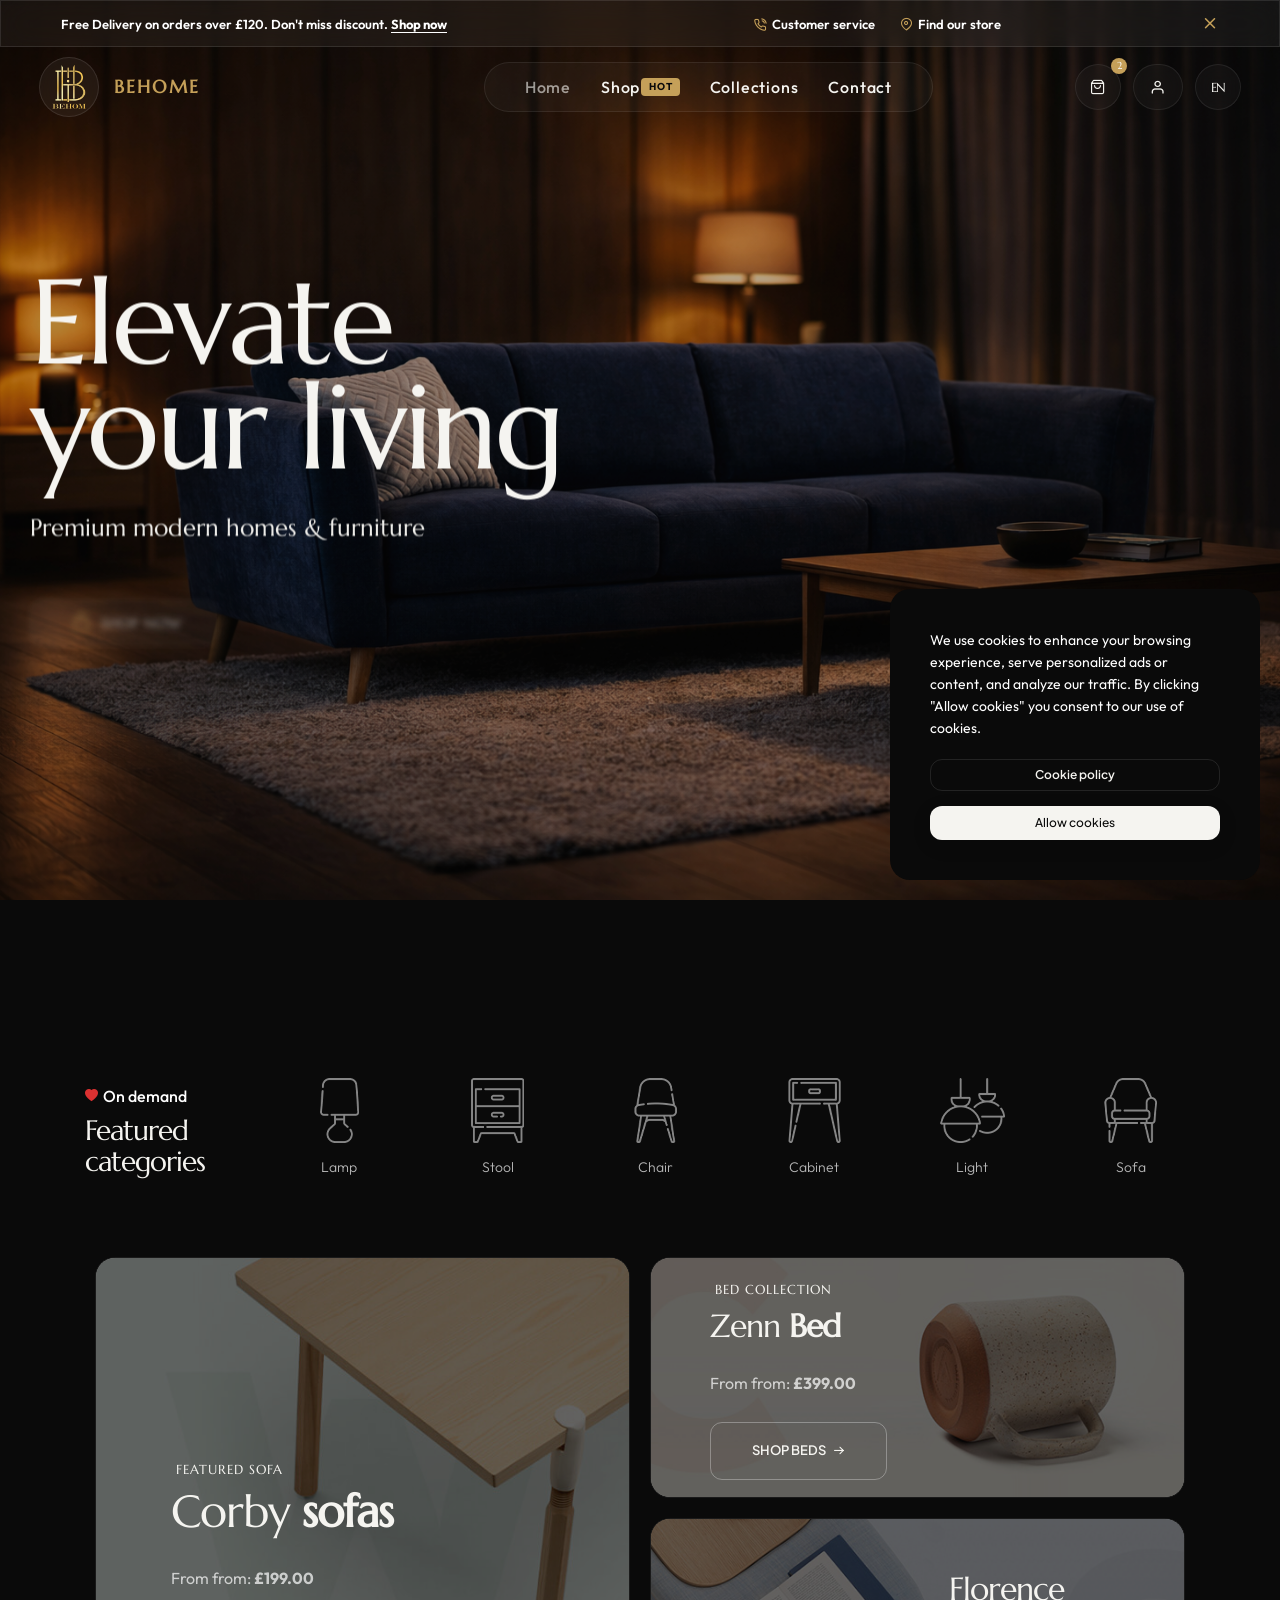
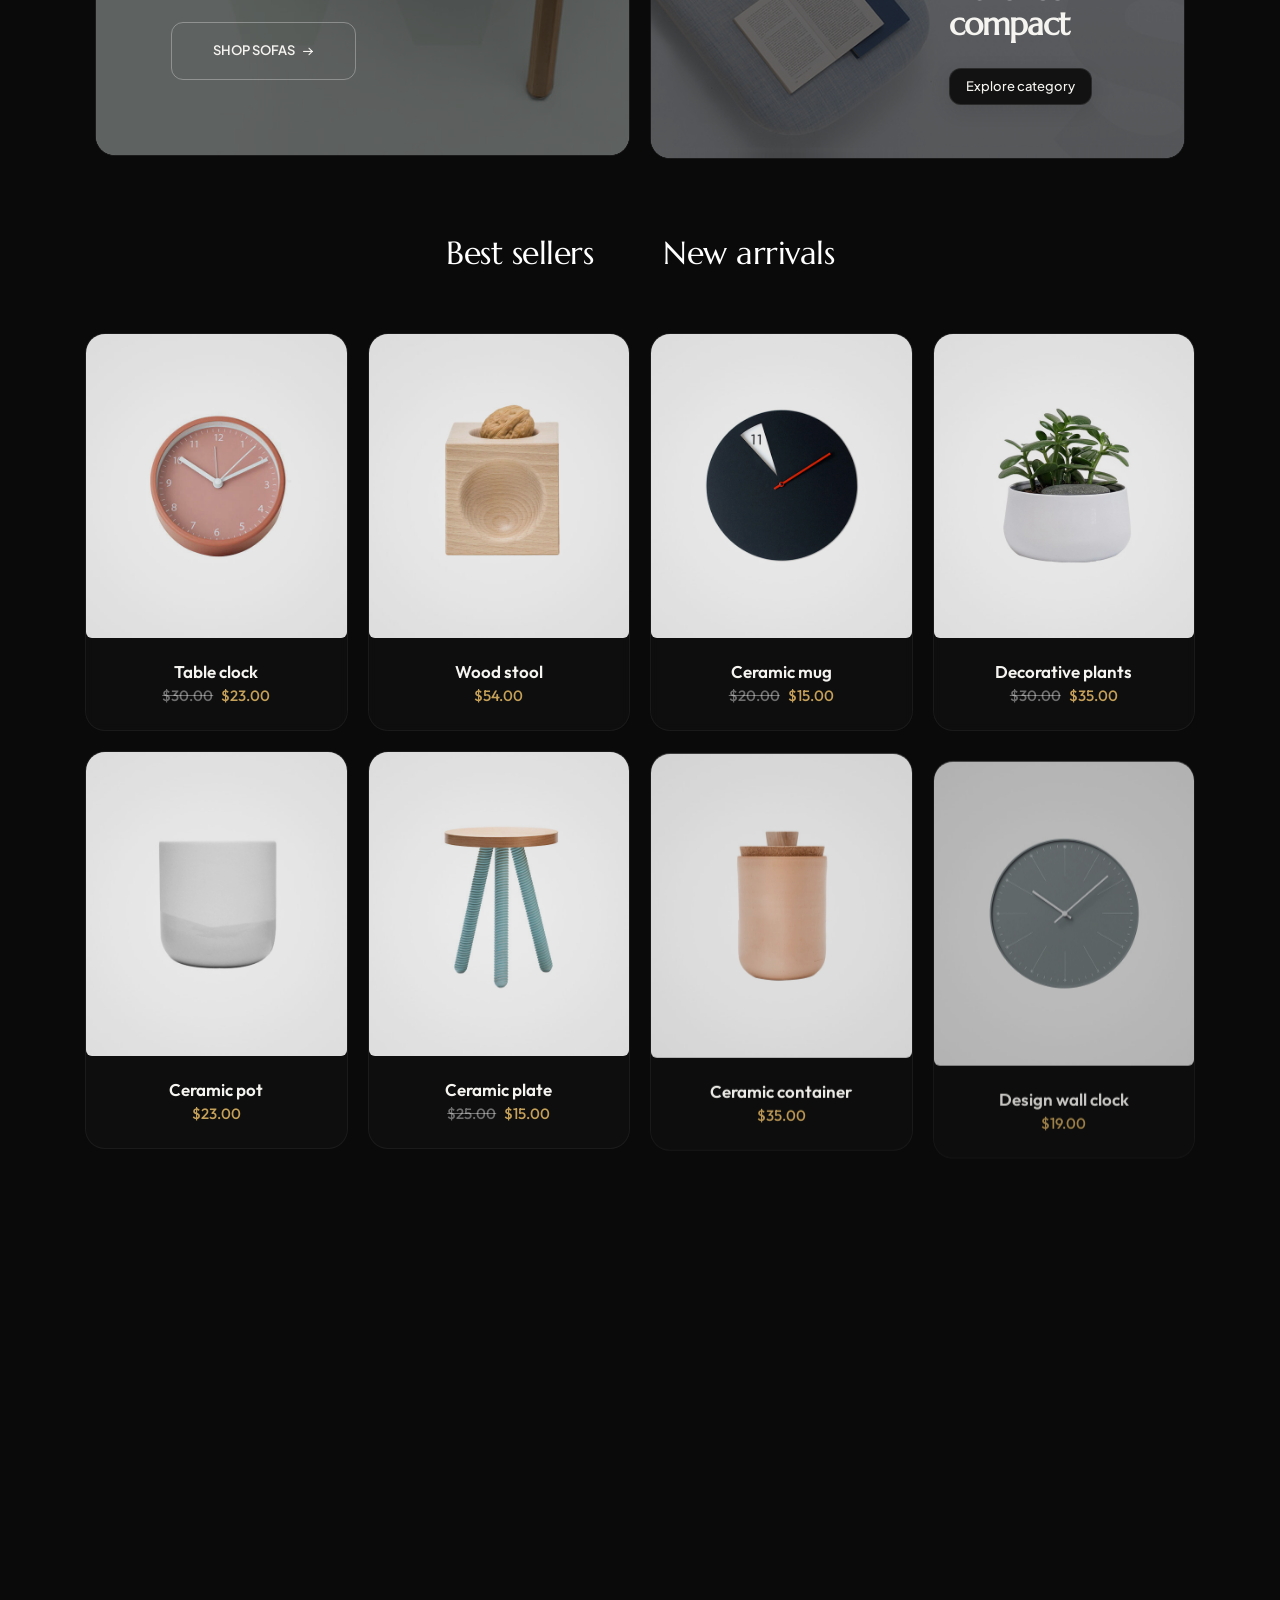
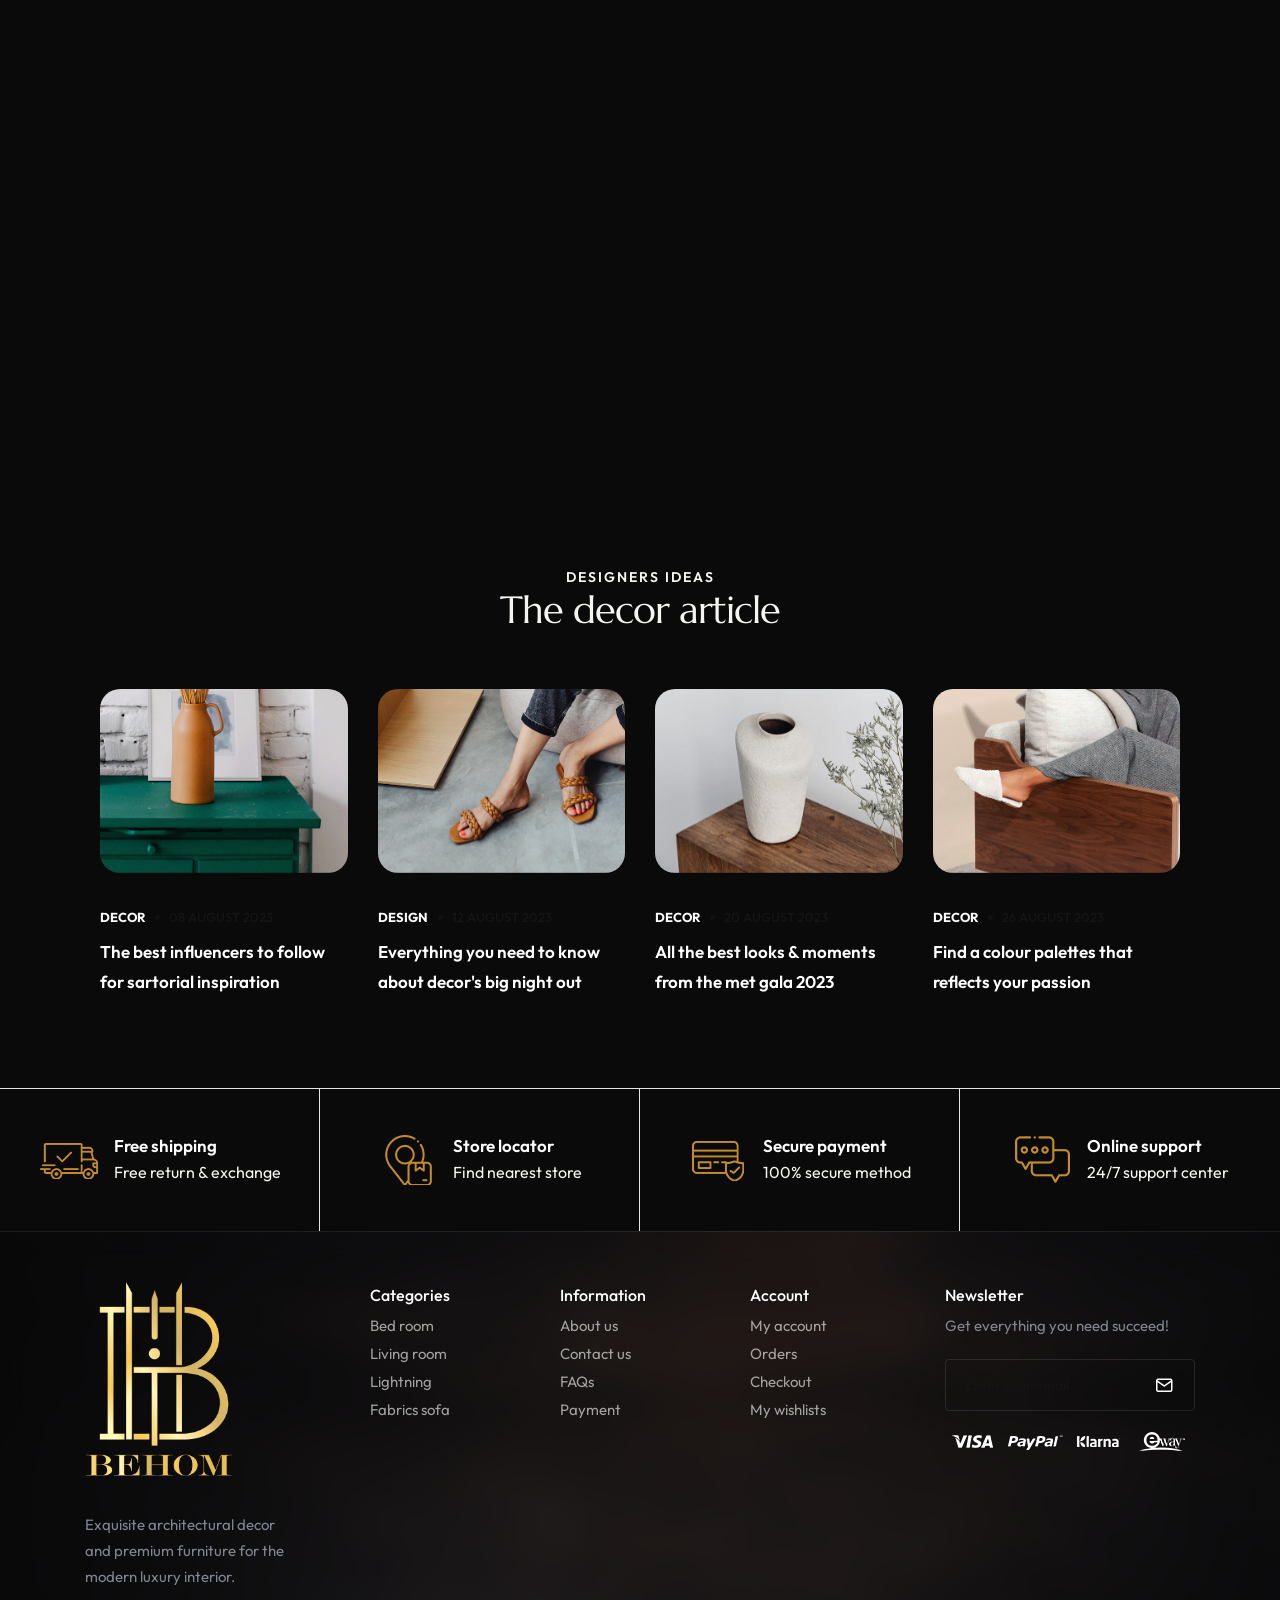
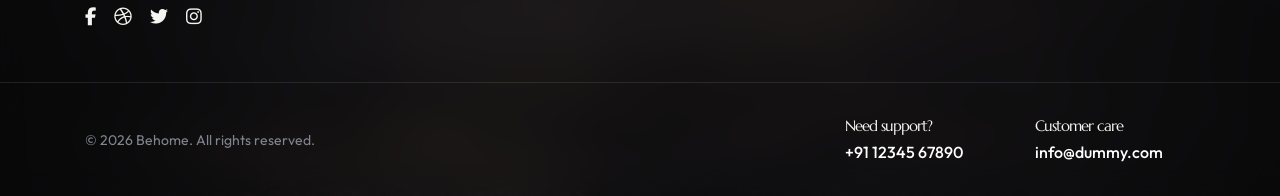
==== commit 822fb154: "first commit" ====
--- a/index.html
+++ b/index.html
@@ -1,57 +1,64 @@
-﻿<!doctype html>
+﻿<!DOCTYPE html>
+
 <html class="no-js" lang="en">
 
 <head>
-    <title>Behome - Premium Architectural Decor & Luxury Furniture</title>
-    <meta charset="utf-8">
-    <meta http-equiv="X-UA-Compatible" content="IE=edge" />
-    <meta name="author" content="ThemeZaa">
-    <meta name="viewport" content="width=device-width,initial-scale=1.0" />
-    <meta name="description"
-        content="Behome - Premium E-commerce experience for architectural decor, luxury furniture, and high-end interior design. Elevate your living space with our curated collections.">
-
+    <title>Behome - Premium Architectural Decor &amp; Luxury Furniture</title>
+    <meta charset="utf-8" />
+    <meta content="IE=edge" http-equiv="X-UA-Compatible">
+    <meta content="ThemeZaa" name="author" />
+    <meta content="width=device-width,initial-scale=1.0" name="viewport">
+    <meta
+        content="Behome - Premium E-commerce experience for architectural decor, luxury furniture, and high-end interior design. Elevate your living space with our curated collections."
+        name="description" />
     <!-- Open Graph / Facebook -->
-    <meta property="og:type" content="website">
-    <meta property="og:url" content="https://mubashir111.github.io/blackrock_ecommerse/">
-    <meta property="og:title" content="Behome - Premium Architectural Decor & Luxury Furniture">
-    <meta property="og:description"
-        content="Behome - Premium E-commerce experience for architectural decor, luxury furniture, and high-end interior design. Elevate your living space with our curated collections.">
-    <meta property="og:image" content="https://mubashir111.github.io/blackrock_ecommerse/images/sharing-preview.png">
-    <meta property="og:image:width" content="1200">
-    <meta property="og:image:height" content="630">
-    <meta property="og:site_name" content="Behome">
-
+    <meta content="website" property="og:type" />
+    <meta content="https://mubashir111.github.io/blackrock_ecommerse/" property="og:url" />
+    <meta content="Behome - Premium Architectural Decor &amp; Luxury Furniture" property="og:title" />
+    <meta
+        content="Behome - Premium E-commerce experience for architectural decor, luxury furniture, and high-end interior design. Elevate your living space with our curated collections."
+        property="og:description" />
+    <meta content="https://mubashir111.github.io/blackrock_ecommerse/images/sharing-preview.png" property="og:image" />
+    <meta content="1200" property="og:image:width" />
+    <meta content="630" property="og:image:height" />
+    <meta content="Behome" property="og:site_name" />
     <!-- Twitter -->
-    <meta property="twitter:card" content="summary_large_image">
-    <meta property="twitter:url" content="https://mubashir111.github.io/blackrock_ecommerse/">
-    <meta property="twitter:title" content="Behome - Premium Architectural Decor & Luxury Furniture">
-    <meta property="twitter:description"
-        content="Behome - Premium E-commerce experience for architectural decor, luxury furniture, and high-end interior design. Elevate your living space with our curated collections.">
-    <meta property="twitter:image"
-        content="https://mubashir111.github.io/blackrock_ecommerse/images/sharing-preview.png">
+    <meta content="summary_large_image" property="twitter:card" />
+    <meta content="https://mubashir111.github.io/blackrock_ecommerse/" property="twitter:url" />
+    <meta content="Behome - Premium Architectural Decor &amp; Luxury Furniture" property="twitter:title" />
+    <meta
+        content="Behome - Premium E-commerce experience for architectural decor, luxury furniture, and high-end interior design. Elevate your living space with our curated collections."
+        property="twitter:description" />
+    <meta content="https://mubashir111.github.io/blackrock_ecommerse/images/sharing-preview.png"
+        property="twitter:image" />
     <!-- favicon icon -->
-    <link rel="shortcut icon" href="images/favicon.png">
-    <link rel="apple-touch-icon" href="images/apple-touch-icon-57x57.png">
-    <link rel="apple-touch-icon" sizes="72x72" href="images/apple-touch-icon-72x72.png">
-    <link rel="apple-touch-icon" sizes="114x114" href="images/apple-touch-icon-114x114.png">
+    <link href="images/favicon.png" rel="shortcut icon" />
+    <link href="images/apple-touch-icon-57x57.png" rel="apple-touch-icon" />
+    <link href="images/apple-touch-icon-72x72.png" rel="apple-touch-icon" sizes="72x72" />
+    <link href="images/apple-touch-icon-114x114.png" rel="apple-touch-icon" sizes="114x114" />
     <!-- google fonts preconnect -->
-    <link rel="preconnect" href="https://fonts.googleapis.com" crossorigin>
-    <link rel="preconnect" href="https://fonts.gstatic.com" crossorigin>
+    <link crossorigin="" href="https://fonts.googleapis.com" rel="preconnect" />
+    <link crossorigin="" href="https://fonts.gstatic.com" rel="preconnect" />
     <!-- slider revolution CSS files -->
-    <link rel="stylesheet" type="text/css" href="revolution/css/settings.css">
-    <link rel="stylesheet" type="text/css" href="revolution/css/layers.css">
-    <link rel="stylesheet" type="text/css" href="revolution/css/navigation.css">
+    <link href="revolution/css/settings.css" rel="stylesheet" type="text/css" />
+    <link href="revolution/css/layers.css" rel="stylesheet" type="text/css" />
+    <link href="revolution/css/navigation.css" rel="stylesheet" type="text/css" />
     <!-- style sheets and font icons  -->
-    <link rel="stylesheet" href="css/vendors.min.css" />
-    <link rel="stylesheet" href="css/icon.min.css" />
-    <link rel="stylesheet" href="css/style.min.css" />
-    <link rel="stylesheet" href="css/responsive.min.css" />
-    <link rel="stylesheet" href="demos/decor-store/decor-store.css?v=3" />
+    <link href="css/vendors.min.css" rel="stylesheet">
+    <link href="css/icon.min.css" rel="stylesheet">
+    <link href="css/style.min.css" rel="stylesheet">
+    <link href="css/responsive.min.css" rel="stylesheet">
+    <link href="demos/decor-store/decor-store.css?v=3" rel="stylesheet">
+    </link>
+    </link>
+    </link>
+    </link>
+    </link>
+    </meta>
+    </meta>
 </head>
 
-<body data-mobile-nav-style="classic" class="bg-dark-gray">
-
-
+<body class="bg-dark-gray" data-mobile-nav-style="classic">
     <!-- start header -->
     <header class="header-with-topbar">
         <!-- start header top bar -->
@@ -61,19 +68,19 @@
                 <div class="row h-45px align-items-center m-0">
                     <div class="col-lg-7 col-md-8 text-center text-md-start">
                         <div class="fs-13 text-white fw-600">Free Delivery on orders over £120. Don't miss
-                            discount. <a href="demo-decor-store-shop.html"
-                                class="text-white fw-700 text-decoration-line-bottom">Shop now</a></div>
+                            discount. <a class="text-white fw-700 text-decoration-line-bottom"
+                                href="demo-decor-store-shop.html">Shop now</a></div>
                     </div>
                     <div class="col-lg-5 col-md-4 text-end d-flex justify-content-end align-items-center">
                         <div class="d-none d-md-flex align-items-center">
-                            <a href="demo-decor-store-contact.html"
-                                class="widget fs-13 text-white fw-600 me-25px text-white"><i
+                            <a class="widget fs-13 text-white fw-600 me-25px text-white"
+                                href="demo-decor-store-contact.html"><i
                                     class="feather icon-feather-phone-call"></i>Customer service</a>
-                            <a href="demo-decor-store-contact.html"
-                                class="widget fs-13 text-white fw-600 me-25px d-none d-lg-inline-block"><i
-                                    class="feather icon-feather-map-pin"></i>Find our store</a>
-                        </div>
-                        <a href="javascript:void(0)" class="text-white fs-18 ms-auto"><i
+                            <a class="widget fs-13 text-white fw-600 me-25px d-none d-lg-inline-block"
+                                href="demo-decor-store-contact.html"><i class="feather icon-feather-map-pin"></i>Find
+                                our store</a>
+                        </div>
+                        <a class="text-white fs-18 ms-auto" href="javascript:void(0)"><i
                                 class="feather icon-feather-x"></i></a>
                     </div>
                 </div>
@@ -82,259 +89,310 @@
         <!-- end header top bar -->
         <!-- start navigation -->
         <nav class="navbar navbar-expand-lg header-light bg-transparent disable-fixed px-lg-0 py-lg-0">
-            <div class="container-fluid glass-effect px-4 d-flex align-items-center"
-                style="height: 80px; background: rgba(255,255,255,0.03); border-bottom: 1px solid rgba(255,255,255,0.08); backdrop-filter: blur(15px);">
+            <div class="container-fluid px-4 d-flex align-items-center" style="height: 80px;">
                 <div class="row w-100 align-items-center m-0">
-
                     <div class="col-5 col-xl-3 col-lg-2 order-1 d-flex align-items-center">
-                        <a class="navbar-brand me-0" href="index.html">
-                            <img src="images/new/logo/Behome%20Final%20.png" alt="Behome Logo">
+                        <a class="glass-logo-wrapper" href="index.html">
+                            <div class="glass-logo-box">
+                                <img alt="Behome Logo" src="images/new/logo/Behome%20Final%20.png" />
+                            </div>
+                            <span class="logo-text">BEHOME</span>
                         </a>
                     </div>
-
                     <div class="col-12 col-xl-6 col-lg-8 order-3 order-lg-2 menu-order position-static">
-                        <div class="collapse navbar-collapse justify-content-center" id="navbarNav">
-                            <ul class="navbar-nav">
-                                <li class="nav-item"><a href="index.html" class="nav-link text-white-hover">Home</a>
-                                </li>
-                                <li class="nav-item dropdown submenu">
-                                    <a href="demo-decor-store-shop.html" class="nav-link text-white-hover">Shop <span
-                                            class="badge bg-base-color text-dark-gray fw-700 py-1 px-2 rounded-1 ms-1"
-                                            style="font-size: 10px; vertical-align: middle;">HOT</span></a>
-                                    <i class="fa-solid fa-angle-down dropdown-toggle" id="navbarDropdownMenuLink1"
-                                        role="button" data-bs-toggle="dropdown" aria-expanded="false"></i>
-                                    <div class="dropdown-menu submenu-content"
-                                        aria-labelledby="navbarDropdownMenuLink1">
-                                        <div class="d-lg-flex mega-menu m-auto flex-column">
-                                            <div class="row row-cols-1 row-cols-lg-5 mb-60px md-mb-30px sm-mb-20px">
-                                                <div class="col">
-                                                    <ul>
-                                                        <li class="sub-title">Furniture</li>
-                                                        <li><a href="demo-decor-store-shop.html">Modern chair</a></li>
-                                                        <li><a href="demo-decor-store-shop.html">Luxurious sofa</a></li>
-                                                        <li><a href="demo-decor-store-shop.html">Sitting tables</a></li>
-                                                        <li><a href="demo-decor-store-shop.html">Century cabinet</a>
-                                                        </li>
-                                                        <li><a href="demo-decor-store-shop.html">Wooden stool</a></li>
-                                                        <li><a href="demo-decor-store-shop.html">Dining tabl</a></li>
-                                                    </ul>
-                                                </div>
-                                                <div class="col">
-                                                    <ul>
-                                                        <li class="sub-title">Lighting</li>
-                                                        <li><a href="demo-decor-store-shop.html">Table lamps</a></li>
-                                                        <li><a href="demo-decor-store-shop.html">Wall lights</a></li>
-                                                        <li><a href="demo-decor-store-shop.html">Ceiling lights</a></li>
-                                                        <li><a href="demo-decor-store-shop.html">Chandeliers</a></li>
-                                                        <li><a href="demo-decor-store-shop.html">Smart lights</a></li>
-                                                        <li><a href="demo-decor-store-shop.html">Outdoor lights</a></li>
-                                                    </ul>
-                                                </div>
-                                                <div class="col">
-                                                    <ul>
-                                                        <li class="sub-title">Decor</li>
-                                                        <li><a href="demo-decor-store-shop.html">Home decor</a></li>
-                                                        <li><a href="demo-decor-store-shop.html">Kitchen decor</a></li>
-                                                        <li><a href="demo-decor-store-shop.html">Office decor</a></li>
-                                                        <li><a href="demo-decor-store-shop.html">Wooden mirrors</a></li>
-                                                        <li><a href="demo-decor-store-shop.html">Designer clocks</a>
-                                                        </li>
-                                                        <li><a href="demo-decor-store-shop.html">Spiritual</a></li>
-                                                    </ul>
-                                                </div>
-                                                <div class="col">
-                                                    <ul>
-                                                        <li class="sub-title">Cabinetry</li>
-                                                        <li><a href="demo-decor-store-shop.html">Wardrobes</a></li>
-                                                        <li><a href="demo-decor-store-shop.html">Shoe racks</a></li>
-                                                        <li><a href="demo-decor-store-shop.html">Movable</a></li>
-                                                        <li><a href="demo-decor-store-shop.html">Folding storage</a>
-                                                        </li>
-                                                        <li><a href="demo-decor-store-shop.html">Wooden units</a></li>
-                                                        <li><a href="demo-decor-store-shop.html">Kids storage</a></li>
-                                                    </ul>
-                                                </div>
-                                                <div class="col">
-                                                    <ul>
-                                                        <li class="sub-title">Commercial</li>
-                                                        <li><a href="demo-decor-store-shop.html">Hotel furniture</a>
-                                                        </li>
-                                                        <li><a href="demo-decor-store-shop.html">Bar furniture</a></li>
-                                                        <li><a href="demo-decor-store-shop.html">School furniture</a>
-                                                        </li>
-                                                        <li><a href="demo-decor-store-shop.html">Public furniture</a>
-                                                        </li>
-                                                        <li><a href="demo-decor-store-shop.html">Office furniture</a>
-                                                        </li>
-                                                        <li><a href="demo-decor-store-shop.html">Lab furniture</a></li>
-                                                    </ul>
-                                                </div>
-                                            </div>
-                                            <div class="row row-cols-1 row-cols-md-2">
-                                                <div class="col">
-                                                    <a href="demo-decor-store-shop.html"><img class="w-100"
-                                                            src="images/demo-decor-store-menu-banner-01.jpg" alt=""></a>
-                                                </div>
-                                                <div class="col">
-                                                    <a href="demo-decor-store-shop.html"><img class="w-100"
-                                                            src="images/demo-decor-store-menu-banner-02.jpg" alt=""></a>
+                        <div class="collapse navbar-collapse justify-content-end" id="navbarNav">
+                            <!-- Mobile Navigation Header -->
+                            <div class="mobile-nav-header d-lg-none">
+                                <div class="mobile-logo">
+                                    <a class="glass-logo-wrapper" href="index.html">
+                                        <div class="glass-logo-box">
+                                            <img alt="Behome Logo" src="images/new/logo/Behome%20Final%20.png" />
+                                        </div>
+                                        <span class="logo-text">BEHOME</span>
+                                    </a>
+                                </div>
+                                <div class="mobile-icons">
+                                    <a class="icon-box position-relative" href="demo-decor-store-cart.html">
+                                        <i class="feather icon-feather-shopping-bag"></i>
+                                        <span
+                                            class="cart-count alt-font bg-base-color text-white d-flex align-items-center justify-content-center rounded-circle position-absolute"
+                                            style="width: 14px; height: 14px; font-size: 9px; top: -4px; right: -4px; font-weight: 700;">2</span>
+                                    </a>
+                                    <a class="icon-box" href="demo-decor-store-account.html">
+                                        <i class="feather icon-feather-user"></i>
+                                    </a>
+                                    <div class="close-button" data-bs-target="#navbarNav" data-bs-toggle="collapse">
+                                        <i class="feather icon-feather-x"></i>
+                                    </div>
+                                </div>
+                            </div>
+                            <div class="glass-pill-nav">
+                                <ul class="navbar-nav">
+                                    <li class="nav-item"><a class="nav-link text-white-hover" href="index.html">Home</a>
+                                    </li>
+                                    <li class="nav-item dropdown submenu">
+                                        <a class="nav-link text-white-hover" href="demo-decor-store-shop.html">Shop
+                                            <span
+                                                class="badge bg-base-color text-dark-gray fw-700 py-1 px-2 rounded-1 ms-1"
+                                                style="font-size: 10px; vertical-align: middle;">HOT</span></a>
+                                        <i aria-expanded="false" class="fa-solid fa-angle-down dropdown-toggle"
+                                            data-bs-toggle="dropdown" id="navbarDropdownMenuLink1" role="button"></i>
+                                        <div aria-labelledby="navbarDropdownMenuLink1"
+                                            class="dropdown-menu submenu-content">
+                                            <div class="d-lg-flex mega-menu m-auto flex-column">
+                                                <div class="row row-cols-1 row-cols-lg-5 mb-60px md-mb-30px sm-mb-20px">
+                                                    <div class="col">
+                                                        <ul>
+                                                            <li class="sub-title">Furniture</li>
+                                                            <li><a href="demo-decor-store-shop.html">Modern chair</a>
+                                                            </li>
+                                                            <li><a href="demo-decor-store-shop.html">Luxurious sofa</a>
+                                                            </li>
+                                                            <li><a href="demo-decor-store-shop.html">Sitting tables</a>
+                                                            </li>
+                                                            <li><a href="demo-decor-store-shop.html">Century cabinet</a>
+                                                            </li>
+                                                            <li><a href="demo-decor-store-shop.html">Wooden stool</a>
+                                                            </li>
+                                                            <li><a href="demo-decor-store-shop.html">Dining tabl</a>
+                                                            </li>
+                                                        </ul>
+                                                    </div>
+                                                    <div class="col">
+                                                        <ul>
+                                                            <li class="sub-title">Lighting</li>
+                                                            <li><a href="demo-decor-store-shop.html">Table lamps</a>
+                                                            </li>
+                                                            <li><a href="demo-decor-store-shop.html">Wall lights</a>
+                                                            </li>
+                                                            <li><a href="demo-decor-store-shop.html">Ceiling lights</a>
+                                                            </li>
+                                                            <li><a href="demo-decor-store-shop.html">Chandeliers</a>
+                                                            </li>
+                                                            <li><a href="demo-decor-store-shop.html">Smart lights</a>
+                                                            </li>
+                                                            <li><a href="demo-decor-store-shop.html">Outdoor lights</a>
+                                                            </li>
+                                                        </ul>
+                                                    </div>
+                                                    <div class="col">
+                                                        <ul>
+                                                            <li class="sub-title">Decor</li>
+                                                            <li><a href="demo-decor-store-shop.html">Home decor</a></li>
+                                                            <li><a href="demo-decor-store-shop.html">Kitchen decor</a>
+                                                            </li>
+                                                            <li><a href="demo-decor-store-shop.html">Office decor</a>
+                                                            </li>
+                                                            <li><a href="demo-decor-store-shop.html">Wooden mirrors</a>
+                                                            </li>
+                                                            <li><a href="demo-decor-store-shop.html">Designer clocks</a>
+                                                            </li>
+                                                            <li><a href="demo-decor-store-shop.html">Spiritual</a></li>
+                                                        </ul>
+                                                    </div>
+                                                    <div class="col">
+                                                        <ul>
+                                                            <li class="sub-title">Cabinetry</li>
+                                                            <li><a href="demo-decor-store-shop.html">Wardrobes</a></li>
+                                                            <li><a href="demo-decor-store-shop.html">Shoe racks</a></li>
+                                                            <li><a href="demo-decor-store-shop.html">Movable</a></li>
+                                                            <li><a href="demo-decor-store-shop.html">Folding storage</a>
+                                                            </li>
+                                                            <li><a href="demo-decor-store-shop.html">Wooden units</a>
+                                                            </li>
+                                                            <li><a href="demo-decor-store-shop.html">Kids storage</a>
+                                                            </li>
+                                                        </ul>
+                                                    </div>
+                                                    <div class="col">
+                                                        <ul>
+                                                            <li class="sub-title">Commercial</li>
+                                                            <li><a href="demo-decor-store-shop.html">Hotel furniture</a>
+                                                            </li>
+                                                            <li><a href="demo-decor-store-shop.html">Bar furniture</a>
+                                                            </li>
+                                                            <li><a href="demo-decor-store-shop.html">School
+                                                                    furniture</a>
+                                                            </li>
+                                                            <li><a href="demo-decor-store-shop.html">Public
+                                                                    furniture</a>
+                                                            </li>
+                                                            <li><a href="demo-decor-store-shop.html">Office
+                                                                    furniture</a>
+                                                            </li>
+                                                            <li><a href="demo-decor-store-shop.html">Lab furniture</a>
+                                                            </li>
+                                                        </ul>
+                                                    </div>
+                                                </div>
+                                                <div class="row row-cols-1 row-cols-md-2">
+                                                    <div class="col">
+                                                        <a href="demo-decor-store-shop.html"><img alt="" class="w-100"
+                                                                src="images/demo-decor-store-menu-banner-01.jpg" /></a>
+                                                    </div>
+                                                    <div class="col">
+                                                        <a href="demo-decor-store-shop.html"><img alt="" class="w-100"
+                                                                src="images/demo-decor-store-menu-banner-02.jpg" /></a>
+                                                    </div>
                                                 </div>
                                             </div>
                                         </div>
-                                    </div>
-                                </li>
-                                <li class="nav-item dropdown submenu">
-                                    <a href="demo-decor-store-collections.html"
-                                        class="nav-link text-white-hover">Collections</a>
-                                    <i class="fa-solid fa-angle-down dropdown-toggle" id="navbarDropdownMenuLink2"
-                                        role="button" data-bs-toggle="dropdown" aria-expanded="false"></i>
-                                    <div class="dropdown-menu submenu-content"
-                                        aria-labelledby="navbarDropdownMenuLink2">
-                                        <div class="d-lg-flex mega-menu m-auto flex-column">
-                                            <div
-                                                class="row row-cols-2 row-cols-lg-6 row-cols-sm-3 md-pt-15px align-items-center justify-content-center mb-60px md-mb-30px sm-mb-0">
-                                                <div class="col md-mb-30px">
-                                                    <a href="demo-decor-store-collections.html" class="text-center">
-                                                        <img src="images/demo-decor-store-menu-category-01.jpg" alt="">
-                                                    </a>
-                                                    <a href="demo-decor-store-collections.html"
-                                                        class="btn btn-hover-animation text-uppercase-inherit fw-600 ls-0px justify-content-center">
-                                                        <span>
-                                                            <span class="btn-text text-white fs-16">Designer
-                                                                stool</span>
-                                                            <span class="btn-icon"><i
-                                                                    class="fa-solid fa-arrow-right m-0"></i></span>
-                                                        </span>
-                                                    </a>
-                                                </div>
-                                                <div class="col md-mb-30px">
-                                                    <a href="demo-decor-store-collections.html" class="text-center">
-                                                        <img src="images/demo-decor-store-menu-category-02.jpg" alt="">
-                                                    </a>
-                                                    <a href="demo-decor-store-collections.html"
-                                                        class="btn btn-hover-animation text-uppercase-inherit fw-600 ls-0px justify-content-center">
-                                                        <span>
-                                                            <span class="btn-text text-white fs-16">Modern chair</span>
-                                                            <span class="btn-icon"><i
-                                                                    class="fa-solid fa-arrow-right m-0"></i></span>
-                                                        </span>
-                                                    </a>
-                                                </div>
-                                                <div class="col md-mb-30px">
-                                                    <a href="demo-decor-store-collections.html" class="text-center">
-                                                        <img src="images/demo-decor-store-menu-category-03.jpg" alt="">
-                                                    </a>
-                                                    <a href="demo-decor-store-collections.html"
-                                                        class="btn btn-hover-animation text-uppercase-inherit fw-600 ls-0px justify-content-center">
-                                                        <span>
-                                                            <span class="btn-text text-white fs-16">Table lamp</span>
-                                                            <span class="btn-icon"><i
-                                                                    class="fa-solid fa-arrow-right m-0"></i></span>
-                                                        </span>
-                                                    </a>
-                                                </div>
-                                                <div class="col md-mb-30px">
-                                                    <a href="demo-decor-store-collections.html" class="text-center">
-                                                        <img src="images/demo-decor-store-menu-category-04.jpg" alt="">
-                                                    </a>
-                                                    <a href="demo-decor-store-collections.html"
-                                                        class="btn btn-hover-animation text-uppercase-inherit fw-600 ls-0px justify-content-center">
-                                                        <span>
-                                                            <span class="btn-text text-white fs-16">Home decor</span>
-                                                            <span class="btn-icon"><i
-                                                                    class="fa-solid fa-arrow-right m-0"></i></span>
-                                                        </span>
-                                                    </a>
-                                                </div>
-                                                <div class="col md-mb-30px">
-                                                    <a href="demo-decor-store-collections.html" class="text-center">
-                                                        <img src="images/demo-decor-store-menu-category-05.jpg" alt="">
-                                                    </a>
-                                                    <a href="demo-decor-store-collections.html"
-                                                        class="btn btn-hover-animation text-uppercase-inherit fw-600 ls-0px justify-content-center">
-                                                        <span>
-                                                            <span class="btn-text text-white fs-16">Ceramic pots</span>
-                                                            <span class="btn-icon"><i
-                                                                    class="fa-solid fa-arrow-right m-0"></i></span>
-                                                        </span>
-                                                    </a>
-                                                </div>
-                                                <div class="col md-mb-30px">
-                                                    <a href="demo-decor-store-collections.html" class="text-center">
-                                                        <img src="images/demo-decor-store-menu-category-06.jpg" alt="">
-                                                    </a>
-                                                    <a href="demo-decor-store-collections.html"
-                                                        class="btn btn-hover-animation text-uppercase-inherit fw-600 ls-0px justify-content-center">
-                                                        <span>
-                                                            <span class="btn-text text-white fs-16">Wooden table</span>
-                                                            <span class="btn-icon"><i
-                                                                    class="fa-solid fa-arrow-right m-0"></i></span>
-                                                        </span>
-                                                    </a>
-                                                </div>
-                                            </div>
-                                            <div class="row row-cols-1 row-cols-md-2">
-                                                <div class="col">
-                                                    <a href="demo-decor-store-collections.html"><img
-                                                            src="images/demo-decor-store-menu-banner-03.jpg" alt=""></a>
-                                                </div>
-                                                <div class="col">
-                                                    <a href="demo-decor-store-collections.html"><img
-                                                            src="images/demo-decor-store-menu-banner-04.jpg" alt=""></a>
+                                    </li>
+                                    <li class="nav-item dropdown submenu">
+                                        <a class="nav-link text-white-hover"
+                                            href="demo-decor-store-collections.html">Collections</a>
+                                        <i aria-expanded="false" class="fa-solid fa-angle-down dropdown-toggle"
+                                            data-bs-toggle="dropdown" id="navbarDropdownMenuLink2" role="button"></i>
+                                        <div aria-labelledby="navbarDropdownMenuLink2"
+                                            class="dropdown-menu submenu-content">
+                                            <div class="d-lg-flex mega-menu m-auto flex-column">
+                                                <div
+                                                    class="row row-cols-2 row-cols-lg-6 row-cols-sm-3 md-pt-15px align-items-center justify-content-center mb-60px md-mb-30px sm-mb-0">
+                                                    <div class="col md-mb-30px">
+                                                        <a class="text-center" href="demo-decor-store-collections.html">
+                                                            <img alt=""
+                                                                src="images/demo-decor-store-menu-category-01.jpg" />
+                                                        </a>
+                                                        <a class="btn btn-hover-animation text-uppercase-inherit fw-600 ls-0px justify-content-center"
+                                                            href="demo-decor-store-collections.html">
+                                                            <span>
+                                                                <span class="btn-text text-dark-gray fs-16">Designer
+                                                                    stool</span>
+                                                                <span class="btn-icon"><i
+                                                                        class="fa-solid fa-arrow-right m-0"></i></span>
+                                                            </span>
+                                                        </a>
+                                                    </div>
+                                                    <div class="col md-mb-30px">
+                                                        <a class="text-center" href="demo-decor-store-collections.html">
+                                                            <img alt=""
+                                                                src="images/demo-decor-store-menu-category-02.jpg" />
+                                                        </a>
+                                                        <a class="btn btn-hover-animation text-uppercase-inherit fw-600 ls-0px justify-content-center"
+                                                            href="demo-decor-store-collections.html">
+                                                            <span>
+                                                                <span class="btn-text text-dark-gray fs-16">Modern
+                                                                    chair</span>
+                                                                <span class="btn-icon"><i
+                                                                        class="fa-solid fa-arrow-right m-0"></i></span>
+                                                            </span>
+                                                        </a>
+                                                    </div>
+                                                    <div class="col md-mb-30px">
+                                                        <a class="text-center" href="demo-decor-store-collections.html">
+                                                            <img alt=""
+                                                                src="images/demo-decor-store-menu-category-03.jpg" />
+                                                        </a>
+                                                        <a class="btn btn-hover-animation text-uppercase-inherit fw-600 ls-0px justify-content-center"
+                                                            href="demo-decor-store-collections.html">
+                                                            <span>
+                                                                <span class="btn-text text-dark-gray fs-16">Table
+                                                                    lamp</span>
+                                                                <span class="btn-icon"><i
+                                                                        class="fa-solid fa-arrow-right m-0"></i></span>
+                                                            </span>
+                                                        </a>
+                                                    </div>
+                                                    <div class="col md-mb-30px">
+                                                        <a class="text-center" href="demo-decor-store-collections.html">
+                                                            <img alt=""
+                                                                src="images/demo-decor-store-menu-category-04.jpg" />
+                                                        </a>
+                                                        <a class="btn btn-hover-animation text-uppercase-inherit fw-600 ls-0px justify-content-center"
+                                                            href="demo-decor-store-collections.html">
+                                                            <span>
+                                                                <span class="btn-text text-dark-gray fs-16">Home
+                                                                    decor</span>
+                                                                <span class="btn-icon"><i
+                                                                        class="fa-solid fa-arrow-right m-0"></i></span>
+                                                            </span>
+                                                        </a>
+                                                    </div>
+                                                    <div class="col md-mb-30px">
+                                                        <a class="text-center" href="demo-decor-store-collections.html">
+                                                            <img alt=""
+                                                                src="images/demo-decor-store-menu-category-05.jpg" />
+                                                        </a>
+                                                        <a class="btn btn-hover-animation text-uppercase-inherit fw-600 ls-0px justify-content-center"
+                                                            href="demo-decor-store-collections.html">
+                                                            <span>
+                                                                <span class="btn-text text-dark-gray fs-16">Ceramic
+                                                                    pots</span>
+                                                                <span class="btn-icon"><i
+                                                                        class="fa-solid fa-arrow-right m-0"></i></span>
+                                                            </span>
+                                                        </a>
+                                                    </div>
+                                                    <div class="col md-mb-30px">
+                                                        <a class="text-center" href="demo-decor-store-collections.html">
+                                                            <img alt=""
+                                                                src="images/demo-decor-store-menu-category-06.jpg" />
+                                                        </a>
+                                                        <a class="btn btn-hover-animation text-uppercase-inherit fw-600 ls-0px justify-content-center"
+                                                            href="demo-decor-store-collections.html">
+                                                            <span>
+                                                                <span class="btn-text text-dark-gray fs-16">Wooden
+                                                                    table</span>
+                                                                <span class="btn-icon"><i
+                                                                        class="fa-solid fa-arrow-right m-0"></i></span>
+                                                            </span>
+                                                        </a>
+                                                    </div>
+                                                </div>
+                                                <div class="row row-cols-1 row-cols-md-2">
+                                                    <div class="col">
+                                                        <a href="demo-decor-store-collections.html"><img alt=""
+                                                                src="images/demo-decor-store-menu-banner-03.jpg" /></a>
+                                                    </div>
+                                                    <div class="col">
+                                                        <a href="demo-decor-store-collections.html"><img alt=""
+                                                                src="images/demo-decor-store-menu-banner-04.jpg" /></a>
+                                                    </div>
                                                 </div>
                                             </div>
                                         </div>
-                                    </div>
-                                </li>
-                                <li class="nav-item"><a href="demo-decor-store-contact.html"
-                                        class="nav-link text-white-hover">Contact</a>
-                                </li>
-                            </ul>
+                                    </li>
+                                    <li class="nav-item"><a class="nav-link text-white-hover"
+                                            href="demo-decor-store-contact.html">Contact</a>
+                                    </li>
+                                </ul>
+                            </div>
                         </div>
                     </div>
                     <!-- Right Side Icons -->
                     <div
                         class="col-7 col-xl-3 col-lg-2 order-2 order-lg-3 ms-auto d-flex justify-content-end align-items-center">
                         <div class="d-flex align-items-center" style="gap: 12px;">
-                            <!-- Search and Account List -->
-                            <div class="position-relative d-flex align-items-center glass-effect px-3 d-none d-sm-flex"
-                                style="background: rgba(255,255,255,0.03); border: 1px solid rgba(255,255,255,0.08); border-radius: 8px; height: 42px;">
-                                <a href="javascript:void(0)"
-                                    class="search-form-icon header-search-form text-white fs-15"><i
-                                        class="feather icon-feather-search"></i></a>
-                                <div class="border-start border-color-transparent-white-light mx-3"
-                                    style="height: 16px;"></div>
-                                <a href="demo-decor-store-account.html" class="text-white fw-400 fs-14 text-nowrap">My
-                                    account</a>
-                            </div>
-
                             <!-- Cart Button -->
                             <div class="position-relative">
-                                <a href="demo-decor-store-cart.html"
-                                    class="glass-effect d-flex align-items-center justify-content-center"
-                                    style="width: 42px; height: 42px; background: rgba(255,255,255,0.03); border: 1px solid rgba(255,255,255,0.08); border-radius: 8px;">
+                                <a class="glass-icon-box" href="demo-decor-store-cart.html">
                                     <i class="feather icon-feather-shopping-bag text-white fs-15"></i>
                                 </a>
                                 <span
                                     class="cart-count alt-font bg-base-color text-white d-flex align-items-center justify-content-center rounded-circle position-absolute"
                                     style="width: 16px; height: 16px; font-size: 10px; top: -6px; right: -6px; font-weight: 700;">2</span>
                             </div>
-
                             <!-- User Profile Icon Box -->
-                            <div class="glass-effect d-flex align-items-center justify-content-center"
-                                style="width: 42px; height: 42px; background: rgba(255,255,255,0.03); border: 1px solid rgba(255,255,255,0.08); border-radius: 8px;">
-                                <a href="demo-decor-store-account.html"
-                                    class="d-flex align-items-center justify-content-center w-100 h-100">
+                            <div
+                                class="position-relative d-flex align-items-center glass-icon-box px-3 d-none d-lg-flex">
+                                <a class="d-flex align-items-center justify-content-center w-100 h-100"
+                                    href="demo-decor-store-account.html">
                                     <i class="feather icon-feather-user text-white fs-16"></i>
                                 </a>
                             </div>
-
-                            <!-- Mobile Menu Toggler (Wrapped in Glass Box) -->
-                            <div class="glass-effect d-flex align-items-center justify-content-center ms-1 d-lg-none"
-                                style="width: 42px; height: 42px; background: rgba(255,255,255,0.03); border: 1px solid rgba(255,255,255,0.08); border-radius: 8px;">
-                                <button class="navbar-toggler p-0 border-0 bg-transparent" type="button"
-                                    data-bs-toggle="collapse" data-bs-target="#navbarNav" aria-controls="navbarNav"
-                                    aria-label="Toggle navigation">
+                            <!-- Language Icon Box -->
+                            <div
+                                class="position-relative d-flex align-items-center glass-icon-box d-none d-lg-flex">
+                                <a class="alt-font text-white fw-700 fs-13 lh-1" href="#">
+                                    EN
+                                </a>
+                            </div>
+                            <!-- Mobile Menu Toggler -->
+                            <div
+                                class="glass-icon-box d-flex align-items-center justify-content-center d-lg-none">
+                                <button aria-controls="navbarNav" aria-label="Toggle navigation"
+                                    class="navbar-toggler p-0 border-0 bg-transparent" data-bs-target="#navbarNav"
+                                    data-bs-toggle="collapse" type="button">
                                     <span class="navbar-toggler-line"></span>
                                     <span class="navbar-toggler-line"></span>
                                     <span class="navbar-toggler-line"></span>
@@ -351,108 +409,110 @@
     <!-- start section -->
     <section class="p-0">
         <article class="content">
-            <div id="decor-store-slider_wrapper" class="rev_slider_wrapper fullscreen-container">
+            <div class="rev_slider_wrapper fullscreen-container" id="decor-store-slider_wrapper">
                 <!-- the ID here will be used in the JavaScript below to initialize the slider -->
-                <div id="decor-store-slider" class="rev_slider fullscreenbanner" data-version="5.4.5">
+                <div class="rev_slider fullscreenbanner" data-version="5.4.5" id="decor-store-slider">
                     <!-- begin slides list -->
                     <ul>
-                        <li data-index="rs-73" data-transition="fade" data-slotamount="default" data-hideafterloop="0"
-                            data-hideslideonmobile="off" data-easein="default" data-easeout="default"
-                            data-masterspeed="300" data-rotate="0" data-saveperformance="off" data-title="Slide"
-                            data-param1="01" data-description="">
-                            <img src="images/new/hero2.png" alt="" data-bgposition="center center" data-bgfit="cover"
-                                data-bgrepeat="no-repeat" class="rev-slidebg" data-no-retina>
+                        <li data-description="" data-easein="default" data-easeout="default" data-hideafterloop="0"
+                            data-hideslideonmobile="off" data-index="rs-73" data-masterspeed="300" data-param1="01"
+                            data-rotate="0" data-saveperformance="off" data-slotamount="default" data-title="Slide"
+                            data-transition="fade">
+                            <img alt="" class="rev-slidebg" data-bgfit="cover" data-bgposition="center center"
+                                data-bgrepeat="no-repeat" data-no-retina="" src="images/new/hero2.png" />
                             <div class="position-absolute top-0 left-0 w-100 h-100 bg-dark-gray opacity-3"
                                 style="z-index:1;">
                             </div>
                             <!-- start row zone -->
-                            <div id="rrzm_638" class="rev_row_zone rev_row_zone_middle" style="z-index: 8;">
+                            <div class="rev_row_zone rev_row_zone_middle" id="rrzm_638" style="z-index: 8;">
                                 <!-- start row layer -->
-                                <div class="tp-caption" id="slide-1-layer-05" data-x="['left','left','left','left']"
-                                    data-hoffset="['0','0','0','0']" data-y="['middle','middle','middle','middle']"
-                                    data-voffset="['0','0','0','0']" data-width="auto" data-height="auto"
-                                    data-whitespace="nowrap" data-basealign="grid" data-type="row" data-columnbreak="2"
-                                    data-responsive_offset="on" data-responsive="off"
+                                <div class="tp-caption" data-basealign="grid" data-columnbreak="2"
                                     data-frames='[{"delay":0,"speed":300,"frame":"0","from":"opacity:0;","to":"o:1;","ease":"power3.inOut"},{"delay":"wait","speed":300,"frame":"999","to":"auto:auto;","ease":"power3.inOut"}]'
-                                    data-margintop="[0,0,0,0]" data-marginright="[0,0,0,0]"
-                                    data-marginbottom="[0,0,0,0]" data-marginleft="[0,0,0,0]"
-                                    data-textAlign="['center','center','center','center']" data-paddingtop="[0,0,0,0]"
-                                    data-paddingright="[0,0,0,0]" data-paddingbottom="[0,0,0,0]"
-                                    data-paddingleft="[0,0,0,0]"
+                                    data-height="auto" data-hoffset="['0','0','0','0']" data-marginbottom="[0,0,0,0]"
+                                    data-marginleft="[0,0,0,0]" data-marginright="[0,0,0,0]" data-margintop="[0,0,0,0]"
+                                    data-paddingbottom="[0,0,0,0]" data-paddingleft="[0,0,0,0]"
+                                    data-paddingright="[0,0,0,0]" data-paddingtop="[0,0,0,0]" data-responsive="off"
+                                    data-responsive_offset="on" data-textalign="['center','center','center','center']"
+                                    data-type="row" data-voffset="['0','0','0','0']" data-whitespace="nowrap"
+                                    data-width="auto" data-x="['left','left','left','left']"
+                                    data-y="['middle','middle','middle','middle']" id="slide-1-layer-05"
                                     style="z-index: 8; white-space: nowrap; font-size: 20px; line-height: 22px; font-weight: 400; color: #ffffff; letter-spacing: 0px;">
                                     <!-- start column layer -->
-                                    <div class="tp-caption left-column" id="slide-1-layer-06"
-                                        data-x="['left','left','left','left']" data-hoffset="['0','0','0','0']"
-                                        data-y="['middle','middle','top','middle']" data-voffset="['0','0','0','0']"
-                                        data-width="auto" data-height="auto" data-whitespace="nowrap"
-                                        data-basealign="grid" data-type="column" data-responsive_offset="on"
-                                        data-responsive="off"
+                                    <div class="tp-caption left-column" data-basealign="grid"
+                                        data-columnwidth="['50%','50%','100%','100%']"
                                         data-frames='[{"delay":0,"speed":300,"frame":"0","from":"opacity:0;","to":"o:1;","ease":"power3.inOut"},{"delay":"wait","speed":300,"frame":"999","to":"auto:auto;","ease":"power3.inOut"}]'
-                                        data-columnwidth="['50%','50%','100%','100%']" data-verticalalign="top"
-                                        data-margintop="[0,0,0,0]" data-marginright="[0,0,0,0]"
+                                        data-height="auto" data-hoffset="['0','0','0','0']"
                                         data-marginbottom="[0,0,0,0]" data-marginleft="[0,0,0,0]"
-                                        data-textAlign="['left','left','center','center']" data-paddingtop="[0,0,0,0]"
-                                        data-paddingright="[0,0,0,0]" data-paddingbottom="[0,0,200,0]"
-                                        data-paddingleft="[0,0,0,0]" style="z-index: 9; width: 100%;">
+                                        data-marginright="[0,0,0,0]" data-margintop="[0,0,0,0]"
+                                        data-paddingbottom="[0,0,200,0]" data-paddingleft="[0,0,0,0]"
+                                        data-paddingright="[0,0,0,0]" data-paddingtop="[0,0,0,0]" data-responsive="off"
+                                        data-responsive_offset="on" data-textalign="['left','left','center','center']"
+                                        data-type="column" data-verticalalign="top" data-voffset="['0','0','0','0']"
+                                        data-whitespace="nowrap" data-width="auto"
+                                        data-x="['left','left','left','left']"
+                                        data-y="['middle','middle','top','middle']" id="slide-1-layer-06"
+                                        style="z-index: 9; width: 100%;">
                                         <!-- start title layer -->
-                                        <div class="tp-caption alt-font" id="slide-1-layer-07"
-                                            data-x="['left','left','left','left']" data-hoffset="['70','50','0','0']"
-                                            data-y="['middle','middle','middle','middle']"
-                                            data-voffset="['0','0','0','0']" data-fontsize="['120','100','100','90']"
-                                            data-lineheight="['105','90','90','90']"
+                                        <div class="tp-caption alt-font" data-basealign="grid"
+                                            data-color="['#ffffff','#ffffff','#ffffff','#ffffff']"
+                                            data-fontsize="['120','100','100','90']"
                                             data-fontweight="['700','700','700','800']"
+                                            data-frames='[{"delay":"1200","speed":1000,"frame":"0","from":"y:50px;opacity:0;fb:10px;","to":"o:1;fb:0;","ease":"Power3.easeInOut"},{"delay":"wait","speed":600,"frame":"999","to":"auto:auto;fb:0;","ease":"Power3.easeInOut"}]'
+                                            data-height="auto" data-hoffset="['70','50','0','0']"
                                             data-letterspacing="['-3','-2','-2','-2']"
-                                            data-color="['#ffffff','#ffffff','#ffffff','#ffffff']" data-width="auto"
-                                            data-height="auto" data-whitespace="normal" data-basealign="grid"
-                                            data-type="text" data-responsive_offset="off" data-responsive="on"
-                                            data-frames='[{"delay":"1200","speed":1000,"frame":"0","from":"y:50px;opacity:0;fb:10px;","to":"o:1;fb:0;","ease":"Power3.easeInOut"},{"delay":"wait","speed":600,"frame":"999","to":"auto:auto;fb:0;","ease":"Power3.easeInOut"}]'
-                                            data-margintop="[0,0,0,0]" data-marginright="[0,0,0,0]"
-                                            data-marginbottom="[0,0,0,0]" data-marginleft="[0,0,0,0]"
-                                            data-textAlign="['left','left','center','center']"
-                                            data-paddingtop="[0,0,0,0]" data-paddingright="[0,0,200,0]"
-                                            data-paddingbottom="[0,0,0,0]" data-paddingleft="[0,0,200,0]"
+                                            data-lineheight="['105','90','90','90']" data-marginbottom="[0,0,0,0]"
+                                            data-marginleft="[0,0,0,0]" data-marginright="[0,0,0,0]"
+                                            data-margintop="[0,0,0,0]" data-paddingbottom="[0,0,0,0]"
+                                            data-paddingleft="[0,0,200,0]" data-paddingright="[0,0,200,0]"
+                                            data-paddingtop="[0,0,0,0]" data-responsive="on"
+                                            data-responsive_offset="off"
+                                            data-textalign="['left','left','center','center']" data-type="text"
+                                            data-voffset="['0','0','0','0']" data-whitespace="normal" data-width="auto"
+                                            data-x="['left','left','left','left']"
+                                            data-y="['middle','middle','middle','middle']" id="slide-1-layer-07"
                                             style="font-family: var(--primary-font);">
                                             Elevate your living
                                         </div>
                                         <!-- end title  layer -->
                                         <!-- start subtitle layer -->
-                                        <div class="tp-caption alt-font" id="slide-1-layer-08"
-                                            data-x="['left','left','left','left']" data-hoffset="['70','50','0','0']"
-                                            data-y="['middle','middle','middle','middle']"
-                                            data-voffset="['0','0','0','0']" data-fontsize="['24','22','20','22']"
-                                            data-lineheight="['34','50','36','35']"
-                                            data-fontweight="['400','400','400','400']" data-width="auto"
-                                            data-height="auto" data-whitespace="normal" data-basealign="grid"
-                                            data-type="text" data-responsive_offset="off" data-responsive="on"
+                                        <div class="tp-caption alt-font" data-basealign="grid"
+                                            data-fontsize="['24','22','20','22']"
+                                            data-fontweight="['400','400','400','400']"
                                             data-frames='[{"delay":"1500","speed":1000,"frame":"0","from":"y:50px;opacity:0;fb:10px;","to":"o:1;fb:0;","ease":"Power3.easeInOut"},{"delay":"wait","speed":600,"frame":"999","to":"auto:auto;fb:0;","ease":"Power3.easeInOut"}]'
-                                            data-margintop="[30,20,20,20]" data-marginright="[0,0,0,0]"
-                                            data-marginbottom="[0,0,0,0]" data-marginleft="[0,0,0,0]"
-                                            data-textAlign="['left','left','center','center']"
-                                            data-paddingtop="[0,0,0,0]" data-paddingright="[0,0,0,0]"
-                                            data-paddingbottom="[0,0,0,0]" data-paddingleft="[0,0,0,0]"
+                                            data-height="auto" data-hoffset="['70','50','0','0']"
+                                            data-lineheight="['34','50','36','35']" data-marginbottom="[0,0,0,0]"
+                                            data-marginleft="[0,0,0,0]" data-marginright="[0,0,0,0]"
+                                            data-margintop="[30,20,20,20]" data-paddingbottom="[0,0,0,0]"
+                                            data-paddingleft="[0,0,0,0]" data-paddingright="[0,0,0,0]"
+                                            data-paddingtop="[0,0,0,0]" data-responsive="on"
+                                            data-responsive_offset="off"
+                                            data-textalign="['left','left','center','center']" data-type="text"
+                                            data-voffset="['0','0','0','0']" data-whitespace="normal" data-width="auto"
+                                            data-x="['left','left','left','left']"
+                                            data-y="['middle','middle','middle','middle']" id="slide-1-layer-08"
                                             style="color: var(--white); font-family: var(--primary-font); opacity: 0.8; letter-spacing: 0.5px;">
-                                            Premium modern homes & furniture
+                                            Premium modern homes &amp; furniture
                                         </div>
                                         <!-- end subtitle layer -->
                                         <!-- start button layer -->
-                                        <a href="demo-decor-store-shop.html"
-                                            class="tp-caption alt-font text-uppercase btn btn-glass btn-large btn-switch-text btn-round-edge d-inline-block shop-button btn-rounded"
-                                            id="slide-1-layer-09" data-x="['left','left','left','left']"
-                                            data-hoffset="['70','50','0','0']"
+                                        <a class="tp-caption alt-font text-uppercase btn btn-glass btn-large btn-switch-text btn-round-edge d-inline-block shop-button btn-rounded"
+                                            data-basealign="grid" data-color="['#ffffff','#ffffff','#ffffff','#ffffff']"
+                                            data-fontsize="['14','13','14','14']"
+                                            data-fontweight="['600','600','600','600']"
+                                            data-frames='[{"delay":"1700","speed":1000,"frame":"0","from":"y:50px;opacity:0;fb:10px;","to":"o:1;fb:0;","ease":"Power3.easeInOut"},{"delay":"wait","speed":600,"frame":"999","to":"auto:auto;fb:0;","ease":"Power3.easeInOut"}]'
+                                            data-height="auto" data-hoffset="['70','50','0','0']"
+                                            data-lineheight="['20','20','20','20']" data-marginbottom="[0,0,0,0]"
+                                            data-marginleft="[0,0,0,0]" data-marginright="[0,0,0,0]"
+                                            data-margintop="[40,30,30,25]" data-paddingbottom="[12,12,12,12]"
+                                            data-paddingleft="[35,35,35,35]" data-paddingright="[35,35,35,35]"
+                                            data-paddingtop="[12,12,12,12]" data-responsive="off"
+                                            data-responsive_offset="off"
+                                            data-textalign="['left','left','center','center']" data-type="text"
+                                            data-voffset="['0','0','0','0']"
+                                            data-whitespace="['nowrap','normal','nowrap','normal']" data-width="auto"
+                                            data-x="['left','left','left','left']"
                                             data-y="['middle','middle','middle','middle']"
-                                            data-voffset="['0','0','0','0']" data-fontsize="['14','13','14','14']"
-                                            data-lineheight="['20','20','20','20']"
-                                            data-fontweight="['600','600','600','600']"
-                                            data-color="['#ffffff','#ffffff','#ffffff','#ffffff']" data-width="auto"
-                                            data-height="auto" data-basealign="grid" data-type="text"
-                                            data-responsive_offset="off" data-responsive="off"
-                                            data-frames='[{"delay":"1700","speed":1000,"frame":"0","from":"y:50px;opacity:0;fb:10px;","to":"o:1;fb:0;","ease":"Power3.easeInOut"},{"delay":"wait","speed":600,"frame":"999","to":"auto:auto;fb:0;","ease":"Power3.easeInOut"}]'
-                                            data-margintop="[40,30,30,25]" data-marginright="[0,0,0,0]"
-                                            data-marginbottom="[0,0,0,0]" data-marginleft="[0,0,0,0]"
-                                            data-textAlign="['left','left','center','center']"
-                                            data-whitespace="['nowrap','normal','nowrap','normal']"
-                                            data-paddingtop="[12,12,12,12]" data-paddingright="[35,35,35,35]"
-                                            data-paddingbottom="[12,12,12,12]" data-paddingleft="[35,35,35,35]"
+                                            href="demo-decor-store-shop.html" id="slide-1-layer-09"
                                             style="color: #ffffff; background: rgba(191,163,126,0.15); border: 1px solid rgba(191,163,126,0.3); border-radius: 50px; backdrop-filter: blur(10px);">
                                             <i class="bi bi-handbag pe-10px icon-small"
                                                 style="color: var(--base-color);"></i>SHOP NOW
@@ -461,19 +521,20 @@
                                     </div>
                                     <!-- end column layer -->
                                     <!-- start column layer -->
-                                    <div class="tp-caption right-column" id="slide-1-layer-10"
-                                        data-x="['left','left','left','left']" data-hoffset="['0','0','0','0']"
-                                        data-y="['middle','middle','middle','middle']" data-voffset="['0','0','0','0']"
-                                        data-width="none" data-height="none" data-whitespace="nowrap"
-                                        data-basealign="grid" data-type="column" data-responsive_offset="on"
-                                        data-responsive="off"
+                                    <div class="tp-caption right-column" data-basealign="grid"
+                                        data-columnwidth="['50%','50%','100%','100%']"
                                         data-frames='[{"delay":"+0","speed":300,"frame":"0","from":"opacity:0;","to":"o:1;","ease":"Power3.easeInOut"},{"delay":"wait","speed":300,"frame":"999","to":"opacity:0;","ease":"Power3.easeInOut"}]'
-                                        data-columnwidth="['50%','50%','100%','100%']" data-verticalalign="top"
-                                        data-margintop="[0,0,0,0]" data-marginright="[0,0,0,0]"
+                                        data-height="none" data-hoffset="['0','0','0','0']"
                                         data-marginbottom="[0,0,0,0]" data-marginleft="[0,0,0,0]"
-                                        data-textAlign="['left','left','center','center']"
-                                        data-paddingtop="[0,0,50,100]" data-paddingright="[0,0,0,0]"
+                                        data-marginright="[0,0,0,0]" data-margintop="[0,0,0,0]"
                                         data-paddingbottom="[0,0,50,100]" data-paddingleft="[0,0,0,0]"
+                                        data-paddingright="[0,0,0,0]" data-paddingtop="[0,0,50,100]"
+                                        data-responsive="off" data-responsive_offset="on"
+                                        data-textalign="['left','left','center','center']" data-type="column"
+                                        data-verticalalign="top" data-voffset="['0','0','0','0']"
+                                        data-whitespace="nowrap" data-width="none"
+                                        data-x="['left','left','left','left']"
+                                        data-y="['middle','middle','middle','middle']" id="slide-1-layer-10"
                                         style="z-index: 9; width: 100%;">
                                     </div>
                                     <!-- end column layer -->
@@ -482,183 +543,145 @@
                             </div>
                             <!-- end row zone -->
                             <!-- start sub text layer -->
-                            <div class="tp-caption alt-font d-flex align-items-center" id="slide-1-layer-11"
-                                data-x="['right','right','left','left']" data-hoffset="['0','0','0','0']"
-                                data-y="['bottom','bottom','middle','middle']" data-voffset="['0','0','0','0']"
-                                data-fontsize="['14','14','36','30']" data-lineheight="['20','20','40','35']"
-                                data-fontweight="['600','400','400','400']"
-                                data-color="['#ffffff','#ffffff','#ffffff','#ffffff']"
-                                data-width="['auto','210','400','400']" data-visibility="['on','on','off','off']"
-                                data-height="auto" data-basealign="slide" data-type="text" data-responsive_offset="off"
-                                data-responsive="off"
+                            <div class="tp-caption alt-font d-flex align-items-center"
                                 data-actions='[{"event":"mouseenter","action":"startlayer","layer":"slide-1-layer-12","delay":""},{"event":"mouseleave","action":"stoplayer","layer":"slide-1-layer-12","delay":""}]'
+                                data-basealign="slide" data-color="['#ffffff','#ffffff','#ffffff','#ffffff']"
+                                data-fontsize="['14','14','36','30']" data-fontweight="['600','400','400','400']"
                                 data-frames='[{"delay":2000,"speed":300,"frame":"0","from":"opacity:0;","to":"o:1;","ease":"power3.inOut"},{"delay":"wait","speed":300,"frame":"999","to":"auto:auto;","ease":"power3.inOut"}]'
-                                data-margintop="[0,0,0,0]" data-marginright="[60,30,0,0]"
-                                data-marginbottom="[40,30,0,0]" data-marginleft="[0,0,0,0]"
-                                data-textAlign="['left','left','center','center']"
-                                data-whitespace="['nowrap','normal','nowrap','normal']" data-paddingtop="[0,0,0,0]"
-                                data-paddingright="[0,0,0,0]" data-paddingbottom="[0,0,0,0]"
-                                data-paddingleft="[0,0,0,0]">
-                                <span class="pe-20px">More information</span><a href="demo-decor-store-shop.html"
-                                    class="d-flex justify-content-center align-items-center icon-box w-45px h-45px rounded-circle border border-color-transparent-dark-very-light border-2"><i
+                                data-height="auto" data-hoffset="['0','0','0','0']"
+                                data-lineheight="['20','20','40','35']" data-marginbottom="[40,30,0,0]"
+                                data-marginleft="[0,0,0,0]" data-marginright="[60,30,0,0]" data-margintop="[0,0,0,0]"
+                                data-paddingbottom="[0,0,0,0]" data-paddingleft="[0,0,0,0]"
+                                data-paddingright="[0,0,0,0]" data-paddingtop="[0,0,0,0]" data-responsive="off"
+                                data-responsive_offset="off" data-textalign="['left','left','center','center']"
+                                data-type="text" data-visibility="['on','on','off','off']"
+                                data-voffset="['0','0','0','0']" data-whitespace="['nowrap','normal','nowrap','normal']"
+                                data-width="['auto','210','400','400']" data-x="['right','right','left','left']"
+                                data-y="['bottom','bottom','middle','middle']" id="slide-1-layer-11">
+                                <span class="pe-20px">More information</span><a
+                                    class="d-flex justify-content-center align-items-center icon-box w-45px h-45px rounded-circle border border-color-transparent-dark-very-light border-2"
+                                    href="demo-decor-store-shop.html"><i
                                         class="bi bi-info icon-extra-medium text-white"></i></a>
                             </div>
                             <!-- end sub text layer -->
                             <!-- start tooltip layer -->
-                            <div class="tp-caption tooltip-arrow" id="slide-1-layer-12"
-                                data-x="['right','right','center','center']" data-hoffset="['0','12','0','0']"
-                                data-y="['bottom','bottom','top','top']" data-voffset="['83','110','55','45']"
-                                data-width="310" data-height="auto" data-whitespace="normal"
-                                data-fontsize="['14','14','36','30']" data-lineheight="['26','26','40','35']"
-                                data-fontweight="['300','300','400','400']" data-type="text" data-basealign="slide"
-                                data-responsive_offset="on" data-responsive="off" data-margintop="[0,0,0,0]"
-                                data-marginright="[40,0,0,0]" data-marginbottom="[20,0,0,0]" data-marginleft="[0,0,0,0]"
+                            <div class="tp-caption tooltip-arrow" data-basealign="slide"
+                                data-fontsize="['14','14','36','30']" data-fontweight="['300','300','400','400']"
                                 data-frames='[{"from":"opacity:0;","speed":100,"to":"o:1;","delay":"bytrigger","split":"chars","splitdelay":0.02,"ease":"Power2.easeInOut"},{"delay":"bytrigger","speed":300,"to":"auto:auto;","ease":"nothing"}]'
-                                data-textAlign="['left','left','center','center']" data-paddingtop="[30,25,0,0]"
-                                data-paddingright="[35,25,0,0]" data-paddingbottom="[30,25,0,0]"
-                                data-paddingleft="[35,25,0,0]" data-lasttriggerstate="reset"
+                                data-height="auto" data-hoffset="['0','12','0','0']" data-lasttriggerstate="reset"
+                                data-lineheight="['26','26','40','35']" data-marginbottom="[20,0,0,0]"
+                                data-marginleft="[0,0,0,0]" data-marginright="[40,0,0,0]" data-margintop="[0,0,0,0]"
+                                data-paddingbottom="[30,25,0,0]" data-paddingleft="[35,25,0,0]"
+                                data-paddingright="[35,25,0,0]" data-paddingtop="[30,25,0,0]" data-responsive="off"
+                                data-responsive_offset="on" data-textalign="['left','left','center','center']"
+                                data-type="text" data-voffset="['83','110','55','45']" data-whitespace="normal"
+                                data-width="310" data-x="['right','right','center','center']"
+                                data-y="['bottom','bottom','top','top']" id="slide-1-layer-12"
                                 style="z-index: 36; background-color: rgba(22,32,44,0.85); color: rgba(255,255,255,0.8); border-radius: 6px;">
                                 The three-seater works not just as the primary seating option, but also as an elegant
                                 statement piece.</div>
                             <!-- end tooltip layer -->
-                            <!-- start arrow group layer -->
-                            <div class="navigation-arrow">
-                                <!-- start next text layer -->
-                                <div class="tp-caption rev-btn d-flex justify-content-center align-items-center text-white btn btn-large bg-dark-gray btn-slide-right pb-5px md-pb-0 text-uppercase"
-                                    id="slide-1-layer-13" data-x="['left','left','center','center']"
-                                    data-hoffset="['0','0','-50','-80']" data-y="['bottom','bottom','bottom','bottom']"
-                                    data-voffset="['0','0','0','0']" data-visibility="['on','on','on','on']"
-                                    data-width="['150','150','110','110']" data-height="['115','115','80','80']"
-                                    data-whitespace="nowrap" data-fontsize="['18','18','16','15']"
-                                    data-fontweight="['700','700','700','700']" data-letterspacing="['0','0','0','0']"
-                                    data-lineheight="['0','60','0','0']" data-type="button"
-                                    data-actions='[{"event":"click","action":"jumptoslide","slide":"next","delay":""}]'
-                                    data-responsive_offset="off" data-responsive="off"
-                                    data-frames='[{"delay":"2200","speed":1000,"sfxcolor":"#ffffff","sfx_effect":"blockfromright","frame":"0","ease":"Power3.easeInOut"},{"delay":"wait","speed":500,"sfxcolor":"#ffffff","sfx_effect":"blocktoleft","frame":"999","to":"z:0;","ease":"Power2.easeInOut"},{"frame":"hover","speed":"500","ease":"Power1.easeInOut","to":"o:1;rX:0;rY:0;rZ:0;z:0;","style":"c:rgb(255,255,255);bc:rgba(255,255,255,0);"}]'
-                                    data-textAlign="['center','center','center','center']" data-basealign="grid"
-                                    data-paddingtop="[8,0,0,0]" data-paddingright="[0,0,0,0]"
-                                    data-paddingbottom="[0,0,0,0]" data-paddingleft="[0,0,0,0]"
-                                    data-margintop="[0,0,0,0]" data-marginright="[0,0,0,0]"
-                                    data-marginbottom="[0,0,0,0]" data-marginleft="[0,0,0,0]" style="border: none;">
-                                    NEXT<span class="bg-dark-gray"></span>
-                                </div>
-                                <!-- end next text layer -->
-                                <!-- start slider thumb layer -->
-                                <div class="tp-caption rev-btn alt-font d-flex justify-content-start align-items-center text-white text-uppercase pb-5px next-btn"
-                                    id="slide-1-layer-14" data-x="['left','left','center','center']"
-                                    data-hoffset="['150','150','60','30']"
-                                    data-y="['bottom','bottom','bottom','bottom']" data-voffset="['0','0','0','0']"
-                                    data-visibility="['on','on','on','on']" data-width="['200','200','110','110']"
-                                    data-height="['115','115','80','80']" data-whitespace="nowrap"
-                                    data-fontsize="['18','18','22','15']" data-lineheight="['20','60','50','55']"
-                                    data-fontweight="['700','700','700','700']" data-type="button"
-                                    data-actions='[{"event":"click","action":"jumptoslide","slide":"next","delay":""}]'
-                                    data-responsive_offset="off" data-responsive="off"
-                                    data-frames='[{"delay":2600,"speed":1000,"sfxcolor":"#ffffff","sfx_effect":"blockfromright","frame":"0","from":"z:0;","to":"o:1;","ease":"Power4.easeInOut"},{"delay":"wait","speed":300,"frame":"999","to":"opacity:0;","ease":"Power3.easeInOut"}]'
-                                    data-textAlign="['center','center','center','center']" data-basealign="grid"
-                                    style="border: none; background-image: url(images/new/hero3.png);">
-                                </div>
-                                <!-- end slider thumb layer -->
-                            </div>
-                            <!-- end arrow group layer -->
+
                         </li>
-                        <li data-index="rs-72" data-transition="fade" data-slotamount="default" data-hideafterloop="0"
-                            data-hideslideonmobile="off" data-easein="default" data-easeout="default"
-                            data-masterspeed="300" data-rotate="0" data-saveperformance="off" data-title="Slide"
-                            data-param1="02" data-description="">
-                            <img src="images/new/hero3.png" alt="" data-bgposition="center center" data-bgfit="cover"
-                                data-bgrepeat="no-repeat" class="rev-slidebg" data-no-retina>
+                        <li data-description="" data-easein="default" data-easeout="default" data-hideafterloop="0"
+                            data-hideslideonmobile="off" data-index="rs-72" data-masterspeed="300" data-param1="02"
+                            data-rotate="0" data-saveperformance="off" data-slotamount="default" data-title="Slide"
+                            data-transition="fade">
+                            <img alt="" class="rev-slidebg" data-bgfit="cover" data-bgposition="center center"
+                                data-bgrepeat="no-repeat" data-no-retina="" src="images/new/hero3.png" />
                             <div class="position-absolute top-0 left-0 w-100 h-100 bg-dark-gray opacity-3"
                                 style="z-index:1;">
                             </div>
                             <!-- start row zone -->
-                            <div id="rrzm_639" class="rev_row_zone rev_row_zone_middle" style="z-index: 8;">
+                            <div class="rev_row_zone rev_row_zone_middle" id="rrzm_639" style="z-index: 8;">
                                 <!-- start row layer -->
-                                <div class="tp-caption" id="slide-2-layer-05" data-x="['left','left','left','left']"
-                                    data-hoffset="['0','0','0','0']" data-y="['middle','middle','middle','middle']"
-                                    data-voffset="['0','0','0','0']" data-width="auto" data-height="auto"
-                                    data-whitespace="nowrap" data-basealign="grid" data-type="row" data-columnbreak="2"
-                                    data-responsive_offset="on" data-responsive="off"
+                                <div class="tp-caption" data-basealign="grid" data-columnbreak="2"
                                     data-frames='[{"delay":0,"speed":300,"frame":"0","from":"opacity:0;","to":"o:1;","ease":"power3.inOut"},{"delay":"wait","speed":300,"frame":"999","to":"auto:auto;","ease":"power3.inOut"}]'
-                                    data-margintop="[0,0,0,0]" data-marginright="[0,0,0,0]"
-                                    data-marginbottom="[0,0,0,0]" data-marginleft="[30,30,0,0]"
-                                    data-textAlign="['inherit','inherit','inherit','inherit']"
-                                    data-paddingtop="[0,0,0,0]" data-paddingright="[0,0,0,0]"
-                                    data-paddingbottom="[0,0,0,0]" data-paddingleft="[0,0,0,0]"
+                                    data-height="auto" data-hoffset="['0','0','0','0']" data-marginbottom="[0,0,0,0]"
+                                    data-marginleft="[30,30,0,0]" data-marginright="[0,0,0,0]"
+                                    data-margintop="[0,0,0,0]" data-paddingbottom="[0,0,0,0]"
+                                    data-paddingleft="[0,0,0,0]" data-paddingright="[0,0,0,0]"
+                                    data-paddingtop="[0,0,0,0]" data-responsive="off" data-responsive_offset="on"
+                                    data-textalign="['inherit','inherit','inherit','inherit']" data-type="row"
+                                    data-voffset="['0','0','0','0']" data-whitespace="nowrap" data-width="auto"
+                                    data-x="['left','left','left','left']"
+                                    data-y="['middle','middle','middle','middle']" id="slide-2-layer-05"
                                     style="z-index: 8; white-space: nowrap; font-size: 20px; line-height: 22px; font-weight: 400; color: #ffffff; letter-spacing: 0px;">
                                     <!-- start column layer -->
-                                    <div class="tp-caption left-column" id="slide-2-layer-06"
-                                        data-x="['left','left','left','left']" data-hoffset="['0','0','0','0']"
-                                        data-y="['middle','middle','top','middle']" data-voffset="['0','0','0','0']"
-                                        data-width="auto" data-height="auto" data-whitespace="nowrap"
-                                        data-basealign="grid" data-type="column" data-responsive_offset="on"
-                                        data-responsive="off"
+                                    <div class="tp-caption left-column" data-basealign="grid"
+                                        data-columnwidth="['50%','50%','100%','100%']"
                                         data-frames='[{"delay":0,"speed":300,"frame":"0","from":"opacity:0;","to":"o:1;","ease":"power3.inOut"},{"delay":"wait","speed":300,"frame":"999","to":"auto:auto;","ease":"power3.inOut"}]'
-                                        data-columnwidth="['50%','50%','100%','100%']" data-verticalalign="top"
-                                        data-margintop="[0,0,0,0]" data-marginright="[0,0,0,0]"
+                                        data-height="auto" data-hoffset="['0','0','0','0']"
                                         data-marginbottom="[0,0,0,0]" data-marginleft="[0,0,0,0]"
-                                        data-textAlign="['left','left','center','center']" data-paddingtop="[0,0,0,0]"
-                                        data-paddingright="[0,0,0,0]" data-paddingbottom="[0,0,200,0]"
-                                        data-paddingleft="[0,0,0,0]" style="z-index: 9; width: 100%;">
+                                        data-marginright="[0,0,0,0]" data-margintop="[0,0,0,0]"
+                                        data-paddingbottom="[0,0,200,0]" data-paddingleft="[0,0,0,0]"
+                                        data-paddingright="[0,0,0,0]" data-paddingtop="[0,0,0,0]" data-responsive="off"
+                                        data-responsive_offset="on" data-textalign="['left','left','center','center']"
+                                        data-type="column" data-verticalalign="top" data-voffset="['0','0','0','0']"
+                                        data-whitespace="nowrap" data-width="auto"
+                                        data-x="['left','left','left','left']"
+                                        data-y="['middle','middle','top','middle']" id="slide-2-layer-06"
+                                        style="z-index: 9; width: 100%;">
                                         <!-- start title layer -->
-                                        <div class="tp-caption alt-font" id="slide-2-layer-07"
-                                            data-x="['left','left','left','left']" data-hoffset="['70','50','0','0']"
-                                            data-y="['middle','middle','middle','middle']"
-                                            data-voffset="['0','0','0','0']" data-fontsize="['120','100','100','90']"
-                                            data-lineheight="['105','90','90','90']"
+                                        <div class="tp-caption alt-font" data-basealign="grid"
+                                            data-color="['#ffffff','#ffffff','#ffffff','#ffffff']"
+                                            data-fontsize="['120','100','100','90']"
                                             data-fontweight="['700','700','700','800']"
+                                            data-frames='[{"delay":"1200","speed":1000,"frame":"0","from":"y:50px;opacity:0;fb:10px;","to":"o:1;fb:0;","ease":"Power3.easeInOut"},{"delay":"wait","speed":600,"frame":"999","to":"auto:auto;fb:0;","ease":"Power3.easeInOut"}]'
+                                            data-height="auto" data-hoffset="['70','50','0','0']"
                                             data-letterspacing="['-3','-2','-2','-2']"
-                                            data-color="['#ffffff','#ffffff','#ffffff','#ffffff']" data-width="auto"
-                                            data-height="auto" data-whitespace="normal" data-basealign="grid"
-                                            data-type="text" data-responsive_offset="off" data-responsive="on"
-                                            data-frames='[{"delay":"1200","speed":1000,"frame":"0","from":"y:50px;opacity:0;fb:10px;","to":"o:1;fb:0;","ease":"Power3.easeInOut"},{"delay":"wait","speed":600,"frame":"999","to":"auto:auto;fb:0;","ease":"Power3.easeInOut"}]'
-                                            data-margintop="[0,0,0,0]" data-marginright="[0,0,0,0]"
-                                            data-marginbottom="[0,0,0,0]" data-marginleft="[0,0,0,0]"
-                                            data-textAlign="['left','left','center','center']"
-                                            data-paddingtop="[0,0,0,0]" data-paddingright="[0,0,200,0]"
-                                            data-paddingbottom="[0,0,0,0]" data-paddingleft="[0,0,200,0]">
-                                            Verona<br>sofas
+                                            data-lineheight="['105','90','90','90']" data-marginbottom="[0,0,0,0]"
+                                            data-marginleft="[0,0,0,0]" data-marginright="[0,0,0,0]"
+                                            data-margintop="[0,0,0,0]" data-paddingbottom="[0,0,0,0]"
+                                            data-paddingleft="[0,0,200,0]" data-paddingright="[0,0,200,0]"
+                                            data-paddingtop="[0,0,0,0]" data-responsive="on"
+                                            data-responsive_offset="off"
+                                            data-textalign="['left','left','center','center']" data-type="text"
+                                            data-voffset="['0','0','0','0']" data-whitespace="normal" data-width="auto"
+                                            data-x="['left','left','left','left']"
+                                            data-y="['middle','middle','middle','middle']" id="slide-2-layer-07">
+                                            Verona<br />sofas
                                         </div>
                                         <!-- end title  layer -->
                                         <!-- start subtitle layer -->
-                                        <div class="tp-caption alt-font" id="slide-2-layer-08"
-                                            data-x="['left','left','left','left']" data-hoffset="['70','50','0','0']"
-                                            data-y="['middle','middle','middle','middle']"
-                                            data-voffset="['0','0','0','0']" data-fontsize="['22','22','20','22']"
-                                            data-lineheight="['30','50','36','35']"
-                                            data-fontweight="['400','400','400','400']" data-width="auto"
-                                            data-height="auto" data-whitespace="normal" data-basealign="grid"
-                                            data-type="text" data-responsive_offset="off" data-responsive="on"
+                                        <div class="tp-caption alt-font" data-basealign="grid"
+                                            data-fontsize="['22','22','20','22']"
+                                            data-fontweight="['400','400','400','400']"
                                             data-frames='[{"delay":"1500","speed":1000,"frame":"0","from":"y:50px;opacity:0;fb:10px;","to":"o:1;fb:0;","ease":"Power3.easeInOut"},{"delay":"wait","speed":600,"frame":"999","to":"auto:auto;fb:0;","ease":"Power3.easeInOut"}]'
-                                            data-margintop="[30,20,20,20]" data-marginright="[0,0,0,0]"
-                                            data-marginbottom="[0,0,0,0]" data-marginleft="[0,0,0,0]"
-                                            data-textAlign="['left','left','center','center']"
-                                            data-paddingtop="[0,0,0,0]" data-paddingright="[0,0,0,0]"
-                                            data-paddingbottom="[0,0,0,0]" data-paddingleft="[0,0,0,0]"
+                                            data-height="auto" data-hoffset="['70','50','0','0']"
+                                            data-lineheight="['30','50','36','35']" data-marginbottom="[0,0,0,0]"
+                                            data-marginleft="[0,0,0,0]" data-marginright="[0,0,0,0]"
+                                            data-margintop="[30,20,20,20]" data-paddingbottom="[0,0,0,0]"
+                                            data-paddingleft="[0,0,0,0]" data-paddingright="[0,0,0,0]"
+                                            data-paddingtop="[0,0,0,0]" data-responsive="on"
+                                            data-responsive_offset="off"
+                                            data-textalign="['left','left','center','center']" data-type="text"
+                                            data-voffset="['0','0','0','0']" data-whitespace="normal" data-width="auto"
+                                            data-x="['left','left','left','left']"
+                                            data-y="['middle','middle','middle','middle']" id="slide-2-layer-08"
                                             style="color: rgba(255,255,255,0.8)">
                                             Price starting from <span
                                                 class="text-decoration-line-bottom-medium fw-600 text-white">$259.00</span>
                                         </div>
                                         <!-- end subtitle layer -->
                                         <!-- start button layer -->
-                                        <a href="demo-decor-store-shop.html"
-                                            class="tp-caption alt-font text-uppercase btn btn-glass btn-large btn-switch-text btn-round-edge d-inline-block shop-button btn-rounded"
-                                            id="slide-2-layer-09" data-x="['left','left','left','left']"
-                                            data-hoffset="['70','50','0','0']"
+                                        <a class="tp-caption alt-font text-uppercase btn btn-glass btn-large btn-switch-text btn-round-edge d-inline-block shop-button btn-rounded"
+                                            data-basealign="grid" data-color="['#ffffff','#ffffff','#ffffff','#ffffff']"
+                                            data-fontsize="['14','14','14','14']"
+                                            data-fontweight="['600','600','600','600']"
+                                            data-frames='[{"delay":"1700","speed":1000,"frame":"0","from":"y:50px;opacity:0;fb:10px;","to":"o:1;fb:0;","ease":"Power3.easeInOut"},{"delay":"wait","speed":600,"frame":"999","to":"auto:auto;fb:0;","ease":"Power3.easeInOut"}]'
+                                            data-height="auto" data-hoffset="['70','50','0','0']"
+                                            data-lineheight="['20','20','20','20']" data-marginbottom="[0,0,0,0]"
+                                            data-marginleft="[0,0,0,0]" data-marginright="[0,0,0,0]"
+                                            data-margintop="[40,30,30,25]" data-paddingbottom="[12,12,12,12]"
+                                            data-paddingleft="[35,35,35,35]" data-paddingright="[35,35,35,35]"
+                                            data-paddingtop="[12,12,12,12]" data-responsive_offset="off"
+                                            data-textalign="['left','left','center','center']" data-type="text"
+                                            data-voffset="['0','0','0','0']"
+                                            data-whitespace="['nowrap','normal','nowrap','normal']" data-width="auto"
+                                            data-x="['left','left','left','left']"
                                             data-y="['middle','middle','middle','middle']"
-                                            data-voffset="['0','0','0','0']" data-fontsize="['14','14','14','14']"
-                                            data-lineheight="['20','20','20','20']"
-                                            data-fontweight="['600','600','600','600']"
-                                            data-color="['#ffffff','#ffffff','#ffffff','#ffffff']" data-width="auto"
-                                            data-height="auto" data-basealign="grid" data-type="text"
-                                            data-responsive_offset="off" data-responsive_offset="off"
-                                            data-frames='[{"delay":"1700","speed":1000,"frame":"0","from":"y:50px;opacity:0;fb:10px;","to":"o:1;fb:0;","ease":"Power3.easeInOut"},{"delay":"wait","speed":600,"frame":"999","to":"auto:auto;fb:0;","ease":"Power3.easeInOut"}]'
-                                            data-margintop="[40,30,30,25]" data-marginright="[0,0,0,0]"
-                                            data-marginbottom="[0,0,0,0]" data-marginleft="[0,0,0,0]"
-                                            data-textAlign="['left','left','center','center']"
-                                            data-whitespace="['nowrap','normal','nowrap','normal']"
-                                            data-paddingtop="[12,12,12,12]" data-paddingright="[35,35,35,35]"
-                                            data-paddingbottom="[12,12,12,12]" data-paddingleft="[35,35,35,35]"
+                                            href="demo-decor-store-shop.html" id="slide-2-layer-09"
                                             style="color: #ffffff; background: rgba(255,255,255,0.05); border: 1px solid rgba(255,255,255,0.1); border-radius: 50px; backdrop-filter: blur(10px);">
                                             <i class="feather icon-feather-shopping-bag pe-10px icon-small"></i>Shop Now
                                         </a>
@@ -666,19 +689,20 @@
                                     </div>
                                     <!-- end column layer -->
                                     <!-- start column layer -->
-                                    <div class="tp-caption right-column" id="slide-2-layer-10"
-                                        data-x="['left','left','left','left']" data-hoffset="['0','0','0','0']"
-                                        data-y="['middle','middle','middle','middle']" data-voffset="['0','0','0','0']"
-                                        data-width="none" data-height="none" data-whitespace="nowrap"
-                                        data-basealign="grid" data-type="column" data-responsive_offset="on"
-                                        data-responsive="off"
+                                    <div class="tp-caption right-column" data-basealign="grid"
+                                        data-columnwidth="['50%','50%','100%','100%']"
                                         data-frames='[{"delay":"+0","speed":300,"frame":"0","from":"opacity:0;","to":"o:1;","ease":"Power3.easeInOut"},{"delay":"wait","speed":300,"frame":"999","to":"opacity:0;","ease":"Power3.easeInOut"}]'
-                                        data-columnwidth="['50%','50%','100%','100%']" data-verticalalign="top"
-                                        data-margintop="[0,0,0,0]" data-marginright="[0,0,0,0]"
+                                        data-height="none" data-hoffset="['0','0','0','0']"
                                         data-marginbottom="[0,0,0,0]" data-marginleft="[0,0,0,0]"
-                                        data-textAlign="['left','left','center','center']"
-                                        data-paddingtop="[0,0,50,100]" data-paddingright="[0,0,0,0]"
+                                        data-marginright="[0,0,0,0]" data-margintop="[0,0,0,0]"
                                         data-paddingbottom="[0,0,50,100]" data-paddingleft="[0,0,0,0]"
+                                        data-paddingright="[0,0,0,0]" data-paddingtop="[0,0,50,100]"
+                                        data-responsive="off" data-responsive_offset="on"
+                                        data-textalign="['left','left','center','center']" data-type="column"
+                                        data-verticalalign="top" data-voffset="['0','0','0','0']"
+                                        data-whitespace="nowrap" data-width="none"
+                                        data-x="['left','left','left','left']"
+                                        data-y="['middle','middle','middle','middle']" id="slide-2-layer-10"
                                         style="z-index: 9; width: 100%;">
                                     </div>
                                     <!-- end column layer -->
@@ -687,85 +711,45 @@
                             </div>
                             <!-- end row zone -->
                             <!-- start sub text layer -->
-                            <div class="tp-caption alt-font d-flex align-items-center" id="slide-2-layer-11"
-                                data-x="['right','right','left','left']" data-hoffset="['0','0','0','0']"
-                                data-y="['bottom','bottom','middle','middle']" data-voffset="['0','0','0','0']"
-                                data-fontsize="['14','14','36','30']" data-lineheight="['20','20','40','35']"
-                                data-fontweight="['600','400','400','400']"
-                                data-color="['#ffffff','#ffffff','#ffffff','#ffffff']"
-                                data-width="['auto','210','400','400']" data-visibility="['on','on','off','off']"
-                                data-height="auto" data-basealign="slide" data-type="text" data-responsive_offset="off"
-                                data-responsive="off"
+                            <div class="tp-caption alt-font d-flex align-items-center"
                                 data-actions='[{"event":"mouseenter","action":"startlayer","layer":"slide-2-layer-12","delay":""},{"event":"mouseleave","action":"stoplayer","layer":"slide-2-layer-12","delay":""}]'
+                                data-basealign="slide" data-color="['#ffffff','#ffffff','#ffffff','#ffffff']"
+                                data-fontsize="['14','14','36','30']" data-fontweight="['600','400','400','400']"
                                 data-frames='[{"delay":2000,"speed":300,"frame":"0","from":"opacity:0;","to":"o:1;","ease":"power3.inOut"},{"delay":"wait","speed":300,"frame":"999","to":"auto:auto;","ease":"power3.inOut"}]'
-                                data-margintop="[0,0,0,0]" data-marginright="[60,30,0,0]"
-                                data-marginbottom="[40,30,0,0]" data-marginleft="[0,0,0,0]"
-                                data-textAlign="['left','left','center','center']"
-                                data-whitespace="['nowrap','normal','nowrap','normal']" data-paddingtop="[0,0,0,0]"
-                                data-paddingright="[0,0,0,0]" data-paddingbottom="[0,0,0,0]"
-                                data-paddingleft="[0,0,0,0]">
-                                <span class="pe-20px">More information</span><a href="demo-decor-store-shop.html"
-                                    class="d-flex justify-content-center align-items-center icon-box w-45px h-45px rounded-circle border border-color-transparent-dark-very-light border-2"><i
+                                data-height="auto" data-hoffset="['0','0','0','0']"
+                                data-lineheight="['20','20','40','35']" data-marginbottom="[40,30,0,0]"
+                                data-marginleft="[0,0,0,0]" data-marginright="[60,30,0,0]" data-margintop="[0,0,0,0]"
+                                data-paddingbottom="[0,0,0,0]" data-paddingleft="[0,0,0,0]"
+                                data-paddingright="[0,0,0,0]" data-paddingtop="[0,0,0,0]" data-responsive="off"
+                                data-responsive_offset="off" data-textalign="['left','left','center','center']"
+                                data-type="text" data-visibility="['on','on','off','off']"
+                                data-voffset="['0','0','0','0']" data-whitespace="['nowrap','normal','nowrap','normal']"
+                                data-width="['auto','210','400','400']" data-x="['right','right','left','left']"
+                                data-y="['bottom','bottom','middle','middle']" id="slide-2-layer-11">
+                                <span class="pe-20px">More information</span><a
+                                    class="d-flex justify-content-center align-items-center icon-box w-45px h-45px rounded-circle border border-color-transparent-dark-very-light border-2"
+                                    href="demo-decor-store-shop.html"><i
                                         class="bi bi-info icon-extra-medium text-white"></i></a>
                             </div>
                             <!-- end sub text layer -->
                             <!-- start tooltip layer -->
-                            <div class="tp-caption tooltip-arrow" id="slide-2-layer-12"
-                                data-x="['right','right','center','center']" data-hoffset="['0','12','0','0']"
-                                data-y="['bottom','bottom','top','top']" data-voffset="['83','110','55','45']"
-                                data-width="310" data-height="auto" data-whitespace="normal"
-                                data-fontsize="['14','14','36','30']" data-lineheight="['26','26','40','35']"
-                                data-fontweight="['300','300','400','400']" data-type="text" data-basealign="slide"
-                                data-responsive_offset="on" data-responsive="off" data-margintop="[0,0,0,0]"
-                                data-marginright="[40,0,0,0]" data-marginbottom="[20,0,0,0]" data-marginleft="[0,0,0,0]"
+                            <div class="tp-caption tooltip-arrow" data-basealign="slide"
+                                data-fontsize="['14','14','36','30']" data-fontweight="['300','300','400','400']"
                                 data-frames='[{"from":"opacity:0;","speed":100,"to":"o:1;","delay":"bytrigger","split":"chars","splitdelay":0.02,"ease":"Power2.easeInOut"},{"delay":"bytrigger","speed":300,"to":"auto:auto;","ease":"nothing"}]'
-                                data-textAlign="['left','left','center','center']" data-paddingtop="[30,25,0,0]"
-                                data-paddingright="[35,25,0,0]" data-paddingbottom="[30,25,0,0]"
-                                data-paddingleft="[35,25,0,0]" data-lasttriggerstate="reset"
+                                data-height="auto" data-hoffset="['0','12','0','0']" data-lasttriggerstate="reset"
+                                data-lineheight="['26','26','40','35']" data-marginbottom="[20,0,0,0]"
+                                data-marginleft="[0,0,0,0]" data-marginright="[40,0,0,0]" data-margintop="[0,0,0,0]"
+                                data-paddingbottom="[30,25,0,0]" data-paddingleft="[35,25,0,0]"
+                                data-paddingright="[35,25,0,0]" data-paddingtop="[30,25,0,0]" data-responsive="off"
+                                data-responsive_offset="on" data-textalign="['left','left','center','center']"
+                                data-type="text" data-voffset="['83','110','55','45']" data-whitespace="normal"
+                                data-width="310" data-x="['right','right','center','center']"
+                                data-y="['bottom','bottom','top','top']" id="slide-2-layer-12"
                                 style="z-index: 36; background-color: rgba(22,32,44,0.85); color: rgba(255,255,255,0.8); border-radius: 6px;">
                                 The three-seater works not just as the primary seating option, but also as an elegant
                                 statement piece.</div>
                             <!-- end tooltip layer -->
-                            <!-- start arrow group layer -->
-                            <div class="navigation-arrow">
-                                <!-- start next text layer -->
-                                <div class="tp-caption rev-btn d-flex justify-content-center align-items-center text-white btn btn-large bg-dark-gray btn-slide-right pb-5px md-pb-0 text-uppercase"
-                                    id="slide-2-layer-13" data-x="['left','left','center','center']"
-                                    data-hoffset="['0','0','-50','-80']" data-y="['bottom','bottom','bottom','bottom']"
-                                    data-voffset="['0','0','0','0']" data-visibility="['on','on','on','on']"
-                                    data-width="['150','150','110','110']" data-height="['115','115','80','80']"
-                                    data-whitespace="nowrap" data-fontsize="['18','18','16','15']"
-                                    data-fontweight="['700','700','700','700']" data-letterspacing="['0','0','0','0']"
-                                    data-lineheight="['0','60','0','0']" data-type="button"
-                                    data-actions='[{"event":"click","action":"jumptoslide","slide":"next","delay":""}]'
-                                    data-responsive_offset="off" data-responsive="off"
-                                    data-frames='[{"delay":"2200","speed":1000,"sfxcolor":"#ffffff","sfx_effect":"blockfromright","frame":"0","ease":"Power3.easeInOut"},{"delay":"wait","speed":500,"sfxcolor":"#ffffff","sfx_effect":"blocktoleft","frame":"999","to":"z:0;","ease":"Power2.easeInOut"},{"frame":"hover","speed":"500","ease":"Power1.easeInOut","to":"o:1;rX:0;rY:0;rZ:0;z:0;","style":"c:rgb(255,255,255);bc:rgba(255,255,255,0);"}]'
-                                    data-textAlign="['center','center','center','center']" data-basealign="grid"
-                                    data-paddingtop="[8,0,0,0]" data-paddingright="[0,0,0,0]"
-                                    data-paddingbottom="[0,0,0,0]" data-paddingleft="[0,0,0,0]"
-                                    data-margintop="[0,0,0,0]" data-marginright="[0,0,0,0]"
-                                    data-marginbottom="[0,0,0,0]" data-marginleft="[0,0,0,0]" style="border: none;">
-                                    NEXT<span class="bg-dark-gray"></span>
-                                </div>
-                                <!-- end next text layer -->
-                                <!-- start slider thumb layer -->
-                                <div class="tp-caption rev-btn alt-font d-flex justify-content-start align-items-center text-white text-uppercase pb-5px next-btn"
-                                    id="slide-2-layer-14" data-x="['left','left','center','center']"
-                                    data-hoffset="['150','150','60','30']"
-                                    data-y="['bottom','bottom','bottom','bottom']" data-voffset="['0','0','0','0']"
-                                    data-visibility="['on','on','on','on']" data-width="['200','200','110','110']"
-                                    data-height="['115','115','80','80']" data-whitespace="nowrap"
-                                    data-fontsize="['18','18','22','15']" data-lineheight="['20','60','50','55']"
-                                    data-fontweight="['700','700','700','700']" data-type="button"
-                                    data-actions='[{"event":"click","action":"jumptoslide","slide":"next","delay":""}]'
-                                    data-responsive_offset="off" data-responsive="off"
-                                    data-frames='[{"delay":2600,"speed":1000,"sfxcolor":"#ffffff","sfx_effect":"blockfromright","frame":"0","from":"z:0;","to":"o:1;","ease":"Power4.easeInOut"},{"delay":"wait","speed":300,"frame":"999","to":"opacity:0;","ease":"Power3.easeInOut"}]'
-                                    data-textAlign="['center','center','center','center']" data-basealign="grid"
-                                    style="border: none; background-image: url(images/new/hero2.png);">
-                                </div>
-                                <!-- end slider thumb layer -->
-                            </div>
-                            <!-- end arrow group layer -->
+
                         </li>
                         <!-- minimum slide structure -->
                     </ul>
@@ -796,79 +780,79 @@
                         <div class="col categories-style-01 text-center sm-mb-30px">
                             <div class="categories-box">
                                 <div class="icon-box position-relative mb-10px">
-                                    <a href="demo-decor-store-shop.html"><img src="images/demo-decor-store-icon-01.png"
-                                            alt="" /></a>
+                                    <a href="demo-decor-store-shop.html"><img alt=""
+                                            src="images/demo-decor-store-icon-01.png" /></a>
                                     <div
                                         class="count-circle d-flex align-items-center justify-content-center w-35px h-35px bg-base-color text-white rounded-circle fw-600 fs-12">
                                         02</div>
                                 </div>
-                                <a href="demo-decor-store-shop.html"
-                                    class="fw-600 fs-17 text-white text-white-hover">Lamp</a>
+                                <a class="fw-600 fs-17 text-white text-white-hover"
+                                    href="demo-decor-store-shop.html">Lamp</a>
                             </div>
                         </div>
                         <div class="col categories-style-01 text-center sm-mb-30px">
                             <div class="categories-box">
                                 <div class="icon-box position-relative mb-10px">
-                                    <a href="demo-decor-store-shop.html"><img src="images/demo-decor-store-icon-03.png"
-                                            alt="" /></a>
+                                    <a href="demo-decor-store-shop.html"><img alt=""
+                                            src="images/demo-decor-store-icon-03.png" /></a>
                                     <div
                                         class="count-circle d-flex align-items-center justify-content-center w-35px h-35px bg-base-color text-white rounded-circle fw-600 fs-12">
                                         03</div>
                                 </div>
-                                <a href="demo-decor-store-shop.html"
-                                    class="fw-600 fs-17 text-white text-white-hover">Stool</a>
+                                <a class="fw-600 fs-17 text-white text-white-hover"
+                                    href="demo-decor-store-shop.html">Stool</a>
                             </div>
                         </div>
                         <div class="col categories-style-01 text-center sm-mb-30px">
                             <div class="categories-box">
                                 <div class="icon-box position-relative mb-10px">
-                                    <a href="demo-decor-store-shop.html"><img src="images/demo-decor-store-icon-02.png"
-                                            alt="" /></a>
+                                    <a href="demo-decor-store-shop.html"><img alt=""
+                                            src="images/demo-decor-store-icon-02.png" /></a>
                                     <div
                                         class="count-circle d-flex align-items-center justify-content-center w-35px h-35px bg-base-color text-white rounded-circle fw-600 fs-12">
                                         05</div>
                                 </div>
-                                <a href="demo-decor-store-shop.html"
-                                    class="fw-600 fs-17 text-white text-white-hover">Chair</a>
+                                <a class="fw-600 fs-17 text-white text-white-hover"
+                                    href="demo-decor-store-shop.html">Chair</a>
                             </div>
                         </div>
                         <div class="col categories-style-01 text-center xs-mb-30px">
                             <div class="categories-box">
                                 <div class="icon-box position-relative mb-10px">
-                                    <a href="demo-decor-store-shop.html"><img src="images/demo-decor-store-icon-10.png"
-                                            alt="" /></a>
+                                    <a href="demo-decor-store-shop.html"><img alt=""
+                                            src="images/demo-decor-store-icon-10.png" /></a>
                                     <div
                                         class="count-circle d-flex align-items-center justify-content-center w-35px h-35px bg-base-color text-white rounded-circle fw-600 fs-12">
                                         03</div>
                                 </div>
-                                <a href="demo-decor-store-shop.html"
-                                    class="fw-600 fs-17 text-white text-white-hover">Cabinet</a>
+                                <a class="fw-600 fs-17 text-white text-white-hover"
+                                    href="demo-decor-store-shop.html">Cabinet</a>
                             </div>
                         </div>
                         <div class="col categories-style-01 text-center">
                             <div class="categories-box">
                                 <div class="icon-box position-relative mb-10px">
-                                    <a href="demo-decor-store-shop.html"><img src="images/demo-decor-store-icon-04.png"
-                                            alt="" /></a>
+                                    <a href="demo-decor-store-shop.html"><img alt=""
+                                            src="images/demo-decor-store-icon-04.png" /></a>
                                     <div
                                         class="count-circle d-flex align-items-center justify-content-center w-35px h-35px bg-base-color text-white rounded-circle fw-600 fs-12">
                                         08</div>
                                 </div>
-                                <a href="demo-decor-store-shop.html"
-                                    class="fw-600 fs-17 text-white text-white-hover">Light</a>
+                                <a class="fw-600 fs-17 text-white text-white-hover"
+                                    href="demo-decor-store-shop.html">Light</a>
                             </div>
                         </div>
                         <div class="col categories-style-01 text-center">
                             <div class="categories-box">
                                 <div class="icon-box position-relative mb-10px">
-                                    <a href="demo-decor-store-shop.html"><img src="images/demo-decor-store-icon-05.png"
-                                            alt="" /></a>
+                                    <a href="demo-decor-store-shop.html"><img alt=""
+                                            src="images/demo-decor-store-icon-05.png" /></a>
                                     <div
                                         class="count-circle d-flex align-items-center justify-content-center w-35px h-35px bg-base-color text-white rounded-circle fw-600 fs-12">
                                         04</div>
                                 </div>
-                                <a href="demo-decor-store-shop.html"
-                                    class="fw-600 fs-17 text-white text-base-color-hover">Sofa</a>
+                                <a class="fw-600 fs-17 text-white text-base-color-hover"
+                                    href="demo-decor-store-shop.html">Sofa</a>
                             </div>
                         </div>
                     </div>
@@ -883,8 +867,9 @@
                         <li class="grid-item">
                             <div class="shop-box position-relative overflow-hidden">
                                 <div class="shop-image h-100">
-                                    <img src="images/demo-decor-store-main-banner-01.jpg" alt=""
-                                        class="dark-blend-img w-100 h-100 object-fit-cover" />
+                                    <img alt="" class="dark-blend-img w-100 h-100 object-fit-cover"
+                                        src="images/demo-decor-store-main-banner-01.jpg">
+                                    </img>
                                 </div>
                                 <!-- start uniform overlay -->
                                 <div class="position-absolute top-0 left-0 w-100 h-100 bg-dark-gray opacity-6"></div>
@@ -898,8 +883,8 @@
                                                 class="fw-700">sofas</span></h3>
                                         <div class="mb-30px text-white opacity-7">From from: <span
                                                 class="fw-700">£199.00</span></div>
-                                        <a href="demo-decor-store-shop.html"
-                                            class="btn btn-switch-text btn-transparent-white-light btn-small border-1 btn-round-edge pt-10px pb-10px ps-25px pe-25px">
+                                        <a class="btn btn-switch-text btn-transparent-white-light btn-small border-1 btn-round-edge pt-10px pb-10px ps-25px pe-25px"
+                                            href="demo-decor-store-shop.html">
                                             <span>
                                                 <span class="btn-double-text text-uppercase" data-text="SHOP SOFAS">SHOP
                                                     SOFAS</span>
@@ -915,8 +900,9 @@
                         <li class="grid-item">
                             <div class="shop-box position-relative overflow-hidden">
                                 <div class="shop-image h-100">
-                                    <img src="images/demo-decor-store-main-banner-02.jpg" alt=""
-                                        class="dark-blend-img w-100 h-100 object-fit-cover" />
+                                    <img alt="" class="dark-blend-img w-100 h-100 object-fit-cover"
+                                        src="images/demo-decor-store-main-banner-02.jpg">
+                                    </img>
                                 </div>
                                 <!-- start uniform overlay -->
                                 <div class="position-absolute top-0 left-0 w-100 h-100 bg-dark-gray opacity-6"></div>
@@ -931,8 +917,8 @@
                                         </h5>
                                         <div class="mb-25px text-white opacity-7">From from: <span
                                                 class="fw-700">£399.00</span></div>
-                                        <a href="demo-decor-store-shop.html"
-                                            class="btn btn-switch-text btn-transparent-white-light btn-small border-1 btn-round-edge pt-10px pb-10px ps-25px pe-25px">
+                                        <a class="btn btn-switch-text btn-transparent-white-light btn-small border-1 btn-round-edge pt-10px pb-10px ps-25px pe-25px"
+                                            href="demo-decor-store-shop.html">
                                             <span>
                                                 <span class="btn-double-text text-uppercase" data-text="SHOP BEDS">SHOP
                                                     BEDS</span>
@@ -948,8 +934,9 @@
                         <li class="grid-item">
                             <div class="shop-box position-relative overflow-hidden">
                                 <div class="shop-image h-100">
-                                    <img src="images/demo-decor-store-main-banner-03.jpg" alt=""
-                                        class="dark-blend-img w-100 h-100 object-fit-cover" />
+                                    <img alt="" class="dark-blend-img w-100 h-100 object-fit-cover"
+                                        src="images/demo-decor-store-main-banner-03.jpg">
+                                    </img>
                                 </div>
                                 <!-- start uniform overlay -->
                                 <div class="position-absolute top-0 left-0 w-100 h-100 bg-dark-gray opacity-6"></div>
@@ -960,8 +947,8 @@
                                         <h5 class="alt-font text-white ls-minus-1px mb-25px xs-mb-20px">Florence
                                             <span class="fw-700">compact</span>
                                         </h5>
-                                        <a href="demo-decor-store-shop.html"
-                                            class="btn btn-dark-gray btn-small btn-switch-text btn-round-edge btn-box-shadow">
+                                        <a class="btn btn-dark-gray btn-small btn-switch-text btn-round-edge btn-box-shadow"
+                                            href="demo-decor-store-shop.html">
                                             <span>
                                                 <span class="btn-double-text" data-text="Explore category">Explore
                                                     category</span>
@@ -985,8 +972,8 @@
                 <div class="col-12 tab-style-04">
                     <ul class="nav nav-tabs border-0 justify-content-center text-uppercase fw-600 mb-50px sm-mb-20px alt-font fs-32 ls-minus-05px text-transform-none"
                         data-anime='{ "el": "childs", "translateY": [50, 0], "opacity": [0,1], "duration": 600, "delay":100, "staggervalue": 150, "easing": "easeOutQuad" }'>
-                        <li class="nav-item"><a data-bs-toggle="tab" href="index.html#tab_five1"
-                                class="text-white active">Best sellers<span
+                        <li class="nav-item"><a class="text-white active" data-bs-toggle="tab"
+                                href="index.html#tab_five1">Best sellers<span
                                     class="tab-border bg-base-color h-2px"></span></a></li>
                         <li class="nav-item"><a class="text-white text-base-color-hover" data-bs-toggle="tab"
                                 href="index.html#tab_five2">New arrivals<span
@@ -1005,32 +992,30 @@
                                             <div class="shop-box pb-25px">
                                                 <div class="shop-image">
                                                     <a href="demo-decor-store-single-product.html">
-                                                        <img src="images/demo-decor-store-product-01.jpg" alt="" />
+                                                        <img alt="" src="images/demo-decor-store-product-01.jpg">
                                                         <div
                                                             class="product-overlay bg-gradient-extra-midium-gray-transparent">
                                                         </div>
+                                                        </img>
                                                     </a>
                                                     <div class="shop-hover d-flex justify-content-center">
-                                                        <a href="demo-decor-store-shop.html"
-                                                            class="bg-dark-gray w-45px h-45px text-white d-flex flex-column align-items-center justify-content-center rounded-circle ms-5px me-5px box-shadow-medium-bottom"
-                                                            data-bs-toggle="tooltip" data-bs-placement="top"
-                                                            title="Add to wishlist"><i
+                                                        <a class="bg-dark-gray w-45px h-45px text-white d-flex flex-column align-items-center justify-content-center rounded-circle ms-5px me-5px box-shadow-medium-bottom"
+                                                            data-bs-placement="top" data-bs-toggle="tooltip"
+                                                            href="demo-decor-store-shop.html" title="Add to wishlist"><i
                                                                 class="feather icon-feather-heart fs-15"></i></a>
-                                                        <a href="demo-decor-store-shop.html"
-                                                            class="bg-dark-gray w-45px h-45px text-white d-flex flex-column align-items-center justify-content-center rounded-circle ms-5px me-5px box-shadow-medium-bottom"
-                                                            data-bs-toggle="tooltip" data-bs-placement="top"
-                                                            title="Add to cart"><i
+                                                        <a class="bg-dark-gray w-45px h-45px text-white d-flex flex-column align-items-center justify-content-center rounded-circle ms-5px me-5px box-shadow-medium-bottom"
+                                                            data-bs-placement="top" data-bs-toggle="tooltip"
+                                                            href="demo-decor-store-shop.html" title="Add to cart"><i
                                                                 class="feather icon-feather-shopping-bag fs-15"></i></a>
-                                                        <a href="demo-decor-store-shop.html"
-                                                            class="bg-dark-gray w-45px h-45px text-white d-flex flex-column align-items-center justify-content-center rounded-circle ms-5px me-5px box-shadow-medium-bottom"
-                                                            data-bs-toggle="tooltip" data-bs-placement="top"
-                                                            title="Quick shop"><i
+                                                        <a class="bg-dark-gray w-45px h-45px text-white d-flex flex-column align-items-center justify-content-center rounded-circle ms-5px me-5px box-shadow-medium-bottom"
+                                                            data-bs-placement="top" data-bs-toggle="tooltip"
+                                                            href="demo-decor-store-shop.html" title="Quick shop"><i
                                                                 class="feather icon-feather-eye fs-15"></i></a>
                                                     </div>
                                                 </div>
                                                 <div class="shop-footer text-center pt-20px">
-                                                    <a href="demo-decor-store-single-product.html"
-                                                        class="text-white fs-17 fw-600">Table clock</a>
+                                                    <a class="text-white fs-17 fw-600"
+                                                        href="demo-decor-store-single-product.html">Table clock</a>
                                                     <div class="fw-500 fs-15 lh-normal"><del>$30.00</del>$23.00</div>
                                                 </div>
                                             </div>
@@ -1041,33 +1026,30 @@
                                             <div class="shop-box pb-25px">
                                                 <div class="shop-image">
                                                     <a href="demo-decor-store-single-product.html">
-                                                        <img src="images/demo-decor-store-product-14.jpg" alt="" />
-
+                                                        <img alt="" src="images/demo-decor-store-product-14.jpg">
                                                         <div
                                                             class="product-overlay bg-gradient-extra-midium-gray-transparent">
                                                         </div>
+                                                        </img>
                                                     </a>
                                                     <div class="shop-hover d-flex justify-content-center">
-                                                        <a href="demo-decor-store-shop.html"
-                                                            class="bg-dark-gray w-45px h-45px text-white d-flex flex-column align-items-center justify-content-center rounded-circle ms-5px me-5px box-shadow-medium-bottom"
-                                                            data-bs-toggle="tooltip" data-bs-placement="top"
-                                                            title="Add to wishlist"><i
+                                                        <a class="bg-dark-gray w-45px h-45px text-white d-flex flex-column align-items-center justify-content-center rounded-circle ms-5px me-5px box-shadow-medium-bottom"
+                                                            data-bs-placement="top" data-bs-toggle="tooltip"
+                                                            href="demo-decor-store-shop.html" title="Add to wishlist"><i
                                                                 class="feather icon-feather-heart fs-15"></i></a>
-                                                        <a href="demo-decor-store-shop.html"
-                                                            class="bg-dark-gray w-45px h-45px text-white d-flex flex-column align-items-center justify-content-center rounded-circle ms-5px me-5px box-shadow-medium-bottom"
-                                                            data-bs-toggle="tooltip" data-bs-placement="top"
-                                                            title="Add to cart"><i
+                                                        <a class="bg-dark-gray w-45px h-45px text-white d-flex flex-column align-items-center justify-content-center rounded-circle ms-5px me-5px box-shadow-medium-bottom"
+                                                            data-bs-placement="top" data-bs-toggle="tooltip"
+                                                            href="demo-decor-store-shop.html" title="Add to cart"><i
                                                                 class="feather icon-feather-shopping-bag fs-15"></i></a>
-                                                        <a href="demo-decor-store-shop.html"
-                                                            class="bg-dark-gray w-45px h-45px text-white d-flex flex-column align-items-center justify-content-center rounded-circle ms-5px me-5px box-shadow-medium-bottom"
-                                                            data-bs-toggle="tooltip" data-bs-placement="top"
-                                                            title="Quick shop"><i
+                                                        <a class="bg-dark-gray w-45px h-45px text-white d-flex flex-column align-items-center justify-content-center rounded-circle ms-5px me-5px box-shadow-medium-bottom"
+                                                            data-bs-placement="top" data-bs-toggle="tooltip"
+                                                            href="demo-decor-store-shop.html" title="Quick shop"><i
                                                                 class="feather icon-feather-eye fs-15"></i></a>
                                                     </div>
                                                 </div>
                                                 <div class="shop-footer text-center pt-20px">
-                                                    <a href="demo-decor-store-single-product.html"
-                                                        class="text-white fs-17 fw-600">Wood stool</a>
+                                                    <a class="text-white fs-17 fw-600"
+                                                        href="demo-decor-store-single-product.html">Wood stool</a>
                                                     <div class="fw-500 fs-15 lh-normal">$54.00</div>
                                                 </div>
                                             </div>
@@ -1078,32 +1060,30 @@
                                             <div class="shop-box pb-25px">
                                                 <div class="shop-image">
                                                     <a href="demo-decor-store-single-product.html">
-                                                        <img src="images/demo-decor-store-product-12.jpg" alt="" />
+                                                        <img alt="" src="images/demo-decor-store-product-12.jpg">
                                                         <div
                                                             class="product-overlay bg-gradient-extra-midium-gray-transparent">
                                                         </div>
+                                                        </img>
                                                     </a>
                                                     <div class="shop-hover d-flex justify-content-center">
-                                                        <a href="demo-decor-store-shop.html"
-                                                            class="bg-dark-gray w-45px h-45px text-white d-flex flex-column align-items-center justify-content-center rounded-circle ms-5px me-5px box-shadow-medium-bottom"
-                                                            data-bs-toggle="tooltip" data-bs-placement="top"
-                                                            title="Add to wishlist"><i
+                                                        <a class="bg-dark-gray w-45px h-45px text-white d-flex flex-column align-items-center justify-content-center rounded-circle ms-5px me-5px box-shadow-medium-bottom"
+                                                            data-bs-placement="top" data-bs-toggle="tooltip"
+                                                            href="demo-decor-store-shop.html" title="Add to wishlist"><i
                                                                 class="feather icon-feather-heart fs-15"></i></a>
-                                                        <a href="demo-decor-store-shop.html"
-                                                            class="bg-dark-gray w-45px h-45px text-white d-flex flex-column align-items-center justify-content-center rounded-circle ms-5px me-5px box-shadow-medium-bottom"
-                                                            data-bs-toggle="tooltip" data-bs-placement="top"
-                                                            title="Add to cart"><i
+                                                        <a class="bg-dark-gray w-45px h-45px text-white d-flex flex-column align-items-center justify-content-center rounded-circle ms-5px me-5px box-shadow-medium-bottom"
+                                                            data-bs-placement="top" data-bs-toggle="tooltip"
+                                                            href="demo-decor-store-shop.html" title="Add to cart"><i
                                                                 class="feather icon-feather-shopping-bag fs-15"></i></a>
-                                                        <a href="demo-decor-store-shop.html"
-                                                            class="bg-dark-gray w-45px h-45px text-white d-flex flex-column align-items-center justify-content-center rounded-circle ms-5px me-5px box-shadow-medium-bottom"
-                                                            data-bs-toggle="tooltip" data-bs-placement="top"
-                                                            title="Quick shop"><i
+                                                        <a class="bg-dark-gray w-45px h-45px text-white d-flex flex-column align-items-center justify-content-center rounded-circle ms-5px me-5px box-shadow-medium-bottom"
+                                                            data-bs-placement="top" data-bs-toggle="tooltip"
+                                                            href="demo-decor-store-shop.html" title="Quick shop"><i
                                                                 class="feather icon-feather-eye fs-15"></i></a>
                                                     </div>
                                                 </div>
                                                 <div class="shop-footer text-center pt-20px">
-                                                    <a href="demo-decor-store-single-product.html"
-                                                        class="text-white fs-17 fw-600">Ceramic mug</a>
+                                                    <a class="text-white fs-17 fw-600"
+                                                        href="demo-decor-store-single-product.html">Ceramic mug</a>
                                                     <div class="fw-500 fs-15 lh-normal"><del>$20.00</del>$15.00</div>
                                                 </div>
                                             </div>
@@ -1114,32 +1094,30 @@
                                             <div class="shop-box pb-25px">
                                                 <div class="shop-image">
                                                     <a href="demo-decor-store-single-product.html">
-                                                        <img src="images/demo-decor-store-product-05.jpg" alt="" />
+                                                        <img alt="" src="images/demo-decor-store-product-05.jpg">
                                                         <div
                                                             class="product-overlay bg-gradient-extra-midium-gray-transparent">
                                                         </div>
+                                                        </img>
                                                     </a>
                                                     <div class="shop-hover d-flex justify-content-center">
-                                                        <a href="demo-decor-store-shop.html"
-                                                            class="bg-dark-gray w-45px h-45px text-white d-flex flex-column align-items-center justify-content-center rounded-circle ms-5px me-5px box-shadow-medium-bottom"
-                                                            data-bs-toggle="tooltip" data-bs-placement="top"
-                                                            title="Add to wishlist"><i
+                                                        <a class="bg-dark-gray w-45px h-45px text-white d-flex flex-column align-items-center justify-content-center rounded-circle ms-5px me-5px box-shadow-medium-bottom"
+                                                            data-bs-placement="top" data-bs-toggle="tooltip"
+                                                            href="demo-decor-store-shop.html" title="Add to wishlist"><i
                                                                 class="feather icon-feather-heart fs-15"></i></a>
-                                                        <a href="demo-decor-store-shop.html"
-                                                            class="bg-dark-gray w-45px h-45px text-white d-flex flex-column align-items-center justify-content-center rounded-circle ms-5px me-5px box-shadow-medium-bottom"
-                                                            data-bs-toggle="tooltip" data-bs-placement="top"
-                                                            title="Add to cart"><i
+                                                        <a class="bg-dark-gray w-45px h-45px text-white d-flex flex-column align-items-center justify-content-center rounded-circle ms-5px me-5px box-shadow-medium-bottom"
+                                                            data-bs-placement="top" data-bs-toggle="tooltip"
+                                                            href="demo-decor-store-shop.html" title="Add to cart"><i
                                                                 class="feather icon-feather-shopping-bag fs-15"></i></a>
-                                                        <a href="demo-decor-store-shop.html"
-                                                            class="bg-dark-gray w-45px h-45px text-white d-flex flex-column align-items-center justify-content-center rounded-circle ms-5px me-5px box-shadow-medium-bottom"
-                                                            data-bs-toggle="tooltip" data-bs-placement="top"
-                                                            title="Quick shop"><i
+                                                        <a class="bg-dark-gray w-45px h-45px text-white d-flex flex-column align-items-center justify-content-center rounded-circle ms-5px me-5px box-shadow-medium-bottom"
+                                                            data-bs-placement="top" data-bs-toggle="tooltip"
+                                                            href="demo-decor-store-shop.html" title="Quick shop"><i
                                                                 class="feather icon-feather-eye fs-15"></i></a>
                                                     </div>
                                                 </div>
                                                 <div class="shop-footer text-center pt-20px">
-                                                    <a href="demo-decor-store-single-product.html"
-                                                        class="text-white fs-17 fw-600">Decorative
+                                                    <a class="text-white fs-17 fw-600"
+                                                        href="demo-decor-store-single-product.html">Decorative
                                                         plants</a>
                                                     <div class="fw-500 fs-15 lh-normal"><del>$30.00</del>$35.00</div>
                                                 </div>
@@ -1151,33 +1129,30 @@
                                             <div class="shop-box pb-25px">
                                                 <div class="shop-image">
                                                     <a href="demo-decor-store-single-product.html">
-                                                        <img src="images/demo-decor-store-product-06.jpg" alt="" />
-
+                                                        <img alt="" src="images/demo-decor-store-product-06.jpg">
                                                         <div
                                                             class="product-overlay bg-gradient-extra-midium-gray-transparent">
                                                         </div>
+                                                        </img>
                                                     </a>
                                                     <div class="shop-hover d-flex justify-content-center">
-                                                        <a href="demo-decor-store-shop.html"
-                                                            class="bg-dark-gray w-45px h-45px text-white d-flex flex-column align-items-center justify-content-center rounded-circle ms-5px me-5px box-shadow-medium-bottom"
-                                                            data-bs-toggle="tooltip" data-bs-placement="top"
-                                                            title="Add to wishlist"><i
+                                                        <a class="bg-dark-gray w-45px h-45px text-white d-flex flex-column align-items-center justify-content-center rounded-circle ms-5px me-5px box-shadow-medium-bottom"
+                                                            data-bs-placement="top" data-bs-toggle="tooltip"
+                                                            href="demo-decor-store-shop.html" title="Add to wishlist"><i
                                                                 class="feather icon-feather-heart fs-15"></i></a>
-                                                        <a href="demo-decor-store-shop.html"
-                                                            class="bg-dark-gray w-45px h-45px text-white d-flex flex-column align-items-center justify-content-center rounded-circle ms-5px me-5px box-shadow-medium-bottom"
-                                                            data-bs-toggle="tooltip" data-bs-placement="top"
-                                                            title="Add to cart"><i
+                                                        <a class="bg-dark-gray w-45px h-45px text-white d-flex flex-column align-items-center justify-content-center rounded-circle ms-5px me-5px box-shadow-medium-bottom"
+                                                            data-bs-placement="top" data-bs-toggle="tooltip"
+                                                            href="demo-decor-store-shop.html" title="Add to cart"><i
                                                                 class="feather icon-feather-shopping-bag fs-15"></i></a>
-                                                        <a href="demo-decor-store-shop.html"
-                                                            class="bg-dark-gray w-45px h-45px text-white d-flex flex-column align-items-center justify-content-center rounded-circle ms-5px me-5px box-shadow-medium-bottom"
-                                                            data-bs-toggle="tooltip" data-bs-placement="top"
-                                                            title="Quick shop"><i
+                                                        <a class="bg-dark-gray w-45px h-45px text-white d-flex flex-column align-items-center justify-content-center rounded-circle ms-5px me-5px box-shadow-medium-bottom"
+                                                            data-bs-placement="top" data-bs-toggle="tooltip"
+                                                            href="demo-decor-store-shop.html" title="Quick shop"><i
                                                                 class="feather icon-feather-eye fs-15"></i></a>
                                                     </div>
                                                 </div>
                                                 <div class="shop-footer text-center pt-20px">
-                                                    <a href="demo-decor-store-single-product.html"
-                                                        class="text-white fs-17 fw-600">Ceramic pot</a>
+                                                    <a class="text-white fs-17 fw-600"
+                                                        href="demo-decor-store-single-product.html">Ceramic pot</a>
                                                     <div class="fw-500 fs-15 lh-normal">$23.00</div>
                                                 </div>
                                             </div>
@@ -1188,32 +1163,29 @@
                                             <div class="shop-box pb-25px">
                                                 <div class="shop-image">
                                                     <a href="demo-decor-store-single-product.html">
-                                                        <img src="images/demo-decor-store-product-13.jpg" alt="" />
+                                                        <img alt="" src="images/demo-decor-store-product-13.jpg" />
                                                         <div
                                                             class="product-overlay bg-gradient-extra-midium-gray-transparent">
                                                         </div>
                                                     </a>
                                                     <div class="shop-hover d-flex justify-content-center">
-                                                        <a href="demo-decor-store-shop.html"
-                                                            class="bg-dark-gray w-45px h-45px text-white d-flex flex-column align-items-center justify-content-center rounded-circle ms-5px me-5px box-shadow-medium-bottom"
-                                                            data-bs-toggle="tooltip" data-bs-placement="top"
-                                                            title="Add to wishlist"><i
+                                                        <a class="bg-dark-gray w-45px h-45px text-white d-flex flex-column align-items-center justify-content-center rounded-circle ms-5px me-5px box-shadow-medium-bottom"
+                                                            data-bs-placement="top" data-bs-toggle="tooltip"
+                                                            href="demo-decor-store-shop.html" title="Add to wishlist"><i
                                                                 class="feather icon-feather-heart fs-15"></i></a>
-                                                        <a href="demo-decor-store-shop.html"
-                                                            class="bg-dark-gray w-45px h-45px text-white d-flex flex-column align-items-center justify-content-center rounded-circle ms-5px me-5px box-shadow-medium-bottom"
-                                                            data-bs-toggle="tooltip" data-bs-placement="top"
-                                                            title="Add to cart"><i
+                                                        <a class="bg-dark-gray w-45px h-45px text-white d-flex flex-column align-items-center justify-content-center rounded-circle ms-5px me-5px box-shadow-medium-bottom"
+                                                            data-bs-placement="top" data-bs-toggle="tooltip"
+                                                            href="demo-decor-store-shop.html" title="Add to cart"><i
                                                                 class="feather icon-feather-shopping-bag fs-15"></i></a>
-                                                        <a href="demo-decor-store-shop.html"
-                                                            class="bg-dark-gray w-45px h-45px text-white d-flex flex-column align-items-center justify-content-center rounded-circle ms-5px me-5px box-shadow-medium-bottom"
-                                                            data-bs-toggle="tooltip" data-bs-placement="top"
-                                                            title="Quick shop"><i
+                                                        <a class="bg-dark-gray w-45px h-45px text-white d-flex flex-column align-items-center justify-content-center rounded-circle ms-5px me-5px box-shadow-medium-bottom"
+                                                            data-bs-placement="top" data-bs-toggle="tooltip"
+                                                            href="demo-decor-store-shop.html" title="Quick shop"><i
                                                                 class="feather icon-feather-eye fs-15"></i></a>
                                                     </div>
                                                 </div>
                                                 <div class="shop-footer text-center pt-20px">
-                                                    <a href="demo-decor-store-single-product.html"
-                                                        class="text-white fs-17 fw-600">Ceramic plate</a>
+                                                    <a class="text-white fs-17 fw-600"
+                                                        href="demo-decor-store-single-product.html">Ceramic plate</a>
                                                     <div class="fw-500 fs-15 lh-normal"><del>$25.00</del>$15.00</div>
                                                 </div>
                                             </div>
@@ -1224,32 +1196,29 @@
                                             <div class="shop-box pb-25px">
                                                 <div class="shop-image">
                                                     <a href="demo-decor-store-single-product.html">
-                                                        <img src="images/demo-decor-store-product-09.jpg" alt="" />
+                                                        <img alt="" src="images/demo-decor-store-product-09.jpg" />
                                                         <div
                                                             class="product-overlay bg-gradient-extra-midium-gray-transparent">
                                                         </div>
                                                     </a>
                                                     <div class="shop-hover d-flex justify-content-center">
-                                                        <a href="demo-decor-store-shop.html"
-                                                            class="bg-dark-gray w-45px h-45px text-white d-flex flex-column align-items-center justify-content-center rounded-circle ms-5px me-5px box-shadow-medium-bottom"
-                                                            data-bs-toggle="tooltip" data-bs-placement="top"
-                                                            title="Add to wishlist"><i
+                                                        <a class="bg-dark-gray w-45px h-45px text-white d-flex flex-column align-items-center justify-content-center rounded-circle ms-5px me-5px box-shadow-medium-bottom"
+                                                            data-bs-placement="top" data-bs-toggle="tooltip"
+                                                            href="demo-decor-store-shop.html" title="Add to wishlist"><i
                                                                 class="feather icon-feather-heart fs-15"></i></a>
-                                                        <a href="demo-decor-store-shop.html"
-                                                            class="bg-dark-gray w-45px h-45px text-white d-flex flex-column align-items-center justify-content-center rounded-circle ms-5px me-5px box-shadow-medium-bottom"
-                                                            data-bs-toggle="tooltip" data-bs-placement="top"
-                                                            title="Add to cart"><i
+                                                        <a class="bg-dark-gray w-45px h-45px text-white d-flex flex-column align-items-center justify-content-center rounded-circle ms-5px me-5px box-shadow-medium-bottom"
+                                                            data-bs-placement="top" data-bs-toggle="tooltip"
+                                                            href="demo-decor-store-shop.html" title="Add to cart"><i
                                                                 class="feather icon-feather-shopping-bag fs-15"></i></a>
-                                                        <a href="demo-decor-store-shop.html"
-                                                            class="bg-dark-gray w-45px h-45px text-white d-flex flex-column align-items-center justify-content-center rounded-circle ms-5px me-5px box-shadow-medium-bottom"
-                                                            data-bs-toggle="tooltip" data-bs-placement="top"
-                                                            title="Quick shop"><i
+                                                        <a class="bg-dark-gray w-45px h-45px text-white d-flex flex-column align-items-center justify-content-center rounded-circle ms-5px me-5px box-shadow-medium-bottom"
+                                                            data-bs-placement="top" data-bs-toggle="tooltip"
+                                                            href="demo-decor-store-shop.html" title="Quick shop"><i
                                                                 class="feather icon-feather-eye fs-15"></i></a>
                                                     </div>
                                                 </div>
                                                 <div class="shop-footer text-center pt-20px">
-                                                    <a href="demo-decor-store-single-product.html"
-                                                        class="text-white fs-17 fw-600">Ceramic
+                                                    <a class="text-white fs-17 fw-600"
+                                                        href="demo-decor-store-single-product.html">Ceramic
                                                         container</a>
                                                     <div class="fw-500 fs-15 lh-normal">$35.00</div>
                                                 </div>
@@ -1261,33 +1230,29 @@
                                             <div class="shop-box pb-25px">
                                                 <div class="shop-image">
                                                     <a href="demo-decor-store-single-product.html">
-                                                        <img src="images/demo-decor-store-product-10.jpg" alt="" />
-
+                                                        <img alt="" src="images/demo-decor-store-product-10.jpg" />
                                                         <div
                                                             class="product-overlay bg-gradient-extra-midium-gray-transparent">
                                                         </div>
                                                     </a>
                                                     <div class="shop-hover d-flex justify-content-center">
-                                                        <a href="demo-decor-store-shop.html"
-                                                            class="bg-dark-gray w-45px h-45px text-white d-flex flex-column align-items-center justify-content-center rounded-circle ms-5px me-5px box-shadow-medium-bottom"
-                                                            data-bs-toggle="tooltip" data-bs-placement="top"
-                                                            title="Add to wishlist"><i
+                                                        <a class="bg-dark-gray w-45px h-45px text-white d-flex flex-column align-items-center justify-content-center rounded-circle ms-5px me-5px box-shadow-medium-bottom"
+                                                            data-bs-placement="top" data-bs-toggle="tooltip"
+                                                            href="demo-decor-store-shop.html" title="Add to wishlist"><i
                                                                 class="feather icon-feather-heart fs-15"></i></a>
-                                                        <a href="demo-decor-store-shop.html"
-                                                            class="bg-dark-gray w-45px h-45px text-white d-flex flex-column align-items-center justify-content-center rounded-circle ms-5px me-5px box-shadow-medium-bottom"
-                                                            data-bs-toggle="tooltip" data-bs-placement="top"
-                                                            title="Add to cart"><i
+                                                        <a class="bg-dark-gray w-45px h-45px text-white d-flex flex-column align-items-center justify-content-center rounded-circle ms-5px me-5px box-shadow-medium-bottom"
+                                                            data-bs-placement="top" data-bs-toggle="tooltip"
+                                                            href="demo-decor-store-shop.html" title="Add to cart"><i
                                                                 class="feather icon-feather-shopping-bag fs-15"></i></a>
-                                                        <a href="demo-decor-store-shop.html"
-                                                            class="bg-dark-gray w-45px h-45px text-white d-flex flex-column align-items-center justify-content-center rounded-circle ms-5px me-5px box-shadow-medium-bottom"
-                                                            data-bs-toggle="tooltip" data-bs-placement="top"
-                                                            title="Quick shop"><i
+                                                        <a class="bg-dark-gray w-45px h-45px text-white d-flex flex-column align-items-center justify-content-center rounded-circle ms-5px me-5px box-shadow-medium-bottom"
+                                                            data-bs-placement="top" data-bs-toggle="tooltip"
+                                                            href="demo-decor-store-shop.html" title="Quick shop"><i
                                                                 class="feather icon-feather-eye fs-15"></i></a>
                                                     </div>
                                                 </div>
                                                 <div class="shop-footer text-center pt-20px">
-                                                    <a href="demo-decor-store-single-product.html"
-                                                        class="text-white fs-17 fw-600">Design wall
+                                                    <a class="text-white fs-17 fw-600"
+                                                        href="demo-decor-store-single-product.html">Design wall
                                                         clock</a>
                                                     <div class="fw-500 fs-15 lh-normal">$19.00</div>
                                                 </div>
@@ -1311,32 +1276,29 @@
                                             <div class="shop-box pb-25px">
                                                 <div class="shop-image">
                                                     <a href="demo-decor-store-single-product.html">
-                                                        <img src="images/demo-decor-store-product-15.jpg" alt="" />
+                                                        <img alt="" src="images/demo-decor-store-product-15.jpg" />
                                                         <div
                                                             class="product-overlay bg-gradient-extra-midium-gray-transparent">
                                                         </div>
                                                     </a>
                                                     <div class="shop-hover d-flex justify-content-center">
-                                                        <a href="demo-decor-store-shop.html"
-                                                            class="bg-dark-gray w-45px h-45px text-white d-flex flex-column align-items-center justify-content-center rounded-circle ms-5px me-5px box-shadow-medium-bottom"
-                                                            data-bs-toggle="tooltip" data-bs-placement="top"
-                                                            title="Add to wishlist"><i
+                                                        <a class="bg-dark-gray w-45px h-45px text-white d-flex flex-column align-items-center justify-content-center rounded-circle ms-5px me-5px box-shadow-medium-bottom"
+                                                            data-bs-placement="top" data-bs-toggle="tooltip"
+                                                            href="demo-decor-store-shop.html" title="Add to wishlist"><i
                                                                 class="feather icon-feather-heart fs-15"></i></a>
-                                                        <a href="demo-decor-store-shop.html"
-                                                            class="bg-dark-gray w-45px h-45px text-white d-flex flex-column align-items-center justify-content-center rounded-circle ms-5px me-5px box-shadow-medium-bottom"
-                                                            data-bs-toggle="tooltip" data-bs-placement="top"
-                                                            title="Add to cart"><i
+                                                        <a class="bg-dark-gray w-45px h-45px text-white d-flex flex-column align-items-center justify-content-center rounded-circle ms-5px me-5px box-shadow-medium-bottom"
+                                                            data-bs-placement="top" data-bs-toggle="tooltip"
+                                                            href="demo-decor-store-shop.html" title="Add to cart"><i
                                                                 class="feather icon-feather-shopping-bag fs-15"></i></a>
-                                                        <a href="demo-decor-store-shop.html"
-                                                            class="bg-dark-gray w-45px h-45px text-white d-flex flex-column align-items-center justify-content-center rounded-circle ms-5px me-5px box-shadow-medium-bottom"
-                                                            data-bs-toggle="tooltip" data-bs-placement="top"
-                                                            title="Quick shop"><i
+                                                        <a class="bg-dark-gray w-45px h-45px text-white d-flex flex-column align-items-center justify-content-center rounded-circle ms-5px me-5px box-shadow-medium-bottom"
+                                                            data-bs-placement="top" data-bs-toggle="tooltip"
+                                                            href="demo-decor-store-shop.html" title="Quick shop"><i
                                                                 class="feather icon-feather-eye fs-15"></i></a>
                                                     </div>
                                                 </div>
                                                 <div class="shop-footer text-center pt-20px">
-                                                    <a href="demo-decor-store-single-product.html"
-                                                        class="text-white fs-17 fw-600">Ceramic pot</a>
+                                                    <a class="text-white fs-17 fw-600"
+                                                        href="demo-decor-store-single-product.html">Ceramic pot</a>
                                                     <div class="fw-500 fs-15 lh-normal">$23.00</div>
                                                 </div>
                                             </div>
@@ -1347,32 +1309,29 @@
                                             <div class="shop-box pb-25px">
                                                 <div class="shop-image">
                                                     <a href="demo-decor-store-single-product.html">
-                                                        <img src="images/demo-decor-store-product-13.jpg" alt="" />
+                                                        <img alt="" src="images/demo-decor-store-product-13.jpg" />
                                                         <div
                                                             class="product-overlay bg-gradient-extra-midium-gray-transparent">
                                                         </div>
                                                     </a>
                                                     <div class="shop-hover d-flex justify-content-center">
-                                                        <a href="demo-decor-store-shop.html"
-                                                            class="bg-dark-gray w-45px h-45px text-white d-flex flex-column align-items-center justify-content-center rounded-circle ms-5px me-5px box-shadow-medium-bottom"
-                                                            data-bs-toggle="tooltip" data-bs-placement="top"
-                                                            title="Add to wishlist"><i
+                                                        <a class="bg-dark-gray w-45px h-45px text-white d-flex flex-column align-items-center justify-content-center rounded-circle ms-5px me-5px box-shadow-medium-bottom"
+                                                            data-bs-placement="top" data-bs-toggle="tooltip"
+                                                            href="demo-decor-store-shop.html" title="Add to wishlist"><i
                                                                 class="feather icon-feather-heart fs-15"></i></a>
-                                                        <a href="demo-decor-store-shop.html"
-                                                            class="bg-dark-gray w-45px h-45px text-white d-flex flex-column align-items-center justify-content-center rounded-circle ms-5px me-5px box-shadow-medium-bottom"
-                                                            data-bs-toggle="tooltip" data-bs-placement="top"
-                                                            title="Add to cart"><i
+                                                        <a class="bg-dark-gray w-45px h-45px text-white d-flex flex-column align-items-center justify-content-center rounded-circle ms-5px me-5px box-shadow-medium-bottom"
+                                                            data-bs-placement="top" data-bs-toggle="tooltip"
+                                                            href="demo-decor-store-shop.html" title="Add to cart"><i
                                                                 class="feather icon-feather-shopping-bag fs-15"></i></a>
-                                                        <a href="demo-decor-store-shop.html"
-                                                            class="bg-dark-gray w-45px h-45px text-white d-flex flex-column align-items-center justify-content-center rounded-circle ms-5px me-5px box-shadow-medium-bottom"
-                                                            data-bs-toggle="tooltip" data-bs-placement="top"
-                                                            title="Quick shop"><i
+                                                        <a class="bg-dark-gray w-45px h-45px text-white d-flex flex-column align-items-center justify-content-center rounded-circle ms-5px me-5px box-shadow-medium-bottom"
+                                                            data-bs-placement="top" data-bs-toggle="tooltip"
+                                                            href="demo-decor-store-shop.html" title="Quick shop"><i
                                                                 class="feather icon-feather-eye fs-15"></i></a>
                                                     </div>
                                                 </div>
                                                 <div class="shop-footer text-center pt-20px">
-                                                    <a href="demo-decor-store-single-product.html"
-                                                        class="text-white fs-17 fw-600">Ceramic plate</a>
+                                                    <a class="text-white fs-17 fw-600"
+                                                        href="demo-decor-store-single-product.html">Ceramic plate</a>
                                                     <div class="fw-500 fs-15 lh-normal">$15.00</div>
                                                 </div>
                                             </div>
@@ -1383,33 +1342,29 @@
                                             <div class="shop-box pb-25px">
                                                 <div class="shop-image">
                                                     <a href="demo-decor-store-single-product.html">
-                                                        <img src="images/demo-decor-store-product-09.jpg" alt="" />
-
+                                                        <img alt="" src="images/demo-decor-store-product-09.jpg" />
                                                         <div
                                                             class="product-overlay bg-gradient-extra-midium-gray-transparent">
                                                         </div>
                                                     </a>
                                                     <div class="shop-hover d-flex justify-content-center">
-                                                        <a href="demo-decor-store-shop.html"
-                                                            class="bg-dark-gray w-45px h-45px text-white d-flex flex-column align-items-center justify-content-center rounded-circle ms-5px me-5px box-shadow-medium-bottom"
-                                                            data-bs-toggle="tooltip" data-bs-placement="top"
-                                                            title="Add to wishlist"><i
+                                                        <a class="bg-dark-gray w-45px h-45px text-white d-flex flex-column align-items-center justify-content-center rounded-circle ms-5px me-5px box-shadow-medium-bottom"
+                                                            data-bs-placement="top" data-bs-toggle="tooltip"
+                                                            href="demo-decor-store-shop.html" title="Add to wishlist"><i
                                                                 class="feather icon-feather-heart fs-15"></i></a>
-                                                        <a href="demo-decor-store-shop.html"
-                                                            class="bg-dark-gray w-45px h-45px text-white d-flex flex-column align-items-center justify-content-center rounded-circle ms-5px me-5px box-shadow-medium-bottom"
-                                                            data-bs-toggle="tooltip" data-bs-placement="top"
-                                                            title="Add to cart"><i
+                                                        <a class="bg-dark-gray w-45px h-45px text-white d-flex flex-column align-items-center justify-content-center rounded-circle ms-5px me-5px box-shadow-medium-bottom"
+                                                            data-bs-placement="top" data-bs-toggle="tooltip"
+                                                            href="demo-decor-store-shop.html" title="Add to cart"><i
                                                                 class="feather icon-feather-shopping-bag fs-15"></i></a>
-                                                        <a href="demo-decor-store-shop.html"
-                                                            class="bg-dark-gray w-45px h-45px text-white d-flex flex-column align-items-center justify-content-center rounded-circle ms-5px me-5px box-shadow-medium-bottom"
-                                                            data-bs-toggle="tooltip" data-bs-placement="top"
-                                                            title="Quick shop"><i
+                                                        <a class="bg-dark-gray w-45px h-45px text-white d-flex flex-column align-items-center justify-content-center rounded-circle ms-5px me-5px box-shadow-medium-bottom"
+                                                            data-bs-placement="top" data-bs-toggle="tooltip"
+                                                            href="demo-decor-store-shop.html" title="Quick shop"><i
                                                                 class="feather icon-feather-eye fs-15"></i></a>
                                                     </div>
                                                 </div>
                                                 <div class="shop-footer text-center pt-20px">
-                                                    <a href="demo-decor-store-single-product.html"
-                                                        class="text-white fs-17 fw-600">Ceramic
+                                                    <a class="text-white fs-17 fw-600"
+                                                        href="demo-decor-store-single-product.html">Ceramic
                                                         container</a>
                                                     <div class="fw-500 fs-15 lh-normal">$35.00</div>
                                                 </div>
@@ -1421,32 +1376,29 @@
                                             <div class="shop-box pb-25px">
                                                 <div class="shop-image">
                                                     <a href="demo-decor-store-single-product.html">
-                                                        <img src="images/demo-decor-store-product-10.jpg" alt="" />
+                                                        <img alt="" src="images/demo-decor-store-product-10.jpg" />
                                                         <div
                                                             class="product-overlay bg-gradient-extra-midium-gray-transparent">
                                                         </div>
                                                     </a>
                                                     <div class="shop-hover d-flex justify-content-center">
-                                                        <a href="demo-decor-store-shop.html"
-                                                            class="bg-dark-gray w-45px h-45px text-white d-flex flex-column align-items-center justify-content-center rounded-circle ms-5px me-5px box-shadow-medium-bottom"
-                                                            data-bs-toggle="tooltip" data-bs-placement="top"
-                                                            title="Add to wishlist"><i
+                                                        <a class="bg-dark-gray w-45px h-45px text-white d-flex flex-column align-items-center justify-content-center rounded-circle ms-5px me-5px box-shadow-medium-bottom"
+                                                            data-bs-placement="top" data-bs-toggle="tooltip"
+                                                            href="demo-decor-store-shop.html" title="Add to wishlist"><i
                                                                 class="feather icon-feather-heart fs-15"></i></a>
-                                                        <a href="demo-decor-store-shop.html"
-                                                            class="bg-dark-gray w-45px h-45px text-white d-flex flex-column align-items-center justify-content-center rounded-circle ms-5px me-5px box-shadow-medium-bottom"
-                                                            data-bs-toggle="tooltip" data-bs-placement="top"
-                                                            title="Add to cart"><i
+                                                        <a class="bg-dark-gray w-45px h-45px text-white d-flex flex-column align-items-center justify-content-center rounded-circle ms-5px me-5px box-shadow-medium-bottom"
+                                                            data-bs-placement="top" data-bs-toggle="tooltip"
+                                                            href="demo-decor-store-shop.html" title="Add to cart"><i
                                                                 class="feather icon-feather-shopping-bag fs-15"></i></a>
-                                                        <a href="demo-decor-store-shop.html"
-                                                            class="bg-dark-gray w-45px h-45px text-white d-flex flex-column align-items-center justify-content-center rounded-circle ms-5px me-5px box-shadow-medium-bottom"
-                                                            data-bs-toggle="tooltip" data-bs-placement="top"
-                                                            title="Quick shop"><i
+                                                        <a class="bg-dark-gray w-45px h-45px text-white d-flex flex-column align-items-center justify-content-center rounded-circle ms-5px me-5px box-shadow-medium-bottom"
+                                                            data-bs-placement="top" data-bs-toggle="tooltip"
+                                                            href="demo-decor-store-shop.html" title="Quick shop"><i
                                                                 class="feather icon-feather-eye fs-15"></i></a>
                                                     </div>
                                                 </div>
                                                 <div class="shop-footer text-center pt-20px">
-                                                    <a href="demo-decor-store-single-product.html"
-                                                        class="text-white fs-17 fw-600">Design wall
+                                                    <a class="text-white fs-17 fw-600"
+                                                        href="demo-decor-store-single-product.html">Design wall
                                                         clock</a>
                                                     <div class="fw-500 fs-15 lh-normal">$19.00</div>
                                                 </div>
@@ -1458,32 +1410,29 @@
                                             <div class="shop-box pb-25px">
                                                 <div class="shop-image">
                                                     <a href="demo-decor-store-single-product.html">
-                                                        <img src="images/demo-decor-store-product-01.jpg" alt="" />
+                                                        <img alt="" src="images/demo-decor-store-product-01.jpg" />
                                                         <div
                                                             class="product-overlay bg-gradient-extra-midium-gray-transparent">
                                                         </div>
                                                     </a>
                                                     <div class="shop-hover d-flex justify-content-center">
-                                                        <a href="demo-decor-store-shop.html"
-                                                            class="bg-dark-gray w-45px h-45px text-white d-flex flex-column align-items-center justify-content-center rounded-circle ms-5px me-5px box-shadow-medium-bottom"
-                                                            data-bs-toggle="tooltip" data-bs-placement="top"
-                                                            title="Add to wishlist"><i
+                                                        <a class="bg-dark-gray w-45px h-45px text-white d-flex flex-column align-items-center justify-content-center rounded-circle ms-5px me-5px box-shadow-medium-bottom"
+                                                            data-bs-placement="top" data-bs-toggle="tooltip"
+                                                            href="demo-decor-store-shop.html" title="Add to wishlist"><i
                                                                 class="feather icon-feather-heart fs-15"></i></a>
-                                                        <a href="demo-decor-store-shop.html"
-                                                            class="bg-dark-gray w-45px h-45px text-white d-flex flex-column align-items-center justify-content-center rounded-circle ms-5px me-5px box-shadow-medium-bottom"
-                                                            data-bs-toggle="tooltip" data-bs-placement="top"
-                                                            title="Add to cart"><i
+                                                        <a class="bg-dark-gray w-45px h-45px text-white d-flex flex-column align-items-center justify-content-center rounded-circle ms-5px me-5px box-shadow-medium-bottom"
+                                                            data-bs-placement="top" data-bs-toggle="tooltip"
+                                                            href="demo-decor-store-shop.html" title="Add to cart"><i
                                                                 class="feather icon-feather-shopping-bag fs-15"></i></a>
-                                                        <a href="demo-decor-store-shop.html"
-                                                            class="bg-dark-gray w-45px h-45px text-white d-flex flex-column align-items-center justify-content-center rounded-circle ms-5px me-5px box-shadow-medium-bottom"
-                                                            data-bs-toggle="tooltip" data-bs-placement="top"
-                                                            title="Quick shop"><i
+                                                        <a class="bg-dark-gray w-45px h-45px text-white d-flex flex-column align-items-center justify-content-center rounded-circle ms-5px me-5px box-shadow-medium-bottom"
+                                                            data-bs-placement="top" data-bs-toggle="tooltip"
+                                                            href="demo-decor-store-shop.html" title="Quick shop"><i
                                                                 class="feather icon-feather-eye fs-15"></i></a>
                                                     </div>
                                                 </div>
                                                 <div class="shop-footer text-center pt-20px">
-                                                    <a href="demo-decor-store-single-product.html"
-                                                        class="text-white fs-17 fw-600">Table clock</a>
+                                                    <a class="text-white fs-17 fw-600"
+                                                        href="demo-decor-store-single-product.html">Table clock</a>
                                                     <div class="fw-500 fs-15 lh-normal">$23.00</div>
                                                 </div>
                                             </div>
@@ -1494,33 +1443,29 @@
                                             <div class="shop-box pb-25px">
                                                 <div class="shop-image">
                                                     <a href="demo-decor-store-single-product.html">
-                                                        <img src="images/demo-decor-store-product-14.jpg" alt="" />
-
+                                                        <img alt="" src="images/demo-decor-store-product-14.jpg" />
                                                         <div
                                                             class="product-overlay bg-gradient-extra-midium-gray-transparent">
                                                         </div>
                                                     </a>
                                                     <div class="shop-hover d-flex justify-content-center">
-                                                        <a href="demo-decor-store-shop.html"
-                                                            class="bg-dark-gray w-45px h-45px text-white d-flex flex-column align-items-center justify-content-center rounded-circle ms-5px me-5px box-shadow-medium-bottom"
-                                                            data-bs-toggle="tooltip" data-bs-placement="top"
-                                                            title="Add to wishlist"><i
+                                                        <a class="bg-dark-gray w-45px h-45px text-white d-flex flex-column align-items-center justify-content-center rounded-circle ms-5px me-5px box-shadow-medium-bottom"
+                                                            data-bs-placement="top" data-bs-toggle="tooltip"
+                                                            href="demo-decor-store-shop.html" title="Add to wishlist"><i
                                                                 class="feather icon-feather-heart fs-15"></i></a>
-                                                        <a href="demo-decor-store-shop.html"
-                                                            class="bg-dark-gray w-45px h-45px text-white d-flex flex-column align-items-center justify-content-center rounded-circle ms-5px me-5px box-shadow-medium-bottom"
-                                                            data-bs-toggle="tooltip" data-bs-placement="top"
-                                                            title="Add to cart"><i
+                                                        <a class="bg-dark-gray w-45px h-45px text-white d-flex flex-column align-items-center justify-content-center rounded-circle ms-5px me-5px box-shadow-medium-bottom"
+                                                            data-bs-placement="top" data-bs-toggle="tooltip"
+                                                            href="demo-decor-store-shop.html" title="Add to cart"><i
                                                                 class="feather icon-feather-shopping-bag fs-15"></i></a>
-                                                        <a href="demo-decor-store-shop.html"
-                                                            class="bg-dark-gray w-45px h-45px text-white d-flex flex-column align-items-center justify-content-center rounded-circle ms-5px me-5px box-shadow-medium-bottom"
-                                                            data-bs-toggle="tooltip" data-bs-placement="top"
-                                                            title="Quick shop"><i
+                                                        <a class="bg-dark-gray w-45px h-45px text-white d-flex flex-column align-items-center justify-content-center rounded-circle ms-5px me-5px box-shadow-medium-bottom"
+                                                            data-bs-placement="top" data-bs-toggle="tooltip"
+                                                            href="demo-decor-store-shop.html" title="Quick shop"><i
                                                                 class="feather icon-feather-eye fs-15"></i></a>
                                                     </div>
                                                 </div>
                                                 <div class="shop-footer text-center pt-20px">
-                                                    <a href="demo-decor-store-single-product.html"
-                                                        class="text-white fs-17 fw-600">Wood stool</a>
+                                                    <a class="text-white fs-17 fw-600"
+                                                        href="demo-decor-store-single-product.html">Wood stool</a>
                                                     <div class="fw-500 fs-15 lh-normal">$54.00</div>
                                                 </div>
                                             </div>
@@ -1531,32 +1476,29 @@
                                             <div class="shop-box pb-25px">
                                                 <div class="shop-image">
                                                     <a href="demo-decor-store-single-product.html">
-                                                        <img src="images/demo-decor-store-product-12.jpg" alt="" />
+                                                        <img alt="" src="images/demo-decor-store-product-12.jpg" />
                                                         <div
                                                             class="product-overlay bg-gradient-extra-midium-gray-transparent">
                                                         </div>
                                                     </a>
                                                     <div class="shop-hover d-flex justify-content-center">
-                                                        <a href="demo-decor-store-shop.html"
-                                                            class="bg-dark-gray w-45px h-45px text-white d-flex flex-column align-items-center justify-content-center rounded-circle ms-5px me-5px box-shadow-medium-bottom"
-                                                            data-bs-toggle="tooltip" data-bs-placement="top"
-                                                            title="Add to wishlist"><i
+                                                        <a class="bg-dark-gray w-45px h-45px text-white d-flex flex-column align-items-center justify-content-center rounded-circle ms-5px me-5px box-shadow-medium-bottom"
+                                                            data-bs-placement="top" data-bs-toggle="tooltip"
+                                                            href="demo-decor-store-shop.html" title="Add to wishlist"><i
                                                                 class="feather icon-feather-heart fs-15"></i></a>
-                                                        <a href="demo-decor-store-shop.html"
-                                                            class="bg-dark-gray w-45px h-45px text-white d-flex flex-column align-items-center justify-content-center rounded-circle ms-5px me-5px box-shadow-medium-bottom"
-                                                            data-bs-toggle="tooltip" data-bs-placement="top"
-                                                            title="Add to cart"><i
+                                                        <a class="bg-dark-gray w-45px h-45px text-white d-flex flex-column align-items-center justify-content-center rounded-circle ms-5px me-5px box-shadow-medium-bottom"
+                                                            data-bs-placement="top" data-bs-toggle="tooltip"
+                                                            href="demo-decor-store-shop.html" title="Add to cart"><i
                                                                 class="feather icon-feather-shopping-bag fs-15"></i></a>
-                                                        <a href="demo-decor-store-shop.html"
-                                                            class="bg-dark-gray w-45px h-45px text-white d-flex flex-column align-items-center justify-content-center rounded-circle ms-5px me-5px box-shadow-medium-bottom"
-                                                            data-bs-toggle="tooltip" data-bs-placement="top"
-                                                            title="Quick shop"><i
+                                                        <a class="bg-dark-gray w-45px h-45px text-white d-flex flex-column align-items-center justify-content-center rounded-circle ms-5px me-5px box-shadow-medium-bottom"
+                                                            data-bs-placement="top" data-bs-toggle="tooltip"
+                                                            href="demo-decor-store-shop.html" title="Quick shop"><i
                                                                 class="feather icon-feather-eye fs-15"></i></a>
                                                     </div>
                                                 </div>
                                                 <div class="shop-footer text-center pt-20px">
-                                                    <a href="demo-decor-store-single-product.html"
-                                                        class="text-white fs-17 fw-600">Ceramic mug</a>
+                                                    <a class="text-white fs-17 fw-600"
+                                                        href="demo-decor-store-single-product.html">Ceramic mug</a>
                                                     <div class="fw-500 fs-15 lh-normal">$15.00</div>
                                                 </div>
                                             </div>
@@ -1567,32 +1509,29 @@
                                             <div class="shop-box pb-25px">
                                                 <div class="shop-image">
                                                     <a href="demo-decor-store-single-product.html">
-                                                        <img src="images/demo-decor-store-product-05.jpg" alt="" />
+                                                        <img alt="" src="images/demo-decor-store-product-05.jpg" />
                                                         <div
                                                             class="product-overlay bg-gradient-extra-midium-gray-transparent">
                                                         </div>
                                                     </a>
                                                     <div class="shop-hover d-flex justify-content-center">
-                                                        <a href="demo-decor-store-shop.html"
-                                                            class="bg-dark-gray w-45px h-45px text-white d-flex flex-column align-items-center justify-content-center rounded-circle ms-5px me-5px box-shadow-medium-bottom"
-                                                            data-bs-toggle="tooltip" data-bs-placement="top"
-                                                            title="Add to wishlist"><i
+                                                        <a class="bg-dark-gray w-45px h-45px text-white d-flex flex-column align-items-center justify-content-center rounded-circle ms-5px me-5px box-shadow-medium-bottom"
+                                                            data-bs-placement="top" data-bs-toggle="tooltip"
+                                                            href="demo-decor-store-shop.html" title="Add to wishlist"><i
                                                                 class="feather icon-feather-heart fs-15"></i></a>
-                                                        <a href="demo-decor-store-shop.html"
-                                                            class="bg-dark-gray w-45px h-45px text-white d-flex flex-column align-items-center justify-content-center rounded-circle ms-5px me-5px box-shadow-medium-bottom"
-                                                            data-bs-toggle="tooltip" data-bs-placement="top"
-                                                            title="Add to cart"><i
+                                                        <a class="bg-dark-gray w-45px h-45px text-white d-flex flex-column align-items-center justify-content-center rounded-circle ms-5px me-5px box-shadow-medium-bottom"
+                                                            data-bs-placement="top" data-bs-toggle="tooltip"
+                                                            href="demo-decor-store-shop.html" title="Add to cart"><i
                                                                 class="feather icon-feather-shopping-bag fs-15"></i></a>
-                                                        <a href="demo-decor-store-shop.html"
-                                                            class="bg-dark-gray w-45px h-45px text-white d-flex flex-column align-items-center justify-content-center rounded-circle ms-5px me-5px box-shadow-medium-bottom"
-                                                            data-bs-toggle="tooltip" data-bs-placement="top"
-                                                            title="Quick shop"><i
+                                                        <a class="bg-dark-gray w-45px h-45px text-white d-flex flex-column align-items-center justify-content-center rounded-circle ms-5px me-5px box-shadow-medium-bottom"
+                                                            data-bs-placement="top" data-bs-toggle="tooltip"
+                                                            href="demo-decor-store-shop.html" title="Quick shop"><i
                                                                 class="feather icon-feather-eye fs-15"></i></a>
                                                     </div>
                                                 </div>
                                                 <div class="shop-footer text-center pt-20px">
-                                                    <a href="demo-decor-store-single-product.html"
-                                                        class="text-white fs-17 fw-600">Decorative
+                                                    <a class="text-white fs-17 fw-600"
+                                                        href="demo-decor-store-single-product.html">Decorative
                                                         plants</a>
                                                     <div class="fw-500 fs-15 lh-normal">$35.00</div>
                                                 </div>
@@ -1671,8 +1610,8 @@
         <div class="container-fluid p-0">
             <div class="row g-0">
                 <div class="col-md-8 cover-background"
-                    style="background-image:url('images/demo-decor-store-banner-04.jpg')"
-                    data-anime='{ "translateX": [-50, 0], "opacity": [0,1], "duration": 600, "delay":150, "staggervalue": 150, "easing": "easeOutQuad" }'>
+                    data-anime='{ "translateX": [-50, 0], "opacity": [0,1], "duration": 600, "delay":150, "staggervalue": 150, "easing": "easeOutQuad" }'
+                    style="background-image:url('images/demo-decor-store-banner-04.jpg')">
                     <div class="pt-13 pb-13 pe-5 w-40 xl-w-45 lg-w-55 md-w-65 sm-w-50 xs-w-270px float-end">
                         <span
                             class="fs-15 fw-700 text-dark-gray text-uppercase mb-20px xs-mb-15px d-inline-block text-decoration-line-bottom-medium">Save
@@ -1680,8 +1619,8 @@
                         <h1 class="alt-font fw-400 text-dark-gray mb-40px lg-mb-35px xs-mb-25px ls-minus-1px">Lounge
                             <span class="fw-700">collection</span>
                         </h1>
-                        <a href="demo-decor-store-shop.html"
-                            class="btn btn-dark-gray btn-extra-large btn-switch-text btn-round-edge btn-box-shadow">
+                        <a class="btn btn-dark-gray btn-extra-large btn-switch-text btn-round-edge btn-box-shadow"
+                            href="demo-decor-store-shop.html">
                             <span>
                                 <span class="btn-double-text" data-text="Explore category">Explore category</span>
                             </span>
@@ -1697,12 +1636,12 @@
                             <div class="swiper-slide cover-background h-100 text-center"
                                 style="background-image: url(images/demo-decor-store-product-slider-bg-img.jpg)">
                                 <a href="demo-decor-store-single-product.html">
-                                    <img src="images/demo-decor-store-product-slider-01.png" alt="" />
+                                    <img alt="" src="images/demo-decor-store-product-slider-01.png" />
                                 </a>
                                 <div
                                     class="position-absolute bottom-70px xs-bottom-25px w-100 left-0 text-center ls-minus-05px">
-                                    <a href="demo-decor-store-single-product.html"
-                                        class="text-dark-gray alt-font d-inline-block fs-20 fw-600">Wooden cabinet</a>
+                                    <a class="text-dark-gray alt-font d-inline-block fs-20 fw-600"
+                                        href="demo-decor-store-single-product.html">Wooden cabinet</a>
                                     <div class="d-block">
                                         <div class="d-inline-block align-middle fs-18 fw-600 text-dark-gray"><del
                                                 class="me-10px">$50.00</del>$23.00</div>
@@ -1714,12 +1653,12 @@
                             <div class="swiper-slide cover-background h-100 text-center"
                                 style="background-image: url(images/demo-decor-store-product-slider-bg-img.jpg)">
                                 <a href="demo-decor-store-single-product.html">
-                                    <img src="images/demo-decor-store-product-slider-02.png" alt="" />
+                                    <img alt="" src="images/demo-decor-store-product-slider-02.png" />
                                 </a>
                                 <div
                                     class="position-absolute bottom-70px xs-bottom-25px w-100 left-0 text-center ls-minus-05px">
-                                    <a href="demo-decor-store-single-product.html"
-                                        class="text-dark-gray alt-font fs-20 fw-600">Modern chair</a>
+                                    <a class="text-dark-gray alt-font fs-20 fw-600"
+                                        href="demo-decor-store-single-product.html">Modern chair</a>
                                     <div class="d-block">
                                         <div class="d-inline-block align-middle fs-18 fw-600 text-dark-gray"><del
                                                 class="me-10px">$40.00</del>$18.00</div>
@@ -1731,12 +1670,12 @@
                             <div class="swiper-slide cover-background h-100 text-center"
                                 style="background-image: url(images/demo-decor-store-product-slider-bg-img.jpg)">
                                 <a href="demo-decor-store-single-product.html">
-                                    <img src="images/demo-decor-store-product-slider-03.png" alt="" />
+                                    <img alt="" src="images/demo-decor-store-product-slider-03.png" />
                                 </a>
                                 <div
                                     class="position-absolute bottom-70px xs-bottom-25px w-100 left-0 text-center ls-minus-05px">
-                                    <a href="demo-decor-store-single-product.html"
-                                        class="text-dark-gray alt-font fs-20 fw-600">Classic stools</a>
+                                    <a class="text-dark-gray alt-font fs-20 fw-600"
+                                        href="demo-decor-store-single-product.html">Classic stools</a>
                                     <div class="d-block">
                                         <div class="d-inline-block align-middle fs-18 fw-600 text-dark-gray"><del
                                                 class="me-10px">$56.00</del>$24.00</div>
@@ -1767,50 +1706,50 @@
                     <div class="swiper-wrapper marquee-slide">
                         <!-- start client item -->
                         <div class="swiper-slide">
-                            <a href="demo-decor-store-shop.html"><img src="images/demo-decor-store-client-01.png"
-                                    alt="" /></a>
+                            <a href="demo-decor-store-shop.html"><img alt=""
+                                    src="images/demo-decor-store-client-01.png" /></a>
                         </div>
                         <!-- end client item -->
                         <!-- start client item -->
                         <div class="swiper-slide">
-                            <a href="demo-decor-store-shop.html"><img src="images/demo-decor-store-client-02.png"
-                                    alt="" /></a>
+                            <a href="demo-decor-store-shop.html"><img alt=""
+                                    src="images/demo-decor-store-client-02.png" /></a>
                         </div>
                         <!-- end client item -->
                         <!-- start client item -->
                         <div class="swiper-slide">
-                            <a href="demo-decor-store-shop.html"><img src="images/demo-decor-store-client-03.png"
-                                    alt="" /></a>
+                            <a href="demo-decor-store-shop.html"><img alt=""
+                                    src="images/demo-decor-store-client-03.png" /></a>
                         </div>
                         <!-- end client item -->
                         <!-- start client item -->
                         <div class="swiper-slide">
-                            <a href="demo-decor-store-shop.html"><img src="images/demo-decor-store-client-04.png"
-                                    alt="" /></a>
+                            <a href="demo-decor-store-shop.html"><img alt=""
+                                    src="images/demo-decor-store-client-04.png" /></a>
                         </div>
                         <!-- end client item -->
                         <!-- start client item -->
                         <div class="swiper-slide">
-                            <a href="demo-decor-store-shop.html"><img src="images/demo-decor-store-client-05.png"
-                                    alt="" /></a>
+                            <a href="demo-decor-store-shop.html"><img alt=""
+                                    src="images/demo-decor-store-client-05.png" /></a>
                         </div>
                         <!-- end client item -->
                         <!-- start client item -->
                         <div class="swiper-slide">
-                            <a href="demo-decor-store-shop.html"><img src="images/demo-decor-store-client-01.png"
-                                    alt="" /></a>
+                            <a href="demo-decor-store-shop.html"><img alt=""
+                                    src="images/demo-decor-store-client-01.png" /></a>
                         </div>
                         <!-- end client item -->
                         <!-- start client item -->
                         <div class="swiper-slide">
-                            <a href="demo-decor-store-shop.html"><img src="images/demo-decor-store-client-02.png"
-                                    alt="" /></a>
+                            <a href="demo-decor-store-shop.html"><img alt=""
+                                    src="images/demo-decor-store-client-02.png" /></a>
                         </div>
                         <!-- end client item -->
                         <!-- start client item -->
                         <div class="swiper-slide">
-                            <a href="demo-decor-store-shop.html"><img src="images/demo-decor-store-client-03.png"
-                                    alt="" /></a>
+                            <a href="demo-decor-store-shop.html"><img alt=""
+                                    src="images/demo-decor-store-client-03.png" /></a>
                         </div>
                         <!-- end client item -->
                     </div>
@@ -1838,17 +1777,17 @@
                         <li class="grid-item">
                             <div class="card bg-transparent border-0 h-100">
                                 <div class="blog-image position-relative overflow-hidden border-radius-4px">
-                                    <a href="demo-decor-store-blog-single-classic.html"><img
-                                            src="images/demo-decor-store-blog-07.jpg" alt="" /></a>
+                                    <a href="demo-decor-store-blog-single-classic.html"><img alt=""
+                                            src="images/demo-decor-store-blog-07.jpg" /></a>
                                 </div>
                                 <div class="card-body px-0 pt-30px pb-30px xs-pb-15px">
                                     <span class="fs-13 text-uppercase d-block mb-5px fw-500"><a
-                                            href="demo-decor-store-blog.html"
-                                            class="text-white fw-700 categories-text">Decor</a><a
-                                            href="demo-decor-store-shop.html" class="blog-date">08 August
+                                            class="text-white fw-700 categories-text"
+                                            href="demo-decor-store-blog.html">Decor</a><a class="blog-date"
+                                            href="demo-decor-store-shop.html">08 August
                                             2023</a></span>
-                                    <a href="demo-decor-store-blog-single-classic.html"
-                                        class="card-title fw-600 fs-17 lh-30 text-white d-inline-block w-95 sm-w-100">The
+                                    <a class="card-title fw-600 fs-17 lh-30 text-white d-inline-block w-95 sm-w-100"
+                                        href="demo-decor-store-blog-single-classic.html">The
                                         best influencers to follow for sartorial inspiration</a>
                                 </div>
                             </div>
@@ -1858,17 +1797,17 @@
                         <li class="grid-item">
                             <div class="card bg-transparent border-0 h-100">
                                 <div class="blog-image position-relative overflow-hidden border-radius-4px">
-                                    <a href="demo-decor-store-blog-single-classic.html"><img
-                                            src="images/demo-decor-store-blog-08.jpg" alt="" /></a>
+                                    <a href="demo-decor-store-blog-single-classic.html"><img alt=""
+                                            src="images/demo-decor-store-blog-08.jpg" /></a>
                                 </div>
                                 <div class="card-body px-0 pt-30px pb-30px xs-pb-15px">
                                     <span class="fs-13 text-uppercase d-block mb-5px fw-500"><a
-                                            href="demo-decor-store-blog.html"
-                                            class="text-white fw-700 categories-text">Design</a><a
-                                            href="demo-decor-store-shop.html" class="blog-date">12 August
+                                            class="text-white fw-700 categories-text"
+                                            href="demo-decor-store-blog.html">Design</a><a class="blog-date"
+                                            href="demo-decor-store-shop.html">12 August
                                             2023</a></span>
-                                    <a href="demo-decor-store-blog-single-classic.html"
-                                        class="card-title fw-600 fs-17 lh-30 text-white d-inline-block w-95 sm-w-100">Everything
+                                    <a class="card-title fw-600 fs-17 lh-30 text-white d-inline-block w-95 sm-w-100"
+                                        href="demo-decor-store-blog-single-classic.html">Everything
                                         you need to know about decor's big night out</a>
                                 </div>
                             </div>
@@ -1878,18 +1817,18 @@
                         <li class="grid-item">
                             <div class="card bg-transparent border-0 h-100">
                                 <div class="blog-image position-relative overflow-hidden border-radius-4px">
-                                    <a href="demo-decor-store-blog-single-classic.html"><img
-                                            src="images/demo-decor-store-blog-04.jpg" alt="" /></a>
+                                    <a href="demo-decor-store-blog-single-classic.html"><img alt=""
+                                            src="images/demo-decor-store-blog-04.jpg" /></a>
                                 </div>
                                 <div class="card-body px-0 pt-30px pb-30px xs-pb-15px">
                                     <span class="fs-13 text-uppercase d-block mb-5px fw-500"><a
-                                            href="demo-decor-store-blog.html"
-                                            class="text-white fw-700 categories-text">Decor</a><a
-                                            href="demo-decor-store-shop.html" class="blog-date">20 August
+                                            class="text-white fw-700 categories-text"
+                                            href="demo-decor-store-blog.html">Decor</a><a class="blog-date"
+                                            href="demo-decor-store-shop.html">20 August
                                             2023</a></span>
-                                    <a href="demo-decor-store-blog-single-classic.html"
-                                        class="card-title fw-600 fs-17 lh-30 text-white d-inline-block w-95 sm-w-100">All
-                                        the best looks & moments from the met gala 2023</a>
+                                    <a class="card-title fw-600 fs-17 lh-30 text-white d-inline-block w-95 sm-w-100"
+                                        href="demo-decor-store-blog-single-classic.html">All
+                                        the best looks &amp; moments from the met gala 2023</a>
                                 </div>
                             </div>
                         </li>
@@ -1898,17 +1837,17 @@
                         <li class="grid-item">
                             <div class="card bg-transparent border-0 h-100">
                                 <div class="blog-image position-relative overflow-hidden border-radius-4px">
-                                    <a href="demo-decor-store-blog-single-classic.html"><img
-                                            src="images/demo-decor-store-blog-03.jpg" alt="" /></a>
+                                    <a href="demo-decor-store-blog-single-classic.html"><img alt=""
+                                            src="images/demo-decor-store-blog-03.jpg" /></a>
                                 </div>
                                 <div class="card-body px-0 pt-30px pb-30px xs-pb-15px">
                                     <span class="fs-13 text-uppercase d-block mb-5px fw-500"><a
-                                            href="demo-decor-store-blog.html"
-                                            class="text-white fw-700 categories-text">Decor</a><a
-                                            href="demo-decor-store-shop.html" class="blog-date">26 August
+                                            class="text-white fw-700 categories-text"
+                                            href="demo-decor-store-blog.html">Decor</a><a class="blog-date"
+                                            href="demo-decor-store-shop.html">26 August
                                             2023</a></span>
-                                    <a href="demo-decor-store-blog-single-classic.html"
-                                        class="card-title fw-600 fs-17 lh-30 text-white d-inline-block w-95 sm-w-100">Find
+                                    <a class="card-title fw-600 fs-17 lh-30 text-white d-inline-block w-95 sm-w-100"
+                                        href="demo-decor-store-blog-single-classic.html">Find
                                         a colour palettes that reflects your passion</a>
                                 </div>
                             </div>
@@ -1930,11 +1869,11 @@
                     class="col d-flex justify-content-center icon-with-text-style-08 text-center border-end md-border-bottom xs-border-end-0 border-color-extra-medium-gray pt-45px pb-45px">
                     <div class="feature-box feature-box-left-icon-middle d-inline-flex align-middle">
                         <div class="feature-box-icon me-15px">
-                            <img src="images/demo-decor-store-icon-06.png" alt="" />
+                            <img alt="" src="images/demo-decor-store-icon-06.png" />
                         </div>
                         <div class="feature-box-content">
                             <span class="fw-600 text-white d-block lh-24 fs-17">Free shipping</span>
-                            <span>Free return & exchange</span>
+                            <span>Free return &amp; exchange</span>
                         </div>
                     </div>
                 </div>
@@ -1944,7 +1883,7 @@
                     class="col d-flex justify-content-center icon-with-text-style-08 text-center border-end md-border-bottom md-border-end-0 border-color-extra-medium-gray pt-45px pb-45px">
                     <div class="feature-box feature-box-left-icon-middle d-inline-flex align-middle">
                         <div class="feature-box-icon me-15px">
-                            <img src="images/demo-decor-store-icon-07.png" alt="" />
+                            <img alt="" src="images/demo-decor-store-icon-07.png" />
                         </div>
                         <div class="feature-box-content">
                             <span class="fw-600 text-white d-block lh-24 fs-17">Store locator</span>
@@ -1958,7 +1897,7 @@
                     class="col d-flex justify-content-center icon-with-text-style-08 text-center border-end xs-border-bottom xs-border-end-0 border-color-extra-medium-gray pt-45px pb-45px">
                     <div class="feature-box feature-box-left-icon-middle d-inline-flex align-middle">
                         <div class="feature-box-icon me-15px">
-                            <img src="images/demo-decor-store-icon-08.png" alt="" />
+                            <img alt="" src="images/demo-decor-store-icon-08.png" />
                         </div>
                         <div class="feature-box-content">
                             <span class="fw-600 text-white d-block lh-24 fs-17">Secure payment</span>
@@ -1971,7 +1910,7 @@
                 <div class="col d-flex justify-content-center icon-with-text-style-08 text-center pt-45px pb-45px">
                     <div class="feature-box feature-box-left-icon-middle d-inline-flex align-middle">
                         <div class="feature-box-icon me-15px">
-                            <img src="images/demo-decor-store-icon-09.png" alt="" />
+                            <img alt="" src="images/demo-decor-store-icon-09.png" />
                         </div>
                         <div class="feature-box-content">
                             <span class="fw-600 text-white d-block lh-24 fs-17">Online support</span>
@@ -1991,8 +1930,8 @@
             <div class="row justify-content-center">
                 <!-- start footer column -->
                 <div class="col-6 col-lg-3 last-paragraph-no-margin order-sm-1 md-mb-50px xs-mb-30px">
-                    <a href="index.html" class="footer-logo mb-30px d-inline-block">
-                        <img src="images/new/logo/Behome%20Final%20.png" alt="Behome Logo" style="max-height: 200px;">
+                    <a class="footer-logo mb-30px d-inline-block" href="index.html">
+                        <img alt="Behome Logo" src="images/new/logo/Behome%20Final%20.png" style="max-height: 200px;" />
                     </a>
                     <p class="w-80 sm-w-100">Exquisite architectural decor and premium furniture for the modern luxury
                         interior.</p>
@@ -2049,12 +1988,12 @@
                     <div class="mb-20px">Get everything you need succeed!</div>
                     <div class="d-inline-block w-100 newsletter-style-02 position-relative mb-15px">
                         <form action="https://craftohtml.themezaa.com/email-templates/subscribe-newsletter.php"
-                            method="post" class="position-relative w-100">
+                            class="position-relative w-100" method="post">
                             <input
                                 class="bg-transparent border-color-transparent-white-light w-100 form-control pe-50px ps-20px lg-ps-15px required"
-                                type="email" name="email" placeholder="Enter your email" />
-                            <input type="hidden" name="redirect" value="">
-                            <button class="btn pe-20px submit" aria-label="submit"><i
+                                name="email" placeholder="Enter your email" type="email" />
+                            <input name="redirect" type="hidden" value="" />
+                            <button aria-label="submit" class="btn pe-20px submit"><i
                                     class="icon feather icon-feather-mail icon-small text-white"></i></button>
                             <div
                                 class="form-results border-radius-4px pt-5px pb-5px ps-15px pe-15px fs-14 lh-22 mt-10px w-100 text-center position-absolute d-none">
@@ -2062,14 +2001,14 @@
                         </form>
                     </div>
                     <div class="footer-card">
-                        <a href="demo-decor-store-shop.html" class="d-inline-block me-5px align-middle"><img
-                                src="images/demo-decor-store-payment-icon-01.png" alt=""></a>
-                        <a href="demo-decor-store-shop.html" class="d-inline-block me-5px align-middle"><img
-                                src="images/demo-decor-store-payment-icon-02.png" alt=""></a>
-                        <a href="demo-decor-store-shop.html" class="d-inline-block me-5px align-middle"><img
-                                src="images/demo-decor-store-payment-icon-03.png" alt=""></a>
-                        <a href="demo-decor-store-shop.html" class="d-inline-block me-5px align-middle"><img
-                                src="images/demo-decor-store-payment-icon-04.png" alt=""></a>
+                        <a class="d-inline-block me-5px align-middle" href="demo-decor-store-shop.html"><img alt=""
+                                src="images/demo-decor-store-payment-icon-01.png" /></a>
+                        <a class="d-inline-block me-5px align-middle" href="demo-decor-store-shop.html"><img alt=""
+                                src="images/demo-decor-store-payment-icon-02.png" /></a>
+                        <a class="d-inline-block me-5px align-middle" href="demo-decor-store-shop.html"><img alt=""
+                                src="images/demo-decor-store-payment-icon-03.png" /></a>
+                        <a class="d-inline-block me-5px align-middle" href="demo-decor-store-shop.html"><img alt=""
+                                src="images/demo-decor-store-payment-icon-04.png" /></a>
                     </div>
                 </div>
                 <!-- end footer column -->
@@ -2080,22 +2019,15 @@
                 <div class="row align-items-center justify-content-center">
                     <div
                         class="col-xl-8 last-paragraph-no-margin text-center text-xl-start lg-mt-20px order-3 order-xl-1">
-                        <p class="fs-14 mb-0 w-90 xl-w-100">This site is protected by reCAPTCHA and the Google <a
-                                href="demo-decor-store-shop.html" class="text-white text-decoration-line-bottom">privacy
-                                policy</a> and terms of service apply.</p>
-                        <p class="fs-14 w-90 xl-w-100">&copy; 2026 Crafto is Proudly Powered by <a
-                                href="https://www.themezaa.com/" target="_blank"
-                                class="text-white text-decoration-line-bottom">ThemeZaa</a></p>
+                        <p class="fs-14 w-90 xl-w-100">© 2026 Behome. All rights reserved.</p>
                     </div>
                     <div class="col-6 col-xl-2 col-md-3 col-sm-5 text-center text-xl-start order-1 order-xl-2">
                         <span class="lh-26 alt-font d-block">Need support?</span>
-                        <a href="tel:12345678910" class="fs-16 text-white fw-500">+1 234 567 8910</a>
+                        <a class="fs-16 text-white fw-500" href="tel:911234567890">+91 12345 67890</a>
                     </div>
                     <div class="col-6 col-xl-2 col-md-3 col-sm-5 text-center text-xl-start order-2 order-xl-3">
                         <span class="lh-26 alt-font d-block">Customer care</span>
-                        <a href="cdn-cgi/l/email-protection.html#d8b1b6beb798bcb7b5b9b1b6f6bbb7b5"
-                            class="fs-16 text-white fw-500"><span class="__cf_email__"
-                                data-cfemail="d6bfb8b0b996b2b9bbb7bfb8f8b5b9bb">[email&#160;protected]</span></a>
+                        <a class="fs-16 text-white fw-500" href="mailto:info@dummy.com">info@dummy.com</a>
                     </div>
                 </div>
             </div>
@@ -2103,21 +2035,21 @@
     </footer>
     <!-- end footer -->
     <!-- start cookie message -->
-    <div id="cookies-model" class="cookie-message bg-dark-gray border-radius-8px">
+    <div class="cookie-message bg-dark-gray border-radius-8px" id="cookies-model">
         <div class="cookie-description fs-14 text-white mb-20px lh-22">We use cookies to enhance your browsing
             experience, serve personalized ads or content, and analyze our traffic. By clicking "Allow cookies" you
             consent to our use of cookies. </div>
         <div class="cookie-btn">
-            <a href="demo-decor-store-shop.html"
+            <a aria-label="btn"
                 class="btn btn-transparent-white border-1 border-color-transparent-white-light btn-very-small btn-switch-text btn-rounded w-100 mb-15px"
-                aria-label="btn">
+                href="demo-decor-store-shop.html">
                 <span>
                     <span class="btn-double-text" data-text="Cookie policy">Cookie policy</span>
                 </span>
             </a>
-            <a href="demo-decor-store-shop.html"
+            <a aria-label="text"
                 class="btn btn-white btn-very-small btn-switch-text btn-box-shadow accept_cookies_btn btn-rounded w-100"
-                data-accept-btn aria-label="text">
+                data-accept-btn="" href="demo-decor-store-shop.html">
                 <span>
                     <span class="btn-double-text" data-text="Allow cookies">Allow cookies</span>
                 </span>
@@ -2126,38 +2058,34 @@
     </div>
     <!-- end cookie message -->
     <!-- start sticky elements -->
-
     <!-- end sticky elements -->
     <!-- start scroll progress -->
     <div class="scroll-progress d-none d-xxl-block">
-        <a href="demo-decor-store-shop.html" class="scroll-top" aria-label="scroll">
+        <a aria-label="scroll" class="scroll-top" href="demo-decor-store-shop.html">
             <span class="scroll-text">Scroll</span><span class="scroll-line"><span class="scroll-point"></span></span>
         </a>
     </div>
     <!-- end scroll progress -->
-
     <!-- javascript libraries -->
     <script data-cfasync="false" src="cdn-cgi/scripts/5c5dd728/cloudflare-static/email-decode.min.js"></script>
-    <script type="text/javascript" src="js/jquery.js"></script>
-    <script type="text/javascript" src="js/vendors.min.js"></script>
+    <script src="js/jquery.js" type="text/javascript"></script>
+    <script src="js/vendors.min.js" type="text/javascript"></script>
     <!-- slider revolution core javaScript files -->
-    <script type="text/javascript" src="revolution/js/jquery.themepunch.tools.min.js"></script>
-    <script type="text/javascript" src="revolution/js/jquery.themepunch.revolution.min.js"></script>
-
+    <script src="revolution/js/jquery.themepunch.tools.min.js" type="text/javascript"></script>
+    <script src="revolution/js/jquery.themepunch.revolution.min.js" type="text/javascript"></script>
     <!-- slider revolution extension scripts. ONLY NEEDED FOR LOCAL TESTING -->
-    <script type="text/javascript" src="revolution/js/extensions/revolution.extension.actions.min.js"></script>
-    <script type="text/javascript" src="revolution/js/extensions/revolution.extension.carousel.min.js"></script>
-    <script type="text/javascript" src="revolution/js/extensions/revolution.extension.kenburn.min.js"></script>
-    <script type="text/javascript" src="revolution/js/extensions/revolution.extension.layeranimation.min.js"></script>
-    <script type="text/javascript" src="revolution/js/extensions/revolution.extension.migration.min.js"></script>
-    <script type="text/javascript" src="revolution/js/extensions/revolution.extension.navigation.min.js"></script>
-    <script type="text/javascript" src="revolution/js/extensions/revolution.extension.parallax.min.js"></script>
-    <script type="text/javascript" src="revolution/js/extensions/revolution.extension.slideanims.min.js"></script>
-    <script type="text/javascript" src="revolution/js/extensions/revolution.extension.video.min.js"></script>
-
+    <script src="revolution/js/extensions/revolution.extension.actions.min.js" type="text/javascript"></script>
+    <script src="revolution/js/extensions/revolution.extension.carousel.min.js" type="text/javascript"></script>
+    <script src="revolution/js/extensions/revolution.extension.kenburn.min.js" type="text/javascript"></script>
+    <script src="revolution/js/extensions/revolution.extension.layeranimation.min.js" type="text/javascript"></script>
+    <script src="revolution/js/extensions/revolution.extension.migration.min.js" type="text/javascript"></script>
+    <script src="revolution/js/extensions/revolution.extension.navigation.min.js" type="text/javascript"></script>
+    <script src="revolution/js/extensions/revolution.extension.parallax.min.js" type="text/javascript"></script>
+    <script src="revolution/js/extensions/revolution.extension.slideanims.min.js" type="text/javascript"></script>
+    <script src="revolution/js/extensions/revolution.extension.video.min.js" type="text/javascript"></script>
     <!-- Slider Revolution add on files -->
-    <script type='text/javascript'
-        src='revolution/revolution-addons/particles/js/revolution.addon.particles.min.js%3Fver=1.0.3'></script>
+    <script src="revolution/revolution-addons/particles/js/revolution.addon.particles.min.js%3Fver=1.0.3"
+        type="text/javascript"></script>
     <!-- Slider's main "init" script -->
     <script type="text/javascript">
         /* https://learn.jquery.com/using-jquery-core/document-ready/ */
@@ -2172,9 +2100,9 @@
                 /* RESPECT ASPECT RATIO */
                 autoHeight: 'off',
                 /* options that disable autoplay */
-                stopLoop: "on",
-                stopAfterLoops: 0,
-                stopAtSlide: 1,
+                stopLoop: "off",
+                stopAfterLoops: -1,
+                stopAtSlide: -1,
                 navigation: {
                     keyboardNavigation: "on",
                     keyboard_direction: "horizontal",
@@ -2243,7 +2171,68 @@
             });
         });
     </script>
-    <script type="text/javascript" src="js/main.js"></script>
+    <script src="js/main.js" type="text/javascript"></script>
+
+
+
+
+    <!-- Mega Menu Alignment Fix -->
+    <script>
+        document.addEventListener('DOMContentLoaded', function () {
+            function updateMegaMenuPosition() {
+                if (window.innerWidth >= 992) {
+                    var container = document.querySelector('.navbar .container-fluid');
+                    if (!container) return;
+                    var containerRect = container.getBoundingClientRect();
+
+                    var megaMenus = document.querySelectorAll('.navbar-nav .dropdown-menu.submenu-content');
+                    megaMenus.forEach(function (menu) {
+                        var navItem = menu.closest('.nav-item');
+                        var pillNav = menu.closest('.glass-pill-nav');
+
+                        if (pillNav && navItem) {
+                            var pillRect = pillNav.getBoundingClientRect();
+                            var itemRect = navItem.getBoundingClientRect();
+
+                            // Since .nav-item now has position: relative (for the hover bridge),
+                            // we calculate the left offset to align with the container's left edge.
+                            var leftOffset = containerRect.left - itemRect.left;
+
+                            menu.style.setProperty('position', 'absolute', 'important');
+                            menu.style.setProperty('left', leftOffset + 'px', 'important');
+                            menu.style.setProperty('width', containerRect.width + 'px', 'important');
+                            menu.style.setProperty('max-width', containerRect.width + 'px', 'important');
+                            menu.style.setProperty('margin-left', '0', 'important');
+                            menu.style.setProperty('transform', 'none', 'important');
+                        }
+                    });
+                } else {
+                    var megaMenus = document.querySelectorAll('.navbar-nav .dropdown-menu.submenu-content');
+                    megaMenus.forEach(function (menu) {
+                        menu.style.removeProperty('position');
+                        menu.style.removeProperty('left');
+                        menu.style.removeProperty('width');
+                        menu.style.removeProperty('max-width');
+                        menu.style.removeProperty('margin-left');
+                        menu.style.removeProperty('transform');
+                    });
+                }
+            }
+
+            // Run on load and resize
+            updateMegaMenuPosition();
+            window.addEventListener('resize', updateMegaMenuPosition);
+
+            // Also run when any dropdown toggles are interacted with (hover for desktop)
+            var dropdowns = document.querySelectorAll('.navbar-nav .nav-item.dropdown');
+            dropdowns.forEach(function (dropdown) {
+                dropdown.addEventListener('mouseenter', updateMegaMenuPosition);
+            });
+        });
+    </script>
 </body>
 
+
+
+
 </html>
--- a/demos/decor-store/decor-store.css
+++ b/demos/decor-store/decor-store.css
@@ -14,7 +14,7 @@
     /* Secondary Dark Gray */
     --white: #F5F4F0;
     /* Alabaster White Text */
-    --font-heading: 'Marcellus', serif;
+    --font-heading: 'Marcellus', sans-serif;
     --primary-font: 'Outfit', sans-serif;
     --glass-bg: rgba(255, 255, 255, 0.05);
     /* Refined Glass */
@@ -175,15 +175,100 @@
     /* Restore the black background so slider content doesn't bleed through the menu */
     .navbar-collapse {
         background-color: var(--dark-gray);
-        padding: 15px;
+        padding: 0;
+        border-radius: 0;
+        margin-top: 0;
+        border: none;
+        position: fixed;
+        top: 0;
+        left: 0;
+        width: 100%;
+        height: 100vh !important;
+        z-index: 1000;
+        overflow-y: auto;
+    }
+
+    /* Custom Mobile Menu Header */
+    .mobile-nav-header {
+        display: flex;
+        align-items: center;
+        justify-content: space-between;
+        padding: 10px 20px;
+        background: rgba(255, 255, 255, 0.03);
+        border-bottom: 1px solid rgba(255, 255, 255, 0.08);
+        backdrop-filter: blur(15px);
+        -webkit-backdrop-filter: blur(15px);
+        min-height: 80px;
+        /* Ensure consistent height matching the main navbar */
+    }
+
+    .mobile-nav-header .mobile-logo {
+        display: flex;
+        align-items: center;
+    }
+
+    .mobile-nav-header .mobile-logo img {
+        max-height: 50px !important;
+        display: block;
+    }
+
+    .mobile-nav-header .mobile-icons {
+        display: flex;
+        align-items: center;
+        gap: 12px;
+        height: 100%;
+    }
+
+    .mobile-nav-header .icon-box,
+    .mobile-nav-header .close-button {
+        width: 42px;
+        height: 42px;
+        background: rgba(255, 255, 255, 0.05);
+        border: 1px solid rgba(255, 255, 255, 0.08);
         border-radius: 8px;
-        margin-top: 10px;
-        border: 1px solid rgba(255, 255, 255, 0.08);
+        display: flex !important;
+        align-items: center !important;
+        justify-content: center !important;
+        color: var(--white);
+        text-decoration: none;
+        margin: 0 !important;
+        padding: 0 !important;
+    }
+
+    .mobile-nav-header .close-button {
+        font-size: 20px;
+        cursor: pointer;
     }
 
     /* Ensure the main links have top borders to separate them nicely */
+    .navbar-nav {
+        padding: 20px 0;
+    }
+
     .navbar-nav .nav-item {
-        border-bottom: 1px solid rgba(255, 255, 255, 0.08);
+        border-bottom: 1px solid rgba(255, 255, 255, 0.05);
+        padding: 0 20px;
+    }
+
+    .navbar-nav .nav-link {
+        padding: 15px 0 !important;
+        font-size: 14px !important;
+        letter-spacing: 1px;
+    }
+
+    /* Submenu link visibility fix for mobile dark theme */
+    .navbar-nav .dropdown-menu a,
+    .navbar-nav .dropdown-menu .mega-menu ul li a {
+        color: rgba(255, 255, 255, 0.7) !important;
+        padding-top: 8px !important;
+        padding-bottom: 8px !important;
+        display: inline-block;
+        transition: color 0.3s ease;
+    }
+
+    .navbar-nav .dropdown-menu a:hover,
+    .navbar-nav .dropdown-menu .mega-menu ul li a:hover {
+        color: var(--base-color) !important;
     }
 }
 
@@ -195,26 +280,32 @@
     transition: all 0.3s ease;
 }
 
-/* Logo replication from blackrock-arch */
-.logo-group {
+/* Glassy Logo Styles */
+.glass-logo-wrapper {
     display: flex;
     align-items: center;
-    gap: 20px;
+    gap: 15px;
     text-decoration: none;
 }
 
-.logo-circle {
-    width: 50px;
-    height: 50px;
+.glass-logo-box {
+    width: 60px;
+    height: 60px;
     border-radius: 50%;
     border: 1px solid rgba(255, 255, 255, 0.1);
     display: flex;
     flex-direction: column;
     justify-content: center;
     align-items: center;
-    background: rgba(255, 255, 255, 0.1);
-    backdrop-filter: blur(10px);
-    -webkit-backdrop-filter: blur(10px);
+    background: rgba(255, 255, 255, 0.05);
+    backdrop-filter: blur(15px);
+    -webkit-backdrop-filter: blur(15px);
+    overflow: hidden;
+}
+
+.glass-logo-box img {
+    max-height: 45px !important;
+    padding: 0 !important;
 }
 
 .logo-text {
@@ -271,14 +362,7 @@
     border-radius: 5px;
 }
 
-.navbar .navbar-nav .btn.btn-dark-gray,
-.rev-btn.btn-dark-gray,
-.navbar,
-.btn.btn-large {
-
-    backdrop-filter: blur(20px) !important;
-    -webkit-backdrop-filter: blur(20px) !important;
-}
+
 
 h1,
 h2,
@@ -322,11 +406,144 @@
     color: var(--white) !important;
     padding-left: 15px !important;
     padding-right: 15px !important;
-    text-transform: uppercase;
+    text-transform: none;
 }
 
 .navbar .navbar-nav .nav-link:hover {
     color: var(--base-color) !important;
+}
+
+/* --- Glass Pill Navbar Styles --- */
+@media (min-width: 992px) {
+    .glass-pill-nav {
+        background: rgba(255, 255, 255, 0.03);
+        border: 1px solid rgba(255, 255, 255, 0.08);
+        border-radius: 50px;
+        height: 50px;
+        padding: 0 25px;
+        display: flex;
+        align-items: center;
+    }
+}
+
+.glass-icon-box {
+    background: rgba(255, 255, 255, 0.03);
+    border: 1px solid rgba(255, 255, 255, 0.08);
+    border-radius: 50px;
+    /* Fully rounded to exactly match reference */
+    height: 46px;
+    min-width: 46px;
+    display: flex;
+    align-items: center;
+    justify-content: center;
+    backdrop-filter: blur(15px);
+    -webkit-backdrop-filter: blur(15px);
+    transition: all 0.3s ease;
+    color: var(--white);
+}
+
+.glass-icon-box.search-box {
+    padding: 0 20px;
+    min-width: auto;
+}
+
+.glass-icon-box:hover {
+    background: rgba(255, 255, 255, 0.1);
+    border-color: rgba(255, 255, 255, 0.2);
+}
+
+.glass-icon-box i {
+    font-size: 16px;
+    color: var(--white) !important;
+}
+
+/* Mega Menu Full Width Fix */
+@media (min-width: 992px) {
+    .navbar .container-fluid {
+        position: relative !important;
+    }
+
+    .navbar .row,
+    .navbar .row>div,
+    .navbar-collapse,
+    .glass-pill-nav,
+    .navbar .navbar-nav,
+    .navbar .navbar-nav .nav-item {
+        position: static !important;
+    }
+
+    /* Bridge the gap between nav-item and mega menu to maintain hover state */
+    .navbar .navbar-nav .nav-item.dropdown {
+        position: relative !important;
+    }
+
+    .navbar .navbar-nav .nav-item.dropdown::after {
+        content: "";
+        position: absolute;
+        top: 100%;
+        left: 0;
+        width: 100%;
+        height: 50px;
+        /* Sufficient height to bridge the gap */
+        background: transparent;
+        z-index: 1;
+        pointer-events: none;
+    }
+
+    .navbar .navbar-nav .nav-item.dropdown:hover::after {
+        pointer-events: auto;
+    }
+
+    /* Ensure the mega menu spans the full width of the navbar container */
+    .navbar .navbar-nav .dropdown-menu.submenu-content {
+        position: fixed !important;
+        width: 100vw;
+        left: 0;
+        top: 100% !important;
+        margin: 0;
+        /* Set by JS */
+        padding: 50px 0 !important;
+        background-color: #f7f7f7 !important;
+        box-shadow: 0 15px 30px rgba(0, 0, 0, 0.1) !important;
+        transform: none !important;
+        border: none !important;
+    }
+
+    .navbar .navbar-nav .submenu-content ul {
+        padding: 0 15px !important;
+    }
+
+    .navbar .navbar-nav .submenu-content li.sub-title {
+        color: #232323 !important;
+        font-weight: 700 !important;
+        font-size: 15px !important;
+        margin-bottom: 20px !important;
+        text-transform: capitalize !important;
+    }
+
+    .navbar .navbar-nav .submenu-content li a {
+        color: #626262 !important;
+        font-size: 14px !important;
+        padding: 8px 0 !important;
+        display: block !important;
+        transition: all 0.3s ease !important;
+    }
+
+    .navbar .navbar-nav .submenu-content li a:hover {
+        color: var(--base-color) !important;
+        padding-left: 5px !important;
+    }
+
+    .navbar .navbar-nav .submenu-content .alt-font {
+        color: #232323 !important;
+        margin-top: 10px !important;
+    }
+
+    .mega-menu-banner-row {
+        margin-top: 30px !important;
+        padding-top: 30px !important;
+        border-top: 1px solid rgba(0, 0, 0, 0.05) !important;
+    }
 }
 
 .navbar .navbar-nav .submenu-content ul .sub-title {
@@ -657,6 +874,38 @@
     .tab-style-04 .nav-tabs .nav-item .nav-link {
         line-height: 35px;
     }
+}
+
+/* Glass Pill Navbar Container */
+@media (min-width: 992px) {
+    .glass-pill-nav {
+        display: flex;
+        justify-content: flex-end;
+        align-items: center;
+        margin-left: auto;
+    }
+}
+
+/* Independent Background Element for the Pill */
+.glass-pill-bg {
+    position: absolute;
+    top: 50%;
+    left: 50%;
+    transform: translate(-50%, -50%);
+    width: auto;
+    min-width: 500px;
+    /* Adjust based on your nav width */
+    height: 60px;
+    /* Match nav height */
+    background: rgba(255, 255, 255, 0.1);
+    backdrop-filter: blur(15px);
+    -webkit-backdrop-filter: blur(15px);
+    border: 1px solid rgba(255, 255, 255, 0.2);
+    border-radius: 50px;
+    box-shadow: 0 4px 30px rgba(0, 0, 0, 0.1);
+    z-index: 0;
+    /* Behind navbar */
+    padding: 0 30px;
 }
 
 /* Revolution slider */
@@ -1253,8 +1502,139 @@
     border: 1px solid rgba(255, 255, 255, 0.1) !important;
 }
 
+/* Slider Next Navigation Radius */
+#slide-1-layer-13,
+#slide-2-layer-13 {
+    border-radius: 15px 0 0 0 !important;
+    overflow: hidden !important;
+    transition: background-color 0.3s ease !important;
+}
+
+#slide-1-layer-13:hover,
+#slide-2-layer-13:hover,
+#slide-1-layer-13:hover span,
+#slide-2-layer-13:hover span {
+    background-color: var(--base-color) !important;
+    color: var(--dark-gray) !important;
+}
+
+#slide-1-layer-14,
+#slide-2-layer-14 {
+    border-radius: 0 15px 0 0 !important;
+    overflow: hidden !important;
+}
+
 .btn.btn-dark-gray:hover {
     background-color: var(--base-color) !important;
     border-color: var(--base-color) !important;
     color: var(--dark-gray) !important;
+}
+
+/* Single Product Slider Navigation Visibility */
+.product-image .slider-product-next,
+.product-image .slider-product-prev {
+    opacity: 1 !important;
+    visibility: visible !important;
+    display: flex !important;
+    background-color: rgba(20, 20, 20, 0.8) !important;
+    backdrop-filter: blur(10px);
+    -webkit-backdrop-filter: blur(10px);
+    border: 1px solid rgba(255, 255, 255, 0.3) !important;
+    transition: all 0.3s ease !important;
+    position: absolute !important;
+    top: 50% !important;
+    transform: translateY(-50%) !important;
+    z-index: 100 !important;
+    width: 40px !important;
+    height: 40px !important;
+    justify-content: center !important;
+    align-items: center !important;
+}
+
+.product-image .slider-product-next {
+    right: 20px !important;
+    left: auto !important;
+}
+
+.product-image .slider-product-prev {
+    left: 20px !important;
+    right: auto !important;
+}
+
+.product-image .slider-product-next:hover,
+.product-image .slider-product-prev:hover {
+    background-color: var(--base-color) !important;
+    border-color: var(--base-color) !important;
+}
+
+.product-image .slider-product-next i,
+.product-image .slider-product-prev i {
+    color: #ffffff !important;
+    font-size: 12px !important;
+    font-weight: 900 !important;
+}
+
+/* Category and Tags Link Colors */
+.product-info a {
+    color: rgba(255, 255, 255, 0.7) !important;
+    transition: color 0.3s ease;
+}
+
+.product-info a:hover {
+    color: var(--base-color) !important;
+}
+
+/* Global Card & Block Border Radius Increase */
+.shop-box,
+.blog-image,
+.border-radius-4px,
+.border-radius-8px,
+.border-radius-100 {
+    border-radius: 20px !important;
+}
+
+/* Specific button radius increase */
+.btn,
+.btn-extra-large,
+.wishlist,
+.quantity,
+.border-radius-5px {
+    border-radius: 12px !important;
+}
+
+/* Thumbnail and Image radius increase */
+.product-image img,
+.product-image-thumb .swiper-slide img,
+.gallery-box img {
+    border-radius: 15px !important;
+}
+
+/* Form and Checkout Box radius increase */
+.cookie-message,
+.bg-dark-gray.ps-30px.pe-30px.pt-25px.pb-25px,
+.form-results {
+    border-radius: 20px !important;
+}
+
+/* Glassy Footer Override */
+footer.footer-dark.bg-dark-gray.cover-background {
+    /* Override the 85% dark gradient inline style so we can see the image clearly to blur it */
+    background-image: url('../../images/new/bg/bg1.png') !important;
+    position: relative !important;
+    z-index: 1 !important;
+}
+
+/* Create the frosted glass layer over the background image but under the content */
+footer.footer-dark.bg-dark-gray.cover-background::before {
+    content: '' !important;
+    position: absolute !important;
+    top: 0 !important;
+    left: 0 !important;
+    right: 0 !important;
+    bottom: 0 !important;
+    background-color: rgba(10, 10, 10, 0.5) !important;
+    backdrop-filter: blur(15px) !important;
+    -webkit-backdrop-filter: blur(15px) !important;
+    z-index: -1 !important;
+    border-top: 1px solid var(--glass-border) !important;
 }
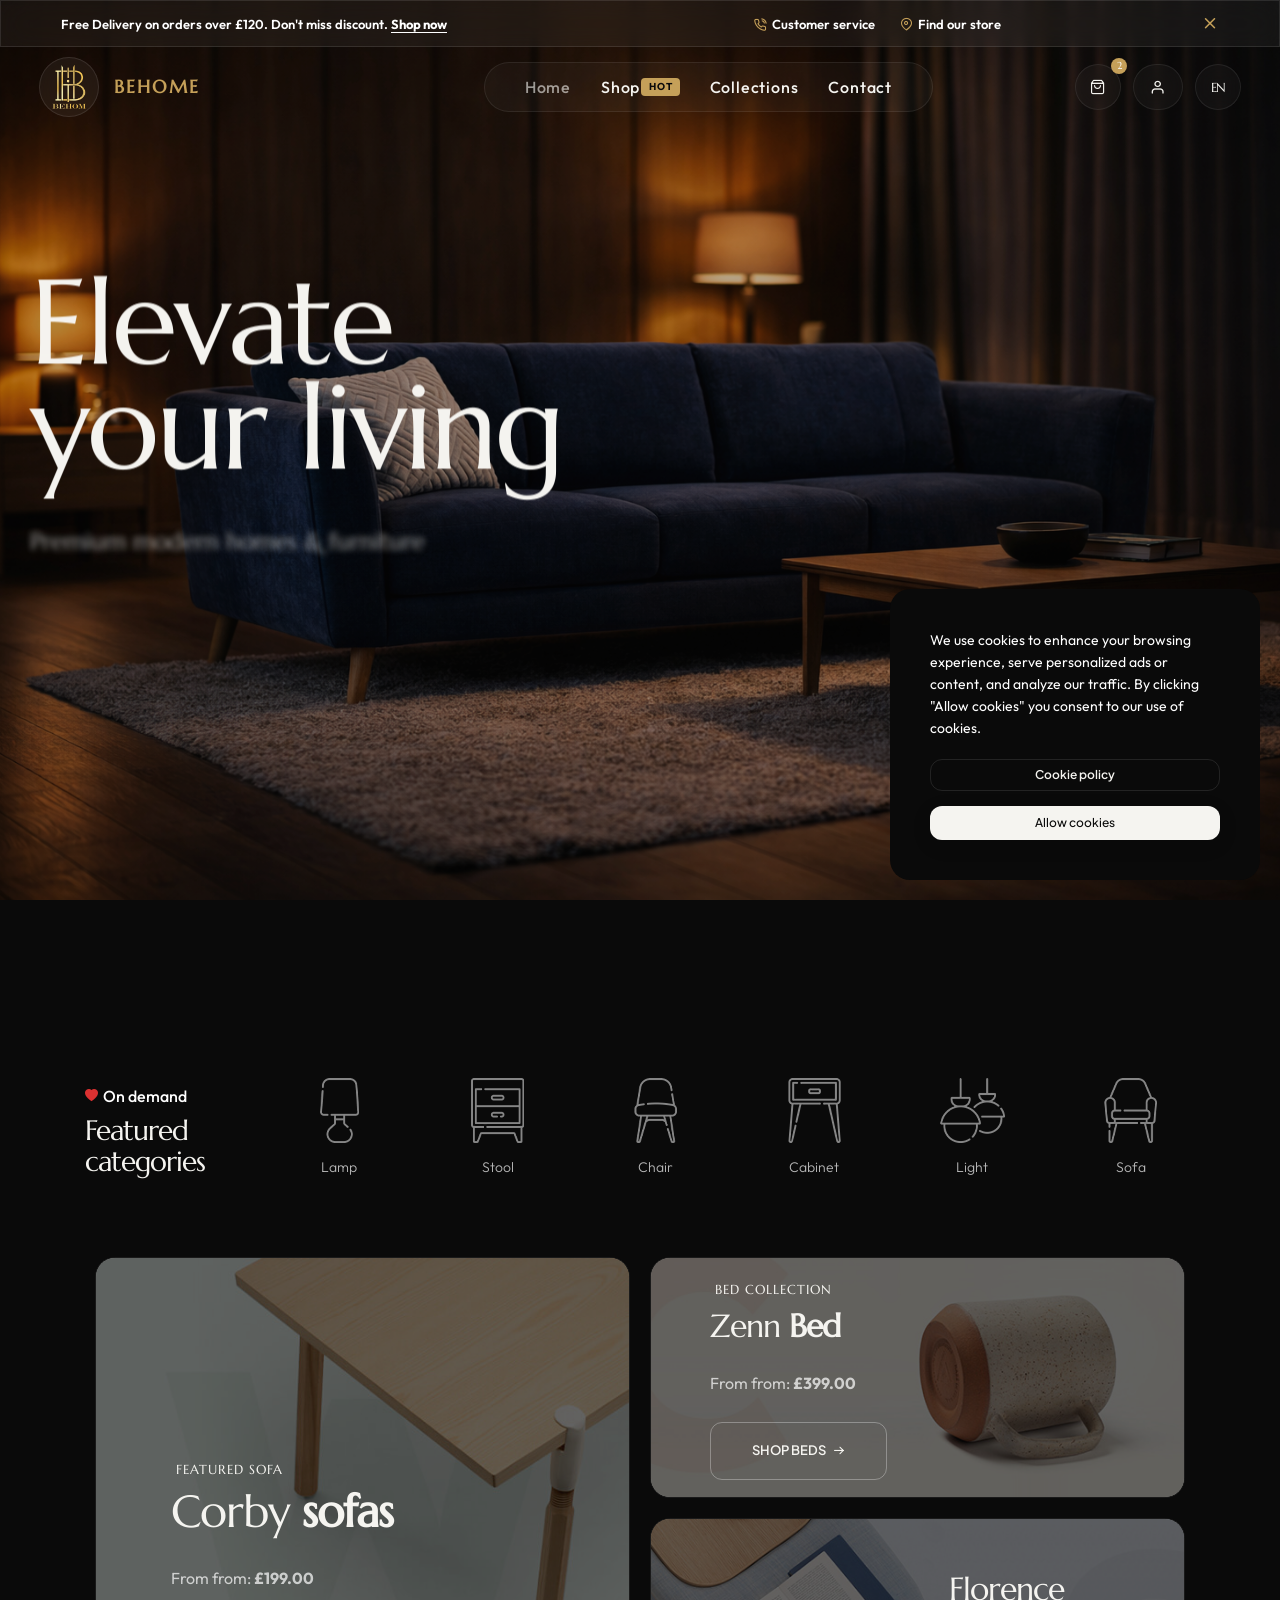
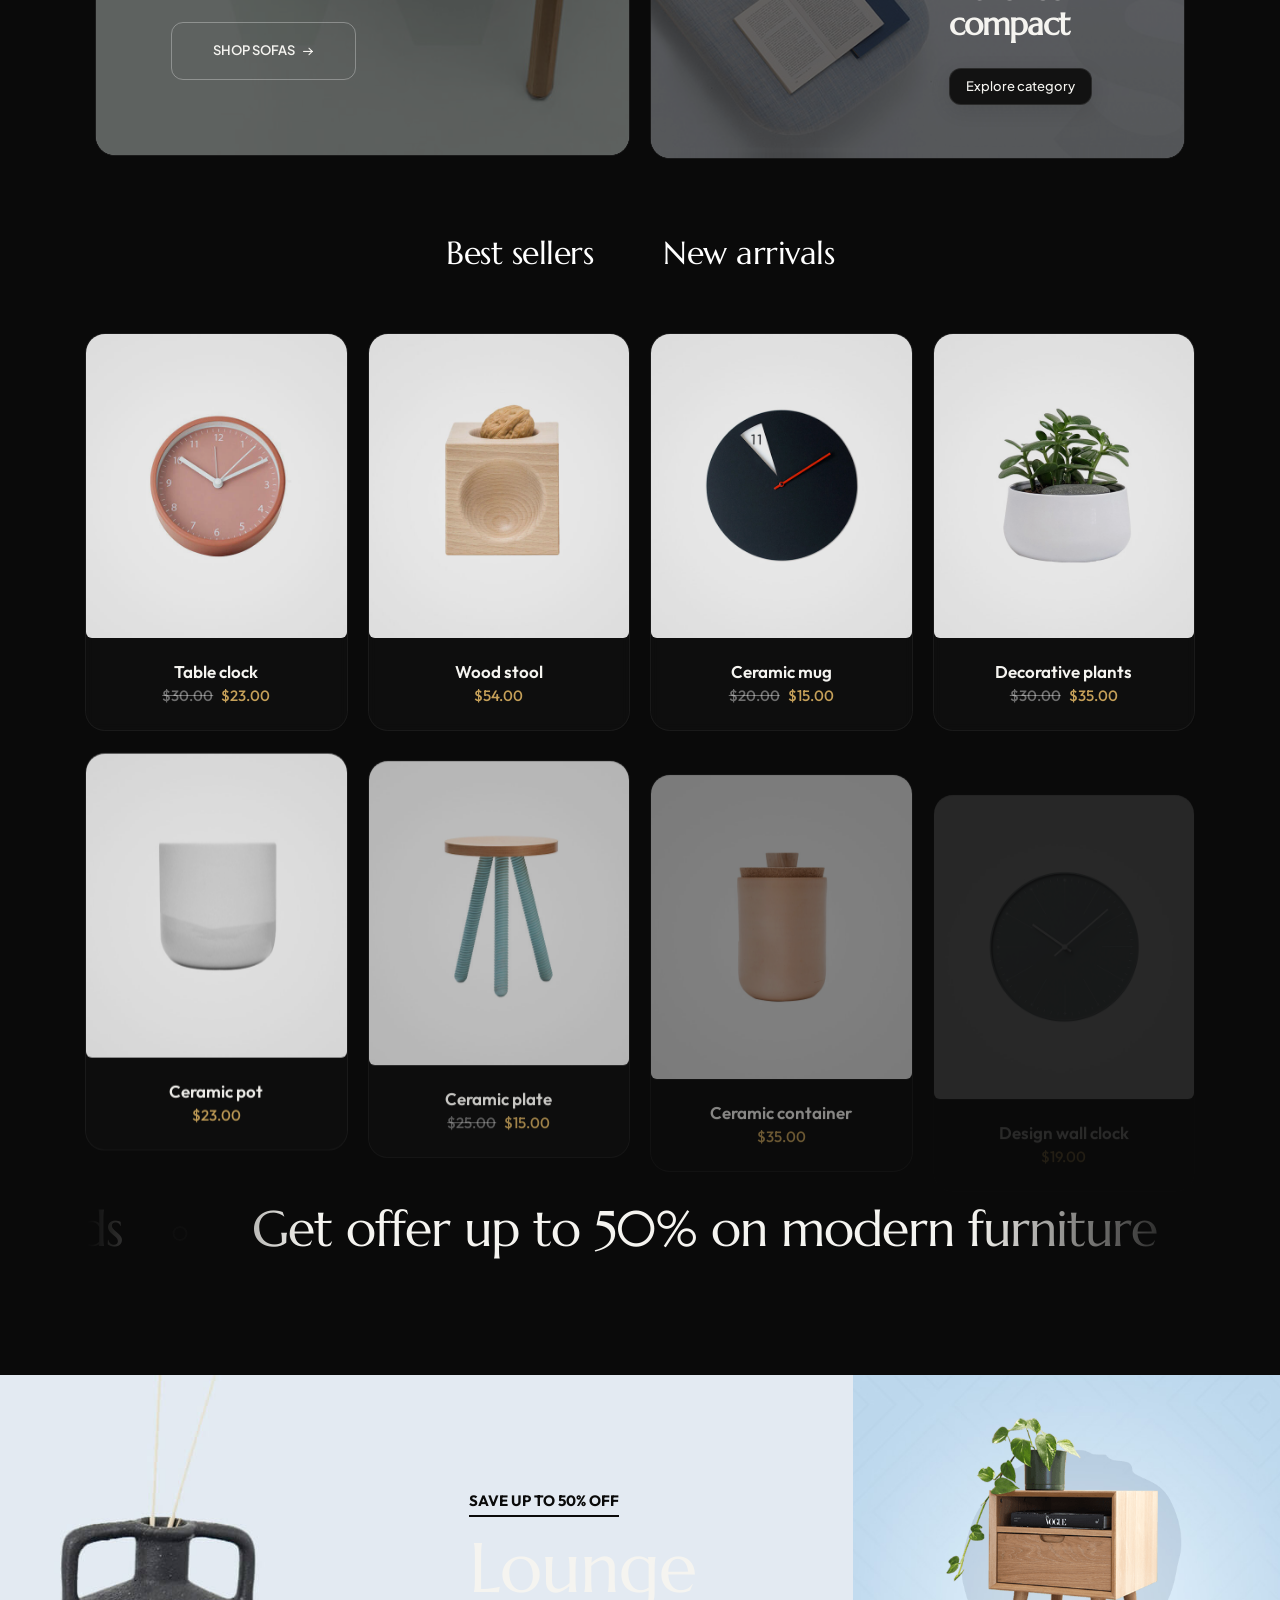
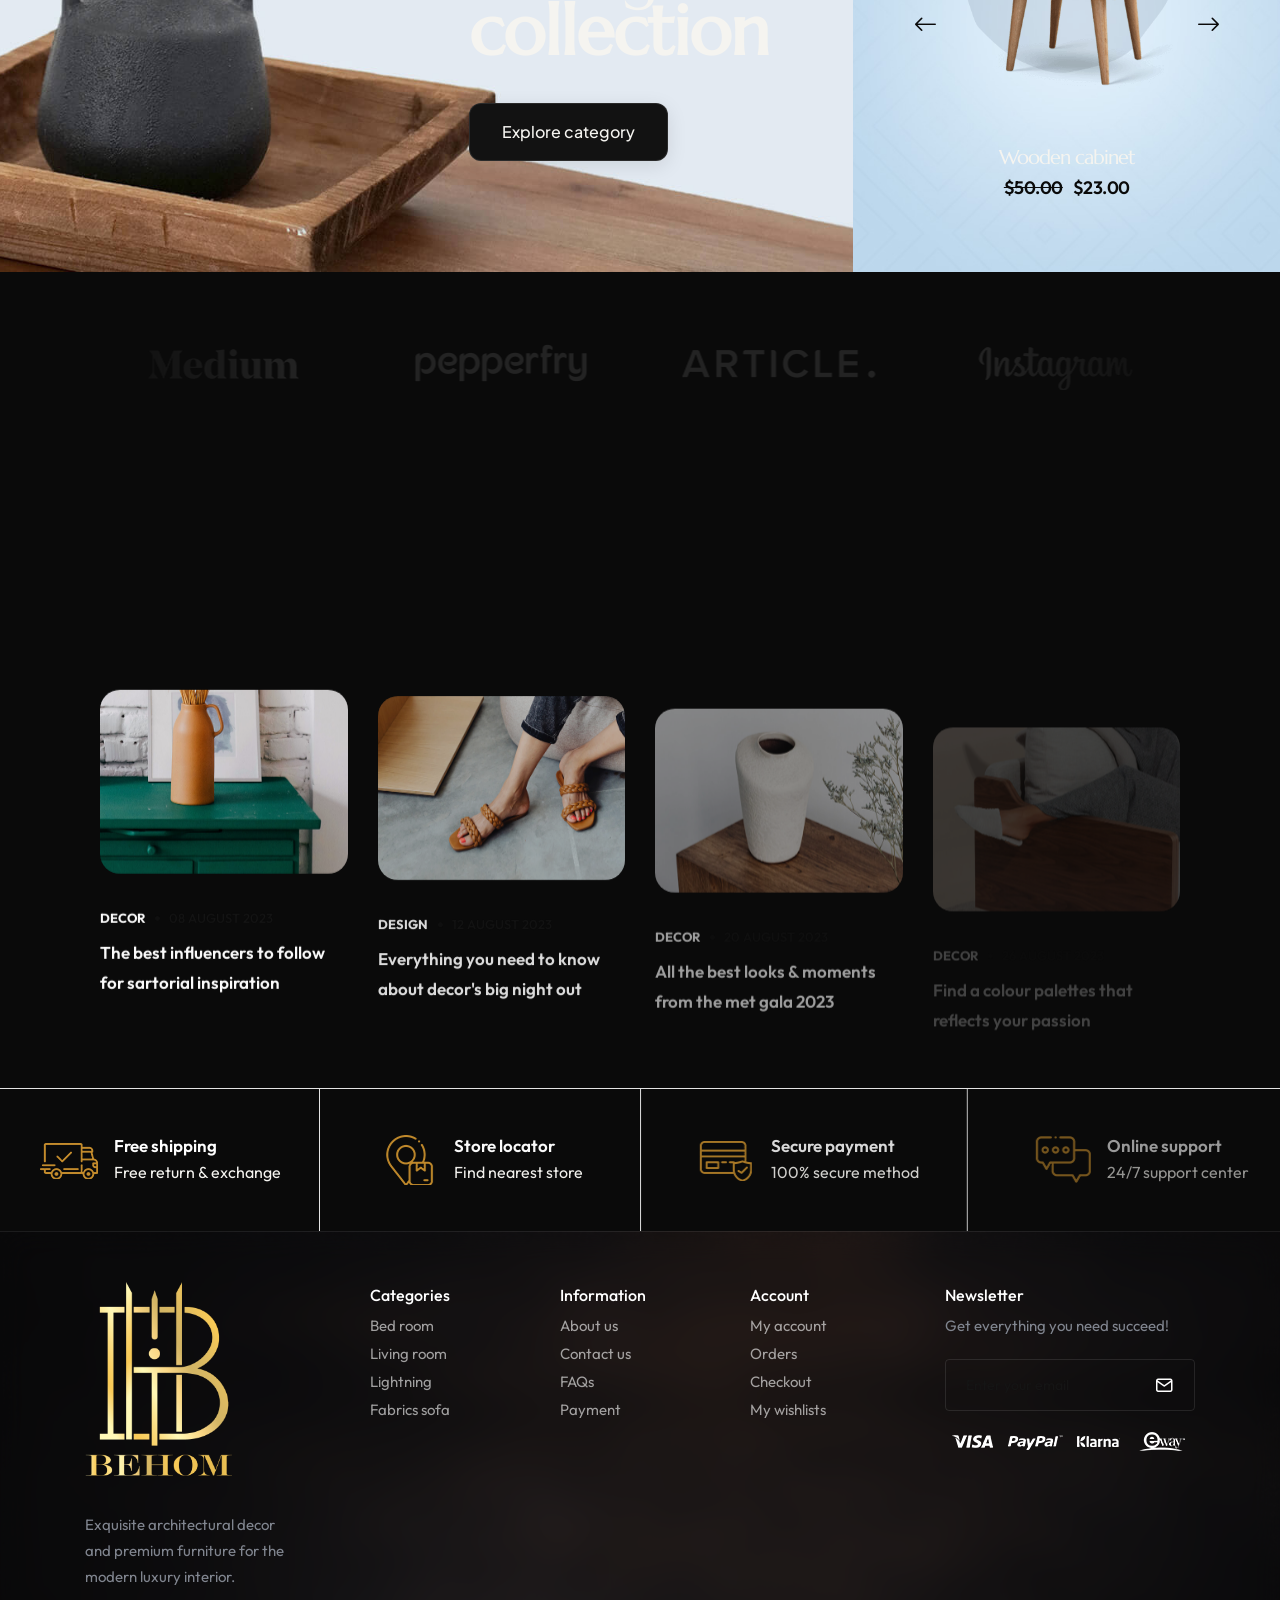
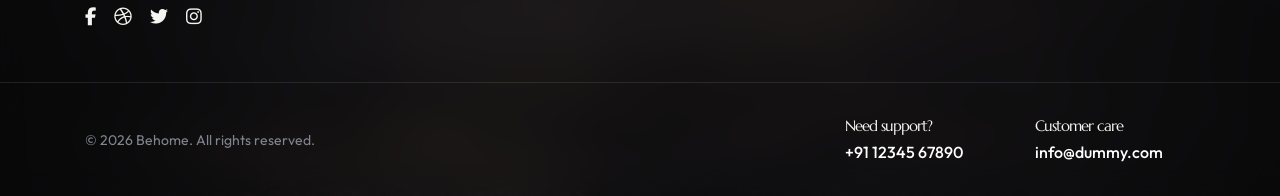
==== commit fe304fd5: "update" ====
--- a/index.html
+++ b/index.html
@@ -91,7 +91,7 @@
         <nav class="navbar navbar-expand-lg header-light bg-transparent disable-fixed px-lg-0 py-lg-0">
             <div class="container-fluid px-4 d-flex align-items-center" style="height: 80px;">
                 <div class="row w-100 align-items-center m-0">
-                    <div class="col-5 col-xl-3 col-lg-2 order-1 d-flex align-items-center">
+                    <div class="col-6 col-xl-3 col-lg-2 order-1 d-flex align-items-center">
                         <a class="glass-logo-wrapper" href="index.html">
                             <div class="glass-logo-box">
                                 <img alt="Behome Logo" src="images/new/logo/Behome%20Final%20.png" />
@@ -361,7 +361,7 @@
                     </div>
                     <!-- Right Side Icons -->
                     <div
-                        class="col-7 col-xl-3 col-lg-2 order-2 order-lg-3 ms-auto d-flex justify-content-end align-items-center">
+                        class="col-6 col-xl-3 col-lg-2 order-2 order-lg-3 ms-auto d-flex justify-content-end align-items-center">
                         <div class="d-flex align-items-center" style="gap: 12px;">
                             <!-- Cart Button -->
                             <div class="position-relative">
--- a/demos/decor-store/decor-store.css
+++ b/demos/decor-store/decor-store.css
@@ -286,6 +286,7 @@
     align-items: center;
     gap: 15px;
     text-decoration: none;
+    flex-wrap: nowrap;
 }
 
 .glass-logo-box {
@@ -301,6 +302,7 @@
     backdrop-filter: blur(15px);
     -webkit-backdrop-filter: blur(15px);
     overflow: hidden;
+    flex-shrink: 0;
 }
 
 .glass-logo-box img {
@@ -317,6 +319,8 @@
     letter-spacing: 2px;
     text-align: left;
     text-transform: uppercase;
+    white-space: nowrap;
+    flex-shrink: 0;
 }
 
 .logo-sub {
@@ -1637,4 +1641,43 @@
     -webkit-backdrop-filter: blur(15px) !important;
     z-index: -1 !important;
     border-top: 1px solid var(--glass-border) !important;
+}
+
+/* --- Mobile Menu Visibility Overrides --- */
+@media (max-width: 991px) {
+
+    /* Navbar Toggles Visibility on Mobile */
+    .navbar .navbar-nav .dropdown-toggle,
+    .navbar-nav .dropdown-toggle,
+    .nav-item .dropdown-toggle {
+        color: #fff !important;
+        opacity: 0.9;
+    }
+
+    /* Mobile Menu Text Contrast Improvements - broader selectors */
+    .navbar-collapse .text-dark-gray,
+    .navbar-collapse .btn-text.text-dark-gray,
+    .navbar-collapse .sub-title,
+    .dropdown-menu .text-dark-gray,
+    .submenu-content .text-dark-gray,
+    .mega-menu .text-dark-gray {
+        color: #fff !important;
+    }
+
+    /* All links inside mega menus on mobile */
+    .navbar-collapse .mega-menu a,
+    .submenu-content .mega-menu a,
+    .dropdown-menu .mega-menu a {
+        color: rgba(255, 255, 255, 0.75) !important;
+    }
+
+    .navbar-collapse .mega-menu a:hover,
+    .submenu-content .mega-menu a:hover {
+        color: var(--base-color) !important;
+    }
+
+    /* Sub-titles in Shop mega menu */
+    .navbar-collapse .sub-title {
+        color: var(--base-color) !important;
+    }
 }
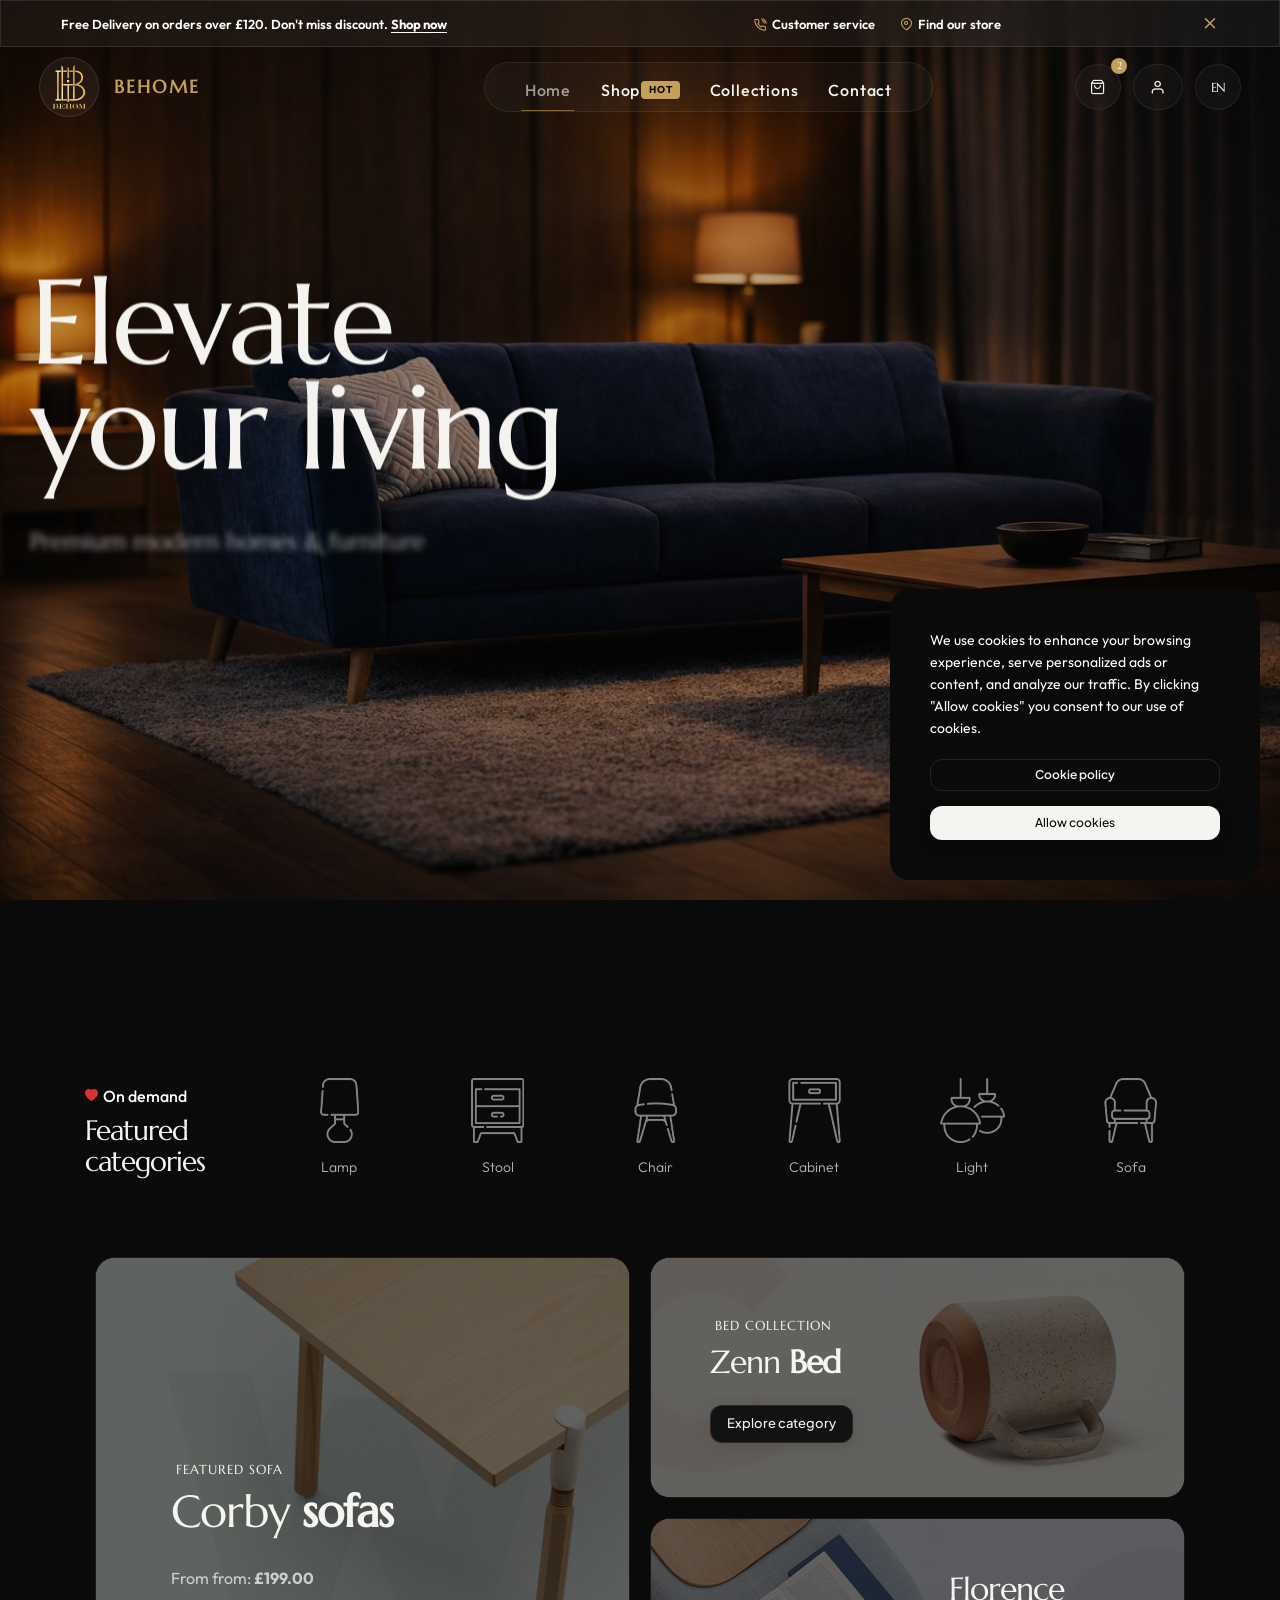
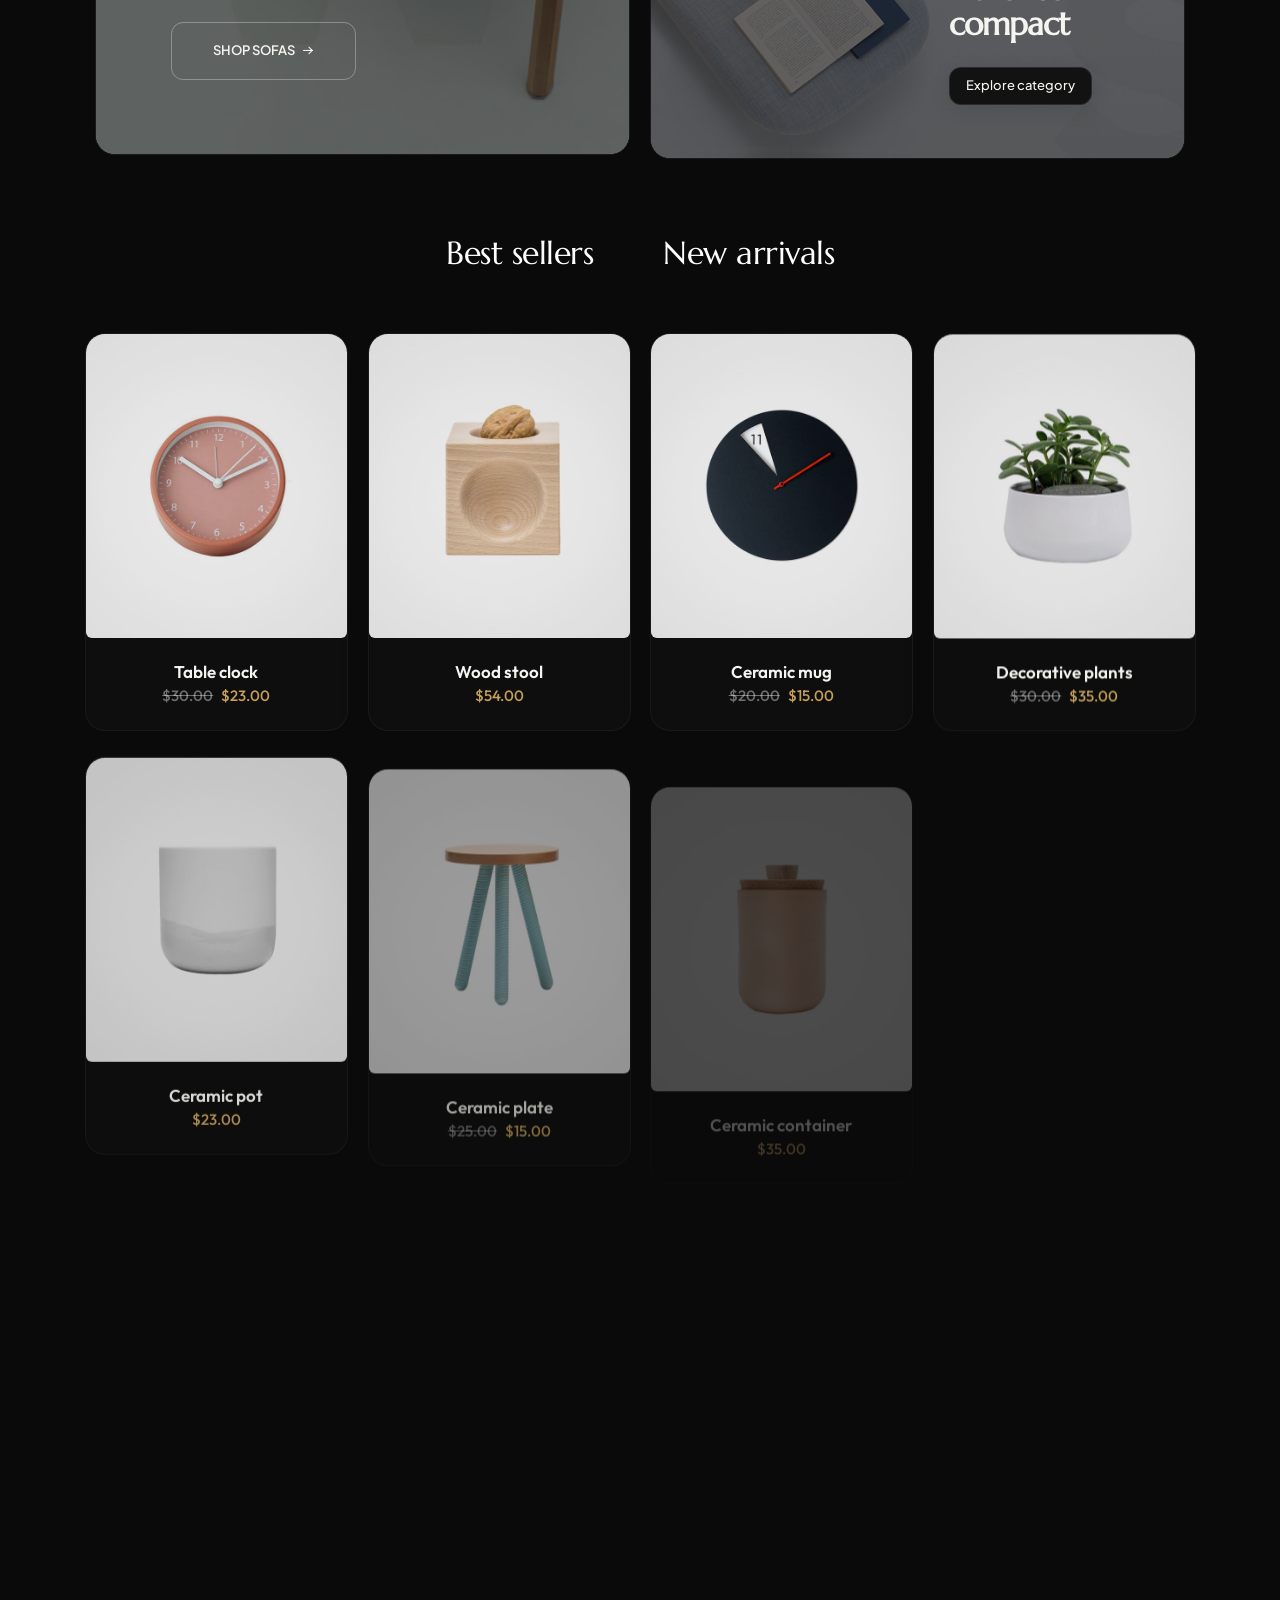
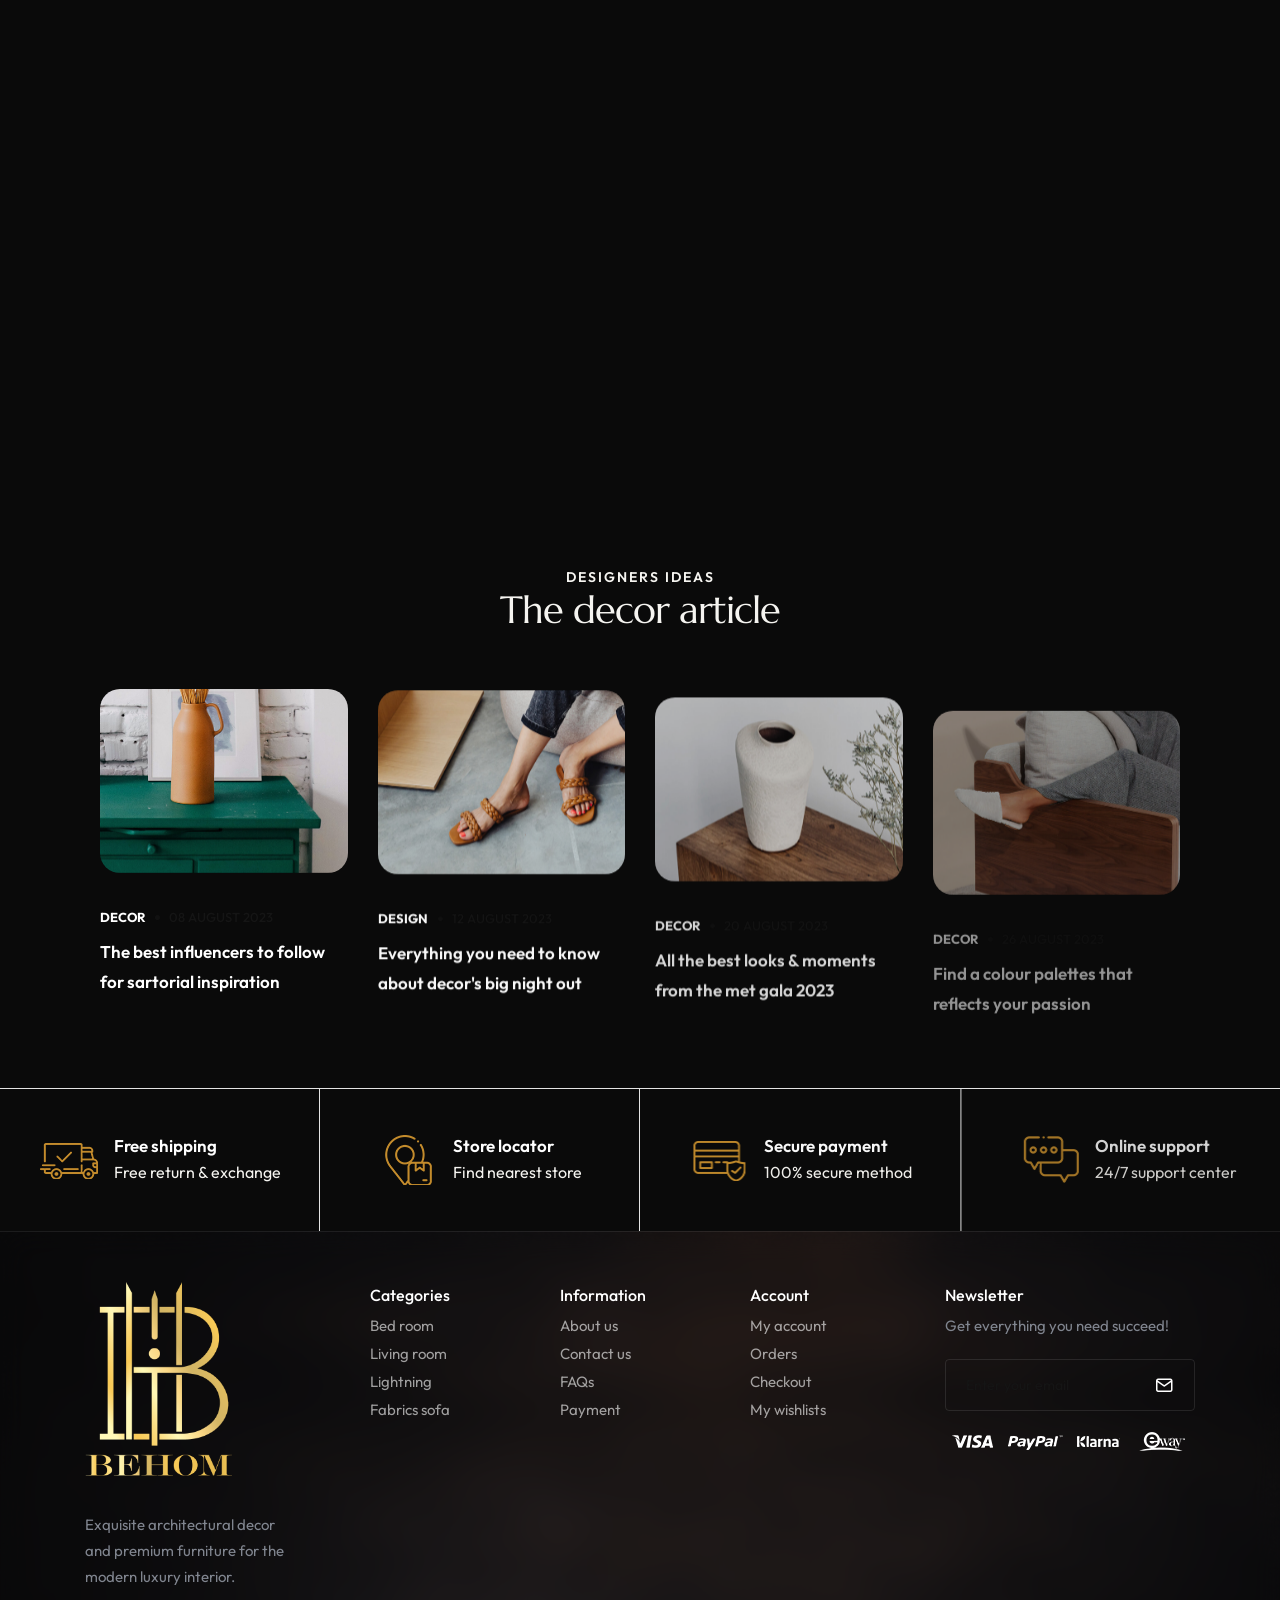
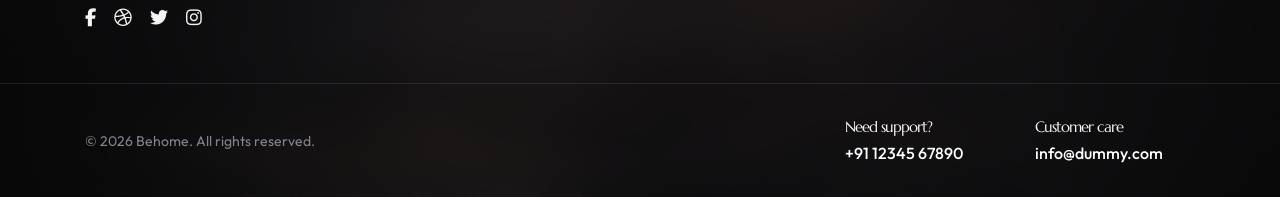
==== commit 7e34e9df: "changed" ====
--- a/index.html
+++ b/index.html
@@ -381,15 +381,13 @@
                                 </a>
                             </div>
                             <!-- Language Icon Box -->
-                            <div
-                                class="position-relative d-flex align-items-center glass-icon-box d-none d-lg-flex">
+                            <div class="position-relative d-flex align-items-center glass-icon-box d-none d-lg-flex">
                                 <a class="alt-font text-white fw-700 fs-13 lh-1" href="#">
                                     EN
                                 </a>
                             </div>
                             <!-- Mobile Menu Toggler -->
-                            <div
-                                class="glass-icon-box d-flex align-items-center justify-content-center d-lg-none">
+                            <div class="glass-icon-box d-flex align-items-center justify-content-center d-lg-none">
                                 <button aria-controls="navbarNav" aria-label="Toggle navigation"
                                     class="navbar-toggler p-0 border-0 bg-transparent" data-bs-target="#navbarNav"
                                     data-bs-toggle="collapse" type="button">
@@ -915,14 +913,13 @@
                                         <h5 class="alt-font text-white ls-minus-1px mb-25px xs-mb-20px">Zenn
                                             <span class="fw-700">Bed</span>
                                         </h5>
-                                        <div class="mb-25px text-white opacity-7">From from: <span
-                                                class="fw-700">£399.00</span></div>
-                                        <a class="btn btn-switch-text btn-transparent-white-light btn-small border-1 btn-round-edge pt-10px pb-10px ps-25px pe-25px"
+                                        <!-- <div class="mb-25px text-white opacity-7">From from: <span
+                                                class="fw-700">£399.00</span></div> -->
+                                        <a class="btn btn-dark-gray btn-small btn-switch-text btn-round-edge btn-box-shadow"
                                             href="demo-decor-store-shop.html">
                                             <span>
-                                                <span class="btn-double-text text-uppercase" data-text="SHOP BEDS">SHOP
-                                                    BEDS</span>
-                                                <i class="feather icon-feather-arrow-right"></i>
+                                                <span class="btn-double-text" data-text="Explore category">Explore
+                                                    category</span>
                                             </span>
                                         </a>
                                     </div>
@@ -2230,6 +2227,129 @@
             });
         });
     </script>
+
+    <!-- Behome Premium Animation System -->
+    <script>
+        (function () {
+            'use strict';
+
+            // --- Intersection Observer for scroll-triggered animations ---
+            var animObserver = new IntersectionObserver(function (entries) {
+                entries.forEach(function (entry) {
+                    if (entry.isIntersecting) {
+                        entry.target.classList.add('animated');
+                        animObserver.unobserve(entry.target); // Only animate once
+                    }
+                });
+            }, { threshold: 0.12, rootMargin: '0px 0px -40px 0px' });
+
+            // Observe all elements with our animation classes
+            function observeAnimations() {
+                document.querySelectorAll('.fade-in-up, .fade-in-left').forEach(function (el) {
+                    animObserver.observe(el);
+                });
+            }
+
+            // Auto-apply fade-in-up to key section elements
+            function applyAnimationClasses() {
+                // Sections - add fade-in-up to direct children
+                var sectionSelectors = [
+                    'section .container > .row',
+                    'section .container-fluid > .row',
+                    '.shop-box',
+                    '.feature-box',
+                    '.categories-style-01',
+                    'footer .footer-title',
+                    'footer .col-lg-3',
+                    'footer .col-lg-2'
+                ];
+
+                sectionSelectors.forEach(function (sel) {
+                    document.querySelectorAll(sel).forEach(function (el, idx) {
+                        if (!el.classList.contains('fade-in-up')) {
+                            el.classList.add('fade-in-up');
+                            el.style.transitionDelay = (idx * 0.07) + 's';
+                        }
+                    });
+                });
+
+                // Product cards get stagger
+                var grids = document.querySelectorAll('.row.row-cols-1.row-cols-lg-4, .row.row-cols-1.row-cols-md-3');
+                grids.forEach(function (grid) {
+                    grid.classList.add('stagger-children');
+                });
+            }
+
+            // Navbar link active state based on path
+            function highlightActivePage() {
+                var path = window.location.pathname.split('/').pop() || 'index.html';
+                document.querySelectorAll('.navbar-nav .nav-link').forEach(function (link) {
+                    var href = link.getAttribute('href');
+                    if (href && href === path) {
+                        link.parentElement.classList.add('active');
+                    }
+                });
+            }
+
+            // Smooth header background on scroll
+            function handleNavbarScroll() {
+                var navbar = document.querySelector('header nav.navbar');
+                if (!navbar) return;
+                window.addEventListener('scroll', function () {
+                    if (window.scrollY > 60) {
+                        navbar.style.background = 'rgba(10,10,10,0.92)';
+                        navbar.style.boxShadow = '0 2px 30px rgba(0,0,0,0.4)';
+                        navbar.style.transition = 'background 0.4s ease, box-shadow 0.4s ease';
+                    } else {
+                        navbar.style.background = '';
+                        navbar.style.boxShadow = '';
+                    }
+                }, { passive: true });
+            }
+
+            // Button press ripple effect
+            function addRippleEffect() {
+                document.addEventListener('click', function (e) {
+                    var btn = e.target.closest('.btn');
+                    if (!btn) return;
+                    var ripple = document.createElement('span');
+                    var rect = btn.getBoundingClientRect();
+                    var size = Math.max(rect.width, rect.height);
+                    ripple.style.cssText = [
+                        'position:absolute',
+                        'border-radius:50%',
+                        'transform:scale(0)',
+                        'animation:rippleEffect 0.5s ease-out forwards',
+                        'background:rgba(197,160,89,0.25)',
+                        'pointer-events:none',
+                        'width:' + size + 'px',
+                        'height:' + size + 'px',
+                        'top:' + (e.clientY - rect.top - size / 2) + 'px',
+                        'left:' + (e.clientX - rect.left - size / 2) + 'px'
+                    ].join(';');
+                    btn.appendChild(ripple);
+                    setTimeout(function () { ripple.remove(); }, 600);
+                });
+
+                // Inject ripple keyframe if not already present
+                if (!document.getElementById('behome-ripple-style')) {
+                    var style = document.createElement('style');
+                    style.id = 'behome-ripple-style';
+                    style.textContent = '@keyframes rippleEffect{to{transform:scale(2.5);opacity:0;}}';
+                    document.head.appendChild(style);
+                }
+            }
+
+            // Init on DOM ready
+            document.addEventListener('DOMContentLoaded', function () {
+                applyAnimationClasses();
+                observeAnimations();
+                highlightActivePage();
+                handleNavbarScroll();
+                addRippleEffect();
+            });
+        })();
+    </script>
 </body>
 
 
--- a/demos/decor-store/decor-store.css
+++ b/demos/decor-store/decor-store.css
@@ -1680,4 +1680,394 @@
     .navbar-collapse .sub-title {
         color: var(--base-color) !important;
     }
+}
+
+/* =============================================
+   PREMIUM DESKTOP ANIMATIONS & MICRO-INTERACTIONS
+   ============================================= */
+
+/* ---- 1. KEYFRAME DEFINITIONS ---- */
+
+@keyframes behomeFadeUp {
+    from {
+        opacity: 0;
+        transform: translateY(40px);
+    }
+
+    to {
+        opacity: 1;
+        transform: translateY(0);
+    }
+}
+
+@keyframes behomeFadeIn {
+    from {
+        opacity: 0;
+    }
+
+    to {
+        opacity: 1;
+    }
+}
+
+@keyframes behomeSlideRight {
+    from {
+        opacity: 0;
+        transform: translateX(-30px);
+    }
+
+    to {
+        opacity: 1;
+        transform: translateX(0);
+    }
+}
+
+@keyframes behomeSlideDown {
+    from {
+        opacity: 0;
+        transform: translateY(-15px);
+    }
+
+    to {
+        opacity: 1;
+        transform: translateY(0);
+    }
+}
+
+@keyframes behomeGoldPulse {
+
+    0%,
+    100% {
+        box-shadow: 0 0 0 0 rgba(197, 160, 89, 0);
+    }
+
+    50% {
+        box-shadow: 0 0 20px 5px rgba(197, 160, 89, 0.15);
+    }
+}
+
+@keyframes behomeSpin {
+    from {
+        transform: rotate(0deg);
+    }
+
+    to {
+        transform: rotate(360deg);
+    }
+}
+
+@keyframes behomeUnderline {
+    from {
+        width: 0;
+    }
+
+    to {
+        width: 100%;
+    }
+}
+
+@keyframes shimmer {
+    0% {
+        background-position: -500px 0;
+    }
+
+    100% {
+        background-position: 500px 0;
+    }
+}
+
+/* ---- 2. SCROLL-TRIGGERED SECTION ANIMATIONS ---- */
+
+.fade-in-up {
+    opacity: 0;
+    transform: translateY(40px);
+    transition: opacity 0.75s ease, transform 0.75s cubic-bezier(0.22, 1, 0.36, 1);
+}
+
+.fade-in-up.animated {
+    opacity: 1;
+    transform: translateY(0);
+}
+
+.fade-in-left {
+    opacity: 0;
+    transform: translateX(-30px);
+    transition: opacity 0.75s ease, transform 0.75s cubic-bezier(0.22, 1, 0.36, 1);
+}
+
+.fade-in-left.animated {
+    opacity: 1;
+    transform: translateX(0);
+}
+
+/* Stagger children on animate */
+.stagger-children>*:nth-child(1) {
+    transition-delay: 0s;
+}
+
+.stagger-children>*:nth-child(2) {
+    transition-delay: 0.1s;
+}
+
+.stagger-children>*:nth-child(3) {
+    transition-delay: 0.2s;
+}
+
+.stagger-children>*:nth-child(4) {
+    transition-delay: 0.3s;
+}
+
+.stagger-children>*:nth-child(5) {
+    transition-delay: 0.4s;
+}
+
+.stagger-children>*:nth-child(6) {
+    transition-delay: 0.5s;
+}
+
+/* ---- 3. ENHANCED NAVBAR LINK HOVER (Desktop only) ---- */
+
+@media (min-width: 992px) {
+    .navbar .navbar-nav .nav-link {
+        position: relative;
+        padding-bottom: 4px !important;
+        transition: color 0.3s ease !important;
+    }
+
+    .navbar .navbar-nav .nav-link::after {
+        content: '';
+        position: absolute;
+        bottom: 0;
+        left: 50%;
+        transform: translateX(-50%);
+        width: 0;
+        height: 1.5px;
+        background: var(--base-color);
+        transition: width 0.3s cubic-bezier(0.22, 1, 0.36, 1);
+        border-radius: 2px;
+    }
+
+    .navbar .navbar-nav .nav-item:hover .nav-link::after,
+    .navbar .navbar-nav .nav-item.active .nav-link::after {
+        width: 70%;
+    }
+
+    /* Glass pill navbar hover lift */
+    .glass-icon-box {
+        transition: transform 0.25s ease, box-shadow 0.25s ease, background 0.25s ease !important;
+    }
+
+    .glass-icon-box:hover {
+        transform: translateY(-2px);
+        box-shadow: 0 8px 20px rgba(0, 0, 0, 0.3), 0 0 0 1px rgba(197, 160, 89, 0.3) !important;
+    }
+}
+
+/* ---- 4. MEGA MENU SLIDE-IN ANIMATION ---- */
+
+@media (min-width: 992px) {
+    .navbar .navbar-nav .dropdown-menu.submenu-content {
+        animation: behomeSlideDown 0.3s cubic-bezier(0.22, 1, 0.36, 1) both;
+    }
+
+    /* Stagger mega menu columns */
+    .mega-menu .row>.col:nth-child(1),
+    .mega-menu .row>div:nth-child(1) {
+        animation: behomeFadeUp 0.4s 0.05s ease both;
+    }
+
+    .mega-menu .row>.col:nth-child(2),
+    .mega-menu .row>div:nth-child(2) {
+        animation: behomeFadeUp 0.4s 0.10s ease both;
+    }
+
+    .mega-menu .row>.col:nth-child(3),
+    .mega-menu .row>div:nth-child(3) {
+        animation: behomeFadeUp 0.4s 0.15s ease both;
+    }
+
+    .mega-menu .row>.col:nth-child(4),
+    .mega-menu .row>div:nth-child(4) {
+        animation: behomeFadeUp 0.4s 0.20s ease both;
+    }
+
+    .mega-menu .row>.col:nth-child(5),
+    .mega-menu .row>div:nth-child(5) {
+        animation: behomeFadeUp 0.4s 0.25s ease both;
+    }
+
+    .mega-menu .row>.col:nth-child(6),
+    .mega-menu .row>div:nth-child(6) {
+        animation: behomeFadeUp 0.4s 0.30s ease both;
+    }
+}
+
+/* ---- 5. PREMIUM SHOP CARD ANIMATIONS ---- */
+
+.shop-box {
+    will-change: transform, box-shadow;
+    transition: transform 0.4s cubic-bezier(0.22, 1, 0.36, 1),
+        box-shadow 0.4s cubic-bezier(0.22, 1, 0.36, 1),
+        border-color 0.3s ease !important;
+}
+
+@media (min-width: 992px) {
+    .shop-box:hover {
+        transform: translateY(-8px) !important;
+        box-shadow: 0 20px 50px rgba(0, 0, 0, 0.4),
+            0 0 0 1px rgba(197, 160, 89, 0.2) !important;
+    }
+
+    /* Product image smooth zoom */
+    .shop-image img {
+        transition: transform 0.7s cubic-bezier(0.22, 1, 0.36, 1) !important;
+    }
+
+    .shop-box:hover .shop-image img {
+        transform: scale(1.08) !important;
+    }
+
+    /* Hover icons animate up from below */
+    .shop-hover {
+        transform: translateY(100%);
+        transition: transform 0.4s cubic-bezier(0.22, 1, 0.36, 1) !important;
+    }
+
+    .shop-box:hover .shop-hover {
+        transform: translateY(0) !important;
+    }
+}
+
+/* ---- 6. BUTTON MICRO-INTERACTIONS ---- */
+
+.btn {
+    transition: transform 0.2s ease, box-shadow 0.2s ease, background 0.3s ease, color 0.3s ease, border-color 0.3s ease !important;
+    position: relative;
+    overflow: hidden;
+}
+
+.btn:active {
+    transform: scale(0.97) !important;
+}
+
+/* Gold shimmer effect on btn primary hover */
+.btn.btn-dark-gray::before,
+.btn.btn-base-color::before {
+    content: '';
+    position: absolute;
+    inset: 0;
+    background: linear-gradient(90deg, transparent 0%, rgba(255, 255, 255, 0.08) 50%, transparent 100%);
+    background-size: 200% 100%;
+    opacity: 0;
+    transition: opacity 0.3s ease;
+}
+
+.btn.btn-dark-gray:hover::before,
+.btn.btn-base-color:hover::before {
+    opacity: 1;
+    animation: shimmer 0.8s linear;
+}
+
+/* ---- 7. SECTION HEADINGS GOLDEN UNDERLINE ---- */
+
+@media (min-width: 992px) {
+    .alt-font.fw-700.section-title {
+        position: relative;
+        display: inline-block;
+    }
+
+    .alt-font.fw-700.section-title::after {
+        content: '';
+        display: block;
+        width: 40px;
+        height: 2px;
+        background: var(--base-color);
+        margin-top: 10px;
+        transition: width 0.4s ease;
+    }
+}
+
+/* ---- 8. FOOTER LINK HOVER SLIDE ---- */
+
+footer.footer-dark ul li a {
+    position: relative;
+    display: inline-block;
+    transition: color 0.3s ease, transform 0.3s ease !important;
+}
+
+footer.footer-dark ul li a:hover {
+    transform: translateX(4px) !important;
+    color: var(--white) !important;
+}
+
+/* ---- 9. CATEGORY / ICON BOX HOVER ---- */
+
+.categories-style-01 {
+    transition: transform 0.3s ease !important;
+}
+
+.categories-style-01:hover {
+    transform: translateY(-5px) !important;
+}
+
+/* ---- 10. FEATURE BOX HOVER ---- */
+
+.feature-box {
+    transition: transform 0.3s ease, box-shadow 0.3s ease !important;
+}
+
+.feature-box:hover {
+    transform: translateY(-4px) !important;
+    box-shadow: 0 10px 30px rgba(0, 0, 0, 0.2) !important;
+}
+
+/* ---- 11. LOGO SUBTLE PULSE ON HOVER ---- */
+
+.glass-logo-wrapper:hover .glass-logo-box {
+    animation: behomeGoldPulse 1s ease infinite;
+    border-color: rgba(197, 160, 89, 0.4) !important;
+}
+
+/* Carousel / Revolution Slider subtle fade-in - no fill-mode to avoid hidden elements */
+
+/* ---- 13. GOLD SCROLLBAR ---- */
+
+::-webkit-scrollbar {
+    width: 6px;
+    height: 6px;
+}
+
+::-webkit-scrollbar-track {
+    background: var(--dark-gray);
+}
+
+::-webkit-scrollbar-thumb {
+    background: rgba(197, 160, 89, 0.4);
+    border-radius: 10px;
+}
+
+::-webkit-scrollbar-thumb:hover {
+    background: rgba(197, 160, 89, 0.7);
+}
+
+/* ---- 14. LINK SELECTION HIGHLIGHT ---- */
+
+::selection {
+    background: rgba(197, 160, 89, 0.3);
+    color: var(--white);
+}
+
+/* ---- 15. SMOOTH TRANSITION GLOBAL RESET ---- */
+
+a,
+button,
+[class*="btn"],
+input,
+select,
+.tab-nav-link,
+.nav-link {
+    transition: color 0.25s ease,
+        background-color 0.25s ease,
+        border-color 0.25s ease,
+        opacity 0.25s ease !important;
 }
